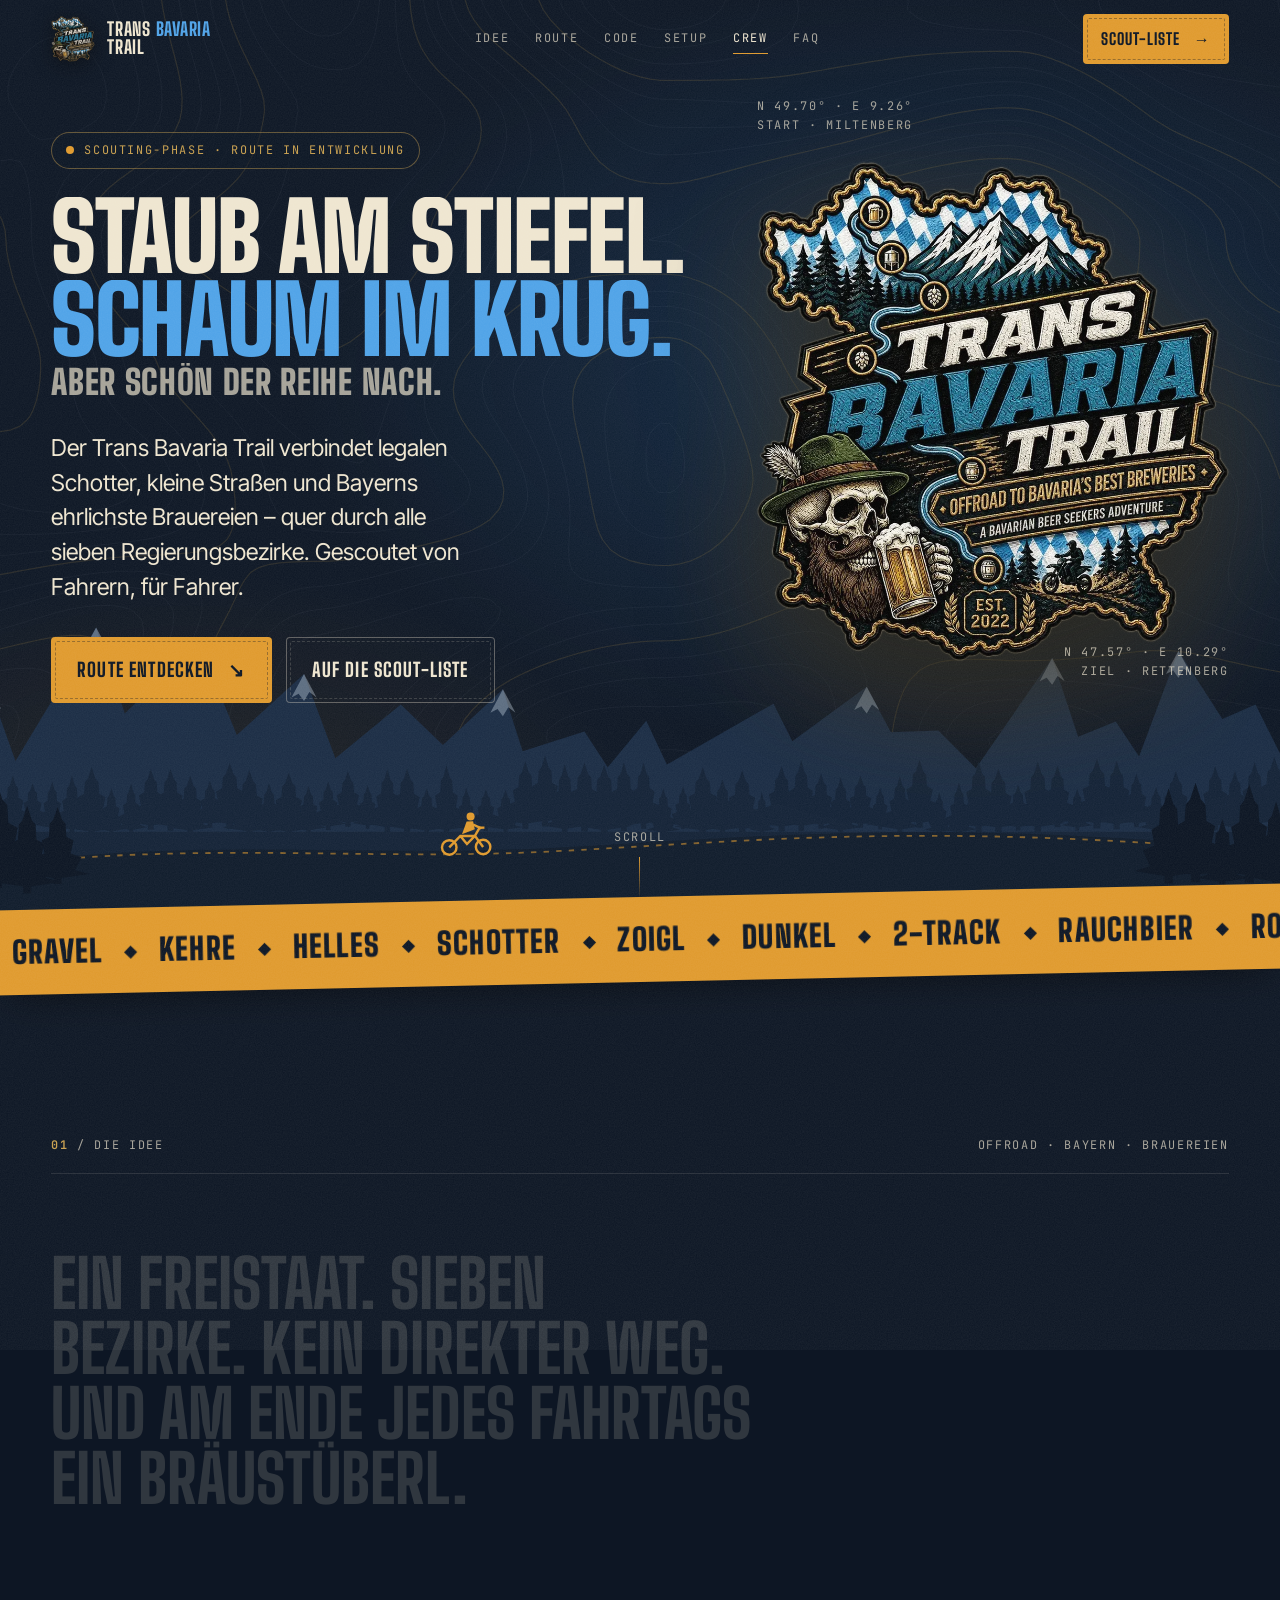
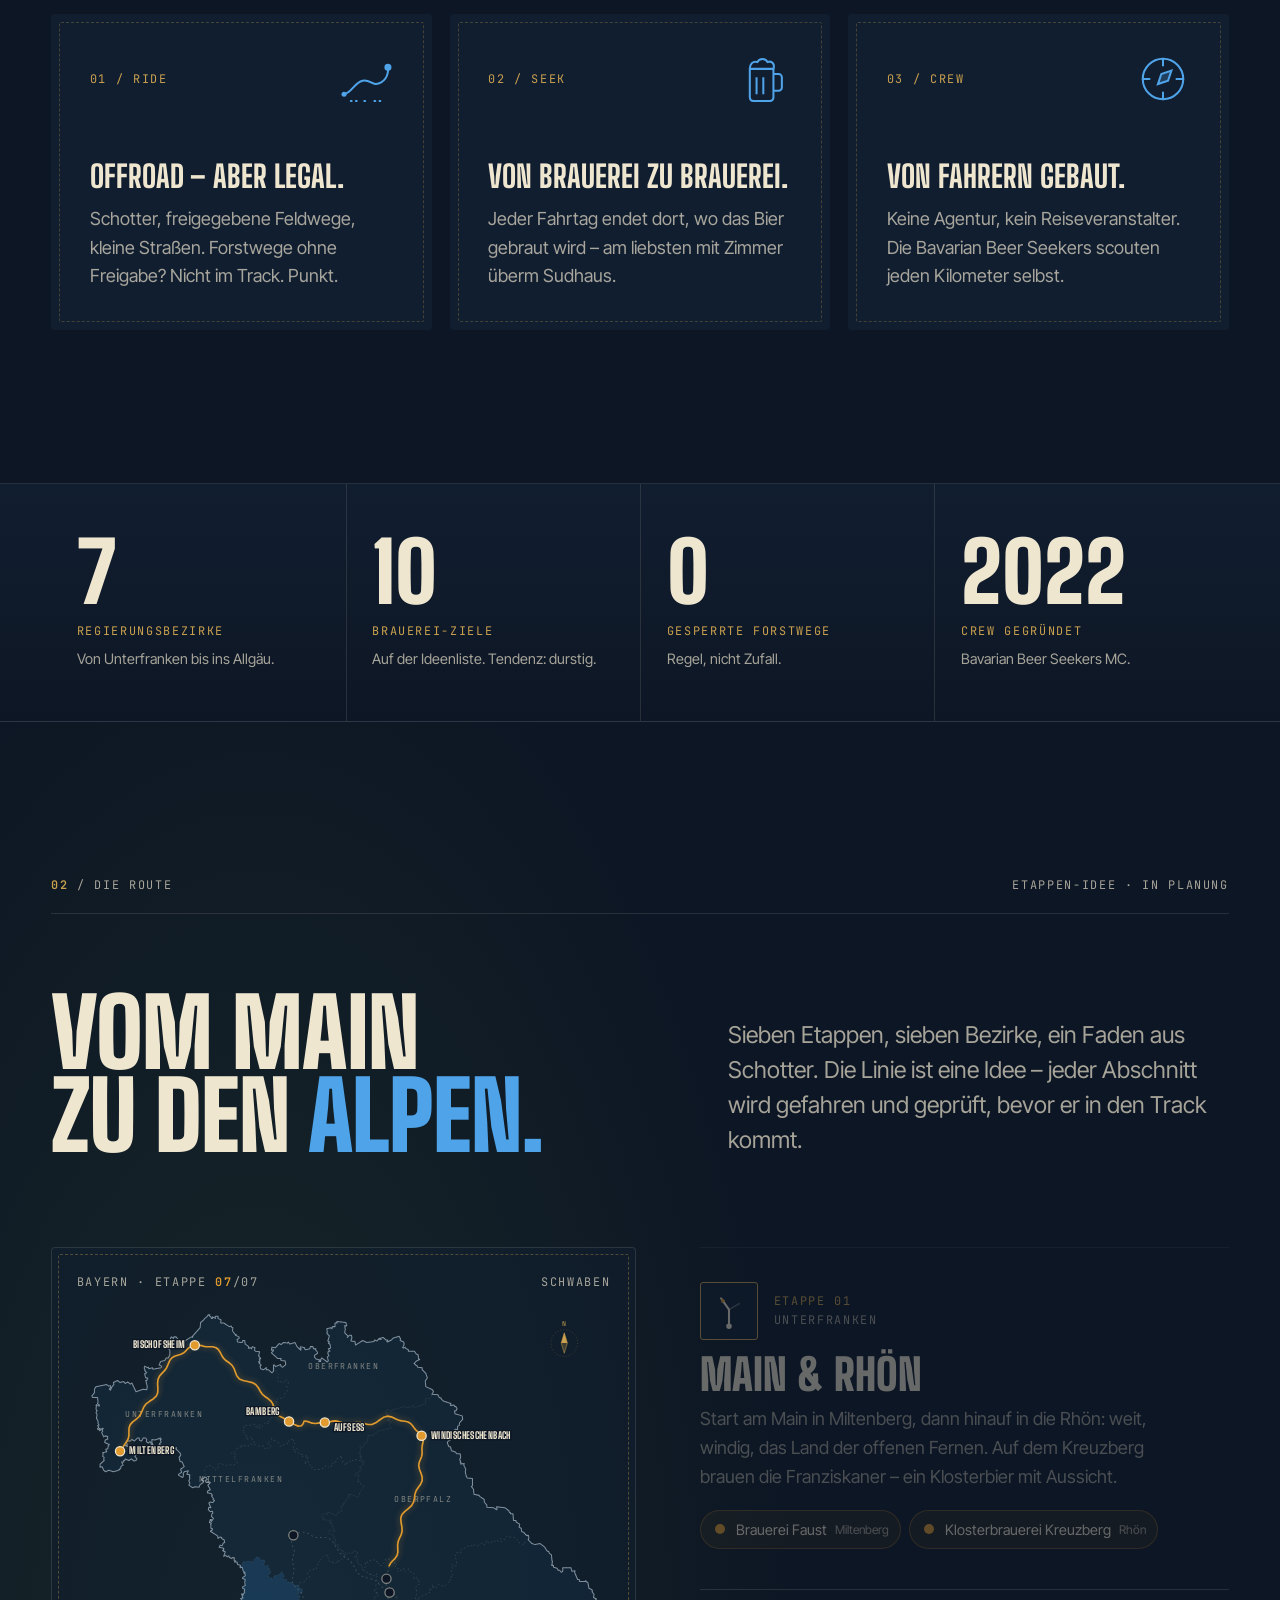
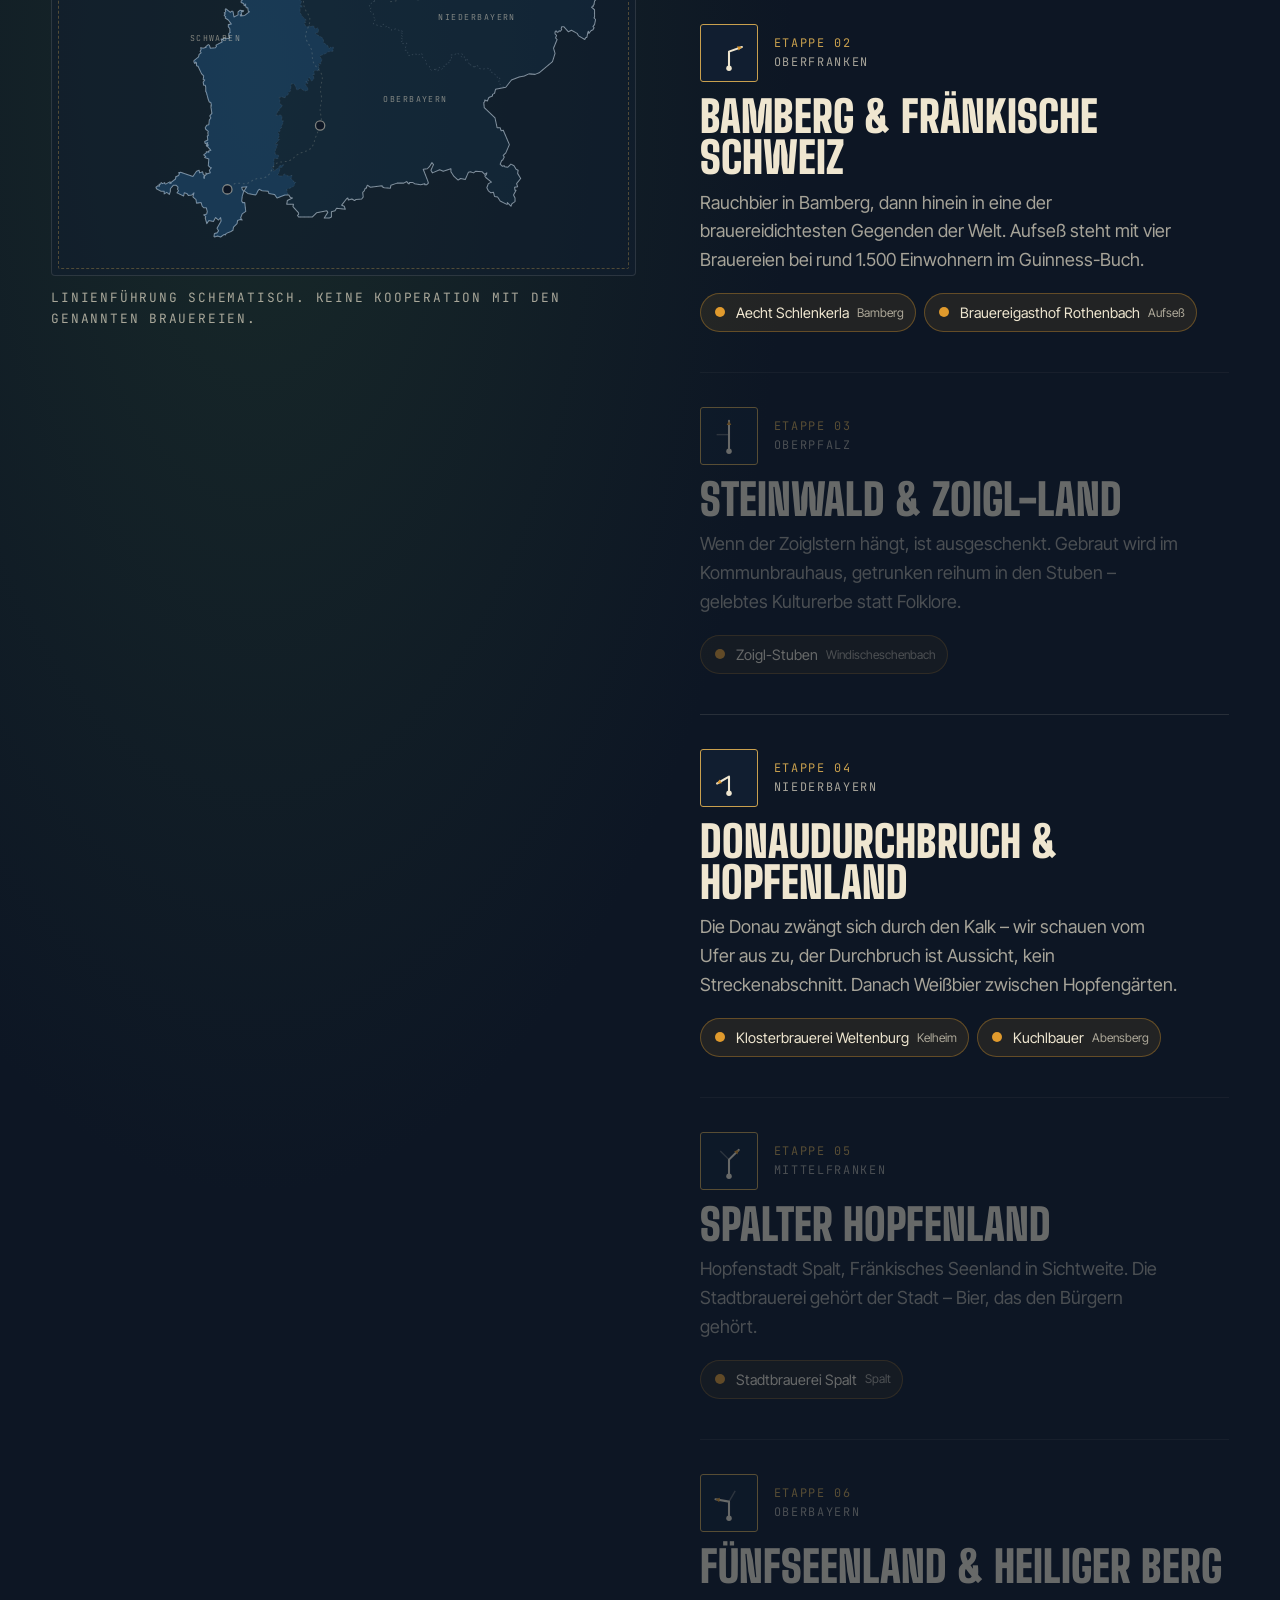
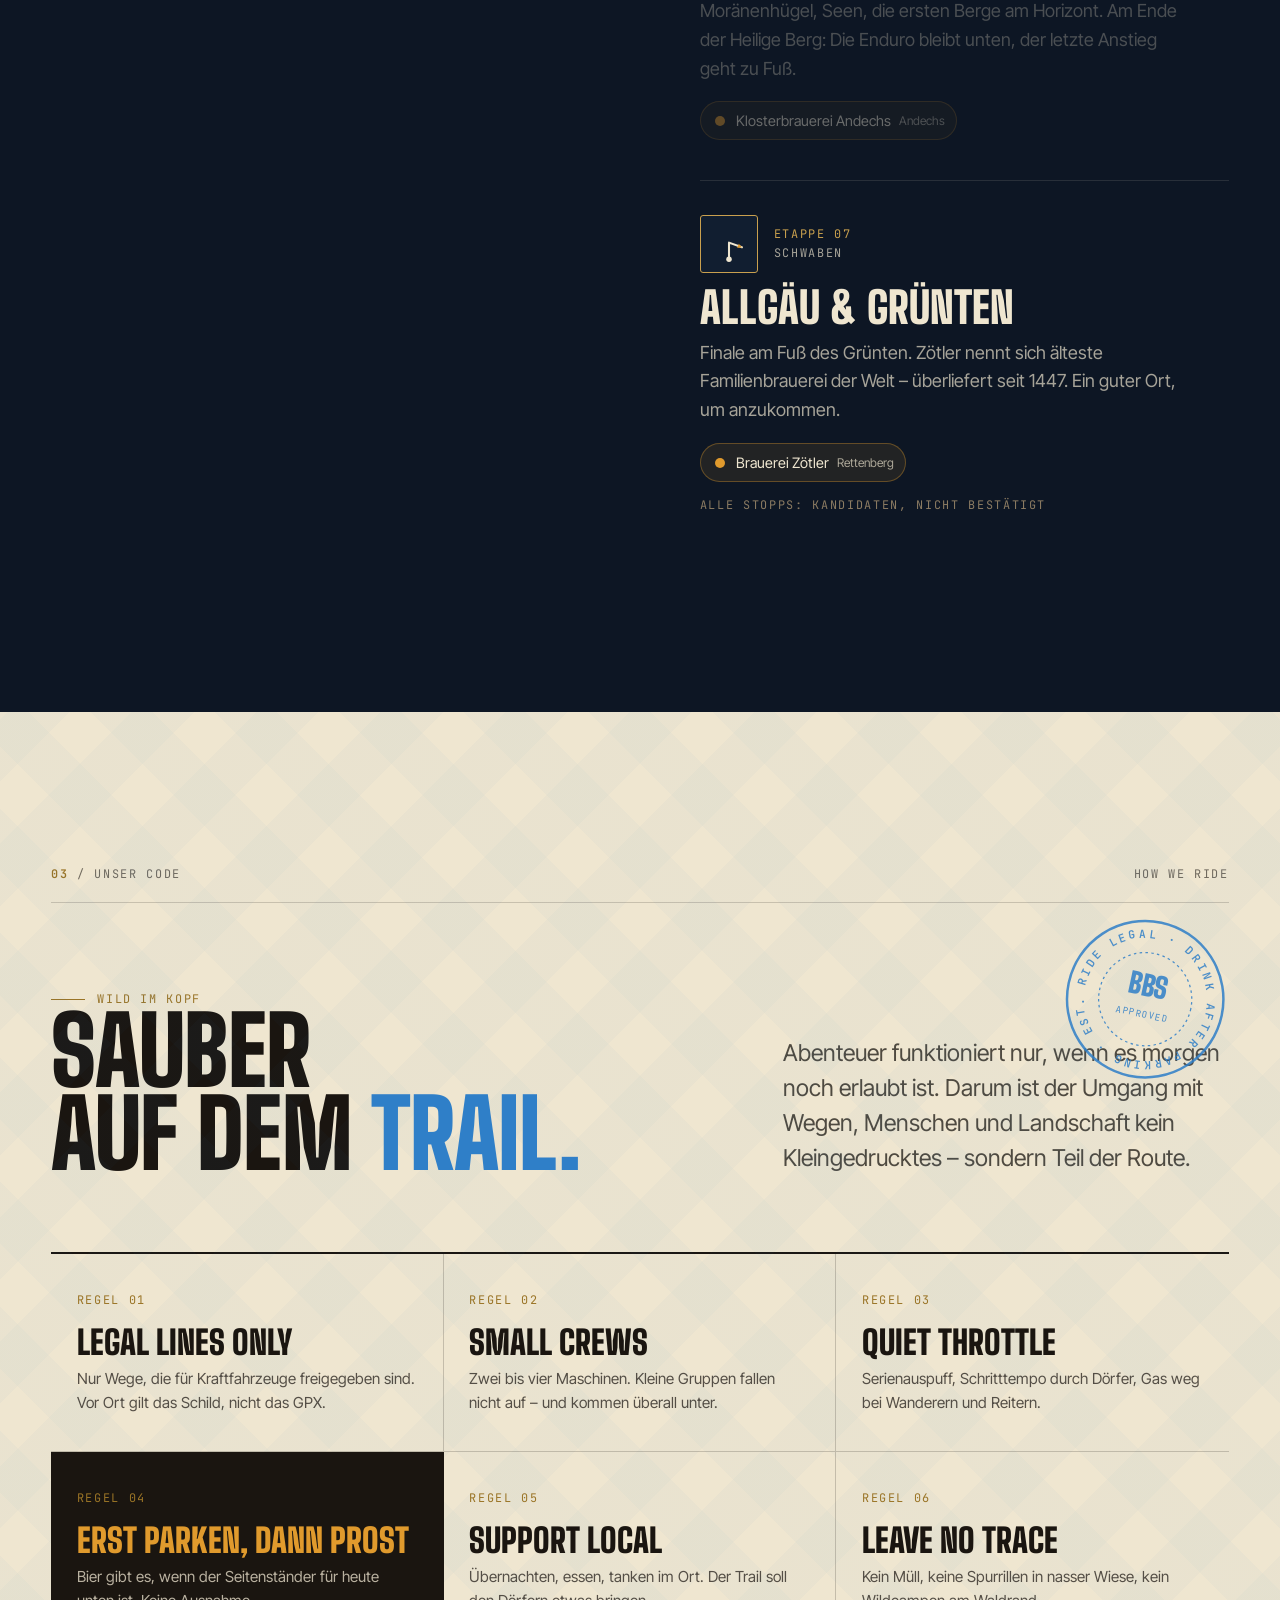
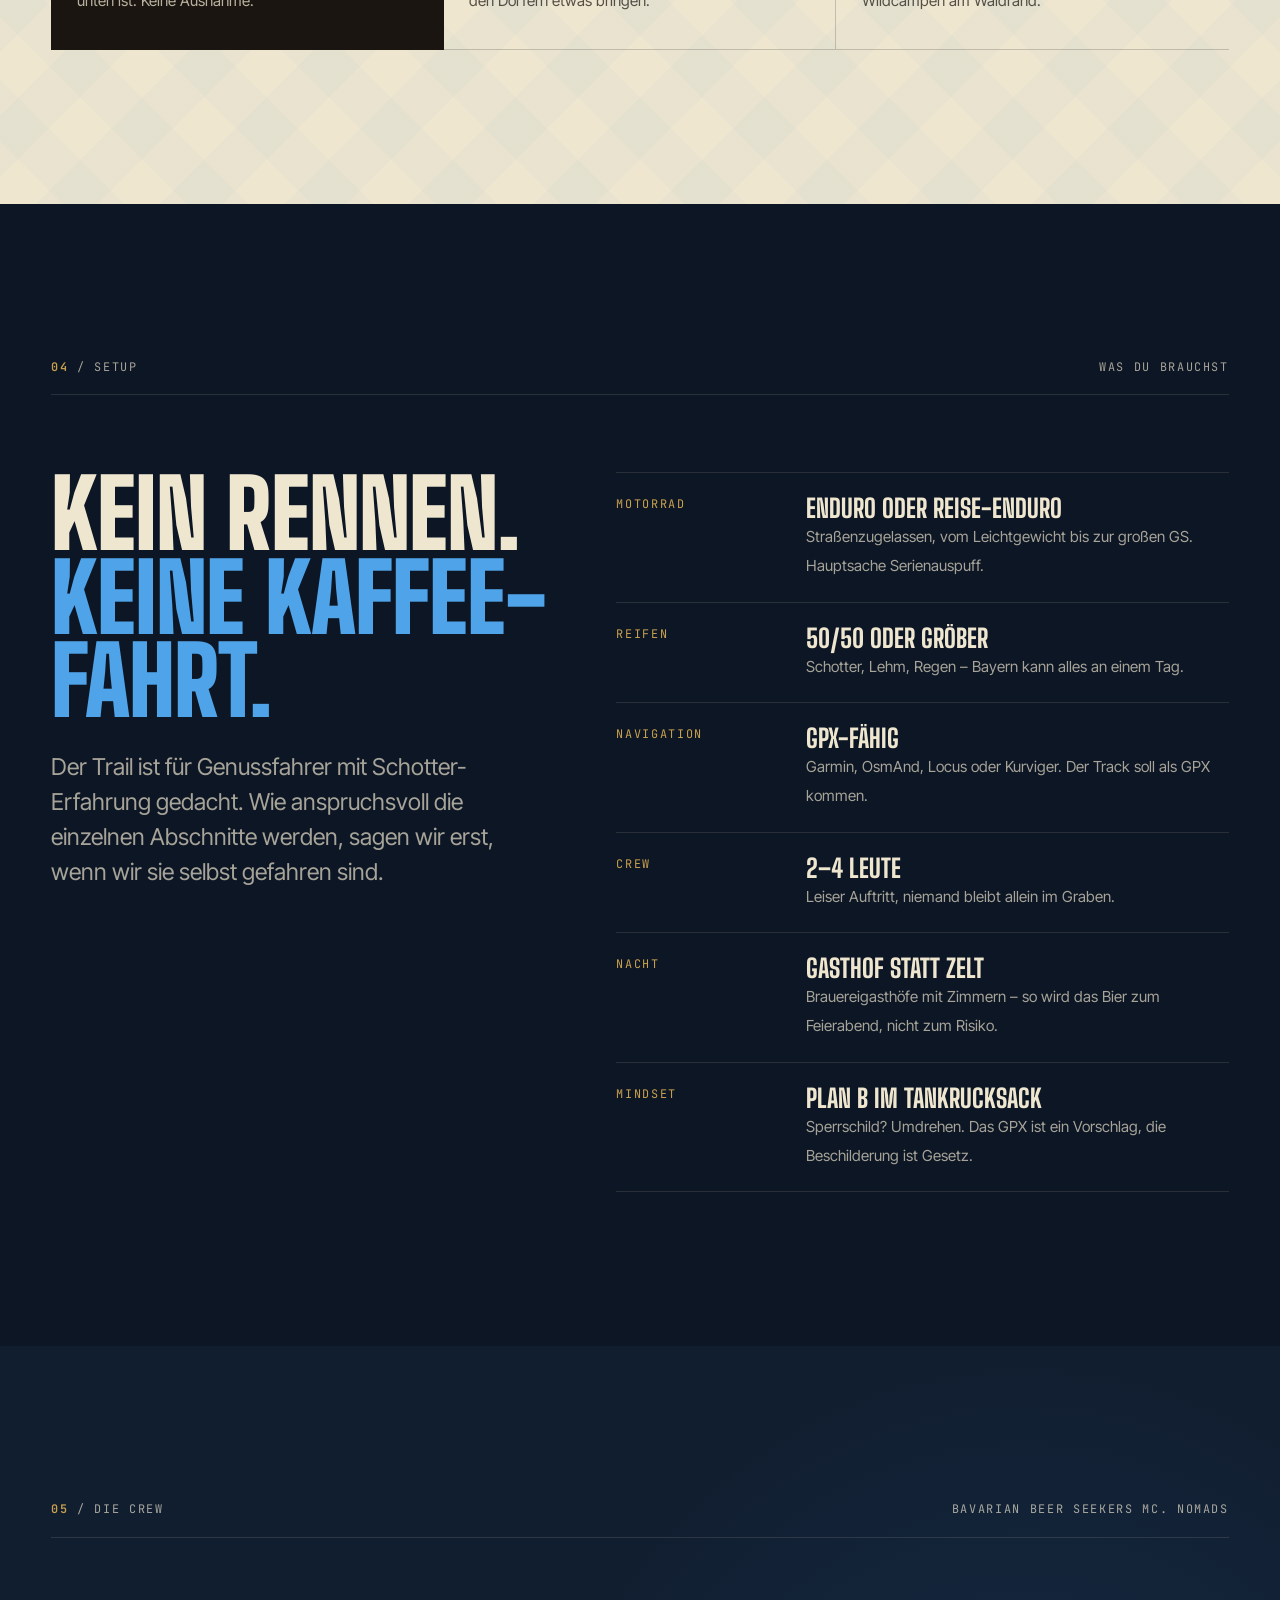
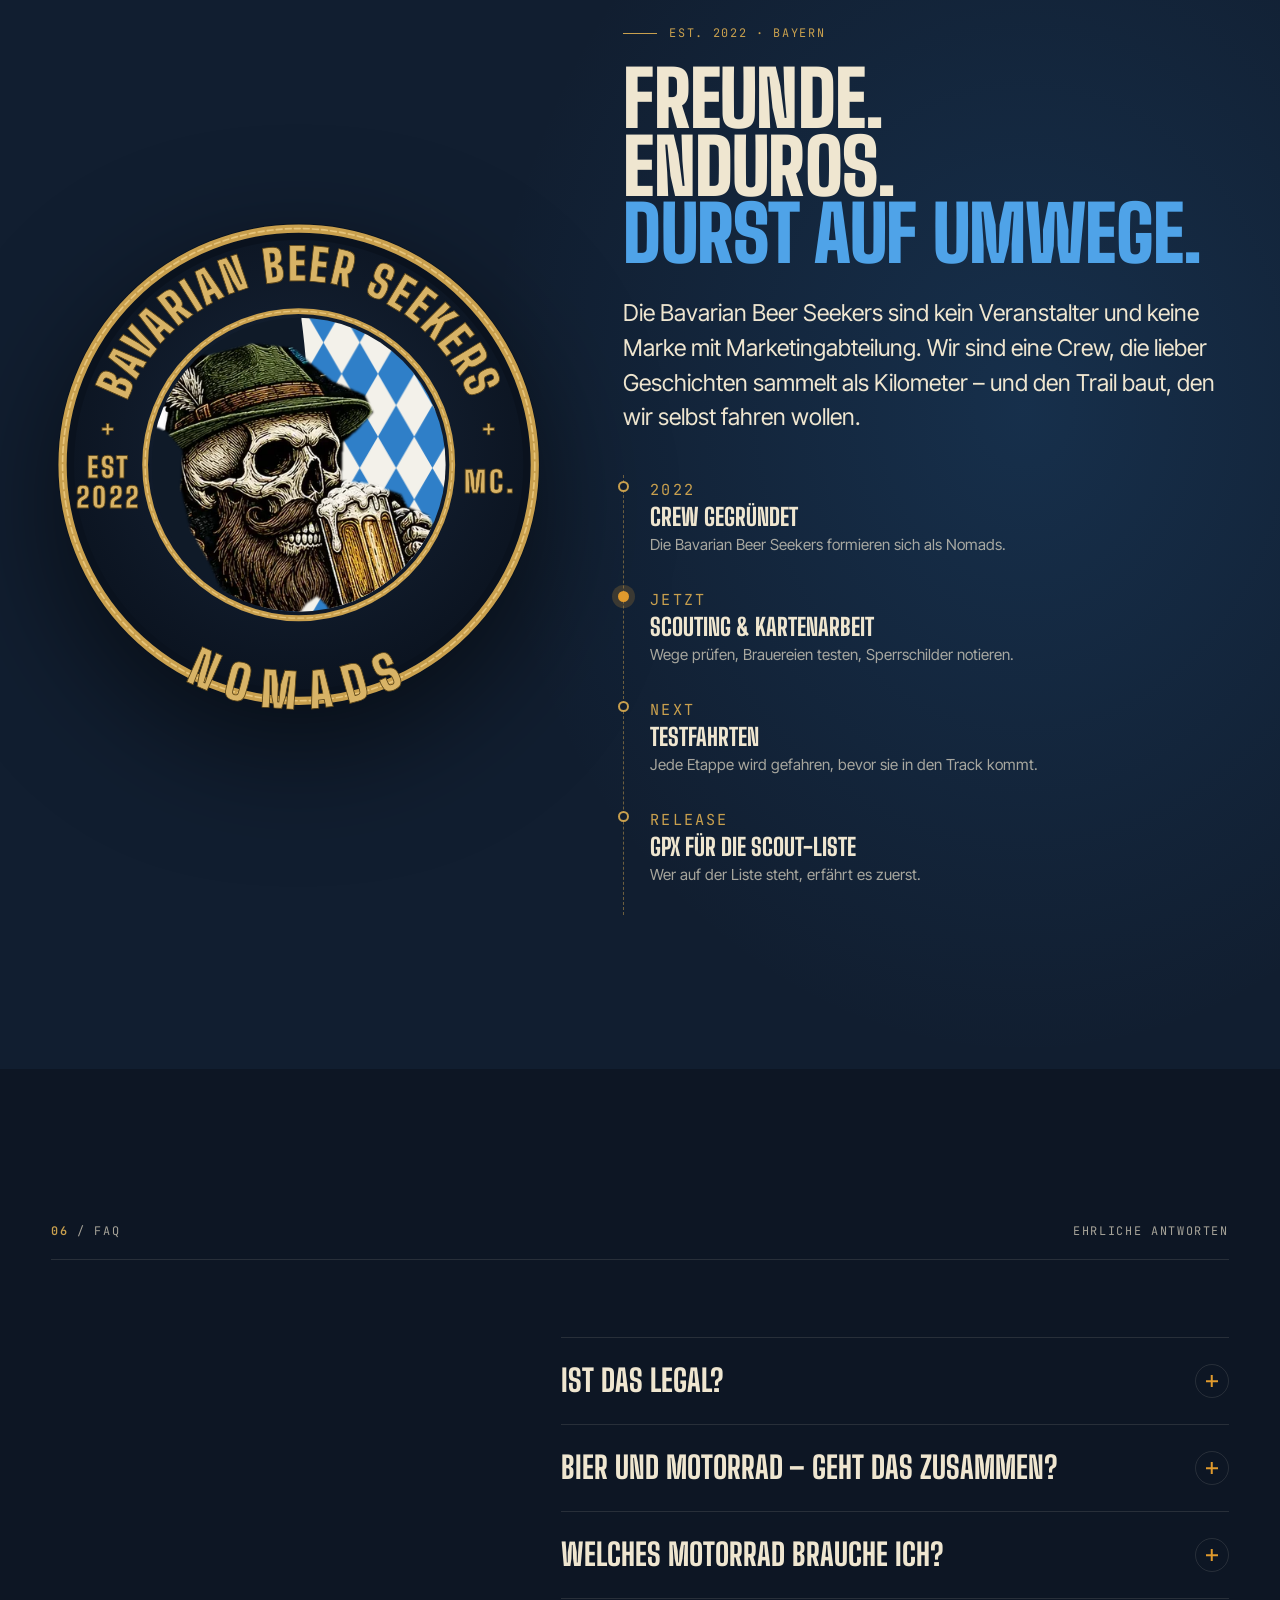
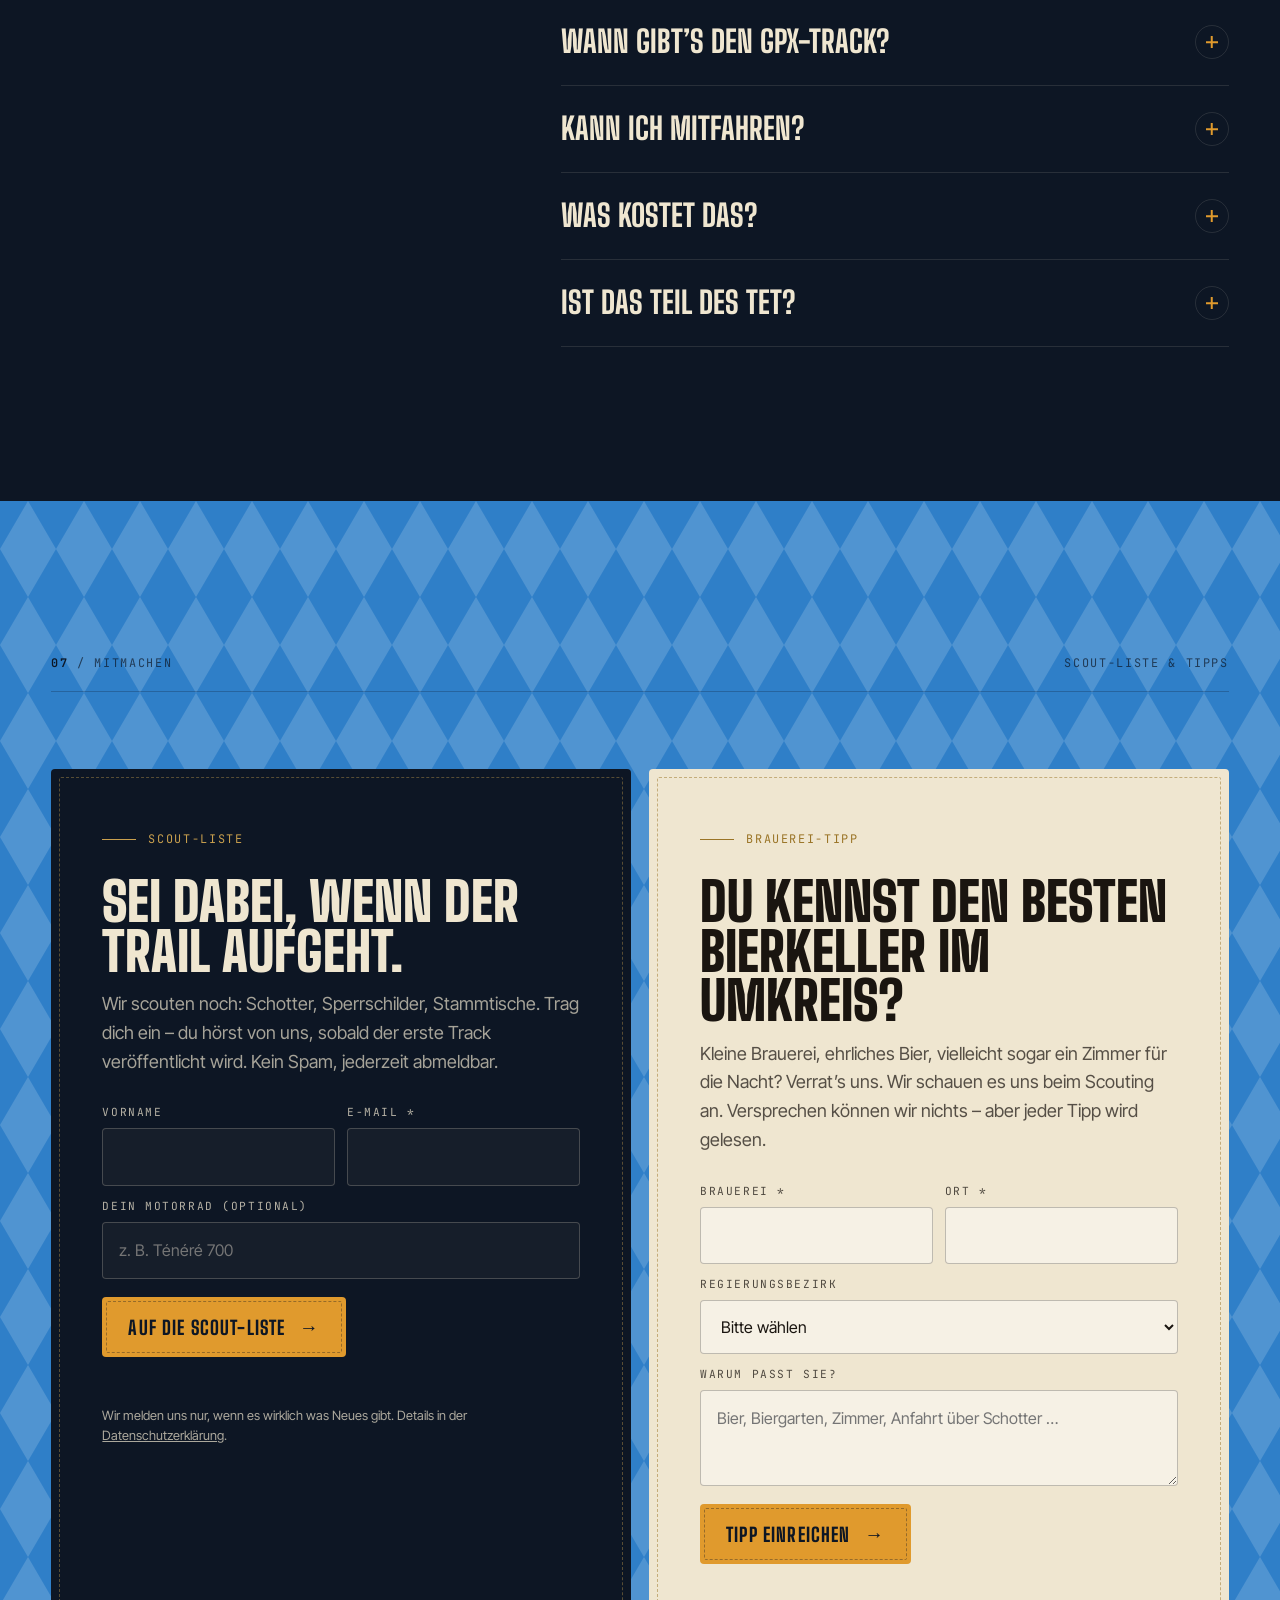
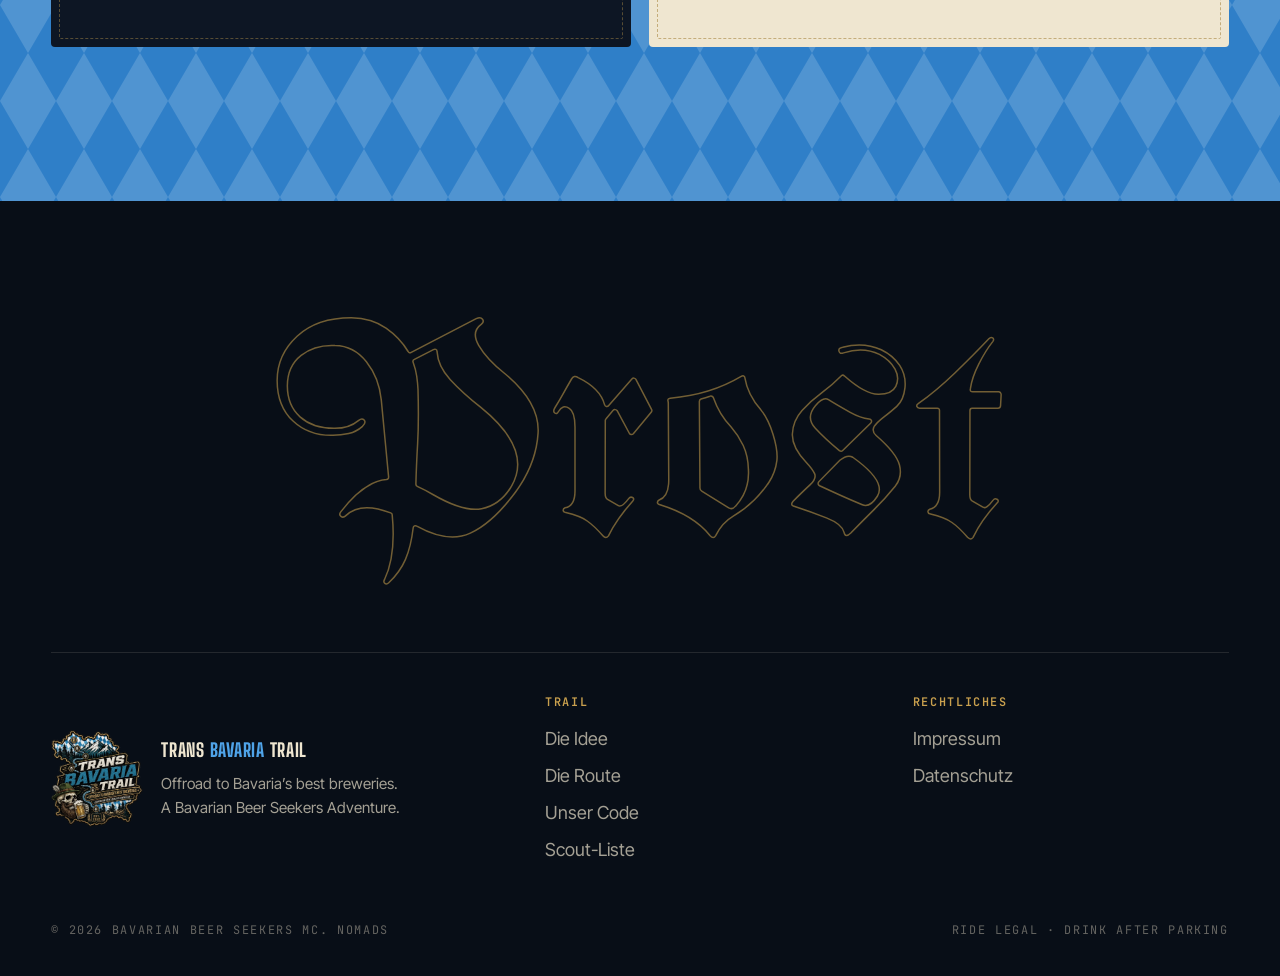
==== index.html @ 90c498fc "Rebuild Trans Bavaria Trail as a high-end one-pager - New design system taken from the patch (navy, " ====
<!doctype html>
<html lang="de" class="no-js">
  <head>
    <meta charset="UTF-8" />
    <meta name="viewport" content="width=device-width, initial-scale=1.0, viewport-fit=cover" />
    <title>Trans Bavaria Trail – Offroad von Brauerei zu Brauerei</title>
    <meta
      name="description"
      content="Legaler Schotter, kleine Straßen und Bayerns ehrlichste Brauereien: Der Trans Bavaria Trail führt quer durch alle sieben Regierungsbezirke. Ein Enduro-Routenprojekt der Bavarian Beer Seekers – aktuell im Scouting."
    />
    <meta name="theme-color" content="#0d1624" />
    <meta property="og:type" content="website" />
    <meta property="og:locale" content="de_DE" />
    <meta property="og:title" content="Trans Bavaria Trail – Offroad to Bavaria's best breweries" />
    <meta
      property="og:description"
      content="Staub am Stiefel. Schaum im Krug. Eine Enduro-Route durch alle sieben Bezirke Bayerns – von Brauerei zu Brauerei. Aktuell im Scouting."
    />
    <meta property="og:image" content="https://phailipp.github.io/trans-bavaria-trail/assets/og-image.jpg" />
    <meta name="twitter:card" content="summary_large_image" />
    <link rel="icon" type="image/png" href="assets/favicon.png" />
    <link rel="apple-touch-icon" href="assets/apple-touch-icon.png" />
    <link rel="preload" href="assets/fonts/BigShouldersDisplay-900-latin.woff2" as="font" type="font/woff2" crossorigin />
    <link rel="preload" href="assets/fonts/InterTight-400-latin.woff2" as="font" type="font/woff2" crossorigin />
    <link rel="preload" href="assets/tbt-logo.webp" as="image" />
    <link rel="stylesheet" href="assets/fonts.css" />
    <link rel="stylesheet" href="styles.css" />
    <script>document.documentElement.classList.replace("no-js", "js");</script>
  </head>
  <body>
    <a class="skip-link" href="#main">Zum Inhalt springen</a>
    <div class="grain" aria-hidden="true"></div>

    <header class="site-header" id="header">
      <a class="brand" href="#top" aria-label="Trans Bavaria Trail – zur Startseite">
        <img src="assets/tbt-logo-512.webp" alt="" width="44" height="47" />
        <span class="brand-text">Trans <span>Bavaria</span><br />Trail</span>
      </a>
      <nav class="nav mono" id="nav" aria-label="Hauptnavigation">
        <a href="#idee">Idee</a>
        <a href="#route">Route</a>
        <a href="#code">Code</a>
        <a href="#setup">Setup</a>
        <a href="#crew">Crew</a>
        <a href="#faq">FAQ</a>
      </nav>
      <a class="btn header-cta" href="#mitmachen">Scout-Liste <span class="arrow" aria-hidden="true">→</span></a>
      <button class="menu-toggle" id="menu-toggle" aria-label="Menü öffnen" aria-expanded="false" aria-controls="nav">
        <span></span><span></span><span></span>
      </button>
    </header>

    <main id="main">
      <!-- HERO ------------------------------------------------------ -->
      <section class="hero" id="top">
        <canvas id="topo" aria-hidden="true"></canvas>
        <div class="wrap hero-grid">
          <div class="hero-copy">
            <p class="status-pill mono"><i></i> Scouting-Phase · Route in Entwicklung</p>
            <h1>
              <span class="line"><span>Staub am Stiefel.</span></span>
              <span class="line"><span>Schaum im Krug.</span></span>
              <span class="line"><span class="small">Aber schön der Reihe nach.</span></span>
            </h1>
            <p class="lead hero-lead">
              Der Trans Bavaria Trail verbindet legalen Schotter, kleine Straßen und Bayerns ehrlichste
              Brauereien – quer durch alle sieben Regierungsbezirke. Gescoutet von Fahrern, für Fahrer.
            </p>
            <div class="hero-actions">
              <a class="btn" href="#route">Route entdecken <span class="arrow" aria-hidden="true">↘</span></a>
              <a class="btn btn-ghost" href="#mitmachen">Auf die Scout-Liste</a>
            </div>
          </div>
          <div class="hero-patch">
            <div class="patch-glow" aria-hidden="true"></div>
            <span class="coord coord-a mono" aria-hidden="true">N 49.70° · E 9.26°<br />Start · Miltenberg</span>
            <div class="tilt" id="tilt">
              <img
                src="assets/tbt-logo.webp"
                width="900"
                height="953"
                alt="Trans Bavaria Trail Patch – Offroad to Bavaria's best breweries. A Bavarian Beer Seekers Adventure, Est. 2022"
              />
            </div>
            <span class="coord coord-b mono" aria-hidden="true">N 47.57° · E 10.29°<br />Ziel · Rettenberg</span>
          </div>
        </div>
        <div class="landscape" id="landscape"><svg viewBox="0 0 1600 400" preserveAspectRatio="xMidYMax slice" aria-hidden="true"><g class="layer" data-depth="0.08"><path d="M0,260 73,137 103,221 193,72 225,168 307,87 350,192 425,124 460,218 533,158 580,203 647,141 669,210 738,188 764,228 807,176 830,225 949,157 970,199 1053,138 1080,189 1133,187 1175,229 1260,106 1289,194 1331,177 1357,216 1401,98 1450,174 1487,158 1520,224 1573,174 1596,231 1616,125 1663,194 1600,260 1600,400 0,400Z" fill="#1a2c44"/><path d="M73,137 l-14,26 l8,-4 l6,8 l6,-10 l8,6ZM193,72 l-14,26 l8,-4 l6,8 l6,-10 l8,6ZM307,87 l-14,26 l8,-4 l6,8 l6,-10 l8,6ZM425,124 l-14,26 l8,-4 l6,8 l6,-10 l8,6ZM647,141 l-14,26 l8,-4 l6,8 l6,-10 l8,6ZM1053,138 l-14,26 l8,-4 l6,8 l6,-10 l8,6ZM1260,106 l-14,26 l8,-4 l6,8 l6,-10 l8,6ZM1401,98 l-14,26 l8,-4 l6,8 l6,-10 l8,6ZM1616,125 l-14,26 l8,-4 l6,8 l6,-10 l8,6Z" fill="rgba(216,230,243,.35)"/></g><g class="layer" data-depth="0.16" fill="#132236"><path d="M-10.0,225.6 -6.6,237.9 -3.9,241.6 -3.3,253.9 2.3,257.6 0.1,269.9 8.4,273.6 3.5,285.9 14.5,289.6 -7.1,293.3 -7.1,299.2 -12.9,299.2 -12.9,293.3 -34.5,289.6 -23.5,285.9 -28.4,273.6 -20.1,269.9 -22.3,257.6 -16.7,253.9 -16.1,241.6 -13.4,237.9Z"/><path d="M12.0,234.7 15.2,246.1 17.8,249.5 18.4,260.9 23.6,264.4 21.6,275.8 29.4,279.2 24.8,290.6 35.2,294.0 14.8,297.5 14.8,302.9 9.2,302.9 9.2,297.5 -11.2,294.0 -0.8,290.6 -5.4,279.2 2.4,275.8 0.4,264.4 5.6,260.9 6.2,249.5 8.8,246.1Z"/><path d="M34.0,225.4 37.7,238.0 40.6,241.7 41.3,254.3 47.3,258.1 45.0,270.6 53.9,274.4 48.6,287.0 60.6,290.8 37.2,294.5 37.2,300.6 30.8,300.6 30.8,294.5 7.4,290.8 19.4,287.0 14.1,274.4 23.0,270.6 20.7,258.1 26.7,254.3 27.4,241.7 30.3,238.0Z"/><path d="M56.0,234.8 58.9,245.3 61.2,248.5 61.7,259.0 66.4,262.2 64.6,272.7 71.6,275.9 67.4,286.4 76.8,289.6 58.5,292.7 58.5,297.8 53.5,297.8 53.5,292.7 35.2,289.6 44.6,286.4 40.4,275.9 47.4,272.7 45.6,262.2 50.3,259.0 50.8,248.5 53.1,245.3Z"/><path d="M78.0,240.4 81.3,250.4 84.0,253.3 84.6,263.3 90.1,266.3 88.0,276.3 96.1,279.2 91.3,289.2 102.2,292.2 80.9,295.2 80.9,300.0 75.1,300.0 75.1,295.2 53.8,292.2 64.7,289.2 59.9,279.2 68.0,276.3 65.9,266.3 71.4,263.3 72.0,253.3 74.7,250.4Z"/><path d="M100.0,237.2 103.2,248.0 105.9,251.2 106.4,262.0 111.7,265.2 109.7,276.0 117.6,279.2 112.9,290.0 123.4,293.2 102.8,296.4 102.8,301.6 97.2,301.6 97.2,296.4 76.6,293.2 87.1,290.0 82.4,279.2 90.3,276.0 88.3,265.2 93.6,262.0 94.1,251.2 96.8,248.0Z"/><path d="M122.0,245.7 124.7,254.2 126.9,256.8 127.4,265.3 131.9,267.9 130.2,276.4 136.8,278.9 132.9,287.4 141.8,290.0 124.4,292.6 124.4,296.6 119.6,296.6 119.6,292.6 102.2,290.0 111.1,287.4 107.2,278.9 113.8,276.4 112.1,267.9 116.6,265.3 117.1,256.8 119.3,254.2Z"/><path d="M144.0,243.9 146.6,253.2 148.8,256.0 149.3,265.3 153.6,268.1 151.9,277.4 158.4,280.2 154.5,289.5 163.2,292.3 146.3,295.1 146.3,299.5 141.7,299.5 141.7,295.1 124.8,292.3 133.5,289.5 129.6,280.2 136.1,277.4 134.4,268.1 138.7,265.3 139.2,256.0 141.4,253.2Z"/><path d="M166.0,237.2 169.0,248.1 171.5,251.4 172.1,262.3 177.0,265.6 175.1,276.5 182.6,279.8 178.1,290.7 188.1,293.9 168.6,297.2 168.6,302.4 163.4,302.4 163.4,297.2 143.9,293.9 153.9,290.7 149.4,279.8 156.9,276.5 155.0,265.6 159.9,262.3 160.5,251.4 163.0,248.1Z"/><path d="M188.0,227.7 192.2,240.7 195.6,244.6 196.4,257.6 203.3,261.5 200.6,274.6 210.9,278.5 204.8,291.5 218.6,295.4 191.7,299.3 191.7,305.5 184.3,305.5 184.3,299.3 157.4,295.4 171.2,291.5 165.1,278.5 175.4,274.6 172.7,261.5 179.6,257.6 180.4,244.6 183.8,240.7Z"/><path d="M210.0,251.1 212.5,259.8 214.5,262.4 214.9,271.2 218.9,273.8 217.4,282.5 223.4,285.1 219.8,293.9 227.8,296.5 212.1,299.1 212.1,303.3 207.9,303.3 207.9,299.1 192.2,296.5 200.2,293.9 196.6,285.1 202.6,282.5 201.1,273.8 205.1,271.2 205.5,262.4 207.5,259.8Z"/><path d="M232.0,246.1 234.5,255.5 236.5,258.3 236.9,267.6 241.0,270.4 239.4,279.8 245.5,282.6 241.9,292.0 249.9,294.8 234.2,297.6 234.2,302.1 229.8,302.1 229.8,297.6 214.1,294.8 222.1,292.0 218.5,282.6 224.6,279.8 223.0,270.4 227.1,267.6 227.5,258.3 229.5,255.5Z"/><path d="M254.0,229.9 257.6,241.3 260.6,244.7 261.3,256.0 267.2,259.4 264.9,270.8 273.8,274.2 268.5,285.5 280.4,288.9 257.2,292.4 257.2,297.8 250.8,297.8 250.8,292.4 227.6,288.9 239.5,285.5 234.2,274.2 243.1,270.8 240.8,259.4 246.7,256.0 247.4,244.7 250.4,241.3Z"/><path d="M276.0,229.6 279.7,241.2 282.7,244.6 283.4,256.2 289.4,259.7 287.1,271.3 296.1,274.7 290.7,286.3 302.8,289.8 279.2,293.3 279.2,298.8 272.8,298.8 272.8,293.3 249.2,289.8 261.3,286.3 255.9,274.7 264.9,271.3 262.6,259.7 268.6,256.2 269.3,244.6 272.3,241.2Z"/><path d="M298.0,237.4 301.6,248.5 304.6,251.8 305.2,262.9 311.1,266.2 308.8,277.3 317.7,280.6 312.4,291.6 324.2,294.9 301.1,298.3 301.1,303.6 294.9,303.6 294.9,298.3 271.8,294.9 283.6,291.6 278.3,280.6 287.2,277.3 284.9,266.2 290.8,262.9 291.4,251.8 294.4,248.5Z"/><path d="M320.0,243.0 322.9,251.6 325.2,254.2 325.7,262.9 330.4,265.4 328.6,274.1 335.7,276.7 331.5,285.3 340.9,287.9 322.5,290.5 322.5,294.7 317.5,294.7 317.5,290.5 299.1,287.9 308.5,285.3 304.3,276.7 311.4,274.1 309.6,265.4 314.3,262.9 314.8,254.2 317.1,251.6Z"/><path d="M342.0,223.2 346.2,235.5 349.6,239.1 350.4,251.4 357.2,255.1 354.5,267.4 364.8,271.0 358.7,283.3 372.4,287.0 345.6,290.7 345.6,296.6 338.4,296.6 338.4,290.7 311.6,287.0 325.3,283.3 319.2,271.0 329.5,267.4 326.8,255.1 333.6,251.4 334.4,239.1 337.8,235.5Z"/><path d="M364.0,231.0 368.1,243.4 371.5,247.1 372.2,259.5 378.9,263.2 376.3,275.5 386.4,279.2 380.4,291.6 393.9,295.3 367.6,299.0 367.6,304.9 360.4,304.9 360.4,299.0 334.1,295.3 347.6,291.6 341.6,279.2 351.7,275.5 349.1,263.2 355.8,259.5 356.5,247.1 359.9,243.4Z"/><path d="M386.0,245.8 388.9,255.6 391.3,258.5 391.9,268.3 396.7,271.2 394.8,281.0 402.0,283.9 397.8,293.7 407.4,296.6 388.6,299.5 388.6,304.2 383.4,304.2 383.4,299.5 364.6,296.6 374.2,293.7 370.0,283.9 377.2,281.0 375.3,271.2 380.1,268.3 380.7,258.5 383.1,255.6Z"/><path d="M408.0,233.8 412.0,245.7 415.3,249.3 416.1,261.2 422.7,264.8 420.1,276.7 430.0,280.3 424.1,292.2 437.3,295.8 411.5,299.4 411.5,305.1 404.5,305.1 404.5,299.4 378.7,295.8 391.9,292.2 386.0,280.3 395.9,276.7 393.3,264.8 399.9,261.2 400.7,249.3 404.0,245.7Z"/><path d="M430.0,248.8 432.7,257.7 434.9,260.4 435.4,269.3 439.9,272.0 438.1,280.9 444.8,283.6 440.9,292.5 449.7,295.2 432.4,297.9 432.4,302.1 427.6,302.1 427.6,297.9 410.3,295.2 419.1,292.5 415.2,283.6 421.9,280.9 420.1,272.0 424.6,269.3 425.1,260.4 427.3,257.7Z"/><path d="M452.0,243.7 454.8,252.8 457.0,255.5 457.5,264.6 462.1,267.3 460.3,276.4 467.1,279.2 463.1,288.3 472.1,291.0 454.4,293.7 454.4,298.1 449.6,298.1 449.6,293.7 431.9,291.0 440.9,288.3 436.9,279.2 443.7,276.4 441.9,267.3 446.5,264.6 447.0,255.5 449.2,252.8Z"/><path d="M474.0,232.1 477.4,242.5 480.1,245.6 480.8,256.0 486.3,259.1 484.1,269.6 492.4,272.7 487.5,283.1 498.5,286.2 476.9,289.4 476.9,294.3 471.1,294.3 471.1,289.4 449.5,286.2 460.5,283.1 455.6,272.7 463.9,269.6 461.7,259.1 467.2,256.0 467.9,245.6 470.6,242.5Z"/><path d="M496.0,247.7 498.3,255.9 500.3,258.3 500.7,266.5 504.5,268.9 503.0,277.1 508.8,279.5 505.4,287.7 513.0,290.1 498.0,292.6 498.0,296.5 494.0,296.5 494.0,292.6 479.0,290.1 486.6,287.7 483.2,279.5 489.0,277.1 487.5,268.9 491.3,266.5 491.7,258.3 493.7,255.9Z"/><path d="M518.0,230.1 521.4,241.8 524.2,245.3 524.8,257.1 530.3,260.6 528.2,272.3 536.5,275.8 531.5,287.5 542.6,291.0 521.0,294.5 521.0,300.1 515.0,300.1 515.0,294.5 493.4,291.0 504.5,287.5 499.5,275.8 507.8,272.3 505.7,260.6 511.2,257.1 511.8,245.3 514.6,241.8Z"/><path d="M540.0,229.4 543.8,241.6 547.0,245.3 547.7,257.5 554.0,261.2 551.5,273.4 561.0,277.1 555.4,289.3 568.0,293.0 543.4,296.6 543.4,302.5 536.6,302.5 536.6,296.6 512.0,293.0 524.6,289.3 519.0,277.1 528.5,273.4 526.0,261.2 532.3,257.5 533.0,245.3 536.2,241.6Z"/><path d="M562.0,251.6 564.9,260.1 567.3,262.7 567.8,271.1 572.6,273.7 570.7,282.2 577.9,284.7 573.7,293.2 583.2,295.7 564.5,298.3 564.5,302.3 559.5,302.3 559.5,298.3 540.8,295.7 550.3,293.2 546.1,284.7 553.3,282.2 551.4,273.7 556.2,271.1 556.7,262.7 559.1,260.1Z"/><path d="M584.0,225.7 587.5,238.8 590.3,242.7 591.0,255.8 596.7,259.7 594.5,272.8 603.0,276.7 598.0,289.7 609.4,293.7 587.0,297.6 587.0,303.9 581.0,303.9 581.0,297.6 558.6,293.7 570.0,289.7 565.0,276.7 573.5,272.8 571.3,259.7 577.0,255.8 577.7,242.7 580.5,238.8Z"/><path d="M606.0,250.5 608.2,258.9 610.0,261.3 610.4,269.7 614.1,272.1 612.7,280.5 618.1,282.9 614.9,291.3 622.2,293.7 607.9,296.2 607.9,300.2 604.1,300.2 604.1,296.2 589.8,293.7 597.1,291.3 593.9,282.9 599.3,280.5 597.9,272.1 601.6,269.7 602.0,261.3 603.8,258.9Z"/><path d="M628.0,252.6 630.5,260.4 632.6,262.7 633.1,270.5 637.2,272.8 635.6,280.6 641.8,282.9 638.1,290.7 646.4,293.0 630.2,295.3 630.2,299.1 625.8,299.1 625.8,295.3 609.6,293.0 617.9,290.7 614.2,282.9 620.4,280.6 618.8,272.8 622.9,270.5 623.4,262.7 625.5,260.4Z"/><path d="M650.0,253.1 652.6,261.2 654.6,263.6 655.1,271.6 659.3,274.0 657.7,282.1 663.9,284.5 660.2,292.5 668.6,294.9 652.2,297.3 652.2,301.2 647.8,301.2 647.8,297.3 631.4,294.9 639.8,292.5 636.1,284.5 642.3,282.1 640.7,274.0 644.9,271.6 645.4,263.6 647.4,261.2Z"/><path d="M672.0,221.0 675.8,233.7 678.9,237.5 679.6,250.1 685.9,253.9 683.5,266.6 692.8,270.4 687.3,283.0 699.8,286.8 675.3,290.6 675.3,296.7 668.7,296.7 668.7,290.6 644.2,286.8 656.7,283.0 651.2,270.4 660.5,266.6 658.1,253.9 664.4,250.1 665.1,237.5 668.2,233.7Z"/><path d="M694.0,214.8 697.9,228.1 701.1,232.0 701.8,245.3 708.2,249.3 705.7,262.5 715.3,266.5 709.6,279.8 722.4,283.8 697.4,287.8 697.4,294.1 690.6,294.1 690.6,287.8 665.6,283.8 678.4,279.8 672.7,266.5 682.3,262.5 679.8,249.3 686.2,245.3 686.9,232.0 690.1,228.1Z"/><path d="M716.0,224.5 719.5,237.6 722.3,241.5 723.0,254.7 728.6,258.6 726.4,271.7 735.0,275.6 729.9,288.7 741.3,292.6 719.0,296.6 719.0,302.9 713.0,302.9 713.0,296.6 690.7,292.6 702.1,288.7 697.0,275.6 705.6,271.7 703.4,258.6 709.0,254.7 709.7,241.5 712.5,237.6Z"/><path d="M738.0,222.6 742.1,235.5 745.5,239.3 746.2,252.2 752.9,256.0 750.3,268.9 760.4,272.8 754.4,285.7 767.8,289.5 741.6,293.4 741.6,299.6 734.4,299.6 734.4,293.4 708.2,289.5 721.6,285.7 715.6,272.8 725.7,268.9 723.1,256.0 729.8,252.2 730.5,239.3 733.9,235.5Z"/><path d="M760.0,225.1 764.3,238.3 767.8,242.3 768.5,255.5 775.5,259.4 772.8,272.6 783.3,276.5 777.1,289.7 791.1,293.6 763.7,297.6 763.7,303.9 756.3,303.9 756.3,297.6 728.9,293.6 742.9,289.7 736.7,276.5 747.2,272.6 744.5,259.4 751.5,255.5 752.2,242.3 755.7,238.3Z"/><path d="M782.0,222.7 785.8,235.5 788.9,239.3 789.5,252.1 795.7,255.9 793.3,268.7 802.6,272.5 797.1,285.3 809.4,289.1 785.3,293.0 785.3,299.1 778.7,299.1 778.7,293.0 754.6,289.1 766.9,285.3 761.4,272.5 770.7,268.7 768.3,255.9 774.5,252.1 775.1,239.3 778.2,235.5Z"/><path d="M804.0,222.8 807.4,235.2 810.1,238.8 810.8,251.2 816.3,254.9 814.1,267.3 822.4,271.0 817.5,283.3 828.6,287.0 806.9,290.8 806.9,296.7 801.1,296.7 801.1,290.8 779.4,287.0 790.5,283.3 785.6,271.0 793.9,267.3 791.7,254.9 797.2,251.2 797.9,238.8 800.6,235.2Z"/><path d="M826.0,251.3 828.6,260.2 830.6,262.9 831.1,271.8 835.3,274.4 833.7,283.4 839.9,286.0 836.2,294.9 844.6,297.6 828.2,300.3 828.2,304.5 823.8,304.5 823.8,300.3 807.4,297.6 815.8,294.9 812.1,286.0 818.3,283.4 816.7,274.4 820.9,271.8 821.4,262.9 823.4,260.2Z"/><path d="M848.0,249.1 850.3,257.1 852.1,259.5 852.5,267.5 856.3,269.9 854.8,277.9 860.4,280.3 857.1,288.3 864.5,290.6 850.0,293.1 850.0,296.9 846.0,296.9 846.0,293.1 831.5,290.6 838.9,288.3 835.6,280.3 841.2,277.9 839.7,269.9 843.5,267.5 843.9,259.5 845.7,257.1Z"/><path d="M870.0,227.7 874.3,240.5 877.9,244.3 878.7,257.1 885.8,261.0 883.0,273.8 893.6,277.6 887.3,290.4 901.5,294.2 873.8,298.1 873.8,304.2 866.2,304.2 866.2,298.1 838.5,294.2 852.7,290.4 846.4,277.6 857.0,273.8 854.2,261.0 861.3,257.1 862.1,244.3 865.7,240.5Z"/><path d="M892.0,241.4 895.2,251.7 897.8,254.7 898.3,265.0 903.5,268.1 901.5,278.4 909.3,281.5 904.7,291.8 915.1,294.9 894.8,298.0 894.8,302.9 889.2,302.9 889.2,298.0 868.9,294.9 879.3,291.8 874.7,281.5 882.5,278.4 880.5,268.1 885.7,265.0 886.2,254.7 888.8,251.7Z"/><path d="M914.0,231.4 918.0,243.2 921.3,246.8 922.1,258.6 928.7,262.1 926.1,273.9 936.0,277.4 930.1,289.3 943.3,292.8 917.5,296.3 917.5,302.0 910.5,302.0 910.5,296.3 884.7,292.8 897.9,289.3 892.0,277.4 901.9,273.9 899.3,262.1 905.9,258.6 906.7,246.8 910.0,243.2Z"/><path d="M936.0,256.1 938.1,263.9 939.9,266.3 940.3,274.2 943.7,276.5 942.4,284.4 947.6,286.7 944.5,294.6 951.5,297.0 937.9,299.3 937.9,303.1 934.1,303.1 934.1,299.3 920.5,297.0 927.5,294.6 924.4,286.7 929.6,284.4 928.3,276.5 931.7,274.2 932.1,266.3 933.9,263.9Z"/><path d="M958.0,226.6 961.9,238.8 965.1,242.5 965.8,254.7 972.1,258.3 969.6,270.5 979.2,274.2 973.5,286.4 986.2,290.1 961.4,293.7 961.4,299.6 954.6,299.6 954.6,293.7 929.8,290.1 942.5,286.4 936.8,274.2 946.4,270.5 943.9,258.3 950.2,254.7 950.9,242.5 954.1,238.8Z"/><path d="M980.0,220.0 983.5,233.3 986.4,237.3 987.1,250.6 992.9,254.5 990.6,267.8 999.3,271.8 994.2,285.0 1005.8,289.0 983.1,293.0 983.1,299.4 976.9,299.4 976.9,293.0 954.2,289.0 965.8,285.0 960.7,271.8 969.4,267.8 967.1,254.5 972.9,250.6 973.6,237.3 976.5,233.3Z"/><path d="M1002.0,235.0 1005.3,245.3 1008.0,248.4 1008.6,258.6 1014.1,261.7 1012.0,272.0 1020.1,275.1 1015.3,285.4 1026.1,288.5 1004.9,291.6 1004.9,296.5 999.1,296.5 999.1,291.6 977.9,288.5 988.7,285.4 983.9,275.1 992.0,272.0 989.9,261.7 995.4,258.6 996.0,248.4 998.7,245.3Z"/><path d="M1024.0,239.2 1027.1,249.9 1029.6,253.1 1030.2,263.9 1035.2,267.1 1033.2,277.8 1040.8,281.0 1036.3,291.7 1046.4,294.9 1026.7,298.1 1026.7,303.2 1021.3,303.2 1021.3,298.1 1001.6,294.9 1011.7,291.7 1007.2,281.0 1014.8,277.8 1012.8,267.1 1017.8,263.9 1018.4,253.1 1020.9,249.9Z"/><path d="M1046.0,237.4 1049.3,247.1 1052.0,250.0 1052.6,259.8 1058.0,262.7 1055.9,272.4 1064.0,275.3 1059.2,285.1 1070.0,288.0 1048.9,290.9 1048.9,295.6 1043.1,295.6 1043.1,290.9 1022.0,288.0 1032.8,285.1 1028.0,275.3 1036.1,272.4 1034.0,262.7 1039.4,259.8 1040.0,250.0 1042.7,247.1Z"/><path d="M1068.0,250.4 1070.3,258.2 1072.1,260.6 1072.5,268.5 1076.2,270.8 1074.8,278.7 1080.4,281.1 1077.1,289.0 1084.5,291.3 1070.0,293.7 1070.0,297.4 1066.0,297.4 1066.0,293.7 1051.5,291.3 1058.9,289.0 1055.6,281.1 1061.2,278.7 1059.8,270.8 1063.5,268.5 1063.9,260.6 1065.7,258.2Z"/><path d="M1090.0,238.1 1093.1,248.8 1095.7,252.0 1096.3,262.8 1101.4,266.0 1099.4,276.7 1107.1,279.9 1102.6,290.7 1112.9,293.9 1092.7,297.1 1092.7,302.2 1087.3,302.2 1087.3,297.1 1067.1,293.9 1077.4,290.7 1072.9,279.9 1080.6,276.7 1078.6,266.0 1083.7,262.8 1084.3,252.0 1086.9,248.8Z"/><path d="M1112.0,219.8 1116.0,232.5 1119.4,236.3 1120.1,249.0 1126.7,252.7 1124.1,265.4 1134.1,269.2 1128.2,281.9 1141.4,285.7 1115.5,289.5 1115.5,295.6 1108.5,295.6 1108.5,289.5 1082.6,285.7 1095.8,281.9 1089.9,269.2 1099.9,265.4 1097.3,252.7 1103.9,249.0 1104.6,236.3 1108.0,232.5Z"/><path d="M1134.0,256.0 1136.2,264.0 1138.1,266.4 1138.5,274.5 1142.2,276.9 1140.7,284.9 1146.3,287.3 1143.0,295.4 1150.3,297.8 1136.0,300.2 1136.0,304.0 1132.0,304.0 1132.0,300.2 1117.7,297.8 1125.0,295.4 1121.7,287.3 1127.3,284.9 1125.8,276.9 1129.5,274.5 1129.9,266.4 1131.8,264.0Z"/><path d="M1156.0,245.1 1158.7,255.1 1160.9,258.1 1161.4,268.2 1165.8,271.2 1164.1,281.3 1170.7,284.3 1166.8,294.3 1175.6,297.3 1158.4,300.3 1158.4,305.1 1153.6,305.1 1153.6,300.3 1136.4,297.3 1145.2,294.3 1141.3,284.3 1147.9,281.3 1146.2,271.2 1150.6,268.2 1151.1,258.1 1153.3,255.1Z"/><path d="M1178.0,221.6 1181.8,234.8 1184.9,238.7 1185.6,251.9 1191.8,255.8 1189.4,269.0 1198.7,272.9 1193.2,286.1 1205.6,290.0 1181.3,294.0 1181.3,300.3 1174.7,300.3 1174.7,294.0 1150.4,290.0 1162.8,286.1 1157.3,272.9 1166.6,269.0 1164.2,255.8 1170.4,251.9 1171.1,238.7 1174.2,234.8Z"/><path d="M1200.0,229.5 1204.0,241.3 1207.4,244.9 1208.1,256.8 1214.7,260.3 1212.1,272.2 1222.1,275.7 1216.2,287.6 1229.4,291.2 1203.5,294.7 1203.5,300.4 1196.5,300.4 1196.5,294.7 1170.6,291.2 1183.8,287.6 1177.9,275.7 1187.9,272.2 1185.3,260.3 1191.9,256.8 1192.6,244.9 1196.0,241.3Z"/><path d="M1222.0,247.6 1224.9,256.2 1227.3,258.7 1227.8,267.2 1232.5,269.8 1230.7,278.3 1237.8,280.8 1233.6,289.4 1243.1,291.9 1224.5,294.5 1224.5,298.5 1219.5,298.5 1219.5,294.5 1200.9,291.9 1210.4,289.4 1206.2,280.8 1213.3,278.3 1211.5,269.8 1216.2,267.2 1216.7,258.7 1219.1,256.2Z"/><path d="M1244.0,221.9 1248.1,235.1 1251.5,239.0 1252.2,252.1 1258.9,256.0 1256.3,269.1 1266.4,273.0 1260.4,286.1 1273.8,290.1 1247.6,294.0 1247.6,300.3 1240.4,300.3 1240.4,294.0 1214.2,290.1 1227.6,286.1 1221.6,273.0 1231.7,269.1 1229.1,256.0 1235.8,252.1 1236.5,239.0 1239.9,235.1Z"/><path d="M1266.0,226.4 1269.6,237.8 1272.5,241.3 1273.2,252.7 1279.0,256.1 1276.7,267.6 1285.5,271.0 1280.3,282.5 1292.0,285.9 1269.1,289.4 1269.1,294.9 1262.9,294.9 1262.9,289.4 1240.0,285.9 1251.7,282.5 1246.5,271.0 1255.3,267.6 1253.0,256.1 1258.8,252.7 1259.5,241.3 1262.4,237.8Z"/><path d="M1288.0,251.8 1290.4,259.7 1292.4,262.0 1292.8,269.9 1296.7,272.2 1295.2,280.1 1301.1,282.4 1297.6,290.3 1305.4,292.7 1290.1,295.0 1290.1,298.8 1285.9,298.8 1285.9,295.0 1270.6,292.7 1278.4,290.3 1274.9,282.4 1280.8,280.1 1279.3,272.2 1283.2,269.9 1283.6,262.0 1285.6,259.7Z"/><path d="M1310.0,218.6 1314.4,231.6 1318.1,235.5 1318.9,248.5 1326.1,252.3 1323.3,265.3 1334.2,269.2 1327.7,282.2 1342.3,286.1 1313.9,290.0 1313.9,296.2 1306.1,296.2 1306.1,290.0 1277.7,286.1 1292.3,282.2 1285.8,269.2 1296.7,265.3 1293.9,252.3 1301.1,248.5 1301.9,235.5 1305.6,231.6Z"/><path d="M1332.0,220.6 1335.8,233.4 1339.0,237.3 1339.7,250.1 1346.0,253.9 1343.5,266.7 1353.0,270.6 1347.4,283.4 1360.0,287.2 1335.4,291.1 1335.4,297.2 1328.6,297.2 1328.6,291.1 1304.0,287.2 1316.6,283.4 1311.0,270.6 1320.5,266.7 1318.0,253.9 1324.3,250.1 1325.0,237.3 1328.2,233.4Z"/><path d="M1354.0,234.7 1357.0,244.8 1359.4,247.8 1360.0,257.9 1364.9,260.9 1363.0,271.0 1370.3,274.0 1366.0,284.1 1375.7,287.1 1356.6,290.2 1356.6,295.0 1351.4,295.0 1351.4,290.2 1332.3,287.1 1342.0,284.1 1337.7,274.0 1345.0,271.0 1343.1,260.9 1348.0,257.9 1348.6,247.8 1351.0,244.8Z"/><path d="M1376.0,249.9 1378.6,258.5 1380.8,261.1 1381.3,269.8 1385.6,272.3 1383.9,281.0 1390.4,283.6 1386.5,292.2 1395.2,294.8 1378.3,297.4 1378.3,301.5 1373.7,301.5 1373.7,297.4 1356.8,294.8 1365.5,292.2 1361.6,283.6 1368.1,281.0 1366.4,272.3 1370.7,269.8 1371.2,261.1 1373.4,258.5Z"/><path d="M1398.0,232.1 1401.6,243.3 1404.6,246.7 1405.2,257.9 1411.1,261.3 1408.8,272.5 1417.7,275.9 1412.4,287.1 1424.2,290.5 1401.1,293.9 1401.1,299.2 1394.9,299.2 1394.9,293.9 1371.8,290.5 1383.6,287.1 1378.3,275.9 1387.2,272.5 1384.9,261.3 1390.8,257.9 1391.4,246.7 1394.4,243.3Z"/><path d="M1420.0,246.8 1422.3,255.6 1424.3,258.2 1424.7,267.0 1428.5,269.6 1427.0,278.4 1432.8,281.1 1429.4,289.9 1437.1,292.5 1422.0,295.2 1422.0,299.4 1418.0,299.4 1418.0,295.2 1402.9,292.5 1410.6,289.9 1407.2,281.1 1413.0,278.4 1411.5,269.6 1415.3,267.0 1415.7,258.2 1417.7,255.6Z"/><path d="M1442.0,226.6 1445.6,238.6 1448.6,242.1 1449.2,254.1 1455.2,257.7 1452.9,269.7 1461.7,273.3 1456.5,285.2 1468.3,288.8 1445.2,292.4 1445.2,298.2 1438.8,298.2 1438.8,292.4 1415.7,288.8 1427.5,285.2 1422.3,273.3 1431.1,269.7 1428.8,257.7 1434.8,254.1 1435.4,242.1 1438.4,238.6Z"/><path d="M1464.0,231.5 1467.2,243.1 1469.9,246.5 1470.5,258.0 1475.8,261.5 1473.7,273.0 1481.7,276.4 1477.0,288.0 1487.6,291.4 1466.8,294.9 1466.8,300.4 1461.2,300.4 1461.2,294.9 1440.4,291.4 1451.0,288.0 1446.3,276.4 1454.3,273.0 1452.2,261.5 1457.5,258.0 1458.1,246.5 1460.8,243.1Z"/><path d="M1486.0,222.2 1489.7,234.6 1492.7,238.4 1493.4,250.9 1499.4,254.6 1497.0,267.1 1506.1,270.8 1500.7,283.3 1512.7,287.0 1489.2,290.8 1489.2,296.8 1482.8,296.8 1482.8,290.8 1459.3,287.0 1471.3,283.3 1465.9,270.8 1475.0,267.1 1472.6,254.6 1478.6,250.9 1479.3,238.4 1482.3,234.6Z"/><path d="M1508.0,216.3 1512.3,229.5 1515.9,233.4 1516.7,246.7 1523.8,250.6 1521.0,263.8 1531.7,267.8 1525.4,281.0 1539.6,284.9 1511.8,288.9 1511.8,295.2 1504.2,295.2 1504.2,288.9 1476.4,284.9 1490.6,281.0 1484.3,267.8 1495.0,263.8 1492.2,250.6 1499.3,246.7 1500.1,233.4 1503.7,229.5Z"/><path d="M1530.0,226.7 1534.0,239.3 1537.2,243.1 1538.0,255.7 1544.5,259.4 1542.0,272.1 1551.7,275.8 1545.9,288.4 1559.0,292.2 1533.5,296.0 1533.5,302.1 1526.5,302.1 1526.5,296.0 1501.0,292.2 1514.1,288.4 1508.3,275.8 1518.0,272.1 1515.5,259.4 1522.0,255.7 1522.8,243.1 1526.0,239.3Z"/><path d="M1552.0,245.2 1554.7,253.7 1557.0,256.2 1557.5,264.8 1561.9,267.3 1560.2,275.8 1566.9,278.4 1562.9,286.9 1571.8,289.4 1554.4,292.0 1554.4,296.1 1549.6,296.1 1549.6,292.0 1532.2,289.4 1541.1,286.9 1537.1,278.4 1543.8,275.8 1542.1,267.3 1546.5,264.8 1547.0,256.2 1549.3,253.7Z"/><path d="M1574.0,230.1 1578.0,242.0 1581.2,245.5 1581.9,257.4 1588.4,261.0 1585.9,272.8 1595.7,276.4 1589.9,288.3 1602.9,291.8 1577.5,295.4 1577.5,301.1 1570.5,301.1 1570.5,295.4 1545.1,291.8 1558.1,288.3 1552.3,276.4 1562.1,272.8 1559.6,261.0 1566.1,257.4 1566.8,245.5 1570.0,242.0Z"/><path d="M1596.0,248.1 1598.5,256.6 1600.5,259.2 1601.0,267.7 1605.0,270.3 1603.5,278.8 1609.6,281.4 1605.9,289.9 1614.1,292.5 1598.2,295.0 1598.2,299.1 1593.8,299.1 1593.8,295.0 1577.9,292.5 1586.1,289.9 1582.4,281.4 1588.5,278.8 1587.0,270.3 1591.0,267.7 1591.5,259.2 1593.5,256.6Z"/><path d="M1618.0,240.8 1621.2,251.0 1623.8,254.1 1624.3,264.4 1629.5,267.4 1627.5,277.7 1635.3,280.8 1630.7,291.1 1641.0,294.1 1620.8,297.2 1620.8,302.1 1615.2,302.1 1615.2,297.2 1595.0,294.1 1605.3,291.1 1600.7,280.8 1608.5,277.7 1606.5,267.4 1611.7,264.4 1612.2,254.1 1614.8,251.0Z"/><rect y="300" width="1600" height="120"/></g><g class="layer" data-depth="0.26"><path d="M0,350 C260,300 460,330 700,318 S1150,280 1600,330 L1600,400 L0,400Z" fill="#0f1b2b"/><path id="hero-track" d="M-20,352 C260,304 460,334 700,322 S1150,284 1620,334" fill="none" stroke="rgba(224,154,45,.55)" stroke-width="2" stroke-dasharray="6 8"/><g fill="#0b1422"><path d="M-20.0,271.8 -15.2,287.2 -11.3,291.8 -10.5,307.2 -2.7,311.8 -5.7,327.1 6.0,331.7 -0.9,347.1 14.7,351.7 -15.8,356.3 -15.8,363.7 -24.2,363.7 -24.2,356.3 -54.7,351.7 -39.1,347.1 -46.0,331.7 -34.3,327.1 -37.3,311.8 -29.5,307.2 -28.7,291.8 -24.8,287.2Z"/><path d="M14.0,287.1 18.3,299.9 21.8,303.8 22.6,316.6 29.7,320.4 26.9,333.3 37.5,337.1 31.2,349.9 45.3,353.7 17.8,357.6 17.8,363.7 10.2,363.7 10.2,357.6 -17.3,353.7 -3.2,349.9 -9.5,337.1 1.1,333.3 -1.7,320.4 5.4,316.6 6.2,303.8 9.7,299.9Z"/><path d="M48.0,279.2 52.6,294.2 56.4,298.7 57.3,313.7 64.9,318.2 61.9,333.2 73.3,337.7 66.6,352.7 81.7,357.2 52.0,361.7 52.0,368.9 44.0,368.9 44.0,361.7 14.3,357.2 29.4,352.7 22.7,337.7 34.1,333.2 31.1,318.2 38.7,313.7 39.6,298.7 43.4,294.2Z"/><path d="M82.0,244.5 88.5,264.3 93.8,270.2 95.0,289.9 105.6,295.8 101.4,315.6 117.3,321.5 107.9,341.3 129.1,347.2 87.7,353.2 87.7,362.6 76.3,362.6 76.3,353.2 34.9,347.2 56.1,341.3 46.7,321.5 62.6,315.6 58.4,295.8 69.0,289.9 70.2,270.2 75.5,264.3Z"/><path d="M116.0,270.6 121.2,287.1 125.4,292.0 126.3,308.5 134.8,313.4 131.5,329.8 144.1,334.7 136.6,351.2 153.5,356.1 120.5,361.1 120.5,368.9 111.5,368.9 111.5,361.1 78.5,356.1 95.4,351.2 87.9,334.7 100.5,329.8 97.2,313.4 105.7,308.5 106.6,292.0 110.8,287.1Z"/><path d="M150.0,272.2 154.9,286.6 158.9,290.9 159.7,305.4 167.7,309.7 164.6,324.1 176.6,328.4 169.5,342.8 185.4,347.1 154.3,351.5 154.3,358.4 145.7,358.4 145.7,351.5 114.6,347.1 130.5,342.8 123.4,328.4 135.4,324.1 132.3,309.7 140.3,305.4 141.1,290.9 145.1,286.6Z"/><path d="M1390.0,251.3 1395.2,269.1 1399.5,274.5 1400.5,292.3 1409.1,297.6 1405.7,315.4 1418.6,320.7 1411.0,338.5 1428.1,343.8 1394.6,349.2 1394.6,357.7 1385.4,357.7 1385.4,349.2 1351.9,343.8 1369.0,338.5 1361.4,320.7 1374.3,315.4 1370.9,297.6 1379.5,292.3 1380.5,274.5 1384.8,269.1Z"/><path d="M1420.0,245.3 1426.0,263.9 1431.0,269.4 1432.1,288.0 1441.9,293.6 1438.1,312.1 1452.9,317.7 1444.1,336.2 1463.8,341.8 1425.3,347.4 1425.3,356.2 1414.7,356.2 1414.7,347.4 1376.2,341.8 1395.9,336.2 1387.1,317.7 1401.9,312.1 1398.1,293.6 1407.9,288.0 1409.0,269.4 1414.0,263.9Z"/><path d="M1450.0,285.8 1454.0,298.5 1457.4,302.3 1458.1,314.9 1464.7,318.7 1462.1,331.4 1472.1,335.2 1466.2,347.8 1479.4,351.6 1453.5,355.4 1453.5,361.5 1446.5,361.5 1446.5,355.4 1420.6,351.6 1433.8,347.8 1427.9,335.2 1437.9,331.4 1435.3,318.7 1441.9,314.9 1442.6,302.3 1446.0,298.5Z"/><path d="M1480.0,246.8 1485.6,265.2 1490.1,270.7 1491.1,289.1 1500.2,294.6 1496.7,313.0 1510.3,318.5 1502.2,336.9 1520.4,342.4 1484.8,347.9 1484.8,356.7 1475.2,356.7 1475.2,347.9 1439.6,342.4 1457.8,336.9 1449.7,318.5 1463.3,313.0 1459.8,294.6 1468.9,289.1 1469.9,270.7 1474.4,265.2Z"/><path d="M1510.0,266.3 1514.9,282.5 1518.9,287.3 1519.8,303.5 1527.9,308.3 1524.8,324.4 1536.8,329.3 1529.7,345.4 1545.8,350.3 1514.3,355.1 1514.3,362.9 1505.7,362.9 1505.7,355.1 1474.2,350.3 1490.3,345.4 1483.2,329.3 1495.2,324.4 1492.1,308.3 1500.2,303.5 1501.1,287.3 1505.1,282.5Z"/><path d="M1540.0,291.0 1544.2,303.4 1547.6,307.1 1548.4,319.5 1555.3,323.2 1552.6,335.6 1562.9,339.3 1556.8,351.7 1570.6,355.4 1543.7,359.2 1543.7,365.1 1536.3,365.1 1536.3,359.2 1509.4,355.4 1523.2,351.7 1517.1,339.3 1527.4,335.6 1524.7,323.2 1531.6,319.5 1532.4,307.1 1535.8,303.4Z"/><path d="M1570.0,254.6 1575.8,273.6 1580.5,279.3 1581.5,298.4 1590.9,304.1 1587.3,323.1 1601.4,328.8 1593.0,347.8 1611.9,353.5 1575.0,359.3 1575.0,368.4 1565.0,368.4 1565.0,359.3 1528.1,353.5 1547.0,347.8 1538.6,328.8 1552.7,323.1 1549.1,304.1 1558.5,298.4 1559.5,279.3 1564.2,273.6Z"/><path d="M1600.0,294.0 1603.8,305.8 1607.0,309.3 1607.7,321.1 1613.9,324.6 1611.5,336.4 1620.9,339.9 1615.3,351.7 1627.9,355.3 1603.3,358.8 1603.3,364.5 1596.7,364.5 1596.7,358.8 1572.1,355.3 1584.7,351.7 1579.1,339.9 1588.5,336.4 1586.1,324.6 1592.3,321.1 1593.0,309.3 1596.2,305.8Z"/><path d="M1630.0,251.6 1635.9,271.3 1640.8,277.1 1641.8,296.7 1651.5,302.6 1647.7,322.2 1662.3,328.0 1653.7,347.7 1673.0,353.5 1635.2,359.4 1635.2,368.8 1624.8,368.8 1624.8,359.4 1587.0,353.5 1606.3,347.7 1597.7,328.0 1612.3,322.2 1608.5,302.6 1618.2,296.7 1619.2,277.1 1624.1,271.3Z"/></g><g id="rider" transform="translate(-100 0)"><g transform="translate(-30 -40) scale(0.9)" fill="#0b1422" stroke="#e09a2d" stroke-width="1.2"><circle cx="12" cy="36" r="9" fill="none" stroke-width="3"/><circle cx="54" cy="36" r="9" fill="none" stroke-width="3"/><path d="M12 36 L26 22 L44 22 L54 36 M26 22 L34 32 L44 22 M44 22 L50 12 L56 12" fill="none" stroke-width="3"/><path d="M28 20 L34 4 L42 4 L44 14 Z" fill="#e09a2d" stroke="none"/><circle cx="39" cy="-2" r="5" fill="#e09a2d" stroke="none"/><path d="M42 8 L52 13" stroke-width="3" fill="none"/></g></g></g></svg></div>
        <a class="scroll-cue mono" href="#idee"><span>Scroll</span><i></i></a>
      </section>

      <div class="marquee" aria-hidden="true">
        <div class="marquee-track">
          <span>Gravel</span><span class="dot">◆</span><span>Kehre</span><span class="dot">◆</span><span>Helles</span><span class="dot">◆</span><span>Schotter</span><span class="dot">◆</span><span>Zoigl</span><span class="dot">◆</span><span>Dunkel</span><span class="dot">◆</span><span>2-Track</span><span class="dot">◆</span><span>Rauchbier</span><span class="dot">◆</span><span>Roadbook</span><span class="dot">◆</span><span>Weissbier</span><span class="dot">◆</span><span>Prost</span><span class="dot">◆</span>
          <span>Gravel</span><span class="dot">◆</span><span>Kehre</span><span class="dot">◆</span><span>Helles</span><span class="dot">◆</span><span>Schotter</span><span class="dot">◆</span><span>Zoigl</span><span class="dot">◆</span><span>Dunkel</span><span class="dot">◆</span><span>2-Track</span><span class="dot">◆</span><span>Rauchbier</span><span class="dot">◆</span><span>Roadbook</span><span class="dot">◆</span><span>Weissbier</span><span class="dot">◆</span><span>Prost</span><span class="dot">◆</span>
        </div>
      </div>

      <!-- IDEE ------------------------------------------------------ -->
      <section class="section" id="idee">
        <div class="wrap">
          <div class="section-tag mono"><span><b>01</b> / Die Idee</span><span class="hide-sm">Offroad · Bayern · Brauereien</span></div>
          <p class="manifest" id="manifest" aria-label="Ein Freistaat. Sieben Bezirke. Kein direkter Weg. Und am Ende jedes Fahrtags ein Bräustüberl.">
            Ein Freistaat. <span data-hl>Sieben Bezirke.</span> Kein direkter Weg. Und am Ende jedes Fahrtags
            <span data-am>ein Bräustüberl.</span>
          </p>
          <div class="cards-3">
            <article class="card reveal">
              <div class="num mono"><span>01 / Ride</span>
                <svg class="icon" viewBox="0 0 64 64" fill="none" stroke="currentColor" stroke-width="2.4" stroke-linecap="round" aria-hidden="true"><path d="M6 50c10-2 12-14 22-16s12 8 22 2 8-18 8-18"/><circle cx="58" cy="18" r="3" fill="currentColor"/><path d="M6 50l0 0" stroke-width="6"/><path d="M14 58h8M30 58h4M42 58h10" stroke-dasharray="1 5"/></svg>
              </div>
              <h3>Offroad – aber legal.</h3>
              <p>Schotter, freigegebene Feldwege, kleine Straßen. Forstwege ohne Freigabe? Nicht im Track. Punkt.</p>
            </article>
            <article class="card reveal" data-delay="1">
              <div class="num mono"><span>02 / Seek</span>
                <svg class="icon" viewBox="0 0 64 64" fill="none" stroke="currentColor" stroke-width="2.4" stroke-linejoin="round" aria-hidden="true"><path d="M14 20h28v34a4 4 0 0 1-4 4H18a4 4 0 0 1-4-4z"/><path d="M42 26h6a4 4 0 0 1 4 4v12a4 4 0 0 1-4 4h-6"/><path d="M14 20c0-6 4-10 9-8 2-5 10-5 12 0 5-2 9 2 7 8"/><path d="M22 30v20M30 30v20"/></svg>
              </div>
              <h3>Von Brauerei zu Brauerei.</h3>
              <p>Jeder Fahrtag endet dort, wo das Bier gebraut wird – am liebsten mit Zimmer überm Sudhaus.</p>
            </article>
            <article class="card reveal" data-delay="2">
              <div class="num mono"><span>03 / Crew</span>
                <svg class="icon" viewBox="0 0 64 64" fill="none" stroke="currentColor" stroke-width="2.4" stroke-linecap="round" aria-hidden="true"><circle cx="32" cy="32" r="24"/><path d="M32 8v8M32 48v8M8 32h8M48 32h8"/><path d="M26 38l4-12 12-4-4 12z" fill="currentColor" fill-opacity=".25"/></svg>
              </div>
              <h3>Von Fahrern gebaut.</h3>
              <p>Keine Agentur, kein Reiseveranstalter. Die Bavarian Beer Seekers scouten jeden Kilometer selbst.</p>
            </article>
          </div>
        </div>
      </section>

      <!-- STATS ----------------------------------------------------- -->
      <section class="stats" aria-label="Das Projekt in Zahlen">
        <div class="wrap stats-grid">
          <div class="stat reveal">
            <strong data-count="7">7</strong>
            <span class="mono">Regierungsbezirke</span>
            <p>Von Unterfranken bis ins Allgäu.</p>
          </div>
          <div class="stat reveal" data-delay="1">
            <strong data-count="10">10</strong>
            <span class="mono">Brauerei-Ziele</span>
            <p>Auf der Ideenliste. Tendenz: durstig.</p>
          </div>
          <div class="stat reveal" data-delay="2">
            <strong>0</strong>
            <span class="mono">Gesperrte Forstwege</span>
            <p>Regel, nicht Zufall.</p>
          </div>
          <div class="stat reveal" data-delay="3">
            <strong data-count="2022">2022</strong>
            <span class="mono">Crew gegründet</span>
            <p>Bavarian Beer Seekers MC.</p>
          </div>
        </div>
      </section>

      <!-- ROUTE ----------------------------------------------------- -->
      <section class="section route" id="route">
        <div class="wrap">
          <div class="section-tag mono"><span><b>02</b> / Die Route</span><span class="hide-sm">Etappen-Idee · in Planung</span></div>
          <div class="route-head">
            <h2 class="h-display reveal">Vom Main<br />zu den <em>Alpen.</em></h2>
            <p class="lead muted reveal" data-delay="1">
              Sieben Etappen, sieben Bezirke, ein Faden aus Schotter. Die Linie ist eine Idee – jeder Abschnitt wird
              gefahren und geprüft, bevor er in den Track kommt.
            </p>
          </div>

          <div class="route-body">
            <div class="map-sticky">
              <div class="map-frame">
                <div class="map-meta mono">
                  <span>Bayern · Etappe <b id="map-stage">01</b>/07</span>
                  <span id="map-district">Unterfranken</span>
                </div>
                <svg id="bayern-map" viewBox="-20 -20 1040 1070" role="img" aria-labelledby="map-title map-desc"><title id="map-title">Karte Bayern mit Etappen-Idee des Trans Bavaria Trail</title><desc id="map-desc">Schematische Linie vom Main bei Miltenberg durch alle sieben Regierungsbezirke bis ins Allgäu nach Rettenberg, mit zehn Brauerei-Zielen.</desc><path class="land" d="M241,9 242,12 244,12 244,9 250,12 249,9 250,8 255,8 255,12 261,15 260,20 261,21 266,21 277,28 281,27 281,29 284,30 283,36 289,44 291,44 289,45 296,48 296,51 292,53 293,58 301,59 303,58 303,55 307,55 308,62 315,67 314,70 319,69 320,71 322,67 327,69 326,74 328,76 336,77 334,85 338,90 335,91 337,93 334,97 337,97 335,99 339,103 337,105 338,110 344,112 349,108 349,112 353,112 360,118 363,115 363,103 365,103 367,106 377,102 378,106 381,107 387,102 386,95 378,94 377,92 378,90 371,90 359,79 363,75 363,73 359,74 360,68 367,69 374,61 378,63 382,59 391,60 392,58 395,62 405,59 409,67 416,74 417,71 415,70 416,67 424,69 423,71 426,73 434,71 435,67 440,67 441,71 446,71 444,72 449,78 449,80 443,84 443,87 446,91 454,93 451,96 455,96 455,93 457,89 468,97 470,95 468,87 471,85 469,80 470,76 473,76 470,71 474,70 474,66 473,62 470,61 472,58 469,56 472,46 467,41 468,39 467,32 475,30 477,32 478,28 483,28 483,21 487,21 486,19 487,18 504,20 506,25 505,27 502,26 503,33 502,40 509,47 507,49 511,45 515,45 516,50 514,56 522,57 523,64 537,55 545,59 559,57 560,54 565,56 568,52 573,53 569,51 577,49 582,54 586,54 584,57 585,58 593,54 597,50 608,47 611,52 610,55 617,58 618,62 615,69 616,70 620,68 620,70 626,73 626,76 638,76 641,81 645,83 646,91 648,92 642,95 637,100 640,102 641,104 643,104 644,107 653,108 653,112 660,119 663,128 659,134 660,145 673,151 675,155 672,160 684,161 686,166 690,167 690,169 694,173 709,178 708,182 715,181 717,184 719,184 721,188 719,192 716,192 717,198 731,202 732,209 726,215 725,221 722,222 722,229 718,228 716,230 717,231 717,236 715,237 716,244 703,252 702,255 705,262 708,262 710,270 717,272 721,276 727,276 728,282 726,288 728,290 727,293 729,294 728,296 735,295 734,298 738,306 737,311 739,320 741,323 751,324 751,338 749,340 753,345 754,355 764,357 765,359 774,365 774,370 779,376 779,380 792,381 798,385 799,384 798,379 814,381 822,387 823,390 825,391 825,393 830,393 831,406 836,406 836,409 843,413 842,419 846,421 847,428 851,429 856,435 860,435 861,440 860,444 867,451 873,453 883,451 892,458 896,465 900,467 901,470 905,473 906,485 907,485 906,492 909,494 905,493 909,494 909,497 916,499 918,503 921,503 924,507 927,505 927,498 943,498 945,505 951,504 950,507 956,521 959,521 960,525 970,525 972,523 972,525 976,527 978,538 984,541 985,544 984,545 988,550 987,556 993,559 989,563 988,570 986,572 987,573 983,575 989,580 989,594 988,596 991,599 989,609 986,613 988,615 986,619 982,621 978,626 977,622 976,624 974,634 972,634 970,638 958,631 955,626 944,620 938,623 929,613 925,613 924,617 925,619 922,622 920,621 919,623 916,624 914,621 912,623 912,627 915,630 913,635 916,638 909,655 912,665 907,681 881,703 873,706 861,705 852,709 842,711 827,717 816,731 796,735 794,743 790,745 790,748 783,751 780,758 775,756 775,759 773,761 774,771 795,791 799,810 805,810 807,816 811,815 823,843 816,859 811,864 813,867 810,873 808,874 805,881 809,885 813,884 814,886 820,887 826,881 832,884 836,891 840,893 839,899 845,909 837,919 839,925 833,926 834,932 836,932 831,941 834,947 834,954 828,958 826,963 819,956 819,959 817,959 805,953 800,945 794,944 792,936 787,937 782,933 779,927 782,919 788,916 777,907 775,904 778,902 779,898 775,901 770,896 757,895 753,898 747,896 743,897 737,911 728,909 723,912 715,905 709,896 709,890 694,895 687,892 673,898 670,893 675,882 672,878 667,886 663,890 655,891 664,914 665,918 662,921 658,921 658,919 650,921 638,919 635,917 628,917 628,919 626,919 623,915 617,918 604,918 592,922 591,928 579,927 575,925 575,923 552,926 546,922 544,928 542,928 540,933 537,936 538,945 535,949 524,950 521,952 516,949 509,951 508,947 506,948 496,961 501,963 503,969 486,967 483,972 476,974 476,984 472,986 462,986 469,975 467,972 447,976 439,984 412,984 410,981 412,979 412,976 401,964 402,959 389,959 390,952 400,947 396,946 393,941 385,941 370,947 365,940 354,938 353,934 341,933 335,930 332,934 330,939 328,941 313,938 306,933 311,925 301,926 302,930 305,934 302,944 301,953 303,956 307,956 309,973 302,978 299,986 302,990 298,989 293,991 292,997 285,1004 284,1010 279,1013 271,1016 269,1019 267,1018 260,1023 254,1021 248,1023 247,1022 248,1016 253,1015 256,1011 253,1006 261,992 260,985 256,990 250,985 246,993 237,991 233,997 230,986 231,983 227,980 233,978 234,973 232,966 227,966 224,963 222,956 213,957 212,950 206,945 208,937 204,941 197,942 194,938 189,937 188,943 175,937 178,933 176,930 177,926 173,922 168,922 162,929 162,934 160,940 155,936 150,939 150,934 144,934 135,929 134,926 138,923 141,924 140,920 143,920 144,917 147,919 151,917 151,919 153,920 160,916 162,916 161,919 164,918 163,917 172,910 173,906 172,906 178,903 180,899 178,898 182,897 206,905 213,895 218,893 219,898 225,896 226,901 228,902 227,907 228,909 229,904 232,901 231,898 233,900 240,898 238,893 242,888 240,888 236,884 237,871 229,868 231,866 227,863 232,859 232,857 237,858 236,856 241,854 234,846 236,844 235,842 233,846 232,844 235,839 230,841 229,837 235,834 234,826 236,825 235,820 236,817 231,813 230,810 233,805 237,804 238,795 241,791 239,787 243,782 241,769 242,768 241,767 242,766 241,761 238,760 236,755 232,740 231,740 231,731 230,727 227,727 226,721 229,717 226,716 227,709 223,705 216,690 213,689 213,683 211,682 210,685 208,682 208,679 217,672 218,667 222,664 220,661 222,658 221,654 226,655 232,653 231,652 236,648 238,649 240,655 250,654 252,651 251,649 263,643 261,637 264,638 266,635 275,636 278,634 276,632 276,626 279,624 278,624 278,617 275,613 275,610 276,610 275,609 281,608 275,600 269,596 270,594 267,591 269,588 267,586 270,584 269,580 270,578 279,585 281,583 284,583 286,594 294,590 294,584 298,581 305,582 303,584 301,583 300,585 301,590 298,590 299,592 307,591 316,584 314,583 313,576 310,576 308,570 309,569 306,572 305,568 300,566 300,563 302,562 299,558 304,557 302,555 304,551 301,551 301,549 304,550 307,546 306,545 307,540 303,538 303,535 308,533 307,526 308,521 303,519 303,517 308,514 308,511 305,508 308,508 304,504 302,497 298,498 298,495 299,495 298,493 293,492 292,487 287,487 289,485 286,483 287,479 284,478 282,480 277,478 276,475 273,477 270,474 266,476 269,467 264,465 265,463 266,464 266,460 257,458 259,454 263,455 265,450 268,449 267,444 262,441 262,439 259,438 255,441 254,436 240,427 244,424 244,422 241,421 241,413 240,413 242,411 238,410 240,404 242,404 240,405 242,408 246,402 242,398 243,393 245,391 244,388 240,389 236,385 237,380 241,381 237,372 239,370 245,371 248,367 245,365 246,363 242,358 244,357 242,354 234,352 235,348 240,346 235,337 240,332 232,332 230,328 234,326 232,322 228,321 228,323 222,327 227,329 226,332 220,336 218,341 210,340 205,342 198,337 200,333 198,329 200,324 199,321 200,319 199,319 200,317 194,316 197,309 189,311 187,315 188,318 186,322 178,318 178,316 184,312 182,306 189,301 185,292 181,291 179,283 182,279 182,276 175,268 173,268 174,264 164,270 164,275 161,277 157,271 156,265 153,268 149,268 149,275 144,277 139,273 140,268 142,267 138,264 141,264 140,261 143,262 142,260 143,259 140,257 144,253 142,248 144,248 143,245 132,249 126,248 126,254 128,258 127,259 125,259 124,254 122,252 119,255 115,252 116,248 114,245 109,245 106,251 102,250 101,245 98,245 92,251 87,248 84,251 76,251 78,259 73,260 89,264 82,266 87,272 90,271 91,263 94,264 94,266 97,268 98,274 93,281 97,286 95,289 91,290 86,286 81,289 74,286 73,289 71,289 71,292 67,292 70,298 66,300 65,305 62,306 63,307 58,309 51,311 42,308 36,311 32,308 29,301 25,302 25,296 33,289 32,287 33,283 30,281 31,276 30,274 38,272 36,267 40,266 41,260 43,258 34,254 35,249 40,247 39,243 40,242 35,241 32,243 28,234 30,232 29,229 31,227 30,226 24,231 25,226 21,229 20,227 22,225 22,223 20,221 23,220 21,217 21,212 18,207 19,199 17,196 19,192 18,192 17,187 18,183 17,182 18,180 23,183 24,181 20,178 21,175 20,166 10,166 9,163 14,157 14,150 17,145 38,141 42,144 45,143 46,146 43,150 45,152 49,144 52,141 51,137 59,133 64,137 71,135 74,139 79,136 84,140 87,138 95,155 109,150 116,151 117,145 114,133 116,133 118,128 114,128 113,125 112,120 116,118 112,114 113,114 111,109 112,105 117,108 119,107 120,110 127,108 128,111 144,108 145,105 140,103 143,96 151,94 154,89 158,89 161,83 161,73 159,72 159,69 161,67 163,55 164,55 162,51 164,48 168,51 169,48 173,48 178,54 185,56 187,53 190,56 203,48 205,49 206,48 205,47 220,30 221,20 227,15 229,12 233,9 236,5 239,5 238,7 241,9Z"/><path class="district" data-district="Mittelfranken" d="M364,250 372,253 377,261 382,261 385,256 393,256 393,250 403,247 401,249 404,251 402,253 404,255 402,263 410,267 402,268 402,271 413,275 413,278 421,277 421,279 419,281 423,282 429,278 428,284 432,284 428,287 428,291 422,293 426,295 430,291 435,295 434,299 436,303 439,302 442,307 456,306 461,304 464,299 469,303 472,300 476,301 476,298 480,296 478,293 486,291 488,284 495,281 493,284 496,283 499,295 504,297 506,297 505,294 511,294 514,288 518,290 518,288 520,287 532,289 532,277 535,283 533,284 535,288 534,291 540,290 536,294 540,295 538,298 536,297 532,301 531,304 534,303 534,309 530,310 529,314 524,313 522,316 524,319 530,319 528,324 529,328 526,330 532,331 533,335 538,337 539,340 531,352 530,358 527,360 518,357 517,355 511,356 510,354 510,358 508,359 511,360 504,366 505,367 503,369 503,372 498,373 500,376 494,378 497,383 495,387 496,388 488,391 485,397 477,392 475,393 473,390 467,390 469,394 467,396 463,392 456,397 458,400 462,400 459,405 465,404 468,407 474,405 477,407 472,410 474,410 474,412 477,411 476,412 479,416 477,418 483,427 471,425 471,430 474,433 482,435 480,441 484,442 483,452 484,455 490,453 489,462 494,462 500,471 502,470 504,472 499,474 502,479 496,481 493,485 489,485 489,483 484,491 478,485 478,489 471,485 471,481 469,479 470,474 462,474 454,482 456,484 451,487 450,490 451,491 447,493 447,501 436,501 429,510 434,516 424,522 424,525 413,527 411,530 411,533 404,532 399,526 391,528 393,526 389,525 389,521 381,520 380,518 385,514 380,508 381,505 372,512 373,515 365,512 363,520 353,516 354,515 352,512 354,512 356,507 358,508 358,506 356,506 356,501 354,500 353,494 346,494 344,491 346,490 346,484 344,482 340,484 334,477 329,478 325,482 325,487 316,485 303,487 302,492 304,494 300,495 297,492 293,492 292,487 287,487 287,479 284,478 282,480 277,478 276,475 273,477 270,474 266,476 269,467 264,465 265,463 266,464 266,460 257,458 259,454 263,455 265,450 268,449 267,444 262,441 262,439 259,438 255,441 254,436 240,427 244,424 244,422 241,421 240,413 242,411 238,410 240,404 242,404 240,405 242,408 246,402 242,398 243,393 245,391 244,388 240,389 236,385 237,380 241,381 237,372 239,370 245,371 248,367 245,365 246,363 242,358 242,354 234,352 235,348 240,346 235,337 240,332 232,332 230,330 230,328 234,326 231,322 231,316 229,314 229,307 235,298 244,300 250,308 251,305 255,304 255,297 259,294 271,299 274,297 285,298 293,294 287,285 290,284 287,282 290,277 281,275 283,273 286,274 291,269 291,267 300,260 300,264 302,259 314,261 315,258 325,256 334,261 344,260 347,267 350,267 350,265 357,264 358,259 350,256 359,249 359,246 364,250Z"/><path class="district" data-district="Niederbayern" d="M860,444 867,451 873,453 883,451 892,458 896,465 900,467 901,470 905,473 907,485 906,492 909,494 905,493 909,494 909,497 916,499 918,503 921,503 924,507 927,505 927,498 943,498 945,505 951,504 950,507 956,521 959,521 960,525 970,525 972,523 972,525 976,527 978,538 984,541 984,545 988,550 987,556 993,558 989,563 987,573 983,576 989,580 988,596 991,602 986,613 988,615 986,619 982,621 978,626 977,622 976,624 976,627 974,628 975,632 970,638 958,631 955,626 944,620 938,623 929,613 925,613 925,619 922,622 920,621 918,624 916,624 914,621 912,623 912,627 915,630 913,635 916,638 909,655 912,665 907,681 881,703 873,706 861,705 852,709 842,711 827,717 816,731 810,730 806,727 802,722 802,719 805,719 804,713 800,714 800,711 797,711 794,704 788,702 789,700 787,697 785,698 786,696 780,694 770,696 763,694 761,689 759,689 759,691 756,690 755,694 755,691 751,691 749,688 746,687 746,689 741,677 738,677 738,680 737,674 735,673 736,672 733,671 731,673 729,671 729,668 732,667 730,666 726,667 719,664 717,668 708,668 710,672 710,678 707,678 707,682 705,681 705,686 699,686 697,691 694,690 693,694 691,696 689,693 686,692 688,696 683,699 680,695 679,698 676,698 678,696 671,698 667,695 667,690 661,686 661,680 654,674 654,667 651,666 650,668 648,666 646,669 644,667 635,666 634,668 630,667 629,669 625,669 625,663 622,662 622,659 619,659 623,645 615,646 611,643 616,640 612,634 615,632 612,630 615,628 611,623 614,623 613,620 609,621 602,617 593,620 593,617 584,613 582,614 583,612 577,608 575,613 558,608 558,602 563,599 557,593 558,587 550,582 554,575 550,573 550,569 555,567 555,564 563,564 560,562 559,555 564,556 568,550 564,548 568,546 561,547 560,541 560,538 562,540 564,538 562,534 563,531 568,529 567,523 563,522 566,510 564,510 563,514 560,515 557,510 553,512 552,509 550,509 551,511 549,511 546,510 546,507 538,503 543,495 542,486 548,488 551,484 559,482 559,485 565,486 566,491 568,489 568,492 574,494 582,484 581,482 592,481 595,486 599,486 598,491 600,489 603,492 604,494 600,495 603,499 606,499 606,502 604,502 604,504 606,506 613,502 613,500 617,500 617,503 620,505 626,500 627,505 637,508 637,520 642,517 642,521 645,520 644,525 647,524 647,531 645,530 640,537 642,539 642,551 640,553 640,559 642,559 642,561 648,561 646,557 668,546 666,546 668,542 667,538 670,541 673,538 673,531 675,534 674,537 680,537 684,530 696,535 705,526 708,526 707,519 709,519 710,513 713,513 709,507 711,502 713,499 709,496 712,492 715,495 720,494 720,482 718,480 717,474 719,474 720,468 727,470 730,465 728,464 733,459 735,460 742,456 747,457 748,455 752,456 753,453 760,456 770,450 771,453 774,453 776,452 775,449 780,445 782,450 788,449 790,445 796,447 799,444 802,448 807,447 809,446 806,441 813,444 818,436 821,438 834,439 838,443 838,447 851,454 854,446 859,443 858,439 860,435 860,444Z"/><path class="district" data-district="Oberbayern" d="M383,901 381,904 375,904 371,901 374,898 376,887 380,887 383,882 375,884 371,890 367,891 367,893 362,895 364,891 359,888 364,885 364,870 372,870 373,866 373,864 366,861 367,852 370,849 368,847 371,845 371,842 366,842 375,833 371,832 374,828 374,822 372,821 372,818 376,817 376,812 379,810 379,806 382,800 382,796 380,797 379,794 380,788 377,785 368,786 372,777 374,778 374,773 376,773 381,766 377,765 375,760 376,758 374,751 380,750 387,752 385,750 392,745 392,741 396,739 398,724 404,725 409,737 415,733 425,739 426,737 430,738 430,732 425,726 427,723 430,724 430,721 426,720 432,719 430,715 433,712 437,719 440,717 442,714 440,706 443,706 442,700 444,698 450,699 453,695 451,694 451,690 453,688 451,688 451,684 456,686 455,683 458,677 456,675 453,670 466,665 469,662 479,661 480,653 474,653 472,656 468,649 460,644 461,641 459,635 445,627 445,625 450,625 451,618 449,615 447,617 442,615 442,611 434,613 434,611 429,613 425,611 423,605 426,605 424,601 427,600 420,594 415,586 415,576 416,574 419,575 419,572 415,572 418,563 411,559 415,555 414,551 411,552 407,548 414,549 420,545 418,538 412,539 413,533 411,533 411,530 424,525 424,522 434,516 429,510 436,501 447,501 447,493 451,491 451,487 456,484 454,482 462,474 470,474 469,479 471,481 471,485 478,489 478,485 484,491 489,483 489,485 493,485 496,481 502,479 499,474 504,472 499,470 496,465 509,470 517,470 519,465 527,468 528,470 526,470 525,475 526,477 521,476 523,479 527,481 526,487 529,488 529,492 535,493 536,501 541,506 546,507 546,510 549,511 551,511 550,509 552,509 553,512 557,510 561,515 563,514 564,510 566,510 563,522 567,523 568,529 563,531 562,534 564,538 562,540 560,538 560,541 561,547 568,546 564,548 568,550 564,556 559,555 560,562 563,564 555,564 555,567 550,569 550,573 554,575 550,582 558,587 557,593 563,599 558,602 558,608 575,613 577,608 583,612 582,614 584,613 593,617 593,620 602,617 609,621 613,620 614,623 611,623 615,628 612,630 615,632 612,634 616,640 611,643 615,646 623,645 619,659 622,659 622,662 625,663 625,669 629,669 630,667 634,668 635,666 644,667 646,669 648,666 650,668 651,666 654,667 654,674 661,680 661,686 667,690 667,695 671,698 678,696 676,698 679,698 680,695 683,699 688,696 686,692 689,693 691,696 693,694 694,690 697,691 699,686 705,686 705,681 707,682 707,678 710,678 710,672 708,668 717,668 719,664 726,667 730,666 732,667 729,668 729,671 731,673 733,671 736,672 735,673 737,674 738,680 738,677 741,677 746,689 746,687 749,688 751,691 755,691 755,694 756,690 759,691 759,689 761,689 763,694 770,696 780,694 786,696 785,698 787,697 789,700 788,702 794,704 797,711 800,711 800,714 804,713 805,719 802,719 802,722 806,727 812,731 796,735 794,743 790,745 790,748 783,751 780,758 775,756 775,759 773,761 774,771 795,791 799,810 805,810 807,816 811,815 823,843 816,859 811,864 813,867 805,881 809,885 813,884 814,886 820,887 826,881 832,884 836,891 840,893 839,899 845,909 837,919 839,925 833,926 834,932 836,932 831,941 834,947 834,954 828,958 826,963 819,956 819,959 817,959 805,953 800,945 794,944 792,936 787,937 782,933 779,927 782,919 788,916 777,907 775,904 778,902 779,898 775,901 770,896 757,895 753,898 747,896 743,897 737,911 728,909 723,912 715,905 709,896 709,890 694,895 687,892 673,898 670,893 675,882 672,878 667,886 663,890 655,891 664,914 665,918 662,921 658,921 658,919 650,921 638,919 635,917 628,917 628,919 626,919 623,915 617,918 604,918 592,922 591,928 579,927 575,925 575,923 552,926 546,922 544,928 542,928 540,933 537,936 538,945 535,949 524,950 521,952 516,949 509,951 508,947 506,948 496,961 501,963 503,969 486,967 483,972 476,974 476,984 472,986 462,986 469,975 467,972 447,976 439,984 412,984 410,981 412,979 412,976 401,964 402,959 389,959 390,952 400,947 396,947 393,941 391,940 389,930 400,926 405,921 404,919 407,916 403,916 401,912 397,909 400,904 399,903 391,904 385,900 383,901Z"/><path class="district" data-district="Oberfranken" d="M441,71 446,71 444,72 449,78 449,80 443,84 443,87 446,91 454,93 451,96 455,96 457,89 468,97 470,95 468,87 471,85 469,80 470,76 473,76 470,71 474,70 474,66 473,62 470,61 472,58 469,56 472,46 467,41 467,32 475,30 477,32 478,28 483,28 483,21 487,21 487,18 504,20 506,25 505,27 502,26 502,40 509,47 507,49 511,45 515,45 514,56 522,57 523,64 537,55 545,59 559,57 560,54 565,56 568,52 573,53 569,51 577,49 582,54 586,54 584,57 585,58 593,54 597,50 608,47 611,52 610,55 617,58 616,70 620,68 620,70 626,73 626,76 638,76 641,81 645,83 648,92 642,95 637,100 640,102 641,104 643,104 644,107 653,108 653,112 658,115 663,126 659,134 660,145 663,147 665,146 667,149 670,148 675,155 668,168 660,168 659,179 651,181 650,183 644,183 639,187 636,184 636,181 631,186 628,183 626,186 615,184 603,189 601,187 601,189 594,190 594,193 588,190 582,191 582,197 585,197 582,201 585,202 586,199 588,206 588,210 585,210 588,211 588,213 592,213 592,216 588,218 593,226 588,226 588,228 581,227 579,230 574,229 573,231 568,229 565,236 560,236 559,240 555,240 555,238 552,241 548,239 546,254 539,256 540,260 538,264 531,261 531,263 533,265 532,272 529,274 533,276 531,278 533,283 532,289 520,287 518,288 518,290 514,288 511,294 505,294 506,297 499,295 496,283 493,284 495,281 488,284 486,291 478,293 480,296 476,298 476,301 472,300 469,303 464,299 461,304 456,306 442,307 439,302 436,303 434,299 435,295 430,291 426,295 422,293 428,291 428,287 432,284 428,284 429,278 423,282 419,281 421,279 421,277 413,278 413,275 402,271 402,268 410,267 402,263 404,255 402,253 404,251 401,249 403,247 393,250 393,256 389,255 383,257 382,261 377,261 372,253 359,246 359,249 350,256 358,259 357,264 347,267 344,260 340,262 326,258 326,253 323,251 323,248 321,248 323,245 318,243 314,247 309,247 309,245 312,243 311,239 308,240 304,236 308,232 303,230 305,228 306,220 316,221 327,218 328,223 332,221 331,224 333,225 335,220 337,219 335,225 337,226 342,224 342,220 349,214 352,216 352,218 355,214 353,213 358,211 355,207 358,204 359,205 365,197 362,194 369,191 365,183 370,181 370,176 366,174 371,174 371,169 373,166 380,169 385,164 385,158 389,157 390,155 389,145 393,136 387,131 385,136 377,135 378,137 376,137 372,135 371,128 373,125 373,121 367,115 369,112 363,109 363,103 365,103 367,106 377,102 378,106 381,107 386,105 387,99 386,95 378,94 378,90 371,90 359,79 363,75 363,73 359,74 360,68 367,69 374,61 378,63 382,59 391,60 392,58 395,62 405,59 409,67 416,74 416,67 424,69 423,71 426,73 434,71 435,67 440,67 441,71Z"/><path class="district" data-district="Oberpfalz" d="M674,160 684,161 686,166 690,167 694,173 709,178 708,182 715,181 717,184 719,184 721,188 719,192 716,192 717,198 731,202 732,209 726,215 725,221 722,222 722,229 718,228 716,230 716,244 703,252 702,255 705,262 708,262 710,270 717,272 721,276 727,276 728,282 726,288 728,290 727,293 729,294 728,296 735,295 734,298 738,306 737,311 739,320 741,323 751,324 751,338 749,340 753,345 754,355 764,357 765,359 774,365 774,370 779,376 779,380 792,381 798,385 799,384 798,379 814,381 822,387 823,390 825,391 825,393 830,393 831,406 836,406 836,409 843,413 842,419 846,421 847,428 850,428 856,435 859,435 858,439 859,443 854,446 852,454 838,447 838,443 834,439 821,438 818,436 813,444 806,441 809,446 807,447 802,448 799,444 796,447 790,445 788,449 782,450 780,445 775,449 776,452 774,453 771,453 770,450 760,456 753,453 752,456 748,455 747,457 742,456 735,460 733,459 728,464 730,465 727,470 720,468 719,474 717,474 718,480 720,482 720,494 715,495 712,492 709,496 713,499 711,502 709,507 713,513 710,513 709,519 707,519 708,526 705,526 696,535 684,530 680,537 674,537 675,534 673,531 673,538 670,541 667,538 668,542 666,546 668,546 646,557 648,561 642,561 642,559 640,559 640,553 642,551 642,539 640,537 645,530 647,531 647,524 644,525 645,520 642,521 642,517 637,520 637,508 627,505 626,500 623,503 619,505 619,500 613,500 613,502 606,506 604,504 604,502 606,502 606,499 603,499 600,495 604,494 603,492 600,489 598,491 599,486 595,486 592,481 581,482 582,484 574,494 568,492 568,489 566,491 565,486 559,485 559,482 551,484 548,488 542,486 543,495 538,502 536,501 535,493 529,492 529,488 526,487 527,481 523,479 521,476 526,477 525,475 526,470 528,470 527,468 519,465 517,470 504,469 499,464 495,466 492,461 489,462 490,453 484,455 483,452 484,442 480,441 482,435 474,433 471,430 471,425 483,427 477,418 479,416 476,412 477,411 474,412 474,410 472,410 477,407 474,405 468,407 465,404 459,405 462,400 458,400 456,397 463,392 467,396 469,394 467,390 473,390 475,393 477,392 485,397 488,391 496,388 495,387 497,383 494,378 500,376 498,373 503,372 503,369 505,367 504,366 511,360 508,359 510,358 510,354 511,356 517,355 518,357 527,360 530,358 531,352 539,340 538,337 533,335 532,331 526,330 529,328 528,324 530,319 524,319 522,316 524,313 529,314 530,310 534,309 534,303 531,304 532,301 536,297 538,298 540,295 536,294 540,290 534,291 535,288 533,284 535,283 532,278 533,276 529,275 532,272 533,267 531,261 538,264 540,260 539,256 546,254 548,239 552,241 555,238 555,240 559,240 560,236 565,236 568,229 573,231 574,229 579,230 581,227 588,228 588,226 593,226 588,218 592,216 592,213 588,213 588,211 585,210 588,210 588,206 586,199 585,202 582,201 585,197 582,197 582,191 588,190 594,193 594,190 601,189 601,187 603,189 615,184 626,186 628,183 631,186 636,181 636,184 639,187 644,183 650,183 651,181 659,179 660,168 668,168 674,160Z"/><path class="district" data-district="Schwaben" d="M334,477 340,484 344,482 346,484 346,490 344,491 346,494 353,494 354,500 356,501 356,506 358,506 358,508 356,507 354,512 352,512 354,515 353,516 363,520 365,512 373,515 372,512 381,505 380,508 385,514 380,518 381,520 389,521 389,525 393,526 391,528 399,526 404,532 415,533 413,533 412,539 418,538 420,545 414,549 407,548 411,552 414,551 415,555 411,559 418,563 415,572 419,572 419,575 416,574 415,576 415,586 420,594 427,600 424,601 426,605 423,605 425,611 429,613 434,611 434,613 442,611 442,615 447,617 449,615 451,618 450,625 445,625 445,627 459,635 461,641 460,644 468,649 472,656 474,653 480,653 479,661 469,662 466,665 453,670 456,675 458,677 455,683 456,686 451,684 451,688 453,688 451,690 451,694 453,695 450,699 444,698 442,700 443,706 440,706 442,714 440,717 437,719 433,712 430,715 432,719 426,720 430,721 430,724 427,723 425,726 430,732 430,738 426,737 425,739 415,733 409,737 404,725 398,724 396,739 392,741 392,745 385,750 387,752 380,750 374,751 376,758 375,760 377,765 381,766 376,773 374,773 374,778 372,777 368,786 377,785 380,788 379,794 380,797 382,796 382,800 379,806 379,810 376,812 376,817 372,818 372,821 374,822 374,828 371,832 375,833 366,842 371,842 371,845 368,847 370,849 367,852 366,861 373,864 373,866 372,870 364,870 364,885 359,888 364,891 362,895 367,893 367,891 371,890 375,884 383,882 380,887 376,887 374,898 371,901 375,904 381,904 385,900 391,904 399,903 400,904 397,909 401,912 403,916 407,916 404,919 405,921 400,926 389,930 391,940 370,947 365,940 354,938 353,934 341,933 335,930 329,941 313,938 306,933 311,925 301,926 302,930 305,934 301,953 303,956 307,956 309,973 302,978 299,986 302,990 298,989 293,991 292,997 285,1004 284,1010 279,1013 271,1016 269,1019 267,1018 260,1023 254,1021 248,1023 248,1016 253,1015 256,1011 253,1006 261,992 260,985 256,990 250,985 246,993 237,991 233,997 231,983 227,980 233,978 234,973 232,966 227,966 224,963 222,956 213,957 212,950 206,945 208,937 204,941 197,942 194,938 189,937 188,943 175,937 178,933 176,925 173,922 168,922 162,929 160,940 155,936 151,939 150,935 136,930 134,926 138,923 141,924 140,920 143,920 144,917 147,919 151,917 151,919 153,920 160,916 162,916 161,919 164,918 163,917 172,910 172,906 178,903 178,898 182,897 206,905 213,895 218,893 219,898 225,896 226,901 228,902 228,909 232,901 231,898 233,900 240,898 238,893 242,888 240,888 236,884 237,871 229,868 231,866 227,863 232,859 232,857 237,858 236,856 241,854 234,846 236,844 235,842 233,846 232,844 235,839 230,841 229,837 235,834 234,826 236,825 236,817 231,813 230,810 233,805 237,804 238,795 241,791 239,787 243,782 242,766 241,761 238,760 236,755 231,740 231,731 230,727 227,727 226,721 229,717 226,716 227,709 223,705 216,690 213,689 213,683 211,682 210,685 208,682 208,679 217,672 218,667 222,664 220,661 222,658 221,654 226,655 232,653 231,652 236,648 238,649 240,655 250,654 252,651 251,649 263,643 261,637 264,638 266,635 275,636 278,634 276,632 276,626 279,624 278,617 275,613 275,609 281,608 275,600 269,596 270,594 267,591 269,588 267,586 270,584 270,578 279,585 281,583 284,583 286,594 294,590 294,584 298,581 305,582 303,584 301,583 301,590 298,590 299,592 307,591 316,584 314,583 313,576 310,576 308,570 309,569 306,572 305,568 300,566 300,563 302,562 299,558 304,557 304,551 301,551 301,549 304,550 307,546 307,540 303,538 303,535 308,533 308,521 303,519 303,517 308,514 308,511 305,508 308,508 304,504 302,497 298,498 298,495 304,494 302,492 303,487 316,485 325,487 325,482 329,478 334,477Z"/><path class="district" data-district="Unterfranken" d="M241,9 242,12 244,12 244,9 250,12 250,8 255,8 255,12 261,15 261,21 266,21 277,28 281,27 281,29 284,30 283,36 289,44 291,44 289,45 296,48 296,51 292,53 293,58 301,59 303,58 303,55 307,55 308,62 315,67 314,70 319,69 320,71 322,67 327,69 326,74 328,76 336,77 334,85 338,90 335,91 337,93 334,97 337,97 335,99 339,103 337,106 339,111 344,112 349,108 349,112 353,112 356,115 362,118 363,109 369,112 367,115 373,121 373,125 371,128 372,135 376,137 378,137 377,135 385,136 387,131 393,136 389,145 390,155 384,160 385,164 380,169 373,166 371,169 371,174 366,174 370,176 370,181 365,183 369,191 362,194 365,197 359,205 358,204 355,207 358,211 353,213 355,214 352,218 352,216 349,214 342,220 342,224 337,226 335,225 337,219 335,220 333,225 331,224 332,221 328,223 327,218 316,221 306,220 305,228 303,230 308,232 304,236 308,240 311,239 312,243 309,245 309,247 314,247 318,243 323,245 321,248 323,248 323,251 326,253 326,256 315,258 314,261 302,259 300,264 300,260 291,267 291,269 286,274 283,273 281,275 290,277 287,282 290,284 287,285 293,294 285,298 274,297 271,299 259,294 255,297 255,304 251,305 250,308 244,300 235,298 229,307 229,314 232,321 228,321 228,323 222,327 227,329 226,332 220,336 218,341 210,340 205,342 198,337 200,333 198,329 200,324 200,317 194,316 197,309 189,311 186,322 178,318 178,316 184,312 182,306 189,301 185,292 181,291 179,283 182,276 175,268 173,268 174,264 164,270 164,275 161,277 157,271 156,265 153,268 149,268 149,275 147,277 140,275 139,273 142,266 138,264 141,264 140,261 143,262 143,259 140,257 144,253 143,245 132,249 126,248 127,259 125,259 124,254 122,252 119,255 115,252 116,248 114,245 109,245 106,251 102,250 101,245 98,245 92,251 89,248 84,251 76,251 78,259 73,260 89,264 82,266 84,267 84,271 90,271 91,263 97,268 98,274 93,281 97,286 95,289 91,290 86,286 81,289 74,286 73,289 71,289 71,292 67,292 70,298 66,300 65,305 62,306 63,307 51,311 42,308 36,311 32,308 29,301 25,302 25,296 33,289 33,283 30,281 30,274 38,272 36,267 40,266 41,260 43,258 34,254 35,249 40,247 40,242 35,241 32,243 28,234 30,232 29,229 31,227 30,226 24,231 25,226 21,229 20,227 22,225 22,223 20,221 23,220 21,217 21,212 18,207 19,199 17,196 19,192 17,182 18,180 23,183 24,181 20,178 20,166 9,165 11,158 14,157 14,150 17,145 38,141 42,144 45,143 43,150 45,152 49,144 52,141 51,137 59,133 64,137 71,135 74,139 79,136 84,140 87,138 95,155 109,150 116,151 117,145 114,133 116,133 118,128 114,128 113,125 112,120 116,118 112,114 112,105 117,108 119,107 120,110 127,108 128,111 144,108 145,105 140,103 143,96 151,94 154,89 158,89 161,83 161,73 159,72 159,69 161,67 164,55 162,51 164,48 168,51 169,48 173,48 178,54 185,56 187,53 190,56 203,48 205,49 205,47 220,30 221,20 227,15 229,12 233,9 236,5 239,5 238,7 241,9Z"/><text class="district-label" x="150" y="205" text-anchor="middle">Unterfranken</text><text class="district-label" x="500" y="110" text-anchor="middle">Oberfranken</text><text class="district-label" x="655" y="370" text-anchor="middle">Oberpfalz</text><text class="district-label" x="300" y="330" text-anchor="middle">Mittelfranken</text><text class="district-label" x="760" y="600" text-anchor="middle">Niederbayern</text><text class="district-label" x="640" y="760" text-anchor="middle">Oberbayern</text><text class="district-label" x="250" y="640" text-anchor="middle">Schwaben</text><path class="route-ghost" d="M63.9,270.9 66.2,268.5 68.3,265.5 70.2,261.9 72.5,258.1 75.3,254.2 78.3,249.9 80.4,244.9 81.3,238.8 81.2,232.0 81.5,225.1 83.8,219.0 88.5,213.8 94.5,209.2 100.3,204.2 104.4,198.3 107.3,191.5 110.2,184.6 114.8,178.6 121.4,173.6 128.6,169.0 134.5,163.7 137.4,156.7 137.7,148.2 137.1,139.1 137.9,130.8 141.1,124.0 146.0,118.6 151.1,113.4 155.0,107.6 157.8,101.1 160.5,94.7 164.4,89.4 170.0,85.9 176.4,83.7 182.5,81.9 187.4,79.5 191.2,76.2 194.5,72.6 198.0,69.4 201.8,67.2 205.7,65.6 209.6,64.4 213.9,64.0 218.2,64.2 222.7,65.1 227.2,66.4 232.1,67.2 237.8,67.3 244.0,67.3 250.1,68.7 255.2,72.2 259.0,77.9 262.2,84.3 265.9,90.1 270.9,94.6 276.7,98.5 282.0,103.0 286.0,109.3 288.8,116.8 291.7,124.2 296.5,129.9 303.8,133.1 312.8,135.0 321.6,137.1 328.4,140.9 333.2,146.7 336.9,153.4 341.0,159.4 346.3,164.2 352.3,168.2 357.6,172.6 361.4,178.1 363.8,184.7 365.8,191.4 368.7,197.0 372.7,201.1 377.5,203.9 382.2,206.2 386.3,208.6 390.0,210.9 393.4,212.9 403.5,218.7 411.4,222.0 417.7,221.2 421.2,216.7 422.3,212.7 425.2,211.9 431.5,213.7 438.5,216.2 445.0,216.9 452.7,215.6 463.1,215.0 467.5,214.9 472.4,213.8 477.7,212.3 483.4,211.7 489.5,212.8 496.1,215.2 503.0,217.3 510.0,217.7 517.1,216.4 524.4,215.0 531.9,215.0 539.6,216.8 547.3,218.8 554.9,218.9 562.4,215.6 569.9,210.0 577.5,204.8 585.2,202.6 592.6,203.9 599.6,207.2 606.2,210.2 612.7,211.8 619.3,212.5 625.5,213.9 630.7,217.2 634.7,221.8 637.9,226.4 641.2,230.1 645.0,233.1 648.8,236.4 651.8,240.6 653.6,243.9 654.8,247.6 654.8,251.8 653.9,256.2 652.9,260.8 652.5,265.6 652.7,270.7 652.8,276.1 651.7,281.7 649.5,287.2 647.1,293.0 646.2,299.1 647.6,306.0 650.5,313.5 652.9,321.2 652.8,328.6 649.9,335.3 645.2,341.6 641.1,348.1 638.7,355.2 637.7,362.8 636.1,370.3 632.3,377.1 625.9,383.0 618.7,388.7 613.2,394.9 611.1,402.2 611.9,410.4 613.5,418.9 613.8,426.8 611.9,433.9 608.7,440.4 606.1,447.0 605.1,454.0 605.4,461.3 605.5,468.2 603.9,474.4 600.2,479.7 595.5,484.4 591.4,489.0 588.7,493.9 587.3,498.9 586.6,503.7 585.7,508.2 584.6,512.2 583.7,516.0 583.3,519.5 582.2,540.2 584.1,554.6 591.8,564.2 603.7,562.3 601.7,550.5 589.4,546.3 587.0,544.2 584.1,541.9 580.3,539.5 576.2,536.8 572.0,533.0 567.8,528.6 563.0,524.1 556.8,520.8 549.0,518.6 540.6,516.7 532.9,513.5 526.9,507.9 522.4,500.3 518.3,492.1 513.0,484.9 506.4,479.4 499.0,474.8 492.4,469.4 487.2,462.3 482.9,454.0 478.2,446.3 472.0,441.1 463.9,439.0 455.2,438.9 447.1,438.9 440.5,437.4 435.3,434.4 430.5,431.3 425.8,429.3 421.1,428.9 417.1,429.4 413.7,429.8 410.5,429.6 407.1,429.8 403.9,431.5 401.8,434.7 400.7,436.9 399.9,439.5 399.1,442.3 398.3,445.4 398.0,448.9 398.7,452.6 400.4,456.5 402.4,460.5 403.6,464.8 403.3,469.4 401.8,474.4 400.3,479.8 399.9,485.3 400.9,490.8 402.5,496.4 403.3,502.3 402.5,508.8 400.7,515.6 399.6,522.5 401.1,529.0 405.5,535.0 411.6,540.8 417.2,546.7 420.5,553.2 421.5,560.4 421.7,567.9 423.1,575.2 426.4,582.1 430.7,588.9 433.9,595.9 434.1,603.7 431.5,612.3 427.8,621.1 425.5,629.5 426.4,637.2 429.9,644.3 434.3,651.1 437.4,658.2 438.5,665.8 438.8,673.4 440.1,680.8 443.5,687.6 448.9,694.0 454.2,700.4 457.7,707.1 458.3,714.2 456.9,721.5 455.2,728.7 454.5,735.5 455.2,741.9 456.4,748.2 457.0,754.4 456.4,760.4 455.0,766.3 454.0,771.9 453.9,777.3 454.8,782.5 455.8,787.5 456.4,792.4 456.1,797.1 455.2,801.4 454.0,805.5 452.0,812.2 449.3,818.6 446.6,824.9 444.2,831.5 442.2,838.6 439.4,845.4 435.0,851.1 428.7,854.9 421.3,857.4 414.3,859.8 408.3,863.4 403.0,868.1 397.5,872.6 390.9,875.4 383.4,876.4 375.7,877.0 369.1,879.3 363.9,884.7 359.6,892.4 355.3,900.1 349.9,905.6 343.4,908.1 336.4,908.7 329.6,909.6 323.6,911.9 318.2,915.3 312.8,918.3 307.1,919.5 301.0,919.0 294.9,918.1 289.6,918.3 285.2,920.2 281.7,923.1 278.6,926.0 275.7,928.3 273.1,930.2"/><path class="route-line" id="route-line" d="M63.9,270.9 66.2,268.5 68.3,265.5 70.2,261.9 72.5,258.1 75.3,254.2 78.3,249.9 80.4,244.9 81.3,238.8 81.2,232.0 81.5,225.1 83.8,219.0 88.5,213.8 94.5,209.2 100.3,204.2 104.4,198.3 107.3,191.5 110.2,184.6 114.8,178.6 121.4,173.6 128.6,169.0 134.5,163.7 137.4,156.7 137.7,148.2 137.1,139.1 137.9,130.8 141.1,124.0 146.0,118.6 151.1,113.4 155.0,107.6 157.8,101.1 160.5,94.7 164.4,89.4 170.0,85.9 176.4,83.7 182.5,81.9 187.4,79.5 191.2,76.2 194.5,72.6 198.0,69.4 201.8,67.2 205.7,65.6 209.6,64.4 213.9,64.0 218.2,64.2 222.7,65.1 227.2,66.4 232.1,67.2 237.8,67.3 244.0,67.3 250.1,68.7 255.2,72.2 259.0,77.9 262.2,84.3 265.9,90.1 270.9,94.6 276.7,98.5 282.0,103.0 286.0,109.3 288.8,116.8 291.7,124.2 296.5,129.9 303.8,133.1 312.8,135.0 321.6,137.1 328.4,140.9 333.2,146.7 336.9,153.4 341.0,159.4 346.3,164.2 352.3,168.2 357.6,172.6 361.4,178.1 363.8,184.7 365.8,191.4 368.7,197.0 372.7,201.1 377.5,203.9 382.2,206.2 386.3,208.6 390.0,210.9 393.4,212.9 403.5,218.7 411.4,222.0 417.7,221.2 421.2,216.7 422.3,212.7 425.2,211.9 431.5,213.7 438.5,216.2 445.0,216.9 452.7,215.6 463.1,215.0 467.5,214.9 472.4,213.8 477.7,212.3 483.4,211.7 489.5,212.8 496.1,215.2 503.0,217.3 510.0,217.7 517.1,216.4 524.4,215.0 531.9,215.0 539.6,216.8 547.3,218.8 554.9,218.9 562.4,215.6 569.9,210.0 577.5,204.8 585.2,202.6 592.6,203.9 599.6,207.2 606.2,210.2 612.7,211.8 619.3,212.5 625.5,213.9 630.7,217.2 634.7,221.8 637.9,226.4 641.2,230.1 645.0,233.1 648.8,236.4 651.8,240.6 653.6,243.9 654.8,247.6 654.8,251.8 653.9,256.2 652.9,260.8 652.5,265.6 652.7,270.7 652.8,276.1 651.7,281.7 649.5,287.2 647.1,293.0 646.2,299.1 647.6,306.0 650.5,313.5 652.9,321.2 652.8,328.6 649.9,335.3 645.2,341.6 641.1,348.1 638.7,355.2 637.7,362.8 636.1,370.3 632.3,377.1 625.9,383.0 618.7,388.7 613.2,394.9 611.1,402.2 611.9,410.4 613.5,418.9 613.8,426.8 611.9,433.9 608.7,440.4 606.1,447.0 605.1,454.0 605.4,461.3 605.5,468.2 603.9,474.4 600.2,479.7 595.5,484.4 591.4,489.0 588.7,493.9 587.3,498.9 586.6,503.7 585.7,508.2 584.6,512.2 583.7,516.0 583.3,519.5 582.2,540.2 584.1,554.6 591.8,564.2 603.7,562.3 601.7,550.5 589.4,546.3 587.0,544.2 584.1,541.9 580.3,539.5 576.2,536.8 572.0,533.0 567.8,528.6 563.0,524.1 556.8,520.8 549.0,518.6 540.6,516.7 532.9,513.5 526.9,507.9 522.4,500.3 518.3,492.1 513.0,484.9 506.4,479.4 499.0,474.8 492.4,469.4 487.2,462.3 482.9,454.0 478.2,446.3 472.0,441.1 463.9,439.0 455.2,438.9 447.1,438.9 440.5,437.4 435.3,434.4 430.5,431.3 425.8,429.3 421.1,428.9 417.1,429.4 413.7,429.8 410.5,429.6 407.1,429.8 403.9,431.5 401.8,434.7 400.7,436.9 399.9,439.5 399.1,442.3 398.3,445.4 398.0,448.9 398.7,452.6 400.4,456.5 402.4,460.5 403.6,464.8 403.3,469.4 401.8,474.4 400.3,479.8 399.9,485.3 400.9,490.8 402.5,496.4 403.3,502.3 402.5,508.8 400.7,515.6 399.6,522.5 401.1,529.0 405.5,535.0 411.6,540.8 417.2,546.7 420.5,553.2 421.5,560.4 421.7,567.9 423.1,575.2 426.4,582.1 430.7,588.9 433.9,595.9 434.1,603.7 431.5,612.3 427.8,621.1 425.5,629.5 426.4,637.2 429.9,644.3 434.3,651.1 437.4,658.2 438.5,665.8 438.8,673.4 440.1,680.8 443.5,687.6 448.9,694.0 454.2,700.4 457.7,707.1 458.3,714.2 456.9,721.5 455.2,728.7 454.5,735.5 455.2,741.9 456.4,748.2 457.0,754.4 456.4,760.4 455.0,766.3 454.0,771.9 453.9,777.3 454.8,782.5 455.8,787.5 456.4,792.4 456.1,797.1 455.2,801.4 454.0,805.5 452.0,812.2 449.3,818.6 446.6,824.9 444.2,831.5 442.2,838.6 439.4,845.4 435.0,851.1 428.7,854.9 421.3,857.4 414.3,859.8 408.3,863.4 403.0,868.1 397.5,872.6 390.9,875.4 383.4,876.4 375.7,877.0 369.1,879.3 363.9,884.7 359.6,892.4 355.3,900.1 349.9,905.6 343.4,908.1 336.4,908.7 329.6,909.6 323.6,911.9 318.2,915.3 312.8,918.3 307.1,919.5 301.0,919.0 294.9,918.1 289.6,918.3 285.2,920.2 281.7,923.1 278.6,926.0 275.7,928.3 273.1,930.2"/><g class="pin" data-stop="faust" data-at="0.0"><circle class="halo" cx="63.9" cy="270.9" r="9"/><circle class="dot" cx="63.9" cy="270.9" r="9"/><text x="81.9" y="276.9" text-anchor="start">Miltenberg</text></g><g class="pin" data-stop="kreuzberg" data-at="0.1302"><circle class="halo" cx="209.6" cy="64.4" r="9"/><circle class="dot" cx="209.6" cy="64.4" r="9"/><text x="191.6" y="70.4" text-anchor="end">Bischofsheim</text></g><g class="pin" data-stop="schlenkerla" data-at="0.2528"><circle class="halo" cx="393.4" cy="212.9" r="9"/><circle class="dot" cx="393.4" cy="212.9" r="9"/><text x="375.4" y="200.9" text-anchor="end">Bamberg</text></g><g class="pin" data-stop="rothenbach" data-at="0.2906"><circle class="halo" cx="463.1" cy="215.0" r="9"/><circle class="dot" cx="463.1" cy="215.0" r="9"/><text x="481.1" y="231.0" text-anchor="start">Aufseß</text></g><g class="pin" data-stop="zoigl" data-at="0.3913"><circle class="halo" cx="651.8" cy="240.6" r="9"/><circle class="dot" cx="651.8" cy="240.6" r="9"/><text x="669.8" y="246.6" text-anchor="start">Windischeschenbach</text></g><g class="pin" data-stop="weltenburg" data-at="0.5378"><circle class="halo" cx="583.3" cy="519.5" r="9"/><circle class="dot" cx="583.3" cy="519.5" r="9"/><text x="601.3" y="505.5" text-anchor="start">Kelheim</text></g><g class="pin" data-stop="kuchlbauer" data-at="0.5786"><circle class="halo" cx="589.4" cy="546.3" r="9"/><circle class="dot" cx="589.4" cy="546.3" r="9"/><text x="607.4" y="562.3" text-anchor="start">Abensberg</text></g><g class="pin" data-stop="spalt" data-at="0.6935"><circle class="halo" cx="401.8" cy="434.7" r="9"/><circle class="dot" cx="401.8" cy="434.7" r="9"/><text x="383.8" y="440.7" text-anchor="end">Spalt</text></g><g class="pin" data-stop="andechs" data-at="0.8843"><circle class="halo" cx="454.0" cy="805.5" r="9"/><circle class="dot" cx="454.0" cy="805.5" r="9"/><text x="472.0" y="811.5" text-anchor="start">Andechs</text></g><g class="pin" data-stop="zoetler" data-at="1.0"><circle class="halo" cx="273.1" cy="930.2" r="9"/><circle class="dot" cx="273.1" cy="930.2" r="9"/><text x="291.1" y="936.2" text-anchor="start">Rettenberg</text></g><g class="compass" transform="translate(930 60)"><circle r="26" fill="none" stroke="rgba(201,160,78,.5)" stroke-dasharray="2 4"/><path d="M0 -20 L6 0 L0 20 L-6 0Z" fill="rgba(201,160,78,.25)" stroke="#c9a04e"/><path d="M0 -20 L6 0 L-6 0Z" fill="#c9a04e"/><text y="-34" text-anchor="middle">N</text></g></svg>
              </div>
              <p class="map-note mono">Linienführung schematisch. Keine Kooperation mit den genannten Brauereien.</p>
            </div>

            <ol class="stages" id="stages">
              <li class="stage" data-district="Unterfranken" data-until="kreuzberg">
                <div class="stage-top"><svg class="tulip" viewBox="0 0 64 64" aria-hidden="true"><path d="M32 30 L47.6 21.0" stroke="currentColor" stroke-width="2" opacity=".35"/><circle cx="32" cy="54" r="4" fill="currentColor"/><path d="M32 54 L32 30 L20.5 13.6" fill="none" stroke="currentColor" stroke-width="3" stroke-linecap="round" stroke-linejoin="round"/><path d="M20.5 13.6 L26.8 16.7 L21.3 20.6Z" fill="#e09a2d"/></svg><span class="mono">Etappe 01<span>Unterfranken</span></span></div>
                <h3>Main &amp; Rhön</h3>
                <p>
                  Start am Main in Miltenberg, dann hinauf in die Rhön: weit, windig, das Land der offenen Fernen.
                  Auf dem Kreuzberg brauen die Franziskaner – ein Klosterbier mit Aussicht.
                </p>
                <div class="brewery-chips">
                  <span class="chip"><svg viewBox="0 0 16 16" aria-hidden="true"><circle cx="8" cy="8" r="5" fill="currentColor"/></svg>Brauerei Faust <small>Miltenberg</small></span>
                  <span class="chip"><svg viewBox="0 0 16 16" aria-hidden="true"><circle cx="8" cy="8" r="5" fill="currentColor"/></svg>Klosterbrauerei Kreuzberg <small>Rhön</small></span>
                </div>
              </li>
              <li class="stage" data-district="Oberfranken" data-until="rothenbach">
                <div class="stage-top"><svg class="tulip" viewBox="0 0 64 64" aria-hidden="true"><circle cx="32" cy="54" r="4" fill="currentColor"/><path d="M32 54 L32 30 L50.8 23.2" fill="none" stroke="currentColor" stroke-width="3" stroke-linecap="round" stroke-linejoin="round"/><path d="M50.8 23.2 L46.2 28.4 L43.9 22.1Z" fill="#e09a2d"/></svg><span class="mono">Etappe 02<span>Oberfranken</span></span></div>
                <h3>Bamberg &amp; Fränkische Schweiz</h3>
                <p>
                  Rauchbier in Bamberg, dann hinein in eine der brauereidichtesten Gegenden der Welt. Aufseß steht mit
                  vier Brauereien bei rund 1.500 Einwohnern im Guinness-Buch.
                </p>
                <div class="brewery-chips">
                  <span class="chip"><svg viewBox="0 0 16 16" aria-hidden="true"><circle cx="8" cy="8" r="5" fill="currentColor"/></svg>Aecht Schlenkerla <small>Bamberg</small></span>
                  <span class="chip"><svg viewBox="0 0 16 16" aria-hidden="true"><circle cx="8" cy="8" r="5" fill="currentColor"/></svg>Brauereigasthof Rothenbach <small>Aufseß</small></span>
                </div>
              </li>
              <li class="stage" data-district="Oberpfalz" data-until="zoigl">
                <div class="stage-top"><svg class="tulip" viewBox="0 0 64 64" aria-hidden="true"><path d="M32 30 L14.0 30.0" stroke="currentColor" stroke-width="2" opacity=".35"/><circle cx="32" cy="54" r="4" fill="currentColor"/><path d="M32 54 L32 30 L32.0 10.0" fill="none" stroke="currentColor" stroke-width="3" stroke-linecap="round" stroke-linejoin="round"/><path d="M32.0 10.0 L35.4 16.1 L28.6 16.1Z" fill="#e09a2d"/></svg><span class="mono">Etappe 03<span>Oberpfalz</span></span></div>
                <h3>Steinwald &amp; Zoigl-Land</h3>
                <p>
                  Wenn der Zoiglstern hängt, ist ausgeschenkt. Gebraut wird im Kommunbrauhaus, getrunken reihum in den
                  Stuben – gelebtes Kulturerbe statt Folklore.
                </p>
                <div class="brewery-chips">
                  <span class="chip"><svg viewBox="0 0 16 16" aria-hidden="true"><circle cx="8" cy="8" r="5" fill="currentColor"/></svg>Zoigl-Stuben <small>Windischeschenbach</small></span>
                </div>
              </li>
              <li class="stage" data-district="Niederbayern" data-until="kuchlbauer">
                <div class="stage-top"><svg class="tulip" viewBox="0 0 64 64" aria-hidden="true"><circle cx="32" cy="54" r="4" fill="currentColor"/><path d="M32 54 L32 30 L14.7 40.0" fill="none" stroke="currentColor" stroke-width="3" stroke-linecap="round" stroke-linejoin="round"/><path d="M14.7 40.0 L18.3 34.0 L21.7 39.8Z" fill="#e09a2d"/></svg><span class="mono">Etappe 04<span>Niederbayern</span></span></div>
                <h3>Donaudurchbruch &amp; Hopfenland</h3>
                <p>
                  Die Donau zwängt sich durch den Kalk – wir schauen vom Ufer aus zu, der Durchbruch ist Aussicht, kein
                  Streckenabschnitt. Danach Weißbier zwischen Hopfengärten.
                </p>
                <div class="brewery-chips">
                  <span class="chip"><svg viewBox="0 0 16 16" aria-hidden="true"><circle cx="8" cy="8" r="5" fill="currentColor"/></svg>Klosterbrauerei Weltenburg <small>Kelheim</small></span>
                  <span class="chip"><svg viewBox="0 0 16 16" aria-hidden="true"><circle cx="8" cy="8" r="5" fill="currentColor"/></svg>Kuchlbauer <small>Abensberg</small></span>
                </div>
              </li>
              <li class="stage" data-district="Mittelfranken" data-until="spalt">
                <div class="stage-top"><svg class="tulip" viewBox="0 0 64 64" aria-hidden="true"><path d="M32 30 L19.3 17.3" stroke="currentColor" stroke-width="2" opacity=".35"/><circle cx="32" cy="54" r="4" fill="currentColor"/><path d="M32 54 L32 30 L46.1 15.9" fill="none" stroke="currentColor" stroke-width="3" stroke-linecap="round" stroke-linejoin="round"/><path d="M46.1 15.9 L44.2 22.6 L39.4 17.8Z" fill="#e09a2d"/></svg><span class="mono">Etappe 05<span>Mittelfranken</span></span></div>
                <h3>Spalter Hopfenland</h3>
                <p>
                  Hopfenstadt Spalt, Fränkisches Seenland in Sichtweite. Die Stadtbrauerei gehört der Stadt – Bier, das
                  den Bürgern gehört.
                </p>
                <div class="brewery-chips">
                  <span class="chip"><svg viewBox="0 0 16 16" aria-hidden="true"><circle cx="8" cy="8" r="5" fill="currentColor"/></svg>Stadtbrauerei Spalt <small>Spalt</small></span>
                </div>
              </li>
              <li class="stage" data-district="Oberbayern" data-until="andechs">
                <div class="stage-top"><svg class="tulip" viewBox="0 0 64 64" aria-hidden="true"><path d="M32 30 L41.0 14.4" stroke="currentColor" stroke-width="2" opacity=".35"/><circle cx="32" cy="54" r="4" fill="currentColor"/><path d="M32 54 L32 30 L12.3 26.5" fill="none" stroke="currentColor" stroke-width="3" stroke-linecap="round" stroke-linejoin="round"/><path d="M12.3 26.5 L18.9 24.3 L17.8 30.9Z" fill="#e09a2d"/></svg><span class="mono">Etappe 06<span>Oberbayern</span></span></div>
                <h3>Fünfseenland &amp; Heiliger Berg</h3>
                <p>
                  Moränenhügel, Seen, die ersten Berge am Horizont. Am Ende der Heilige Berg: Die Enduro bleibt unten,
                  der letzte Anstieg geht zu Fuß.
                </p>
                <div class="brewery-chips">
                  <span class="chip"><svg viewBox="0 0 16 16" aria-hidden="true"><circle cx="8" cy="8" r="5" fill="currentColor"/></svg>Klosterbrauerei Andechs <small>Andechs</small></span>
                </div>
              </li>
              <li class="stage" data-district="Schwaben" data-until="zoetler">
                <div class="stage-top"><svg class="tulip" viewBox="0 0 64 64" aria-hidden="true"><circle cx="32" cy="54" r="4" fill="currentColor"/><path d="M32 54 L32 30 L50.8 36.8" fill="none" stroke="currentColor" stroke-width="3" stroke-linecap="round" stroke-linejoin="round"/><path d="M50.8 36.8 L43.9 37.9 L46.2 31.6Z" fill="#e09a2d"/></svg><span class="mono">Etappe 07<span>Schwaben</span></span></div>
                <h3>Allgäu &amp; Grünten</h3>
                <p>
                  Finale am Fuß des Grünten. Zötler nennt sich älteste Familienbrauerei der Welt – überliefert seit 1447.
                  Ein guter Ort, um anzukommen.
                </p>
                <div class="brewery-chips">
                  <span class="chip"><svg viewBox="0 0 16 16" aria-hidden="true"><circle cx="8" cy="8" r="5" fill="currentColor"/></svg>Brauerei Zötler <small>Rettenberg</small></span>
                </div>
                <span class="candidate mono">Alle Stopps: Kandidaten, nicht bestätigt</span>
              </li>
            </ol>
          </div>
        </div>
      </section>

      <!-- CODE ------------------------------------------------------ -->
      <section class="section code" id="code">
        <svg class="stamp" viewBox="0 0 200 200" aria-hidden="true">
<defs><path id="stamp-ring" d="M100,100 m-74,0 a74,74 0 1,1 148,0 a74,74 0 1,1 -148,0"/></defs>
<circle cx="100" cy="100" r="94" fill="none" stroke="currentColor" stroke-width="3"/>
<circle cx="100" cy="100" r="56" fill="none" stroke="currentColor" stroke-width="1.5" stroke-dasharray="3 4"/>
<text font-family="JetBrains Mono, monospace" font-size="13.5" font-weight="600" fill="currentColor" letter-spacing="3.2">
<textPath href="#stamp-ring">RIDE LEGAL · DRINK AFTER PARKING · EST. 2022 ·</textPath></text>
<text x="100" y="96" text-anchor="middle" font-family="Big Shoulders Display, Impact, sans-serif" font-weight="900" font-size="34" fill="currentColor">BBS</text>
<text x="100" y="122" text-anchor="middle" font-family="JetBrains Mono, monospace" font-size="11" fill="currentColor" letter-spacing="2">APPROVED</text>
</svg>
        <div class="wrap">
          <div class="section-tag mono"><span><b>03</b> / Unser Code</span><span class="hide-sm">How we ride</span></div>
          <div class="code-head">
            <div>
              <p class="eyebrow mono">Wild im Kopf</p>
              <h2 class="h-display reveal">Sauber<br />auf dem <em>Trail.</em></h2>
            </div>
            <p class="lead reveal" data-delay="1">
              Abenteuer funktioniert nur, wenn es morgen noch erlaubt ist. Darum ist der Umgang mit Wegen, Menschen und
              Landschaft kein Kleingedrucktes – sondern Teil der Route.
            </p>
          </div>
          <div class="rules">
            <div class="rule reveal"><span class="mono">Regel 01</span><h3>Legal lines only</h3><p>Nur Wege, die für Kraftfahrzeuge freigegeben sind. Vor Ort gilt das Schild, nicht das GPX.</p></div>
            <div class="rule reveal" data-delay="1"><span class="mono">Regel 02</span><h3>Small crews</h3><p>Zwei bis vier Maschinen. Kleine Gruppen fallen nicht auf – und kommen überall unter.</p></div>
            <div class="rule reveal" data-delay="2"><span class="mono">Regel 03</span><h3>Quiet throttle</h3><p>Serienauspuff, Schritttempo durch Dörfer, Gas weg bei Wanderern und Reitern.</p></div>
            <div class="rule key reveal"><span class="mono">Regel 04</span><h3>Erst parken, dann Prost</h3><p>Bier gibt es, wenn der Seitenständer für heute unten ist. Keine Ausnahme.</p></div>
            <div class="rule reveal" data-delay="1"><span class="mono">Regel 05</span><h3>Support local</h3><p>Übernachten, essen, tanken im Ort. Der Trail soll den Dörfern etwas bringen.</p></div>
            <div class="rule reveal" data-delay="2"><span class="mono">Regel 06</span><h3>Leave no trace</h3><p>Kein Müll, keine Spurrillen in nasser Wiese, kein Wildcampen am Waldrand.</p></div>
          </div>
        </div>
      </section>

      <!-- SETUP ----------------------------------------------------- -->
      <section class="section" id="setup">
        <div class="wrap">
          <div class="section-tag mono"><span><b>04</b> / Setup</span><span class="hide-sm">Was du brauchst</span></div>
          <div class="setup-grid">
            <div>
              <h2 class="h-display reveal">Kein Rennen.<br /><em>Keine Kaffee&shy;fahrt.</em></h2>
              <p class="lead muted reveal" data-delay="1" style="margin-top: 28px">
                Der Trail ist für Genussfahrer mit Schotter-Erfahrung gedacht. Wie anspruchsvoll die einzelnen
                Abschnitte werden, sagen wir erst, wenn wir sie selbst gefahren sind.
              </p>
            </div>
            <dl class="spec">
              <div class="reveal"><dt class="mono">Motorrad</dt><dd><strong>Enduro oder Reise-Enduro</strong><span>Straßenzugelassen, vom Leichtgewicht bis zur großen GS. Hauptsache Serienauspuff.</span></dd></div>
              <div class="reveal"><dt class="mono">Reifen</dt><dd><strong>50/50 oder gröber</strong><span>Schotter, Lehm, Regen – Bayern kann alles an einem Tag.</span></dd></div>
              <div class="reveal"><dt class="mono">Navigation</dt><dd><strong>GPX-fähig</strong><span>Garmin, OsmAnd, Locus oder Kurviger. Der Track soll als GPX kommen.</span></dd></div>
              <div class="reveal"><dt class="mono">Crew</dt><dd><strong>2–4 Leute</strong><span>Leiser Auftritt, niemand bleibt allein im Graben.</span></dd></div>
              <div class="reveal"><dt class="mono">Nacht</dt><dd><strong>Gasthof statt Zelt</strong><span>Brauereigasthöfe mit Zimmern – so wird das Bier zum Feierabend, nicht zum Risiko.</span></dd></div>
              <div class="reveal"><dt class="mono">Mindset</dt><dd><strong>Plan B im Tankrucksack</strong><span>Sperrschild? Umdrehen. Das GPX ist ein Vorschlag, die Beschilderung ist Gesetz.</span></dd></div>
            </dl>
          </div>
        </div>
      </section>

      <!-- CREW ------------------------------------------------------ -->
      <section class="section crew" id="crew">
        <div class="wrap">
          <div class="section-tag mono"><span><b>05</b> / Die Crew</span><span class="hide-sm">Bavarian Beer Seekers MC. Nomads</span></div>
          <div class="crew-grid">
            <div class="bbs-seal reveal" id="seal"><svg viewBox="0 0 600 600" role="img" aria-labelledby="seal-title">
<title id="seal-title">Bavarian Beer Seekers MC. Nomads – Est. 2022</title>
<defs><pattern id="rauten" width="44" height="76" patternUnits="userSpaceOnUse" patternTransform="rotate(0)"><rect width="44" height="76" fill="#f3f1ea"/><path d="M22 0 L44 38 L22 76 L0 38Z" fill="#2f7fc8"/></pattern>
<radialGradient id="felt" cx="50%" cy="45%" r="60%"><stop offset="0" stop-color="#18263a"/><stop offset="1" stop-color="#0a121e"/></radialGradient>
<clipPath id="inner"><circle cx="300" cy="300" r="178"/></clipPath>
<path id="ring-top" d="M78,300 a222,222 0 1,1 444,0"/>
<path id="ring-bottom" d="M50,300 a250,250 0 0,0 500,0"/>
</defs>
<circle cx="300" cy="300" r="292" fill="#0a121e"/>
<circle cx="300" cy="300" r="286" fill="none" stroke="#c9a04e" stroke-width="10"/>
<circle cx="300" cy="300" r="286" fill="none" stroke="#e7c47a" stroke-width="2" stroke-dasharray="7 4" stroke-linecap="round"/>
<circle cx="300" cy="300" r="272" fill="url(#felt)"/>
<circle cx="300" cy="300" r="186" fill="none" stroke="#c9a04e" stroke-width="7"/>
<circle cx="300" cy="300" r="186" fill="none" stroke="#e7c47a" stroke-width="1.5" stroke-dasharray="7 4" stroke-linecap="round"/>
<g clip-path="url(#inner)">
  <rect x="100" y="100" width="400" height="400" fill="#0f1a28"/>
  <path d="M300 100 L500 100 L500 500 L240 500 C300 420 330 300 300 100Z" fill="url(#rauten)"/>
  <image href="assets/bbs-skull.webp" x="102" y="150" width="372" height="360"/>
</g>
<g font-family="Big Shoulders Display, Impact, sans-serif" font-weight="900" fill="#d8b366" stroke="#5a4418" stroke-width="1" letter-spacing="3">
  <text font-size="54"><textPath href="#ring-top" startOffset="50%" text-anchor="middle">BAVARIAN BEER SEEKERS</textPath></text>
  <text font-size="58" letter-spacing="10"><textPath href="#ring-bottom" startOffset="50%" text-anchor="middle" dominant-baseline="hanging">NOMADS</textPath></text>
  <text x="70" y="316" font-size="34" text-anchor="middle">EST</text>
  <text x="70" y="352" font-size="34" text-anchor="middle">2022</text>
  <text x="532" y="334" font-size="36" text-anchor="middle">MC.</text>
  <text x="70" y="268" font-size="30" text-anchor="middle">+</text>
  <text x="532" y="268" font-size="30" text-anchor="middle">+</text>
</g>
</svg></div>
            <div class="crew-copy">
              <p class="eyebrow mono">Est. 2022 · Bayern</p>
              <h2 class="h-display reveal">Freunde.<br />Enduros.<br /><em>Durst auf Umwege.</em></h2>
              <p class="lead reveal" data-delay="1">
                Die Bavarian Beer Seekers sind kein Veranstalter und keine Marke mit Marketingabteilung. Wir sind eine
                Crew, die lieber Geschichten sammelt als Kilometer – und den Trail baut, den wir selbst fahren wollen.
              </p>
              <ol class="timeline">
                <li class="reveal"><span class="mono">2022</span><strong>Crew gegründet</strong><span>Die Bavarian Beer Seekers formieren sich als Nomads.</span></li>
                <li class="reveal now"><span class="mono">Jetzt</span><strong>Scouting &amp; Kartenarbeit</strong><span>Wege prüfen, Brauereien testen, Sperrschilder notieren.</span></li>
                <li class="reveal"><span class="mono">Next</span><strong>Testfahrten</strong><span>Jede Etappe wird gefahren, bevor sie in den Track kommt.</span></li>
                <li class="reveal"><span class="mono">Release</span><strong>GPX für die Scout-Liste</strong><span>Wer auf der Liste steht, erfährt es zuerst.</span></li>
              </ol>
            </div>
          </div>
        </div>
      </section>

      <!-- FAQ ------------------------------------------------------- -->
      <section class="section" id="faq">
        <div class="wrap">
          <div class="section-tag mono"><span><b>06</b> / FAQ</span><span class="hide-sm">Ehrliche Antworten</span></div>
          <div class="faq-grid">
            <h2 class="h-display reveal">Fragen<br />am <em>Stammtisch.</em></h2>
            <div class="faq-list">
              <details>
                <summary>Ist das legal?<i aria-hidden="true"></i></summary>
                <div class="answer"><p>Ja – das ist die Grundregel. Wir planen ausschließlich auf öffentlichen Straßen und Wegen, die für Kraftfahrzeuge freigegeben sind. Wald- und Forstwege sind in Bayern für private Fahrten grundsätzlich tabu und gehören nicht in den Track. Lieber ein Stück Asphalt mehr als ein ignoriertes Verbotsschild. Vor Ort gilt immer die Beschilderung.</p></div>
              </details>
              <details>
                <summary>Bier und Motorrad – geht das zusammen?<i aria-hidden="true"></i></summary>
                <div class="answer"><p>Nein. Deshalb gilt: Bier erst, wenn das Motorrad für den Tag geparkt ist. Die Etappen sollen so geplant sein, dass man an oder nahe der Brauerei übernachten kann – und am nächsten Morgen ausgeschlafen weiterfährt.</p></div>
              </details>
              <details>
                <summary>Welches Motorrad brauche ich?<i aria-hidden="true"></i></summary>
                <div class="answer"><p>Eine straßenzugelassene Enduro oder Reise-Enduro mit passenden Reifen. Bitte mit Serienauspuff – „quiet throttle“ ist Teil der Idee. Wie schwierig einzelne Abschnitte sind, kommunizieren wir erst, wenn wir sie selbst gefahren sind.</p></div>
              </details>
              <details>
                <summary>Wann gibt’s den GPX-Track?<i aria-hidden="true"></i></summary>
                <div class="answer"><p>Wenn er fertig ist. Die Route ist im Scouting und wir nennen kein Datum, das wir nicht halten können. Wer auf der Scout-Liste steht, erfährt es zuerst.</p></div>
              </details>
              <details>
                <summary>Kann ich mitfahren?<i aria-hidden="true"></i></summary>
                <div class="answer"><p>Buchbare Touren gibt es nicht – wir sind eine Freundes-Crew, kein Reiseveranstalter. Helfen kannst du trotzdem: mit Brauerei-Tipps, Wegehinweisen oder Infos zu Sperrungen.</p></div>
              </details>
              <details>
                <summary>Was kostet das?<i aria-hidden="true"></i></summary>
                <div class="answer"><p>Aktuell nichts, weil es noch nichts gibt. Wie der Track später verfügbar sein wird, ist noch nicht entschieden – das sagen wir transparent, sobald es feststeht.</p></div>
              </details>
              <details>
                <summary>Ist das Teil des TET?<i aria-hidden="true"></i></summary>
                <div class="answer"><p>Nein. Der Trans Euro Trail ist eine großartige Inspiration, aber der Trans Bavaria Trail ist ein eigenständiges Projekt ohne Verbindung zum TET.</p></div>
              </details>
            </div>
          </div>
        </div>
      </section>

      <!-- MITMACHEN ------------------------------------------------- -->
      <section class="section join" id="mitmachen">
        <div class="wrap">
          <div class="section-tag mono"><span><b>07</b> / Mitmachen</span><span class="hide-sm">Scout-Liste &amp; Tipps</span></div>
          <div class="join-grid">
            <div class="join-card reveal">
              <p class="eyebrow mono">Scout-Liste</p>
              <h2>Sei dabei, wenn der Trail aufgeht.</h2>
              <p>
                Wir scouten noch: Schotter, Sperrschilder, Stammtische. Trag dich ein – du hörst von uns, sobald der
                erste Track veröffentlicht wird. Kein Spam, jederzeit abmeldbar.
              </p>
              <form class="form" data-form="scout" novalidate>
                <div class="row">
                  <div class="field"><label for="s-name">Vorname</label><input id="s-name" name="name" autocomplete="given-name" /></div>
                  <div class="field"><label for="s-mail">E-Mail *</label><input id="s-mail" name="email" type="email" autocomplete="email" required /></div>
                </div>
                <div class="field">
                  <label for="s-bike">Dein Motorrad (optional)</label>
                  <input id="s-bike" name="bike" placeholder="z. B. Ténéré 700" />
                </div>
                <input class="hp" name="_gotcha" tabindex="-1" autocomplete="off" aria-hidden="true" />
                <button class="btn" type="submit">Auf die Scout-Liste <span class="arrow" aria-hidden="true">→</span></button>
                <p class="form-status" role="status" aria-live="polite"></p>
                <p class="form-note">Wir melden uns nur, wenn es wirklich was Neues gibt. Details in der <a href="datenschutz.html">Datenschutzerklärung</a>.</p>
              </form>
            </div>
            <div class="join-card light reveal" data-delay="1">
              <p class="eyebrow mono">Brauerei-Tipp</p>
              <h2>Du kennst den besten Bierkeller im Umkreis?</h2>
              <p>
                Kleine Brauerei, ehrliches Bier, vielleicht sogar ein Zimmer für die Nacht? Verrat’s uns. Wir schauen es
                uns beim Scouting an. Versprechen können wir nichts – aber jeder Tipp wird gelesen.
              </p>
              <form class="form" data-form="tipp" novalidate>
                <div class="row">
                  <div class="field"><label for="t-brew">Brauerei *</label><input id="t-brew" name="brauerei" required /></div>
                  <div class="field"><label for="t-town">Ort *</label><input id="t-town" name="ort" required /></div>
                </div>
                <div class="field">
                  <label for="t-bez">Regierungsbezirk</label>
                  <select id="t-bez" name="bezirk">
                    <option value="">Bitte wählen</option>
                    <option>Oberbayern</option><option>Niederbayern</option><option>Oberpfalz</option>
                    <option>Oberfranken</option><option>Mittelfranken</option><option>Unterfranken</option><option>Schwaben</option>
                  </select>
                </div>
                <div class="field"><label for="t-why">Warum passt sie?</label><textarea id="t-why" name="warum" placeholder="Bier, Biergarten, Zimmer, Anfahrt über Schotter …"></textarea></div>
                <input class="hp" name="_gotcha" tabindex="-1" autocomplete="off" aria-hidden="true" />
                <button class="btn" type="submit">Tipp einreichen <span class="arrow" aria-hidden="true">→</span></button>
                <p class="form-status" role="status" aria-live="polite"></p>
              </form>
            </div>
          </div>
        </div>
      </section>
    </main>

    <footer class="footer">
      <div class="wrap">
        <p class="prost" aria-hidden="true">Prost</p>
        <div class="footer-row">
          <div class="footer-brand">
            <img src="assets/tbt-logo-512.webp" alt="" width="92" height="97" loading="lazy" />
            <div>
              <span class="brand-text">Trans <span>Bavaria</span> Trail</span>
              <p>Offroad to Bavaria’s best breweries.<br />A Bavarian Beer Seekers Adventure.</p>
            </div>
          </div>
          <div>
            <h4 class="mono">Trail</h4>
            <ul>
              <li><a href="#idee">Die Idee</a></li>
              <li><a href="#route">Die Route</a></li>
              <li><a href="#code">Unser Code</a></li>
              <li><a href="#mitmachen">Scout-Liste</a></li>
            </ul>
          </div>
          <div>
            <h4 class="mono">Rechtliches</h4>
            <ul>
              <li><a href="impressum.html">Impressum</a></li>
              <li><a href="datenschutz.html">Datenschutz</a></li>
            </ul>
          </div>
        </div>
        <div class="footer-bottom mono">
          <span>© 2026 Bavarian Beer Seekers MC. Nomads</span>
          <span>Ride legal · Drink after parking</span>
        </div>
      </div>
    </footer>

    <script src="main.js" defer></script>
  </body>
</html>
---- assets/fonts.css ----
/* latin-ext */
@font-face {
  font-family: 'Big Shoulders Display';
  font-style: normal;
  font-weight: 700;
  font-display: swap;
  src: url(fonts/BigShouldersDisplay-700-latin-ext.woff2) format('woff2');
  unicode-range: U+0100-02BA, U+02BD-02C5, U+02C7-02CC, U+02CE-02D7, U+02DD-02FF, U+0304, U+0308, U+0329, U+1D00-1DBF, U+1E00-1E9F, U+1EF2-1EFF, U+2020, U+20A0-20AB, U+20AD-20C0, U+2113, U+2C60-2C7F, U+A720-A7FF;
}
/* latin */
@font-face {
  font-family: 'Big Shoulders Display';
  font-style: normal;
  font-weight: 700;
  font-display: swap;
  src: url(fonts/BigShouldersDisplay-700-latin.woff2) format('woff2');
  unicode-range: U+0000-00FF, U+0131, U+0152-0153, U+02BB-02BC, U+02C6, U+02DA, U+02DC, U+0304, U+0308, U+0329, U+2000-206F, U+20AC, U+2122, U+2191, U+2193, U+2212, U+2215, U+FEFF, U+FFFD;
}
/* latin-ext */
@font-face {
  font-family: 'Big Shoulders Display';
  font-style: normal;
  font-weight: 800;
  font-display: swap;
  src: url(fonts/BigShouldersDisplay-800-latin-ext.woff2) format('woff2');
  unicode-range: U+0100-02BA, U+02BD-02C5, U+02C7-02CC, U+02CE-02D7, U+02DD-02FF, U+0304, U+0308, U+0329, U+1D00-1DBF, U+1E00-1E9F, U+1EF2-1EFF, U+2020, U+20A0-20AB, U+20AD-20C0, U+2113, U+2C60-2C7F, U+A720-A7FF;
}
/* latin */
@font-face {
  font-family: 'Big Shoulders Display';
  font-style: normal;
  font-weight: 800;
  font-display: swap;
  src: url(fonts/BigShouldersDisplay-800-latin.woff2) format('woff2');
  unicode-range: U+0000-00FF, U+0131, U+0152-0153, U+02BB-02BC, U+02C6, U+02DA, U+02DC, U+0304, U+0308, U+0329, U+2000-206F, U+20AC, U+2122, U+2191, U+2193, U+2212, U+2215, U+FEFF, U+FFFD;
}
/* latin-ext */
@font-face {
  font-family: 'Big Shoulders Display';
  font-style: normal;
  font-weight: 900;
  font-display: swap;
  src: url(fonts/BigShouldersDisplay-900-latin-ext.woff2) format('woff2');
  unicode-range: U+0100-02BA, U+02BD-02C5, U+02C7-02CC, U+02CE-02D7, U+02DD-02FF, U+0304, U+0308, U+0329, U+1D00-1DBF, U+1E00-1E9F, U+1EF2-1EFF, U+2020, U+20A0-20AB, U+20AD-20C0, U+2113, U+2C60-2C7F, U+A720-A7FF;
}
/* latin */
@font-face {
  font-family: 'Big Shoulders Display';
  font-style: normal;
  font-weight: 900;
  font-display: swap;
  src: url(fonts/BigShouldersDisplay-900-latin.woff2) format('woff2');
  unicode-range: U+0000-00FF, U+0131, U+0152-0153, U+02BB-02BC, U+02C6, U+02DA, U+02DC, U+0304, U+0308, U+0329, U+2000-206F, U+20AC, U+2122, U+2191, U+2193, U+2212, U+2215, U+FEFF, U+FFFD;
}
/* latin-ext */
@font-face {
  font-family: 'Inter Tight';
  font-style: italic;
  font-weight: 400;
  font-display: swap;
  src: url(fonts/InterTight-400i-latin-ext.woff2) format('woff2');
  unicode-range: U+0100-02BA, U+02BD-02C5, U+02C7-02CC, U+02CE-02D7, U+02DD-02FF, U+0304, U+0308, U+0329, U+1D00-1DBF, U+1E00-1E9F, U+1EF2-1EFF, U+2020, U+20A0-20AB, U+20AD-20C0, U+2113, U+2C60-2C7F, U+A720-A7FF;
}
/* latin */
@font-face {
  font-family: 'Inter Tight';
  font-style: italic;
  font-weight: 400;
  font-display: swap;
  src: url(fonts/InterTight-400i-latin.woff2) format('woff2');
  unicode-range: U+0000-00FF, U+0131, U+0152-0153, U+02BB-02BC, U+02C6, U+02DA, U+02DC, U+0304, U+0308, U+0329, U+2000-206F, U+20AC, U+2122, U+2191, U+2193, U+2212, U+2215, U+FEFF, U+FFFD;
}
/* latin-ext */
@font-face {
  font-family: 'Inter Tight';
  font-style: normal;
  font-weight: 400;
  font-display: swap;
  src: url(fonts/InterTight-400-latin-ext.woff2) format('woff2');
  unicode-range: U+0100-02BA, U+02BD-02C5, U+02C7-02CC, U+02CE-02D7, U+02DD-02FF, U+0304, U+0308, U+0329, U+1D00-1DBF, U+1E00-1E9F, U+1EF2-1EFF, U+2020, U+20A0-20AB, U+20AD-20C0, U+2113, U+2C60-2C7F, U+A720-A7FF;
}
/* latin */
@font-face {
  font-family: 'Inter Tight';
  font-style: normal;
  font-weight: 400;
  font-display: swap;
  src: url(fonts/InterTight-400-latin.woff2) format('woff2');
  unicode-range: U+0000-00FF, U+0131, U+0152-0153, U+02BB-02BC, U+02C6, U+02DA, U+02DC, U+0304, U+0308, U+0329, U+2000-206F, U+20AC, U+2122, U+2191, U+2193, U+2212, U+2215, U+FEFF, U+FFFD;
}
/* latin-ext */
@font-face {
  font-family: 'Inter Tight';
  font-style: normal;
  font-weight: 500;
  font-display: swap;
  src: url(fonts/InterTight-500-latin-ext.woff2) format('woff2');
  unicode-range: U+0100-02BA, U+02BD-02C5, U+02C7-02CC, U+02CE-02D7, U+02DD-02FF, U+0304, U+0308, U+0329, U+1D00-1DBF, U+1E00-1E9F, U+1EF2-1EFF, U+2020, U+20A0-20AB, U+20AD-20C0, U+2113, U+2C60-2C7F, U+A720-A7FF;
}
/* latin */
@font-face {
  font-family: 'Inter Tight';
  font-style: normal;
  font-weight: 500;
  font-display: swap;
  src: url(fonts/InterTight-500-latin.woff2) format('woff2');
  unicode-range: U+0000-00FF, U+0131, U+0152-0153, U+02BB-02BC, U+02C6, U+02DA, U+02DC, U+0304, U+0308, U+0329, U+2000-206F, U+20AC, U+2122, U+2191, U+2193, U+2212, U+2215, U+FEFF, U+FFFD;
}
/* latin-ext */
@font-face {
  font-family: 'Inter Tight';
  font-style: normal;
  font-weight: 600;
  font-display: swap;
  src: url(fonts/InterTight-600-latin-ext.woff2) format('woff2');
  unicode-range: U+0100-02BA, U+02BD-02C5, U+02C7-02CC, U+02CE-02D7, U+02DD-02FF, U+0304, U+0308, U+0329, U+1D00-1DBF, U+1E00-1E9F, U+1EF2-1EFF, U+2020, U+20A0-20AB, U+20AD-20C0, U+2113, U+2C60-2C7F, U+A720-A7FF;
}
/* latin */
@font-face {
  font-family: 'Inter Tight';
  font-style: normal;
  font-weight: 600;
  font-display: swap;
  src: url(fonts/InterTight-600-latin.woff2) format('woff2');
  unicode-range: U+0000-00FF, U+0131, U+0152-0153, U+02BB-02BC, U+02C6, U+02DA, U+02DC, U+0304, U+0308, U+0329, U+2000-206F, U+20AC, U+2122, U+2191, U+2193, U+2212, U+2215, U+FEFF, U+FFFD;
}
/* latin-ext */
@font-face {
  font-family: 'JetBrains Mono';
  font-style: normal;
  font-weight: 400;
  font-display: swap;
  src: url(fonts/JetBrainsMono-400-latin-ext.woff2) format('woff2');
  unicode-range: U+0100-02BA, U+02BD-02C5, U+02C7-02CC, U+02CE-02D7, U+02DD-02FF, U+0304, U+0308, U+0329, U+1D00-1DBF, U+1E00-1E9F, U+1EF2-1EFF, U+2020, U+20A0-20AB, U+20AD-20C0, U+2113, U+2C60-2C7F, U+A720-A7FF;
}
/* latin */
@font-face {
  font-family: 'JetBrains Mono';
  font-style: normal;
  font-weight: 400;
  font-display: swap;
  src: url(fonts/JetBrainsMono-400-latin.woff2) format('woff2');
  unicode-range: U+0000-00FF, U+0131, U+0152-0153, U+02BB-02BC, U+02C6, U+02DA, U+02DC, U+0304, U+0308, U+0329, U+2000-206F, U+20AC, U+2122, U+2191, U+2193, U+2212, U+2215, U+FEFF, U+FFFD;
}
/* latin-ext */
@font-face {
  font-family: 'JetBrains Mono';
  font-style: normal;
  font-weight: 600;
  font-display: swap;
  src: url(fonts/JetBrainsMono-600-latin-ext.woff2) format('woff2');
  unicode-range: U+0100-02BA, U+02BD-02C5, U+02C7-02CC, U+02CE-02D7, U+02DD-02FF, U+0304, U+0308, U+0329, U+1D00-1DBF, U+1E00-1E9F, U+1EF2-1EFF, U+2020, U+20A0-20AB, U+20AD-20C0, U+2113, U+2C60-2C7F, U+A720-A7FF;
}
/* latin */
@font-face {
  font-family: 'JetBrains Mono';
  font-style: normal;
  font-weight: 600;
  font-display: swap;
  src: url(fonts/JetBrainsMono-600-latin.woff2) format('woff2');
  unicode-range: U+0000-00FF, U+0131, U+0152-0153, U+02BB-02BC, U+02C6, U+02DA, U+02DC, U+0304, U+0308, U+0329, U+2000-206F, U+20AC, U+2122, U+2191, U+2193, U+2212, U+2215, U+FEFF, U+FFFD;
}
/* latin */
@font-face {
  font-family: 'UnifrakturMaguntia';
  font-style: normal;
  font-weight: 400;
  font-display: swap;
  src: url(fonts/UnifrakturMaguntia-400-latin.woff2) format('woff2');
  unicode-range: U+0000-00FF, U+0131, U+0152-0153, U+02BB-02BC, U+02C6, U+02DA, U+02DC, U+0304, U+0308, U+0329, U+2000-206F, U+20AC, U+2122, U+2191, U+2193, U+2212, U+2215, U+FEFF, U+FFFD;
}
---- styles.css ----
/* ------------------------------------------------------------------
   Trans Bavaria Trail — design tokens (taken from the patch)
------------------------------------------------------------------- */
:root {
  --navy: #0d1624;
  --ink: #111e30;
  --ink-2: #16263b;
  --line: rgba(239, 230, 208, 0.12);
  --blue: #2f7fc8;
  --blue-hi: #4fa3e8;
  --rauten: #d8e6f3;
  --gold: #c9a04e;
  --cream: #efe6d0;
  --cream-dim: rgba(239, 230, 208, 0.68);
  --amber: #e09a2d;
  --pine: #25402f;
  --gravel: #8b7b62;
  --paper: #efe6d0;
  --paper-ink: #1a1510;

  --f-display: "Big Shoulders Display", "Arial Narrow", Impact, sans-serif;
  --f-body: "Inter Tight", system-ui, -apple-system, "Segoe UI", sans-serif;
  --f-mono: "JetBrains Mono", ui-monospace, "SFMono-Regular", Menlo, monospace;
  --f-frak: "UnifrakturMaguntia", "Old English Text MT", serif;

  --gutter: clamp(16px, 4vw, 56px);
  --max: 1320px;
  --ease: cubic-bezier(0.2, 0.7, 0.1, 1);
  --radius: 4px;
}

*,
*::before,
*::after {
  box-sizing: border-box;
}

html {
  scroll-behavior: smooth;
  -webkit-text-size-adjust: 100%;
}

body {
  margin: 0;
  background: var(--navy);
  color: var(--cream);
  font-family: var(--f-body);
  font-size: clamp(16px, 1.05vw + 10px, 18px);
  line-height: 1.6;
  overflow-x: hidden;
  -webkit-font-smoothing: antialiased;
}

img,
svg {
  display: block;
  max-width: 100%;
}

a {
  color: inherit;
}

::selection {
  background: var(--amber);
  color: var(--navy);
}

:focus-visible {
  outline: 2px solid var(--amber);
  outline-offset: 3px;
}

.skip-link {
  position: absolute;
  left: 16px;
  top: -60px;
  z-index: 100;
  padding: 10px 16px;
  background: var(--amber);
  color: var(--navy);
  font-weight: 600;
  text-decoration: none;
}
.skip-link:focus {
  top: 12px;
}

/* film grain over everything */
.grain {
  position: fixed;
  inset: -50%;
  z-index: 90;
  pointer-events: none;
  opacity: 0.07;
  background-image: url("data:image/svg+xml;utf8,<svg xmlns='http://www.w3.org/2000/svg' width='220' height='220'><filter id='n'><feTurbulence type='fractalNoise' baseFrequency='.85' numOctaves='3' stitchTiles='stitch'/><feColorMatrix values='0 0 0 0 1  0 0 0 0 1  0 0 0 0 1  0 0 0 .9 0'/></filter><rect width='100%' height='100%' filter='url(%23n)'/></svg>");
  animation: grain 1.2s steps(6) infinite;
}
@keyframes grain {
  0% { transform: translate(0, 0); }
  20% { transform: translate(-3%, 2%); }
  40% { transform: translate(2%, -4%); }
  60% { transform: translate(-4%, -1%); }
  80% { transform: translate(3%, 3%); }
  100% { transform: translate(0, 0); }
}

/* ------------------------------------------------------------------
   Typography helpers
------------------------------------------------------------------- */
.mono {
  font-family: var(--f-mono);
  font-size: 0.74rem;
  letter-spacing: 0.14em;
  text-transform: uppercase;
}

.eyebrow {
  display: inline-flex;
  align-items: center;
  gap: 12px;
  margin: 0 0 22px;
  color: var(--gold);
}
.eyebrow::before {
  content: "";
  width: 34px;
  height: 1px;
  background: currentColor;
}

.h-display {
  margin: 0;
  font-family: var(--f-display);
  font-weight: 900;
  line-height: 0.88;
  letter-spacing: -0.01em;
  text-transform: uppercase;
  font-size: clamp(3rem, 7.4vw, 7.4rem);
}
.h-display em {
  font-style: normal;
  color: var(--blue-hi);
}
.h-display .amber {
  color: var(--amber);
}

.frak {
  font-family: var(--f-frak);
  font-weight: 400;
  text-transform: none;
  letter-spacing: 0;
}

.lead {
  font-size: clamp(1.1rem, 1.2vw + 0.7rem, 1.45rem);
  line-height: 1.5;
  color: var(--cream);
}

.muted {
  color: var(--cream-dim);
}

/* ------------------------------------------------------------------
   Layout
------------------------------------------------------------------- */
.wrap {
  width: 100%;
  max-width: var(--max);
  margin: 0 auto;
  padding: 0 var(--gutter);
}

.section {
  position: relative;
  padding: clamp(88px, 12vw, 180px) 0;
}

.section-tag {
  display: flex;
  align-items: center;
  justify-content: space-between;
  gap: 16px;
  padding-bottom: 18px;
  margin-bottom: clamp(40px, 6vw, 80px);
  border-bottom: 1px solid var(--line);
  color: var(--cream-dim);
}
.section-tag b {
  color: var(--gold);
  font-weight: 600;
}

/* ------------------------------------------------------------------
   Buttons
------------------------------------------------------------------- */
.btn {
  --bg: var(--amber);
  --fg: var(--navy);
  position: relative;
  display: inline-flex;
  align-items: center;
  gap: 14px;
  padding: 18px 26px;
  border: 0;
  border-radius: var(--radius);
  background: var(--bg);
  color: var(--fg);
  font-family: var(--f-display);
  font-size: 1.2rem;
  font-weight: 800;
  letter-spacing: 0.06em;
  text-transform: uppercase;
  text-decoration: none;
  cursor: pointer;
  overflow: hidden;
  transition: transform 0.4s var(--ease), box-shadow 0.4s var(--ease);
}
.btn::after {
  content: "";
  position: absolute;
  inset: 4px;
  border: 1px dashed rgba(13, 22, 36, 0.35);
  border-radius: 2px;
  pointer-events: none;
}
.btn:hover {
  transform: translateY(-2px);
  box-shadow: 0 14px 40px -12px rgba(224, 154, 45, 0.6);
}
.btn .arrow {
  transition: transform 0.4s var(--ease);
}
.btn:hover .arrow {
  transform: translateX(4px);
}
.btn-ghost {
  --bg: transparent;
  --fg: var(--cream);
  box-shadow: inset 0 0 0 1px rgba(239, 230, 208, 0.35);
}
.btn-ghost::after {
  border-color: rgba(239, 230, 208, 0.18);
}
.btn-ghost:hover {
  box-shadow: inset 0 0 0 1px var(--cream);
}

/* ------------------------------------------------------------------
   Header
------------------------------------------------------------------- */
.site-header {
  position: fixed;
  inset: 0 0 auto;
  z-index: 50;
  display: flex;
  align-items: center;
  justify-content: space-between;
  gap: 24px;
  padding: 14px var(--gutter);
  transition: background 0.4s var(--ease), padding 0.4s var(--ease), border-color 0.4s;
  border-bottom: 1px solid transparent;
}
.site-header.is-scrolled {
  padding-top: 10px;
  padding-bottom: 10px;
  background: rgba(13, 22, 36, 0.82);
  -webkit-backdrop-filter: blur(14px) saturate(1.2);
  backdrop-filter: blur(14px) saturate(1.2);
  border-color: var(--line);
}

.brand {
  display: flex;
  align-items: center;
  gap: 12px;
  text-decoration: none;
}
.brand img {
  width: 44px;
  height: auto;
  filter: drop-shadow(0 4px 10px rgba(0, 0, 0, 0.45));
  transition: transform 0.5s var(--ease);
}
.brand:hover img {
  transform: rotate(-8deg) scale(1.06);
}
.brand-text {
  font-family: var(--f-display);
  font-weight: 800;
  font-size: 1.15rem;
  line-height: 0.95;
  letter-spacing: 0.04em;
  text-transform: uppercase;
}
.brand-text span {
  color: var(--blue-hi);
}

.nav {
  display: flex;
  gap: clamp(14px, 2vw, 30px);
}
.nav a {
  position: relative;
  text-decoration: none;
  color: var(--cream-dim);
  transition: color 0.3s;
}
.nav a::after {
  content: "";
  position: absolute;
  left: 0;
  right: 0;
  bottom: -6px;
  height: 1px;
  background: var(--amber);
  transform: scaleX(0);
  transform-origin: left;
  transition: transform 0.4s var(--ease);
}
.nav a:hover,
.nav a.is-active {
  color: var(--cream);
}
.nav a:hover::after,
.nav a.is-active::after {
  transform: scaleX(1);
}

.header-cta {
  padding: 12px 18px;
  font-size: 1rem;
}

.menu-toggle {
  display: none;
  width: 46px;
  height: 46px;
  border: 1px solid var(--line);
  border-radius: var(--radius);
  background: transparent;
  color: var(--cream);
  cursor: pointer;
}
.menu-toggle span {
  display: block;
  width: 20px;
  height: 2px;
  margin: 5px auto;
  background: currentColor;
  transition: transform 0.3s var(--ease), opacity 0.3s;
}
.menu-open .menu-toggle span:nth-child(1) { transform: translateY(7px) rotate(45deg); }
.menu-open .menu-toggle span:nth-child(2) { opacity: 0; }
.menu-open .menu-toggle span:nth-child(3) { transform: translateY(-7px) rotate(-45deg); }

/* ------------------------------------------------------------------
   Hero
------------------------------------------------------------------- */
.hero {
  position: relative;
  min-height: 100svh;
  display: grid;
  align-items: center;
  padding: 120px 0 0;
  overflow: hidden;
  isolation: isolate;
  background:
    radial-gradient(ellipse 70% 60% at 72% 40%, rgba(47, 127, 200, 0.22), transparent 70%),
    radial-gradient(ellipse 50% 40% at 15% 90%, rgba(224, 154, 45, 0.1), transparent 70%),
    var(--navy);
}

#topo {
  position: absolute;
  inset: 0;
  z-index: -2;
  width: 100%;
  height: 100%;
  opacity: 0.55;
}

.hero-grid {
  display: grid;
  grid-template-columns: minmax(0, 1.25fr) minmax(0, 0.9fr);
  align-items: center;
  gap: clamp(24px, 4vw, 64px);
  padding-bottom: clamp(150px, 17vw, 230px);
}

.status-pill {
  display: inline-flex;
  align-items: center;
  gap: 10px;
  padding: 8px 14px;
  margin-bottom: 28px;
  border: 1px solid rgba(201, 160, 78, 0.45);
  border-radius: 100px;
  color: var(--gold);
  background: rgba(13, 22, 36, 0.5);
}
.status-pill i {
  width: 8px;
  height: 8px;
  border-radius: 50%;
  background: var(--amber);
  box-shadow: 0 0 0 0 rgba(224, 154, 45, 0.7);
  animation: ping 2s infinite;
}
@keyframes ping {
  0% { box-shadow: 0 0 0 0 rgba(224, 154, 45, 0.7); }
  70% { box-shadow: 0 0 0 10px rgba(224, 154, 45, 0); }
  100% { box-shadow: 0 0 0 0 rgba(224, 154, 45, 0); }
}

.hero h1 {
  margin: 0;
  font-family: var(--f-display);
  font-weight: 900;
  text-transform: uppercase;
  line-height: 0.84;
  font-size: clamp(3.2rem, min(7.4vw, 11.5vh), 8.6rem);
  letter-spacing: -0.015em;
}
.hero h1 .line {
  display: block;
  overflow: hidden;
  padding-bottom: 0.04em;
}
.hero h1 .line > span {
  display: block;
  transform: translateY(105%);
  animation: rise 1.1s var(--ease) forwards;
}
.hero h1 .line:nth-child(2) > span {
  animation-delay: 0.12s;
  color: var(--blue-hi);
}
.hero h1 .line:nth-child(3) > span {
  animation-delay: 0.24s;
}
@keyframes rise {
  to { transform: translateY(0); }
}
.hero h1 .small {
  font-size: 0.36em;
  line-height: 1.1;
  letter-spacing: 0.02em;
  color: var(--cream-dim);
}

.hero-lead {
  max-width: 34ch;
  margin: 26px 0 32px;
  opacity: 0;
  animation: fade 1s 0.6s var(--ease) forwards;
}
.hero-actions {
  display: flex;
  flex-wrap: wrap;
  gap: 14px;
  opacity: 0;
  animation: fade 1s 0.8s var(--ease) forwards;
}
@keyframes fade {
  from { opacity: 0; transform: translateY(16px); }
  to { opacity: 1; transform: none; }
}

.hero-patch {
  position: relative;
  justify-self: center;
  width: min(100%, 480px, 62vh);
  perspective: 1000px;
  opacity: 0;
  animation: patchIn 1.4s 0.3s var(--ease) forwards;
}
@keyframes patchIn {
  from { opacity: 0; transform: scale(0.86) rotate(-6deg); }
  to { opacity: 1; transform: none; }
}
.hero-patch .tilt {
  transform-style: preserve-3d;
  transition: transform 0.6s var(--ease);
  will-change: transform;
}
.hero-patch img {
  width: 100%;
  height: auto;
  filter: drop-shadow(0 40px 60px rgba(0, 0, 0, 0.55)) drop-shadow(0 0 1px rgba(201, 160, 78, 0.6));
  animation: float 7s ease-in-out infinite;
}
@keyframes float {
  0%, 100% { transform: translateY(0) rotate(-1.2deg); }
  50% { transform: translateY(-12px) rotate(1deg); }
}
.patch-glow {
  position: absolute;
  inset: 12%;
  z-index: -1;
  border-radius: 50%;
  background: radial-gradient(circle, rgba(47, 127, 200, 0.45), transparent 65%);
  filter: blur(30px);
}
.coord {
  position: absolute;
  color: var(--cream-dim);
  white-space: nowrap;
}
.coord-a { top: -13%; left: 0; }
.coord-b { bottom: -4%; right: 0; text-align: right; }

/* layered landscape (parallax) */
.landscape {
  position: absolute;
  inset: auto 0 0 0;
  z-index: -1;
  height: clamp(200px, 28vw, 380px);
  pointer-events: none;
}
.landscape svg {
  position: absolute;
  bottom: 0;
  left: 0;
  width: 100%;
  height: 100%;
}
.layer-rider {
  position: absolute;
  bottom: 23%;
  left: 0;
  width: clamp(38px, 4vw, 60px);
  offset-rotate: auto;
}

.scroll-cue {
  position: absolute;
  left: 50%;
  bottom: 22px;
  z-index: 3;
  display: flex;
  flex-direction: column;
  align-items: center;
  gap: 10px;
  transform: translateX(-50%);
  color: var(--cream-dim);
  text-decoration: none;
}
.scroll-cue i {
  width: 1px;
  height: 42px;
  background: linear-gradient(var(--amber), transparent);
  animation: cue 2s var(--ease) infinite;
  transform-origin: top;
}
@keyframes cue {
  0% { transform: scaleY(0); }
  50% { transform: scaleY(1); }
  100% { transform: scaleY(1); opacity: 0; }
}

/* ------------------------------------------------------------------
   Marquee
------------------------------------------------------------------- */
.marquee {
  position: relative;
  z-index: 2;
  overflow: hidden;
  padding: 18px 0;
  background: var(--amber);
  color: var(--navy);
  transform: rotate(-1.2deg);
  margin: -24px -10px 0;
  box-shadow: 0 20px 40px -20px rgba(0, 0, 0, 0.6);
}
.marquee-track {
  display: flex;
  width: max-content;
  animation: marquee 38s linear infinite;
}
.marquee span {
  padding: 0 22px;
  font-family: var(--f-display);
  font-size: clamp(1.4rem, 2.4vw, 2.2rem);
  font-weight: 900;
  letter-spacing: 0.04em;
  text-transform: uppercase;
  white-space: nowrap;
}
.marquee span.dot {
  padding: 0;
  font-size: 1rem;
  align-self: center;
}
@keyframes marquee {
  to { transform: translateX(-50%); }
}

/* ------------------------------------------------------------------
   Idee
------------------------------------------------------------------- */
.manifest {
  max-width: 22ch;
  margin: 0 0 clamp(56px, 8vw, 110px);
  font-family: var(--f-display);
  font-weight: 800;
  font-size: clamp(2.2rem, 5.2vw, 5.4rem);
  line-height: 0.98;
  text-transform: uppercase;
}
.manifest .w {
  color: rgba(239, 230, 208, 0.16);
  transition: color 0.5s var(--ease);
}
.manifest .w.on {
  color: var(--cream);
}
.manifest .w.hl.on {
  color: var(--blue-hi);
}
.manifest .w.am.on {
  color: var(--amber);
}

.cards-3 {
  display: grid;
  grid-template-columns: repeat(3, minmax(0, 1fr));
  gap: 18px;
}
.card {
  position: relative;
  padding: clamp(26px, 3vw, 40px);
  background: var(--ink);
  border-radius: var(--radius);
  overflow: hidden;
  transition: transform 0.5s var(--ease), background 0.5s;
}
.card::before {
  content: "";
  position: absolute;
  inset: 8px;
  border: 1.5px dashed rgba(201, 160, 78, 0.28);
  border-radius: 2px;
  pointer-events: none;
  transition: border-color 0.5s;
}
.card:hover {
  transform: translateY(-6px);
  background: var(--ink-2);
}
.card:hover::before {
  border-color: rgba(201, 160, 78, 0.8);
}
.card .num {
  display: flex;
  justify-content: space-between;
  align-items: center;
  color: var(--gold);
  margin-bottom: 56px;
}
.card .icon {
  width: 54px;
  height: 54px;
  color: var(--blue-hi);
}
.card h3 {
  margin: 0 0 12px;
  font-family: var(--f-display);
  font-weight: 800;
  font-size: clamp(1.8rem, 2.4vw, 2.4rem);
  line-height: 1;
  text-transform: uppercase;
}
.card p {
  margin: 0;
  color: var(--cream-dim);
}

/* ------------------------------------------------------------------
   Stats band
------------------------------------------------------------------- */
.stats {
  border-top: 1px solid var(--line);
  border-bottom: 1px solid var(--line);
  background: linear-gradient(180deg, var(--ink), var(--navy));
}
.stats-grid {
  display: grid;
  grid-template-columns: repeat(4, minmax(0, 1fr));
}
.stat {
  padding: clamp(30px, 4vw, 54px) clamp(10px, 2vw, 28px);
  border-left: 1px solid var(--line);
}
.stat:first-child {
  border-left: 0;
}
.stat strong {
  display: block;
  font-family: var(--f-display);
  font-weight: 900;
  font-size: clamp(3.2rem, 6.5vw, 6.2rem);
  line-height: 0.9;
  color: var(--cream);
}
.stat strong sup {
  font-size: 0.4em;
  color: var(--amber);
  vertical-align: top;
  margin-left: 2px;
}
.stat .mono {
  display: block;
  margin-top: 12px;
  color: var(--gold);
}
.stat p {
  margin: 6px 0 0;
  font-size: 0.9rem;
  color: var(--cream-dim);
}

/* ------------------------------------------------------------------
   Route (sticky map + stages)
------------------------------------------------------------------- */
.route {
  background:
    radial-gradient(ellipse 60% 50% at 20% 30%, rgba(37, 64, 47, 0.45), transparent 70%),
    var(--navy);
}
.route-head {
  display: grid;
  grid-template-columns: minmax(0, 1.1fr) minmax(0, 0.9fr);
  gap: clamp(24px, 5vw, 80px);
  align-items: end;
  margin-bottom: clamp(48px, 7vw, 100px);
}
.route-head p {
  margin: 0;
}

.route-body {
  display: grid;
  grid-template-columns: minmax(0, 1.05fr) minmax(0, 0.95fr);
  gap: clamp(24px, 5vw, 80px);
  align-items: start;
}

.map-sticky {
  position: sticky;
  top: 92px;
}
.map-frame {
  position: relative;
  padding: clamp(14px, 2vw, 26px);
  border-radius: var(--radius);
  background: rgba(17, 30, 48, 0.6);
  box-shadow: inset 0 0 0 1px var(--line);
}
.map-frame::before {
  content: "";
  position: absolute;
  inset: 7px;
  border: 1.5px dashed rgba(201, 160, 78, 0.35);
  border-radius: 2px;
  pointer-events: none;
}
.map-meta {
  display: flex;
  justify-content: space-between;
  gap: 12px;
  margin-bottom: 10px;
  color: var(--cream-dim);
}
.map-meta b {
  color: var(--amber);
  font-weight: 600;
}

#bayern-map {
  width: 100%;
  height: auto;
  max-height: calc(100vh - 220px);
  overflow: visible;
}
#bayern-map .land {
  fill: rgba(47, 127, 200, 0.07);
  stroke: rgba(216, 230, 243, 0.55);
  stroke-width: 2;
  stroke-linejoin: round;
}
#bayern-map .district {
  fill: transparent;
  stroke: rgba(216, 230, 243, 0.16);
  stroke-width: 1;
  stroke-dasharray: 3 5;
  transition: fill 0.6s var(--ease);
}
#bayern-map .district.is-active {
  fill: rgba(47, 127, 200, 0.2);
}
#bayern-map .route-ghost {
  fill: none;
  stroke: rgba(239, 230, 208, 0.18);
  stroke-width: 2;
  stroke-dasharray: 2 7;
  stroke-linecap: round;
}
#bayern-map .route-line {
  fill: none;
  stroke: var(--amber);
  stroke-width: 3.2;
  stroke-linecap: round;
  stroke-linejoin: round;
  filter: drop-shadow(0 0 6px rgba(224, 154, 45, 0.55));
}
#bayern-map .district-label {
  fill: rgba(239, 230, 208, 0.5);
  font-family: var(--f-mono);
  font-size: 16px;
  letter-spacing: 0.18em;
  text-transform: uppercase;
}
#bayern-map .pin circle.halo {
  fill: var(--amber);
  opacity: 0;
  transform-box: fill-box;
  transform-origin: center;
}
#bayern-map .pin circle.dot {
  fill: var(--navy);
  stroke: rgba(239, 230, 208, 0.5);
  stroke-width: 2.5;
  transition: fill 0.4s, stroke 0.4s;
}
#bayern-map .pin.reached circle.dot {
  fill: var(--amber);
  stroke: var(--cream);
}
#bayern-map .pin.reached circle.halo {
  animation: halo 2.4s ease-out infinite;
}
#bayern-map .pin text {
  fill: var(--cream);
  font-family: var(--f-display);
  font-weight: 800;
  font-size: 19px;
  letter-spacing: 0.04em;
  text-transform: uppercase;
  paint-order: stroke;
  stroke: var(--navy);
  stroke-width: 5px;
  opacity: 0;
  transition: opacity 0.5s;
}
#bayern-map .pin.reached text {
  opacity: 1;
}
@keyframes halo {
  0% { opacity: 0.5; transform: scale(1); }
  100% { opacity: 0; transform: scale(3.2); }
}
#bayern-map .compass text {
  fill: var(--gold);
  font-family: var(--f-mono);
  font-size: 13px;
}
.map-note {
  margin: 12px 0 0;
  color: var(--cream-dim);
  font-size: 0.8rem;
}

.stages {
  list-style: none;
  margin: 0;
  padding: 0;
  counter-reset: stage;
}
.stage {
  position: relative;
  padding: 34px 0 40px 0;
  border-top: 1px solid var(--line);
  opacity: 0.4;
  transition: opacity 0.6s var(--ease);
}
.stage.is-active {
  opacity: 1;
}
.stage-top {
  display: flex;
  align-items: center;
  gap: 16px;
  margin-bottom: 14px;
}
.tulip {
  flex: none;
  width: 58px;
  height: 58px;
  padding: 6px;
  border: 1.5px solid var(--gold);
  border-radius: 3px;
  color: var(--cream);
  background: var(--ink);
}
.stage-top .mono {
  color: var(--gold);
}
.stage-top .mono span {
  display: block;
  color: var(--cream-dim);
}
.stage h3 {
  margin: 0 0 10px;
  font-family: var(--f-display);
  font-weight: 900;
  font-size: clamp(2rem, 3.4vw, 3.2rem);
  line-height: 0.95;
  text-transform: uppercase;
}
.stage p {
  margin: 0 0 18px;
  color: var(--cream-dim);
  max-width: 48ch;
}
.brewery-chips {
  display: flex;
  flex-wrap: wrap;
  gap: 8px;
}
.chip {
  display: inline-flex;
  align-items: center;
  gap: 8px;
  padding: 8px 12px;
  border-radius: 100px;
  background: rgba(224, 154, 45, 0.1);
  box-shadow: inset 0 0 0 1px rgba(224, 154, 45, 0.35);
  font-size: 0.9rem;
}
.chip svg {
  width: 16px;
  height: 16px;
  color: var(--amber);
}
.chip small {
  color: var(--cream-dim);
}
.candidate {
  display: inline-block;
  margin-top: 14px;
  color: var(--gravel);
}

/* ------------------------------------------------------------------
   Code (paper section)
------------------------------------------------------------------- */
.code {
  background: var(--paper);
  color: var(--paper-ink);
  overflow: hidden;
}
.code::before {
  content: "";
  position: absolute;
  inset: 0;
  opacity: 0.5;
  background-image: repeating-linear-gradient(
    -45deg,
    transparent 0 44px,
    rgba(47, 127, 200, 0.05) 44px 88px
  ),
  repeating-linear-gradient(
    45deg,
    transparent 0 44px,
    rgba(47, 127, 200, 0.05) 44px 88px
  );
  pointer-events: none;
}
.code .section-tag {
  border-color: rgba(26, 21, 16, 0.18);
  color: rgba(26, 21, 16, 0.6);
}
.code .section-tag b {
  color: #9a7426;
}
.code .h-display em {
  color: var(--blue);
}
.code .eyebrow {
  color: #9a7426;
}
.code-head {
  display: grid;
  grid-template-columns: minmax(0, 1.2fr) minmax(0, 0.8fr);
  gap: clamp(24px, 5vw, 80px);
  align-items: end;
  margin-bottom: clamp(48px, 6vw, 90px);
}
.code-head p {
  margin: 0;
  color: rgba(26, 21, 16, 0.75);
}
.rules {
  display: grid;
  grid-template-columns: repeat(3, minmax(0, 1fr));
  border-top: 2px solid var(--paper-ink);
  counter-reset: rule;
}
.rule {
  position: relative;
  padding: 30px clamp(14px, 2vw, 28px) 36px;
  border-bottom: 1px solid rgba(26, 21, 16, 0.2);
  border-right: 1px solid rgba(26, 21, 16, 0.2);
}
.rule:nth-child(3n) {
  border-right: 0;
}
.rule .mono {
  color: #9a7426;
}
.rule h3 {
  margin: 14px 0 8px;
  font-family: var(--f-display);
  font-weight: 900;
  font-size: clamp(1.7rem, 2.6vw, 2.5rem);
  line-height: 0.95;
  text-transform: uppercase;
}
.rule p {
  margin: 0;
  font-size: 0.95rem;
  color: rgba(26, 21, 16, 0.72);
}
.rule.key {
  background: var(--paper-ink);
  color: var(--paper);
}
.rule.key p {
  color: rgba(239, 230, 208, 0.75);
}
.rule.key h3 {
  color: var(--amber);
}
.stamp {
  position: absolute;
  right: clamp(8px, 4vw, 60px);
  top: clamp(180px, 16vw, 260px);
  width: clamp(120px, 13vw, 180px);
  transform: rotate(12deg);
  color: var(--blue);
  opacity: 0.85;
}

/* ------------------------------------------------------------------
   Setup (what you need)
------------------------------------------------------------------- */
.setup-grid {
  display: grid;
  grid-template-columns: minmax(0, 0.9fr) minmax(0, 1.1fr);
  gap: clamp(28px, 5vw, 80px);
  align-items: start;
}
.spec {
  margin: 0;
  border-top: 1px solid var(--line);
}
.spec div {
  display: grid;
  grid-template-columns: 170px minmax(0, 1fr);
  gap: 20px;
  padding: 22px 0;
  border-bottom: 1px solid var(--line);
}
.spec dt {
  color: var(--gold);
}
.spec dd {
  margin: 0;
}
.spec dd strong {
  display: block;
  font-family: var(--f-display);
  font-size: 1.6rem;
  font-weight: 800;
  line-height: 1.05;
  text-transform: uppercase;
}
.spec dd span {
  color: var(--cream-dim);
  font-size: 0.95rem;
}

/* ------------------------------------------------------------------
   Crew
------------------------------------------------------------------- */
.crew {
  background:
    radial-gradient(ellipse 60% 70% at 80% 50%, rgba(47, 127, 200, 0.18), transparent 70%),
    var(--ink);
  overflow: hidden;
}
.crew-grid {
  display: grid;
  grid-template-columns: minmax(0, 0.9fr) minmax(0, 1.1fr);
  gap: clamp(32px, 6vw, 100px);
  align-items: center;
}
.bbs-seal {
  position: relative;
  transition: transform 0.6s var(--ease);
  width: min(100%, 520px);
  justify-self: center;
}
.bbs-seal svg {
  width: 100%;
  height: auto;
  overflow: visible;
  filter: drop-shadow(0 40px 60px rgba(0, 0, 0, 0.55));
}
.bbs-seal .ring-text {
  animation: spin 60s linear infinite;
  transform-origin: 300px 300px;
}
@keyframes spin {
  to { transform: rotate(360deg); }
}
.crew-copy .h-display {
  font-size: clamp(2.8rem, 6vw, 6rem);
}
.crew-copy .lead {
  margin: 28px 0 18px;
}
.timeline {
  list-style: none;
  margin: 40px 0 0;
  padding: 0;
  border-left: 1px dashed rgba(201, 160, 78, 0.5);
}
.timeline li {
  position: relative;
  padding: 0 0 26px 26px;
}
.timeline li::before {
  content: "";
  position: absolute;
  left: -6px;
  top: 6px;
  width: 11px;
  height: 11px;
  border-radius: 50%;
  background: var(--ink);
  border: 2px solid var(--gold);
}
.timeline li.now::before {
  background: var(--amber);
  border-color: var(--amber);
  box-shadow: 0 0 0 6px rgba(224, 154, 45, 0.2);
}
.timeline .mono {
  color: var(--gold);
}
.timeline strong {
  display: block;
  font-family: var(--f-display);
  font-weight: 800;
  font-size: 1.5rem;
  text-transform: uppercase;
  line-height: 1.1;
}
.timeline span {
  color: var(--cream-dim);
  font-size: 0.95rem;
}

/* ------------------------------------------------------------------
   FAQ
------------------------------------------------------------------- */
.faq-grid {
  display: grid;
  grid-template-columns: minmax(0, 0.8fr) minmax(0, 1.2fr);
  gap: clamp(28px, 5vw, 80px);
}
.faq-list details {
  border-bottom: 1px solid var(--line);
}
.faq-list details:first-child {
  border-top: 1px solid var(--line);
}
.faq-list summary {
  display: flex;
  justify-content: space-between;
  align-items: center;
  gap: 20px;
  padding: 26px 0;
  cursor: pointer;
  list-style: none;
  font-family: var(--f-display);
  font-weight: 800;
  font-size: clamp(1.5rem, 2.4vw, 2.1rem);
  line-height: 1.05;
  text-transform: uppercase;
  transition: color 0.3s;
}
.faq-list summary::-webkit-details-marker {
  display: none;
}
.faq-list summary:hover {
  color: var(--amber);
}
.faq-list summary i {
  position: relative;
  flex: none;
  width: 34px;
  height: 34px;
  border: 1px solid var(--line);
  border-radius: 50%;
}
.faq-list summary i::before,
.faq-list summary i::after {
  content: "";
  position: absolute;
  left: 50%;
  top: 50%;
  width: 12px;
  height: 1.5px;
  background: var(--amber);
  transform: translate(-50%, -50%);
  transition: transform 0.4s var(--ease);
}
.faq-list summary i::after {
  transform: translate(-50%, -50%) rotate(90deg);
}
.faq-list details[open] summary i::after {
  transform: translate(-50%, -50%) rotate(0deg);
}
.faq-list .answer {
  padding: 0 0 28px;
  max-width: 62ch;
  color: var(--cream-dim);
}
.faq-list .answer p {
  margin: 0;
}

/* ------------------------------------------------------------------
   Join / CTA
------------------------------------------------------------------- */
.join {
  position: relative;
  overflow: hidden;
  background: var(--blue);
  color: var(--navy);
}
.join::before {
  content: "";
  position: absolute;
  inset: 0;
  background-image: url("data:image/svg+xml;utf8,<svg xmlns='http://www.w3.org/2000/svg' width='56' height='96'><path d='M28 0 56 48 28 96 0 48Z' fill='%23ffffff' fill-opacity='.16'/></svg>");
  background-size: 56px 96px;
  pointer-events: none;
}
.join .wrap {
  position: relative;
}
.join .section-tag {
  border-color: rgba(13, 22, 36, 0.25);
  color: rgba(13, 22, 36, 0.7);
}
.join .section-tag b {
  color: var(--navy);
}
.join-grid {
  display: grid;
  grid-template-columns: repeat(2, minmax(0, 1fr));
  gap: 18px;
}
.join-card {
  position: relative;
  padding: clamp(28px, 4vw, 56px);
  border-radius: var(--radius);
  background: var(--navy);
  color: var(--cream);
}
.join-card::before {
  content: "";
  position: absolute;
  inset: 8px;
  border: 1.5px dashed rgba(201, 160, 78, 0.4);
  border-radius: 2px;
  pointer-events: none;
}
.join-card.light {
  background: var(--paper);
  color: var(--paper-ink);
}
.join-card.light::before {
  border-color: rgba(154, 116, 38, 0.5);
}
.join-card h2 {
  margin: 0 0 14px;
  font-family: var(--f-display);
  font-weight: 900;
  font-size: clamp(2.3rem, 4.2vw, 4rem);
  line-height: 0.92;
  text-transform: uppercase;
}
.join-card > p {
  margin: 0 0 28px;
  color: var(--cream-dim);
}
.join-card.light > p {
  color: rgba(26, 21, 16, 0.72);
}
.join-card .eyebrow {
  color: var(--gold);
}
.join-card.light .eyebrow {
  color: #9a7426;
}

.form {
  position: relative;
  display: grid;
  gap: 12px;
}
.form .row {
  display: grid;
  grid-template-columns: 1fr 1fr;
  gap: 12px;
}
.field {
  display: grid;
  gap: 6px;
}
.field label {
  font-family: var(--f-mono);
  font-size: 0.7rem;
  letter-spacing: 0.14em;
  text-transform: uppercase;
  opacity: 0.75;
}
.field input,
.field select,
.field textarea {
  width: 100%;
  padding: 15px 16px;
  border: 1px solid rgba(239, 230, 208, 0.22);
  border-radius: var(--radius);
  background: rgba(239, 230, 208, 0.04);
  color: inherit;
  font: inherit;
  font-size: 1rem;
  transition: border-color 0.3s, background 0.3s;
}
.join-card.light .field input,
.join-card.light .field select,
.join-card.light .field textarea {
  border-color: rgba(26, 21, 16, 0.25);
  background: rgba(255, 255, 255, 0.45);
}
.field input:focus,
.field select:focus,
.field textarea:focus {
  outline: none;
  border-color: var(--amber);
  background: rgba(224, 154, 45, 0.06);
}
.field textarea {
  min-height: 96px;
  resize: vertical;
}
.form .btn {
  justify-self: start;
  margin-top: 6px;
}
.form-note {
  margin: 4px 0 0;
  font-size: 0.8rem;
  opacity: 0.7;
}
.form-status {
  min-height: 1.4em;
  margin: 0;
  font-size: 0.9rem;
  color: var(--amber);
}
.join-card.light .form-status {
  color: #7a5a14;
}
.hp {
  position: absolute !important;
  left: -9999px !important;
}

/* ------------------------------------------------------------------
   Footer
------------------------------------------------------------------- */
.footer {
  position: relative;
  padding: clamp(80px, 10vw, 140px) 0 36px;
  background: #080e17;
  overflow: hidden;
}
.prost {
  margin: 0;
  font-family: var(--f-frak);
  font-size: clamp(6rem, 24vw, 22rem);
  line-height: 0.8;
  text-align: center;
  color: transparent;
  -webkit-text-stroke: 1.5px rgba(201, 160, 78, 0.55);
  user-select: none;
}
.footer-row {
  display: grid;
  grid-template-columns: minmax(0, 1.4fr) repeat(2, minmax(0, 1fr));
  gap: clamp(24px, 4vw, 60px);
  margin-top: clamp(40px, 6vw, 80px);
  padding-top: 40px;
  border-top: 1px solid var(--line);
}
.footer-brand {
  display: flex;
  gap: 18px;
  align-items: center;
}
.footer-brand img {
  width: 92px;
  height: auto;
}
.footer-brand p {
  margin: 6px 0 0;
  color: var(--cream-dim);
  font-size: 0.95rem;
}
.footer h4 {
  margin: 0 0 14px;
  color: var(--gold);
  font-weight: 600;
}
.footer ul {
  list-style: none;
  margin: 0;
  padding: 0;
  display: grid;
  gap: 8px;
}
.footer ul a {
  color: var(--cream-dim);
  text-decoration: none;
  transition: color 0.3s;
}
.footer ul a:hover {
  color: var(--amber);
}
.footer-bottom {
  display: flex;
  flex-wrap: wrap;
  justify-content: space-between;
  gap: 12px;
  margin-top: 56px;
  color: rgba(239, 230, 208, 0.4);
}

/* ------------------------------------------------------------------
   Reveal on scroll
------------------------------------------------------------------- */
.reveal {
  opacity: 0;
  transform: translateY(34px);
  transition: opacity 1s var(--ease), transform 1s var(--ease);
}
.reveal.in {
  opacity: 1;
  transform: none;
}
.reveal[data-delay="1"] { transition-delay: 0.1s; }
.reveal[data-delay="2"] { transition-delay: 0.2s; }
.reveal[data-delay="3"] { transition-delay: 0.3s; }

.no-js .reveal {
  opacity: 1;
  transform: none;
}

/* ------------------------------------------------------------------
   Responsive
------------------------------------------------------------------- */
@media (max-width: 1080px) {
  .nav,
  .header-cta {
    display: none;
  }
  .menu-toggle {
    display: block;
  }
  .menu-open .nav {
    position: fixed;
    inset: 0;
    z-index: -1;
    display: flex;
    flex-direction: column;
    justify-content: center;
    gap: 6px;
    padding: 100px var(--gutter) 40px;
    background: var(--navy);
  }
  .menu-open .nav a {
    font-family: var(--f-display);
    font-size: clamp(2.4rem, 10vw, 4rem);
    font-weight: 900;
    text-transform: uppercase;
    letter-spacing: 0;
    color: var(--cream);
    line-height: 1.1;
  }
  .menu-open .nav a::after {
    display: none;
  }

  .route-body {
    grid-template-columns: 1fr;
  }
  .map-sticky {
    top: 64px;
    z-index: 2;
    margin: 0 calc(var(--gutter) * -1);
    padding: 0 var(--gutter) 10px;
    background: linear-gradient(var(--navy) 85%, transparent);
  }
  #bayern-map {
    max-height: 42vh;
  }
  .map-frame {
    padding: 10px;
  }
  .map-note {
    display: none;
  }
}

@media (max-width: 900px) {
  .hero-grid,
  .route-head,
  .code-head,
  .setup-grid,
  .crew-grid,
  .faq-grid,
  .join-grid {
    grid-template-columns: 1fr;
  }
  .hero-grid {
    padding-bottom: 180px;
  }
  .hero-patch {
    order: -1;
    width: min(72%, 360px);
  }
  .coord {
    display: none;
  }
  .cards-3 {
    grid-template-columns: 1fr;
  }
  .stats-grid {
    grid-template-columns: repeat(2, minmax(0, 1fr));
  }
  .stat:nth-child(3) {
    border-left: 0;
  }
  .stat:nth-child(n + 3) {
    border-top: 1px solid var(--line);
  }
  .rules {
    grid-template-columns: 1fr 1fr;
  }
  .rule:nth-child(3n) {
    border-right: 1px solid rgba(26, 21, 16, 0.2);
  }
  .rule:nth-child(2n) {
    border-right: 0;
  }
  .stamp {
    display: none;
  }
  .footer-row {
    grid-template-columns: 1fr 1fr;
  }
  .footer-brand {
    grid-column: 1 / -1;
  }
}

@media (max-width: 560px) {
  .hero {
    padding-top: 96px;
  }
  .hero-actions .btn {
    width: 100%;
    justify-content: space-between;
  }
  .rules {
    grid-template-columns: 1fr;
  }
  .rule {
    border-right: 0 !important;
  }
  .spec div {
    grid-template-columns: 1fr;
    gap: 6px;
  }
  .form .row {
    grid-template-columns: 1fr;
  }
  .section-tag .hide-sm {
    display: none;
  }
  .brand-text {
    font-size: 1rem;
  }
}

@media (prefers-reduced-motion: reduce) {
  *,
  *::before,
  *::after {
    animation-duration: 0.01ms !important;
    animation-iteration-count: 1 !important;
    transition-duration: 0.01ms !important;
    scroll-behavior: auto !important;
  }
  .grain {
    animation: none;
  }
  .reveal {
    opacity: 1;
    transform: none;
  }
}

/* ------------------------------------------------------------------
   Legal pages
------------------------------------------------------------------- */
.legal {
  padding: 150px 0 110px;
}
.legal .wrap {
  max-width: 820px;
}
.legal h1 {
  margin: 0 0 40px;
  font-family: var(--f-display);
  font-weight: 900;
  font-size: clamp(3rem, 8vw, 5.5rem);
  line-height: 0.9;
  text-transform: uppercase;
}
.legal h2 {
  margin: 44px 0 10px;
  font-family: var(--f-display);
  font-weight: 800;
  font-size: 1.7rem;
  text-transform: uppercase;
  color: var(--gold);
}
.legal p,
.legal li {
  color: var(--cream-dim);
}
.legal a {
  color: var(--blue-hi);
}
.todo {
  padding: 2px 6px;
  border-radius: 3px;
  background: rgba(224, 154, 45, 0.18);
  color: var(--amber);
  font-family: var(--f-mono);
  font-size: 0.85em;
}
.legal-back {
  display: inline-flex;
  margin-top: 50px;
}
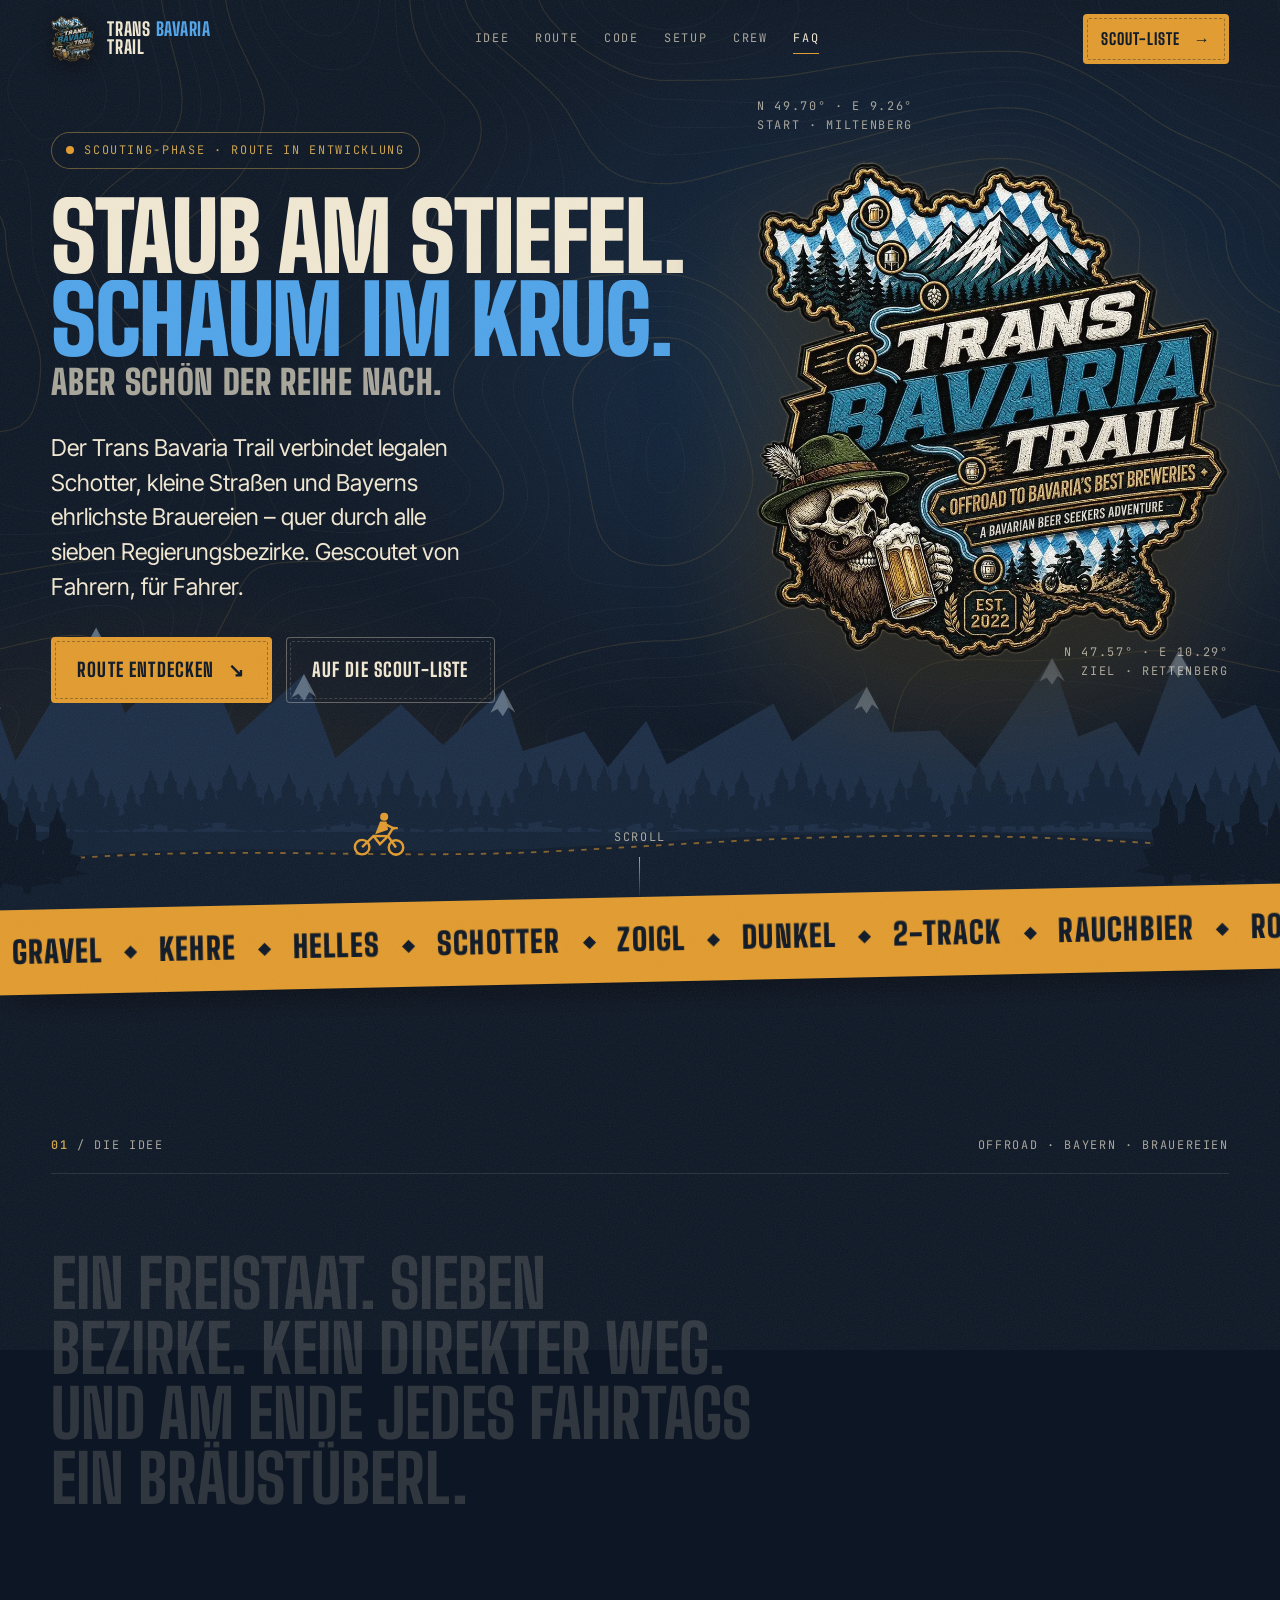
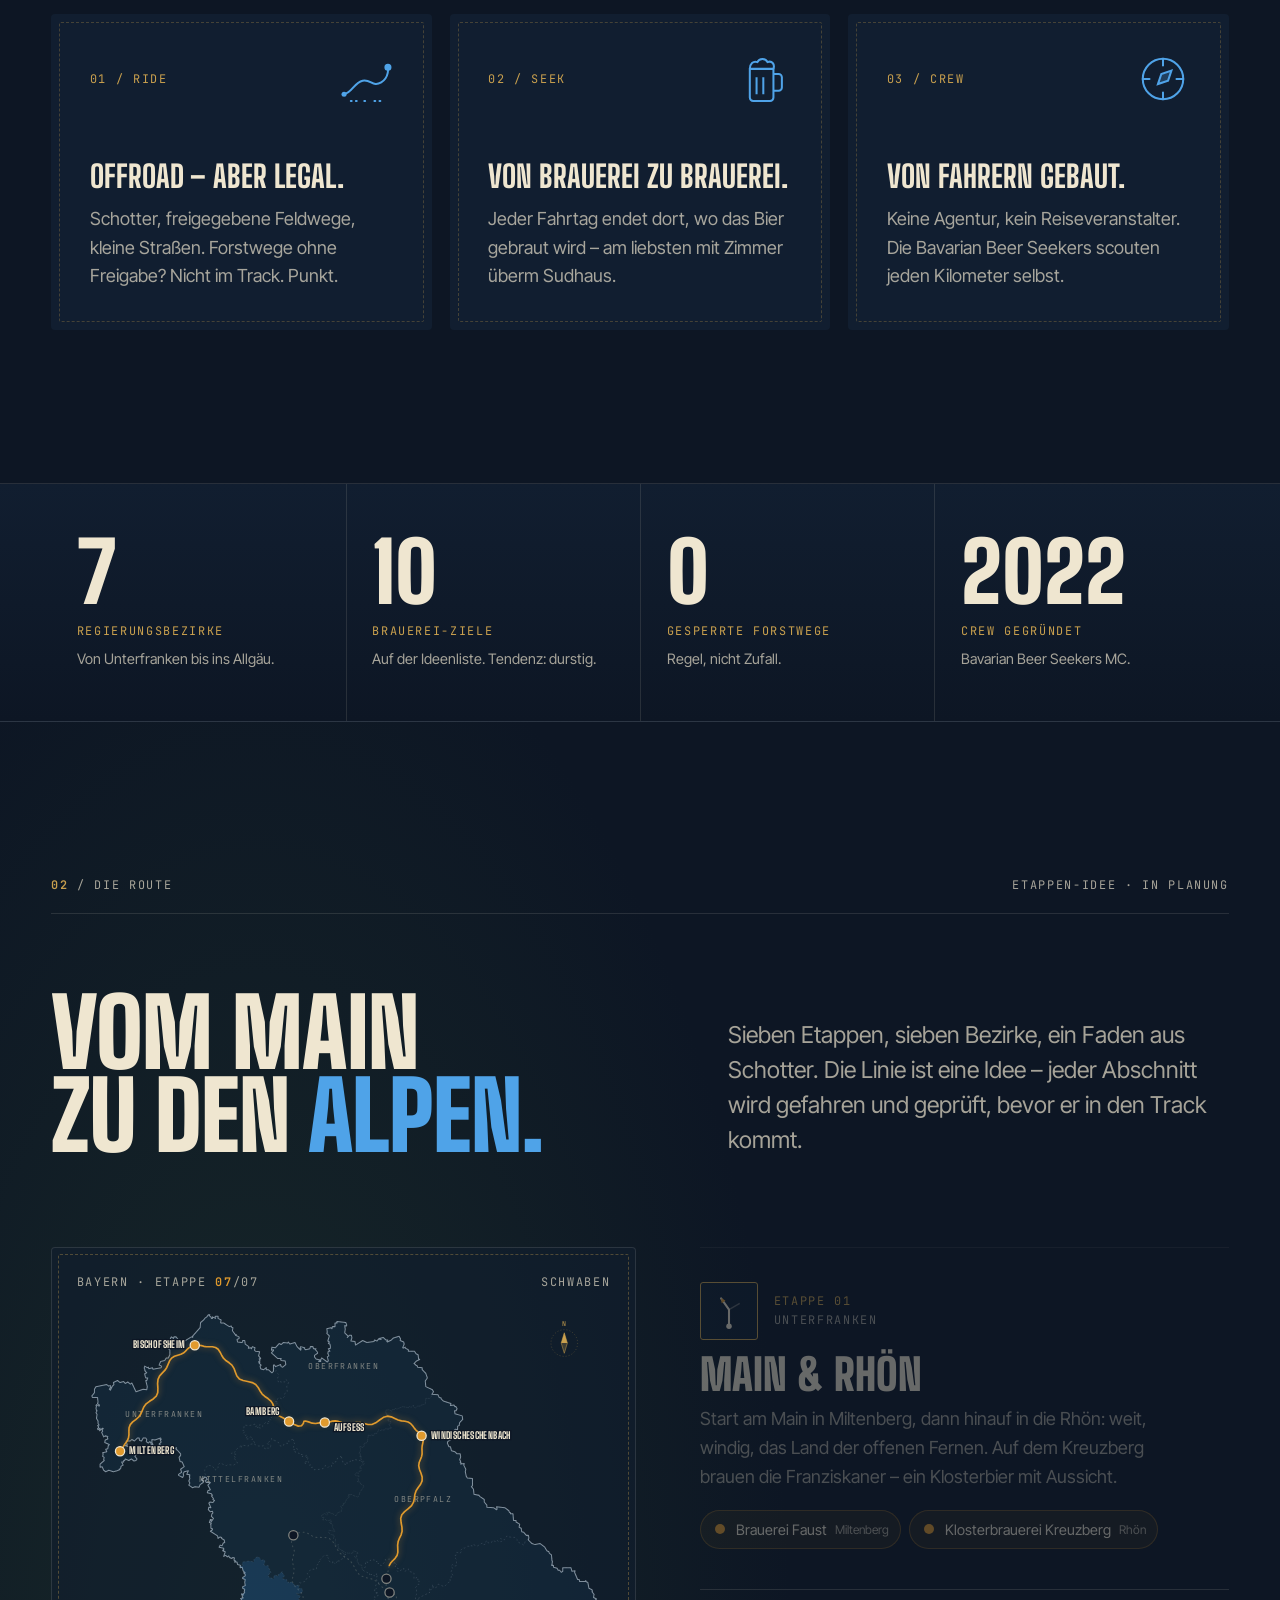
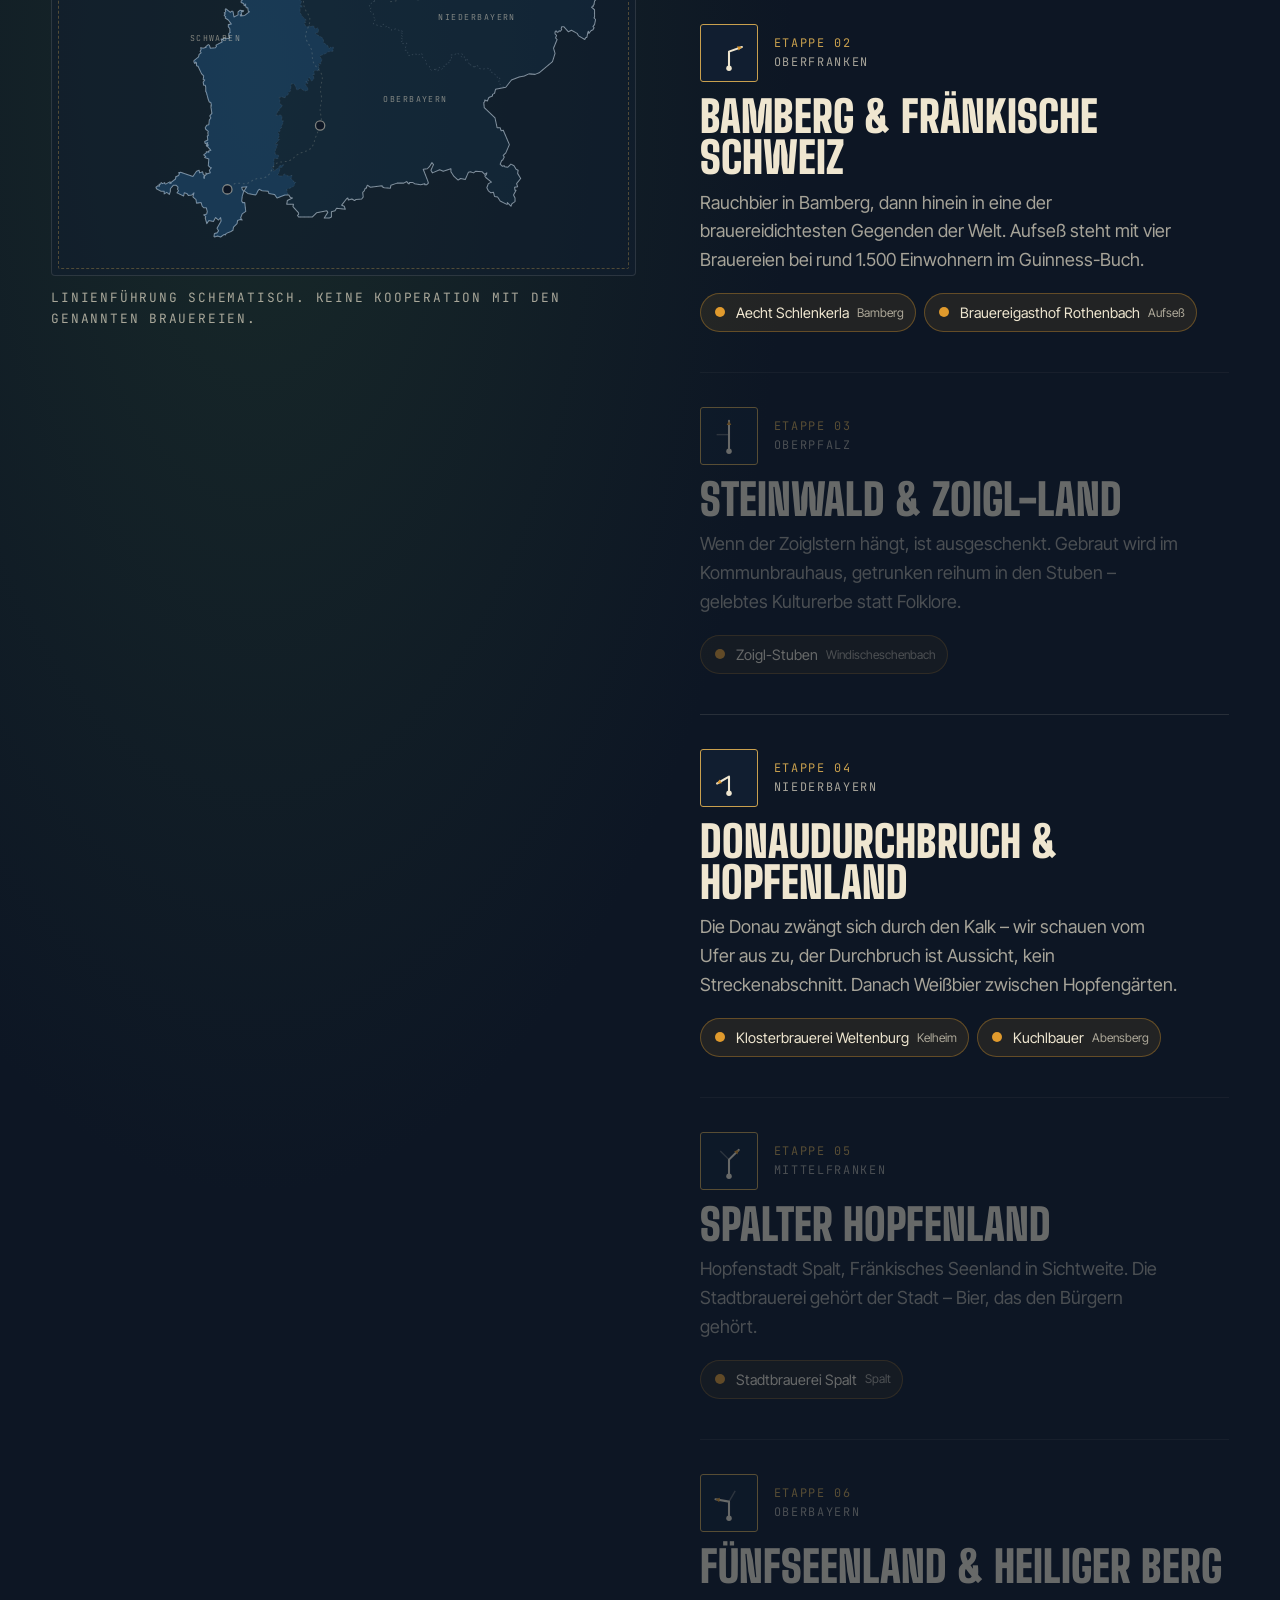
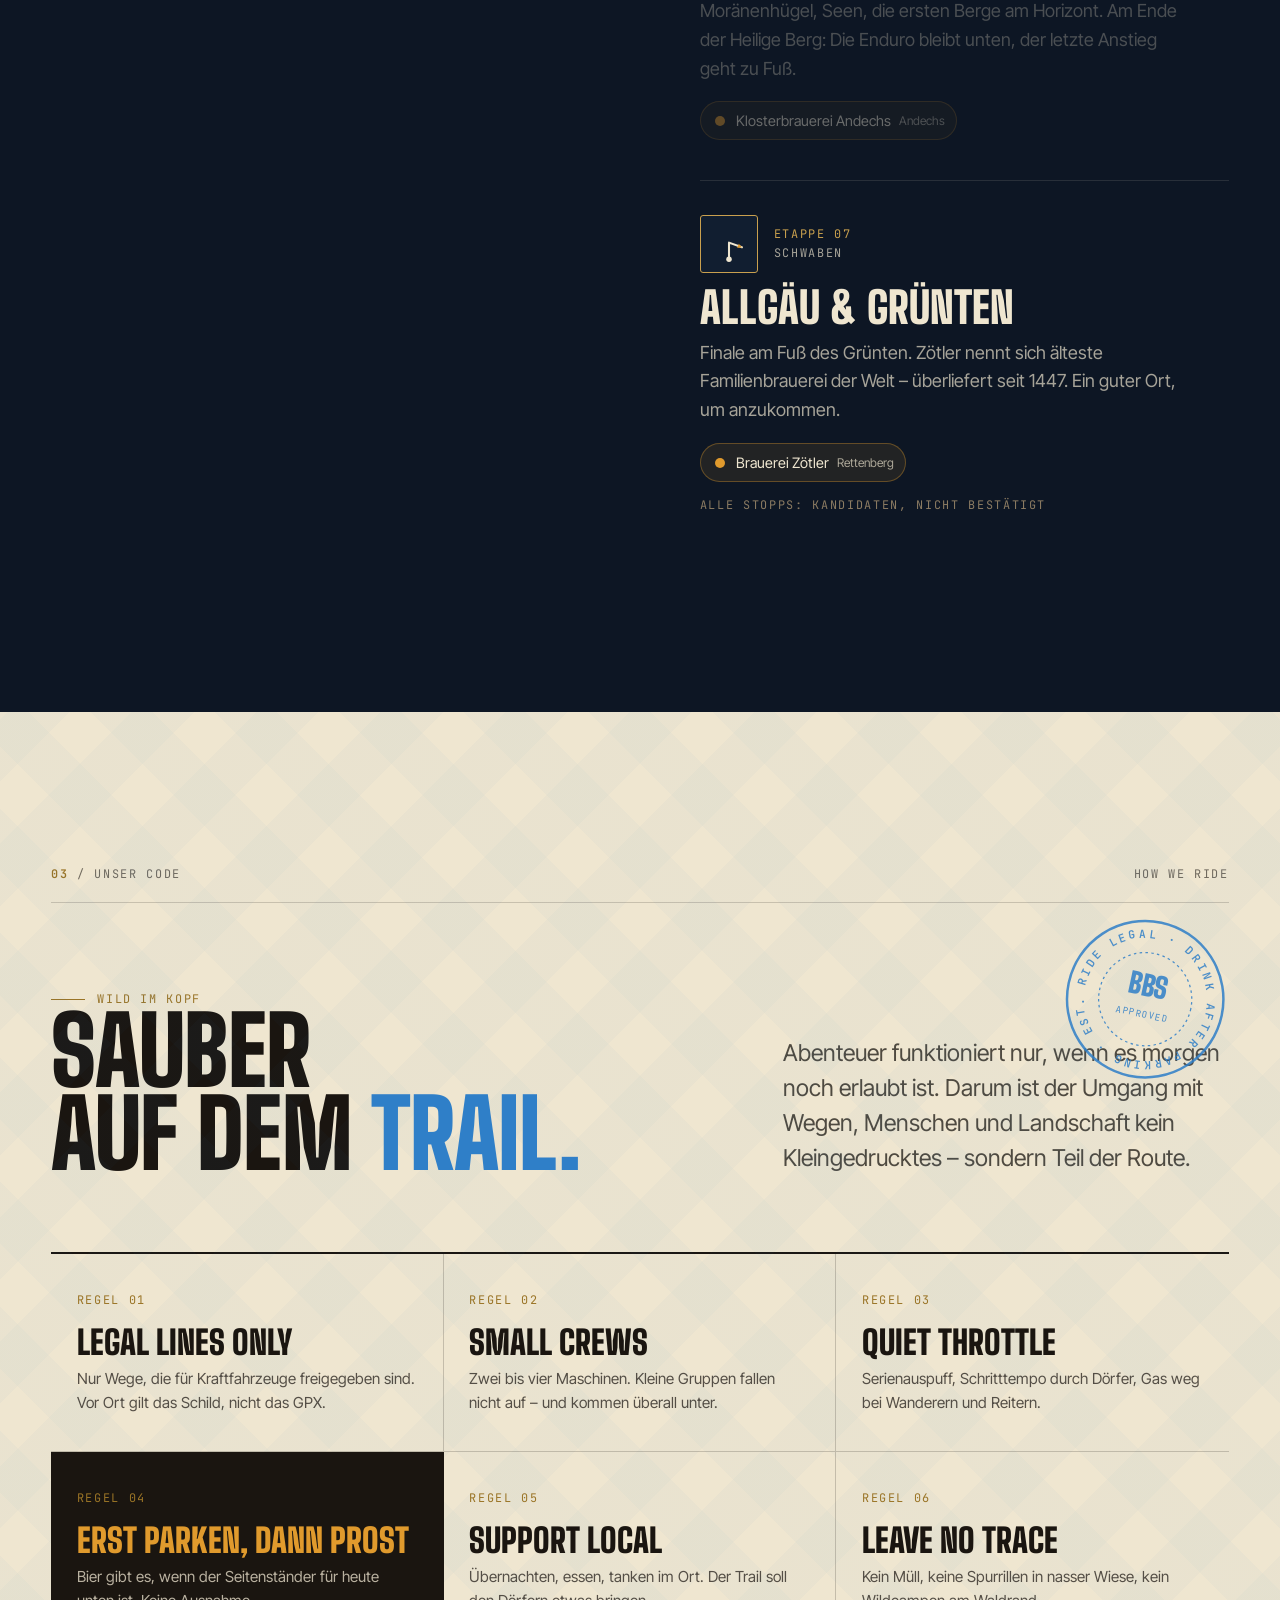
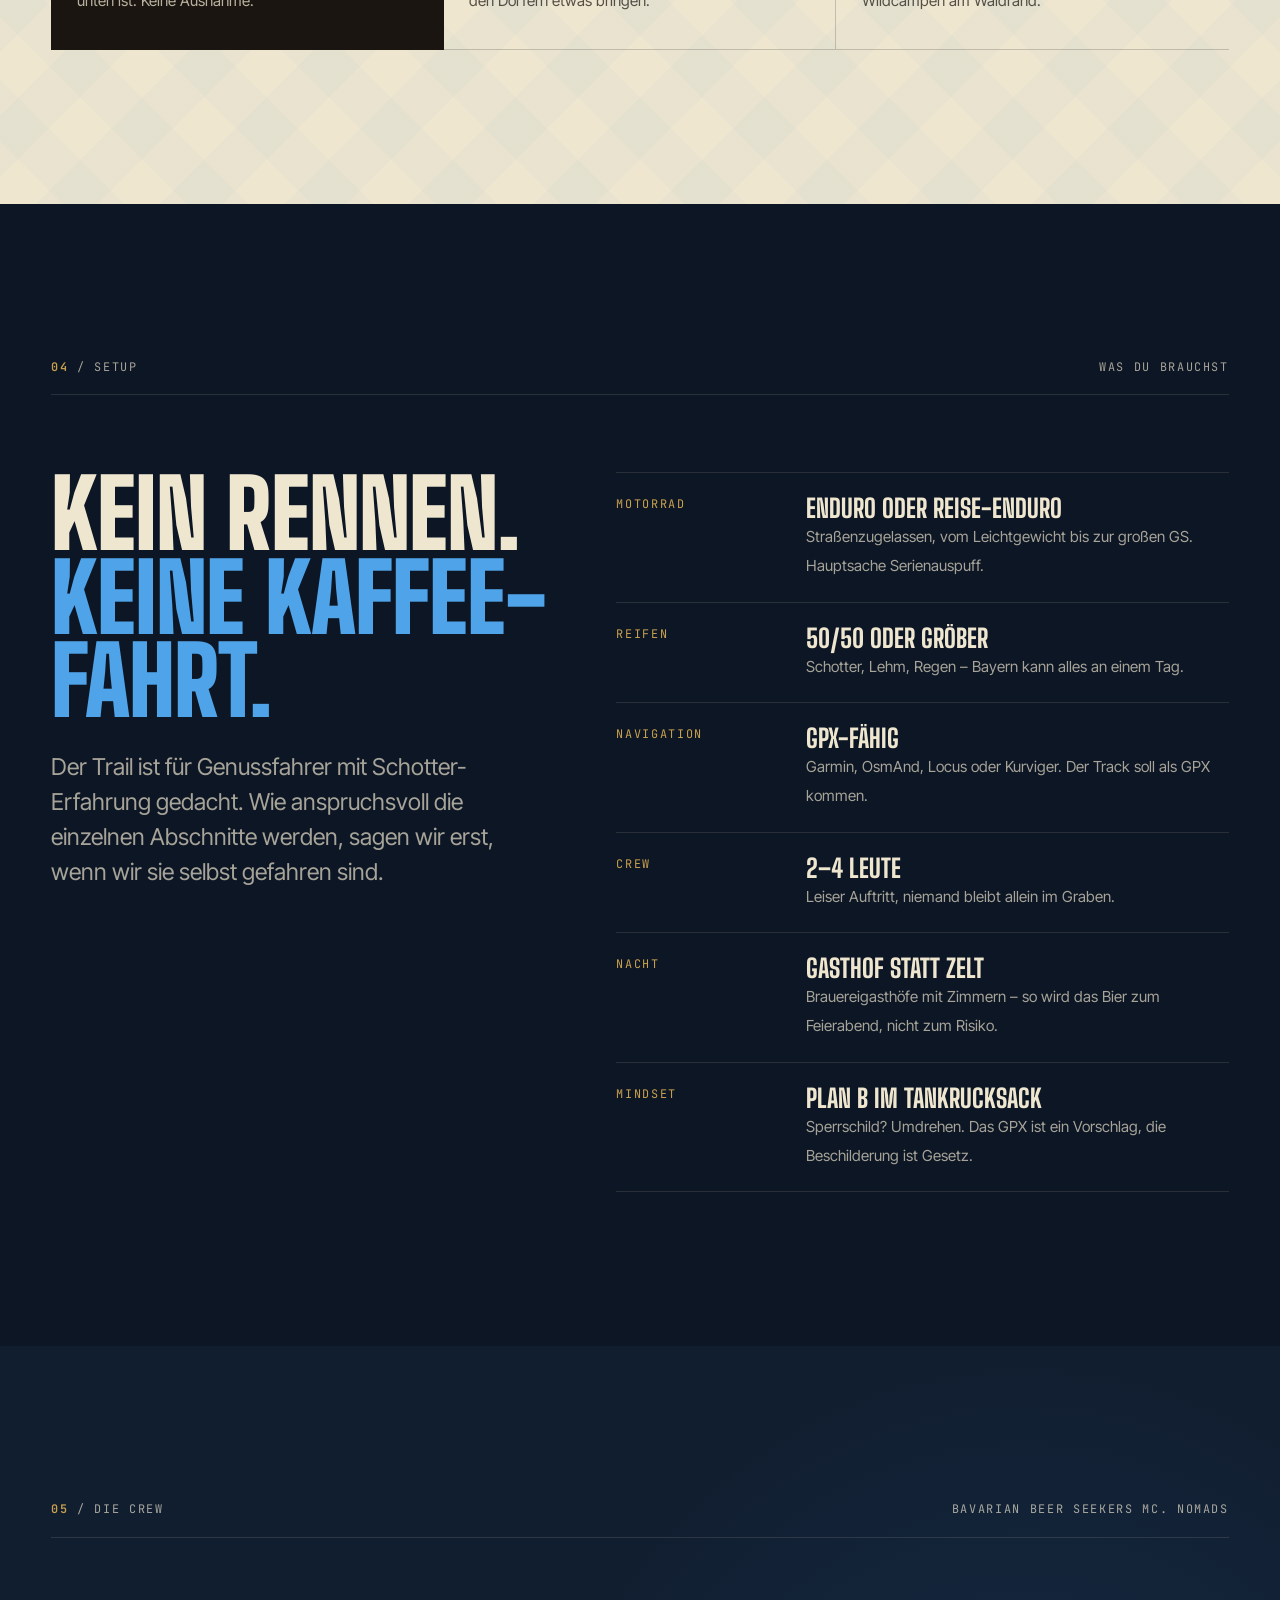
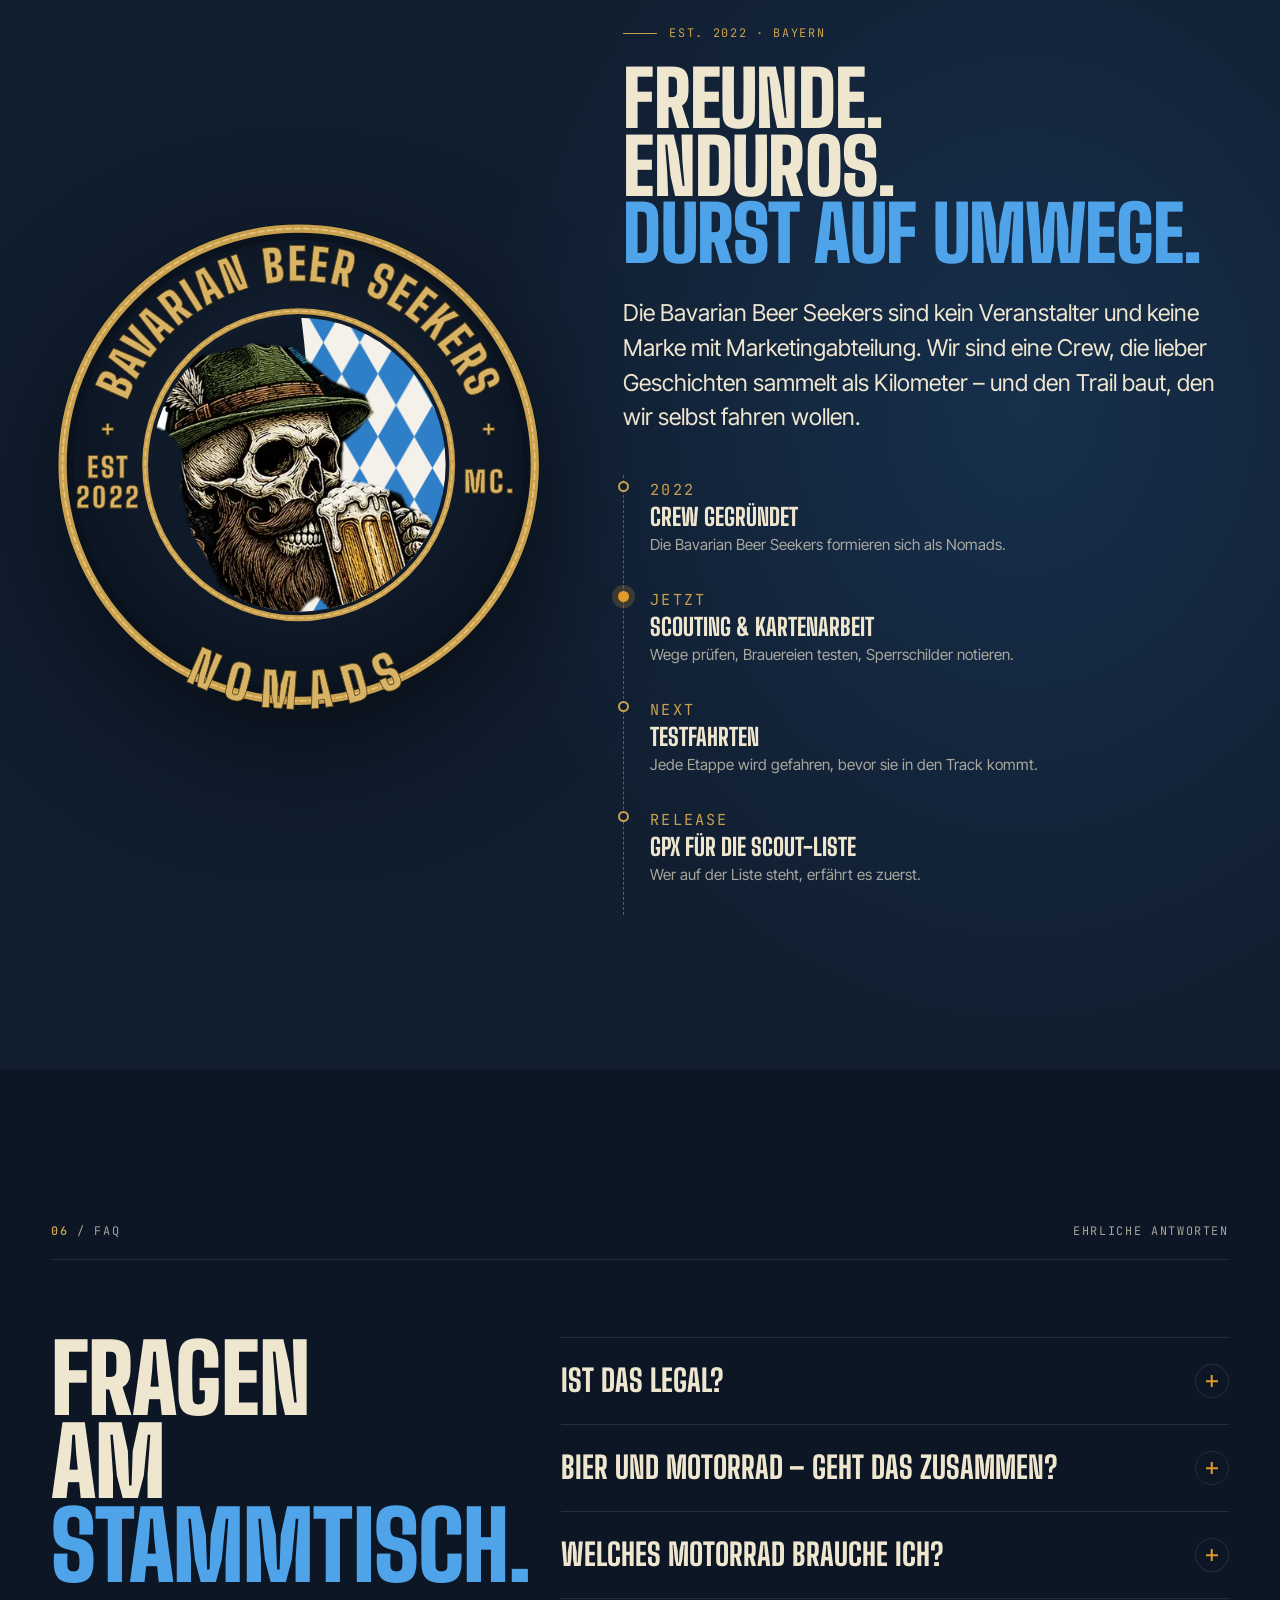
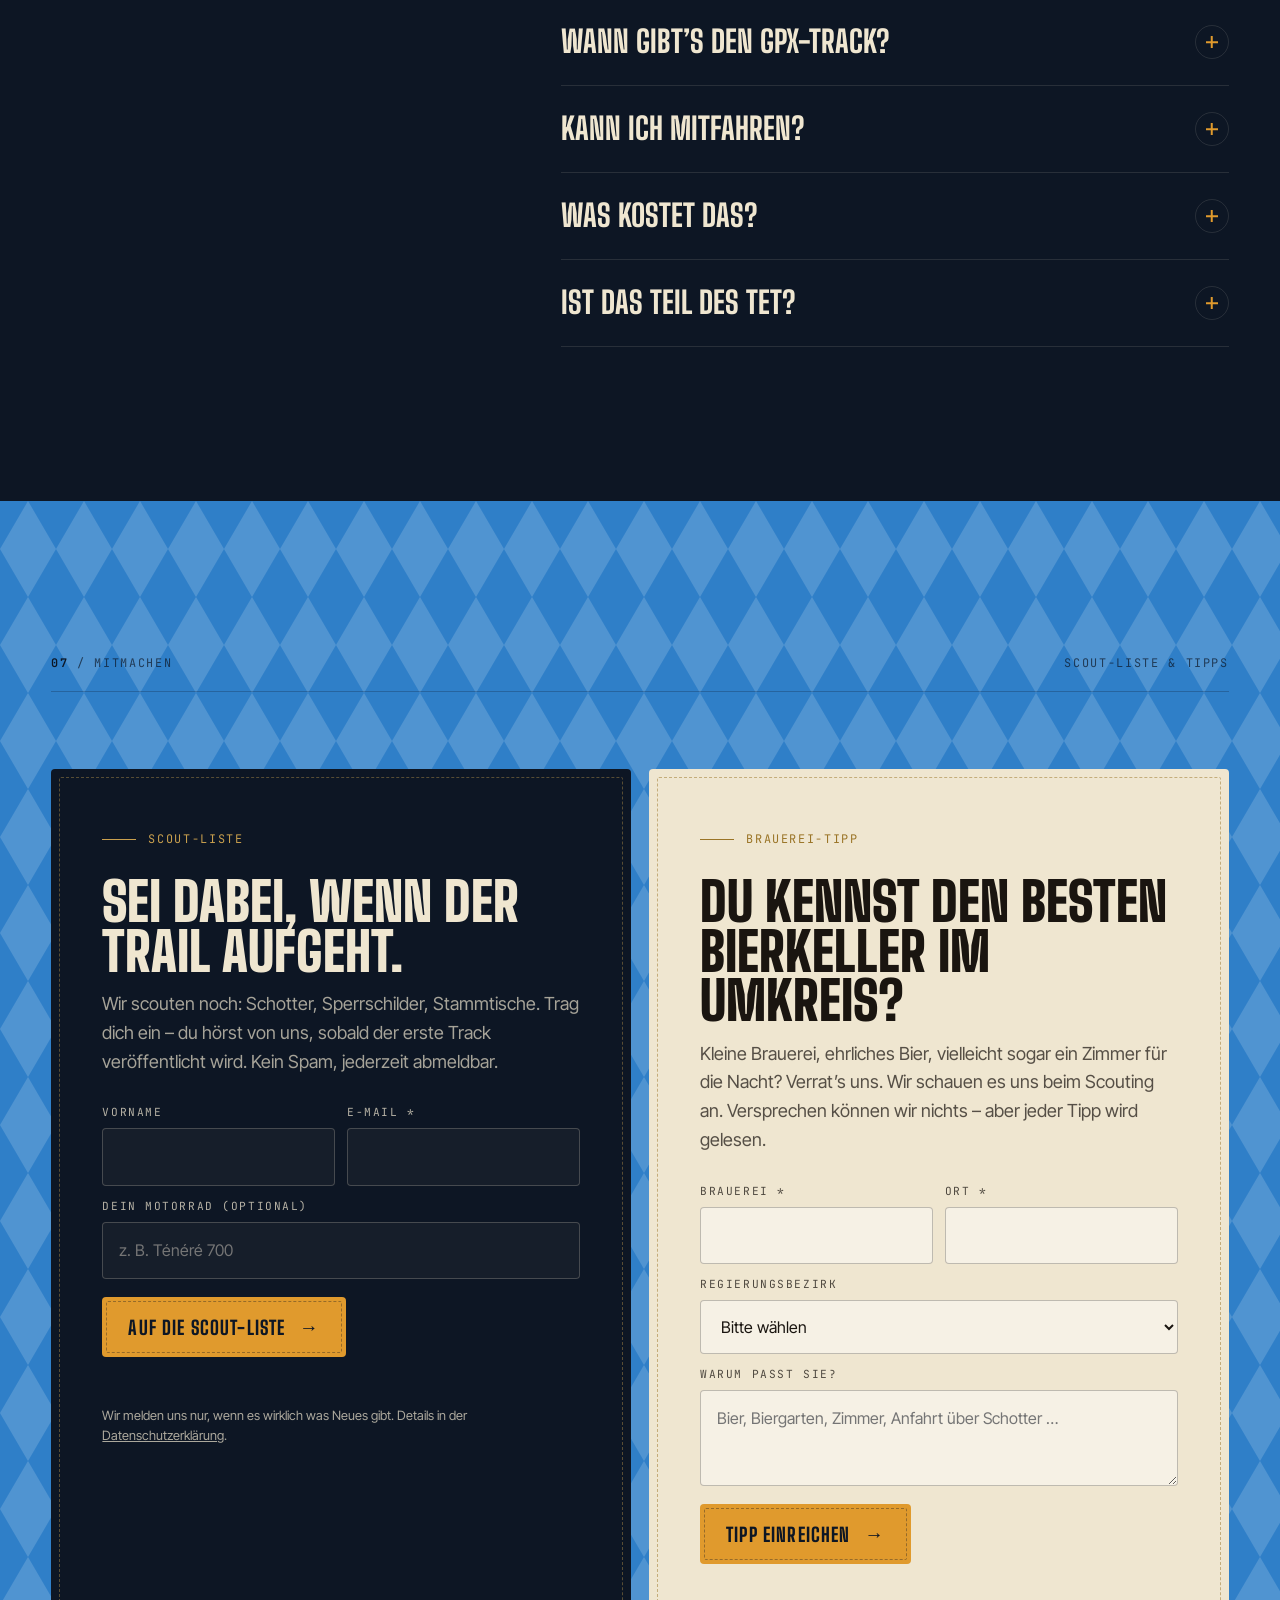
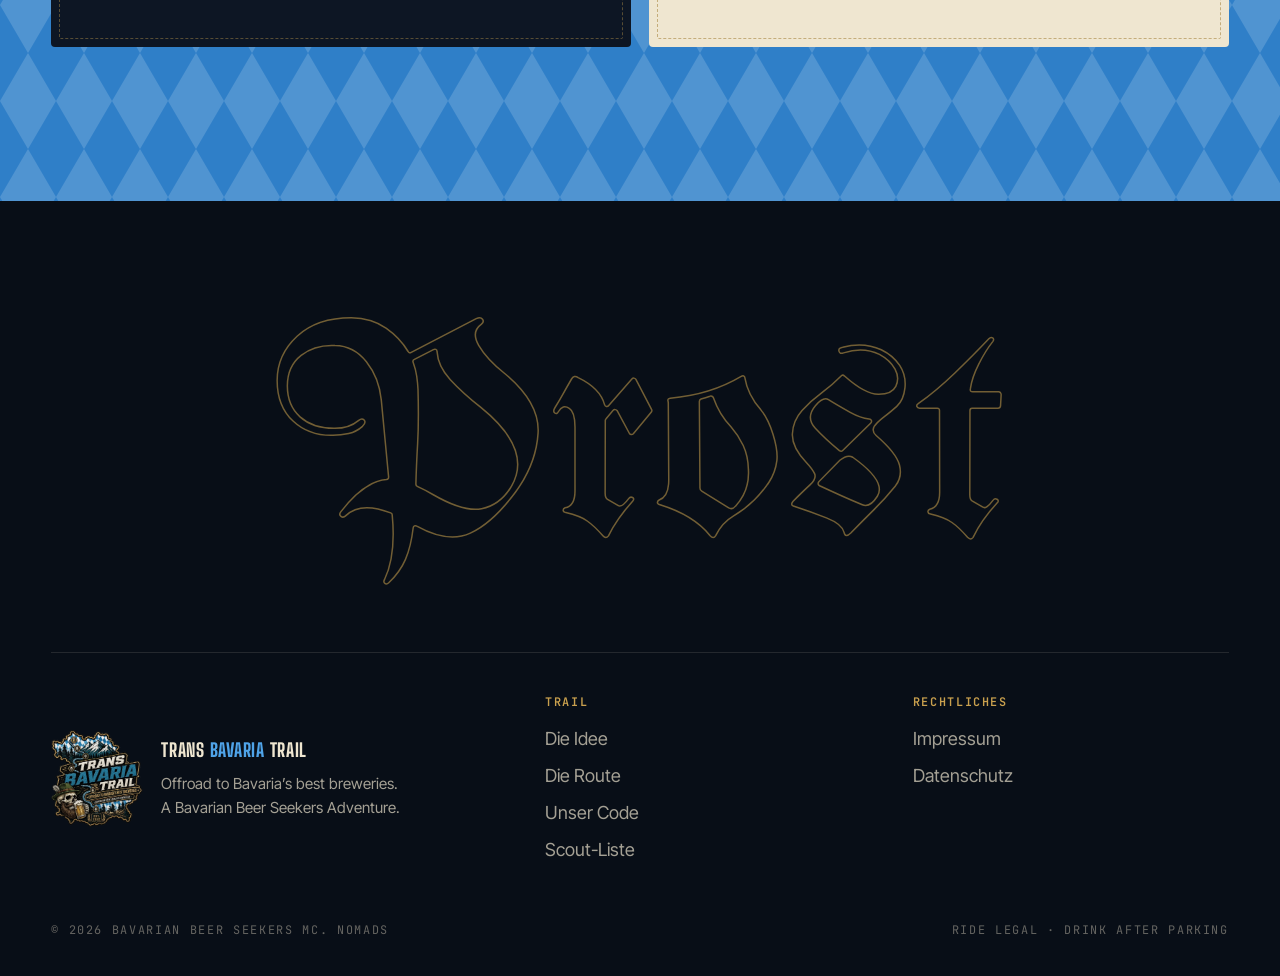
==== commit 3ba01d25: "Keep site out of search indexes until Impressum is complete Co-Authored-By: Claude Opus 5.5 <noreply" ====
--- a/index.html
+++ b/index.html
@@ -9,6 +9,8 @@
       content="Legaler Schotter, kleine Straßen und Bayerns ehrlichste Brauereien: Der Trans Bavaria Trail führt quer durch alle sieben Regierungsbezirke. Ein Enduro-Routenprojekt der Bavarian Beer Seekers – aktuell im Scouting."
     />
     <meta name="theme-color" content="#0d1624" />
+    <!-- Entfernen, sobald das Impressum vollständig ist -->
+    <meta name="robots" content="noindex" />
     <meta property="og:type" content="website" />
     <meta property="og:locale" content="de_DE" />
     <meta property="og:title" content="Trans Bavaria Trail – Offroad to Bavaria's best breweries" />
--- a/styles.css
+++ b/styles.css
@@ -2,6 +2,7 @@
    Trans Bavaria Trail — design tokens (taken from the patch)
 ------------------------------------------------------------------- */
 :root {
+  color-scheme: dark;
   --navy: #0d1624;
   --ink: #111e30;
   --ink-2: #16263b;
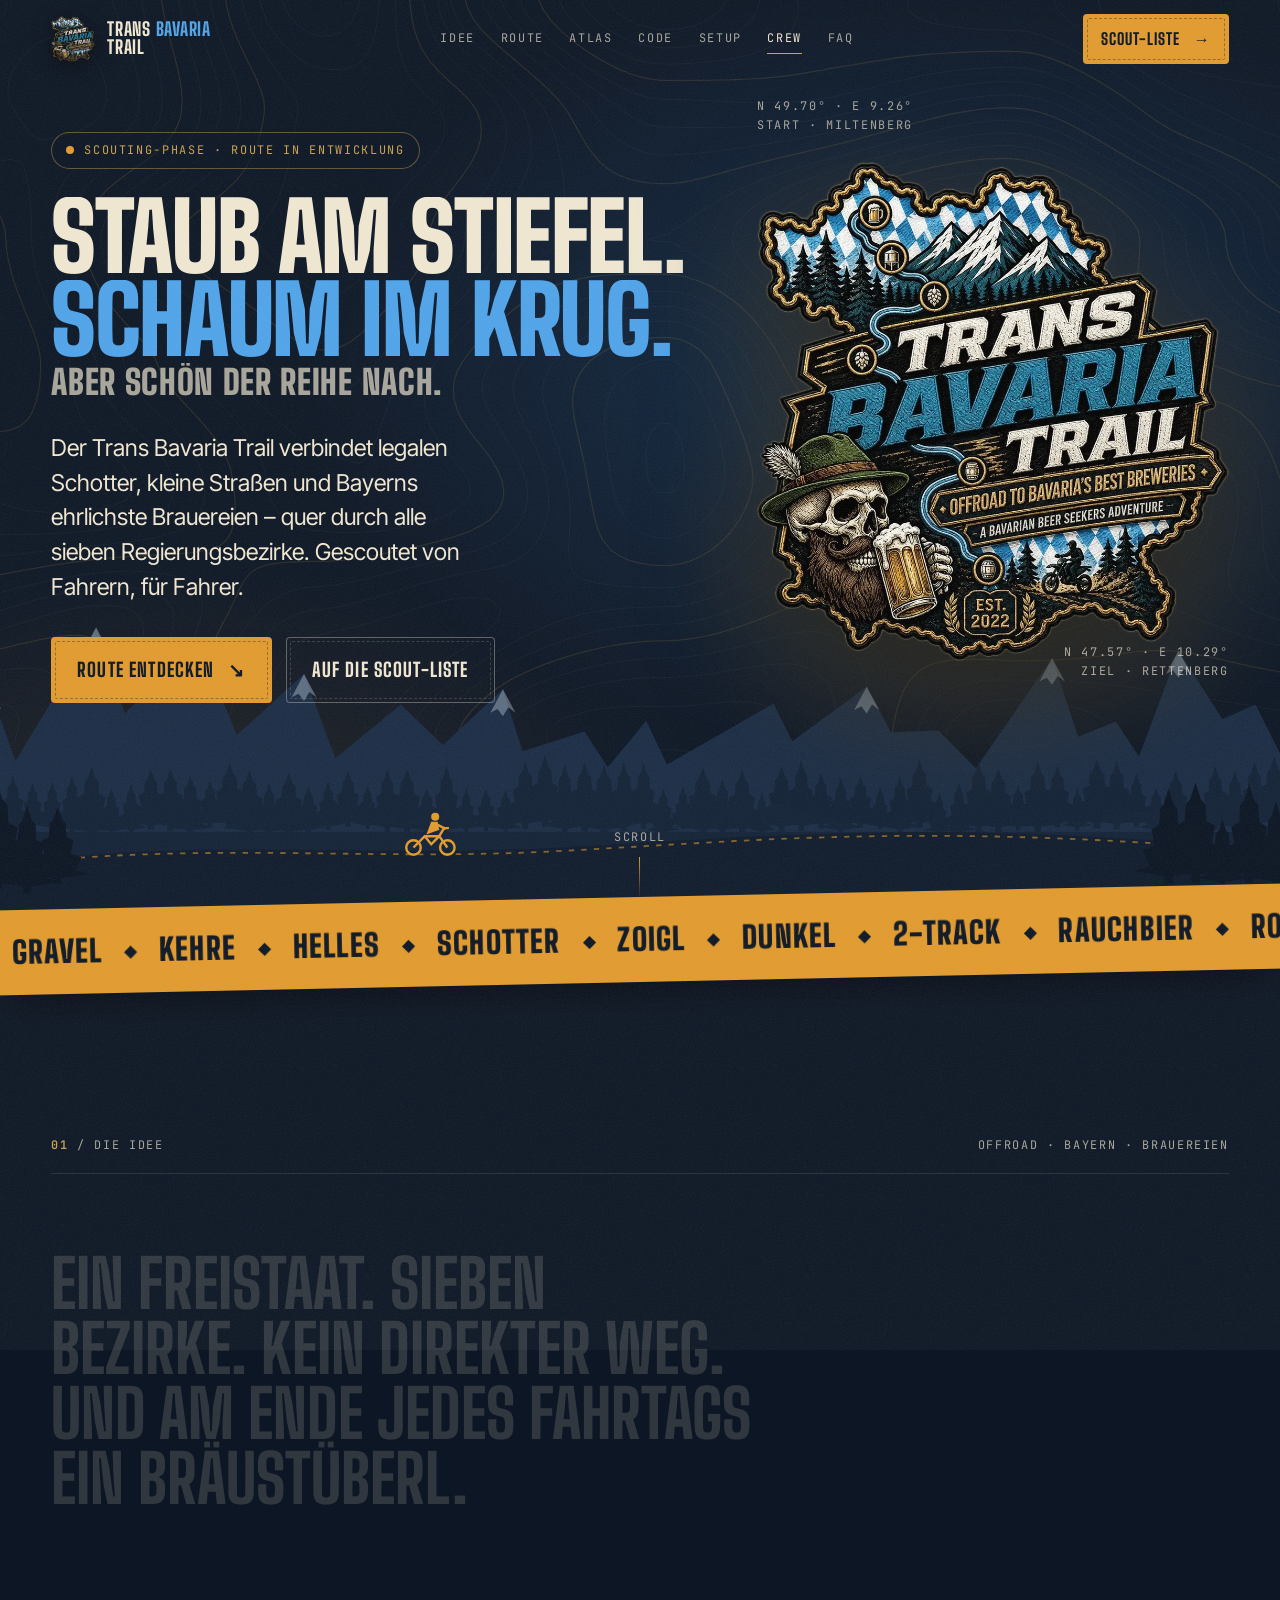
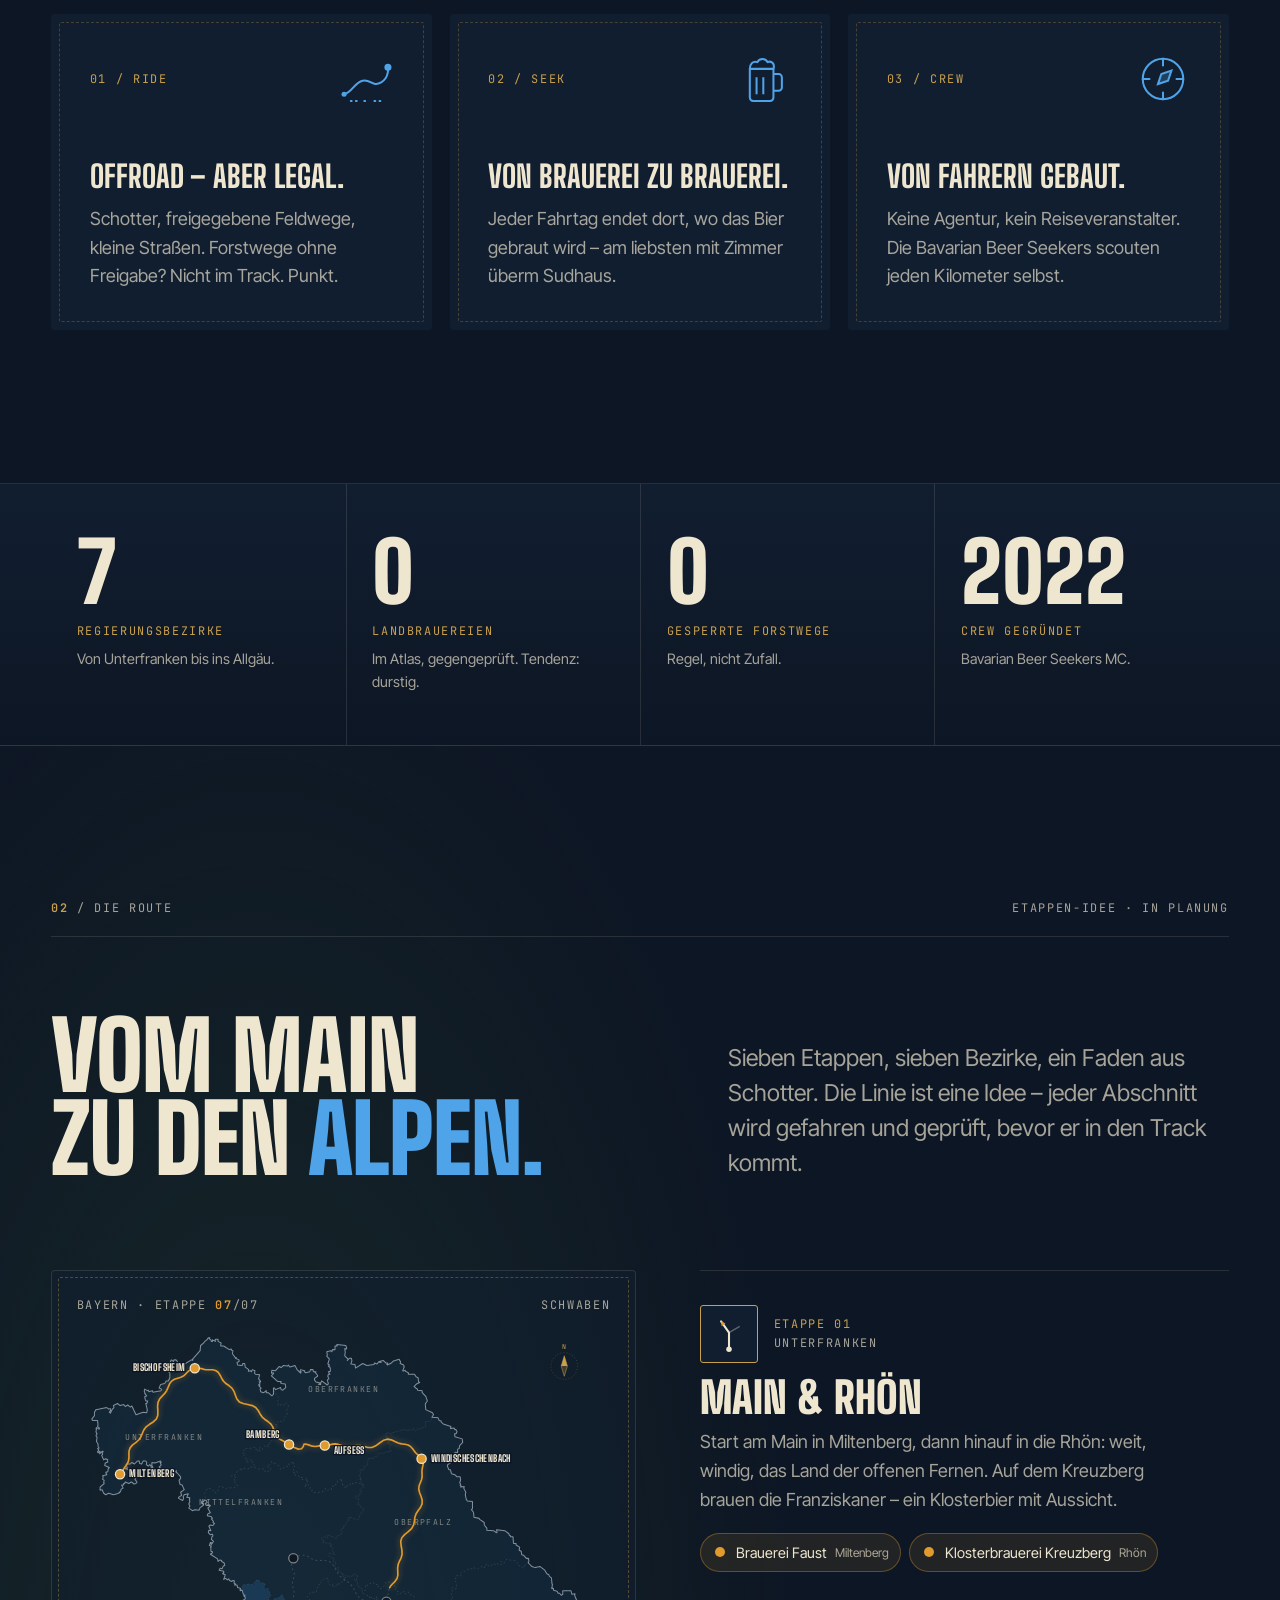
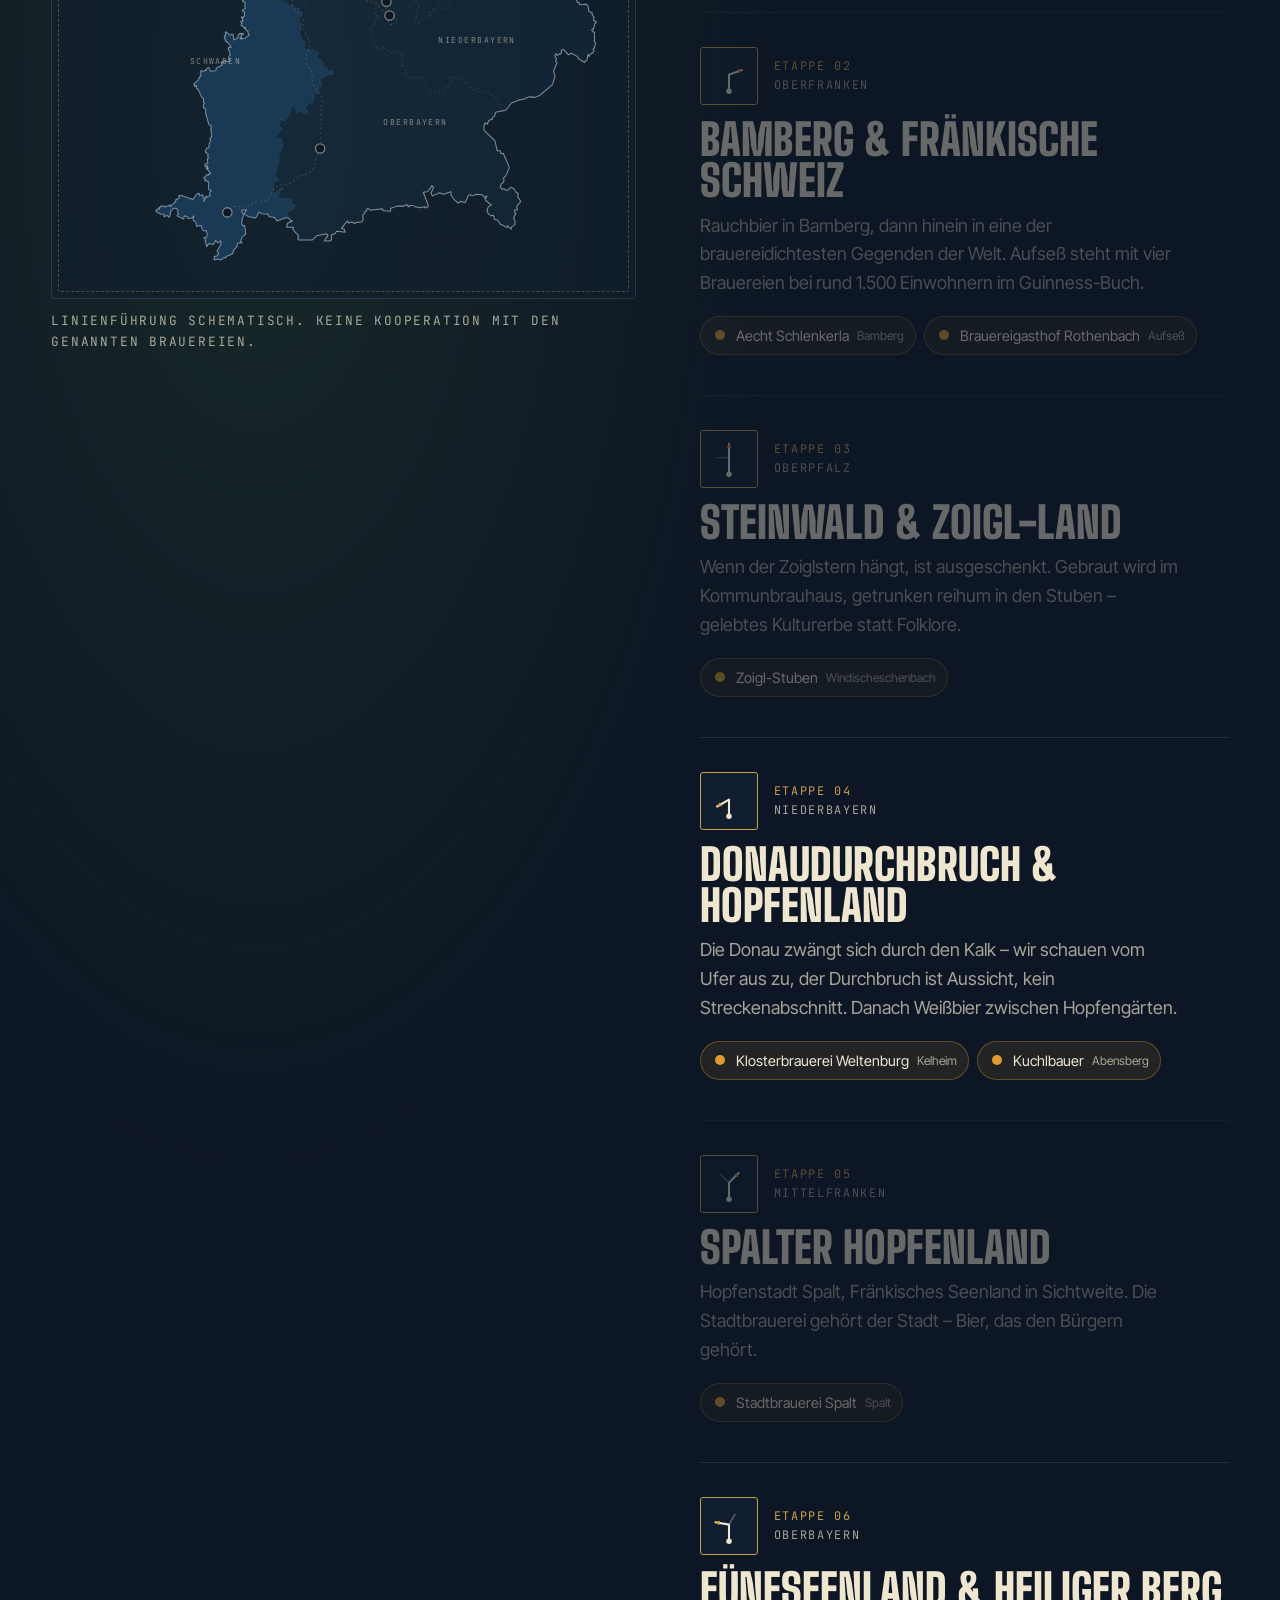
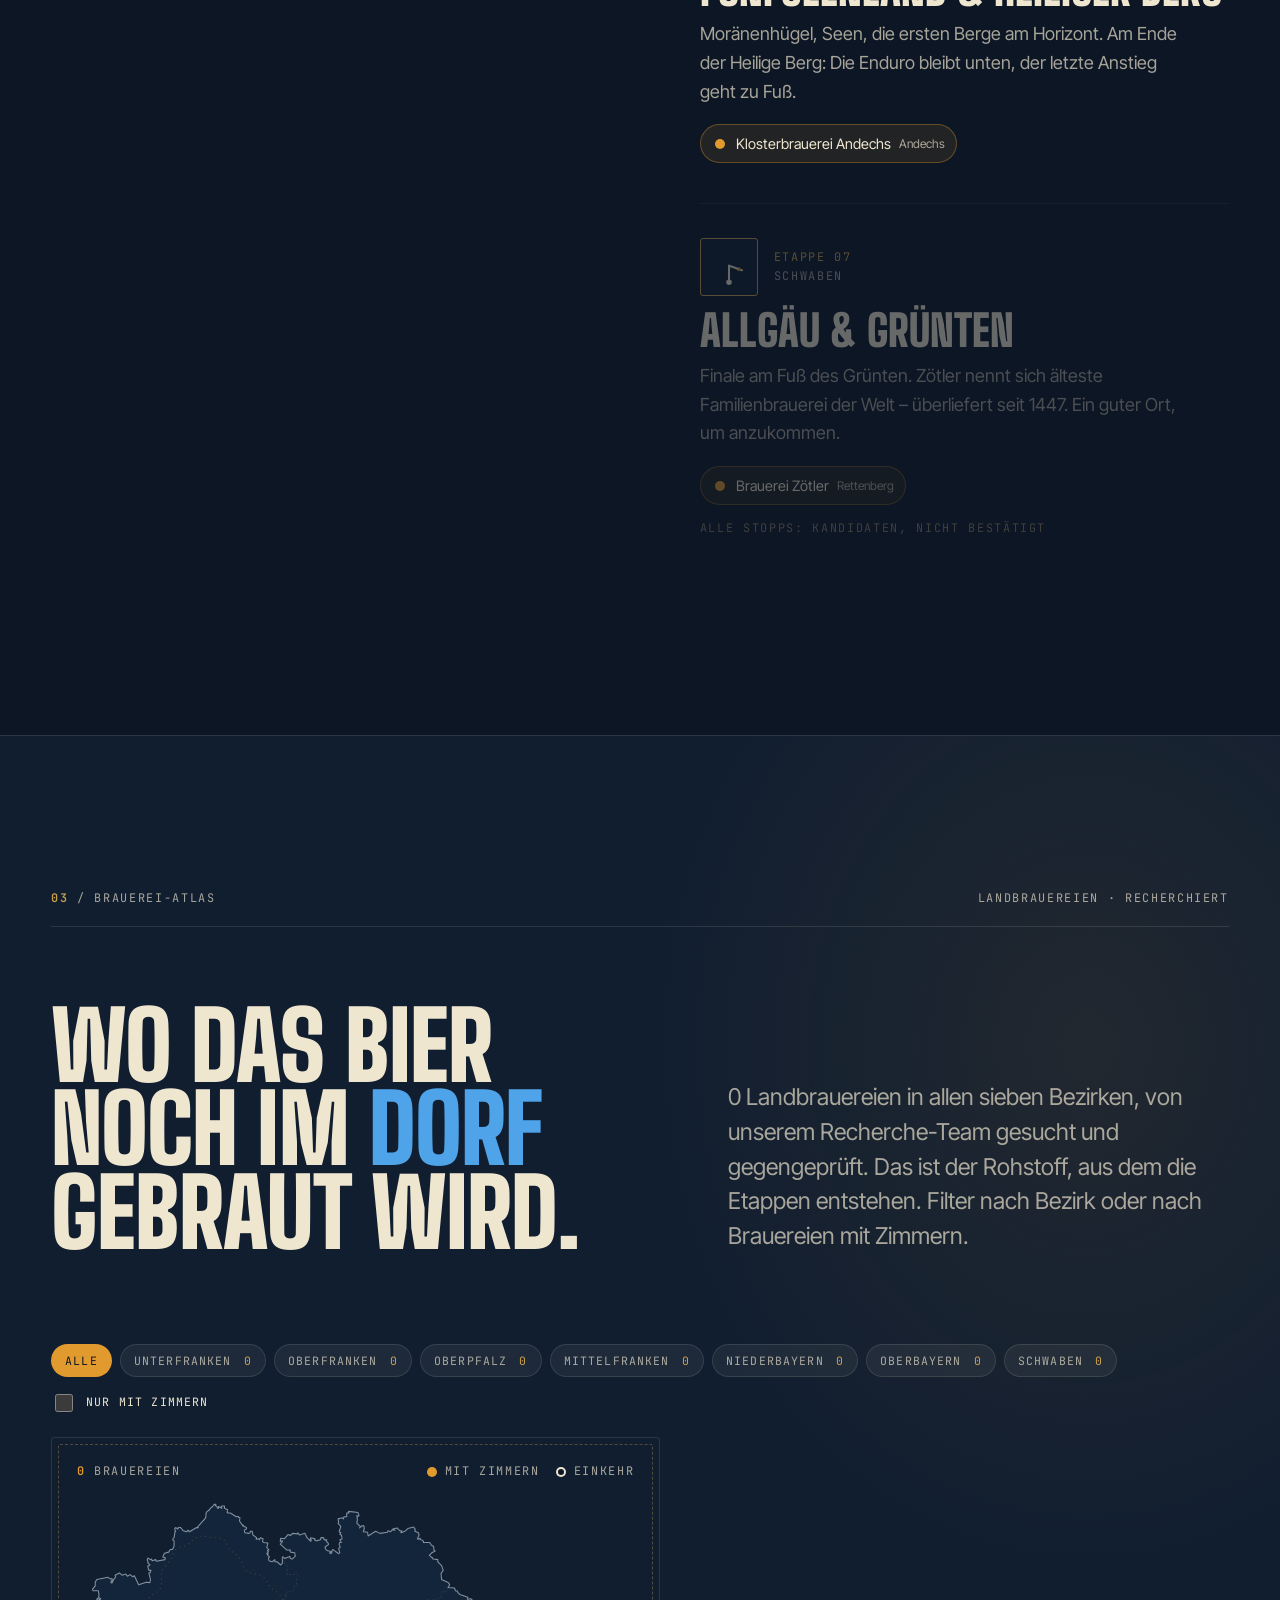
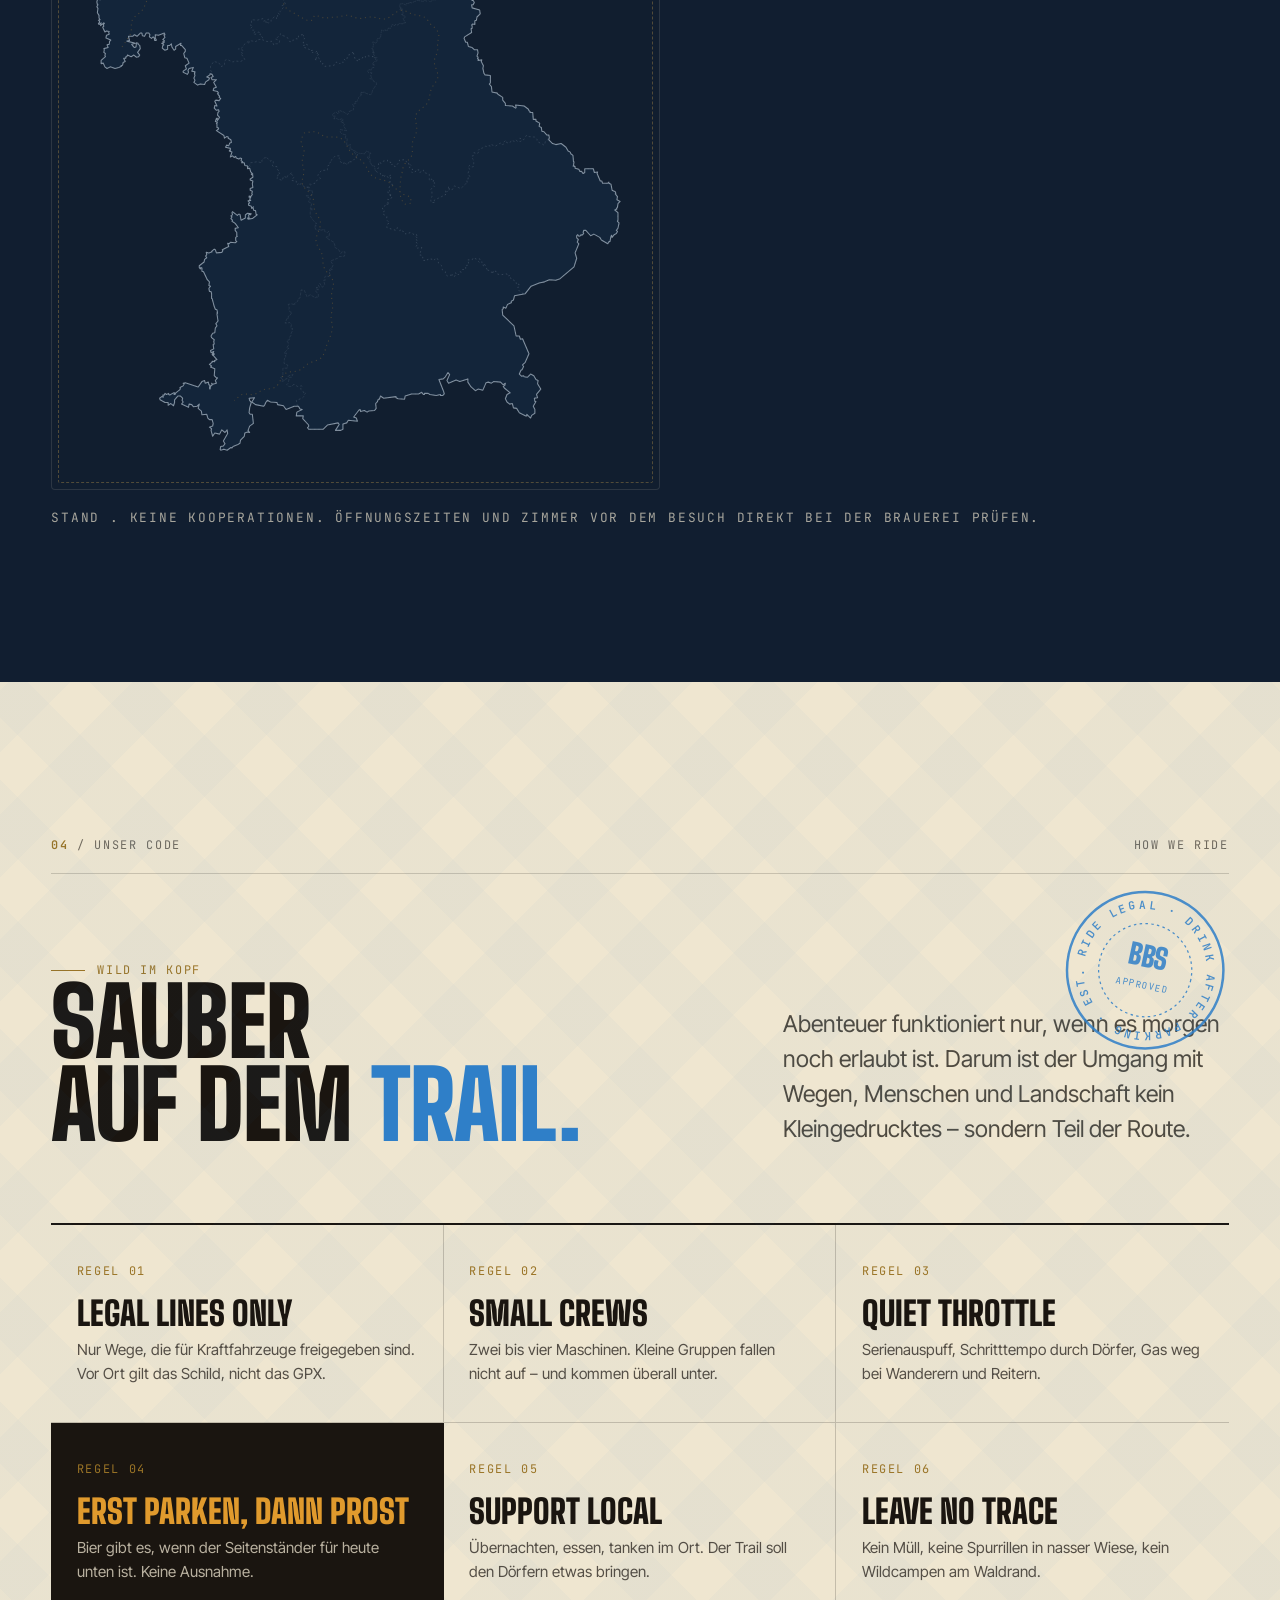
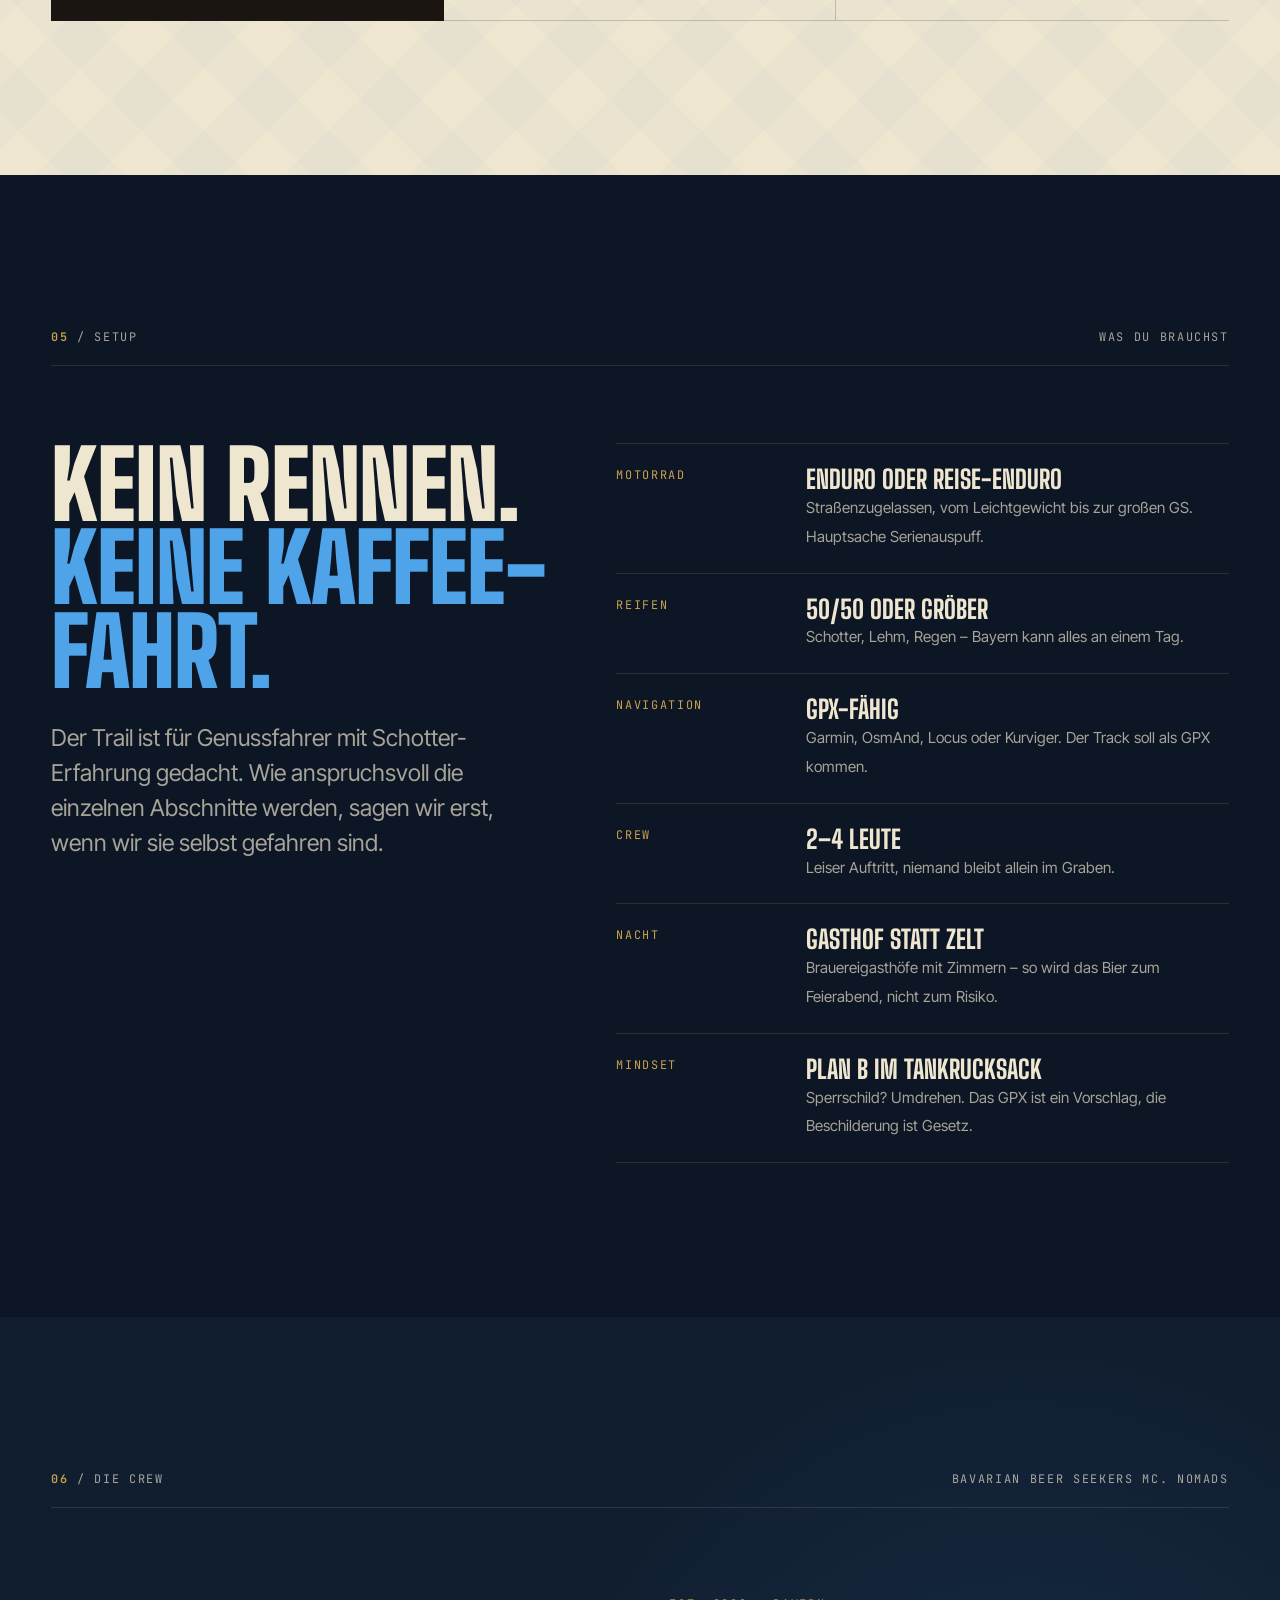
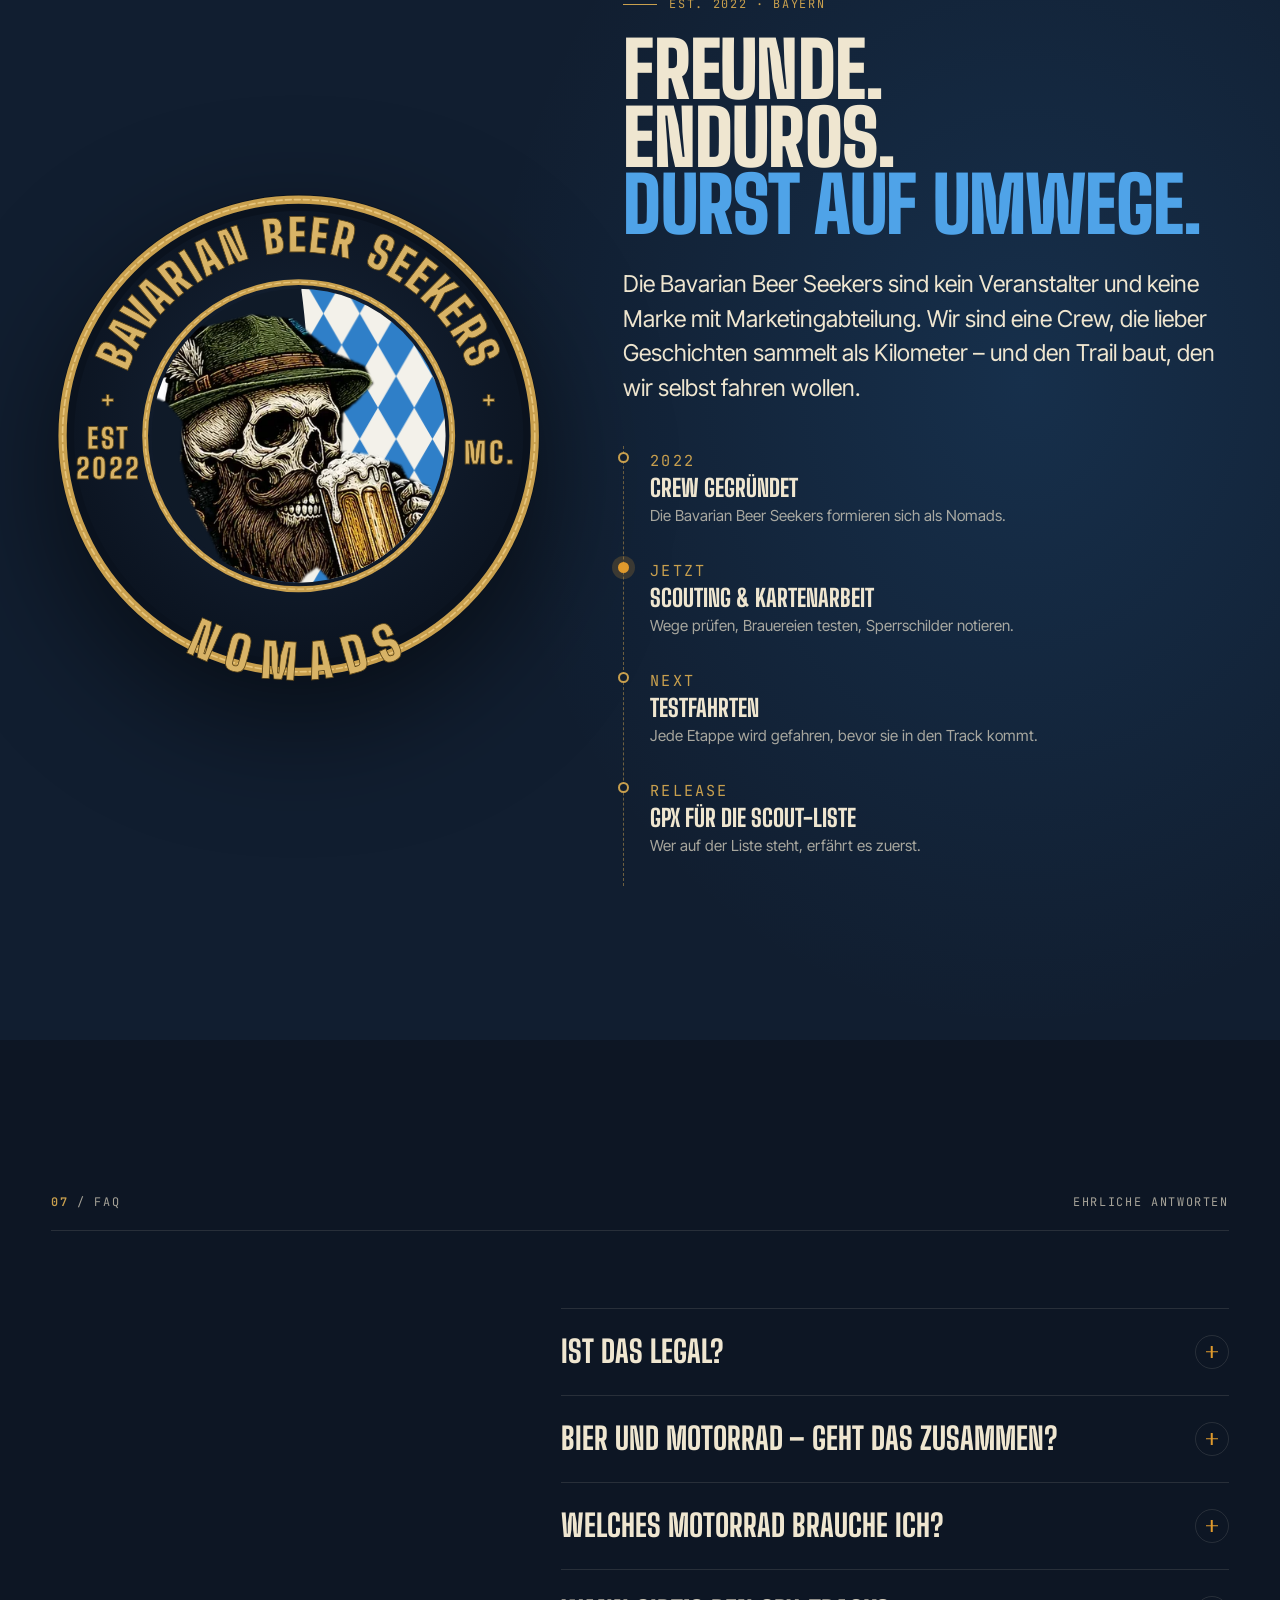
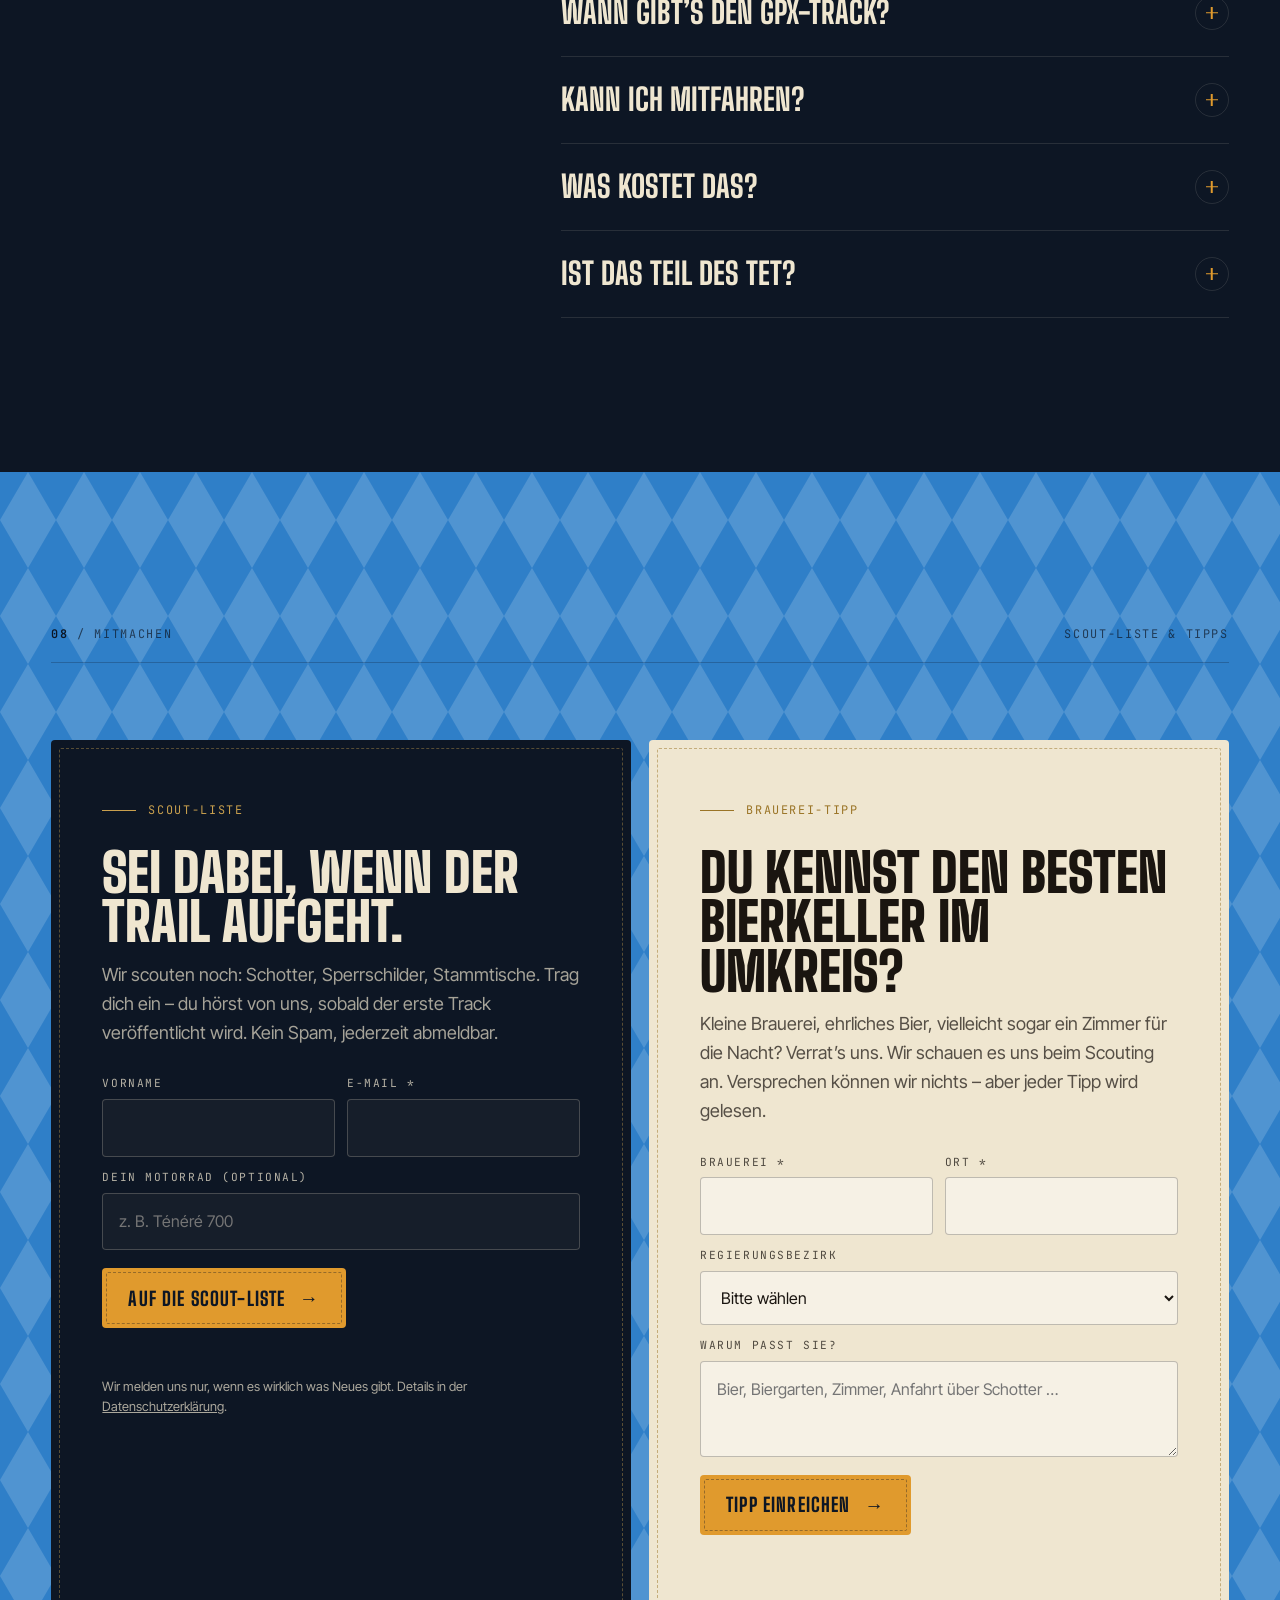
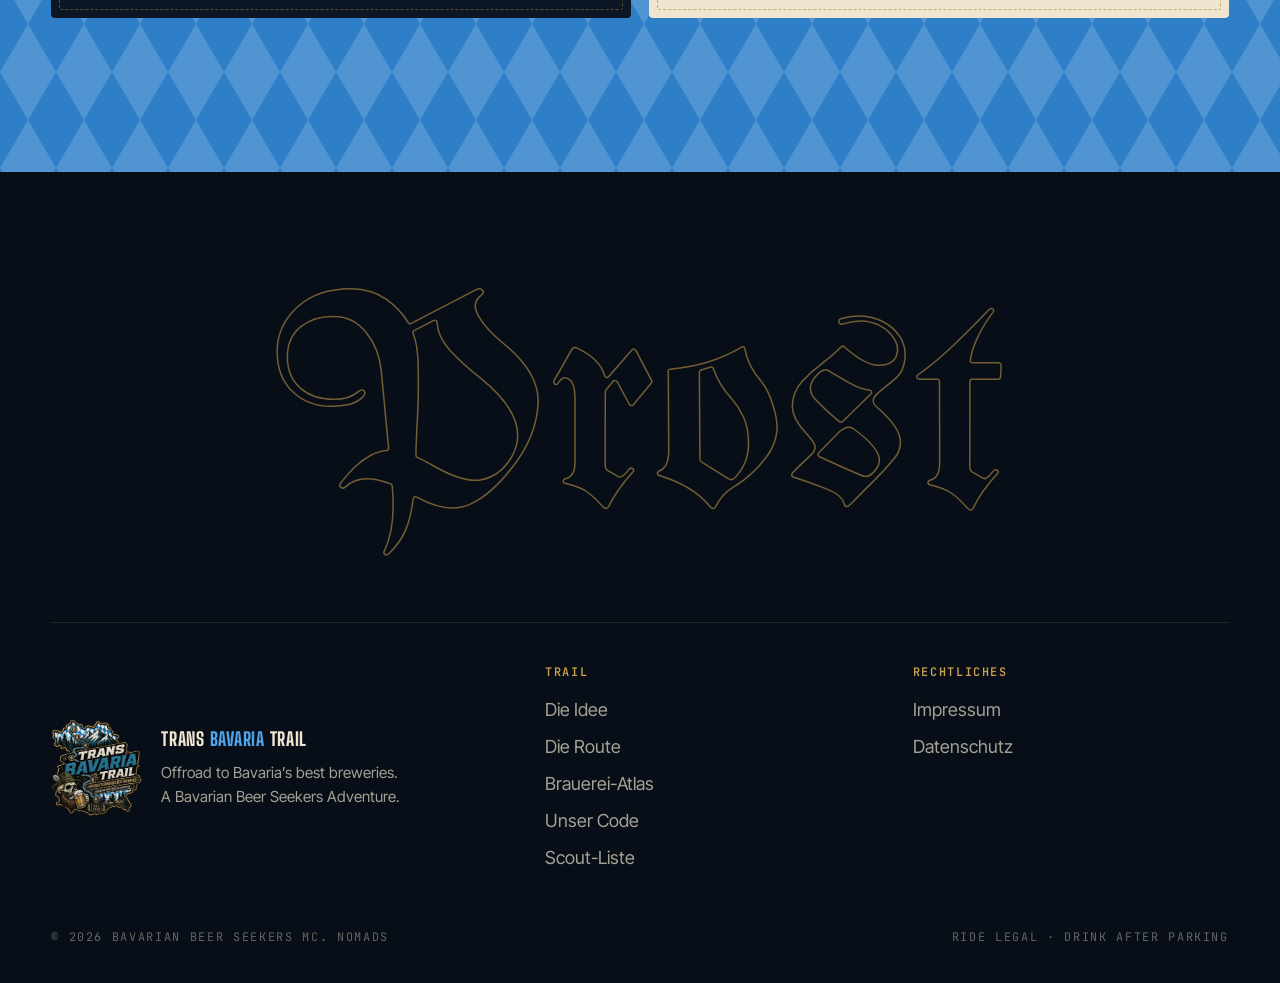
==== commit 0162f086: "Add Brauerei-Atlas section (map, filters, cards); data pending Co-Authored-By: Claude Opus 5.5 <nore" ====
--- a/index.html
+++ b/index.html
@@ -41,6 +41,7 @@
       <nav class="nav mono" id="nav" aria-label="Hauptnavigation">
         <a href="#idee">Idee</a>
         <a href="#route">Route</a>
+        <a href="#atlas">Atlas</a>
         <a href="#code">Code</a>
         <a href="#setup">Setup</a>
         <a href="#crew">Crew</a>
@@ -141,9 +142,9 @@
             <p>Von Unterfranken bis ins Allgäu.</p>
           </div>
           <div class="stat reveal" data-delay="1">
-            <strong data-count="10">10</strong>
-            <span class="mono">Brauerei-Ziele</span>
-            <p>Auf der Ideenliste. Tendenz: durstig.</p>
+            <strong data-count="0">0</strong>
+            <span class="mono">Landbrauereien</span>
+            <p>Im Atlas, gegengeprüft. Tendenz: durstig.</p>
           </div>
           <div class="stat reveal" data-delay="2">
             <strong>0</strong>
@@ -266,6 +267,40 @@
               </li>
             </ol>
           </div>
+        </div>
+      </section>
+
+      <!-- ATLAS ----------------------------------------------------- -->
+      <section class="section atlas" id="atlas">
+        <div class="wrap">
+          <div class="section-tag mono"><span><b>03</b> / Brauerei-Atlas</span><span class="hide-sm">Landbrauereien · recherchiert </span></div>
+          <div class="route-head">
+            <h2 class="h-display reveal">Wo das Bier<br />noch im <em>Dorf</em> gebraut wird.</h2>
+            <p class="lead muted reveal" data-delay="1">
+              0 Landbrauereien in allen sieben Bezirken, von unserem Recherche-Team gesucht und gegengeprüft.
+              Das ist der Rohstoff, aus dem die Etappen entstehen. Filter nach Bezirk oder nach Brauereien mit Zimmern.
+            </p>
+          </div>
+
+          <div class="atlas-controls" role="group" aria-label="Brauereien filtern">
+            <div class="atlas-chips" id="atlas-chips">
+              <button type="button" class="fchip is-on" data-bezirk="">Alle</button>
+              <button type="button" class="fchip" data-bezirk="Unterfranken">Unterfranken <small>0</small></button><button type="button" class="fchip" data-bezirk="Oberfranken">Oberfranken <small>0</small></button><button type="button" class="fchip" data-bezirk="Oberpfalz">Oberpfalz <small>0</small></button><button type="button" class="fchip" data-bezirk="Mittelfranken">Mittelfranken <small>0</small></button><button type="button" class="fchip" data-bezirk="Niederbayern">Niederbayern <small>0</small></button><button type="button" class="fchip" data-bezirk="Oberbayern">Oberbayern <small>0</small></button><button type="button" class="fchip" data-bezirk="Schwaben">Schwaben <small>0</small></button>
+            </div>
+            <label class="atlas-toggle"><input type="checkbox" id="atlas-rooms" /> <span>Nur mit Zimmern</span></label>
+          </div>
+
+          <div class="atlas-body">
+            <div class="map-frame atlas-map-frame">
+              <div class="map-meta mono">
+                <span><b id="atlas-count">0</b> Brauereien</span>
+                <span class="legend"><i class="lg-room"></i> mit Zimmern <i class="lg-other"></i> Einkehr</span>
+              </div>
+              <svg id="atlas-map" viewBox="-20 -20 1040 1070" role="img" aria-label="Karte Bayern mit allen Brauereien des Atlas"><path class="land" d="M241,9 242,12 244,12 244,9 250,12 249,9 250,8 255,8 255,12 261,15 260,20 261,21 266,21 277,28 281,27 281,29 284,30 283,36 289,44 291,44 289,45 296,48 296,51 292,53 293,58 301,59 303,58 303,55 307,55 308,62 315,67 314,70 319,69 320,71 322,67 327,69 326,74 328,76 336,77 334,85 338,90 335,91 337,93 334,97 337,97 335,99 339,103 337,105 338,110 344,112 349,108 349,112 353,112 360,118 363,115 363,103 365,103 367,106 377,102 378,106 381,107 387,102 386,95 378,94 377,92 378,90 371,90 359,79 363,75 363,73 359,74 360,68 367,69 374,61 378,63 382,59 391,60 392,58 395,62 405,59 409,67 416,74 417,71 415,70 416,67 424,69 423,71 426,73 434,71 435,67 440,67 441,71 446,71 444,72 449,78 449,80 443,84 443,87 446,91 454,93 451,96 455,96 455,93 457,89 468,97 470,95 468,87 471,85 469,80 470,76 473,76 470,71 474,70 474,66 473,62 470,61 472,58 469,56 472,46 467,41 468,39 467,32 475,30 477,32 478,28 483,28 483,21 487,21 486,19 487,18 504,20 506,25 505,27 502,26 503,33 502,40 509,47 507,49 511,45 515,45 516,50 514,56 522,57 523,64 537,55 545,59 559,57 560,54 565,56 568,52 573,53 569,51 577,49 582,54 586,54 584,57 585,58 593,54 597,50 608,47 611,52 610,55 617,58 618,62 615,69 616,70 620,68 620,70 626,73 626,76 638,76 641,81 645,83 646,91 648,92 642,95 637,100 640,102 641,104 643,104 644,107 653,108 653,112 660,119 663,128 659,134 660,145 673,151 675,155 672,160 684,161 686,166 690,167 690,169 694,173 709,178 708,182 715,181 717,184 719,184 721,188 719,192 716,192 717,198 731,202 732,209 726,215 725,221 722,222 722,229 718,228 716,230 717,231 717,236 715,237 716,244 703,252 702,255 705,262 708,262 710,270 717,272 721,276 727,276 728,282 726,288 728,290 727,293 729,294 728,296 735,295 734,298 738,306 737,311 739,320 741,323 751,324 751,338 749,340 753,345 754,355 764,357 765,359 774,365 774,370 779,376 779,380 792,381 798,385 799,384 798,379 814,381 822,387 823,390 825,391 825,393 830,393 831,406 836,406 836,409 843,413 842,419 846,421 847,428 851,429 856,435 860,435 861,440 860,444 867,451 873,453 883,451 892,458 896,465 900,467 901,470 905,473 906,485 907,485 906,492 909,494 905,493 909,494 909,497 916,499 918,503 921,503 924,507 927,505 927,498 943,498 945,505 951,504 950,507 956,521 959,521 960,525 970,525 972,523 972,525 976,527 978,538 984,541 985,544 984,545 988,550 987,556 993,559 989,563 988,570 986,572 987,573 983,575 989,580 989,594 988,596 991,599 989,609 986,613 988,615 986,619 982,621 978,626 977,622 976,624 974,634 972,634 970,638 958,631 955,626 944,620 938,623 929,613 925,613 924,617 925,619 922,622 920,621 919,623 916,624 914,621 912,623 912,627 915,630 913,635 916,638 909,655 912,665 907,681 881,703 873,706 861,705 852,709 842,711 827,717 816,731 796,735 794,743 790,745 790,748 783,751 780,758 775,756 775,759 773,761 774,771 795,791 799,810 805,810 807,816 811,815 823,843 816,859 811,864 813,867 810,873 808,874 805,881 809,885 813,884 814,886 820,887 826,881 832,884 836,891 840,893 839,899 845,909 837,919 839,925 833,926 834,932 836,932 831,941 834,947 834,954 828,958 826,963 819,956 819,959 817,959 805,953 800,945 794,944 792,936 787,937 782,933 779,927 782,919 788,916 777,907 775,904 778,902 779,898 775,901 770,896 757,895 753,898 747,896 743,897 737,911 728,909 723,912 715,905 709,896 709,890 694,895 687,892 673,898 670,893 675,882 672,878 667,886 663,890 655,891 664,914 665,918 662,921 658,921 658,919 650,921 638,919 635,917 628,917 628,919 626,919 623,915 617,918 604,918 592,922 591,928 579,927 575,925 575,923 552,926 546,922 544,928 542,928 540,933 537,936 538,945 535,949 524,950 521,952 516,949 509,951 508,947 506,948 496,961 501,963 503,969 486,967 483,972 476,974 476,984 472,986 462,986 469,975 467,972 447,976 439,984 412,984 410,981 412,979 412,976 401,964 402,959 389,959 390,952 400,947 396,946 393,941 385,941 370,947 365,940 354,938 353,934 341,933 335,930 332,934 330,939 328,941 313,938 306,933 311,925 301,926 302,930 305,934 302,944 301,953 303,956 307,956 309,973 302,978 299,986 302,990 298,989 293,991 292,997 285,1004 284,1010 279,1013 271,1016 269,1019 267,1018 260,1023 254,1021 248,1023 247,1022 248,1016 253,1015 256,1011 253,1006 261,992 260,985 256,990 250,985 246,993 237,991 233,997 230,986 231,983 227,980 233,978 234,973 232,966 227,966 224,963 222,956 213,957 212,950 206,945 208,937 204,941 197,942 194,938 189,937 188,943 175,937 178,933 176,930 177,926 173,922 168,922 162,929 162,934 160,940 155,936 150,939 150,934 144,934 135,929 134,926 138,923 141,924 140,920 143,920 144,917 147,919 151,917 151,919 153,920 160,916 162,916 161,919 164,918 163,917 172,910 173,906 172,906 178,903 180,899 178,898 182,897 206,905 213,895 218,893 219,898 225,896 226,901 228,902 227,907 228,909 229,904 232,901 231,898 233,900 240,898 238,893 242,888 240,888 236,884 237,871 229,868 231,866 227,863 232,859 232,857 237,858 236,856 241,854 234,846 236,844 235,842 233,846 232,844 235,839 230,841 229,837 235,834 234,826 236,825 235,820 236,817 231,813 230,810 233,805 237,804 238,795 241,791 239,787 243,782 241,769 242,768 241,767 242,766 241,761 238,760 236,755 232,740 231,740 231,731 230,727 227,727 226,721 229,717 226,716 227,709 223,705 216,690 213,689 213,683 211,682 210,685 208,682 208,679 217,672 218,667 222,664 220,661 222,658 221,654 226,655 232,653 231,652 236,648 238,649 240,655 250,654 252,651 251,649 263,643 261,637 264,638 266,635 275,636 278,634 276,632 276,626 279,624 278,624 278,617 275,613 275,610 276,610 275,609 281,608 275,600 269,596 270,594 267,591 269,588 267,586 270,584 269,580 270,578 279,585 281,583 284,583 286,594 294,590 294,584 298,581 305,582 303,584 301,583 300,585 301,590 298,590 299,592 307,591 316,584 314,583 313,576 310,576 308,570 309,569 306,572 305,568 300,566 300,563 302,562 299,558 304,557 302,555 304,551 301,551 301,549 304,550 307,546 306,545 307,540 303,538 303,535 308,533 307,526 308,521 303,519 303,517 308,514 308,511 305,508 308,508 304,504 302,497 298,498 298,495 299,495 298,493 293,492 292,487 287,487 289,485 286,483 287,479 284,478 282,480 277,478 276,475 273,477 270,474 266,476 269,467 264,465 265,463 266,464 266,460 257,458 259,454 263,455 265,450 268,449 267,444 262,441 262,439 259,438 255,441 254,436 240,427 244,424 244,422 241,421 241,413 240,413 242,411 238,410 240,404 242,404 240,405 242,408 246,402 242,398 243,393 245,391 244,388 240,389 236,385 237,380 241,381 237,372 239,370 245,371 248,367 245,365 246,363 242,358 244,357 242,354 234,352 235,348 240,346 235,337 240,332 232,332 230,328 234,326 232,322 228,321 228,323 222,327 227,329 226,332 220,336 218,341 210,340 205,342 198,337 200,333 198,329 200,324 199,321 200,319 199,319 200,317 194,316 197,309 189,311 187,315 188,318 186,322 178,318 178,316 184,312 182,306 189,301 185,292 181,291 179,283 182,279 182,276 175,268 173,268 174,264 164,270 164,275 161,277 157,271 156,265 153,268 149,268 149,275 144,277 139,273 140,268 142,267 138,264 141,264 140,261 143,262 142,260 143,259 140,257 144,253 142,248 144,248 143,245 132,249 126,248 126,254 128,258 127,259 125,259 124,254 122,252 119,255 115,252 116,248 114,245 109,245 106,251 102,250 101,245 98,245 92,251 87,248 84,251 76,251 78,259 73,260 89,264 82,266 87,272 90,271 91,263 94,264 94,266 97,268 98,274 93,281 97,286 95,289 91,290 86,286 81,289 74,286 73,289 71,289 71,292 67,292 70,298 66,300 65,305 62,306 63,307 58,309 51,311 42,308 36,311 32,308 29,301 25,302 25,296 33,289 32,287 33,283 30,281 31,276 30,274 38,272 36,267 40,266 41,260 43,258 34,254 35,249 40,247 39,243 40,242 35,241 32,243 28,234 30,232 29,229 31,227 30,226 24,231 25,226 21,229 20,227 22,225 22,223 20,221 23,220 21,217 21,212 18,207 19,199 17,196 19,192 18,192 17,187 18,183 17,182 18,180 23,183 24,181 20,178 21,175 20,166 10,166 9,163 14,157 14,150 17,145 38,141 42,144 45,143 46,146 43,150 45,152 49,144 52,141 51,137 59,133 64,137 71,135 74,139 79,136 84,140 87,138 95,155 109,150 116,151 117,145 114,133 116,133 118,128 114,128 113,125 112,120 116,118 112,114 113,114 111,109 112,105 117,108 119,107 120,110 127,108 128,111 144,108 145,105 140,103 143,96 151,94 154,89 158,89 161,83 161,73 159,72 159,69 161,67 163,55 164,55 162,51 164,48 168,51 169,48 173,48 178,54 185,56 187,53 190,56 203,48 205,49 206,48 205,47 220,30 221,20 227,15 229,12 233,9 236,5 239,5 238,7 241,9Z"/><path class="district" data-district="Mittelfranken" d="M364,250 372,253 377,261 382,261 385,256 393,256 393,250 403,247 401,249 404,251 402,253 404,255 402,263 410,267 402,268 402,271 413,275 413,278 421,277 421,279 419,281 423,282 429,278 428,284 432,284 428,287 428,291 422,293 426,295 430,291 435,295 434,299 436,303 439,302 442,307 456,306 461,304 464,299 469,303 472,300 476,301 476,298 480,296 478,293 486,291 488,284 495,281 493,284 496,283 499,295 504,297 506,297 505,294 511,294 514,288 518,290 518,288 520,287 532,289 532,277 535,283 533,284 535,288 534,291 540,290 536,294 540,295 538,298 536,297 532,301 531,304 534,303 534,309 530,310 529,314 524,313 522,316 524,319 530,319 528,324 529,328 526,330 532,331 533,335 538,337 539,340 531,352 530,358 527,360 518,357 517,355 511,356 510,354 510,358 508,359 511,360 504,366 505,367 503,369 503,372 498,373 500,376 494,378 497,383 495,387 496,388 488,391 485,397 477,392 475,393 473,390 467,390 469,394 467,396 463,392 456,397 458,400 462,400 459,405 465,404 468,407 474,405 477,407 472,410 474,410 474,412 477,411 476,412 479,416 477,418 483,427 471,425 471,430 474,433 482,435 480,441 484,442 483,452 484,455 490,453 489,462 494,462 500,471 502,470 504,472 499,474 502,479 496,481 493,485 489,485 489,483 484,491 478,485 478,489 471,485 471,481 469,479 470,474 462,474 454,482 456,484 451,487 450,490 451,491 447,493 447,501 436,501 429,510 434,516 424,522 424,525 413,527 411,530 411,533 404,532 399,526 391,528 393,526 389,525 389,521 381,520 380,518 385,514 380,508 381,505 372,512 373,515 365,512 363,520 353,516 354,515 352,512 354,512 356,507 358,508 358,506 356,506 356,501 354,500 353,494 346,494 344,491 346,490 346,484 344,482 340,484 334,477 329,478 325,482 325,487 316,485 303,487 302,492 304,494 300,495 297,492 293,492 292,487 287,487 287,479 284,478 282,480 277,478 276,475 273,477 270,474 266,476 269,467 264,465 265,463 266,464 266,460 257,458 259,454 263,455 265,450 268,449 267,444 262,441 262,439 259,438 255,441 254,436 240,427 244,424 244,422 241,421 240,413 242,411 238,410 240,404 242,404 240,405 242,408 246,402 242,398 243,393 245,391 244,388 240,389 236,385 237,380 241,381 237,372 239,370 245,371 248,367 245,365 246,363 242,358 242,354 234,352 235,348 240,346 235,337 240,332 232,332 230,330 230,328 234,326 231,322 231,316 229,314 229,307 235,298 244,300 250,308 251,305 255,304 255,297 259,294 271,299 274,297 285,298 293,294 287,285 290,284 287,282 290,277 281,275 283,273 286,274 291,269 291,267 300,260 300,264 302,259 314,261 315,258 325,256 334,261 344,260 347,267 350,267 350,265 357,264 358,259 350,256 359,249 359,246 364,250Z"/><path class="district" data-district="Niederbayern" d="M860,444 867,451 873,453 883,451 892,458 896,465 900,467 901,470 905,473 907,485 906,492 909,494 905,493 909,494 909,497 916,499 918,503 921,503 924,507 927,505 927,498 943,498 945,505 951,504 950,507 956,521 959,521 960,525 970,525 972,523 972,525 976,527 978,538 984,541 984,545 988,550 987,556 993,558 989,563 987,573 983,576 989,580 988,596 991,602 986,613 988,615 986,619 982,621 978,626 977,622 976,624 976,627 974,628 975,632 970,638 958,631 955,626 944,620 938,623 929,613 925,613 925,619 922,622 920,621 918,624 916,624 914,621 912,623 912,627 915,630 913,635 916,638 909,655 912,665 907,681 881,703 873,706 861,705 852,709 842,711 827,717 816,731 810,730 806,727 802,722 802,719 805,719 804,713 800,714 800,711 797,711 794,704 788,702 789,700 787,697 785,698 786,696 780,694 770,696 763,694 761,689 759,689 759,691 756,690 755,694 755,691 751,691 749,688 746,687 746,689 741,677 738,677 738,680 737,674 735,673 736,672 733,671 731,673 729,671 729,668 732,667 730,666 726,667 719,664 717,668 708,668 710,672 710,678 707,678 707,682 705,681 705,686 699,686 697,691 694,690 693,694 691,696 689,693 686,692 688,696 683,699 680,695 679,698 676,698 678,696 671,698 667,695 667,690 661,686 661,680 654,674 654,667 651,666 650,668 648,666 646,669 644,667 635,666 634,668 630,667 629,669 625,669 625,663 622,662 622,659 619,659 623,645 615,646 611,643 616,640 612,634 615,632 612,630 615,628 611,623 614,623 613,620 609,621 602,617 593,620 593,617 584,613 582,614 583,612 577,608 575,613 558,608 558,602 563,599 557,593 558,587 550,582 554,575 550,573 550,569 555,567 555,564 563,564 560,562 559,555 564,556 568,550 564,548 568,546 561,547 560,541 560,538 562,540 564,538 562,534 563,531 568,529 567,523 563,522 566,510 564,510 563,514 560,515 557,510 553,512 552,509 550,509 551,511 549,511 546,510 546,507 538,503 543,495 542,486 548,488 551,484 559,482 559,485 565,486 566,491 568,489 568,492 574,494 582,484 581,482 592,481 595,486 599,486 598,491 600,489 603,492 604,494 600,495 603,499 606,499 606,502 604,502 604,504 606,506 613,502 613,500 617,500 617,503 620,505 626,500 627,505 637,508 637,520 642,517 642,521 645,520 644,525 647,524 647,531 645,530 640,537 642,539 642,551 640,553 640,559 642,559 642,561 648,561 646,557 668,546 666,546 668,542 667,538 670,541 673,538 673,531 675,534 674,537 680,537 684,530 696,535 705,526 708,526 707,519 709,519 710,513 713,513 709,507 711,502 713,499 709,496 712,492 715,495 720,494 720,482 718,480 717,474 719,474 720,468 727,470 730,465 728,464 733,459 735,460 742,456 747,457 748,455 752,456 753,453 760,456 770,450 771,453 774,453 776,452 775,449 780,445 782,450 788,449 790,445 796,447 799,444 802,448 807,447 809,446 806,441 813,444 818,436 821,438 834,439 838,443 838,447 851,454 854,446 859,443 858,439 860,435 860,444Z"/><path class="district" data-district="Oberbayern" d="M383,901 381,904 375,904 371,901 374,898 376,887 380,887 383,882 375,884 371,890 367,891 367,893 362,895 364,891 359,888 364,885 364,870 372,870 373,866 373,864 366,861 367,852 370,849 368,847 371,845 371,842 366,842 375,833 371,832 374,828 374,822 372,821 372,818 376,817 376,812 379,810 379,806 382,800 382,796 380,797 379,794 380,788 377,785 368,786 372,777 374,778 374,773 376,773 381,766 377,765 375,760 376,758 374,751 380,750 387,752 385,750 392,745 392,741 396,739 398,724 404,725 409,737 415,733 425,739 426,737 430,738 430,732 425,726 427,723 430,724 430,721 426,720 432,719 430,715 433,712 437,719 440,717 442,714 440,706 443,706 442,700 444,698 450,699 453,695 451,694 451,690 453,688 451,688 451,684 456,686 455,683 458,677 456,675 453,670 466,665 469,662 479,661 480,653 474,653 472,656 468,649 460,644 461,641 459,635 445,627 445,625 450,625 451,618 449,615 447,617 442,615 442,611 434,613 434,611 429,613 425,611 423,605 426,605 424,601 427,600 420,594 415,586 415,576 416,574 419,575 419,572 415,572 418,563 411,559 415,555 414,551 411,552 407,548 414,549 420,545 418,538 412,539 413,533 411,533 411,530 424,525 424,522 434,516 429,510 436,501 447,501 447,493 451,491 451,487 456,484 454,482 462,474 470,474 469,479 471,481 471,485 478,489 478,485 484,491 489,483 489,485 493,485 496,481 502,479 499,474 504,472 499,470 496,465 509,470 517,470 519,465 527,468 528,470 526,470 525,475 526,477 521,476 523,479 527,481 526,487 529,488 529,492 535,493 536,501 541,506 546,507 546,510 549,511 551,511 550,509 552,509 553,512 557,510 561,515 563,514 564,510 566,510 563,522 567,523 568,529 563,531 562,534 564,538 562,540 560,538 560,541 561,547 568,546 564,548 568,550 564,556 559,555 560,562 563,564 555,564 555,567 550,569 550,573 554,575 550,582 558,587 557,593 563,599 558,602 558,608 575,613 577,608 583,612 582,614 584,613 593,617 593,620 602,617 609,621 613,620 614,623 611,623 615,628 612,630 615,632 612,634 616,640 611,643 615,646 623,645 619,659 622,659 622,662 625,663 625,669 629,669 630,667 634,668 635,666 644,667 646,669 648,666 650,668 651,666 654,667 654,674 661,680 661,686 667,690 667,695 671,698 678,696 676,698 679,698 680,695 683,699 688,696 686,692 689,693 691,696 693,694 694,690 697,691 699,686 705,686 705,681 707,682 707,678 710,678 710,672 708,668 717,668 719,664 726,667 730,666 732,667 729,668 729,671 731,673 733,671 736,672 735,673 737,674 738,680 738,677 741,677 746,689 746,687 749,688 751,691 755,691 755,694 756,690 759,691 759,689 761,689 763,694 770,696 780,694 786,696 785,698 787,697 789,700 788,702 794,704 797,711 800,711 800,714 804,713 805,719 802,719 802,722 806,727 812,731 796,735 794,743 790,745 790,748 783,751 780,758 775,756 775,759 773,761 774,771 795,791 799,810 805,810 807,816 811,815 823,843 816,859 811,864 813,867 805,881 809,885 813,884 814,886 820,887 826,881 832,884 836,891 840,893 839,899 845,909 837,919 839,925 833,926 834,932 836,932 831,941 834,947 834,954 828,958 826,963 819,956 819,959 817,959 805,953 800,945 794,944 792,936 787,937 782,933 779,927 782,919 788,916 777,907 775,904 778,902 779,898 775,901 770,896 757,895 753,898 747,896 743,897 737,911 728,909 723,912 715,905 709,896 709,890 694,895 687,892 673,898 670,893 675,882 672,878 667,886 663,890 655,891 664,914 665,918 662,921 658,921 658,919 650,921 638,919 635,917 628,917 628,919 626,919 623,915 617,918 604,918 592,922 591,928 579,927 575,925 575,923 552,926 546,922 544,928 542,928 540,933 537,936 538,945 535,949 524,950 521,952 516,949 509,951 508,947 506,948 496,961 501,963 503,969 486,967 483,972 476,974 476,984 472,986 462,986 469,975 467,972 447,976 439,984 412,984 410,981 412,979 412,976 401,964 402,959 389,959 390,952 400,947 396,947 393,941 391,940 389,930 400,926 405,921 404,919 407,916 403,916 401,912 397,909 400,904 399,903 391,904 385,900 383,901Z"/><path class="district" data-district="Oberfranken" d="M441,71 446,71 444,72 449,78 449,80 443,84 443,87 446,91 454,93 451,96 455,96 457,89 468,97 470,95 468,87 471,85 469,80 470,76 473,76 470,71 474,70 474,66 473,62 470,61 472,58 469,56 472,46 467,41 467,32 475,30 477,32 478,28 483,28 483,21 487,21 487,18 504,20 506,25 505,27 502,26 502,40 509,47 507,49 511,45 515,45 514,56 522,57 523,64 537,55 545,59 559,57 560,54 565,56 568,52 573,53 569,51 577,49 582,54 586,54 584,57 585,58 593,54 597,50 608,47 611,52 610,55 617,58 616,70 620,68 620,70 626,73 626,76 638,76 641,81 645,83 648,92 642,95 637,100 640,102 641,104 643,104 644,107 653,108 653,112 658,115 663,126 659,134 660,145 663,147 665,146 667,149 670,148 675,155 668,168 660,168 659,179 651,181 650,183 644,183 639,187 636,184 636,181 631,186 628,183 626,186 615,184 603,189 601,187 601,189 594,190 594,193 588,190 582,191 582,197 585,197 582,201 585,202 586,199 588,206 588,210 585,210 588,211 588,213 592,213 592,216 588,218 593,226 588,226 588,228 581,227 579,230 574,229 573,231 568,229 565,236 560,236 559,240 555,240 555,238 552,241 548,239 546,254 539,256 540,260 538,264 531,261 531,263 533,265 532,272 529,274 533,276 531,278 533,283 532,289 520,287 518,288 518,290 514,288 511,294 505,294 506,297 499,295 496,283 493,284 495,281 488,284 486,291 478,293 480,296 476,298 476,301 472,300 469,303 464,299 461,304 456,306 442,307 439,302 436,303 434,299 435,295 430,291 426,295 422,293 428,291 428,287 432,284 428,284 429,278 423,282 419,281 421,279 421,277 413,278 413,275 402,271 402,268 410,267 402,263 404,255 402,253 404,251 401,249 403,247 393,250 393,256 389,255 383,257 382,261 377,261 372,253 359,246 359,249 350,256 358,259 357,264 347,267 344,260 340,262 326,258 326,253 323,251 323,248 321,248 323,245 318,243 314,247 309,247 309,245 312,243 311,239 308,240 304,236 308,232 303,230 305,228 306,220 316,221 327,218 328,223 332,221 331,224 333,225 335,220 337,219 335,225 337,226 342,224 342,220 349,214 352,216 352,218 355,214 353,213 358,211 355,207 358,204 359,205 365,197 362,194 369,191 365,183 370,181 370,176 366,174 371,174 371,169 373,166 380,169 385,164 385,158 389,157 390,155 389,145 393,136 387,131 385,136 377,135 378,137 376,137 372,135 371,128 373,125 373,121 367,115 369,112 363,109 363,103 365,103 367,106 377,102 378,106 381,107 386,105 387,99 386,95 378,94 378,90 371,90 359,79 363,75 363,73 359,74 360,68 367,69 374,61 378,63 382,59 391,60 392,58 395,62 405,59 409,67 416,74 416,67 424,69 423,71 426,73 434,71 435,67 440,67 441,71Z"/><path class="district" data-district="Oberpfalz" d="M674,160 684,161 686,166 690,167 694,173 709,178 708,182 715,181 717,184 719,184 721,188 719,192 716,192 717,198 731,202 732,209 726,215 725,221 722,222 722,229 718,228 716,230 716,244 703,252 702,255 705,262 708,262 710,270 717,272 721,276 727,276 728,282 726,288 728,290 727,293 729,294 728,296 735,295 734,298 738,306 737,311 739,320 741,323 751,324 751,338 749,340 753,345 754,355 764,357 765,359 774,365 774,370 779,376 779,380 792,381 798,385 799,384 798,379 814,381 822,387 823,390 825,391 825,393 830,393 831,406 836,406 836,409 843,413 842,419 846,421 847,428 850,428 856,435 859,435 858,439 859,443 854,446 852,454 838,447 838,443 834,439 821,438 818,436 813,444 806,441 809,446 807,447 802,448 799,444 796,447 790,445 788,449 782,450 780,445 775,449 776,452 774,453 771,453 770,450 760,456 753,453 752,456 748,455 747,457 742,456 735,460 733,459 728,464 730,465 727,470 720,468 719,474 717,474 718,480 720,482 720,494 715,495 712,492 709,496 713,499 711,502 709,507 713,513 710,513 709,519 707,519 708,526 705,526 696,535 684,530 680,537 674,537 675,534 673,531 673,538 670,541 667,538 668,542 666,546 668,546 646,557 648,561 642,561 642,559 640,559 640,553 642,551 642,539 640,537 645,530 647,531 647,524 644,525 645,520 642,521 642,517 637,520 637,508 627,505 626,500 623,503 619,505 619,500 613,500 613,502 606,506 604,504 604,502 606,502 606,499 603,499 600,495 604,494 603,492 600,489 598,491 599,486 595,486 592,481 581,482 582,484 574,494 568,492 568,489 566,491 565,486 559,485 559,482 551,484 548,488 542,486 543,495 538,502 536,501 535,493 529,492 529,488 526,487 527,481 523,479 521,476 526,477 525,475 526,470 528,470 527,468 519,465 517,470 504,469 499,464 495,466 492,461 489,462 490,453 484,455 483,452 484,442 480,441 482,435 474,433 471,430 471,425 483,427 477,418 479,416 476,412 477,411 474,412 474,410 472,410 477,407 474,405 468,407 465,404 459,405 462,400 458,400 456,397 463,392 467,396 469,394 467,390 473,390 475,393 477,392 485,397 488,391 496,388 495,387 497,383 494,378 500,376 498,373 503,372 503,369 505,367 504,366 511,360 508,359 510,358 510,354 511,356 517,355 518,357 527,360 530,358 531,352 539,340 538,337 533,335 532,331 526,330 529,328 528,324 530,319 524,319 522,316 524,313 529,314 530,310 534,309 534,303 531,304 532,301 536,297 538,298 540,295 536,294 540,290 534,291 535,288 533,284 535,283 532,278 533,276 529,275 532,272 533,267 531,261 538,264 540,260 539,256 546,254 548,239 552,241 555,238 555,240 559,240 560,236 565,236 568,229 573,231 574,229 579,230 581,227 588,228 588,226 593,226 588,218 592,216 592,213 588,213 588,211 585,210 588,210 588,206 586,199 585,202 582,201 585,197 582,197 582,191 588,190 594,193 594,190 601,189 601,187 603,189 615,184 626,186 628,183 631,186 636,181 636,184 639,187 644,183 650,183 651,181 659,179 660,168 668,168 674,160Z"/><path class="district" data-district="Schwaben" d="M334,477 340,484 344,482 346,484 346,490 344,491 346,494 353,494 354,500 356,501 356,506 358,506 358,508 356,507 354,512 352,512 354,515 353,516 363,520 365,512 373,515 372,512 381,505 380,508 385,514 380,518 381,520 389,521 389,525 393,526 391,528 399,526 404,532 415,533 413,533 412,539 418,538 420,545 414,549 407,548 411,552 414,551 415,555 411,559 418,563 415,572 419,572 419,575 416,574 415,576 415,586 420,594 427,600 424,601 426,605 423,605 425,611 429,613 434,611 434,613 442,611 442,615 447,617 449,615 451,618 450,625 445,625 445,627 459,635 461,641 460,644 468,649 472,656 474,653 480,653 479,661 469,662 466,665 453,670 456,675 458,677 455,683 456,686 451,684 451,688 453,688 451,690 451,694 453,695 450,699 444,698 442,700 443,706 440,706 442,714 440,717 437,719 433,712 430,715 432,719 426,720 430,721 430,724 427,723 425,726 430,732 430,738 426,737 425,739 415,733 409,737 404,725 398,724 396,739 392,741 392,745 385,750 387,752 380,750 374,751 376,758 375,760 377,765 381,766 376,773 374,773 374,778 372,777 368,786 377,785 380,788 379,794 380,797 382,796 382,800 379,806 379,810 376,812 376,817 372,818 372,821 374,822 374,828 371,832 375,833 366,842 371,842 371,845 368,847 370,849 367,852 366,861 373,864 373,866 372,870 364,870 364,885 359,888 364,891 362,895 367,893 367,891 371,890 375,884 383,882 380,887 376,887 374,898 371,901 375,904 381,904 385,900 391,904 399,903 400,904 397,909 401,912 403,916 407,916 404,919 405,921 400,926 389,930 391,940 370,947 365,940 354,938 353,934 341,933 335,930 329,941 313,938 306,933 311,925 301,926 302,930 305,934 301,953 303,956 307,956 309,973 302,978 299,986 302,990 298,989 293,991 292,997 285,1004 284,1010 279,1013 271,1016 269,1019 267,1018 260,1023 254,1021 248,1023 248,1016 253,1015 256,1011 253,1006 261,992 260,985 256,990 250,985 246,993 237,991 233,997 231,983 227,980 233,978 234,973 232,966 227,966 224,963 222,956 213,957 212,950 206,945 208,937 204,941 197,942 194,938 189,937 188,943 175,937 178,933 176,925 173,922 168,922 162,929 160,940 155,936 151,939 150,935 136,930 134,926 138,923 141,924 140,920 143,920 144,917 147,919 151,917 151,919 153,920 160,916 162,916 161,919 164,918 163,917 172,910 172,906 178,903 178,898 182,897 206,905 213,895 218,893 219,898 225,896 226,901 228,902 228,909 232,901 231,898 233,900 240,898 238,893 242,888 240,888 236,884 237,871 229,868 231,866 227,863 232,859 232,857 237,858 236,856 241,854 234,846 236,844 235,842 233,846 232,844 235,839 230,841 229,837 235,834 234,826 236,825 236,817 231,813 230,810 233,805 237,804 238,795 241,791 239,787 243,782 242,766 241,761 238,760 236,755 231,740 231,731 230,727 227,727 226,721 229,717 226,716 227,709 223,705 216,690 213,689 213,683 211,682 210,685 208,682 208,679 217,672 218,667 222,664 220,661 222,658 221,654 226,655 232,653 231,652 236,648 238,649 240,655 250,654 252,651 251,649 263,643 261,637 264,638 266,635 275,636 278,634 276,632 276,626 279,624 278,617 275,613 275,609 281,608 275,600 269,596 270,594 267,591 269,588 267,586 270,584 270,578 279,585 281,583 284,583 286,594 294,590 294,584 298,581 305,582 303,584 301,583 301,590 298,590 299,592 307,591 316,584 314,583 313,576 310,576 308,570 309,569 306,572 305,568 300,566 300,563 302,562 299,558 304,557 304,551 301,551 301,549 304,550 307,546 307,540 303,538 303,535 308,533 308,521 303,519 303,517 308,514 308,511 305,508 308,508 304,504 302,497 298,498 298,495 304,494 302,492 303,487 316,485 325,487 325,482 329,478 334,477Z"/><path class="district" data-district="Unterfranken" d="M241,9 242,12 244,12 244,9 250,12 250,8 255,8 255,12 261,15 261,21 266,21 277,28 281,27 281,29 284,30 283,36 289,44 291,44 289,45 296,48 296,51 292,53 293,58 301,59 303,58 303,55 307,55 308,62 315,67 314,70 319,69 320,71 322,67 327,69 326,74 328,76 336,77 334,85 338,90 335,91 337,93 334,97 337,97 335,99 339,103 337,106 339,111 344,112 349,108 349,112 353,112 356,115 362,118 363,109 369,112 367,115 373,121 373,125 371,128 372,135 376,137 378,137 377,135 385,136 387,131 393,136 389,145 390,155 384,160 385,164 380,169 373,166 371,169 371,174 366,174 370,176 370,181 365,183 369,191 362,194 365,197 359,205 358,204 355,207 358,211 353,213 355,214 352,218 352,216 349,214 342,220 342,224 337,226 335,225 337,219 335,220 333,225 331,224 332,221 328,223 327,218 316,221 306,220 305,228 303,230 308,232 304,236 308,240 311,239 312,243 309,245 309,247 314,247 318,243 323,245 321,248 323,248 323,251 326,253 326,256 315,258 314,261 302,259 300,264 300,260 291,267 291,269 286,274 283,273 281,275 290,277 287,282 290,284 287,285 293,294 285,298 274,297 271,299 259,294 255,297 255,304 251,305 250,308 244,300 235,298 229,307 229,314 232,321 228,321 228,323 222,327 227,329 226,332 220,336 218,341 210,340 205,342 198,337 200,333 198,329 200,324 200,317 194,316 197,309 189,311 186,322 178,318 178,316 184,312 182,306 189,301 185,292 181,291 179,283 182,276 175,268 173,268 174,264 164,270 164,275 161,277 157,271 156,265 153,268 149,268 149,275 147,277 140,275 139,273 142,266 138,264 141,264 140,261 143,262 143,259 140,257 144,253 143,245 132,249 126,248 127,259 125,259 124,254 122,252 119,255 115,252 116,248 114,245 109,245 106,251 102,250 101,245 98,245 92,251 89,248 84,251 76,251 78,259 73,260 89,264 82,266 84,267 84,271 90,271 91,263 97,268 98,274 93,281 97,286 95,289 91,290 86,286 81,289 74,286 73,289 71,289 71,292 67,292 70,298 66,300 65,305 62,306 63,307 51,311 42,308 36,311 32,308 29,301 25,302 25,296 33,289 33,283 30,281 30,274 38,272 36,267 40,266 41,260 43,258 34,254 35,249 40,247 40,242 35,241 32,243 28,234 30,232 29,229 31,227 30,226 24,231 25,226 21,229 20,227 22,225 22,223 20,221 23,220 21,217 21,212 18,207 19,199 17,196 19,192 17,182 18,180 23,183 24,181 20,178 20,166 9,165 11,158 14,157 14,150 17,145 38,141 42,144 45,143 43,150 45,152 49,144 52,141 51,137 59,133 64,137 71,135 74,139 79,136 84,140 87,138 95,155 109,150 116,151 117,145 114,133 116,133 118,128 114,128 113,125 112,120 116,118 112,114 112,105 117,108 119,107 120,110 127,108 128,111 144,108 145,105 140,103 143,96 151,94 154,89 158,89 161,83 161,73 159,72 159,69 161,67 164,55 162,51 164,48 168,51 169,48 173,48 178,54 185,56 187,53 190,56 203,48 205,49 205,47 220,30 221,20 227,15 229,12 233,9 236,5 239,5 238,7 241,9Z"/><path class="route-ghost" d="M63.9,270.9 66.2,268.5 68.3,265.5 70.2,261.9 72.5,258.1 75.3,254.2 78.3,249.9 80.4,244.9 81.3,238.8 81.2,232.0 81.5,225.1 83.8,219.0 88.5,213.8 94.5,209.2 100.3,204.2 104.4,198.3 107.3,191.5 110.2,184.6 114.8,178.6 121.4,173.6 128.6,169.0 134.5,163.7 137.4,156.7 137.7,148.2 137.1,139.1 137.9,130.8 141.1,124.0 146.0,118.6 151.1,113.4 155.0,107.6 157.8,101.1 160.5,94.7 164.4,89.4 170.0,85.9 176.4,83.7 182.5,81.9 187.4,79.5 191.2,76.2 194.5,72.6 198.0,69.4 201.8,67.2 205.7,65.6 209.6,64.4 213.9,64.0 218.2,64.2 222.7,65.1 227.2,66.4 232.1,67.2 237.8,67.3 244.0,67.3 250.1,68.7 255.2,72.2 259.0,77.9 262.2,84.3 265.9,90.1 270.9,94.6 276.7,98.5 282.0,103.0 286.0,109.3 288.8,116.8 291.7,124.2 296.5,129.9 303.8,133.1 312.8,135.0 321.6,137.1 328.4,140.9 333.2,146.7 336.9,153.4 341.0,159.4 346.3,164.2 352.3,168.2 357.6,172.6 361.4,178.1 363.8,184.7 365.8,191.4 368.7,197.0 372.7,201.1 377.5,203.9 382.2,206.2 386.3,208.6 390.0,210.9 393.4,212.9 403.5,218.7 411.4,222.0 417.7,221.2 421.2,216.7 422.3,212.7 425.2,211.9 431.5,213.7 438.5,216.2 445.0,216.9 452.7,215.6 463.1,215.0 467.5,214.9 472.4,213.8 477.7,212.3 483.4,211.7 489.5,212.8 496.1,215.2 503.0,217.3 510.0,217.7 517.1,216.4 524.4,215.0 531.9,215.0 539.6,216.8 547.3,218.8 554.9,218.9 562.4,215.6 569.9,210.0 577.5,204.8 585.2,202.6 592.6,203.9 599.6,207.2 606.2,210.2 612.7,211.8 619.3,212.5 625.5,213.9 630.7,217.2 634.7,221.8 637.9,226.4 641.2,230.1 645.0,233.1 648.8,236.4 651.8,240.6 653.6,243.9 654.8,247.6 654.8,251.8 653.9,256.2 652.9,260.8 652.5,265.6 652.7,270.7 652.8,276.1 651.7,281.7 649.5,287.2 647.1,293.0 646.2,299.1 647.6,306.0 650.5,313.5 652.9,321.2 652.8,328.6 649.9,335.3 645.2,341.6 641.1,348.1 638.7,355.2 637.7,362.8 636.1,370.3 632.3,377.1 625.9,383.0 618.7,388.7 613.2,394.9 611.1,402.2 611.9,410.4 613.5,418.9 613.8,426.8 611.9,433.9 608.7,440.4 606.1,447.0 605.1,454.0 605.4,461.3 605.5,468.2 603.9,474.4 600.2,479.7 595.5,484.4 591.4,489.0 588.7,493.9 587.3,498.9 586.6,503.7 585.7,508.2 584.6,512.2 583.7,516.0 583.3,519.5 582.2,540.2 584.1,554.6 591.8,564.2 603.7,562.3 601.7,550.5 589.4,546.3 587.0,544.2 584.1,541.9 580.3,539.5 576.2,536.8 572.0,533.0 567.8,528.6 563.0,524.1 556.8,520.8 549.0,518.6 540.6,516.7 532.9,513.5 526.9,507.9 522.4,500.3 518.3,492.1 513.0,484.9 506.4,479.4 499.0,474.8 492.4,469.4 487.2,462.3 482.9,454.0 478.2,446.3 472.0,441.1 463.9,439.0 455.2,438.9 447.1,438.9 440.5,437.4 435.3,434.4 430.5,431.3 425.8,429.3 421.1,428.9 417.1,429.4 413.7,429.8 410.5,429.6 407.1,429.8 403.9,431.5 401.8,434.7 400.7,436.9 399.9,439.5 399.1,442.3 398.3,445.4 398.0,448.9 398.7,452.6 400.4,456.5 402.4,460.5 403.6,464.8 403.3,469.4 401.8,474.4 400.3,479.8 399.9,485.3 400.9,490.8 402.5,496.4 403.3,502.3 402.5,508.8 400.7,515.6 399.6,522.5 401.1,529.0 405.5,535.0 411.6,540.8 417.2,546.7 420.5,553.2 421.5,560.4 421.7,567.9 423.1,575.2 426.4,582.1 430.7,588.9 433.9,595.9 434.1,603.7 431.5,612.3 427.8,621.1 425.5,629.5 426.4,637.2 429.9,644.3 434.3,651.1 437.4,658.2 438.5,665.8 438.8,673.4 440.1,680.8 443.5,687.6 448.9,694.0 454.2,700.4 457.7,707.1 458.3,714.2 456.9,721.5 455.2,728.7 454.5,735.5 455.2,741.9 456.4,748.2 457.0,754.4 456.4,760.4 455.0,766.3 454.0,771.9 453.9,777.3 454.8,782.5 455.8,787.5 456.4,792.4 456.1,797.1 455.2,801.4 454.0,805.5 452.0,812.2 449.3,818.6 446.6,824.9 444.2,831.5 442.2,838.6 439.4,845.4 435.0,851.1 428.7,854.9 421.3,857.4 414.3,859.8 408.3,863.4 403.0,868.1 397.5,872.6 390.9,875.4 383.4,876.4 375.7,877.0 369.1,879.3 363.9,884.7 359.6,892.4 355.3,900.1 349.9,905.6 343.4,908.1 336.4,908.7 329.6,909.6 323.6,911.9 318.2,915.3 312.8,918.3 307.1,919.5 301.0,919.0 294.9,918.1 289.6,918.3 285.2,920.2 281.7,923.1 278.6,926.0 275.7,928.3 273.1,930.2"/></svg>
+            </div>
+            <ul class="atlas-list" id="atlas-list" aria-live="polite"></ul>
+          </div>
+          <p class="map-note mono atlas-note">Stand . Keine Kooperationen. Öffnungszeiten und Zimmer vor dem Besuch direkt bei der Brauerei prüfen.</p>
         </div>
       </section>
 
@@ -281,7 +316,7 @@
 <text x="100" y="122" text-anchor="middle" font-family="JetBrains Mono, monospace" font-size="11" fill="currentColor" letter-spacing="2">APPROVED</text>
 </svg>
         <div class="wrap">
-          <div class="section-tag mono"><span><b>03</b> / Unser Code</span><span class="hide-sm">How we ride</span></div>
+          <div class="section-tag mono"><span><b>04</b> / Unser Code</span><span class="hide-sm">How we ride</span></div>
           <div class="code-head">
             <div>
               <p class="eyebrow mono">Wild im Kopf</p>
@@ -306,7 +341,7 @@
       <!-- SETUP ----------------------------------------------------- -->
       <section class="section" id="setup">
         <div class="wrap">
-          <div class="section-tag mono"><span><b>04</b> / Setup</span><span class="hide-sm">Was du brauchst</span></div>
+          <div class="section-tag mono"><span><b>05</b> / Setup</span><span class="hide-sm">Was du brauchst</span></div>
           <div class="setup-grid">
             <div>
               <h2 class="h-display reveal">Kein Rennen.<br /><em>Keine Kaffee&shy;fahrt.</em></h2>
@@ -330,7 +365,7 @@
       <!-- CREW ------------------------------------------------------ -->
       <section class="section crew" id="crew">
         <div class="wrap">
-          <div class="section-tag mono"><span><b>05</b> / Die Crew</span><span class="hide-sm">Bavarian Beer Seekers MC. Nomads</span></div>
+          <div class="section-tag mono"><span><b>06</b> / Die Crew</span><span class="hide-sm">Bavarian Beer Seekers MC. Nomads</span></div>
           <div class="crew-grid">
             <div class="bbs-seal reveal" id="seal"><svg viewBox="0 0 600 600" role="img" aria-labelledby="seal-title">
 <title id="seal-title">Bavarian Beer Seekers MC. Nomads – Est. 2022</title>
@@ -382,7 +417,7 @@
       <!-- FAQ ------------------------------------------------------- -->
       <section class="section" id="faq">
         <div class="wrap">
-          <div class="section-tag mono"><span><b>06</b> / FAQ</span><span class="hide-sm">Ehrliche Antworten</span></div>
+          <div class="section-tag mono"><span><b>07</b> / FAQ</span><span class="hide-sm">Ehrliche Antworten</span></div>
           <div class="faq-grid">
             <h2 class="h-display reveal">Fragen<br />am <em>Stammtisch.</em></h2>
             <div class="faq-list">
@@ -422,7 +457,7 @@
       <!-- MITMACHEN ------------------------------------------------- -->
       <section class="section join" id="mitmachen">
         <div class="wrap">
-          <div class="section-tag mono"><span><b>07</b> / Mitmachen</span><span class="hide-sm">Scout-Liste &amp; Tipps</span></div>
+          <div class="section-tag mono"><span><b>08</b> / Mitmachen</span><span class="hide-sm">Scout-Liste &amp; Tipps</span></div>
           <div class="join-grid">
             <div class="join-card reveal">
               <p class="eyebrow mono">Scout-Liste</p>
@@ -493,6 +528,7 @@
             <ul>
               <li><a href="#idee">Die Idee</a></li>
               <li><a href="#route">Die Route</a></li>
+              <li><a href="#atlas">Brauerei-Atlas</a></li>
               <li><a href="#code">Unser Code</a></li>
               <li><a href="#mitmachen">Scout-Liste</a></li>
             </ul>
--- a/styles.css
+++ b/styles.css
@@ -1468,6 +1468,284 @@
 }
 
 /* ------------------------------------------------------------------
+   Brauerei-Atlas
+------------------------------------------------------------------- */
+.atlas {
+  background:
+    radial-gradient(ellipse 50% 50% at 85% 20%, rgba(224, 154, 45, 0.08), transparent 70%),
+    var(--ink);
+  border-top: 1px solid var(--line);
+}
+.atlas-controls {
+  display: flex;
+  flex-wrap: wrap;
+  align-items: center;
+  justify-content: space-between;
+  gap: 14px 24px;
+  margin-bottom: 22px;
+}
+.atlas-chips {
+  display: flex;
+  flex-wrap: wrap;
+  gap: 8px;
+}
+.fchip {
+  padding: 9px 14px;
+  border: 0;
+  border-radius: 100px;
+  background: rgba(239, 230, 208, 0.06);
+  box-shadow: inset 0 0 0 1px var(--line);
+  color: var(--cream-dim);
+  font-family: var(--f-mono);
+  font-size: 0.72rem;
+  letter-spacing: 0.1em;
+  text-transform: uppercase;
+  cursor: pointer;
+  transition: background 0.3s, color 0.3s, box-shadow 0.3s;
+}
+.fchip small {
+  margin-left: 4px;
+  color: var(--gold);
+  font-size: 1em;
+}
+.fchip:hover {
+  color: var(--cream);
+  box-shadow: inset 0 0 0 1px rgba(239, 230, 208, 0.4);
+}
+.fchip.is-on {
+  background: var(--amber);
+  color: var(--navy);
+  box-shadow: none;
+}
+.fchip.is-on small {
+  color: var(--navy);
+}
+.atlas-toggle {
+  display: inline-flex;
+  align-items: center;
+  gap: 10px;
+  color: var(--cream);
+  font-family: var(--f-mono);
+  font-size: 0.72rem;
+  letter-spacing: 0.1em;
+  text-transform: uppercase;
+  cursor: pointer;
+}
+.atlas-toggle input {
+  width: 18px;
+  height: 18px;
+  accent-color: var(--amber);
+}
+
+.atlas-body {
+  display: grid;
+  grid-template-columns: minmax(0, 1.05fr) minmax(0, 0.95fr);
+  gap: 18px;
+  align-items: stretch;
+}
+.atlas-map-frame {
+  align-self: start;
+}
+.legend {
+  display: inline-flex;
+  align-items: center;
+  gap: 8px;
+}
+.legend i {
+  display: inline-block;
+  width: 10px;
+  height: 10px;
+  border-radius: 50%;
+}
+.lg-room {
+  background: var(--amber);
+}
+.lg-other {
+  margin-left: 8px;
+  background: var(--navy);
+  box-shadow: inset 0 0 0 2px var(--cream);
+}
+#atlas-map {
+  width: 100%;
+  height: auto;
+  overflow: visible;
+}
+#atlas-map .land {
+  fill: rgba(47, 127, 200, 0.07);
+  stroke: rgba(216, 230, 243, 0.55);
+  stroke-width: 2;
+  stroke-linejoin: round;
+}
+#atlas-map .district {
+  fill: transparent;
+  stroke: rgba(216, 230, 243, 0.16);
+  stroke-width: 1;
+  stroke-dasharray: 3 5;
+  transition: fill 0.5s var(--ease);
+}
+#atlas-map .district.is-active {
+  fill: rgba(47, 127, 200, 0.18);
+}
+#atlas-map .route-ghost {
+  fill: none;
+  stroke: rgba(224, 154, 45, 0.25);
+  stroke-width: 2;
+  stroke-dasharray: 2 7;
+}
+.bdot {
+  cursor: pointer;
+  outline: none;
+}
+.bdot circle {
+  fill: var(--navy);
+  stroke: var(--cream);
+  stroke-width: 2.5;
+  transform-box: fill-box;
+  transform-origin: center;
+  transition: transform 0.3s var(--ease), opacity 0.3s, fill 0.3s;
+}
+.bdot.room circle {
+  fill: var(--amber);
+  stroke: var(--navy);
+}
+.bdot:hover circle,
+.bdot:focus-visible circle,
+.bdot.is-hot circle {
+  transform: scale(1.8);
+  stroke: var(--cream);
+}
+.bdot.is-hot circle {
+  fill: var(--blue-hi);
+}
+.bdot.is-off {
+  pointer-events: none;
+}
+.bdot.is-off circle {
+  opacity: 0.1;
+}
+
+.atlas-list {
+  list-style: none;
+  margin: 0;
+  padding: 0 6px 0 0;
+  display: grid;
+  gap: 10px;
+  align-content: start;
+  max-height: min(78vh, 860px);
+  overflow-y: auto;
+  scrollbar-color: rgba(201, 160, 78, 0.5) transparent;
+  scrollbar-width: thin;
+}
+.bcard {
+  position: relative;
+  padding: 20px 22px;
+  border-radius: var(--radius);
+  background: var(--navy);
+  box-shadow: inset 0 0 0 1px var(--line);
+  transition: box-shadow 0.3s, background 0.3s;
+}
+.bcard[hidden] {
+  display: none;
+}
+.bcard.is-hot {
+  background: var(--ink-2);
+  box-shadow: inset 0 0 0 1.5px var(--amber);
+}
+.bcard-top {
+  display: flex;
+  justify-content: space-between;
+  gap: 12px;
+  color: var(--gold);
+  font-size: 0.66rem;
+}
+.bcard-top span:last-child {
+  color: var(--cream-dim);
+  text-align: right;
+}
+.bcard h3 {
+  margin: 10px 0 2px;
+  font-family: var(--f-display);
+  font-weight: 800;
+  font-size: 1.65rem;
+  line-height: 1;
+  text-transform: uppercase;
+  text-wrap: balance;
+}
+.bplace {
+  margin: 0 0 10px;
+  color: var(--blue-hi);
+  font-size: 0.9rem;
+}
+.bdesc {
+  margin: 0 0 10px;
+  color: var(--cream-dim);
+  font-size: 0.95rem;
+  line-height: 1.5;
+}
+.bspec {
+  margin: 0 0 14px;
+  font-size: 0.92rem;
+}
+.bspec b {
+  margin-right: 6px;
+  color: var(--gold);
+  font-weight: 600;
+  font-size: 0.66rem;
+}
+.bfoot {
+  display: flex;
+  flex-wrap: wrap;
+  align-items: center;
+  justify-content: space-between;
+  gap: 10px;
+}
+.badges {
+  display: flex;
+  flex-wrap: wrap;
+  gap: 6px;
+}
+.badge {
+  padding: 4px 9px;
+  border-radius: 100px;
+  box-shadow: inset 0 0 0 1px var(--line);
+  color: var(--cream-dim);
+  font-family: var(--f-mono);
+  font-size: 0.64rem;
+  letter-spacing: 0.08em;
+  text-transform: uppercase;
+}
+.badge.room {
+  background: rgba(224, 154, 45, 0.16);
+  box-shadow: inset 0 0 0 1px rgba(224, 154, 45, 0.5);
+  color: var(--amber);
+}
+.blink {
+  color: var(--blue-hi);
+  font-size: 0.68rem;
+  text-decoration: none;
+}
+.blink:hover {
+  color: var(--amber);
+}
+.atlas-empty {
+  padding: 30px;
+  color: var(--cream-dim);
+}
+.atlas-note {
+  display: block !important;
+  margin-top: 18px;
+}
+
+@media (max-width: 900px) {
+  .atlas-body {
+    grid-template-columns: 1fr;
+  }
+  .atlas-list {
+    max-height: 72vh;
+  }
+}
+
+/* ------------------------------------------------------------------
    Reveal on scroll
 ------------------------------------------------------------------- */
 .reveal {
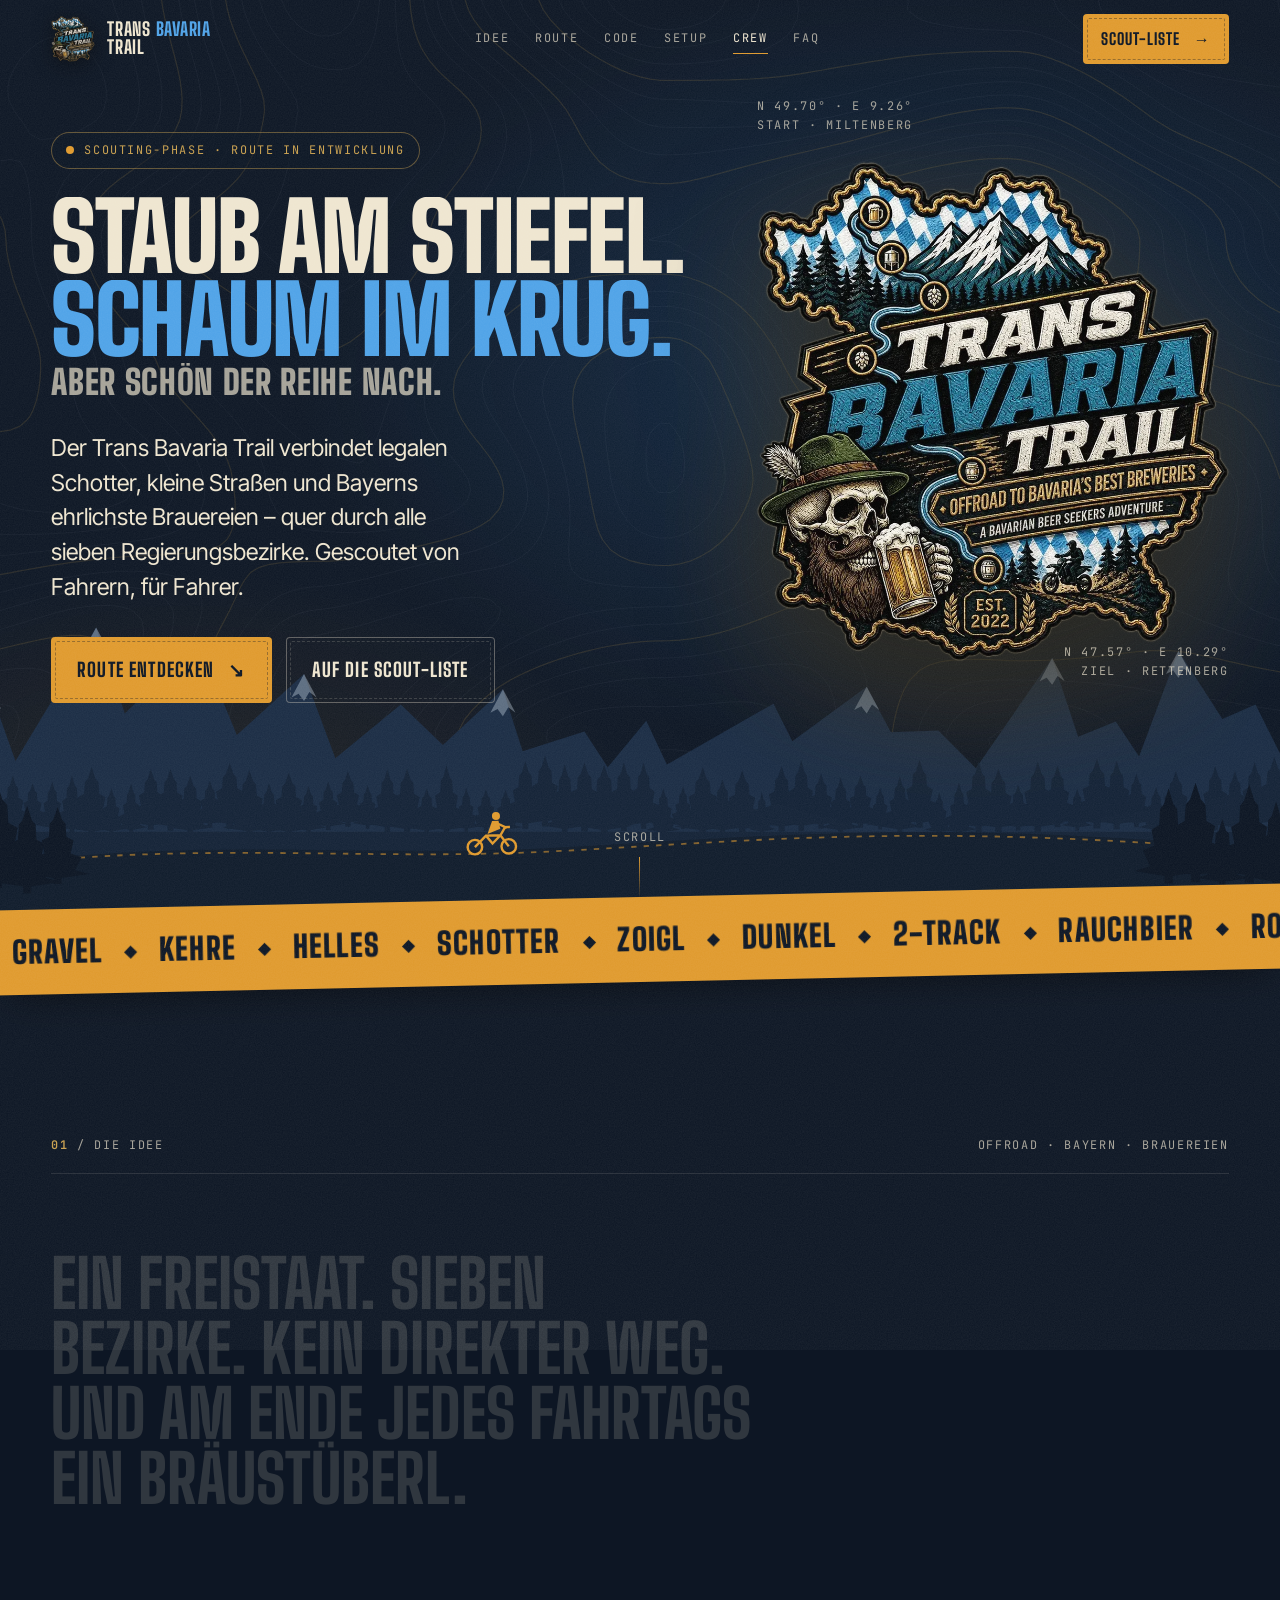
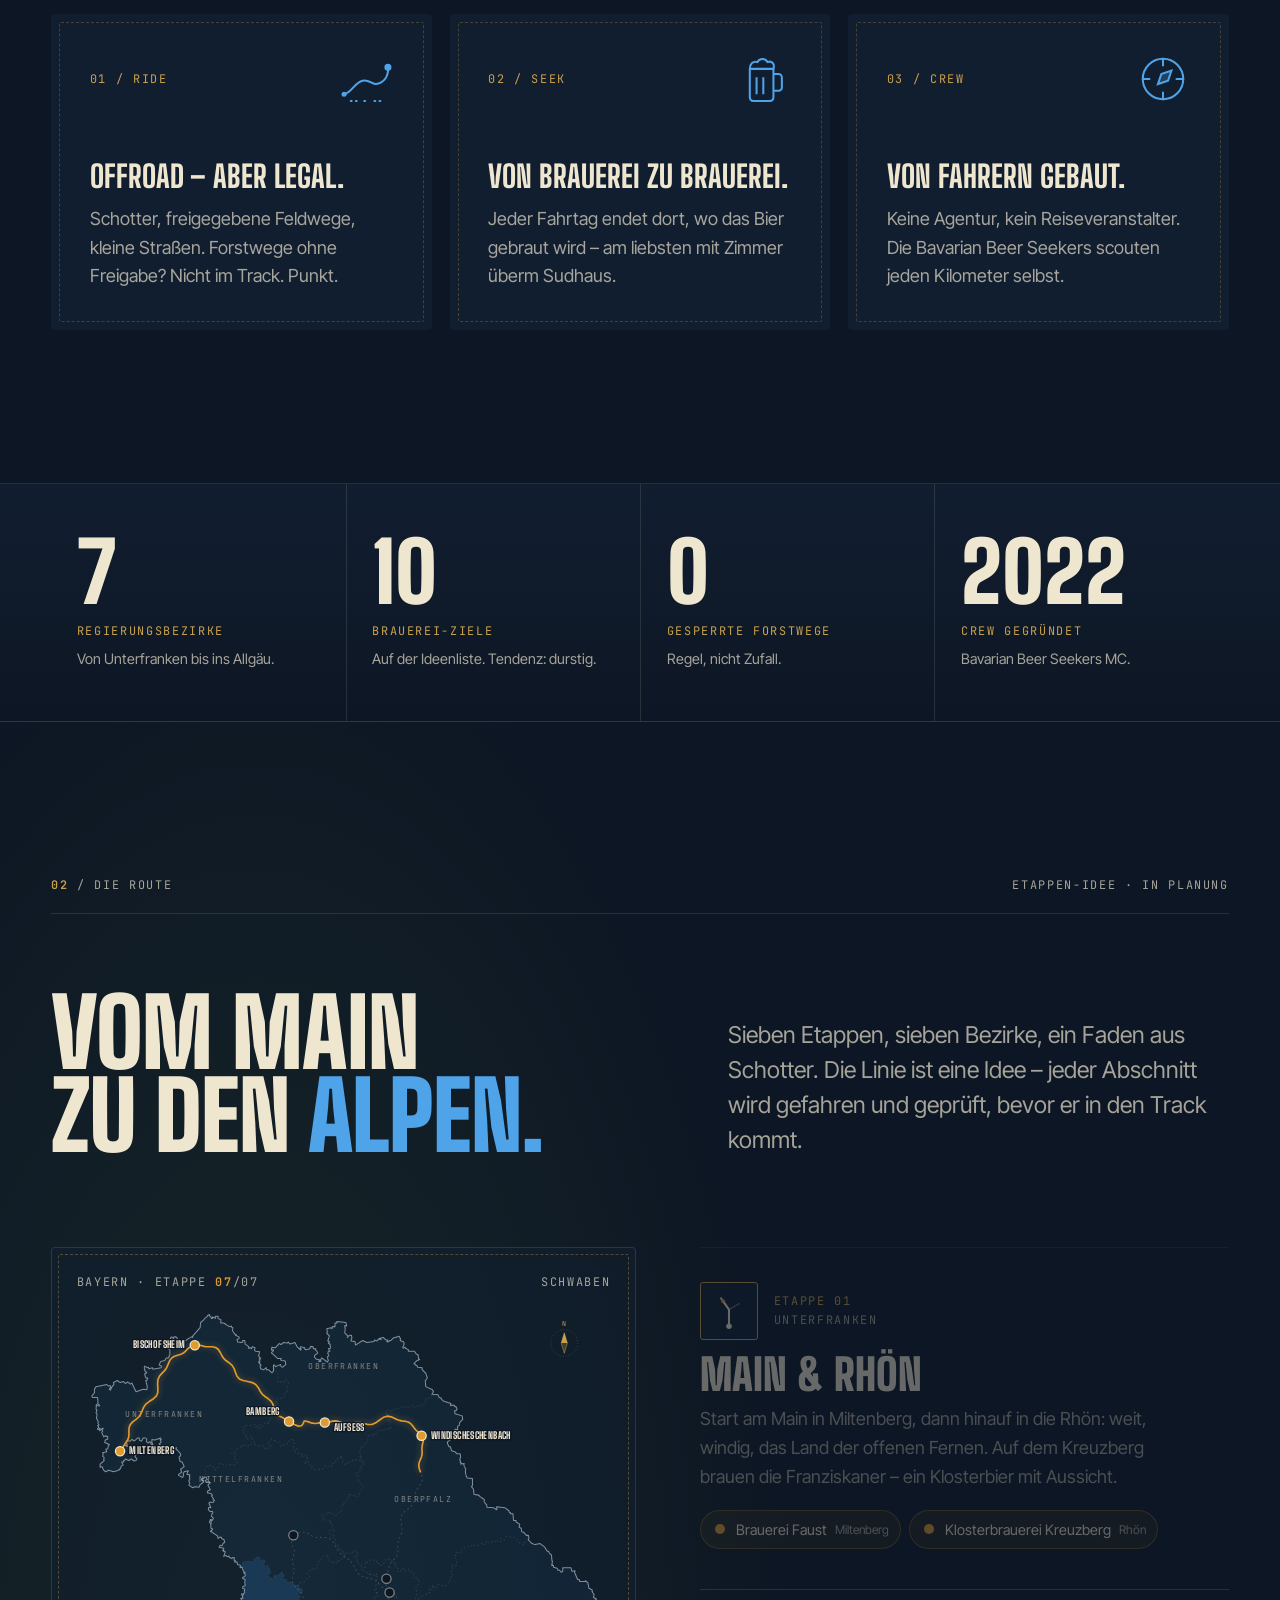
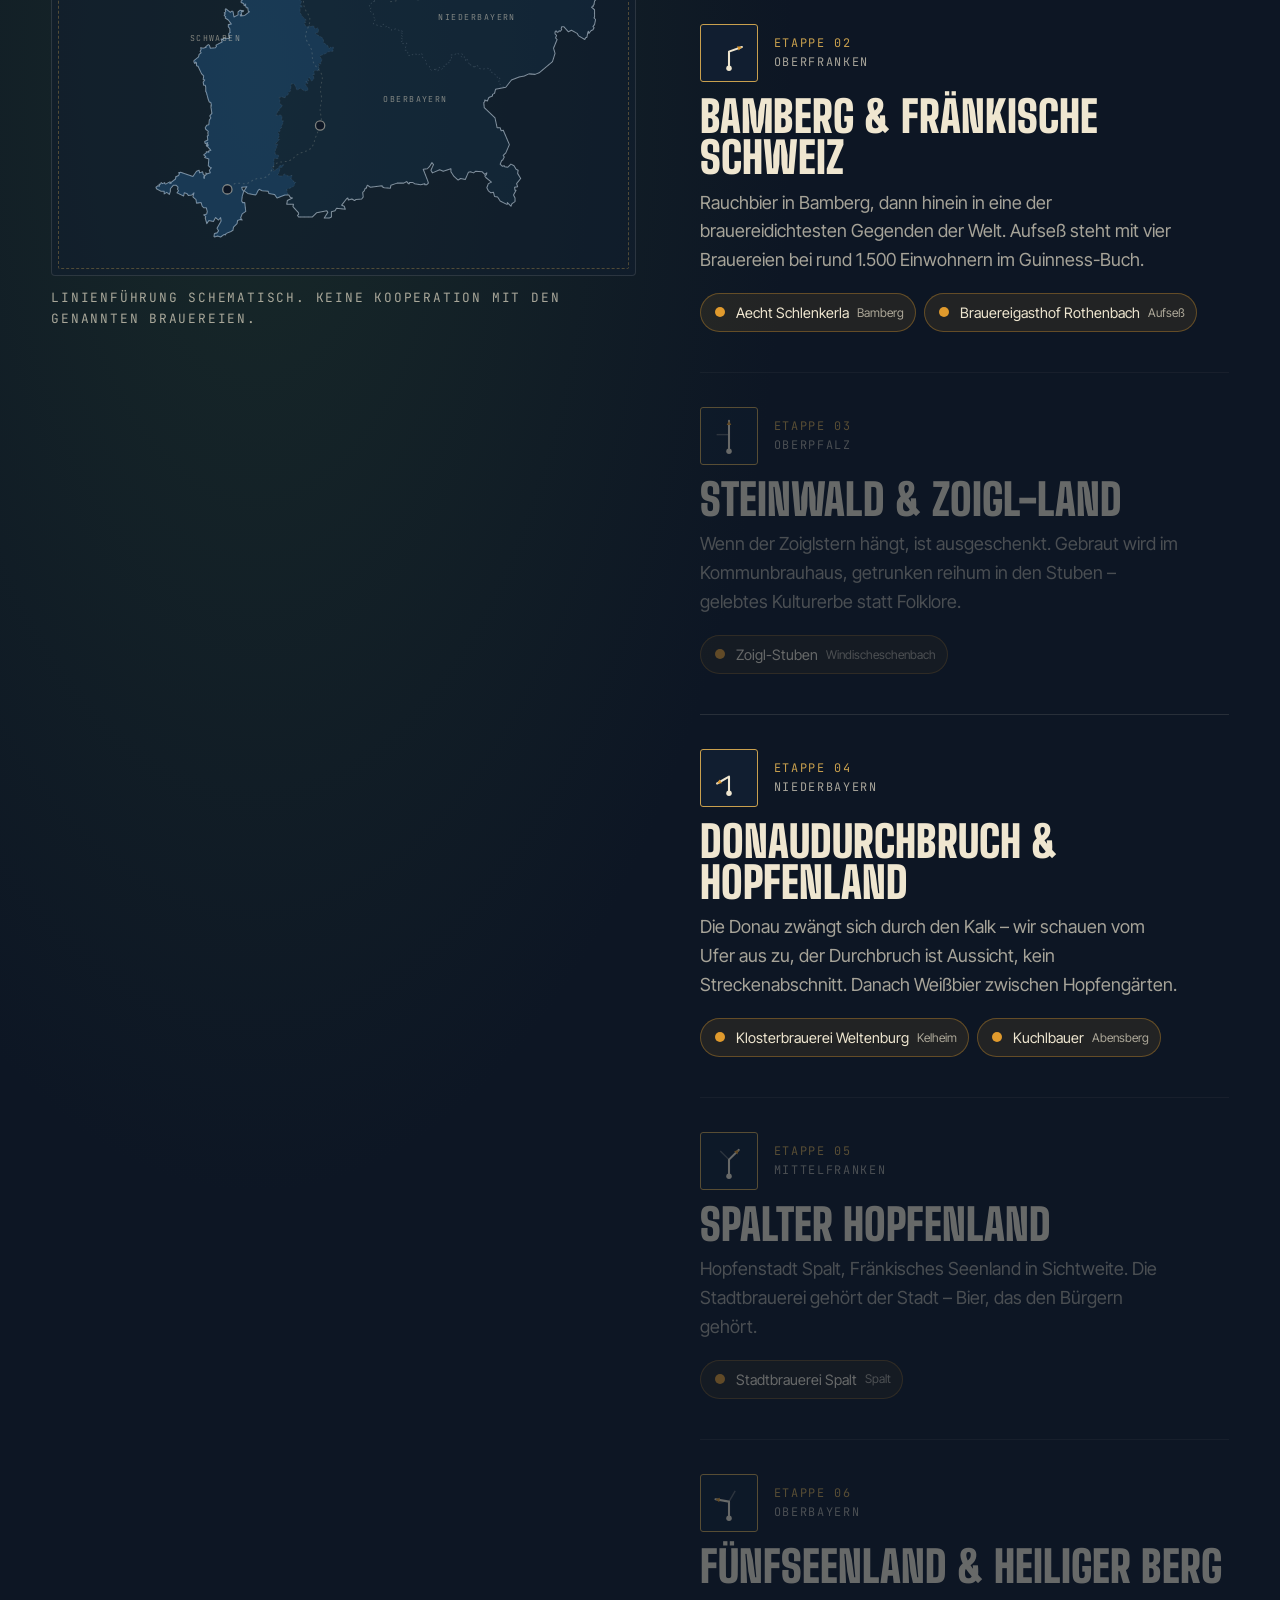
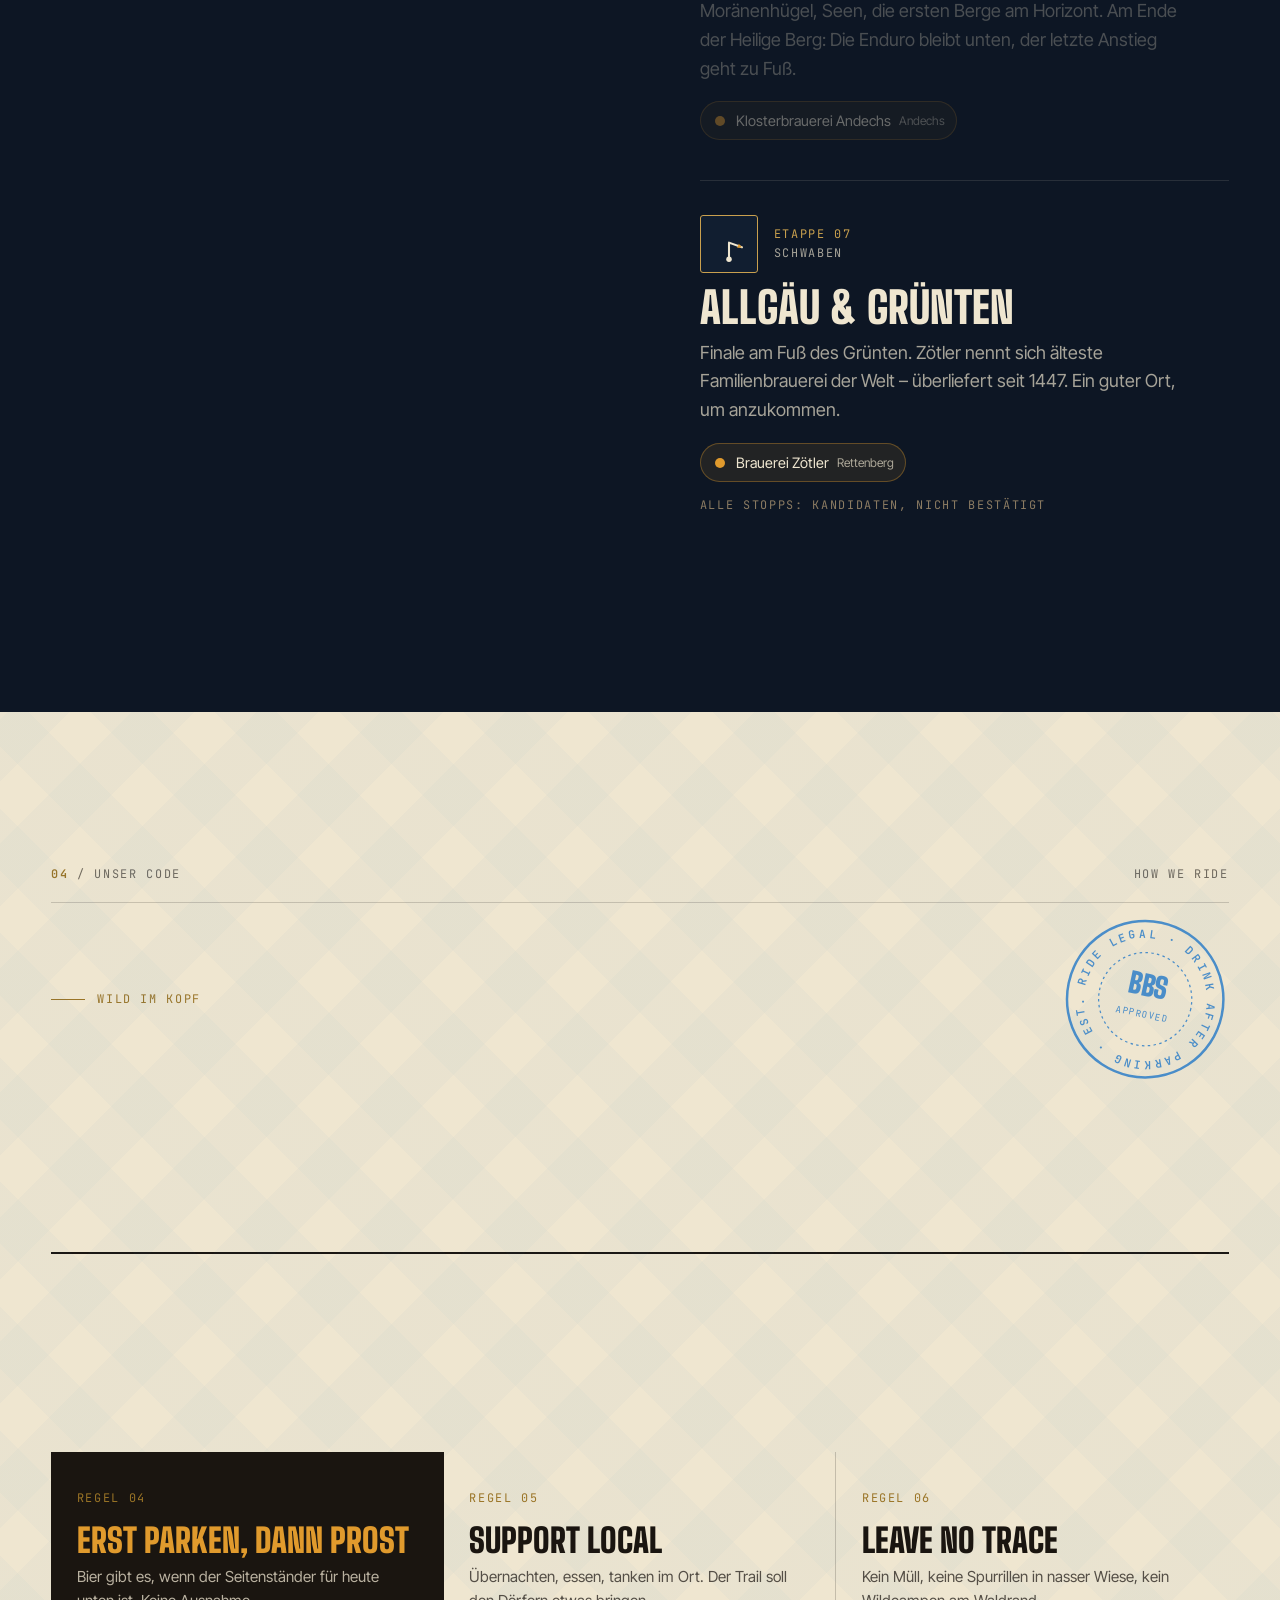
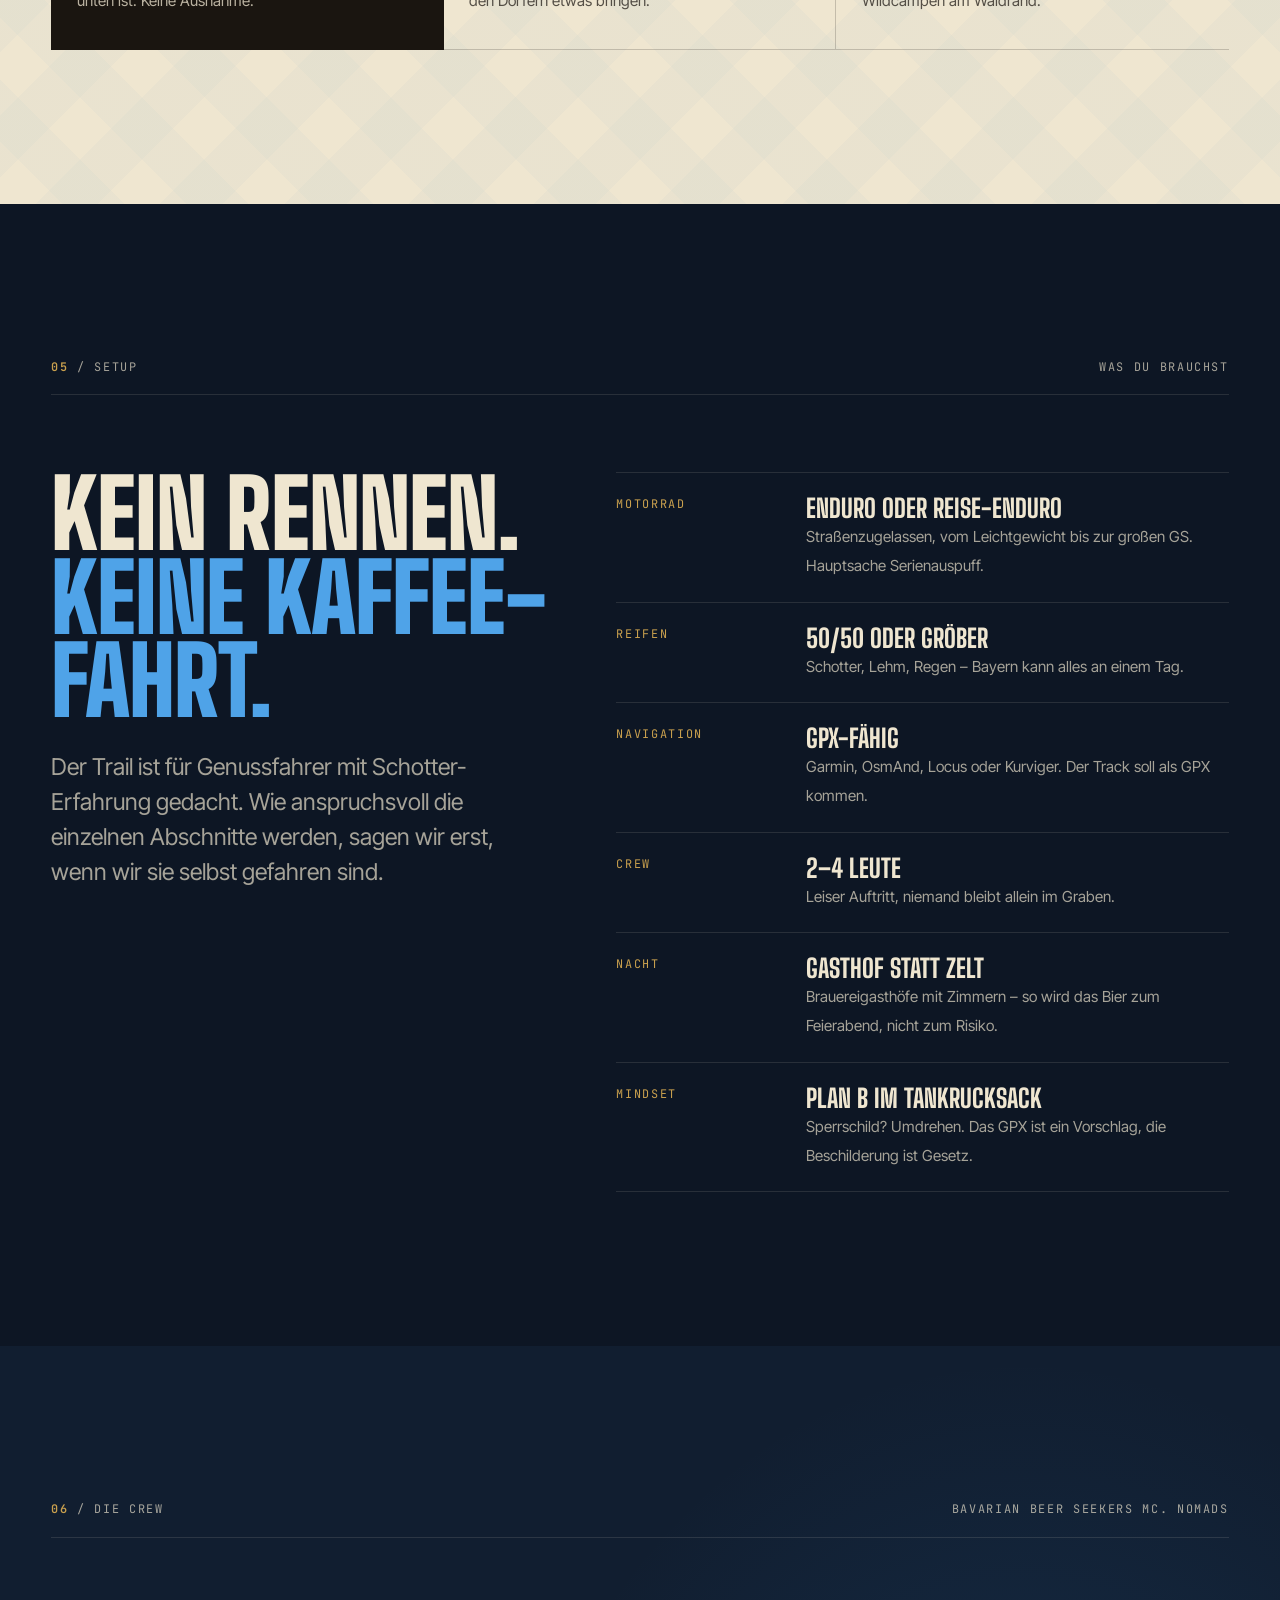
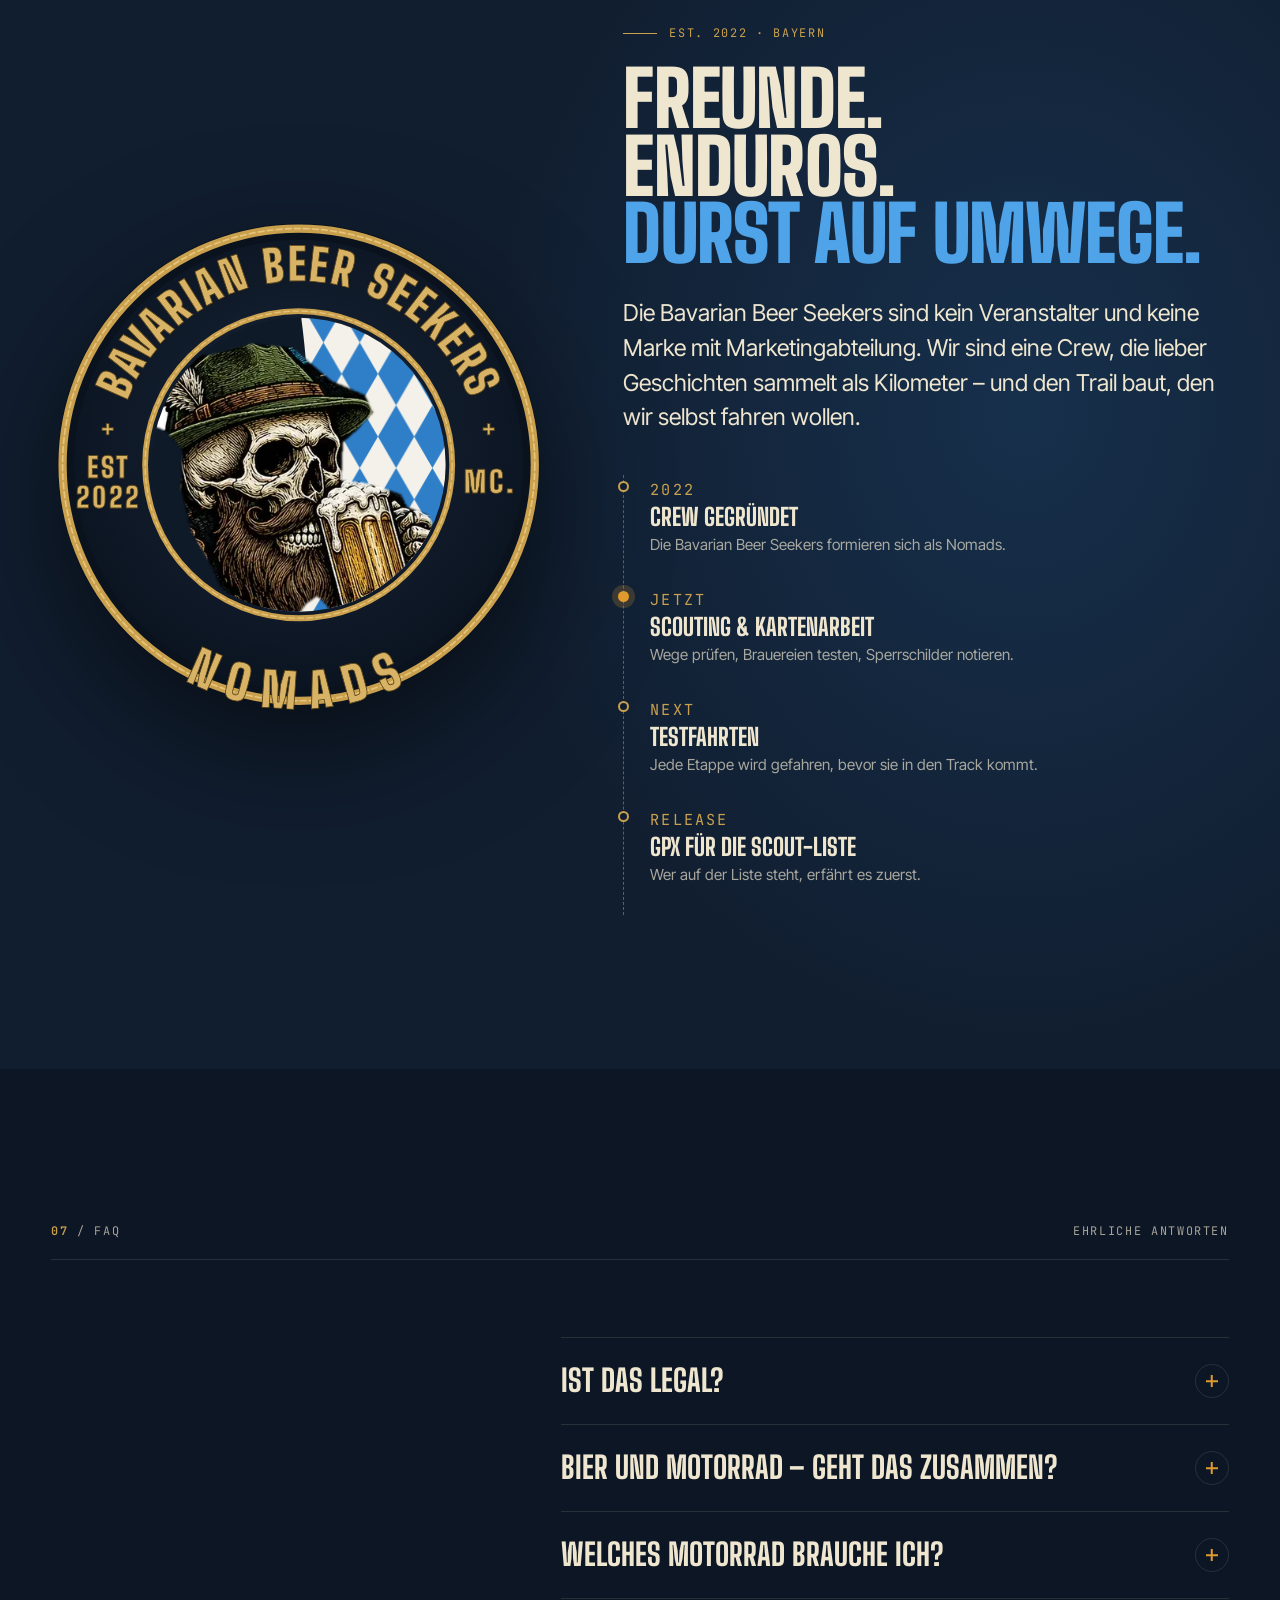
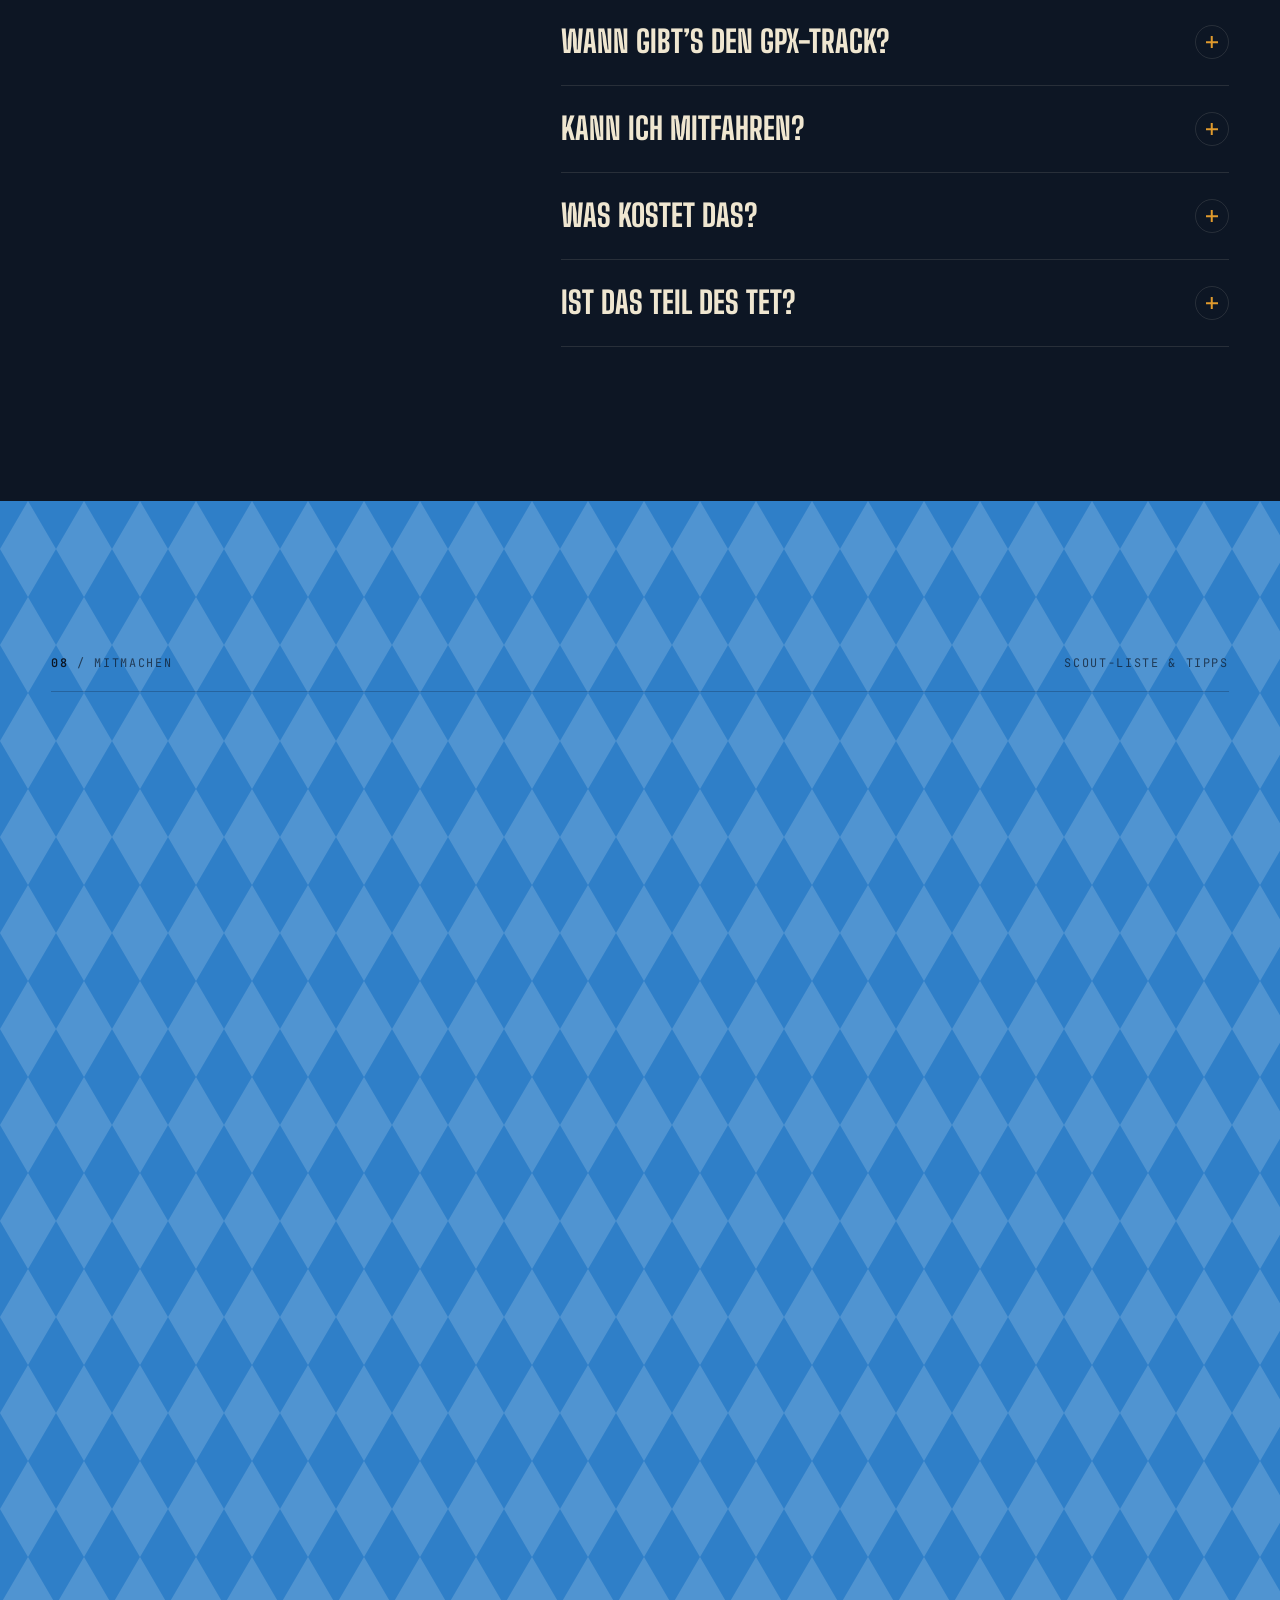
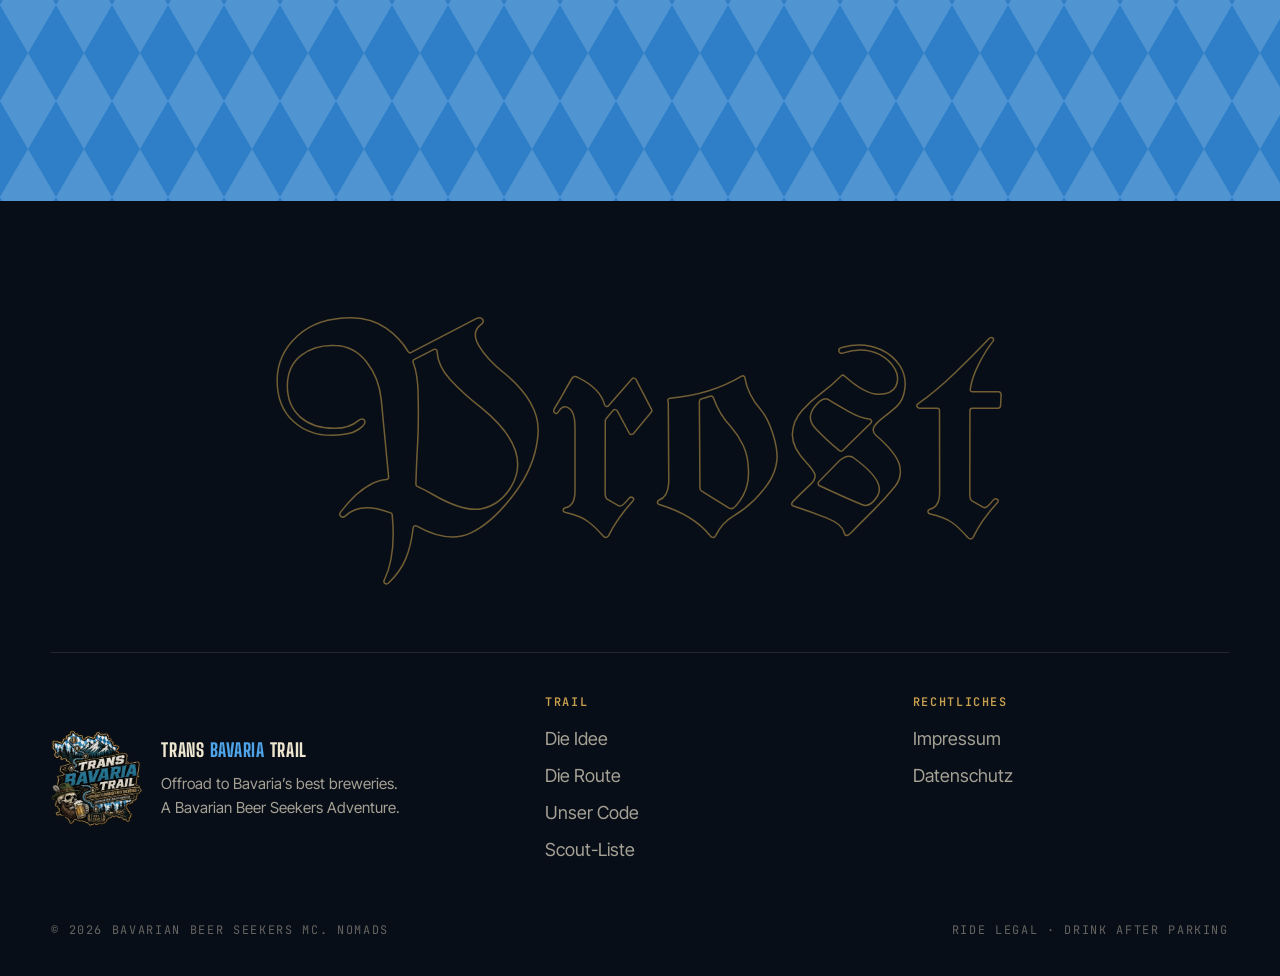
==== commit 915e9ed4: "Hide atlas until data exists; add CLAUDE.md (main-only workflow) Co-Authored-By: Claude Opus 5.5 <no" ====
--- a/index.html
+++ b/index.html
@@ -41,7 +41,6 @@
       <nav class="nav mono" id="nav" aria-label="Hauptnavigation">
         <a href="#idee">Idee</a>
         <a href="#route">Route</a>
-        <a href="#atlas">Atlas</a>
         <a href="#code">Code</a>
         <a href="#setup">Setup</a>
         <a href="#crew">Crew</a>
@@ -142,9 +141,9 @@
             <p>Von Unterfranken bis ins Allgäu.</p>
           </div>
           <div class="stat reveal" data-delay="1">
-            <strong data-count="0">0</strong>
-            <span class="mono">Landbrauereien</span>
-            <p>Im Atlas, gegengeprüft. Tendenz: durstig.</p>
+            <strong data-count="10">10</strong>
+            <span class="mono">Brauerei-Ziele</span>
+            <p>Auf der Ideenliste. Tendenz: durstig.</p>
           </div>
           <div class="stat reveal" data-delay="2">
             <strong>0</strong>
@@ -270,39 +269,7 @@
         </div>
       </section>
 
-      <!-- ATLAS ----------------------------------------------------- -->
-      <section class="section atlas" id="atlas">
-        <div class="wrap">
-          <div class="section-tag mono"><span><b>03</b> / Brauerei-Atlas</span><span class="hide-sm">Landbrauereien · recherchiert </span></div>
-          <div class="route-head">
-            <h2 class="h-display reveal">Wo das Bier<br />noch im <em>Dorf</em> gebraut wird.</h2>
-            <p class="lead muted reveal" data-delay="1">
-              0 Landbrauereien in allen sieben Bezirken, von unserem Recherche-Team gesucht und gegengeprüft.
-              Das ist der Rohstoff, aus dem die Etappen entstehen. Filter nach Bezirk oder nach Brauereien mit Zimmern.
-            </p>
-          </div>
-
-          <div class="atlas-controls" role="group" aria-label="Brauereien filtern">
-            <div class="atlas-chips" id="atlas-chips">
-              <button type="button" class="fchip is-on" data-bezirk="">Alle</button>
-              <button type="button" class="fchip" data-bezirk="Unterfranken">Unterfranken <small>0</small></button><button type="button" class="fchip" data-bezirk="Oberfranken">Oberfranken <small>0</small></button><button type="button" class="fchip" data-bezirk="Oberpfalz">Oberpfalz <small>0</small></button><button type="button" class="fchip" data-bezirk="Mittelfranken">Mittelfranken <small>0</small></button><button type="button" class="fchip" data-bezirk="Niederbayern">Niederbayern <small>0</small></button><button type="button" class="fchip" data-bezirk="Oberbayern">Oberbayern <small>0</small></button><button type="button" class="fchip" data-bezirk="Schwaben">Schwaben <small>0</small></button>
-            </div>
-            <label class="atlas-toggle"><input type="checkbox" id="atlas-rooms" /> <span>Nur mit Zimmern</span></label>
-          </div>
-
-          <div class="atlas-body">
-            <div class="map-frame atlas-map-frame">
-              <div class="map-meta mono">
-                <span><b id="atlas-count">0</b> Brauereien</span>
-                <span class="legend"><i class="lg-room"></i> mit Zimmern <i class="lg-other"></i> Einkehr</span>
-              </div>
-              <svg id="atlas-map" viewBox="-20 -20 1040 1070" role="img" aria-label="Karte Bayern mit allen Brauereien des Atlas"><path class="land" d="M241,9 242,12 244,12 244,9 250,12 249,9 250,8 255,8 255,12 261,15 260,20 261,21 266,21 277,28 281,27 281,29 284,30 283,36 289,44 291,44 289,45 296,48 296,51 292,53 293,58 301,59 303,58 303,55 307,55 308,62 315,67 314,70 319,69 320,71 322,67 327,69 326,74 328,76 336,77 334,85 338,90 335,91 337,93 334,97 337,97 335,99 339,103 337,105 338,110 344,112 349,108 349,112 353,112 360,118 363,115 363,103 365,103 367,106 377,102 378,106 381,107 387,102 386,95 378,94 377,92 378,90 371,90 359,79 363,75 363,73 359,74 360,68 367,69 374,61 378,63 382,59 391,60 392,58 395,62 405,59 409,67 416,74 417,71 415,70 416,67 424,69 423,71 426,73 434,71 435,67 440,67 441,71 446,71 444,72 449,78 449,80 443,84 443,87 446,91 454,93 451,96 455,96 455,93 457,89 468,97 470,95 468,87 471,85 469,80 470,76 473,76 470,71 474,70 474,66 473,62 470,61 472,58 469,56 472,46 467,41 468,39 467,32 475,30 477,32 478,28 483,28 483,21 487,21 486,19 487,18 504,20 506,25 505,27 502,26 503,33 502,40 509,47 507,49 511,45 515,45 516,50 514,56 522,57 523,64 537,55 545,59 559,57 560,54 565,56 568,52 573,53 569,51 577,49 582,54 586,54 584,57 585,58 593,54 597,50 608,47 611,52 610,55 617,58 618,62 615,69 616,70 620,68 620,70 626,73 626,76 638,76 641,81 645,83 646,91 648,92 642,95 637,100 640,102 641,104 643,104 644,107 653,108 653,112 660,119 663,128 659,134 660,145 673,151 675,155 672,160 684,161 686,166 690,167 690,169 694,173 709,178 708,182 715,181 717,184 719,184 721,188 719,192 716,192 717,198 731,202 732,209 726,215 725,221 722,222 722,229 718,228 716,230 717,231 717,236 715,237 716,244 703,252 702,255 705,262 708,262 710,270 717,272 721,276 727,276 728,282 726,288 728,290 727,293 729,294 728,296 735,295 734,298 738,306 737,311 739,320 741,323 751,324 751,338 749,340 753,345 754,355 764,357 765,359 774,365 774,370 779,376 779,380 792,381 798,385 799,384 798,379 814,381 822,387 823,390 825,391 825,393 830,393 831,406 836,406 836,409 843,413 842,419 846,421 847,428 851,429 856,435 860,435 861,440 860,444 867,451 873,453 883,451 892,458 896,465 900,467 901,470 905,473 906,485 907,485 906,492 909,494 905,493 909,494 909,497 916,499 918,503 921,503 924,507 927,505 927,498 943,498 945,505 951,504 950,507 956,521 959,521 960,525 970,525 972,523 972,525 976,527 978,538 984,541 985,544 984,545 988,550 987,556 993,559 989,563 988,570 986,572 987,573 983,575 989,580 989,594 988,596 991,599 989,609 986,613 988,615 986,619 982,621 978,626 977,622 976,624 974,634 972,634 970,638 958,631 955,626 944,620 938,623 929,613 925,613 924,617 925,619 922,622 920,621 919,623 916,624 914,621 912,623 912,627 915,630 913,635 916,638 909,655 912,665 907,681 881,703 873,706 861,705 852,709 842,711 827,717 816,731 796,735 794,743 790,745 790,748 783,751 780,758 775,756 775,759 773,761 774,771 795,791 799,810 805,810 807,816 811,815 823,843 816,859 811,864 813,867 810,873 808,874 805,881 809,885 813,884 814,886 820,887 826,881 832,884 836,891 840,893 839,899 845,909 837,919 839,925 833,926 834,932 836,932 831,941 834,947 834,954 828,958 826,963 819,956 819,959 817,959 805,953 800,945 794,944 792,936 787,937 782,933 779,927 782,919 788,916 777,907 775,904 778,902 779,898 775,901 770,896 757,895 753,898 747,896 743,897 737,911 728,909 723,912 715,905 709,896 709,890 694,895 687,892 673,898 670,893 675,882 672,878 667,886 663,890 655,891 664,914 665,918 662,921 658,921 658,919 650,921 638,919 635,917 628,917 628,919 626,919 623,915 617,918 604,918 592,922 591,928 579,927 575,925 575,923 552,926 546,922 544,928 542,928 540,933 537,936 538,945 535,949 524,950 521,952 516,949 509,951 508,947 506,948 496,961 501,963 503,969 486,967 483,972 476,974 476,984 472,986 462,986 469,975 467,972 447,976 439,984 412,984 410,981 412,979 412,976 401,964 402,959 389,959 390,952 400,947 396,946 393,941 385,941 370,947 365,940 354,938 353,934 341,933 335,930 332,934 330,939 328,941 313,938 306,933 311,925 301,926 302,930 305,934 302,944 301,953 303,956 307,956 309,973 302,978 299,986 302,990 298,989 293,991 292,997 285,1004 284,1010 279,1013 271,1016 269,1019 267,1018 260,1023 254,1021 248,1023 247,1022 248,1016 253,1015 256,1011 253,1006 261,992 260,985 256,990 250,985 246,993 237,991 233,997 230,986 231,983 227,980 233,978 234,973 232,966 227,966 224,963 222,956 213,957 212,950 206,945 208,937 204,941 197,942 194,938 189,937 188,943 175,937 178,933 176,930 177,926 173,922 168,922 162,929 162,934 160,940 155,936 150,939 150,934 144,934 135,929 134,926 138,923 141,924 140,920 143,920 144,917 147,919 151,917 151,919 153,920 160,916 162,916 161,919 164,918 163,917 172,910 173,906 172,906 178,903 180,899 178,898 182,897 206,905 213,895 218,893 219,898 225,896 226,901 228,902 227,907 228,909 229,904 232,901 231,898 233,900 240,898 238,893 242,888 240,888 236,884 237,871 229,868 231,866 227,863 232,859 232,857 237,858 236,856 241,854 234,846 236,844 235,842 233,846 232,844 235,839 230,841 229,837 235,834 234,826 236,825 235,820 236,817 231,813 230,810 233,805 237,804 238,795 241,791 239,787 243,782 241,769 242,768 241,767 242,766 241,761 238,760 236,755 232,740 231,740 231,731 230,727 227,727 226,721 229,717 226,716 227,709 223,705 216,690 213,689 213,683 211,682 210,685 208,682 208,679 217,672 218,667 222,664 220,661 222,658 221,654 226,655 232,653 231,652 236,648 238,649 240,655 250,654 252,651 251,649 263,643 261,637 264,638 266,635 275,636 278,634 276,632 276,626 279,624 278,624 278,617 275,613 275,610 276,610 275,609 281,608 275,600 269,596 270,594 267,591 269,588 267,586 270,584 269,580 270,578 279,585 281,583 284,583 286,594 294,590 294,584 298,581 305,582 303,584 301,583 300,585 301,590 298,590 299,592 307,591 316,584 314,583 313,576 310,576 308,570 309,569 306,572 305,568 300,566 300,563 302,562 299,558 304,557 302,555 304,551 301,551 301,549 304,550 307,546 306,545 307,540 303,538 303,535 308,533 307,526 308,521 303,519 303,517 308,514 308,511 305,508 308,508 304,504 302,497 298,498 298,495 299,495 298,493 293,492 292,487 287,487 289,485 286,483 287,479 284,478 282,480 277,478 276,475 273,477 270,474 266,476 269,467 264,465 265,463 266,464 266,460 257,458 259,454 263,455 265,450 268,449 267,444 262,441 262,439 259,438 255,441 254,436 240,427 244,424 244,422 241,421 241,413 240,413 242,411 238,410 240,404 242,404 240,405 242,408 246,402 242,398 243,393 245,391 244,388 240,389 236,385 237,380 241,381 237,372 239,370 245,371 248,367 245,365 246,363 242,358 244,357 242,354 234,352 235,348 240,346 235,337 240,332 232,332 230,328 234,326 232,322 228,321 228,323 222,327 227,329 226,332 220,336 218,341 210,340 205,342 198,337 200,333 198,329 200,324 199,321 200,319 199,319 200,317 194,316 197,309 189,311 187,315 188,318 186,322 178,318 178,316 184,312 182,306 189,301 185,292 181,291 179,283 182,279 182,276 175,268 173,268 174,264 164,270 164,275 161,277 157,271 156,265 153,268 149,268 149,275 144,277 139,273 140,268 142,267 138,264 141,264 140,261 143,262 142,260 143,259 140,257 144,253 142,248 144,248 143,245 132,249 126,248 126,254 128,258 127,259 125,259 124,254 122,252 119,255 115,252 116,248 114,245 109,245 106,251 102,250 101,245 98,245 92,251 87,248 84,251 76,251 78,259 73,260 89,264 82,266 87,272 90,271 91,263 94,264 94,266 97,268 98,274 93,281 97,286 95,289 91,290 86,286 81,289 74,286 73,289 71,289 71,292 67,292 70,298 66,300 65,305 62,306 63,307 58,309 51,311 42,308 36,311 32,308 29,301 25,302 25,296 33,289 32,287 33,283 30,281 31,276 30,274 38,272 36,267 40,266 41,260 43,258 34,254 35,249 40,247 39,243 40,242 35,241 32,243 28,234 30,232 29,229 31,227 30,226 24,231 25,226 21,229 20,227 22,225 22,223 20,221 23,220 21,217 21,212 18,207 19,199 17,196 19,192 18,192 17,187 18,183 17,182 18,180 23,183 24,181 20,178 21,175 20,166 10,166 9,163 14,157 14,150 17,145 38,141 42,144 45,143 46,146 43,150 45,152 49,144 52,141 51,137 59,133 64,137 71,135 74,139 79,136 84,140 87,138 95,155 109,150 116,151 117,145 114,133 116,133 118,128 114,128 113,125 112,120 116,118 112,114 113,114 111,109 112,105 117,108 119,107 120,110 127,108 128,111 144,108 145,105 140,103 143,96 151,94 154,89 158,89 161,83 161,73 159,72 159,69 161,67 163,55 164,55 162,51 164,48 168,51 169,48 173,48 178,54 185,56 187,53 190,56 203,48 205,49 206,48 205,47 220,30 221,20 227,15 229,12 233,9 236,5 239,5 238,7 241,9Z"/><path class="district" data-district="Mittelfranken" d="M364,250 372,253 377,261 382,261 385,256 393,256 393,250 403,247 401,249 404,251 402,253 404,255 402,263 410,267 402,268 402,271 413,275 413,278 421,277 421,279 419,281 423,282 429,278 428,284 432,284 428,287 428,291 422,293 426,295 430,291 435,295 434,299 436,303 439,302 442,307 456,306 461,304 464,299 469,303 472,300 476,301 476,298 480,296 478,293 486,291 488,284 495,281 493,284 496,283 499,295 504,297 506,297 505,294 511,294 514,288 518,290 518,288 520,287 532,289 532,277 535,283 533,284 535,288 534,291 540,290 536,294 540,295 538,298 536,297 532,301 531,304 534,303 534,309 530,310 529,314 524,313 522,316 524,319 530,319 528,324 529,328 526,330 532,331 533,335 538,337 539,340 531,352 530,358 527,360 518,357 517,355 511,356 510,354 510,358 508,359 511,360 504,366 505,367 503,369 503,372 498,373 500,376 494,378 497,383 495,387 496,388 488,391 485,397 477,392 475,393 473,390 467,390 469,394 467,396 463,392 456,397 458,400 462,400 459,405 465,404 468,407 474,405 477,407 472,410 474,410 474,412 477,411 476,412 479,416 477,418 483,427 471,425 471,430 474,433 482,435 480,441 484,442 483,452 484,455 490,453 489,462 494,462 500,471 502,470 504,472 499,474 502,479 496,481 493,485 489,485 489,483 484,491 478,485 478,489 471,485 471,481 469,479 470,474 462,474 454,482 456,484 451,487 450,490 451,491 447,493 447,501 436,501 429,510 434,516 424,522 424,525 413,527 411,530 411,533 404,532 399,526 391,528 393,526 389,525 389,521 381,520 380,518 385,514 380,508 381,505 372,512 373,515 365,512 363,520 353,516 354,515 352,512 354,512 356,507 358,508 358,506 356,506 356,501 354,500 353,494 346,494 344,491 346,490 346,484 344,482 340,484 334,477 329,478 325,482 325,487 316,485 303,487 302,492 304,494 300,495 297,492 293,492 292,487 287,487 287,479 284,478 282,480 277,478 276,475 273,477 270,474 266,476 269,467 264,465 265,463 266,464 266,460 257,458 259,454 263,455 265,450 268,449 267,444 262,441 262,439 259,438 255,441 254,436 240,427 244,424 244,422 241,421 240,413 242,411 238,410 240,404 242,404 240,405 242,408 246,402 242,398 243,393 245,391 244,388 240,389 236,385 237,380 241,381 237,372 239,370 245,371 248,367 245,365 246,363 242,358 242,354 234,352 235,348 240,346 235,337 240,332 232,332 230,330 230,328 234,326 231,322 231,316 229,314 229,307 235,298 244,300 250,308 251,305 255,304 255,297 259,294 271,299 274,297 285,298 293,294 287,285 290,284 287,282 290,277 281,275 283,273 286,274 291,269 291,267 300,260 300,264 302,259 314,261 315,258 325,256 334,261 344,260 347,267 350,267 350,265 357,264 358,259 350,256 359,249 359,246 364,250Z"/><path class="district" data-district="Niederbayern" d="M860,444 867,451 873,453 883,451 892,458 896,465 900,467 901,470 905,473 907,485 906,492 909,494 905,493 909,494 909,497 916,499 918,503 921,503 924,507 927,505 927,498 943,498 945,505 951,504 950,507 956,521 959,521 960,525 970,525 972,523 972,525 976,527 978,538 984,541 984,545 988,550 987,556 993,558 989,563 987,573 983,576 989,580 988,596 991,602 986,613 988,615 986,619 982,621 978,626 977,622 976,624 976,627 974,628 975,632 970,638 958,631 955,626 944,620 938,623 929,613 925,613 925,619 922,622 920,621 918,624 916,624 914,621 912,623 912,627 915,630 913,635 916,638 909,655 912,665 907,681 881,703 873,706 861,705 852,709 842,711 827,717 816,731 810,730 806,727 802,722 802,719 805,719 804,713 800,714 800,711 797,711 794,704 788,702 789,700 787,697 785,698 786,696 780,694 770,696 763,694 761,689 759,689 759,691 756,690 755,694 755,691 751,691 749,688 746,687 746,689 741,677 738,677 738,680 737,674 735,673 736,672 733,671 731,673 729,671 729,668 732,667 730,666 726,667 719,664 717,668 708,668 710,672 710,678 707,678 707,682 705,681 705,686 699,686 697,691 694,690 693,694 691,696 689,693 686,692 688,696 683,699 680,695 679,698 676,698 678,696 671,698 667,695 667,690 661,686 661,680 654,674 654,667 651,666 650,668 648,666 646,669 644,667 635,666 634,668 630,667 629,669 625,669 625,663 622,662 622,659 619,659 623,645 615,646 611,643 616,640 612,634 615,632 612,630 615,628 611,623 614,623 613,620 609,621 602,617 593,620 593,617 584,613 582,614 583,612 577,608 575,613 558,608 558,602 563,599 557,593 558,587 550,582 554,575 550,573 550,569 555,567 555,564 563,564 560,562 559,555 564,556 568,550 564,548 568,546 561,547 560,541 560,538 562,540 564,538 562,534 563,531 568,529 567,523 563,522 566,510 564,510 563,514 560,515 557,510 553,512 552,509 550,509 551,511 549,511 546,510 546,507 538,503 543,495 542,486 548,488 551,484 559,482 559,485 565,486 566,491 568,489 568,492 574,494 582,484 581,482 592,481 595,486 599,486 598,491 600,489 603,492 604,494 600,495 603,499 606,499 606,502 604,502 604,504 606,506 613,502 613,500 617,500 617,503 620,505 626,500 627,505 637,508 637,520 642,517 642,521 645,520 644,525 647,524 647,531 645,530 640,537 642,539 642,551 640,553 640,559 642,559 642,561 648,561 646,557 668,546 666,546 668,542 667,538 670,541 673,538 673,531 675,534 674,537 680,537 684,530 696,535 705,526 708,526 707,519 709,519 710,513 713,513 709,507 711,502 713,499 709,496 712,492 715,495 720,494 720,482 718,480 717,474 719,474 720,468 727,470 730,465 728,464 733,459 735,460 742,456 747,457 748,455 752,456 753,453 760,456 770,450 771,453 774,453 776,452 775,449 780,445 782,450 788,449 790,445 796,447 799,444 802,448 807,447 809,446 806,441 813,444 818,436 821,438 834,439 838,443 838,447 851,454 854,446 859,443 858,439 860,435 860,444Z"/><path class="district" data-district="Oberbayern" d="M383,901 381,904 375,904 371,901 374,898 376,887 380,887 383,882 375,884 371,890 367,891 367,893 362,895 364,891 359,888 364,885 364,870 372,870 373,866 373,864 366,861 367,852 370,849 368,847 371,845 371,842 366,842 375,833 371,832 374,828 374,822 372,821 372,818 376,817 376,812 379,810 379,806 382,800 382,796 380,797 379,794 380,788 377,785 368,786 372,777 374,778 374,773 376,773 381,766 377,765 375,760 376,758 374,751 380,750 387,752 385,750 392,745 392,741 396,739 398,724 404,725 409,737 415,733 425,739 426,737 430,738 430,732 425,726 427,723 430,724 430,721 426,720 432,719 430,715 433,712 437,719 440,717 442,714 440,706 443,706 442,700 444,698 450,699 453,695 451,694 451,690 453,688 451,688 451,684 456,686 455,683 458,677 456,675 453,670 466,665 469,662 479,661 480,653 474,653 472,656 468,649 460,644 461,641 459,635 445,627 445,625 450,625 451,618 449,615 447,617 442,615 442,611 434,613 434,611 429,613 425,611 423,605 426,605 424,601 427,600 420,594 415,586 415,576 416,574 419,575 419,572 415,572 418,563 411,559 415,555 414,551 411,552 407,548 414,549 420,545 418,538 412,539 413,533 411,533 411,530 424,525 424,522 434,516 429,510 436,501 447,501 447,493 451,491 451,487 456,484 454,482 462,474 470,474 469,479 471,481 471,485 478,489 478,485 484,491 489,483 489,485 493,485 496,481 502,479 499,474 504,472 499,470 496,465 509,470 517,470 519,465 527,468 528,470 526,470 525,475 526,477 521,476 523,479 527,481 526,487 529,488 529,492 535,493 536,501 541,506 546,507 546,510 549,511 551,511 550,509 552,509 553,512 557,510 561,515 563,514 564,510 566,510 563,522 567,523 568,529 563,531 562,534 564,538 562,540 560,538 560,541 561,547 568,546 564,548 568,550 564,556 559,555 560,562 563,564 555,564 555,567 550,569 550,573 554,575 550,582 558,587 557,593 563,599 558,602 558,608 575,613 577,608 583,612 582,614 584,613 593,617 593,620 602,617 609,621 613,620 614,623 611,623 615,628 612,630 615,632 612,634 616,640 611,643 615,646 623,645 619,659 622,659 622,662 625,663 625,669 629,669 630,667 634,668 635,666 644,667 646,669 648,666 650,668 651,666 654,667 654,674 661,680 661,686 667,690 667,695 671,698 678,696 676,698 679,698 680,695 683,699 688,696 686,692 689,693 691,696 693,694 694,690 697,691 699,686 705,686 705,681 707,682 707,678 710,678 710,672 708,668 717,668 719,664 726,667 730,666 732,667 729,668 729,671 731,673 733,671 736,672 735,673 737,674 738,680 738,677 741,677 746,689 746,687 749,688 751,691 755,691 755,694 756,690 759,691 759,689 761,689 763,694 770,696 780,694 786,696 785,698 787,697 789,700 788,702 794,704 797,711 800,711 800,714 804,713 805,719 802,719 802,722 806,727 812,731 796,735 794,743 790,745 790,748 783,751 780,758 775,756 775,759 773,761 774,771 795,791 799,810 805,810 807,816 811,815 823,843 816,859 811,864 813,867 805,881 809,885 813,884 814,886 820,887 826,881 832,884 836,891 840,893 839,899 845,909 837,919 839,925 833,926 834,932 836,932 831,941 834,947 834,954 828,958 826,963 819,956 819,959 817,959 805,953 800,945 794,944 792,936 787,937 782,933 779,927 782,919 788,916 777,907 775,904 778,902 779,898 775,901 770,896 757,895 753,898 747,896 743,897 737,911 728,909 723,912 715,905 709,896 709,890 694,895 687,892 673,898 670,893 675,882 672,878 667,886 663,890 655,891 664,914 665,918 662,921 658,921 658,919 650,921 638,919 635,917 628,917 628,919 626,919 623,915 617,918 604,918 592,922 591,928 579,927 575,925 575,923 552,926 546,922 544,928 542,928 540,933 537,936 538,945 535,949 524,950 521,952 516,949 509,951 508,947 506,948 496,961 501,963 503,969 486,967 483,972 476,974 476,984 472,986 462,986 469,975 467,972 447,976 439,984 412,984 410,981 412,979 412,976 401,964 402,959 389,959 390,952 400,947 396,947 393,941 391,940 389,930 400,926 405,921 404,919 407,916 403,916 401,912 397,909 400,904 399,903 391,904 385,900 383,901Z"/><path class="district" data-district="Oberfranken" d="M441,71 446,71 444,72 449,78 449,80 443,84 443,87 446,91 454,93 451,96 455,96 457,89 468,97 470,95 468,87 471,85 469,80 470,76 473,76 470,71 474,70 474,66 473,62 470,61 472,58 469,56 472,46 467,41 467,32 475,30 477,32 478,28 483,28 483,21 487,21 487,18 504,20 506,25 505,27 502,26 502,40 509,47 507,49 511,45 515,45 514,56 522,57 523,64 537,55 545,59 559,57 560,54 565,56 568,52 573,53 569,51 577,49 582,54 586,54 584,57 585,58 593,54 597,50 608,47 611,52 610,55 617,58 616,70 620,68 620,70 626,73 626,76 638,76 641,81 645,83 648,92 642,95 637,100 640,102 641,104 643,104 644,107 653,108 653,112 658,115 663,126 659,134 660,145 663,147 665,146 667,149 670,148 675,155 668,168 660,168 659,179 651,181 650,183 644,183 639,187 636,184 636,181 631,186 628,183 626,186 615,184 603,189 601,187 601,189 594,190 594,193 588,190 582,191 582,197 585,197 582,201 585,202 586,199 588,206 588,210 585,210 588,211 588,213 592,213 592,216 588,218 593,226 588,226 588,228 581,227 579,230 574,229 573,231 568,229 565,236 560,236 559,240 555,240 555,238 552,241 548,239 546,254 539,256 540,260 538,264 531,261 531,263 533,265 532,272 529,274 533,276 531,278 533,283 532,289 520,287 518,288 518,290 514,288 511,294 505,294 506,297 499,295 496,283 493,284 495,281 488,284 486,291 478,293 480,296 476,298 476,301 472,300 469,303 464,299 461,304 456,306 442,307 439,302 436,303 434,299 435,295 430,291 426,295 422,293 428,291 428,287 432,284 428,284 429,278 423,282 419,281 421,279 421,277 413,278 413,275 402,271 402,268 410,267 402,263 404,255 402,253 404,251 401,249 403,247 393,250 393,256 389,255 383,257 382,261 377,261 372,253 359,246 359,249 350,256 358,259 357,264 347,267 344,260 340,262 326,258 326,253 323,251 323,248 321,248 323,245 318,243 314,247 309,247 309,245 312,243 311,239 308,240 304,236 308,232 303,230 305,228 306,220 316,221 327,218 328,223 332,221 331,224 333,225 335,220 337,219 335,225 337,226 342,224 342,220 349,214 352,216 352,218 355,214 353,213 358,211 355,207 358,204 359,205 365,197 362,194 369,191 365,183 370,181 370,176 366,174 371,174 371,169 373,166 380,169 385,164 385,158 389,157 390,155 389,145 393,136 387,131 385,136 377,135 378,137 376,137 372,135 371,128 373,125 373,121 367,115 369,112 363,109 363,103 365,103 367,106 377,102 378,106 381,107 386,105 387,99 386,95 378,94 378,90 371,90 359,79 363,75 363,73 359,74 360,68 367,69 374,61 378,63 382,59 391,60 392,58 395,62 405,59 409,67 416,74 416,67 424,69 423,71 426,73 434,71 435,67 440,67 441,71Z"/><path class="district" data-district="Oberpfalz" d="M674,160 684,161 686,166 690,167 694,173 709,178 708,182 715,181 717,184 719,184 721,188 719,192 716,192 717,198 731,202 732,209 726,215 725,221 722,222 722,229 718,228 716,230 716,244 703,252 702,255 705,262 708,262 710,270 717,272 721,276 727,276 728,282 726,288 728,290 727,293 729,294 728,296 735,295 734,298 738,306 737,311 739,320 741,323 751,324 751,338 749,340 753,345 754,355 764,357 765,359 774,365 774,370 779,376 779,380 792,381 798,385 799,384 798,379 814,381 822,387 823,390 825,391 825,393 830,393 831,406 836,406 836,409 843,413 842,419 846,421 847,428 850,428 856,435 859,435 858,439 859,443 854,446 852,454 838,447 838,443 834,439 821,438 818,436 813,444 806,441 809,446 807,447 802,448 799,444 796,447 790,445 788,449 782,450 780,445 775,449 776,452 774,453 771,453 770,450 760,456 753,453 752,456 748,455 747,457 742,456 735,460 733,459 728,464 730,465 727,470 720,468 719,474 717,474 718,480 720,482 720,494 715,495 712,492 709,496 713,499 711,502 709,507 713,513 710,513 709,519 707,519 708,526 705,526 696,535 684,530 680,537 674,537 675,534 673,531 673,538 670,541 667,538 668,542 666,546 668,546 646,557 648,561 642,561 642,559 640,559 640,553 642,551 642,539 640,537 645,530 647,531 647,524 644,525 645,520 642,521 642,517 637,520 637,508 627,505 626,500 623,503 619,505 619,500 613,500 613,502 606,506 604,504 604,502 606,502 606,499 603,499 600,495 604,494 603,492 600,489 598,491 599,486 595,486 592,481 581,482 582,484 574,494 568,492 568,489 566,491 565,486 559,485 559,482 551,484 548,488 542,486 543,495 538,502 536,501 535,493 529,492 529,488 526,487 527,481 523,479 521,476 526,477 525,475 526,470 528,470 527,468 519,465 517,470 504,469 499,464 495,466 492,461 489,462 490,453 484,455 483,452 484,442 480,441 482,435 474,433 471,430 471,425 483,427 477,418 479,416 476,412 477,411 474,412 474,410 472,410 477,407 474,405 468,407 465,404 459,405 462,400 458,400 456,397 463,392 467,396 469,394 467,390 473,390 475,393 477,392 485,397 488,391 496,388 495,387 497,383 494,378 500,376 498,373 503,372 503,369 505,367 504,366 511,360 508,359 510,358 510,354 511,356 517,355 518,357 527,360 530,358 531,352 539,340 538,337 533,335 532,331 526,330 529,328 528,324 530,319 524,319 522,316 524,313 529,314 530,310 534,309 534,303 531,304 532,301 536,297 538,298 540,295 536,294 540,290 534,291 535,288 533,284 535,283 532,278 533,276 529,275 532,272 533,267 531,261 538,264 540,260 539,256 546,254 548,239 552,241 555,238 555,240 559,240 560,236 565,236 568,229 573,231 574,229 579,230 581,227 588,228 588,226 593,226 588,218 592,216 592,213 588,213 588,211 585,210 588,210 588,206 586,199 585,202 582,201 585,197 582,197 582,191 588,190 594,193 594,190 601,189 601,187 603,189 615,184 626,186 628,183 631,186 636,181 636,184 639,187 644,183 650,183 651,181 659,179 660,168 668,168 674,160Z"/><path class="district" data-district="Schwaben" d="M334,477 340,484 344,482 346,484 346,490 344,491 346,494 353,494 354,500 356,501 356,506 358,506 358,508 356,507 354,512 352,512 354,515 353,516 363,520 365,512 373,515 372,512 381,505 380,508 385,514 380,518 381,520 389,521 389,525 393,526 391,528 399,526 404,532 415,533 413,533 412,539 418,538 420,545 414,549 407,548 411,552 414,551 415,555 411,559 418,563 415,572 419,572 419,575 416,574 415,576 415,586 420,594 427,600 424,601 426,605 423,605 425,611 429,613 434,611 434,613 442,611 442,615 447,617 449,615 451,618 450,625 445,625 445,627 459,635 461,641 460,644 468,649 472,656 474,653 480,653 479,661 469,662 466,665 453,670 456,675 458,677 455,683 456,686 451,684 451,688 453,688 451,690 451,694 453,695 450,699 444,698 442,700 443,706 440,706 442,714 440,717 437,719 433,712 430,715 432,719 426,720 430,721 430,724 427,723 425,726 430,732 430,738 426,737 425,739 415,733 409,737 404,725 398,724 396,739 392,741 392,745 385,750 387,752 380,750 374,751 376,758 375,760 377,765 381,766 376,773 374,773 374,778 372,777 368,786 377,785 380,788 379,794 380,797 382,796 382,800 379,806 379,810 376,812 376,817 372,818 372,821 374,822 374,828 371,832 375,833 366,842 371,842 371,845 368,847 370,849 367,852 366,861 373,864 373,866 372,870 364,870 364,885 359,888 364,891 362,895 367,893 367,891 371,890 375,884 383,882 380,887 376,887 374,898 371,901 375,904 381,904 385,900 391,904 399,903 400,904 397,909 401,912 403,916 407,916 404,919 405,921 400,926 389,930 391,940 370,947 365,940 354,938 353,934 341,933 335,930 329,941 313,938 306,933 311,925 301,926 302,930 305,934 301,953 303,956 307,956 309,973 302,978 299,986 302,990 298,989 293,991 292,997 285,1004 284,1010 279,1013 271,1016 269,1019 267,1018 260,1023 254,1021 248,1023 248,1016 253,1015 256,1011 253,1006 261,992 260,985 256,990 250,985 246,993 237,991 233,997 231,983 227,980 233,978 234,973 232,966 227,966 224,963 222,956 213,957 212,950 206,945 208,937 204,941 197,942 194,938 189,937 188,943 175,937 178,933 176,925 173,922 168,922 162,929 160,940 155,936 151,939 150,935 136,930 134,926 138,923 141,924 140,920 143,920 144,917 147,919 151,917 151,919 153,920 160,916 162,916 161,919 164,918 163,917 172,910 172,906 178,903 178,898 182,897 206,905 213,895 218,893 219,898 225,896 226,901 228,902 228,909 232,901 231,898 233,900 240,898 238,893 242,888 240,888 236,884 237,871 229,868 231,866 227,863 232,859 232,857 237,858 236,856 241,854 234,846 236,844 235,842 233,846 232,844 235,839 230,841 229,837 235,834 234,826 236,825 236,817 231,813 230,810 233,805 237,804 238,795 241,791 239,787 243,782 242,766 241,761 238,760 236,755 231,740 231,731 230,727 227,727 226,721 229,717 226,716 227,709 223,705 216,690 213,689 213,683 211,682 210,685 208,682 208,679 217,672 218,667 222,664 220,661 222,658 221,654 226,655 232,653 231,652 236,648 238,649 240,655 250,654 252,651 251,649 263,643 261,637 264,638 266,635 275,636 278,634 276,632 276,626 279,624 278,617 275,613 275,609 281,608 275,600 269,596 270,594 267,591 269,588 267,586 270,584 270,578 279,585 281,583 284,583 286,594 294,590 294,584 298,581 305,582 303,584 301,583 301,590 298,590 299,592 307,591 316,584 314,583 313,576 310,576 308,570 309,569 306,572 305,568 300,566 300,563 302,562 299,558 304,557 304,551 301,551 301,549 304,550 307,546 307,540 303,538 303,535 308,533 308,521 303,519 303,517 308,514 308,511 305,508 308,508 304,504 302,497 298,498 298,495 304,494 302,492 303,487 316,485 325,487 325,482 329,478 334,477Z"/><path class="district" data-district="Unterfranken" d="M241,9 242,12 244,12 244,9 250,12 250,8 255,8 255,12 261,15 261,21 266,21 277,28 281,27 281,29 284,30 283,36 289,44 291,44 289,45 296,48 296,51 292,53 293,58 301,59 303,58 303,55 307,55 308,62 315,67 314,70 319,69 320,71 322,67 327,69 326,74 328,76 336,77 334,85 338,90 335,91 337,93 334,97 337,97 335,99 339,103 337,106 339,111 344,112 349,108 349,112 353,112 356,115 362,118 363,109 369,112 367,115 373,121 373,125 371,128 372,135 376,137 378,137 377,135 385,136 387,131 393,136 389,145 390,155 384,160 385,164 380,169 373,166 371,169 371,174 366,174 370,176 370,181 365,183 369,191 362,194 365,197 359,205 358,204 355,207 358,211 353,213 355,214 352,218 352,216 349,214 342,220 342,224 337,226 335,225 337,219 335,220 333,225 331,224 332,221 328,223 327,218 316,221 306,220 305,228 303,230 308,232 304,236 308,240 311,239 312,243 309,245 309,247 314,247 318,243 323,245 321,248 323,248 323,251 326,253 326,256 315,258 314,261 302,259 300,264 300,260 291,267 291,269 286,274 283,273 281,275 290,277 287,282 290,284 287,285 293,294 285,298 274,297 271,299 259,294 255,297 255,304 251,305 250,308 244,300 235,298 229,307 229,314 232,321 228,321 228,323 222,327 227,329 226,332 220,336 218,341 210,340 205,342 198,337 200,333 198,329 200,324 200,317 194,316 197,309 189,311 186,322 178,318 178,316 184,312 182,306 189,301 185,292 181,291 179,283 182,276 175,268 173,268 174,264 164,270 164,275 161,277 157,271 156,265 153,268 149,268 149,275 147,277 140,275 139,273 142,266 138,264 141,264 140,261 143,262 143,259 140,257 144,253 143,245 132,249 126,248 127,259 125,259 124,254 122,252 119,255 115,252 116,248 114,245 109,245 106,251 102,250 101,245 98,245 92,251 89,248 84,251 76,251 78,259 73,260 89,264 82,266 84,267 84,271 90,271 91,263 97,268 98,274 93,281 97,286 95,289 91,290 86,286 81,289 74,286 73,289 71,289 71,292 67,292 70,298 66,300 65,305 62,306 63,307 51,311 42,308 36,311 32,308 29,301 25,302 25,296 33,289 33,283 30,281 30,274 38,272 36,267 40,266 41,260 43,258 34,254 35,249 40,247 40,242 35,241 32,243 28,234 30,232 29,229 31,227 30,226 24,231 25,226 21,229 20,227 22,225 22,223 20,221 23,220 21,217 21,212 18,207 19,199 17,196 19,192 17,182 18,180 23,183 24,181 20,178 20,166 9,165 11,158 14,157 14,150 17,145 38,141 42,144 45,143 43,150 45,152 49,144 52,141 51,137 59,133 64,137 71,135 74,139 79,136 84,140 87,138 95,155 109,150 116,151 117,145 114,133 116,133 118,128 114,128 113,125 112,120 116,118 112,114 112,105 117,108 119,107 120,110 127,108 128,111 144,108 145,105 140,103 143,96 151,94 154,89 158,89 161,83 161,73 159,72 159,69 161,67 164,55 162,51 164,48 168,51 169,48 173,48 178,54 185,56 187,53 190,56 203,48 205,49 205,47 220,30 221,20 227,15 229,12 233,9 236,5 239,5 238,7 241,9Z"/><path class="route-ghost" d="M63.9,270.9 66.2,268.5 68.3,265.5 70.2,261.9 72.5,258.1 75.3,254.2 78.3,249.9 80.4,244.9 81.3,238.8 81.2,232.0 81.5,225.1 83.8,219.0 88.5,213.8 94.5,209.2 100.3,204.2 104.4,198.3 107.3,191.5 110.2,184.6 114.8,178.6 121.4,173.6 128.6,169.0 134.5,163.7 137.4,156.7 137.7,148.2 137.1,139.1 137.9,130.8 141.1,124.0 146.0,118.6 151.1,113.4 155.0,107.6 157.8,101.1 160.5,94.7 164.4,89.4 170.0,85.9 176.4,83.7 182.5,81.9 187.4,79.5 191.2,76.2 194.5,72.6 198.0,69.4 201.8,67.2 205.7,65.6 209.6,64.4 213.9,64.0 218.2,64.2 222.7,65.1 227.2,66.4 232.1,67.2 237.8,67.3 244.0,67.3 250.1,68.7 255.2,72.2 259.0,77.9 262.2,84.3 265.9,90.1 270.9,94.6 276.7,98.5 282.0,103.0 286.0,109.3 288.8,116.8 291.7,124.2 296.5,129.9 303.8,133.1 312.8,135.0 321.6,137.1 328.4,140.9 333.2,146.7 336.9,153.4 341.0,159.4 346.3,164.2 352.3,168.2 357.6,172.6 361.4,178.1 363.8,184.7 365.8,191.4 368.7,197.0 372.7,201.1 377.5,203.9 382.2,206.2 386.3,208.6 390.0,210.9 393.4,212.9 403.5,218.7 411.4,222.0 417.7,221.2 421.2,216.7 422.3,212.7 425.2,211.9 431.5,213.7 438.5,216.2 445.0,216.9 452.7,215.6 463.1,215.0 467.5,214.9 472.4,213.8 477.7,212.3 483.4,211.7 489.5,212.8 496.1,215.2 503.0,217.3 510.0,217.7 517.1,216.4 524.4,215.0 531.9,215.0 539.6,216.8 547.3,218.8 554.9,218.9 562.4,215.6 569.9,210.0 577.5,204.8 585.2,202.6 592.6,203.9 599.6,207.2 606.2,210.2 612.7,211.8 619.3,212.5 625.5,213.9 630.7,217.2 634.7,221.8 637.9,226.4 641.2,230.1 645.0,233.1 648.8,236.4 651.8,240.6 653.6,243.9 654.8,247.6 654.8,251.8 653.9,256.2 652.9,260.8 652.5,265.6 652.7,270.7 652.8,276.1 651.7,281.7 649.5,287.2 647.1,293.0 646.2,299.1 647.6,306.0 650.5,313.5 652.9,321.2 652.8,328.6 649.9,335.3 645.2,341.6 641.1,348.1 638.7,355.2 637.7,362.8 636.1,370.3 632.3,377.1 625.9,383.0 618.7,388.7 613.2,394.9 611.1,402.2 611.9,410.4 613.5,418.9 613.8,426.8 611.9,433.9 608.7,440.4 606.1,447.0 605.1,454.0 605.4,461.3 605.5,468.2 603.9,474.4 600.2,479.7 595.5,484.4 591.4,489.0 588.7,493.9 587.3,498.9 586.6,503.7 585.7,508.2 584.6,512.2 583.7,516.0 583.3,519.5 582.2,540.2 584.1,554.6 591.8,564.2 603.7,562.3 601.7,550.5 589.4,546.3 587.0,544.2 584.1,541.9 580.3,539.5 576.2,536.8 572.0,533.0 567.8,528.6 563.0,524.1 556.8,520.8 549.0,518.6 540.6,516.7 532.9,513.5 526.9,507.9 522.4,500.3 518.3,492.1 513.0,484.9 506.4,479.4 499.0,474.8 492.4,469.4 487.2,462.3 482.9,454.0 478.2,446.3 472.0,441.1 463.9,439.0 455.2,438.9 447.1,438.9 440.5,437.4 435.3,434.4 430.5,431.3 425.8,429.3 421.1,428.9 417.1,429.4 413.7,429.8 410.5,429.6 407.1,429.8 403.9,431.5 401.8,434.7 400.7,436.9 399.9,439.5 399.1,442.3 398.3,445.4 398.0,448.9 398.7,452.6 400.4,456.5 402.4,460.5 403.6,464.8 403.3,469.4 401.8,474.4 400.3,479.8 399.9,485.3 400.9,490.8 402.5,496.4 403.3,502.3 402.5,508.8 400.7,515.6 399.6,522.5 401.1,529.0 405.5,535.0 411.6,540.8 417.2,546.7 420.5,553.2 421.5,560.4 421.7,567.9 423.1,575.2 426.4,582.1 430.7,588.9 433.9,595.9 434.1,603.7 431.5,612.3 427.8,621.1 425.5,629.5 426.4,637.2 429.9,644.3 434.3,651.1 437.4,658.2 438.5,665.8 438.8,673.4 440.1,680.8 443.5,687.6 448.9,694.0 454.2,700.4 457.7,707.1 458.3,714.2 456.9,721.5 455.2,728.7 454.5,735.5 455.2,741.9 456.4,748.2 457.0,754.4 456.4,760.4 455.0,766.3 454.0,771.9 453.9,777.3 454.8,782.5 455.8,787.5 456.4,792.4 456.1,797.1 455.2,801.4 454.0,805.5 452.0,812.2 449.3,818.6 446.6,824.9 444.2,831.5 442.2,838.6 439.4,845.4 435.0,851.1 428.7,854.9 421.3,857.4 414.3,859.8 408.3,863.4 403.0,868.1 397.5,872.6 390.9,875.4 383.4,876.4 375.7,877.0 369.1,879.3 363.9,884.7 359.6,892.4 355.3,900.1 349.9,905.6 343.4,908.1 336.4,908.7 329.6,909.6 323.6,911.9 318.2,915.3 312.8,918.3 307.1,919.5 301.0,919.0 294.9,918.1 289.6,918.3 285.2,920.2 281.7,923.1 278.6,926.0 275.7,928.3 273.1,930.2"/></svg>
-            </div>
-            <ul class="atlas-list" id="atlas-list" aria-live="polite"></ul>
-          </div>
-          <p class="map-note mono atlas-note">Stand . Keine Kooperationen. Öffnungszeiten und Zimmer vor dem Besuch direkt bei der Brauerei prüfen.</p>
-        </div>
-      </section>
+      
 
       <!-- CODE ------------------------------------------------------ -->
       <section class="section code" id="code">
@@ -528,7 +495,6 @@
             <ul>
               <li><a href="#idee">Die Idee</a></li>
               <li><a href="#route">Die Route</a></li>
-              <li><a href="#atlas">Brauerei-Atlas</a></li>
               <li><a href="#code">Unser Code</a></li>
               <li><a href="#mitmachen">Scout-Liste</a></li>
             </ul>
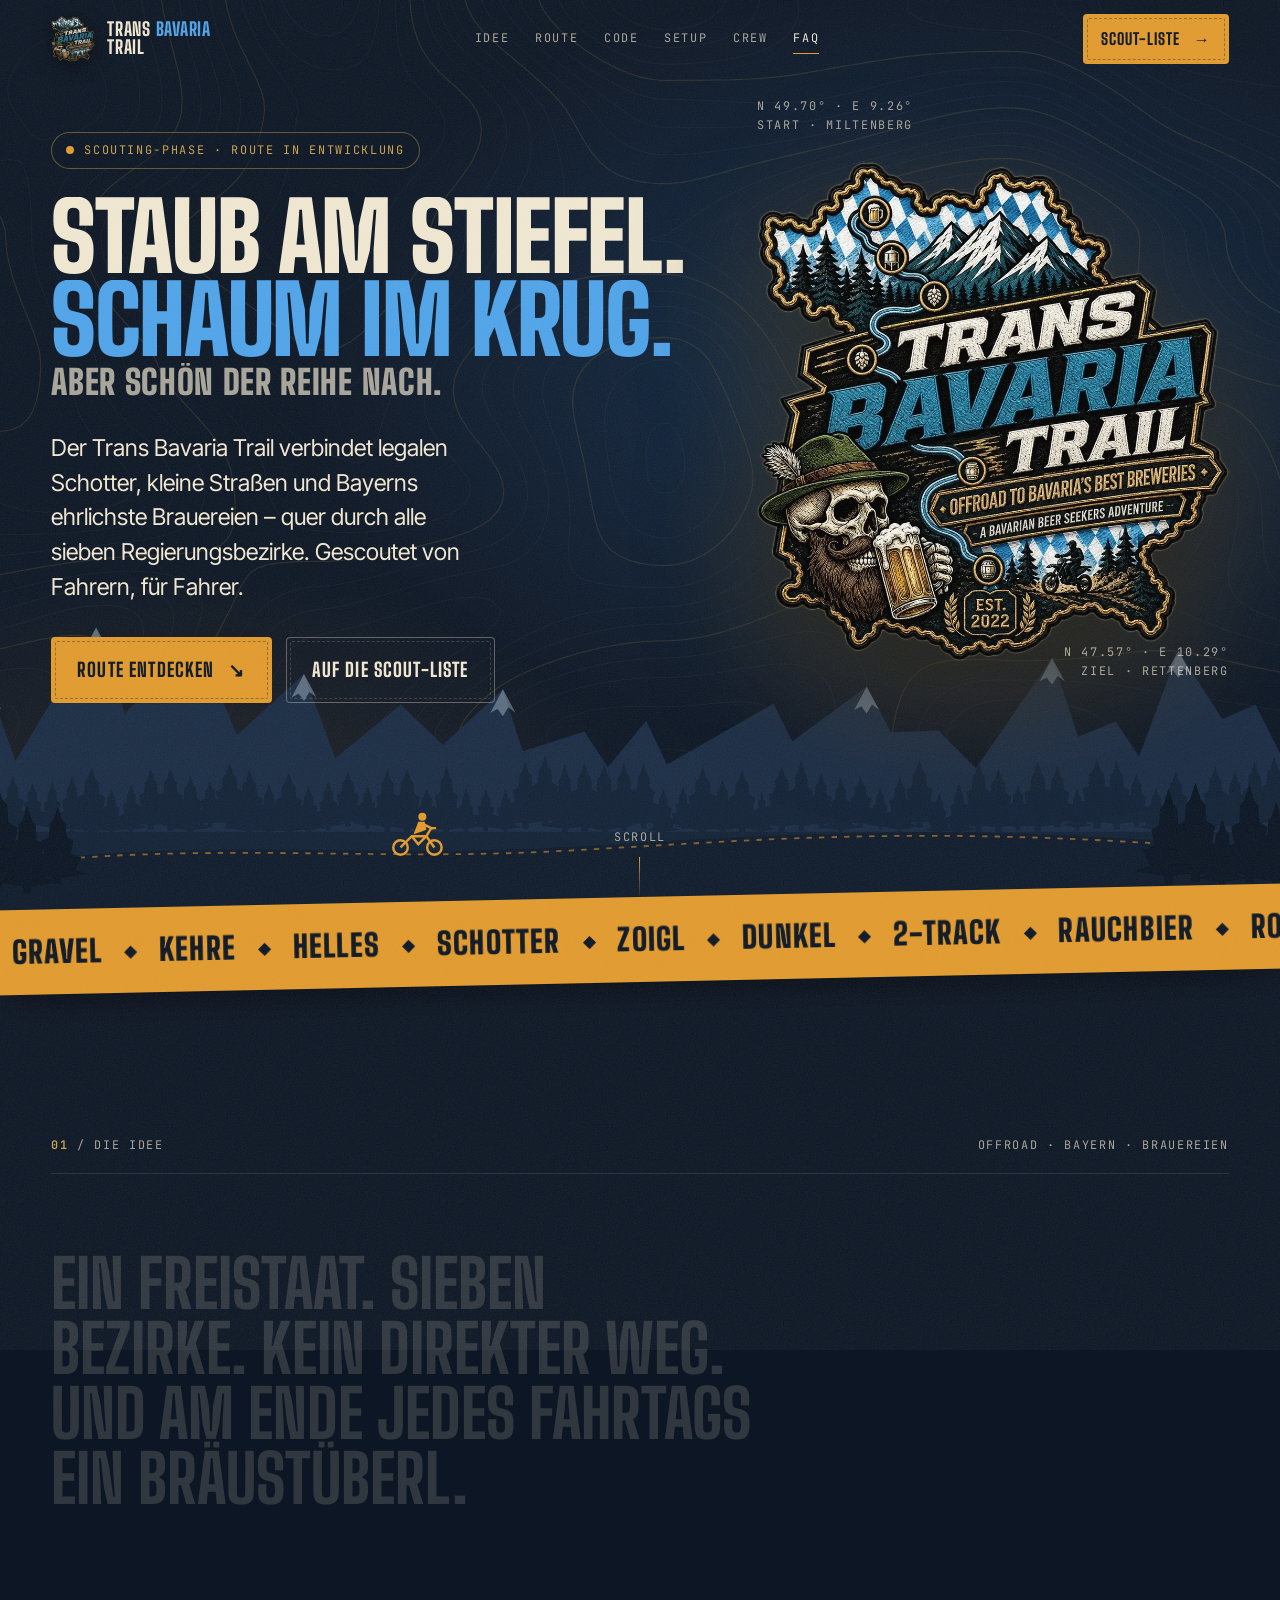
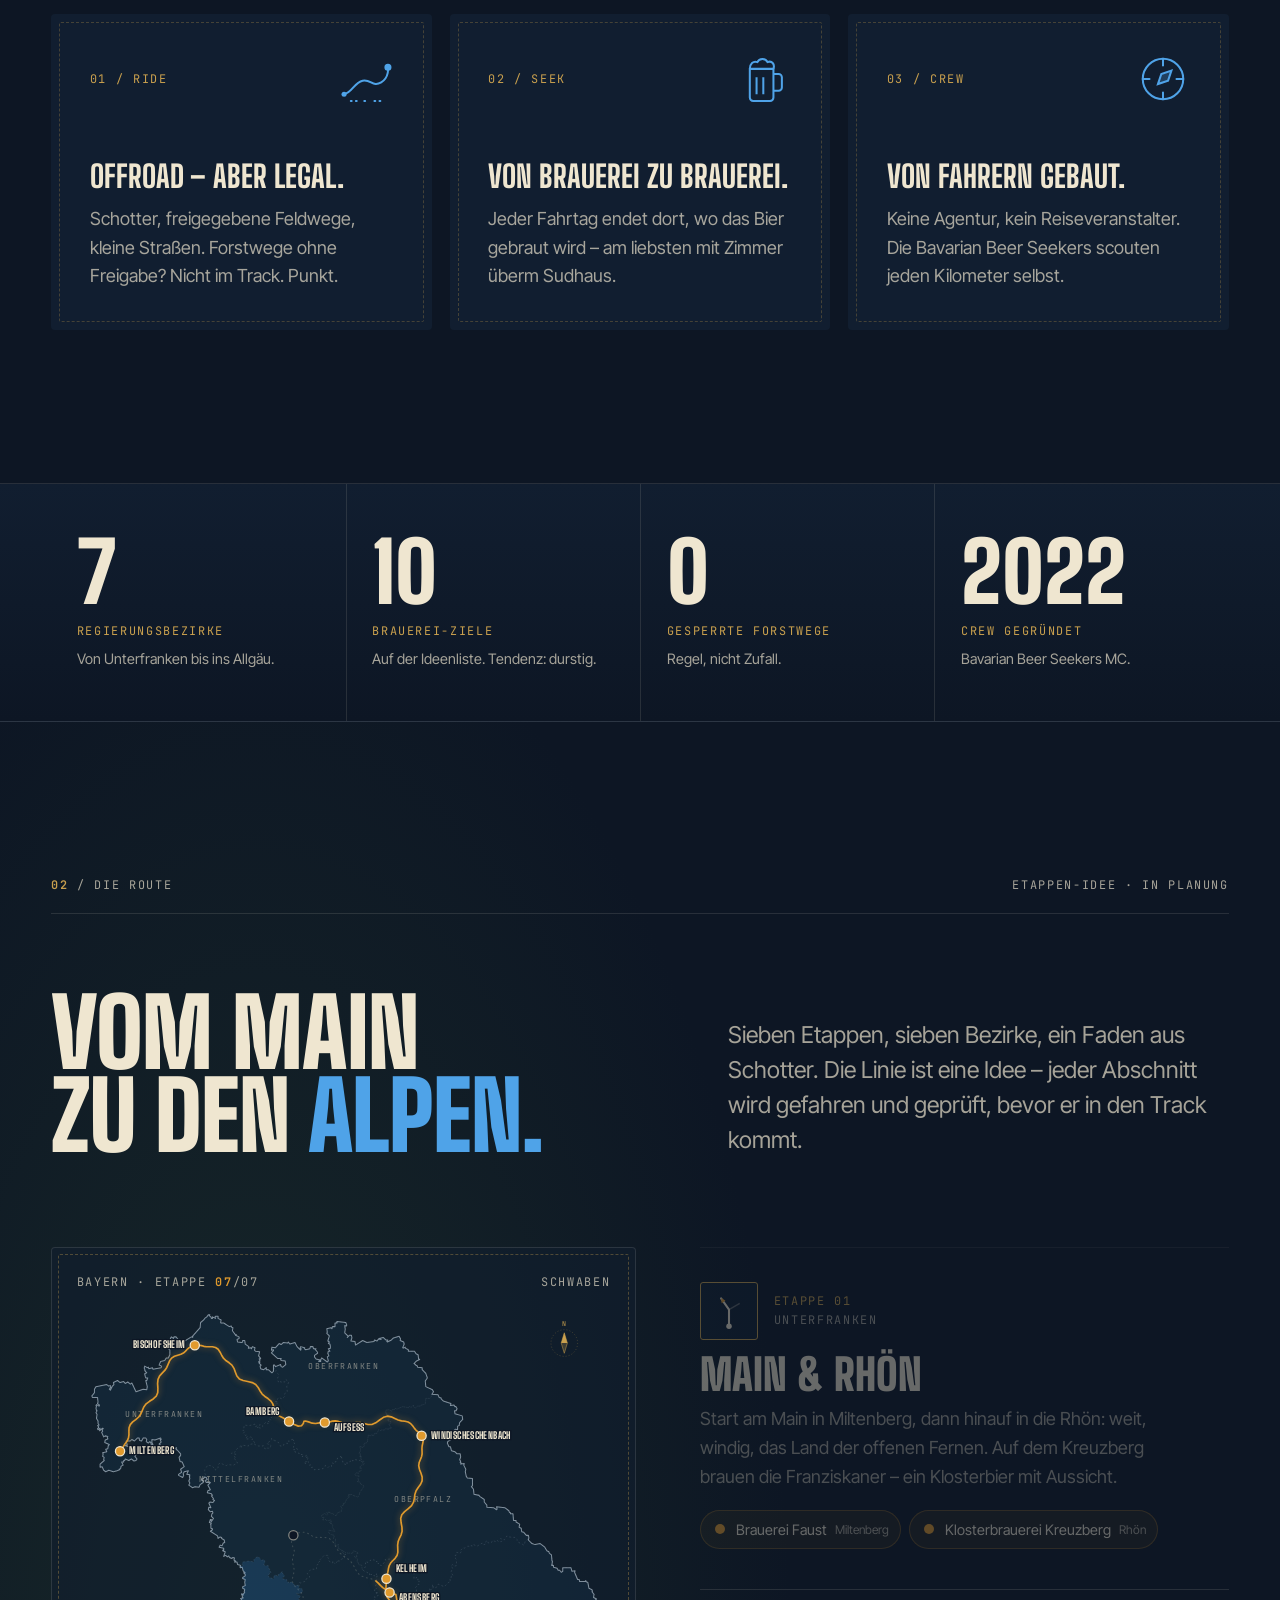
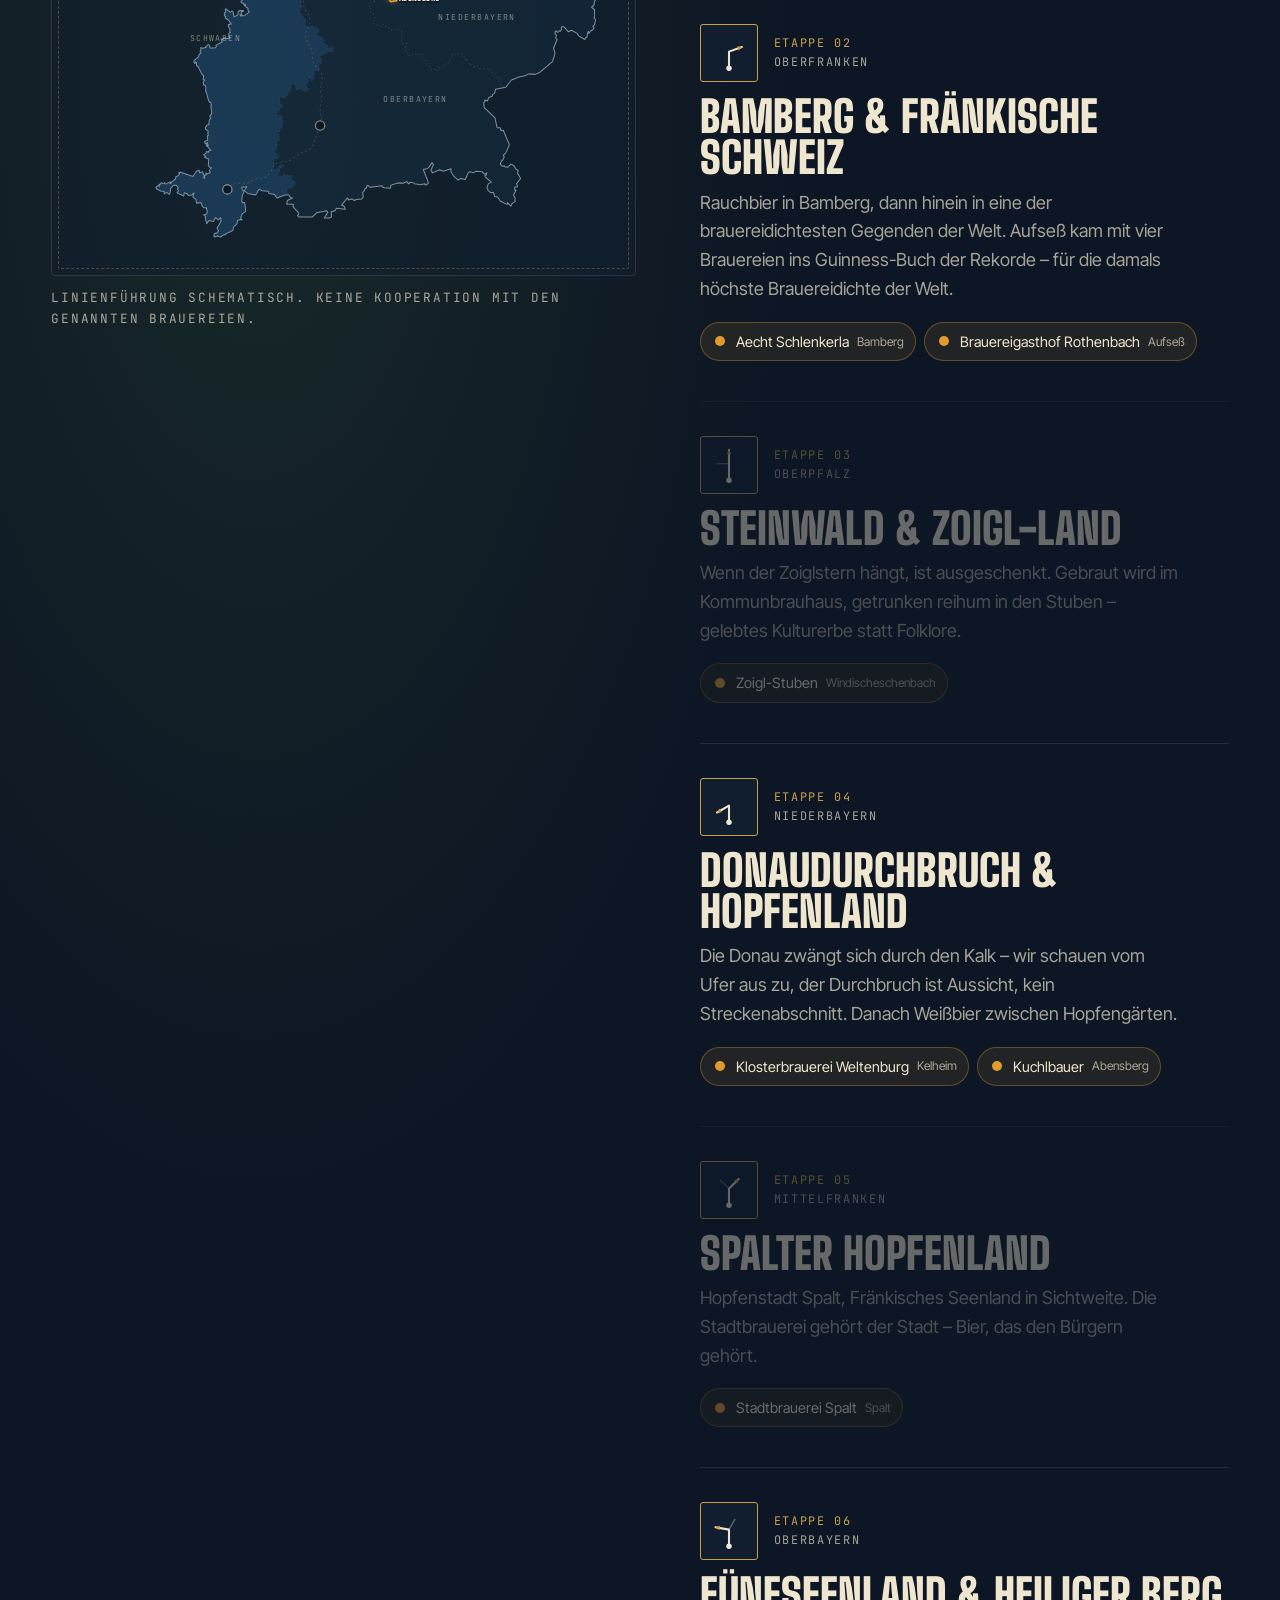
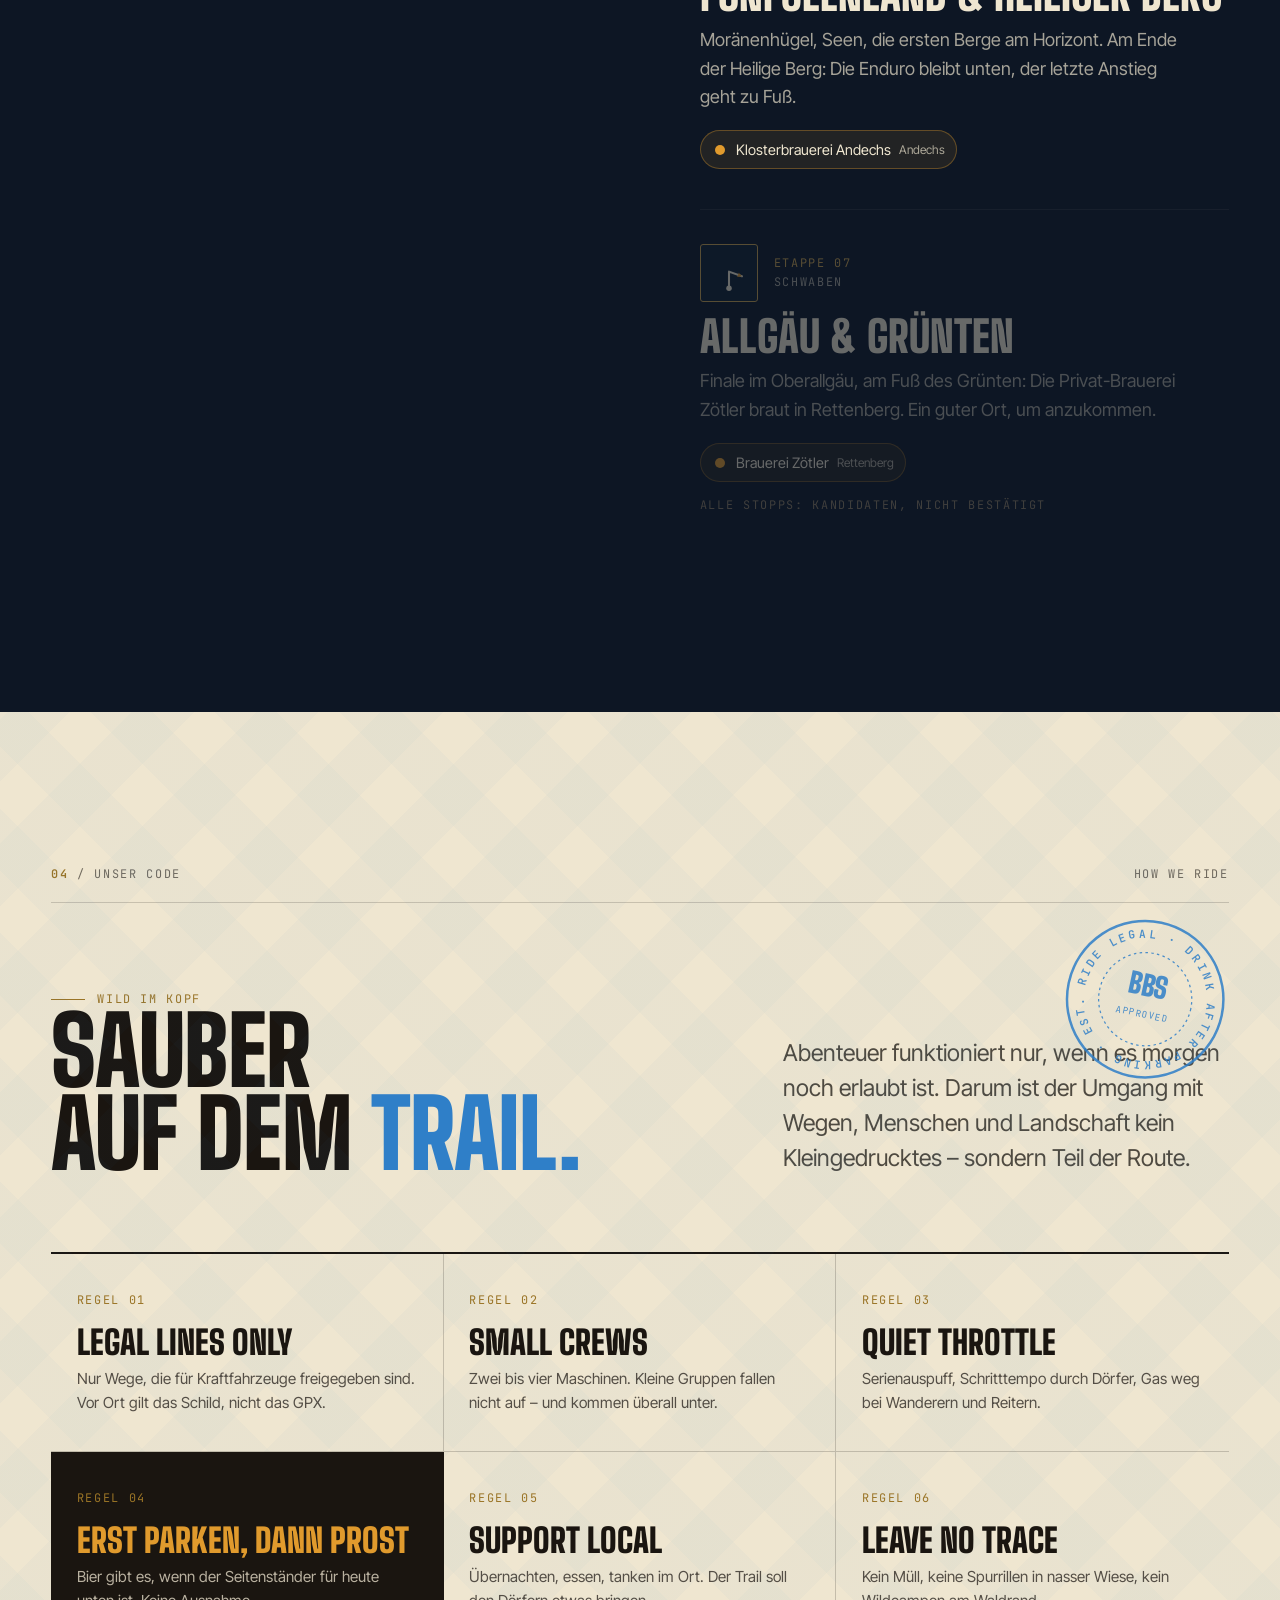
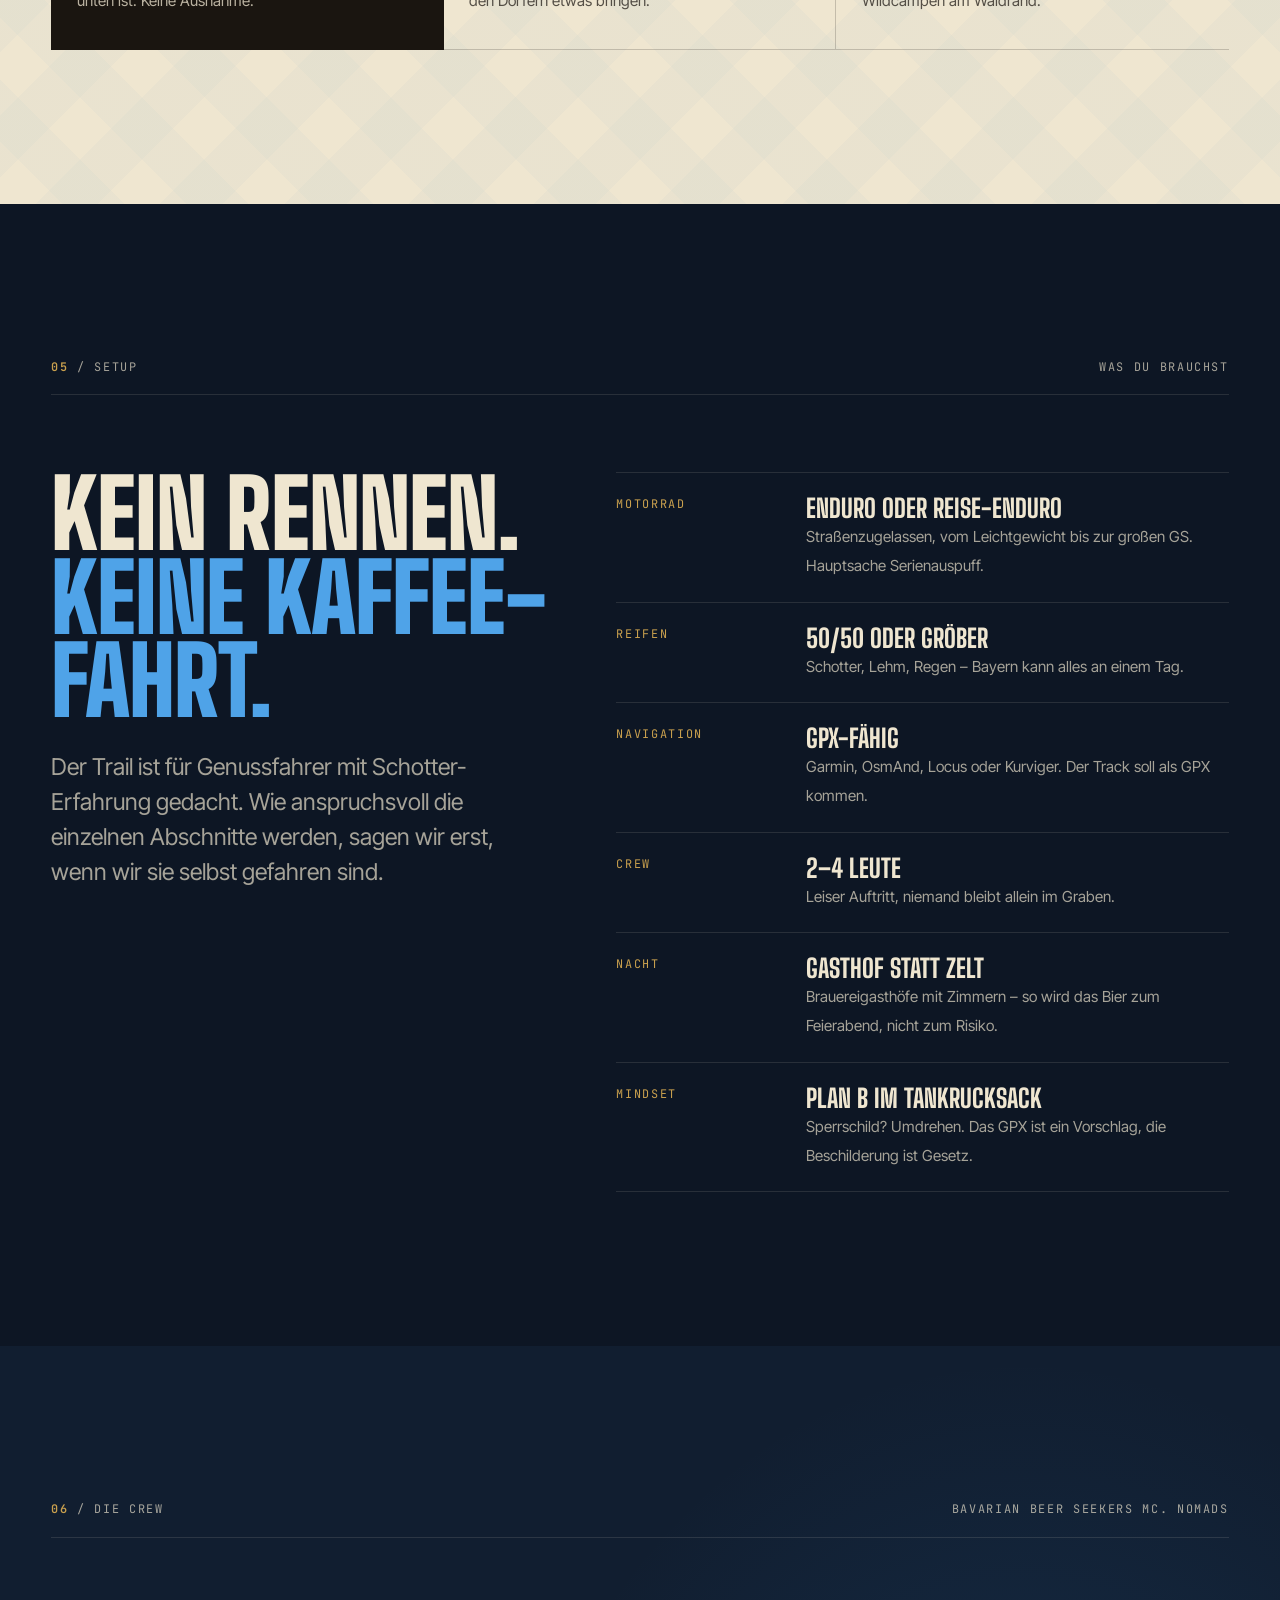
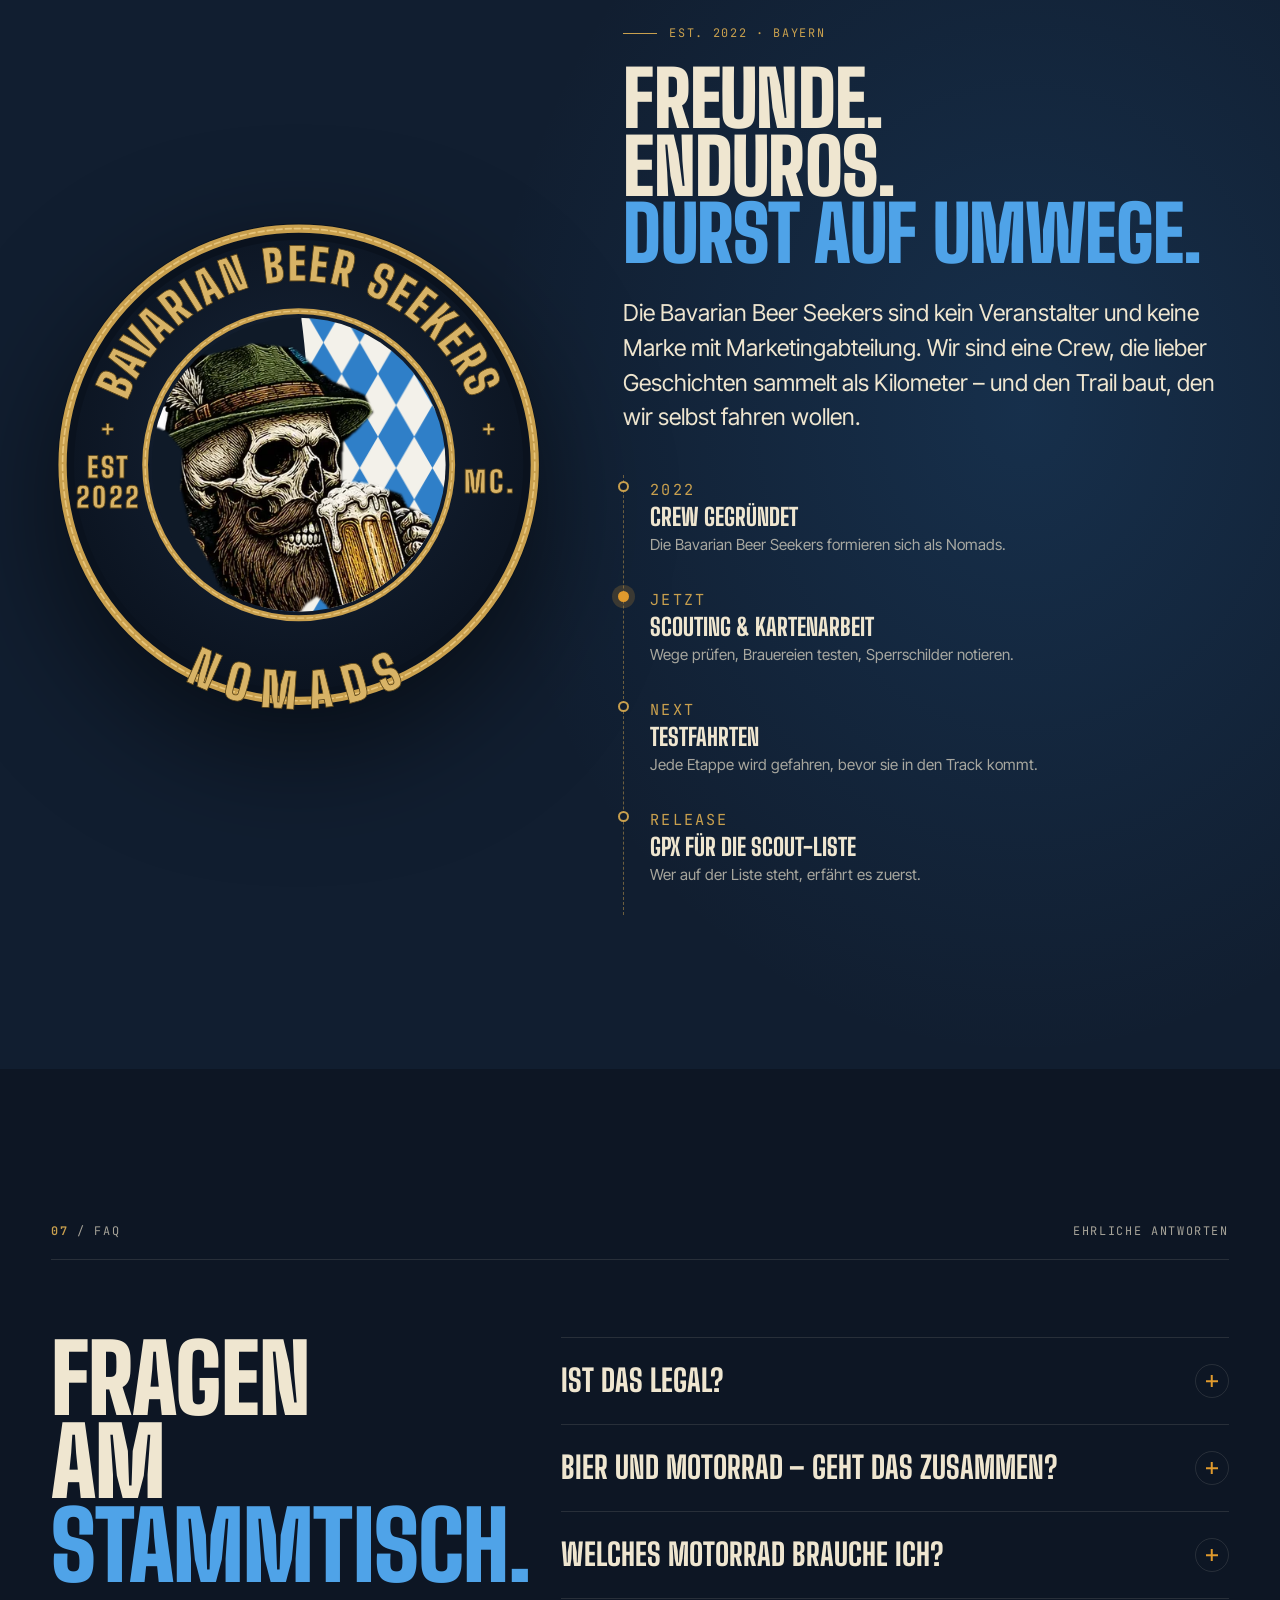
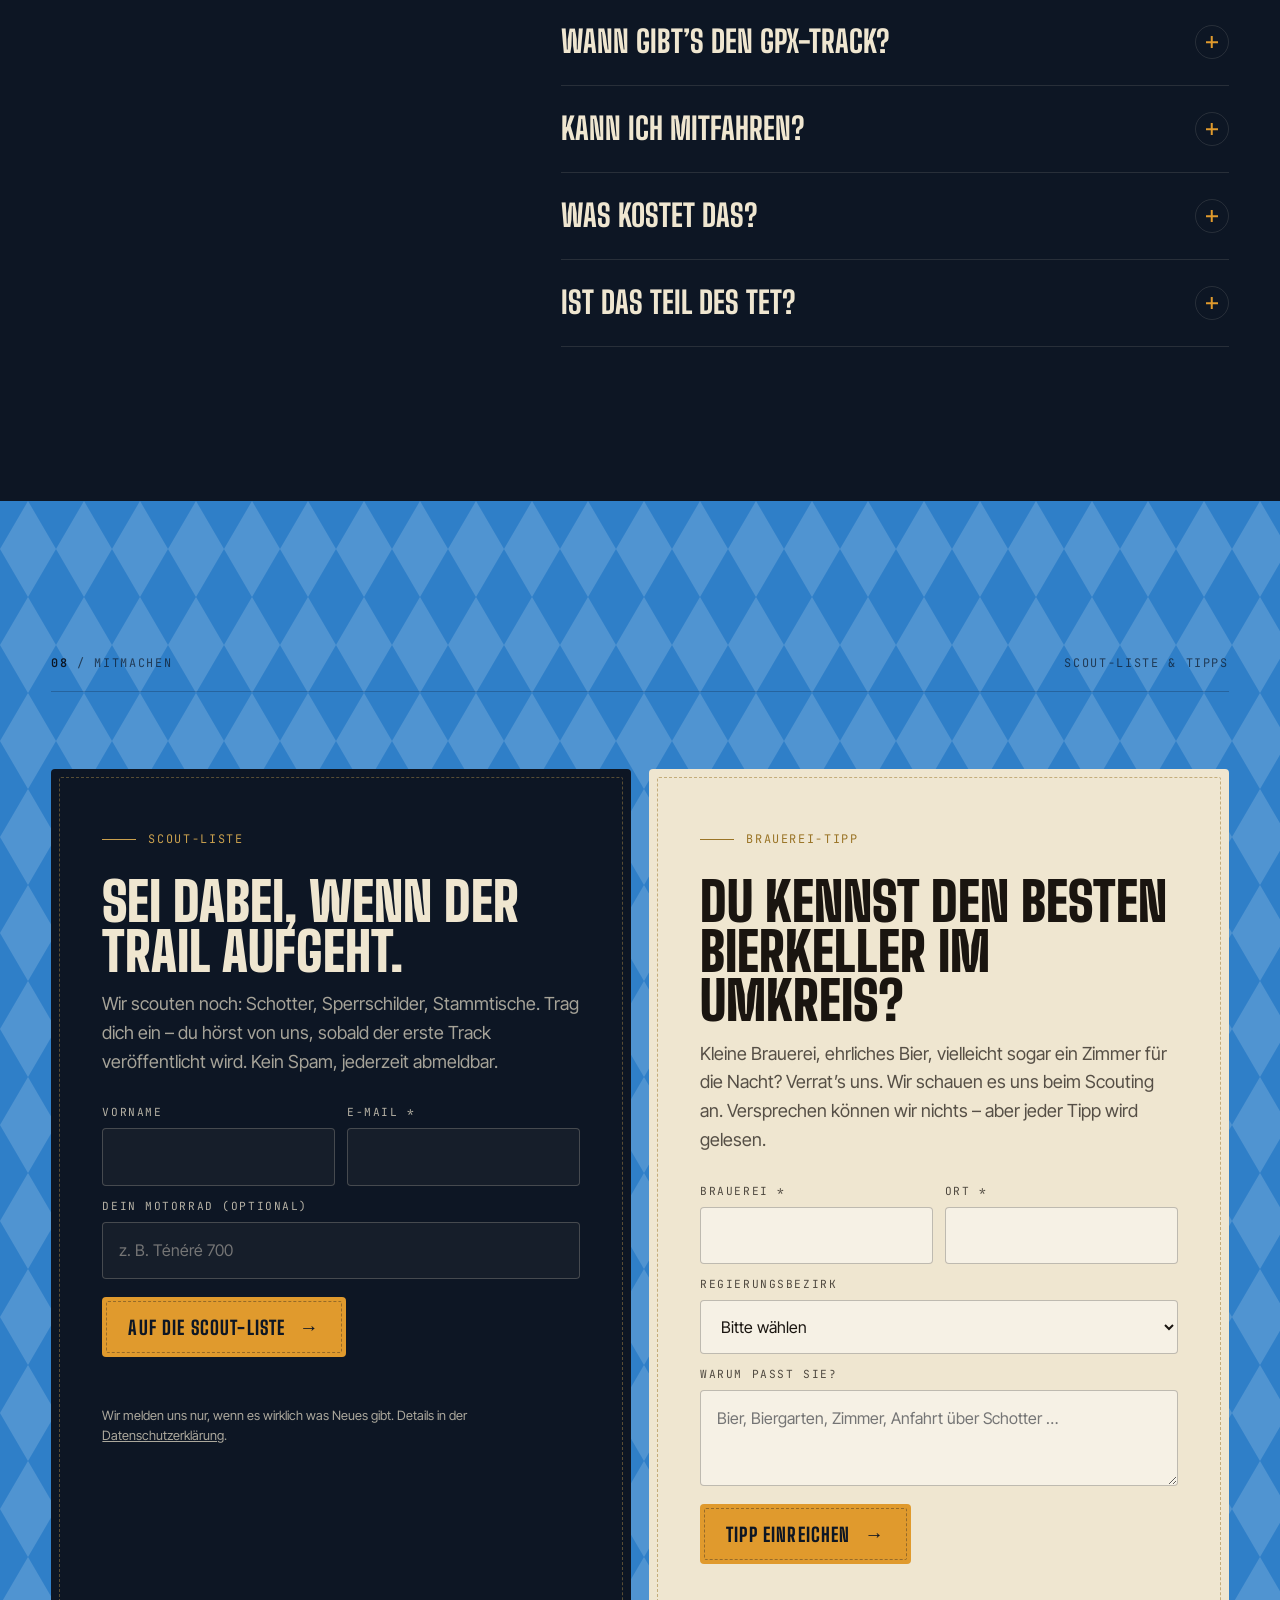
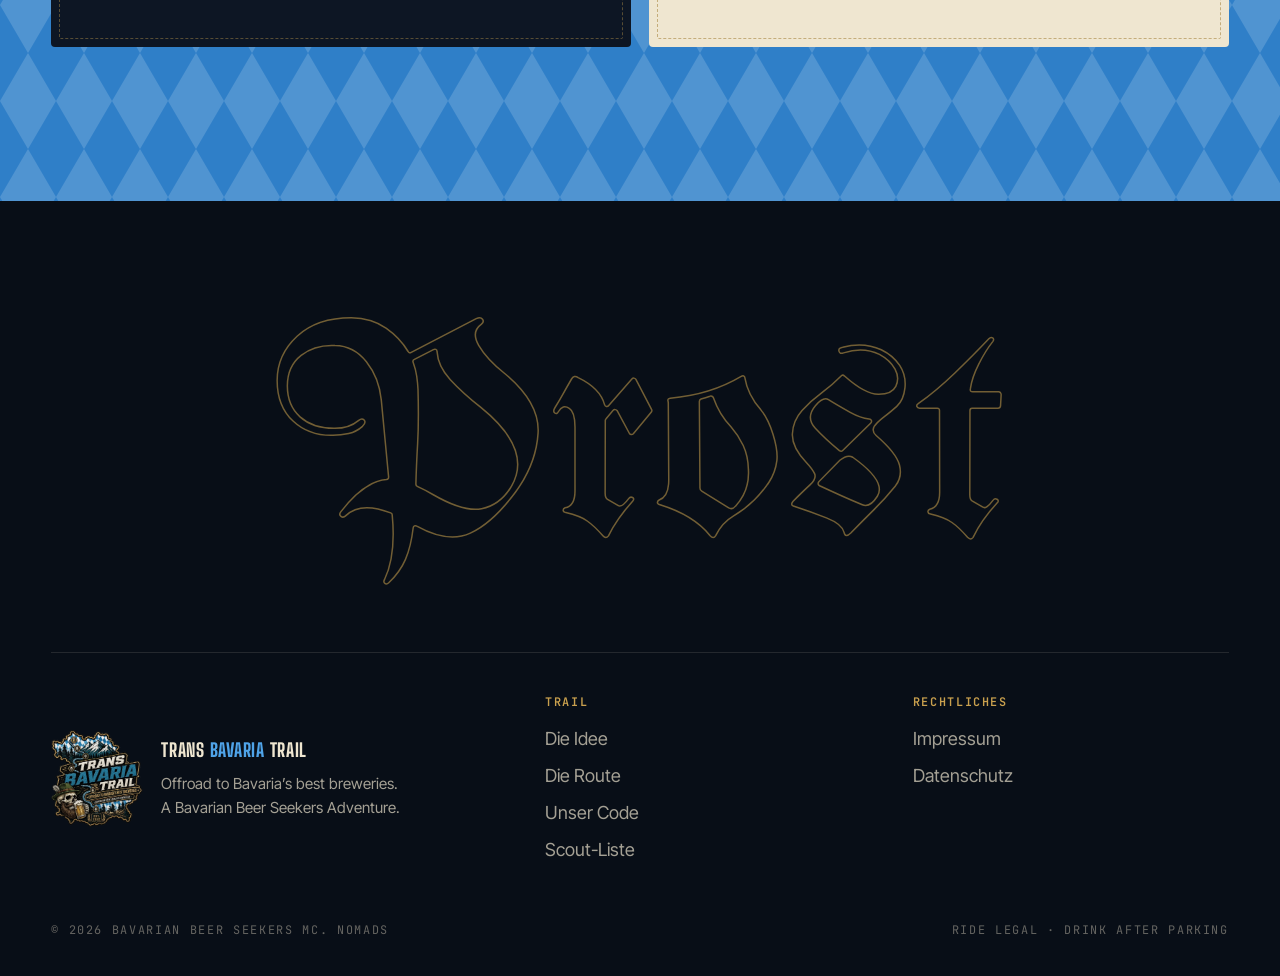
==== commit d2b555d1: "Fix two unverified claims (Zötler 1447, Aufseß population) Co-Authored-By: Claude Opus 5.5 <noreply@" ====
--- a/index.html
+++ b/index.html
@@ -199,8 +199,8 @@
                 <div class="stage-top"><svg class="tulip" viewBox="0 0 64 64" aria-hidden="true"><circle cx="32" cy="54" r="4" fill="currentColor"/><path d="M32 54 L32 30 L50.8 23.2" fill="none" stroke="currentColor" stroke-width="3" stroke-linecap="round" stroke-linejoin="round"/><path d="M50.8 23.2 L46.2 28.4 L43.9 22.1Z" fill="#e09a2d"/></svg><span class="mono">Etappe 02<span>Oberfranken</span></span></div>
                 <h3>Bamberg &amp; Fränkische Schweiz</h3>
                 <p>
-                  Rauchbier in Bamberg, dann hinein in eine der brauereidichtesten Gegenden der Welt. Aufseß steht mit
-                  vier Brauereien bei rund 1.500 Einwohnern im Guinness-Buch.
+                  Rauchbier in Bamberg, dann hinein in eine der brauereidichtesten Gegenden der Welt. Aufseß kam mit
+                  vier Brauereien ins Guinness-Buch der Rekorde – für die damals höchste Brauereidichte der Welt.
                 </p>
                 <div class="brewery-chips">
                   <span class="chip"><svg viewBox="0 0 16 16" aria-hidden="true"><circle cx="8" cy="8" r="5" fill="currentColor"/></svg>Aecht Schlenkerla <small>Bamberg</small></span>
@@ -256,8 +256,8 @@
                 <div class="stage-top"><svg class="tulip" viewBox="0 0 64 64" aria-hidden="true"><circle cx="32" cy="54" r="4" fill="currentColor"/><path d="M32 54 L32 30 L50.8 36.8" fill="none" stroke="currentColor" stroke-width="3" stroke-linecap="round" stroke-linejoin="round"/><path d="M50.8 36.8 L43.9 37.9 L46.2 31.6Z" fill="#e09a2d"/></svg><span class="mono">Etappe 07<span>Schwaben</span></span></div>
                 <h3>Allgäu &amp; Grünten</h3>
                 <p>
-                  Finale am Fuß des Grünten. Zötler nennt sich älteste Familienbrauerei der Welt – überliefert seit 1447.
-                  Ein guter Ort, um anzukommen.
+                  Finale im Oberallgäu, am Fuß des Grünten: Die Privat-Brauerei Zötler braut in Rettenberg. Ein guter
+                  Ort, um anzukommen.
                 </p>
                 <div class="brewery-chips">
                   <span class="chip"><svg viewBox="0 0 16 16" aria-hidden="true"><circle cx="8" cy="8" r="5" fill="currentColor"/></svg>Brauerei Zötler <small>Rettenberg</small></span>
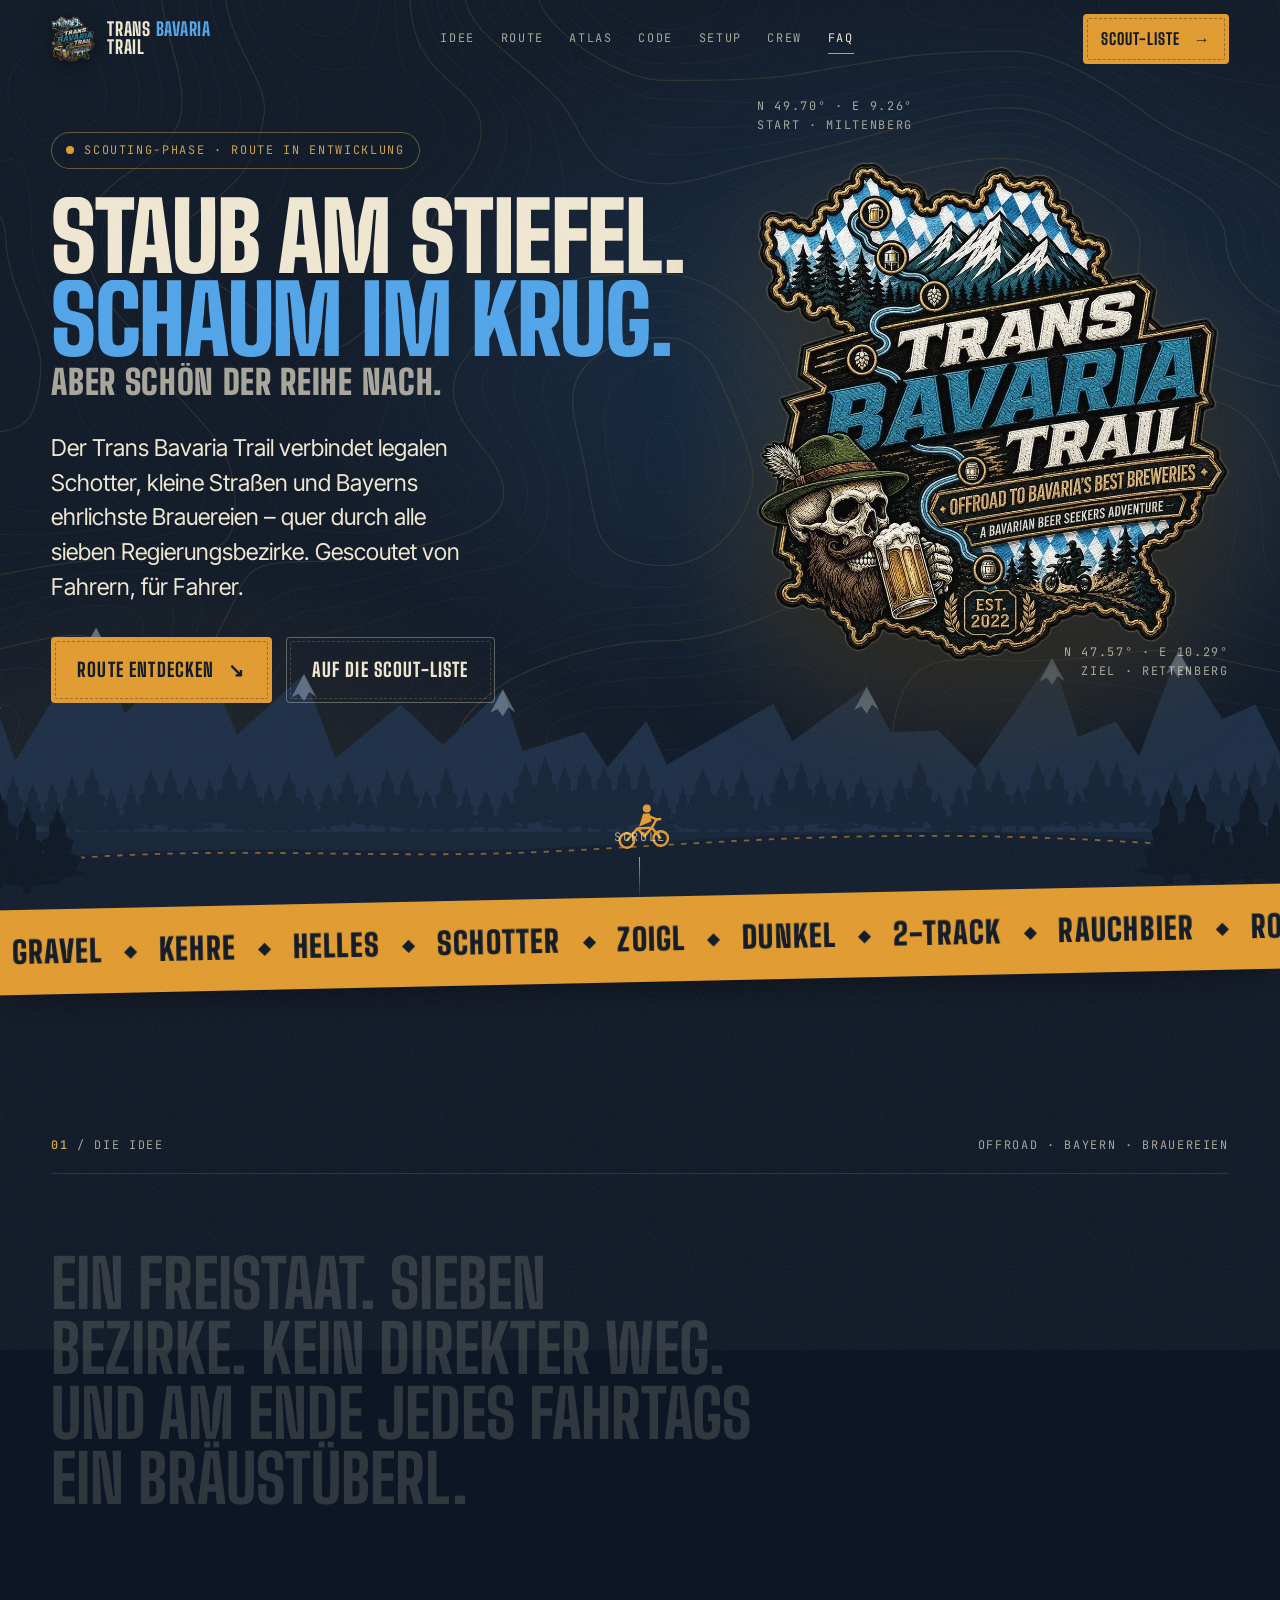
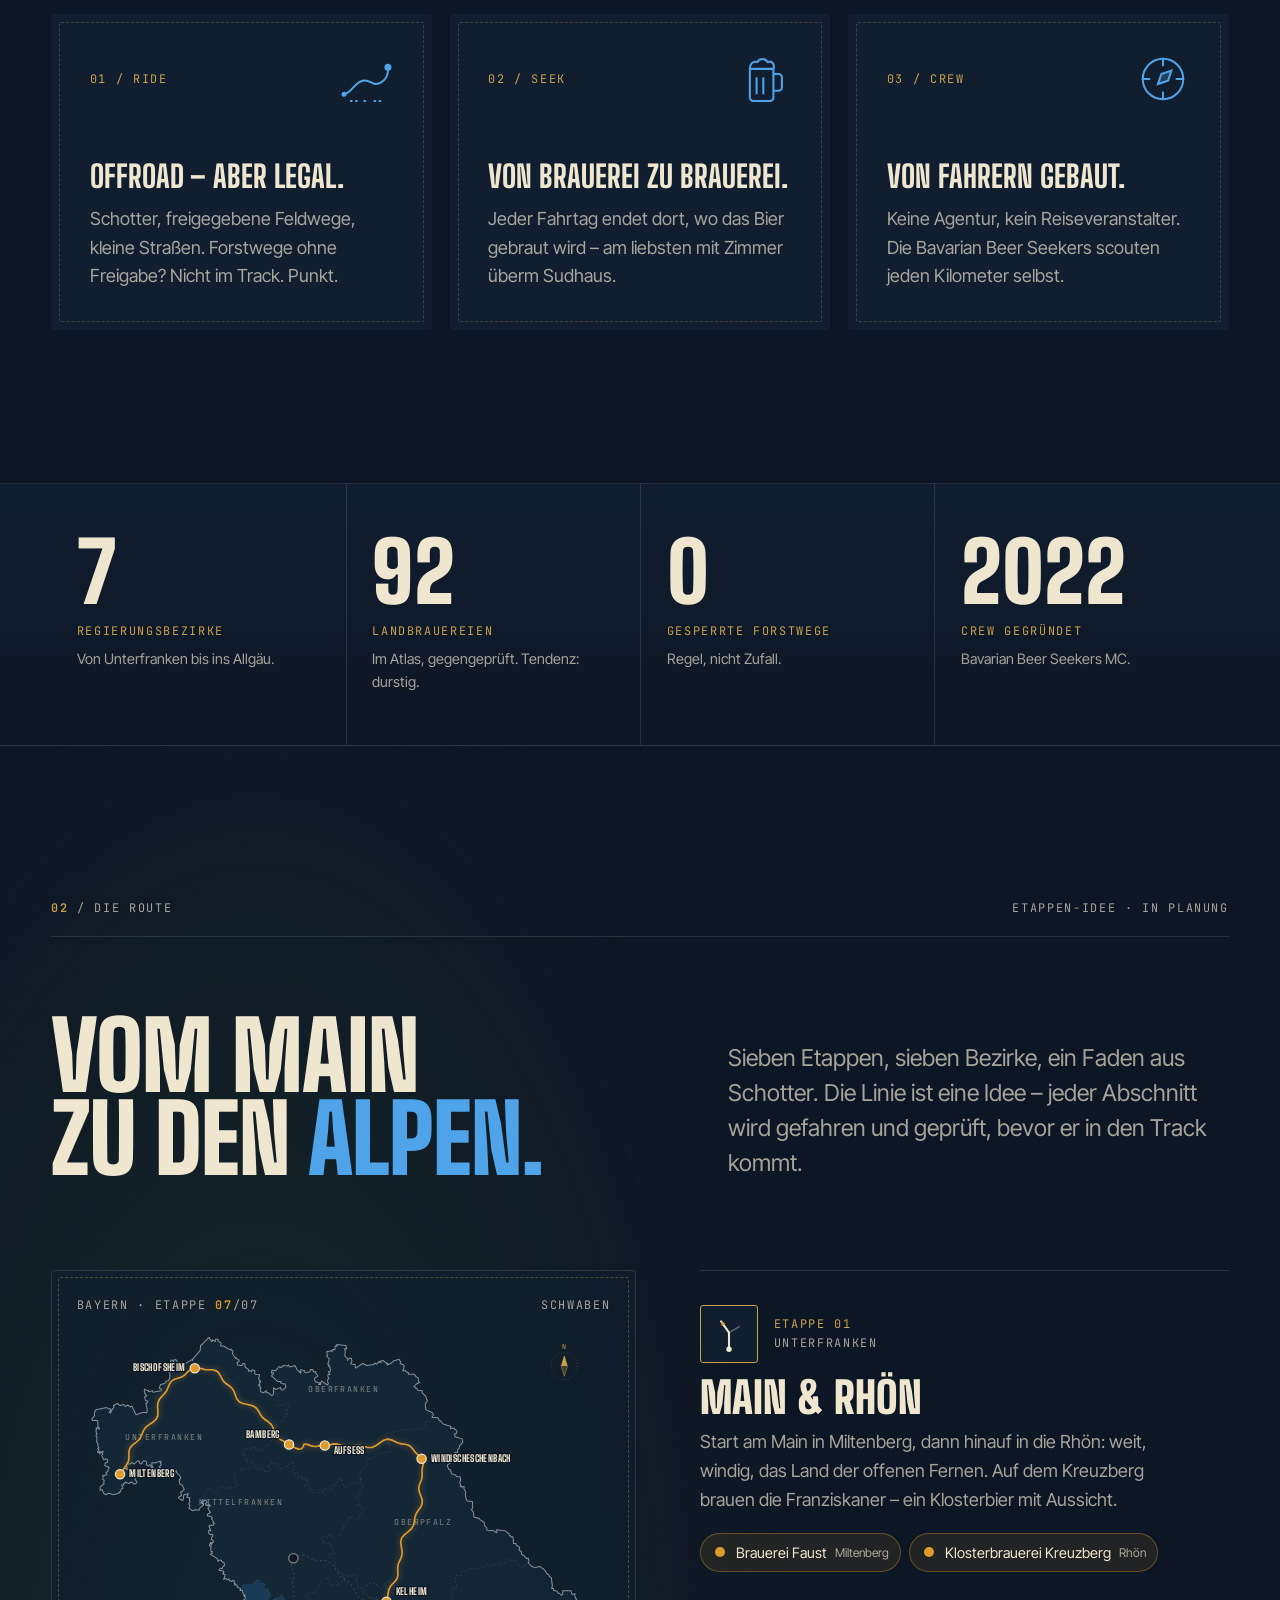
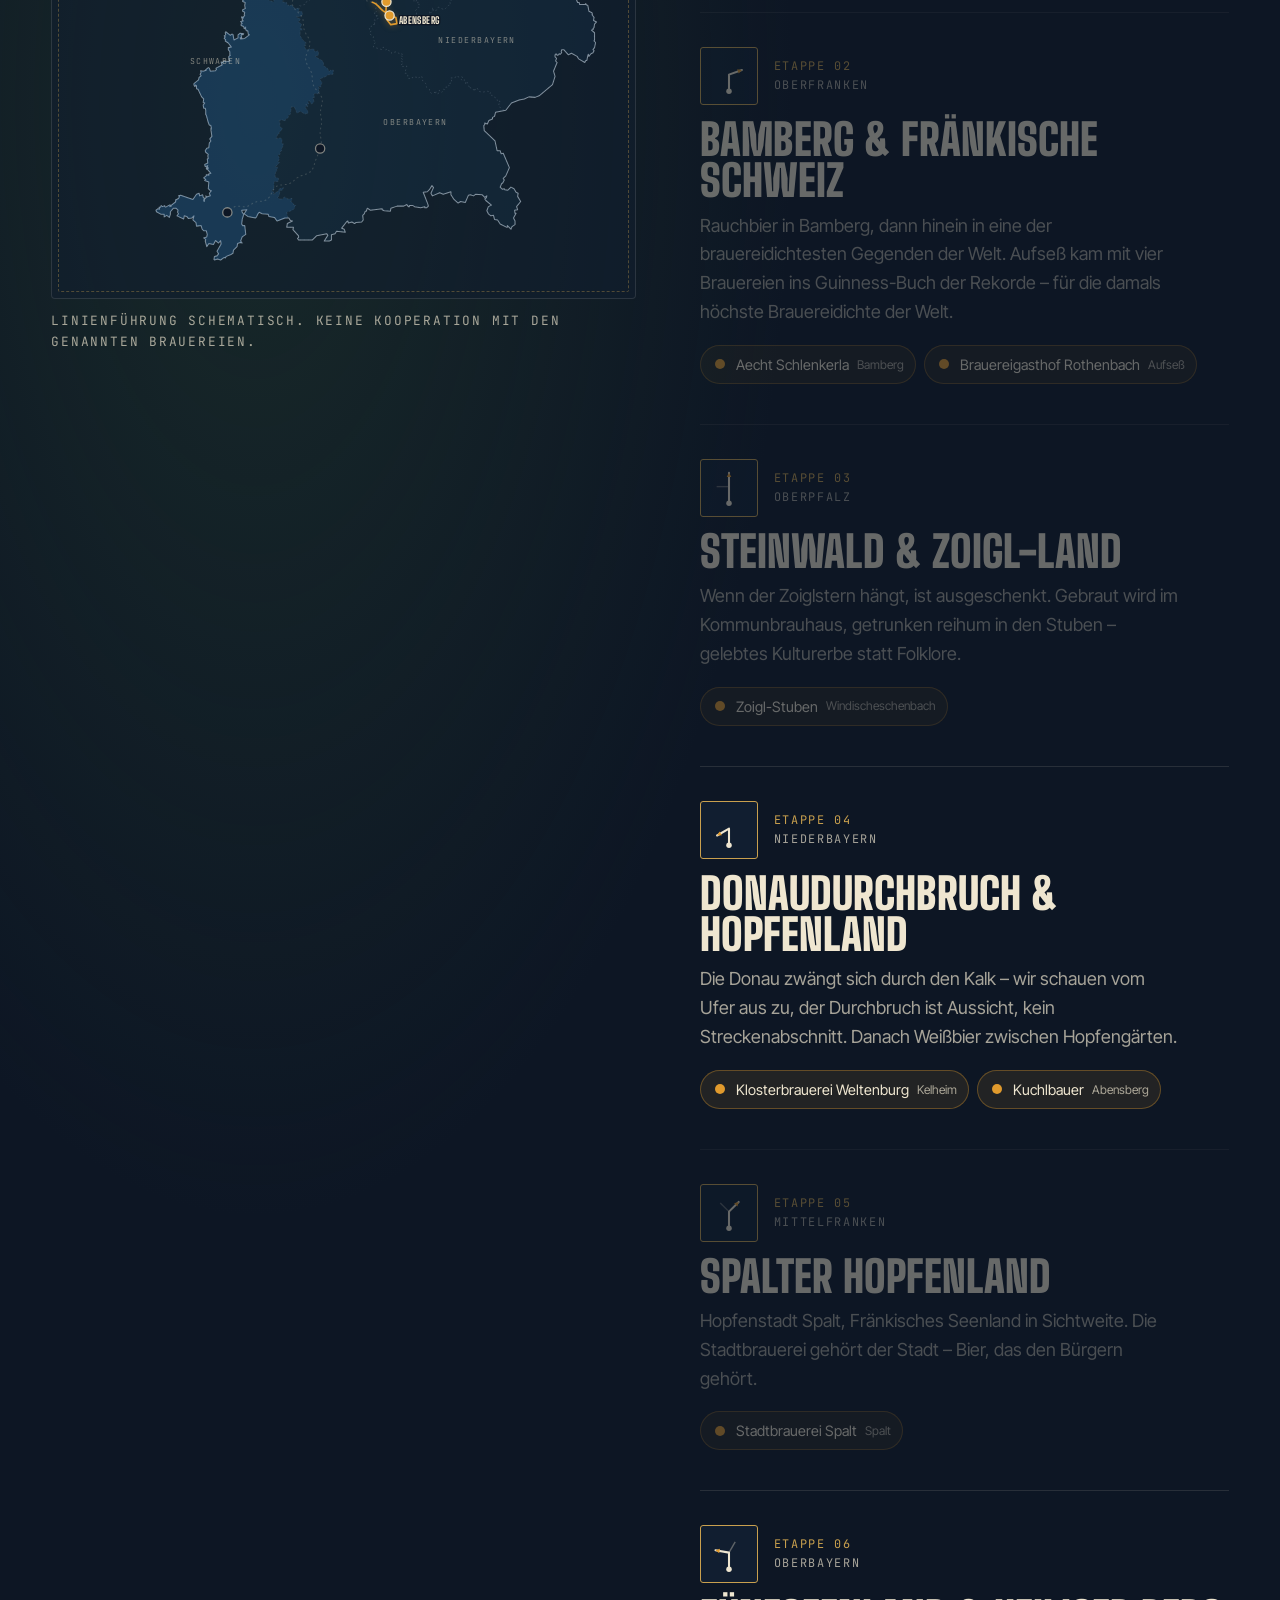
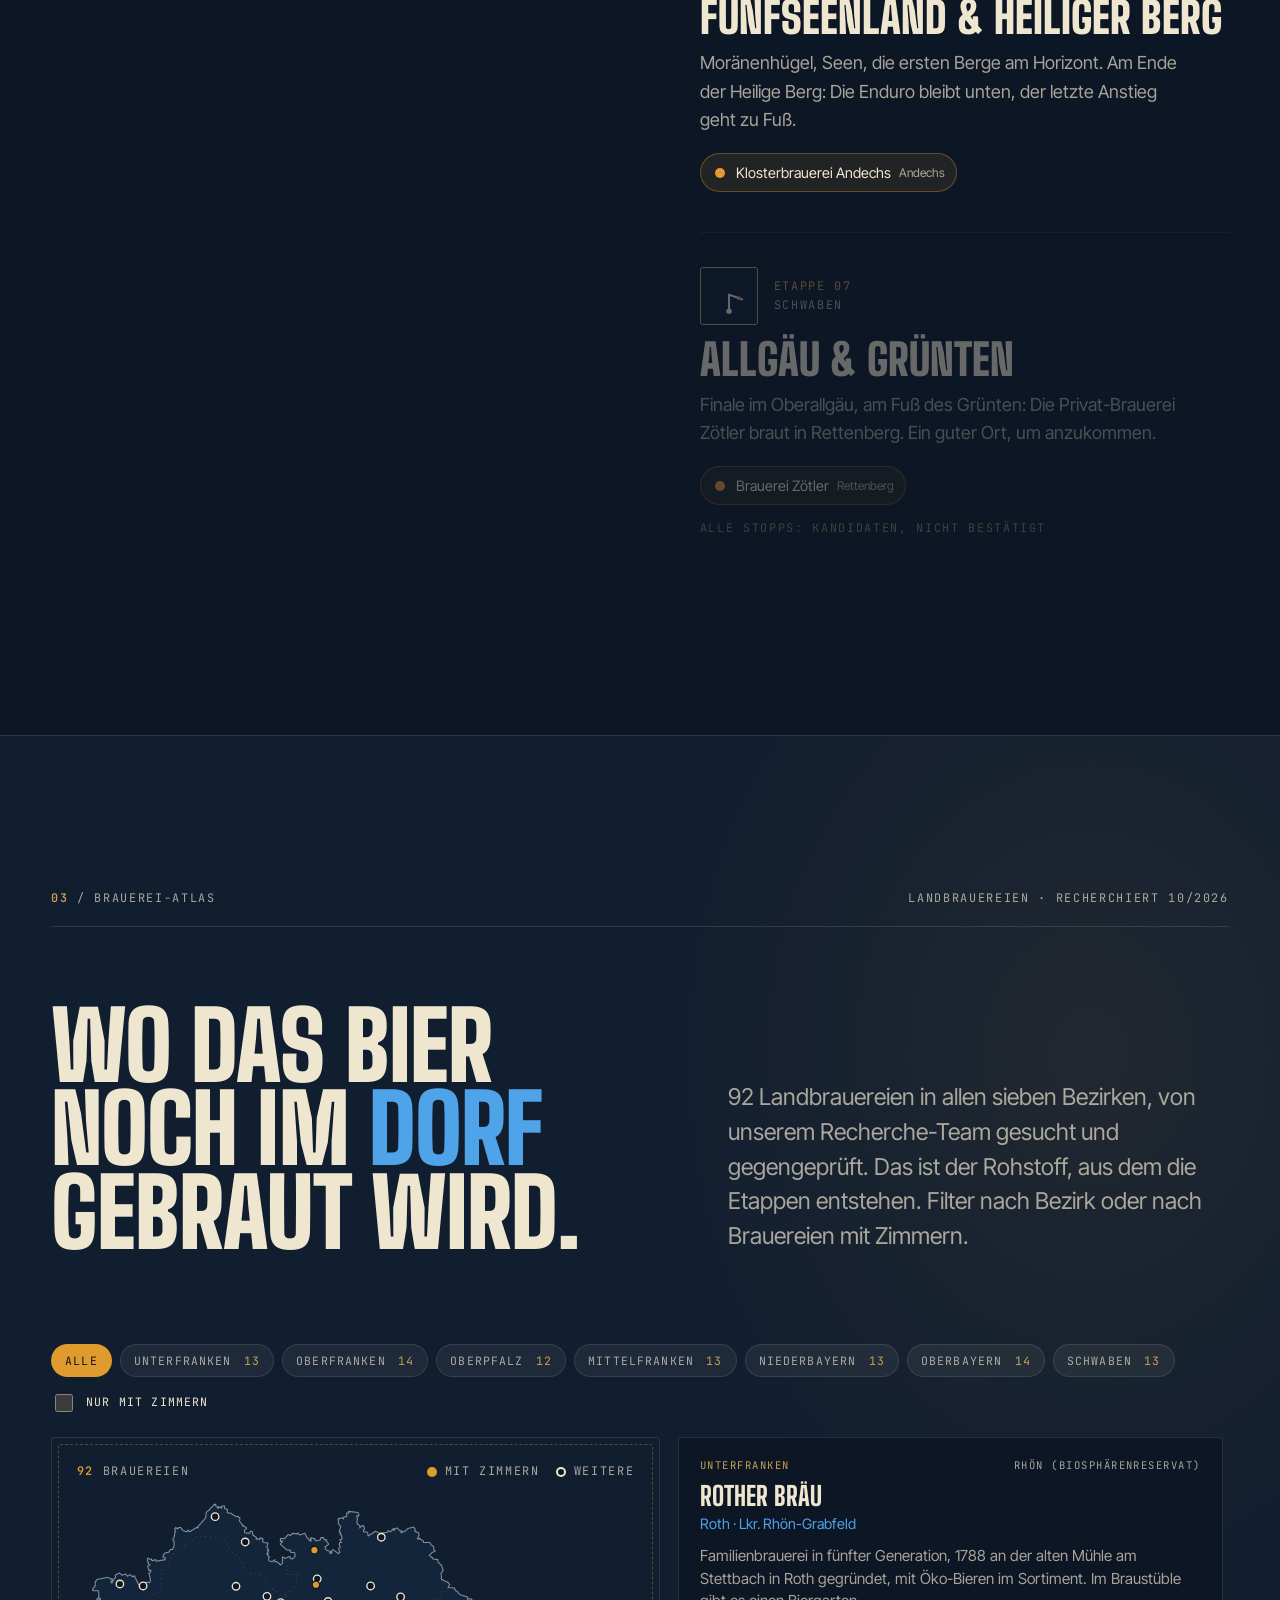
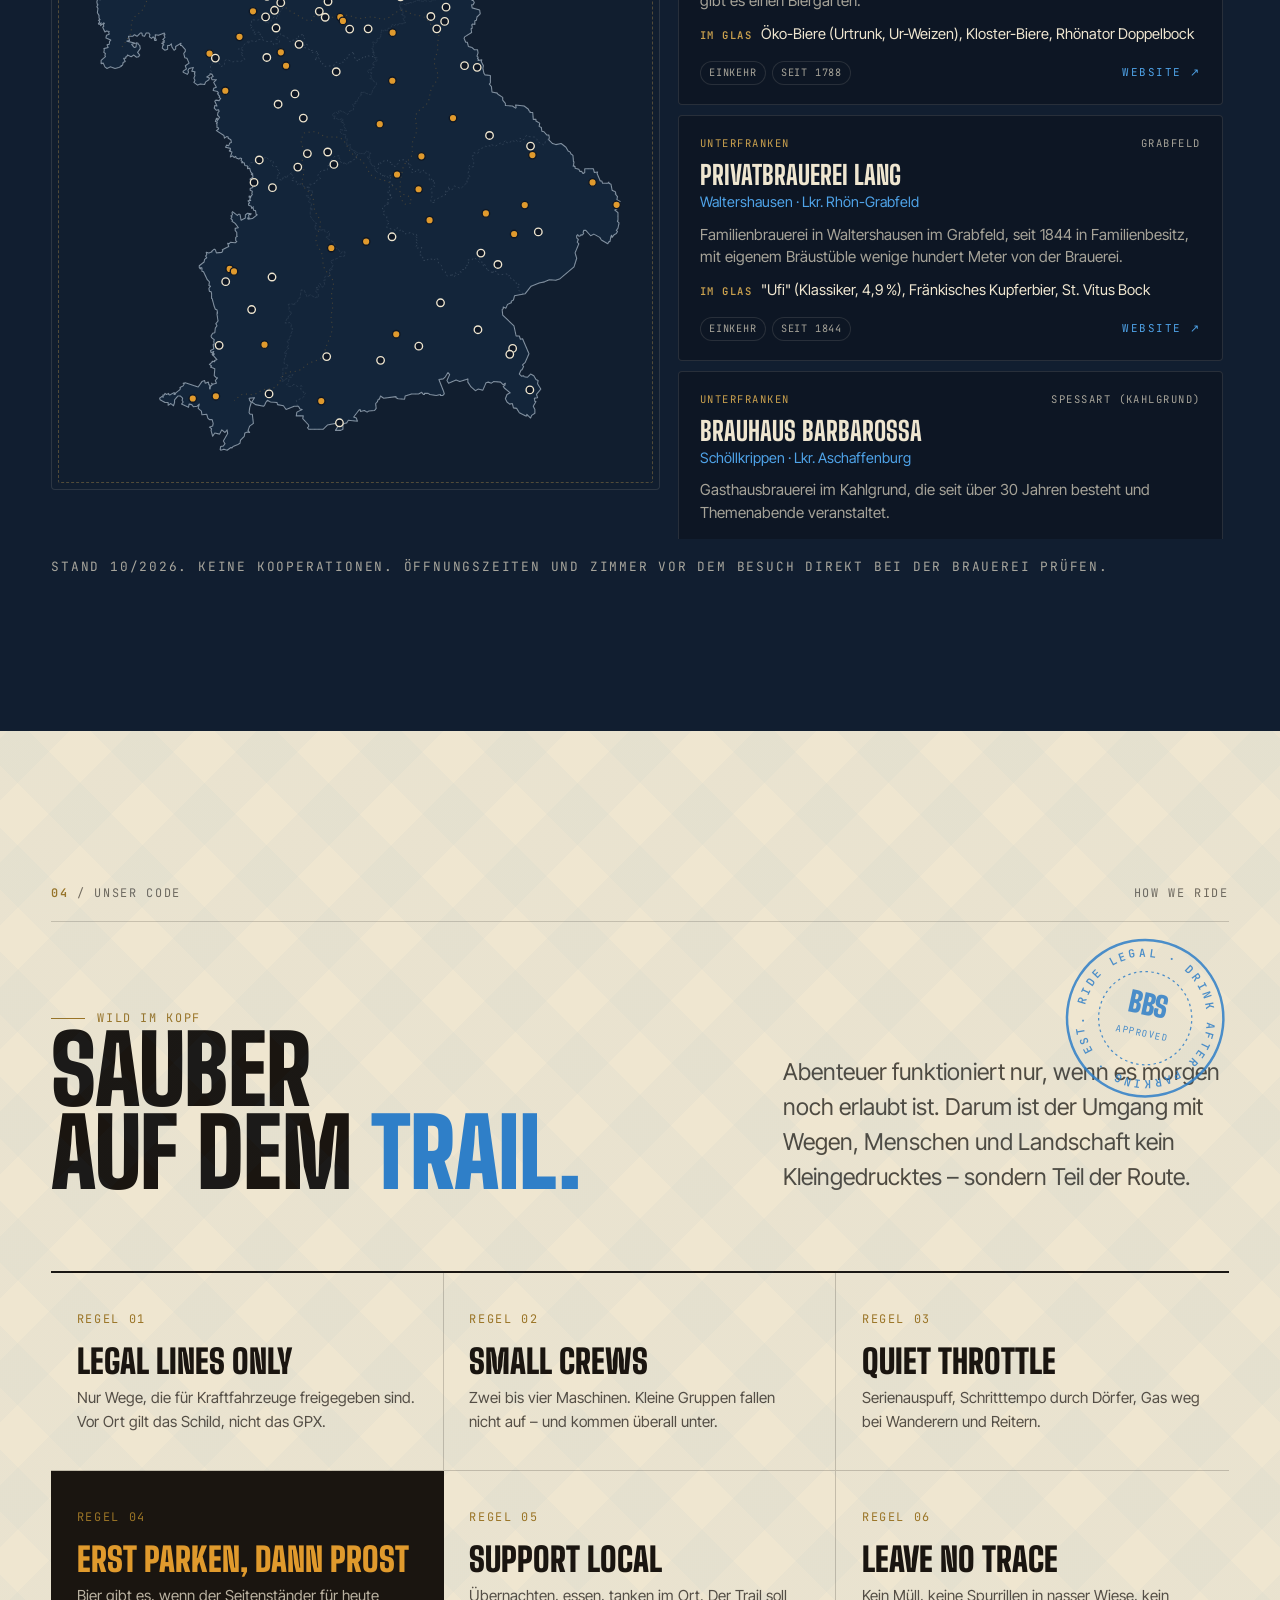
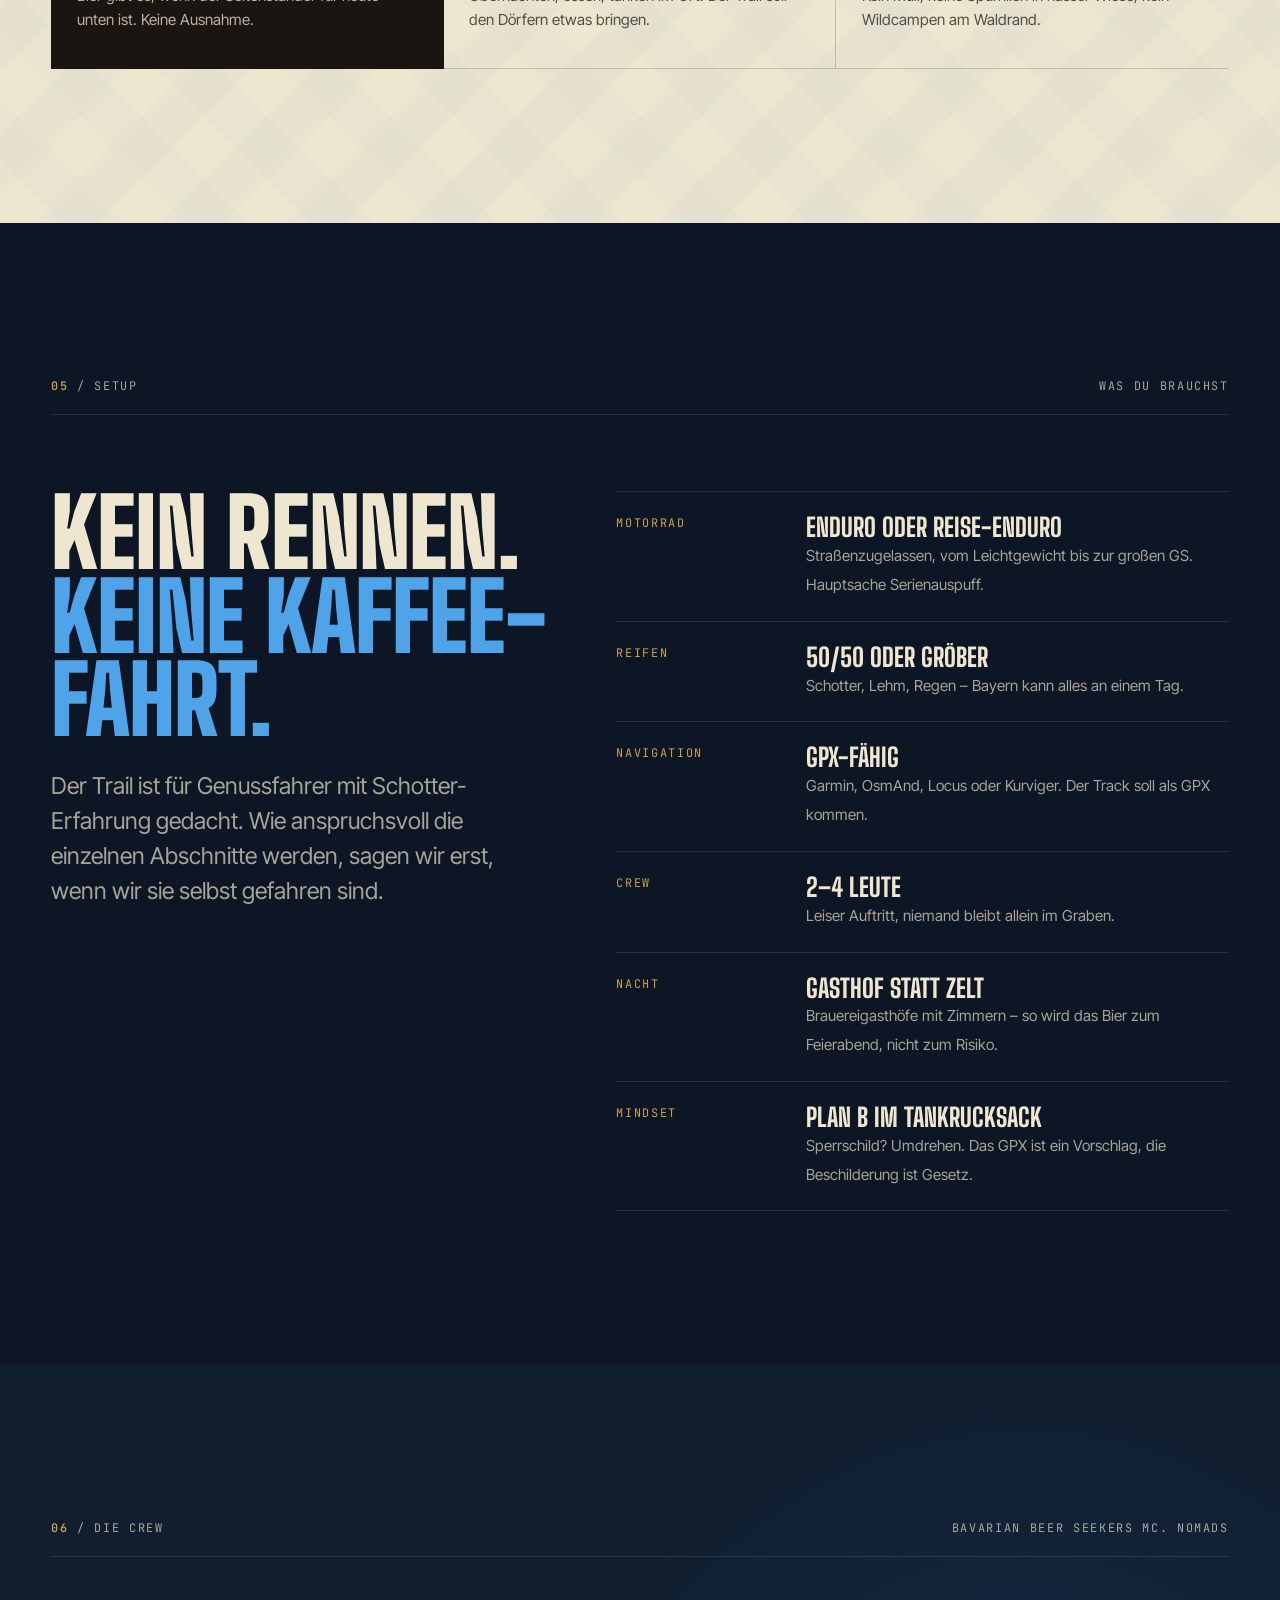
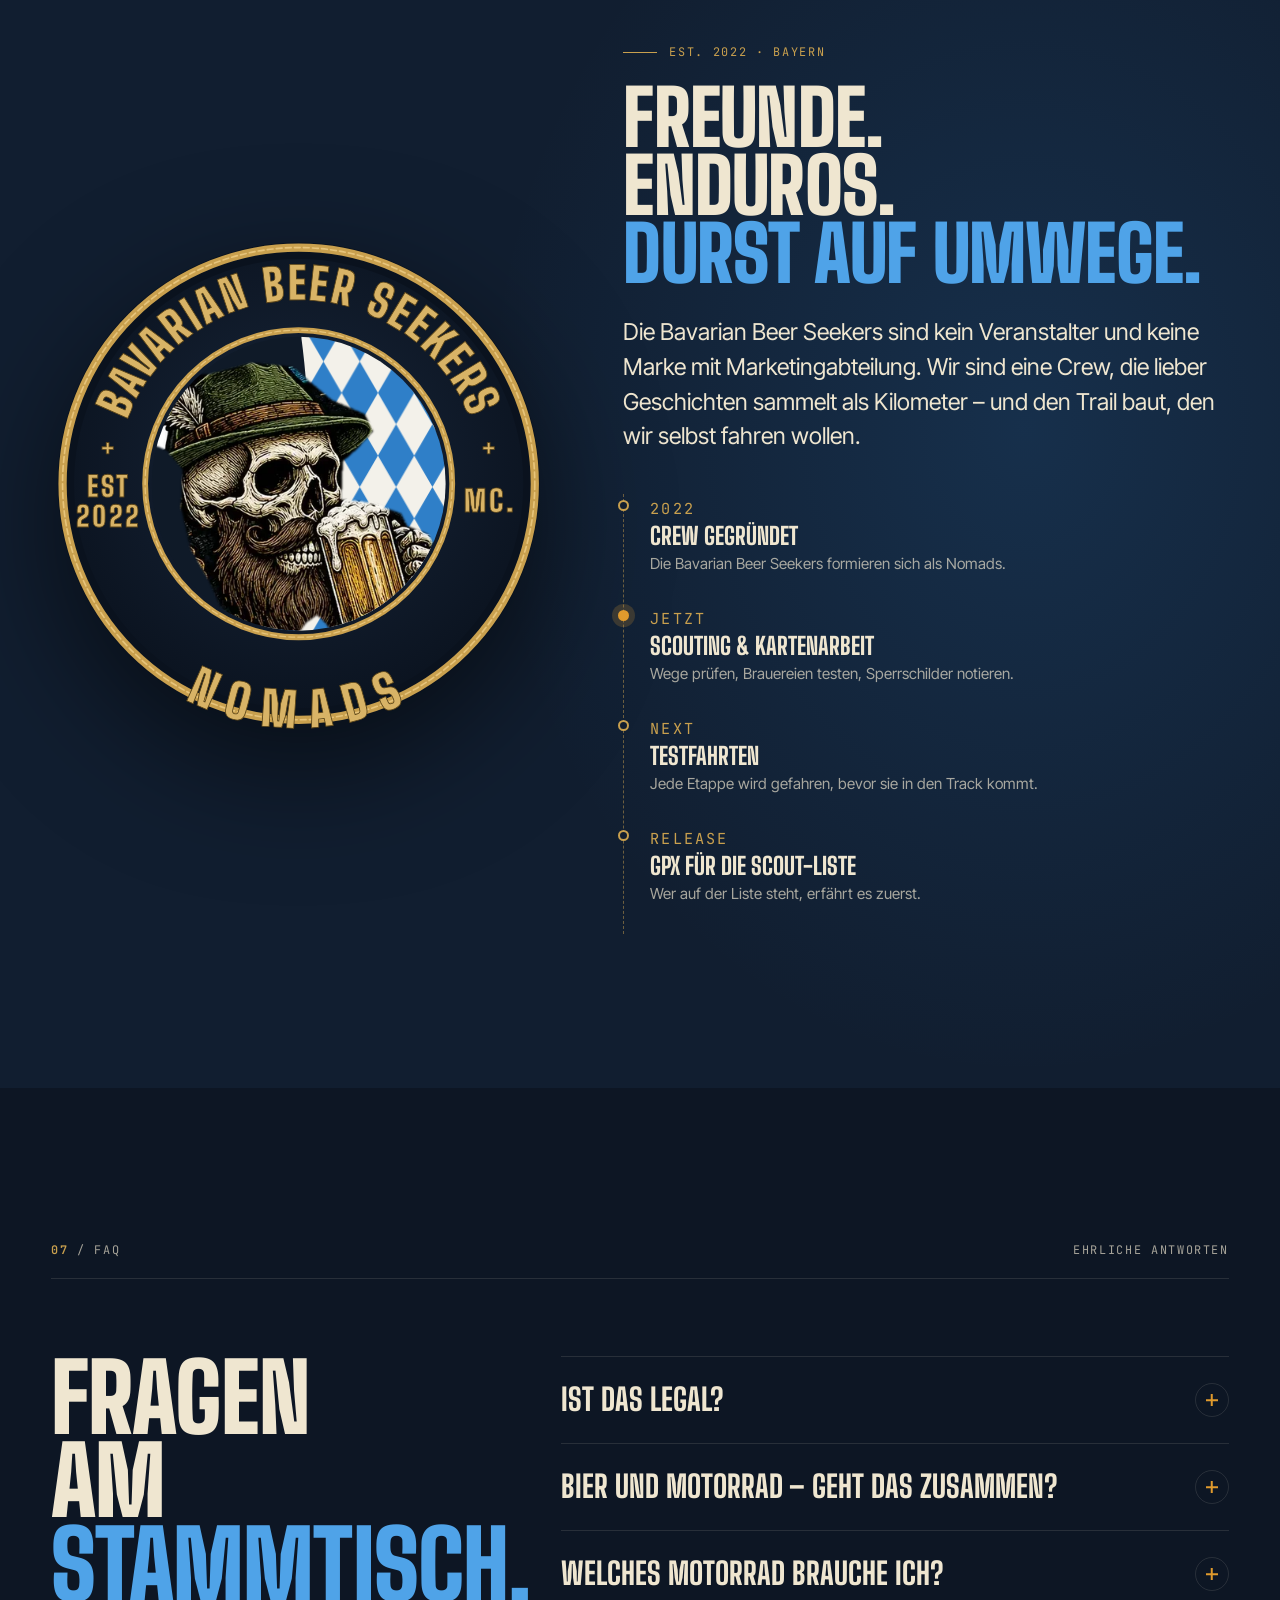
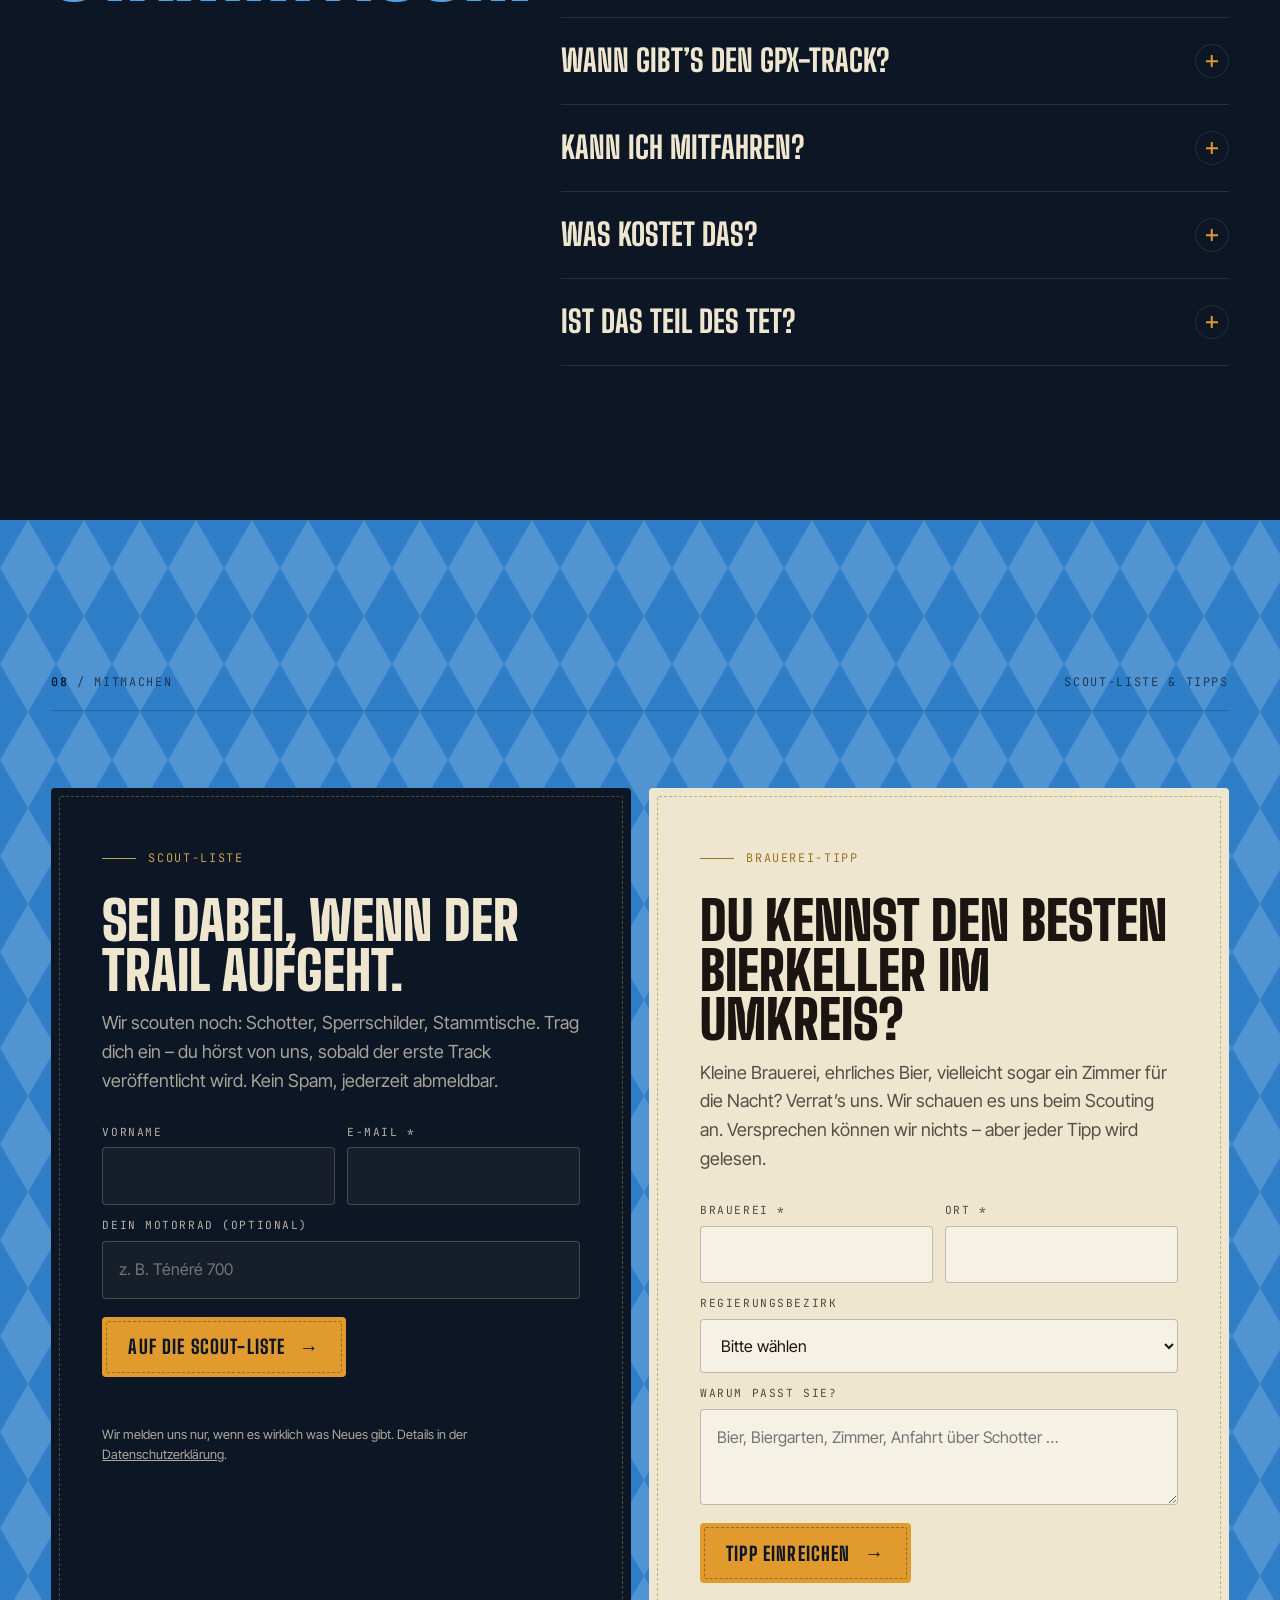
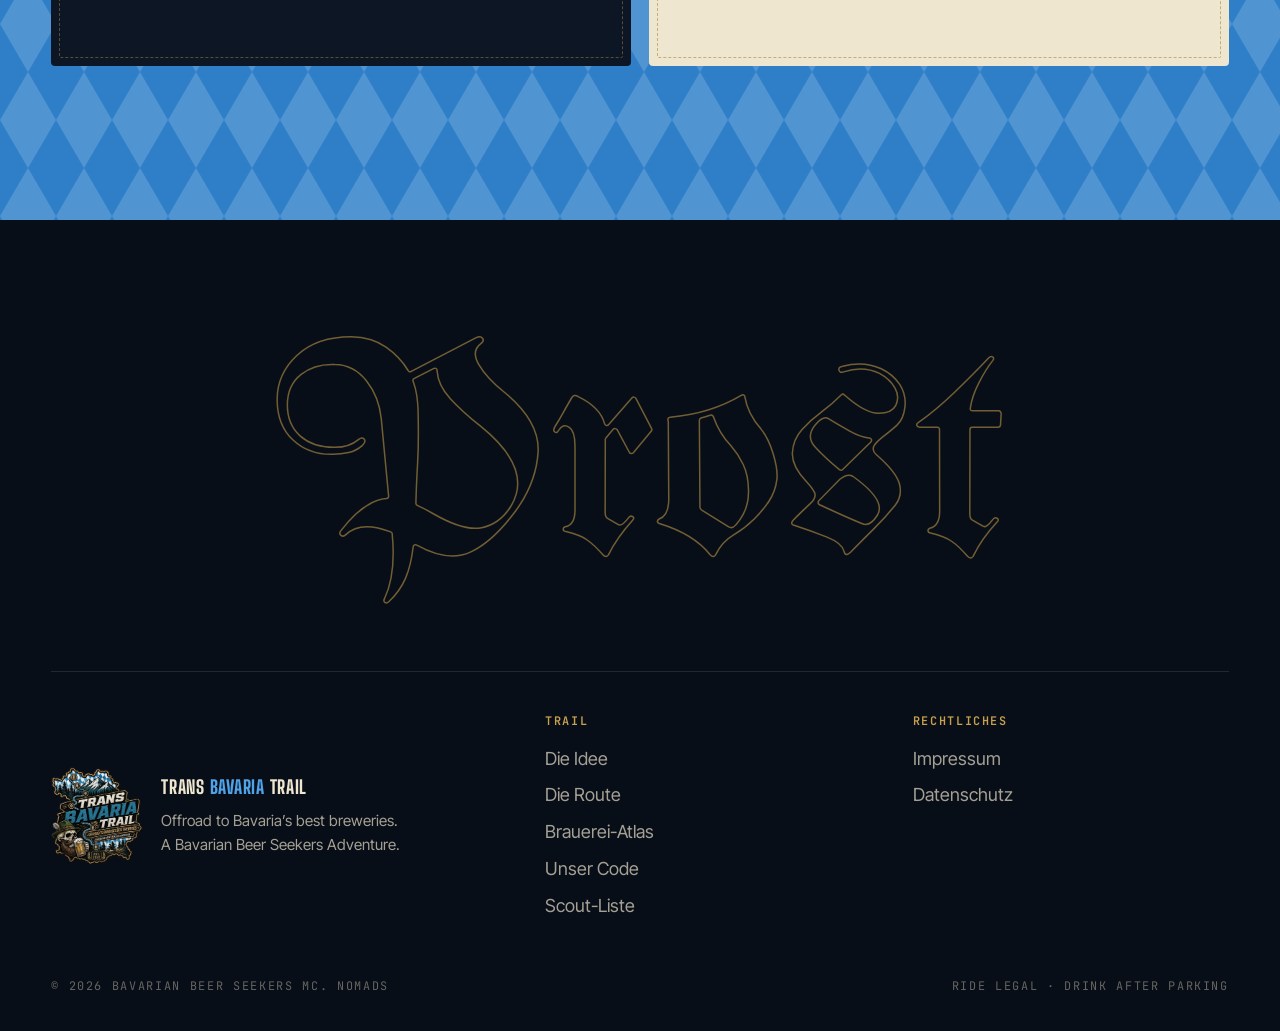
==== commit 6702e626: "Brauerei-Atlas live: 92 rural breweries, double-verified - Round 1: 7 district researchers + 7 fact-" ====
--- a/index.html
+++ b/index.html
@@ -41,6 +41,7 @@
       <nav class="nav mono" id="nav" aria-label="Hauptnavigation">
         <a href="#idee">Idee</a>
         <a href="#route">Route</a>
+        <a href="#atlas">Atlas</a>
         <a href="#code">Code</a>
         <a href="#setup">Setup</a>
         <a href="#crew">Crew</a>
@@ -141,9 +142,9 @@
             <p>Von Unterfranken bis ins Allgäu.</p>
           </div>
           <div class="stat reveal" data-delay="1">
-            <strong data-count="10">10</strong>
-            <span class="mono">Brauerei-Ziele</span>
-            <p>Auf der Ideenliste. Tendenz: durstig.</p>
+            <strong data-count="92">92</strong>
+            <span class="mono">Landbrauereien</span>
+            <p>Im Atlas, gegengeprüft. Tendenz: durstig.</p>
           </div>
           <div class="stat reveal" data-delay="2">
             <strong>0</strong>
@@ -269,6 +270,39 @@
         </div>
       </section>
 
+      
+      <section class="section atlas" id="atlas">
+        <div class="wrap">
+          <div class="section-tag mono"><span><b>03</b> / Brauerei-Atlas</span><span class="hide-sm">Landbrauereien · recherchiert 10/2026</span></div>
+          <div class="route-head">
+            <h2 class="h-display reveal">Wo das Bier<br />noch im <em>Dorf</em> gebraut wird.</h2>
+            <p class="lead muted reveal" data-delay="1">
+              92 Landbrauereien in allen sieben Bezirken, von unserem Recherche-Team gesucht und gegengeprüft.
+              Das ist der Rohstoff, aus dem die Etappen entstehen. Filter nach Bezirk oder nach Brauereien mit Zimmern.
+            </p>
+          </div>
+
+          <div class="atlas-controls" role="group" aria-label="Brauereien filtern">
+            <div class="atlas-chips" id="atlas-chips">
+              <button type="button" class="fchip is-on" data-bezirk="">Alle</button>
+              <button type="button" class="fchip" data-bezirk="Unterfranken">Unterfranken <small>13</small></button><button type="button" class="fchip" data-bezirk="Oberfranken">Oberfranken <small>14</small></button><button type="button" class="fchip" data-bezirk="Oberpfalz">Oberpfalz <small>12</small></button><button type="button" class="fchip" data-bezirk="Mittelfranken">Mittelfranken <small>13</small></button><button type="button" class="fchip" data-bezirk="Niederbayern">Niederbayern <small>13</small></button><button type="button" class="fchip" data-bezirk="Oberbayern">Oberbayern <small>14</small></button><button type="button" class="fchip" data-bezirk="Schwaben">Schwaben <small>13</small></button>
+            </div>
+            <label class="atlas-toggle"><input type="checkbox" id="atlas-rooms" /> <span>Nur mit Zimmern</span></label>
+          </div>
+
+          <div class="atlas-body">
+            <div class="map-frame atlas-map-frame">
+              <div class="map-meta mono">
+                <span><b id="atlas-count">92</b> Brauereien</span>
+                <span class="legend"><i class="lg-room"></i> mit Zimmern <i class="lg-other"></i> weitere</span>
+              </div>
+              <svg id="atlas-map" viewBox="-20 -20 1040 1070" role="img" aria-label="Karte Bayern mit allen Brauereien des Atlas"><path class="land" d="M241,9 242,12 244,12 244,9 250,12 249,9 250,8 255,8 255,12 261,15 260,20 261,21 266,21 277,28 281,27 281,29 284,30 283,36 289,44 291,44 289,45 296,48 296,51 292,53 293,58 301,59 303,58 303,55 307,55 308,62 315,67 314,70 319,69 320,71 322,67 327,69 326,74 328,76 336,77 334,85 338,90 335,91 337,93 334,97 337,97 335,99 339,103 337,105 338,110 344,112 349,108 349,112 353,112 360,118 363,115 363,103 365,103 367,106 377,102 378,106 381,107 387,102 386,95 378,94 377,92 378,90 371,90 359,79 363,75 363,73 359,74 360,68 367,69 374,61 378,63 382,59 391,60 392,58 395,62 405,59 409,67 416,74 417,71 415,70 416,67 424,69 423,71 426,73 434,71 435,67 440,67 441,71 446,71 444,72 449,78 449,80 443,84 443,87 446,91 454,93 451,96 455,96 455,93 457,89 468,97 470,95 468,87 471,85 469,80 470,76 473,76 470,71 474,70 474,66 473,62 470,61 472,58 469,56 472,46 467,41 468,39 467,32 475,30 477,32 478,28 483,28 483,21 487,21 486,19 487,18 504,20 506,25 505,27 502,26 503,33 502,40 509,47 507,49 511,45 515,45 516,50 514,56 522,57 523,64 537,55 545,59 559,57 560,54 565,56 568,52 573,53 569,51 577,49 582,54 586,54 584,57 585,58 593,54 597,50 608,47 611,52 610,55 617,58 618,62 615,69 616,70 620,68 620,70 626,73 626,76 638,76 641,81 645,83 646,91 648,92 642,95 637,100 640,102 641,104 643,104 644,107 653,108 653,112 660,119 663,128 659,134 660,145 673,151 675,155 672,160 684,161 686,166 690,167 690,169 694,173 709,178 708,182 715,181 717,184 719,184 721,188 719,192 716,192 717,198 731,202 732,209 726,215 725,221 722,222 722,229 718,228 716,230 717,231 717,236 715,237 716,244 703,252 702,255 705,262 708,262 710,270 717,272 721,276 727,276 728,282 726,288 728,290 727,293 729,294 728,296 735,295 734,298 738,306 737,311 739,320 741,323 751,324 751,338 749,340 753,345 754,355 764,357 765,359 774,365 774,370 779,376 779,380 792,381 798,385 799,384 798,379 814,381 822,387 823,390 825,391 825,393 830,393 831,406 836,406 836,409 843,413 842,419 846,421 847,428 851,429 856,435 860,435 861,440 860,444 867,451 873,453 883,451 892,458 896,465 900,467 901,470 905,473 906,485 907,485 906,492 909,494 905,493 909,494 909,497 916,499 918,503 921,503 924,507 927,505 927,498 943,498 945,505 951,504 950,507 956,521 959,521 960,525 970,525 972,523 972,525 976,527 978,538 984,541 985,544 984,545 988,550 987,556 993,559 989,563 988,570 986,572 987,573 983,575 989,580 989,594 988,596 991,599 989,609 986,613 988,615 986,619 982,621 978,626 977,622 976,624 974,634 972,634 970,638 958,631 955,626 944,620 938,623 929,613 925,613 924,617 925,619 922,622 920,621 919,623 916,624 914,621 912,623 912,627 915,630 913,635 916,638 909,655 912,665 907,681 881,703 873,706 861,705 852,709 842,711 827,717 816,731 796,735 794,743 790,745 790,748 783,751 780,758 775,756 775,759 773,761 774,771 795,791 799,810 805,810 807,816 811,815 823,843 816,859 811,864 813,867 810,873 808,874 805,881 809,885 813,884 814,886 820,887 826,881 832,884 836,891 840,893 839,899 845,909 837,919 839,925 833,926 834,932 836,932 831,941 834,947 834,954 828,958 826,963 819,956 819,959 817,959 805,953 800,945 794,944 792,936 787,937 782,933 779,927 782,919 788,916 777,907 775,904 778,902 779,898 775,901 770,896 757,895 753,898 747,896 743,897 737,911 728,909 723,912 715,905 709,896 709,890 694,895 687,892 673,898 670,893 675,882 672,878 667,886 663,890 655,891 664,914 665,918 662,921 658,921 658,919 650,921 638,919 635,917 628,917 628,919 626,919 623,915 617,918 604,918 592,922 591,928 579,927 575,925 575,923 552,926 546,922 544,928 542,928 540,933 537,936 538,945 535,949 524,950 521,952 516,949 509,951 508,947 506,948 496,961 501,963 503,969 486,967 483,972 476,974 476,984 472,986 462,986 469,975 467,972 447,976 439,984 412,984 410,981 412,979 412,976 401,964 402,959 389,959 390,952 400,947 396,946 393,941 385,941 370,947 365,940 354,938 353,934 341,933 335,930 332,934 330,939 328,941 313,938 306,933 311,925 301,926 302,930 305,934 302,944 301,953 303,956 307,956 309,973 302,978 299,986 302,990 298,989 293,991 292,997 285,1004 284,1010 279,1013 271,1016 269,1019 267,1018 260,1023 254,1021 248,1023 247,1022 248,1016 253,1015 256,1011 253,1006 261,992 260,985 256,990 250,985 246,993 237,991 233,997 230,986 231,983 227,980 233,978 234,973 232,966 227,966 224,963 222,956 213,957 212,950 206,945 208,937 204,941 197,942 194,938 189,937 188,943 175,937 178,933 176,930 177,926 173,922 168,922 162,929 162,934 160,940 155,936 150,939 150,934 144,934 135,929 134,926 138,923 141,924 140,920 143,920 144,917 147,919 151,917 151,919 153,920 160,916 162,916 161,919 164,918 163,917 172,910 173,906 172,906 178,903 180,899 178,898 182,897 206,905 213,895 218,893 219,898 225,896 226,901 228,902 227,907 228,909 229,904 232,901 231,898 233,900 240,898 238,893 242,888 240,888 236,884 237,871 229,868 231,866 227,863 232,859 232,857 237,858 236,856 241,854 234,846 236,844 235,842 233,846 232,844 235,839 230,841 229,837 235,834 234,826 236,825 235,820 236,817 231,813 230,810 233,805 237,804 238,795 241,791 239,787 243,782 241,769 242,768 241,767 242,766 241,761 238,760 236,755 232,740 231,740 231,731 230,727 227,727 226,721 229,717 226,716 227,709 223,705 216,690 213,689 213,683 211,682 210,685 208,682 208,679 217,672 218,667 222,664 220,661 222,658 221,654 226,655 232,653 231,652 236,648 238,649 240,655 250,654 252,651 251,649 263,643 261,637 264,638 266,635 275,636 278,634 276,632 276,626 279,624 278,624 278,617 275,613 275,610 276,610 275,609 281,608 275,600 269,596 270,594 267,591 269,588 267,586 270,584 269,580 270,578 279,585 281,583 284,583 286,594 294,590 294,584 298,581 305,582 303,584 301,583 300,585 301,590 298,590 299,592 307,591 316,584 314,583 313,576 310,576 308,570 309,569 306,572 305,568 300,566 300,563 302,562 299,558 304,557 302,555 304,551 301,551 301,549 304,550 307,546 306,545 307,540 303,538 303,535 308,533 307,526 308,521 303,519 303,517 308,514 308,511 305,508 308,508 304,504 302,497 298,498 298,495 299,495 298,493 293,492 292,487 287,487 289,485 286,483 287,479 284,478 282,480 277,478 276,475 273,477 270,474 266,476 269,467 264,465 265,463 266,464 266,460 257,458 259,454 263,455 265,450 268,449 267,444 262,441 262,439 259,438 255,441 254,436 240,427 244,424 244,422 241,421 241,413 240,413 242,411 238,410 240,404 242,404 240,405 242,408 246,402 242,398 243,393 245,391 244,388 240,389 236,385 237,380 241,381 237,372 239,370 245,371 248,367 245,365 246,363 242,358 244,357 242,354 234,352 235,348 240,346 235,337 240,332 232,332 230,328 234,326 232,322 228,321 228,323 222,327 227,329 226,332 220,336 218,341 210,340 205,342 198,337 200,333 198,329 200,324 199,321 200,319 199,319 200,317 194,316 197,309 189,311 187,315 188,318 186,322 178,318 178,316 184,312 182,306 189,301 185,292 181,291 179,283 182,279 182,276 175,268 173,268 174,264 164,270 164,275 161,277 157,271 156,265 153,268 149,268 149,275 144,277 139,273 140,268 142,267 138,264 141,264 140,261 143,262 142,260 143,259 140,257 144,253 142,248 144,248 143,245 132,249 126,248 126,254 128,258 127,259 125,259 124,254 122,252 119,255 115,252 116,248 114,245 109,245 106,251 102,250 101,245 98,245 92,251 87,248 84,251 76,251 78,259 73,260 89,264 82,266 87,272 90,271 91,263 94,264 94,266 97,268 98,274 93,281 97,286 95,289 91,290 86,286 81,289 74,286 73,289 71,289 71,292 67,292 70,298 66,300 65,305 62,306 63,307 58,309 51,311 42,308 36,311 32,308 29,301 25,302 25,296 33,289 32,287 33,283 30,281 31,276 30,274 38,272 36,267 40,266 41,260 43,258 34,254 35,249 40,247 39,243 40,242 35,241 32,243 28,234 30,232 29,229 31,227 30,226 24,231 25,226 21,229 20,227 22,225 22,223 20,221 23,220 21,217 21,212 18,207 19,199 17,196 19,192 18,192 17,187 18,183 17,182 18,180 23,183 24,181 20,178 21,175 20,166 10,166 9,163 14,157 14,150 17,145 38,141 42,144 45,143 46,146 43,150 45,152 49,144 52,141 51,137 59,133 64,137 71,135 74,139 79,136 84,140 87,138 95,155 109,150 116,151 117,145 114,133 116,133 118,128 114,128 113,125 112,120 116,118 112,114 113,114 111,109 112,105 117,108 119,107 120,110 127,108 128,111 144,108 145,105 140,103 143,96 151,94 154,89 158,89 161,83 161,73 159,72 159,69 161,67 163,55 164,55 162,51 164,48 168,51 169,48 173,48 178,54 185,56 187,53 190,56 203,48 205,49 206,48 205,47 220,30 221,20 227,15 229,12 233,9 236,5 239,5 238,7 241,9Z"/><path class="district" data-district="Mittelfranken" d="M364,250 372,253 377,261 382,261 385,256 393,256 393,250 403,247 401,249 404,251 402,253 404,255 402,263 410,267 402,268 402,271 413,275 413,278 421,277 421,279 419,281 423,282 429,278 428,284 432,284 428,287 428,291 422,293 426,295 430,291 435,295 434,299 436,303 439,302 442,307 456,306 461,304 464,299 469,303 472,300 476,301 476,298 480,296 478,293 486,291 488,284 495,281 493,284 496,283 499,295 504,297 506,297 505,294 511,294 514,288 518,290 518,288 520,287 532,289 532,277 535,283 533,284 535,288 534,291 540,290 536,294 540,295 538,298 536,297 532,301 531,304 534,303 534,309 530,310 529,314 524,313 522,316 524,319 530,319 528,324 529,328 526,330 532,331 533,335 538,337 539,340 531,352 530,358 527,360 518,357 517,355 511,356 510,354 510,358 508,359 511,360 504,366 505,367 503,369 503,372 498,373 500,376 494,378 497,383 495,387 496,388 488,391 485,397 477,392 475,393 473,390 467,390 469,394 467,396 463,392 456,397 458,400 462,400 459,405 465,404 468,407 474,405 477,407 472,410 474,410 474,412 477,411 476,412 479,416 477,418 483,427 471,425 471,430 474,433 482,435 480,441 484,442 483,452 484,455 490,453 489,462 494,462 500,471 502,470 504,472 499,474 502,479 496,481 493,485 489,485 489,483 484,491 478,485 478,489 471,485 471,481 469,479 470,474 462,474 454,482 456,484 451,487 450,490 451,491 447,493 447,501 436,501 429,510 434,516 424,522 424,525 413,527 411,530 411,533 404,532 399,526 391,528 393,526 389,525 389,521 381,520 380,518 385,514 380,508 381,505 372,512 373,515 365,512 363,520 353,516 354,515 352,512 354,512 356,507 358,508 358,506 356,506 356,501 354,500 353,494 346,494 344,491 346,490 346,484 344,482 340,484 334,477 329,478 325,482 325,487 316,485 303,487 302,492 304,494 300,495 297,492 293,492 292,487 287,487 287,479 284,478 282,480 277,478 276,475 273,477 270,474 266,476 269,467 264,465 265,463 266,464 266,460 257,458 259,454 263,455 265,450 268,449 267,444 262,441 262,439 259,438 255,441 254,436 240,427 244,424 244,422 241,421 240,413 242,411 238,410 240,404 242,404 240,405 242,408 246,402 242,398 243,393 245,391 244,388 240,389 236,385 237,380 241,381 237,372 239,370 245,371 248,367 245,365 246,363 242,358 242,354 234,352 235,348 240,346 235,337 240,332 232,332 230,330 230,328 234,326 231,322 231,316 229,314 229,307 235,298 244,300 250,308 251,305 255,304 255,297 259,294 271,299 274,297 285,298 293,294 287,285 290,284 287,282 290,277 281,275 283,273 286,274 291,269 291,267 300,260 300,264 302,259 314,261 315,258 325,256 334,261 344,260 347,267 350,267 350,265 357,264 358,259 350,256 359,249 359,246 364,250Z"/><path class="district" data-district="Niederbayern" d="M860,444 867,451 873,453 883,451 892,458 896,465 900,467 901,470 905,473 907,485 906,492 909,494 905,493 909,494 909,497 916,499 918,503 921,503 924,507 927,505 927,498 943,498 945,505 951,504 950,507 956,521 959,521 960,525 970,525 972,523 972,525 976,527 978,538 984,541 984,545 988,550 987,556 993,558 989,563 987,573 983,576 989,580 988,596 991,602 986,613 988,615 986,619 982,621 978,626 977,622 976,624 976,627 974,628 975,632 970,638 958,631 955,626 944,620 938,623 929,613 925,613 925,619 922,622 920,621 918,624 916,624 914,621 912,623 912,627 915,630 913,635 916,638 909,655 912,665 907,681 881,703 873,706 861,705 852,709 842,711 827,717 816,731 810,730 806,727 802,722 802,719 805,719 804,713 800,714 800,711 797,711 794,704 788,702 789,700 787,697 785,698 786,696 780,694 770,696 763,694 761,689 759,689 759,691 756,690 755,694 755,691 751,691 749,688 746,687 746,689 741,677 738,677 738,680 737,674 735,673 736,672 733,671 731,673 729,671 729,668 732,667 730,666 726,667 719,664 717,668 708,668 710,672 710,678 707,678 707,682 705,681 705,686 699,686 697,691 694,690 693,694 691,696 689,693 686,692 688,696 683,699 680,695 679,698 676,698 678,696 671,698 667,695 667,690 661,686 661,680 654,674 654,667 651,666 650,668 648,666 646,669 644,667 635,666 634,668 630,667 629,669 625,669 625,663 622,662 622,659 619,659 623,645 615,646 611,643 616,640 612,634 615,632 612,630 615,628 611,623 614,623 613,620 609,621 602,617 593,620 593,617 584,613 582,614 583,612 577,608 575,613 558,608 558,602 563,599 557,593 558,587 550,582 554,575 550,573 550,569 555,567 555,564 563,564 560,562 559,555 564,556 568,550 564,548 568,546 561,547 560,541 560,538 562,540 564,538 562,534 563,531 568,529 567,523 563,522 566,510 564,510 563,514 560,515 557,510 553,512 552,509 550,509 551,511 549,511 546,510 546,507 538,503 543,495 542,486 548,488 551,484 559,482 559,485 565,486 566,491 568,489 568,492 574,494 582,484 581,482 592,481 595,486 599,486 598,491 600,489 603,492 604,494 600,495 603,499 606,499 606,502 604,502 604,504 606,506 613,502 613,500 617,500 617,503 620,505 626,500 627,505 637,508 637,520 642,517 642,521 645,520 644,525 647,524 647,531 645,530 640,537 642,539 642,551 640,553 640,559 642,559 642,561 648,561 646,557 668,546 666,546 668,542 667,538 670,541 673,538 673,531 675,534 674,537 680,537 684,530 696,535 705,526 708,526 707,519 709,519 710,513 713,513 709,507 711,502 713,499 709,496 712,492 715,495 720,494 720,482 718,480 717,474 719,474 720,468 727,470 730,465 728,464 733,459 735,460 742,456 747,457 748,455 752,456 753,453 760,456 770,450 771,453 774,453 776,452 775,449 780,445 782,450 788,449 790,445 796,447 799,444 802,448 807,447 809,446 806,441 813,444 818,436 821,438 834,439 838,443 838,447 851,454 854,446 859,443 858,439 860,435 860,444Z"/><path class="district" data-district="Oberbayern" d="M383,901 381,904 375,904 371,901 374,898 376,887 380,887 383,882 375,884 371,890 367,891 367,893 362,895 364,891 359,888 364,885 364,870 372,870 373,866 373,864 366,861 367,852 370,849 368,847 371,845 371,842 366,842 375,833 371,832 374,828 374,822 372,821 372,818 376,817 376,812 379,810 379,806 382,800 382,796 380,797 379,794 380,788 377,785 368,786 372,777 374,778 374,773 376,773 381,766 377,765 375,760 376,758 374,751 380,750 387,752 385,750 392,745 392,741 396,739 398,724 404,725 409,737 415,733 425,739 426,737 430,738 430,732 425,726 427,723 430,724 430,721 426,720 432,719 430,715 433,712 437,719 440,717 442,714 440,706 443,706 442,700 444,698 450,699 453,695 451,694 451,690 453,688 451,688 451,684 456,686 455,683 458,677 456,675 453,670 466,665 469,662 479,661 480,653 474,653 472,656 468,649 460,644 461,641 459,635 445,627 445,625 450,625 451,618 449,615 447,617 442,615 442,611 434,613 434,611 429,613 425,611 423,605 426,605 424,601 427,600 420,594 415,586 415,576 416,574 419,575 419,572 415,572 418,563 411,559 415,555 414,551 411,552 407,548 414,549 420,545 418,538 412,539 413,533 411,533 411,530 424,525 424,522 434,516 429,510 436,501 447,501 447,493 451,491 451,487 456,484 454,482 462,474 470,474 469,479 471,481 471,485 478,489 478,485 484,491 489,483 489,485 493,485 496,481 502,479 499,474 504,472 499,470 496,465 509,470 517,470 519,465 527,468 528,470 526,470 525,475 526,477 521,476 523,479 527,481 526,487 529,488 529,492 535,493 536,501 541,506 546,507 546,510 549,511 551,511 550,509 552,509 553,512 557,510 561,515 563,514 564,510 566,510 563,522 567,523 568,529 563,531 562,534 564,538 562,540 560,538 560,541 561,547 568,546 564,548 568,550 564,556 559,555 560,562 563,564 555,564 555,567 550,569 550,573 554,575 550,582 558,587 557,593 563,599 558,602 558,608 575,613 577,608 583,612 582,614 584,613 593,617 593,620 602,617 609,621 613,620 614,623 611,623 615,628 612,630 615,632 612,634 616,640 611,643 615,646 623,645 619,659 622,659 622,662 625,663 625,669 629,669 630,667 634,668 635,666 644,667 646,669 648,666 650,668 651,666 654,667 654,674 661,680 661,686 667,690 667,695 671,698 678,696 676,698 679,698 680,695 683,699 688,696 686,692 689,693 691,696 693,694 694,690 697,691 699,686 705,686 705,681 707,682 707,678 710,678 710,672 708,668 717,668 719,664 726,667 730,666 732,667 729,668 729,671 731,673 733,671 736,672 735,673 737,674 738,680 738,677 741,677 746,689 746,687 749,688 751,691 755,691 755,694 756,690 759,691 759,689 761,689 763,694 770,696 780,694 786,696 785,698 787,697 789,700 788,702 794,704 797,711 800,711 800,714 804,713 805,719 802,719 802,722 806,727 812,731 796,735 794,743 790,745 790,748 783,751 780,758 775,756 775,759 773,761 774,771 795,791 799,810 805,810 807,816 811,815 823,843 816,859 811,864 813,867 805,881 809,885 813,884 814,886 820,887 826,881 832,884 836,891 840,893 839,899 845,909 837,919 839,925 833,926 834,932 836,932 831,941 834,947 834,954 828,958 826,963 819,956 819,959 817,959 805,953 800,945 794,944 792,936 787,937 782,933 779,927 782,919 788,916 777,907 775,904 778,902 779,898 775,901 770,896 757,895 753,898 747,896 743,897 737,911 728,909 723,912 715,905 709,896 709,890 694,895 687,892 673,898 670,893 675,882 672,878 667,886 663,890 655,891 664,914 665,918 662,921 658,921 658,919 650,921 638,919 635,917 628,917 628,919 626,919 623,915 617,918 604,918 592,922 591,928 579,927 575,925 575,923 552,926 546,922 544,928 542,928 540,933 537,936 538,945 535,949 524,950 521,952 516,949 509,951 508,947 506,948 496,961 501,963 503,969 486,967 483,972 476,974 476,984 472,986 462,986 469,975 467,972 447,976 439,984 412,984 410,981 412,979 412,976 401,964 402,959 389,959 390,952 400,947 396,947 393,941 391,940 389,930 400,926 405,921 404,919 407,916 403,916 401,912 397,909 400,904 399,903 391,904 385,900 383,901Z"/><path class="district" data-district="Oberfranken" d="M441,71 446,71 444,72 449,78 449,80 443,84 443,87 446,91 454,93 451,96 455,96 457,89 468,97 470,95 468,87 471,85 469,80 470,76 473,76 470,71 474,70 474,66 473,62 470,61 472,58 469,56 472,46 467,41 467,32 475,30 477,32 478,28 483,28 483,21 487,21 487,18 504,20 506,25 505,27 502,26 502,40 509,47 507,49 511,45 515,45 514,56 522,57 523,64 537,55 545,59 559,57 560,54 565,56 568,52 573,53 569,51 577,49 582,54 586,54 584,57 585,58 593,54 597,50 608,47 611,52 610,55 617,58 616,70 620,68 620,70 626,73 626,76 638,76 641,81 645,83 648,92 642,95 637,100 640,102 641,104 643,104 644,107 653,108 653,112 658,115 663,126 659,134 660,145 663,147 665,146 667,149 670,148 675,155 668,168 660,168 659,179 651,181 650,183 644,183 639,187 636,184 636,181 631,186 628,183 626,186 615,184 603,189 601,187 601,189 594,190 594,193 588,190 582,191 582,197 585,197 582,201 585,202 586,199 588,206 588,210 585,210 588,211 588,213 592,213 592,216 588,218 593,226 588,226 588,228 581,227 579,230 574,229 573,231 568,229 565,236 560,236 559,240 555,240 555,238 552,241 548,239 546,254 539,256 540,260 538,264 531,261 531,263 533,265 532,272 529,274 533,276 531,278 533,283 532,289 520,287 518,288 518,290 514,288 511,294 505,294 506,297 499,295 496,283 493,284 495,281 488,284 486,291 478,293 480,296 476,298 476,301 472,300 469,303 464,299 461,304 456,306 442,307 439,302 436,303 434,299 435,295 430,291 426,295 422,293 428,291 428,287 432,284 428,284 429,278 423,282 419,281 421,279 421,277 413,278 413,275 402,271 402,268 410,267 402,263 404,255 402,253 404,251 401,249 403,247 393,250 393,256 389,255 383,257 382,261 377,261 372,253 359,246 359,249 350,256 358,259 357,264 347,267 344,260 340,262 326,258 326,253 323,251 323,248 321,248 323,245 318,243 314,247 309,247 309,245 312,243 311,239 308,240 304,236 308,232 303,230 305,228 306,220 316,221 327,218 328,223 332,221 331,224 333,225 335,220 337,219 335,225 337,226 342,224 342,220 349,214 352,216 352,218 355,214 353,213 358,211 355,207 358,204 359,205 365,197 362,194 369,191 365,183 370,181 370,176 366,174 371,174 371,169 373,166 380,169 385,164 385,158 389,157 390,155 389,145 393,136 387,131 385,136 377,135 378,137 376,137 372,135 371,128 373,125 373,121 367,115 369,112 363,109 363,103 365,103 367,106 377,102 378,106 381,107 386,105 387,99 386,95 378,94 378,90 371,90 359,79 363,75 363,73 359,74 360,68 367,69 374,61 378,63 382,59 391,60 392,58 395,62 405,59 409,67 416,74 416,67 424,69 423,71 426,73 434,71 435,67 440,67 441,71Z"/><path class="district" data-district="Oberpfalz" d="M674,160 684,161 686,166 690,167 694,173 709,178 708,182 715,181 717,184 719,184 721,188 719,192 716,192 717,198 731,202 732,209 726,215 725,221 722,222 722,229 718,228 716,230 716,244 703,252 702,255 705,262 708,262 710,270 717,272 721,276 727,276 728,282 726,288 728,290 727,293 729,294 728,296 735,295 734,298 738,306 737,311 739,320 741,323 751,324 751,338 749,340 753,345 754,355 764,357 765,359 774,365 774,370 779,376 779,380 792,381 798,385 799,384 798,379 814,381 822,387 823,390 825,391 825,393 830,393 831,406 836,406 836,409 843,413 842,419 846,421 847,428 850,428 856,435 859,435 858,439 859,443 854,446 852,454 838,447 838,443 834,439 821,438 818,436 813,444 806,441 809,446 807,447 802,448 799,444 796,447 790,445 788,449 782,450 780,445 775,449 776,452 774,453 771,453 770,450 760,456 753,453 752,456 748,455 747,457 742,456 735,460 733,459 728,464 730,465 727,470 720,468 719,474 717,474 718,480 720,482 720,494 715,495 712,492 709,496 713,499 711,502 709,507 713,513 710,513 709,519 707,519 708,526 705,526 696,535 684,530 680,537 674,537 675,534 673,531 673,538 670,541 667,538 668,542 666,546 668,546 646,557 648,561 642,561 642,559 640,559 640,553 642,551 642,539 640,537 645,530 647,531 647,524 644,525 645,520 642,521 642,517 637,520 637,508 627,505 626,500 623,503 619,505 619,500 613,500 613,502 606,506 604,504 604,502 606,502 606,499 603,499 600,495 604,494 603,492 600,489 598,491 599,486 595,486 592,481 581,482 582,484 574,494 568,492 568,489 566,491 565,486 559,485 559,482 551,484 548,488 542,486 543,495 538,502 536,501 535,493 529,492 529,488 526,487 527,481 523,479 521,476 526,477 525,475 526,470 528,470 527,468 519,465 517,470 504,469 499,464 495,466 492,461 489,462 490,453 484,455 483,452 484,442 480,441 482,435 474,433 471,430 471,425 483,427 477,418 479,416 476,412 477,411 474,412 474,410 472,410 477,407 474,405 468,407 465,404 459,405 462,400 458,400 456,397 463,392 467,396 469,394 467,390 473,390 475,393 477,392 485,397 488,391 496,388 495,387 497,383 494,378 500,376 498,373 503,372 503,369 505,367 504,366 511,360 508,359 510,358 510,354 511,356 517,355 518,357 527,360 530,358 531,352 539,340 538,337 533,335 532,331 526,330 529,328 528,324 530,319 524,319 522,316 524,313 529,314 530,310 534,309 534,303 531,304 532,301 536,297 538,298 540,295 536,294 540,290 534,291 535,288 533,284 535,283 532,278 533,276 529,275 532,272 533,267 531,261 538,264 540,260 539,256 546,254 548,239 552,241 555,238 555,240 559,240 560,236 565,236 568,229 573,231 574,229 579,230 581,227 588,228 588,226 593,226 588,218 592,216 592,213 588,213 588,211 585,210 588,210 588,206 586,199 585,202 582,201 585,197 582,197 582,191 588,190 594,193 594,190 601,189 601,187 603,189 615,184 626,186 628,183 631,186 636,181 636,184 639,187 644,183 650,183 651,181 659,179 660,168 668,168 674,160Z"/><path class="district" data-district="Schwaben" d="M334,477 340,484 344,482 346,484 346,490 344,491 346,494 353,494 354,500 356,501 356,506 358,506 358,508 356,507 354,512 352,512 354,515 353,516 363,520 365,512 373,515 372,512 381,505 380,508 385,514 380,518 381,520 389,521 389,525 393,526 391,528 399,526 404,532 415,533 413,533 412,539 418,538 420,545 414,549 407,548 411,552 414,551 415,555 411,559 418,563 415,572 419,572 419,575 416,574 415,576 415,586 420,594 427,600 424,601 426,605 423,605 425,611 429,613 434,611 434,613 442,611 442,615 447,617 449,615 451,618 450,625 445,625 445,627 459,635 461,641 460,644 468,649 472,656 474,653 480,653 479,661 469,662 466,665 453,670 456,675 458,677 455,683 456,686 451,684 451,688 453,688 451,690 451,694 453,695 450,699 444,698 442,700 443,706 440,706 442,714 440,717 437,719 433,712 430,715 432,719 426,720 430,721 430,724 427,723 425,726 430,732 430,738 426,737 425,739 415,733 409,737 404,725 398,724 396,739 392,741 392,745 385,750 387,752 380,750 374,751 376,758 375,760 377,765 381,766 376,773 374,773 374,778 372,777 368,786 377,785 380,788 379,794 380,797 382,796 382,800 379,806 379,810 376,812 376,817 372,818 372,821 374,822 374,828 371,832 375,833 366,842 371,842 371,845 368,847 370,849 367,852 366,861 373,864 373,866 372,870 364,870 364,885 359,888 364,891 362,895 367,893 367,891 371,890 375,884 383,882 380,887 376,887 374,898 371,901 375,904 381,904 385,900 391,904 399,903 400,904 397,909 401,912 403,916 407,916 404,919 405,921 400,926 389,930 391,940 370,947 365,940 354,938 353,934 341,933 335,930 329,941 313,938 306,933 311,925 301,926 302,930 305,934 301,953 303,956 307,956 309,973 302,978 299,986 302,990 298,989 293,991 292,997 285,1004 284,1010 279,1013 271,1016 269,1019 267,1018 260,1023 254,1021 248,1023 248,1016 253,1015 256,1011 253,1006 261,992 260,985 256,990 250,985 246,993 237,991 233,997 231,983 227,980 233,978 234,973 232,966 227,966 224,963 222,956 213,957 212,950 206,945 208,937 204,941 197,942 194,938 189,937 188,943 175,937 178,933 176,925 173,922 168,922 162,929 160,940 155,936 151,939 150,935 136,930 134,926 138,923 141,924 140,920 143,920 144,917 147,919 151,917 151,919 153,920 160,916 162,916 161,919 164,918 163,917 172,910 172,906 178,903 178,898 182,897 206,905 213,895 218,893 219,898 225,896 226,901 228,902 228,909 232,901 231,898 233,900 240,898 238,893 242,888 240,888 236,884 237,871 229,868 231,866 227,863 232,859 232,857 237,858 236,856 241,854 234,846 236,844 235,842 233,846 232,844 235,839 230,841 229,837 235,834 234,826 236,825 236,817 231,813 230,810 233,805 237,804 238,795 241,791 239,787 243,782 242,766 241,761 238,760 236,755 231,740 231,731 230,727 227,727 226,721 229,717 226,716 227,709 223,705 216,690 213,689 213,683 211,682 210,685 208,682 208,679 217,672 218,667 222,664 220,661 222,658 221,654 226,655 232,653 231,652 236,648 238,649 240,655 250,654 252,651 251,649 263,643 261,637 264,638 266,635 275,636 278,634 276,632 276,626 279,624 278,617 275,613 275,609 281,608 275,600 269,596 270,594 267,591 269,588 267,586 270,584 270,578 279,585 281,583 284,583 286,594 294,590 294,584 298,581 305,582 303,584 301,583 301,590 298,590 299,592 307,591 316,584 314,583 313,576 310,576 308,570 309,569 306,572 305,568 300,566 300,563 302,562 299,558 304,557 304,551 301,551 301,549 304,550 307,546 307,540 303,538 303,535 308,533 308,521 303,519 303,517 308,514 308,511 305,508 308,508 304,504 302,497 298,498 298,495 304,494 302,492 303,487 316,485 325,487 325,482 329,478 334,477Z"/><path class="district" data-district="Unterfranken" d="M241,9 242,12 244,12 244,9 250,12 250,8 255,8 255,12 261,15 261,21 266,21 277,28 281,27 281,29 284,30 283,36 289,44 291,44 289,45 296,48 296,51 292,53 293,58 301,59 303,58 303,55 307,55 308,62 315,67 314,70 319,69 320,71 322,67 327,69 326,74 328,76 336,77 334,85 338,90 335,91 337,93 334,97 337,97 335,99 339,103 337,106 339,111 344,112 349,108 349,112 353,112 356,115 362,118 363,109 369,112 367,115 373,121 373,125 371,128 372,135 376,137 378,137 377,135 385,136 387,131 393,136 389,145 390,155 384,160 385,164 380,169 373,166 371,169 371,174 366,174 370,176 370,181 365,183 369,191 362,194 365,197 359,205 358,204 355,207 358,211 353,213 355,214 352,218 352,216 349,214 342,220 342,224 337,226 335,225 337,219 335,220 333,225 331,224 332,221 328,223 327,218 316,221 306,220 305,228 303,230 308,232 304,236 308,240 311,239 312,243 309,245 309,247 314,247 318,243 323,245 321,248 323,248 323,251 326,253 326,256 315,258 314,261 302,259 300,264 300,260 291,267 291,269 286,274 283,273 281,275 290,277 287,282 290,284 287,285 293,294 285,298 274,297 271,299 259,294 255,297 255,304 251,305 250,308 244,300 235,298 229,307 229,314 232,321 228,321 228,323 222,327 227,329 226,332 220,336 218,341 210,340 205,342 198,337 200,333 198,329 200,324 200,317 194,316 197,309 189,311 186,322 178,318 178,316 184,312 182,306 189,301 185,292 181,291 179,283 182,276 175,268 173,268 174,264 164,270 164,275 161,277 157,271 156,265 153,268 149,268 149,275 147,277 140,275 139,273 142,266 138,264 141,264 140,261 143,262 143,259 140,257 144,253 143,245 132,249 126,248 127,259 125,259 124,254 122,252 119,255 115,252 116,248 114,245 109,245 106,251 102,250 101,245 98,245 92,251 89,248 84,251 76,251 78,259 73,260 89,264 82,266 84,267 84,271 90,271 91,263 97,268 98,274 93,281 97,286 95,289 91,290 86,286 81,289 74,286 73,289 71,289 71,292 67,292 70,298 66,300 65,305 62,306 63,307 51,311 42,308 36,311 32,308 29,301 25,302 25,296 33,289 33,283 30,281 30,274 38,272 36,267 40,266 41,260 43,258 34,254 35,249 40,247 40,242 35,241 32,243 28,234 30,232 29,229 31,227 30,226 24,231 25,226 21,229 20,227 22,225 22,223 20,221 23,220 21,217 21,212 18,207 19,199 17,196 19,192 17,182 18,180 23,183 24,181 20,178 20,166 9,165 11,158 14,157 14,150 17,145 38,141 42,144 45,143 43,150 45,152 49,144 52,141 51,137 59,133 64,137 71,135 74,139 79,136 84,140 87,138 95,155 109,150 116,151 117,145 114,133 116,133 118,128 114,128 113,125 112,120 116,118 112,114 112,105 117,108 119,107 120,110 127,108 128,111 144,108 145,105 140,103 143,96 151,94 154,89 158,89 161,83 161,73 159,72 159,69 161,67 164,55 162,51 164,48 168,51 169,48 173,48 178,54 185,56 187,53 190,56 203,48 205,49 205,47 220,30 221,20 227,15 229,12 233,9 236,5 239,5 238,7 241,9Z"/><path class="route-ghost" d="M63.9,270.9 66.2,268.5 68.3,265.5 70.2,261.9 72.5,258.1 75.3,254.2 78.3,249.9 80.4,244.9 81.3,238.8 81.2,232.0 81.5,225.1 83.8,219.0 88.5,213.8 94.5,209.2 100.3,204.2 104.4,198.3 107.3,191.5 110.2,184.6 114.8,178.6 121.4,173.6 128.6,169.0 134.5,163.7 137.4,156.7 137.7,148.2 137.1,139.1 137.9,130.8 141.1,124.0 146.0,118.6 151.1,113.4 155.0,107.6 157.8,101.1 160.5,94.7 164.4,89.4 170.0,85.9 176.4,83.7 182.5,81.9 187.4,79.5 191.2,76.2 194.5,72.6 198.0,69.4 201.8,67.2 205.7,65.6 209.6,64.4 213.9,64.0 218.2,64.2 222.7,65.1 227.2,66.4 232.1,67.2 237.8,67.3 244.0,67.3 250.1,68.7 255.2,72.2 259.0,77.9 262.2,84.3 265.9,90.1 270.9,94.6 276.7,98.5 282.0,103.0 286.0,109.3 288.8,116.8 291.7,124.2 296.5,129.9 303.8,133.1 312.8,135.0 321.6,137.1 328.4,140.9 333.2,146.7 336.9,153.4 341.0,159.4 346.3,164.2 352.3,168.2 357.6,172.6 361.4,178.1 363.8,184.7 365.8,191.4 368.7,197.0 372.7,201.1 377.5,203.9 382.2,206.2 386.3,208.6 390.0,210.9 393.4,212.9 403.5,218.7 411.4,222.0 417.7,221.2 421.2,216.7 422.3,212.7 425.2,211.9 431.5,213.7 438.5,216.2 445.0,216.9 452.7,215.6 463.1,215.0 467.5,214.9 472.4,213.8 477.7,212.3 483.4,211.7 489.5,212.8 496.1,215.2 503.0,217.3 510.0,217.7 517.1,216.4 524.4,215.0 531.9,215.0 539.6,216.8 547.3,218.8 554.9,218.9 562.4,215.6 569.9,210.0 577.5,204.8 585.2,202.6 592.6,203.9 599.6,207.2 606.2,210.2 612.7,211.8 619.3,212.5 625.5,213.9 630.7,217.2 634.7,221.8 637.9,226.4 641.2,230.1 645.0,233.1 648.8,236.4 651.8,240.6 653.6,243.9 654.8,247.6 654.8,251.8 653.9,256.2 652.9,260.8 652.5,265.6 652.7,270.7 652.8,276.1 651.7,281.7 649.5,287.2 647.1,293.0 646.2,299.1 647.6,306.0 650.5,313.5 652.9,321.2 652.8,328.6 649.9,335.3 645.2,341.6 641.1,348.1 638.7,355.2 637.7,362.8 636.1,370.3 632.3,377.1 625.9,383.0 618.7,388.7 613.2,394.9 611.1,402.2 611.9,410.4 613.5,418.9 613.8,426.8 611.9,433.9 608.7,440.4 606.1,447.0 605.1,454.0 605.4,461.3 605.5,468.2 603.9,474.4 600.2,479.7 595.5,484.4 591.4,489.0 588.7,493.9 587.3,498.9 586.6,503.7 585.7,508.2 584.6,512.2 583.7,516.0 583.3,519.5 582.2,540.2 584.1,554.6 591.8,564.2 603.7,562.3 601.7,550.5 589.4,546.3 587.0,544.2 584.1,541.9 580.3,539.5 576.2,536.8 572.0,533.0 567.8,528.6 563.0,524.1 556.8,520.8 549.0,518.6 540.6,516.7 532.9,513.5 526.9,507.9 522.4,500.3 518.3,492.1 513.0,484.9 506.4,479.4 499.0,474.8 492.4,469.4 487.2,462.3 482.9,454.0 478.2,446.3 472.0,441.1 463.9,439.0 455.2,438.9 447.1,438.9 440.5,437.4 435.3,434.4 430.5,431.3 425.8,429.3 421.1,428.9 417.1,429.4 413.7,429.8 410.5,429.6 407.1,429.8 403.9,431.5 401.8,434.7 400.7,436.9 399.9,439.5 399.1,442.3 398.3,445.4 398.0,448.9 398.7,452.6 400.4,456.5 402.4,460.5 403.6,464.8 403.3,469.4 401.8,474.4 400.3,479.8 399.9,485.3 400.9,490.8 402.5,496.4 403.3,502.3 402.5,508.8 400.7,515.6 399.6,522.5 401.1,529.0 405.5,535.0 411.6,540.8 417.2,546.7 420.5,553.2 421.5,560.4 421.7,567.9 423.1,575.2 426.4,582.1 430.7,588.9 433.9,595.9 434.1,603.7 431.5,612.3 427.8,621.1 425.5,629.5 426.4,637.2 429.9,644.3 434.3,651.1 437.4,658.2 438.5,665.8 438.8,673.4 440.1,680.8 443.5,687.6 448.9,694.0 454.2,700.4 457.7,707.1 458.3,714.2 456.9,721.5 455.2,728.7 454.5,735.5 455.2,741.9 456.4,748.2 457.0,754.4 456.4,760.4 455.0,766.3 454.0,771.9 453.9,777.3 454.8,782.5 455.8,787.5 456.4,792.4 456.1,797.1 455.2,801.4 454.0,805.5 452.0,812.2 449.3,818.6 446.6,824.9 444.2,831.5 442.2,838.6 439.4,845.4 435.0,851.1 428.7,854.9 421.3,857.4 414.3,859.8 408.3,863.4 403.0,868.1 397.5,872.6 390.9,875.4 383.4,876.4 375.7,877.0 369.1,879.3 363.9,884.7 359.6,892.4 355.3,900.1 349.9,905.6 343.4,908.1 336.4,908.7 329.6,909.6 323.6,911.9 318.2,915.3 312.8,918.3 307.1,919.5 301.0,919.0 294.9,918.1 289.6,918.3 285.2,920.2 281.7,923.1 278.6,926.0 275.7,928.3 273.1,930.2"/><g class="bdot" data-id="rother-braeu-roth" data-bezirk="Unterfranken" tabindex="0" role="button" aria-label="Rother Bräu, Roth"><circle cx="237.6" cy="27.8" r="7"/><title>Rother Bräu · Roth</title></g><g class="bdot" data-id="privatbrauerei-lang-waltershausen" data-bezirk="Unterfranken" tabindex="0" role="button" aria-label="Privatbrauerei Lang, Waltershausen"><circle cx="293.7" cy="75.1" r="7"/><title>Privatbrauerei Lang · Waltershausen</title></g><g class="bdot" data-id="brauhaus-barbarossa-schoellkrippen" data-bezirk="Unterfranken" tabindex="0" role="button" aria-label="Brauhaus Barbarossa, Schöllkrippen"><circle cx="60.0" cy="153.4" r="7"/><title>Brauhaus Barbarossa · Schöllkrippen</title></g><g class="bdot" data-id="waldschloss-brauerei-frammersbach-frammersbach" data-bezirk="Unterfranken" tabindex="0" role="button" aria-label="Waldschloss-Brauerei Frammersbach, Frammersbach"><circle cx="103.3" cy="157.1" r="7"/><title>Waldschloss-Brauerei Frammersbach · Frammersbach</title></g><g class="bdot" data-id="privatbrauerei-ulrich-martin-hausen" data-bezirk="Unterfranken" tabindex="0" role="button" aria-label="Privatbrauerei Ulrich Martin, Hausen"><circle cx="276.6" cy="157.7" r="7"/><title>Privatbrauerei Ulrich Martin · Hausen</title></g><g class="bdot" data-id="brauerei-goeller-zeil-am-main" data-bezirk="Unterfranken" tabindex="0" role="button" aria-label="Brauerei Göller, Zeil am Main"><circle cx="334.3" cy="176.5" r="7"/><title>Brauerei Göller · Zeil am Main</title></g><g class="bdot" data-id="adler-braeu-stettfeld-schwarzer-adler-braeu-stettfeld" data-bezirk="Unterfranken" tabindex="0" role="button" aria-label="Adler-Bräu Stettfeld (Schwarzer Adler Bräu), Stettfeld"><circle cx="360.0" cy="188.3" r="7"/><title>Adler-Bräu Stettfeld (Schwarzer Adler Bräu) · Stettfeld</title></g><g class="bdot" data-id="brauerei-roppelt-trossenfurt" data-bezirk="Unterfranken" tabindex="0" role="button" aria-label="Brauerei Roppelt, Trossenfurt"><circle cx="348.4" cy="202.5" r="7"/><title>Brauerei Roppelt · Trossenfurt</title></g><g class="bdot room" data-id="hexenbraeu-brauerei-gasthof-hexenhaeusle-neuhausen" data-bezirk="Unterfranken" tabindex="0" role="button" aria-label="Hexenbräu (Brauerei-Gasthof Hexenhäusle), Neuhausen"><circle cx="308.3" cy="204.4" r="7"/><title>Hexenbräu (Brauerei-Gasthof Hexenhäusle) · Neuhausen</title></g><g class="bdot" data-id="brauerei-gasthof-bayer-zum-gruenen-baum-theinheim" data-bezirk="Unterfranken" tabindex="0" role="button" aria-label="Brauerei-Gasthof Bayer &quot;Zum grünen Baum&quot;, Theinheim"><circle cx="331.7" cy="214.9" r="7"/><title>Brauerei-Gasthof Bayer &quot;Zum grünen Baum&quot; · Theinheim</title></g><g class="bdot room" data-id="brauerei-gasthof-wolf-ruedenhausen" data-bezirk="Unterfranken" tabindex="0" role="button" aria-label="Brauerei-Gasthof Wolf, Rüdenhausen"><circle cx="283.1" cy="252.0" r="7"/><title>Brauerei-Gasthof Wolf · Rüdenhausen</title></g><g class="bdot room" data-id="kauzen-braeu-gasthof-kauzen-ochsenfurt" data-bezirk="Unterfranken" tabindex="0" role="button" aria-label="Kauzen-Bräu (Gasthof Kauzen), Ochsenfurt"><circle cx="227.2" cy="283.2" r="7"/><title>Kauzen-Bräu (Gasthof Kauzen) · Ochsenfurt</title></g><g class="bdot" data-id="hausbrauerei-und-brauerei-gasthof-duell-gnodstadt" data-bezirk="Unterfranken" tabindex="0" role="button" aria-label="Hausbrauerei und Brauerei-Gasthof Düll, Gnodstadt"><circle cx="238.0" cy="291.6" r="7"/><title>Hausbrauerei und Brauerei-Gasthof Düll · Gnodstadt</title></g><g class="bdot" data-id="brauhaus-budenschuster-bad-steben" data-bezirk="Oberfranken" tabindex="0" role="button" aria-label="Brauhaus Budenschuster, Bad Steben"><circle cx="547.6" cy="66.2" r="7"/><title>Brauhaus Budenschuster · Bad Steben</title></g><g class="bdot room" data-id="braugasthof-brauhotel-grosch-oeslau" data-bezirk="Oberfranken" tabindex="0" role="button" aria-label="Braugasthof &amp; Brauhotel Grosch, Oeslau"><circle cx="422.8" cy="90.3" r="7"/><title>Braugasthof &amp; Brauhotel Grosch · Oeslau</title></g><g class="bdot" data-id="brauerei-trunk-alte-klosterbrauerei-vierzehnheiligen-vierzeh" data-bezirk="Oberfranken" tabindex="0" role="button" aria-label="Brauerei Trunk – Alte Klosterbrauerei Vierzehnheiligen, Vierzehnheiligen"><circle cx="428.0" cy="143.8" r="7"/><title>Brauerei Trunk – Alte Klosterbrauerei Vierzehnheiligen · Vierzehnheiligen</title></g><g class="bdot room" data-id="gasthof-brauerei-hennemann-stublang" data-bezirk="Oberfranken" tabindex="0" role="button" aria-label="Gasthof-Brauerei Hennemann, Stublang"><circle cx="425.6" cy="154.9" r="7"/><title>Gasthof-Brauerei Hennemann · Stublang</title></g><g class="bdot" data-id="brauerei-haberstumpf-trebgast" data-bezirk="Oberfranken" tabindex="0" role="button" aria-label="Brauerei Haberstumpf, Trebgast"><circle cx="527.6" cy="157.1" r="7"/><title>Brauerei Haberstumpf · Trebgast</title></g><g class="bdot" data-id="brauerei-huetten-huetten" data-bezirk="Oberfranken" tabindex="0" role="button" aria-label="Brauerei Hütten, Hütten"><circle cx="583.5" cy="177.5" r="7"/><title>Brauerei Hütten · Hütten</title></g><g class="bdot" data-id="huebner-braeu-steinfeld" data-bezirk="Oberfranken" tabindex="0" role="button" aria-label="Hübner-Bräu, Steinfeld"><circle cx="448.2" cy="186.1" r="7"/><title>Hübner-Bräu · Steinfeld</title></g><g class="bdot" data-id="brauerei-hoenig-gasthof-zur-post-tiefenellern" data-bezirk="Oberfranken" tabindex="0" role="button" aria-label="Brauerei Hönig – Gasthof zur Post, Tiefenellern"><circle cx="431.9" cy="204.4" r="7"/><title>Brauerei Hönig – Gasthof zur Post · Tiefenellern</title></g><g class="bdot room" data-id="brauerei-reichold-hochstahl" data-bezirk="Oberfranken" tabindex="0" role="button" aria-label="Brauerei Reichold, Hochstahl"><circle cx="471.1" cy="215.2" r="7"/><title>Brauerei Reichold · Hochstahl</title></g><g class="bdot" data-id="brauerei-gasthof-ott-oberleinleiter" data-bezirk="Oberfranken" tabindex="0" role="button" aria-label="Brauerei-Gasthof Ott, Oberleinleiter"><circle cx="442.9" cy="215.5" r="7"/><title>Brauerei-Gasthof Ott · Oberleinleiter</title></g><g class="bdot room" data-id="brauerei-gasthof-krug-krug-braeu-breitenlesau" data-bezirk="Oberfranken" tabindex="0" role="button" aria-label="Brauerei &amp; Gasthof Krug (Krug-Bräu), Breitenlesau"><circle cx="476.0" cy="222.3" r="7"/><title>Brauerei &amp; Gasthof Krug (Krug-Bräu) · Breitenlesau</title></g><g class="bdot" data-id="brauerei-zehendner-moenchsambacher-moenchsambach" data-bezirk="Oberfranken" tabindex="0" role="button" aria-label="Brauerei Zehendner (Mönchsambacher), Mönchsambach"><circle cx="351.2" cy="235.6" r="7"/><title>Brauerei Zehendner (Mönchsambacher) · Mönchsambach</title></g><g class="bdot" data-id="brauerei-gradl-leupser-bier-leups" data-bezirk="Oberfranken" tabindex="0" role="button" aria-label="Brauerei Gradl (Leupser Bier), Leups"><circle cx="523.0" cy="237.1" r="7"/><title>Brauerei Gradl (Leupser Bier) · Leups</title></g><g class="bdot" data-id="held-braeu-oberailsfeld" data-bezirk="Oberfranken" tabindex="0" role="button" aria-label="Held-Bräu, Oberailsfeld"><circle cx="488.6" cy="237.5" r="7"/><title>Held-Bräu · Oberailsfeld</title></g><g class="bdot" data-id="hoesl-braeu-mitterteich" data-bezirk="Oberpfalz" tabindex="0" role="button" aria-label="Hösl-Bräu, Mitterteich"><circle cx="668.3" cy="196.6" r="7"/><title>Hösl-Bräu · Mitterteich</title></g><g class="bdot" data-id="schlossbrauerei-friedenfels-friedenfels" data-bezirk="Oberpfalz" tabindex="0" role="button" aria-label="Schlossbrauerei Friedenfels, Friedenfels"><circle cx="640.0" cy="214.0" r="7"/><title>Schlossbrauerei Friedenfels · Friedenfels</title></g><g class="bdot" data-id="kommunbrauhaus-falkenberg-falkenberg" data-bezirk="Oberpfalz" tabindex="0" role="button" aria-label="Kommunbrauhaus Falkenberg, Falkenberg"><circle cx="665.7" cy="223.2" r="7"/><title>Kommunbrauhaus Falkenberg · Falkenberg</title></g><g class="bdot" data-id="kommunbrauhaus-windischeschenbach-windischeschenbach" data-bezirk="Oberpfalz" tabindex="0" role="button" aria-label="Kommunbrauhaus Windischeschenbach, Windischeschenbach"><circle cx="651.0" cy="237.1" r="7"/><title>Kommunbrauhaus Windischeschenbach · Windischeschenbach</title></g><g class="bdot room" data-id="puettner-braeu-schlammersdorf" data-bezirk="Oberpfalz" tabindex="0" role="button" aria-label="Püttner Bräu, Schlammersdorf"><circle cx="568.7" cy="244.3" r="7"/><title>Püttner Bräu · Schlammersdorf</title></g><g class="bdot" data-id="private-landbrauerei-scheuerer-moosbach" data-bezirk="Oberpfalz" tabindex="0" role="button" aria-label="Private Landbrauerei Scheuerer, Moosbach"><circle cx="702.8" cy="305.8" r="7"/><title>Private Landbrauerei Scheuerer · Moosbach</title></g><g class="bdot" data-id="kommunbrauhaus-eslarn-eslarn" data-bezirk="Oberpfalz" tabindex="0" role="button" aria-label="Kommunbrauhaus Eslarn, Eslarn"><circle cx="726.4" cy="308.9" r="7"/><title>Kommunbrauhaus Eslarn · Eslarn</title></g><g class="bdot room" data-id="sperber-braeu-sulzbach-rosenberg" data-bezirk="Oberpfalz" tabindex="0" role="button" aria-label="Sperber-Bräu, Sulzbach-Rosenberg"><circle cx="568.1" cy="333.9" r="7"/><title>Sperber-Bräu · Sulzbach-Rosenberg</title></g><g class="bdot room" data-id="brauerei-jacob-bodenwoehr-ludwigsheide" data-bezirk="Oberpfalz" tabindex="0" role="button" aria-label="Brauerei Jacob, Bodenwöhr (Ludwigsheide)"><circle cx="681.3" cy="403.5" r="7"/><title>Brauerei Jacob · Bodenwöhr (Ludwigsheide)</title></g><g class="bdot room" data-id="winkler-braeu-lengenfeld" data-bezirk="Oberpfalz" tabindex="0" role="button" aria-label="Winkler Bräu, Lengenfeld"><circle cx="544.7" cy="414.9" r="7"/><title>Winkler Bräu · Lengenfeld</title></g><g class="bdot" data-id="hofmark-brauerei-loifling" data-bezirk="Oberpfalz" tabindex="0" role="button" aria-label="Hofmark Brauerei, Loifling"><circle cx="749.4" cy="436.0" r="7"/><title>Hofmark Brauerei · Loifling</title></g><g class="bdot room" data-id="proesslbraeu-adlersberg-adlersberg" data-bezirk="Oberpfalz" tabindex="0" role="button" aria-label="Prösslbräu Adlersberg, Adlersberg"><circle cx="622.4" cy="474.9" r="7"/><title>Prösslbräu Adlersberg · Adlersberg</title></g><g class="bdot" data-id="brauerei-gasthaus-rittmayer-aisch" data-bezirk="Mittelfranken" tabindex="0" role="button" aria-label="Brauerei &amp; Gasthaus Rittmayer, Aisch"><circle cx="394.1" cy="266.0" r="7"/><title>Brauerei &amp; Gasthaus Rittmayer · Aisch</title></g><g class="bdot room" data-id="brauerei-gasthof-zwanzger-uehlfeld" data-bezirk="Mittelfranken" tabindex="0" role="button" aria-label="Brauerei Gasthof Zwanzger, Uehlfeld"><circle cx="360.2" cy="280.9" r="7"/><title>Brauerei Gasthof Zwanzger · Uehlfeld</title></g><g class="bdot" data-id="brauerei-loscher-muenchsteinach" data-bezirk="Mittelfranken" tabindex="0" role="button" aria-label="Brauerei Loscher, Münchsteinach"><circle cx="334.0" cy="290.5" r="7"/><title>Brauerei Loscher · Münchsteinach</title></g><g class="bdot room" data-id="brauereigasthof-geyer-oberreichenbach" data-bezirk="Mittelfranken" tabindex="0" role="button" aria-label="Brauereigasthof Geyer, Oberreichenbach"><circle cx="369.9" cy="306.0" r="7"/><title>Brauereigasthof Geyer · Oberreichenbach</title></g><g class="bdot" data-id="brauerei-gasthof-wiethaler-neunhof" data-bezirk="Mittelfranken" tabindex="0" role="button" aria-label="Brauerei Gasthof Wiethaler, Neunhof"><circle cx="463.5" cy="317.1" r="7"/><title>Brauerei Gasthof Wiethaler · Neunhof</title></g><g class="bdot room" data-id="landwehr-braeu-reichelshofen" data-bezirk="Mittelfranken" tabindex="0" role="button" aria-label="Landwehr-Bräu, Reichelshofen"><circle cx="256.6" cy="352.5" r="7"/><title>Landwehr-Bräu · Reichelshofen</title></g><g class="bdot" data-id="ammerndorfer-bier-dorn-braeu-h-murmann-ammerndorf" data-bezirk="Mittelfranken" tabindex="0" role="button" aria-label="Ammerndorfer Bier Dorn-Bräu H. Murmann, Ammerndorf"><circle cx="386.5" cy="358.5" r="7"/><title>Ammerndorfer Bier Dorn-Bräu H. Murmann · Ammerndorf</title></g><g class="bdot" data-id="dorn-braeu-bruckberg-bruckberg" data-bezirk="Mittelfranken" tabindex="0" role="button" aria-label="Dorn-Bräu Bruckberg, Bruckberg"><circle cx="355.1" cy="377.7" r="7"/><title>Dorn-Bräu Bruckberg · Bruckberg</title></g><g class="bdot" data-id="brauerei-gundel-barthelmesaurach" data-bezirk="Mittelfranken" tabindex="0" role="button" aria-label="Brauerei Gundel, Barthelmesaurach"><circle cx="402.1" cy="403.6" r="7"/><title>Brauerei Gundel · Barthelmesaurach</title></g><g class="bdot" data-id="felsenbraeu-thalmannsfeld-w-glossner-thalmannsfeld" data-bezirk="Mittelfranken" tabindex="0" role="button" aria-label="Felsenbräu Thalmannsfeld W. Gloßner, Thalmannsfeld"><circle cx="447.6" cy="466.8" r="7"/><title>Felsenbräu Thalmannsfeld W. Gloßner · Thalmannsfeld</title></g><g class="bdot" data-id="fuerst-carl-schlossbrauerei-ellingen-ellingen" data-bezirk="Mittelfranken" tabindex="0" role="button" aria-label="Fürst Carl Schlossbrauerei Ellingen, Ellingen"><circle cx="409.7" cy="469.8" r="7"/><title>Fürst Carl Schlossbrauerei Ellingen · Ellingen</title></g><g class="bdot" data-id="forstquell-brauerei-hoehenberger-fuernheim" data-bezirk="Mittelfranken" tabindex="0" role="button" aria-label="Forstquell-Brauerei Höhenberger, Fürnheim"><circle cx="319.9" cy="481.7" r="7"/><title>Forstquell-Brauerei Höhenberger · Fürnheim</title></g><g class="bdot" data-id="brauerei-strauss-wettelsheimer-wettelsheim" data-bezirk="Mittelfranken" tabindex="0" role="button" aria-label="Brauerei Strauß (Wettelsheimer), Wettelsheim"><circle cx="391.8" cy="494.9" r="7"/><title>Brauerei Strauß (Wettelsheimer) · Wettelsheim</title></g><g class="bdot" data-id="drachselsrieder-schlossbraeu-drachselsried" data-bezirk="Niederbayern" tabindex="0" role="button" aria-label="Drachselsrieder Schlossbräu, Drachselsried"><circle cx="825.9" cy="455.7" r="7"/><title>Drachselsrieder Schlossbräu · Drachselsried</title></g><g class="bdot room" data-id="brauerei-gasthof-eck-eck" data-bezirk="Niederbayern" tabindex="0" role="button" aria-label="Brauerei Gasthof Eck, Eck"><circle cx="829.4" cy="472.6" r="7"/><title>Brauerei Gasthof Eck · Eck</title></g><g class="bdot room" data-id="brauerei-schneider-hotel-brauereigasthof-schneider-essing" data-bezirk="Niederbayern" tabindex="0" role="button" aria-label="Brauerei Schneider (Hotel &amp; Brauereigasthof Schneider), Essing"><circle cx="576.9" cy="508.8" r="7"/><title>Brauerei Schneider (Hotel &amp; Brauereigasthof Schneider) · Essing</title></g><g class="bdot room" data-id="kanzel-braeu-gasthaus-hotel-fuchs-mauth" data-bezirk="Niederbayern" tabindex="0" role="button" aria-label="Kanzel Bräu (Gasthaus-Hotel Fuchs), Mauth"><circle cx="941.6" cy="523.5" r="7"/><title>Kanzel Bräu (Gasthaus-Hotel Fuchs) · Mauth</title></g><g class="bdot room" data-id="stanglbraeu-hotel-brauereigasthof-stanglbraeu-herrnwahlthann" data-bezirk="Niederbayern" tabindex="0" role="button" aria-label="Stanglbräu (Hotel &amp; Brauereigasthof Stanglbräu), Herrnwahlthann"><circle cx="617.1" cy="536.3" r="7"/><title>Stanglbräu (Hotel &amp; Brauereigasthof Stanglbräu) · Herrnwahlthann</title></g><g class="bdot room" data-id="sitterbraeu-1-bier-und-wohlfuehlhotel-gut-riedelsbach-riedel" data-bezirk="Niederbayern" tabindex="0" role="button" aria-label="Sitterbräu – 1. Bier- und Wohlfühlhotel Gut Riedelsbach, Riedelsbach"><circle cx="986.4" cy="565.3" r="7"/><title>Sitterbräu – 1. Bier- und Wohlfühlhotel Gut Riedelsbach · Riedelsbach</title></g><g class="bdot room" data-id="arcobraeu-graefliches-brauhaus-schlosswirtschaft-moos-moos" data-bezirk="Niederbayern" tabindex="0" role="button" aria-label="Arcobräu Gräfliches Brauhaus (Schlosswirtschaft Moos), Moos"><circle cx="815.1" cy="565.8" r="7"/><title>Arcobräu Gräfliches Brauhaus (Schlosswirtschaft Moos) · Moos</title></g><g class="bdot room" data-id="privatbrauerei-h-egerer-brauereigasthof-egerer-grosskoellnba" data-bezirk="Niederbayern" tabindex="0" role="button" aria-label="Privatbrauerei H. Egerer (Brauereigasthof Egerer), Großköllnbach"><circle cx="742.6" cy="581.4" r="7"/><title>Privatbrauerei H. Egerer (Brauereigasthof Egerer) · Großköllnbach</title></g><g class="bdot room" data-id="hohenthanner-schlossbrauerei-hohenthann" data-bezirk="Niederbayern" tabindex="0" role="button" aria-label="Hohenthanner Schlossbrauerei, Hohenthann"><circle cx="637.6" cy="594.0" r="7"/><title>Hohenthanner Schlossbrauerei · Hohenthann</title></g><g class="bdot" data-id="brauerei-aldersbach-freiherr-von-aretin-aldersbach" data-bezirk="Niederbayern" tabindex="0" role="button" aria-label="Brauerei Aldersbach Freiherr von Aretin, Aldersbach"><circle cx="840.4" cy="615.8" r="7"/><title>Brauerei Aldersbach Freiherr von Aretin · Aldersbach</title></g><g class="bdot room" data-id="schlossbraeu-mariakirchen-mariakirchen" data-bezirk="Niederbayern" tabindex="0" role="button" aria-label="Schlossbräu Mariakirchen, Mariakirchen"><circle cx="795.3" cy="619.8" r="7"/><title>Schlossbräu Mariakirchen · Mariakirchen</title></g><g class="bdot" data-id="klosterbraeu-seemannshausen-seemannshausen" data-bezirk="Niederbayern" tabindex="0" role="button" aria-label="Klosterbräu Seemannshausen, Seemannshausen"><circle cx="733.3" cy="655.3" r="7"/><title>Klosterbräu Seemannshausen · Seemannshausen</title></g><g class="bdot" data-id="brunner-braeu-spanberg-spanberg" data-bezirk="Niederbayern" tabindex="0" role="button" aria-label="Brunner-Bräu Spanberg, Spanberg"><circle cx="765.0" cy="676.6" r="7"/><title>Brunner-Bräu Spanberg · Spanberg</title></g><g class="bdot" data-id="brauerei-gutmann-titting" data-bezirk="Oberbayern" tabindex="0" role="button" aria-label="Brauerei Gutmann, Titting"><circle cx="459.1" cy="489.9" r="7"/><title>Brauerei Gutmann · Titting</title></g><g class="bdot" data-id="schlossbrauerei-au-hallertau-au-in-der-hallertau" data-bezirk="Oberbayern" tabindex="0" role="button" aria-label="Schlossbrauerei Au-Hallertau, Au in der Hallertau"><circle cx="567.5" cy="624.9" r="7"/><title>Schlossbrauerei Au-Hallertau · Au in der Hallertau</title></g><g class="bdot room" data-id="muellerbraeu-pfaffenhofen-pfaffenhofen-an-der-ilm" data-bezirk="Oberbayern" tabindex="0" role="button" aria-label="Müllerbräu Pfaffenhofen, Pfaffenhofen an der Ilm"><circle cx="519.3" cy="633.8" r="7"/><title>Müllerbräu Pfaffenhofen · Pfaffenhofen an der Ilm</title></g><g class="bdot" data-id="unertl-weissbier-haag-in-oberbayern" data-bezirk="Oberbayern" tabindex="0" role="button" aria-label="Unertl Weißbier, Haag in Oberbayern"><circle cx="658.0" cy="748.0" r="7"/><title>Unertl Weißbier · Haag in Oberbayern</title></g><g class="bdot" data-id="klosterbrauerei-baumburg-baumburg" data-bezirk="Oberbayern" tabindex="0" role="button" aria-label="Klosterbrauerei Baumburg, Baumburg"><circle cx="727.8" cy="798.3" r="7"/><title>Klosterbrauerei Baumburg · Baumburg</title></g><g class="bdot room" data-id="ayinger-privatbrauerei-aying" data-bezirk="Oberbayern" tabindex="0" role="button" aria-label="Ayinger Privatbrauerei, Aying"><circle cx="575.4" cy="806.7" r="7"/><title>Ayinger Privatbrauerei · Aying</title></g><g class="bdot" data-id="schlossbrauerei-maxlrain-maxlrain" data-bezirk="Oberbayern" tabindex="0" role="button" aria-label="Schlossbrauerei Maxlrain, Maxlrain"><circle cx="617.5" cy="828.9" r="7"/><title>Schlossbrauerei Maxlrain · Maxlrain</title></g><g class="bdot" data-id="private-landbrauerei-schoenram-schoenram" data-bezirk="Oberbayern" tabindex="0" role="button" aria-label="Private Landbrauerei Schönram, Schönram"><circle cx="792.5" cy="833.1" r="7"/><title>Private Landbrauerei Schönram · Schönram</title></g><g class="bdot" data-id="brauerei-m-c-wieninger-teisendorf" data-bezirk="Oberbayern" tabindex="0" role="button" aria-label="Brauerei M. C. Wieninger, Teisendorf"><circle cx="787.2" cy="844.1" r="7"/><title>Brauerei M. C. Wieninger · Teisendorf</title></g><g class="bdot" data-id="dachsbraeu-weilheim-weilheim-in-oberbayern" data-bezirk="Oberbayern" tabindex="0" role="button" aria-label="Dachsbräu Weilheim, Weilheim in Oberbayern"><circle cx="445.7" cy="848.4" r="7"/><title>Dachsbräu Weilheim · Weilheim in Oberbayern</title></g><g class="bdot" data-id="klosterbrauerei-reutberg-reutberg" data-bezirk="Oberbayern" tabindex="0" role="button" aria-label="Klosterbrauerei Reutberg, Reutberg"><circle cx="546.2" cy="855.4" r="7"/><title>Klosterbrauerei Reutberg · Reutberg</title></g><g class="bdot" data-id="hofbrauhaus-berchtesgaden-berchtesgaden" data-bezirk="Oberbayern" tabindex="0" role="button" aria-label="Hofbrauhaus Berchtesgaden, Berchtesgaden"><circle cx="824.6" cy="910.6" r="7"/><title>Hofbrauhaus Berchtesgaden · Berchtesgaden</title></g><g class="bdot room" data-id="klosterbrauerei-ettal-ettal" data-bezirk="Oberbayern" tabindex="0" role="button" aria-label="Klosterbrauerei Ettal, Ettal"><circle cx="435.6" cy="931.3" r="7"/><title>Klosterbrauerei Ettal · Ettal</title></g><g class="bdot" data-id="brauerei-mittenwald-mittenwald" data-bezirk="Oberbayern" tabindex="0" role="button" aria-label="Brauerei Mittenwald, Mittenwald"><circle cx="469.5" cy="971.8" r="7"/><title>Brauerei Mittenwald · Mittenwald</title></g><g class="bdot" data-id="fuerst-wallerstein-brauhaus-wallerstein" data-bezirk="Schwaben" tabindex="0" role="button" aria-label="Fürst Wallerstein Brauhaus, Wallerstein"><circle cx="310.2" cy="523.5" r="7"/><title>Fürst Wallerstein Brauhaus · Wallerstein</title></g><g class="bdot" data-id="gasthaus-rieser-hof-hausbrauerei-rudelstetten" data-bezirk="Schwaben" tabindex="0" role="button" aria-label="Gasthaus Rieser Hof (Hausbrauerei), Rudelstetten"><circle cx="344.5" cy="533.3" r="7"/><title>Gasthaus Rieser Hof (Hausbrauerei) · Rudelstetten</title></g><g class="bdot room" data-id="brauerei-kuehbach-kuehbach" data-bezirk="Schwaben" tabindex="0" role="button" aria-label="Brauerei Kühbach, Kühbach"><circle cx="454.3" cy="645.9" r="7"/><title>Brauerei Kühbach · Kühbach</title></g><g class="bdot room" data-id="schlossbrauerei-autenried-autenried" data-bezirk="Schwaben" tabindex="0" role="button" aria-label="Schlossbrauerei Autenried, Autenried"><circle cx="264.8" cy="684.8" r="7"/><title>Schlossbrauerei Autenried · Autenried</title></g><g class="bdot room" data-id="brauerei-und-gasthof-zum-goldenen-engel-waldstetten" data-bezirk="Schwaben" tabindex="0" role="button" aria-label="Brauerei und Gasthof zum Goldenen Engel, Waldstetten"><circle cx="272.8" cy="689.5" r="7"/><title>Brauerei und Gasthof zum Goldenen Engel · Waldstetten</title></g><g class="bdot" data-id="brauerei-ustersbach-ustersbach" data-bezirk="Schwaben" tabindex="0" role="button" aria-label="Brauerei Ustersbach, Ustersbach"><circle cx="343.7" cy="700.0" r="7"/><title>Brauerei Ustersbach · Ustersbach</title></g><g class="bdot" data-id="brauerei-biberach-biberach" data-bezirk="Schwaben" tabindex="0" role="button" aria-label="Brauerei Biberach, Biberach"><circle cx="257.3" cy="708.7" r="7"/><title>Brauerei Biberach · Biberach</title></g><g class="bdot" data-id="storchenbraeu-pfaffenhausen" data-bezirk="Schwaben" tabindex="0" role="button" aria-label="Storchenbräu, Pfaffenhausen"><circle cx="305.7" cy="760.6" r="7"/><title>Storchenbräu · Pfaffenhausen</title></g><g class="bdot room" data-id="irseer-klosterbraeu-irsee" data-bezirk="Schwaben" tabindex="0" role="button" aria-label="Irseer Klosterbräu, Irsee"><circle cx="329.7" cy="826.1" r="7"/><title>Irseer Klosterbräu · Irsee</title></g><g class="bdot" data-id="brauerei-kronburg-schweighart-kronburg" data-bezirk="Schwaben" tabindex="0" role="button" aria-label="Brauerei Kronburg (Schweighart), Kronburg"><circle cx="245.1" cy="827.4" r="7"/><title>Brauerei Kronburg (Schweighart) · Kronburg</title></g><g class="bdot" data-id="koessel-braeu-speiden" data-bezirk="Schwaben" tabindex="0" role="button" aria-label="Kössel-Bräu, Speiden"><circle cx="338.2" cy="918.0" r="7"/><title>Kössel-Bräu · Speiden</title></g><g class="bdot room" data-id="brauereigasthof-schaeffler-schaeffler-braeu-missen" data-bezirk="Schwaben" tabindex="0" role="button" aria-label="Brauereigasthof Schäffler (Schäffler Bräu), Missen"><circle cx="239.0" cy="922.3" r="7"/><title>Brauereigasthof Schäffler (Schäffler Bräu) · Missen</title></g><g class="bdot room" data-id="post-brauerei-weiler-weiler-im-allgaeu" data-bezirk="Schwaben" tabindex="0" role="button" aria-label="Post Brauerei Weiler, Weiler im Allgäu"><circle cx="195.9" cy="926.6" r="7"/><title>Post Brauerei Weiler · Weiler im Allgäu</title></g></svg>
+            </div>
+            <ul class="atlas-list" id="atlas-list" aria-live="polite"><li class="bcard" id="b-rother-braeu-roth" data-id="rother-braeu-roth" data-bezirk="Unterfranken" data-zimmer="unklar"><div class="bcard-top mono"><span>Unterfranken</span><span>Rhön (Biosphärenreservat)</span></div><h3>Rother Bräu</h3><p class="bplace">Roth · Lkr. Rhön-Grabfeld</p><p class="bdesc">Familienbrauerei in fünfter Generation, 1788 an der alten Mühle am Stettbach in Roth gegründet, mit Öko-Bieren im Sortiment. Im Braustüble gibt es einen Biergarten.</p><p class="bspec"><b class="mono">Im Glas</b> Öko-Biere (Urtrunk, Ur-Weizen), Kloster-Biere, Rhönator Doppelbock</p><div class="bfoot"><div class="badges"><span class="badge">Einkehr</span><span class="badge">seit 1788</span></div><a class="blink mono" href="http://www.rotherbraeu.de/" target="_blank" rel="noopener">Website ↗</a></div></li><li class="bcard" id="b-privatbrauerei-lang-waltershausen" data-id="privatbrauerei-lang-waltershausen" data-bezirk="Unterfranken" data-zimmer="unklar"><div class="bcard-top mono"><span>Unterfranken</span><span>Grabfeld</span></div><h3>Privatbrauerei Lang</h3><p class="bplace">Waltershausen · Lkr. Rhön-Grabfeld</p><p class="bdesc">Familienbrauerei in Waltershausen im Grabfeld, seit 1844 in Familienbesitz, mit eigenem Bräustüble wenige hundert Meter von der Brauerei.</p><p class="bspec"><b class="mono">Im Glas</b> &quot;Ufi&quot; (Klassiker, 4,9 %), Fränkisches Kupferbier, St. Vitus Bock</p><div class="bfoot"><div class="badges"><span class="badge">Einkehr</span><span class="badge">seit 1844</span></div><a class="blink mono" href="https://brauerei-lang.de/" target="_blank" rel="noopener">Website ↗</a></div></li><li class="bcard" id="b-brauhaus-barbarossa-schoellkrippen" data-id="brauhaus-barbarossa-schoellkrippen" data-bezirk="Unterfranken" data-zimmer="unklar"><div class="bcard-top mono"><span>Unterfranken</span><span>Spessart (Kahlgrund)</span></div><h3>Brauhaus Barbarossa</h3><p class="bplace">Schöllkrippen · Lkr. Aschaffenburg</p><p class="bdesc">Gasthausbrauerei im Kahlgrund, die seit über 30 Jahren besteht und Themenabende veranstaltet.</p><p class="bspec"><b class="mono">Im Glas</b> Barbarossabräu aus eigener Gasthausbrauerei</p><div class="bfoot"><div class="badges"><span class="badge">Einkehr</span></div><a class="blink mono" href="https://www.brauhaus-barbarossa.de/" target="_blank" rel="noopener">Website ↗</a></div></li><li class="bcard" id="b-waldschloss-brauerei-frammersbach-frammersbach" data-id="waldschloss-brauerei-frammersbach-frammersbach" data-bezirk="Unterfranken" data-zimmer="unklar"><div class="bcard-top mono"><span>Unterfranken</span><span>Spessart</span></div><h3>Waldschloss-Brauerei Frammersbach</h3><p class="bplace">Frammersbach · Lkr. Main-Spessart</p><p class="bdesc">Familienbrauerei im Spessart, gegründet 1886, mit Bräustübl und Biergarten. Das Bräustübl hat von Donnerstag bis Sonntag geöffnet, Brauereiführungen gibt es freitags und samstags.</p><p class="bspec"><b class="mono">Im Glas</b> Biere nach Reinheitsgebot mit Wasser aus eigenem Brunnen</p><div class="bfoot"><div class="badges"><span class="badge">Einkehr</span><span class="badge">seit 1886</span></div><a class="blink mono" href="https://www.waldschloss-brauerei.de/" target="_blank" rel="noopener">Website ↗</a></div></li><li class="bcard" id="b-privatbrauerei-ulrich-martin-hausen" data-id="privatbrauerei-ulrich-martin-hausen" data-bezirk="Unterfranken" data-zimmer="unklar"><div class="bcard-top mono"><span>Unterfranken</span><span></span></div><h3>Privatbrauerei Ulrich Martin</h3><p class="bplace">Hausen · Lkr. Schweinfurt</p><p class="bdesc">Die 1850 gegründete, später stillgelegte Brauerei wurde 2008 wiedereröffnet. Sie hat eine Gaststätte mit fränkischer Küche aus regionalen Zutaten; Dienstag ist Ruhetag.</p><p class="bspec"><b class="mono">Im Glas</b> Spezial, Feinherb, Weizen, Pils; Josephi- und Martinibock</p><div class="bfoot"><div class="badges"><span class="badge">Einkehr</span><span class="badge">seit 1850 (Braustätte), 2008 wiedereröffnet</span></div><a class="blink mono" href="https://brauerei-martin.de/" target="_blank" rel="noopener">Website ↗</a></div></li><li class="bcard" id="b-brauerei-goeller-zeil-am-main" data-id="brauerei-goeller-zeil-am-main" data-bezirk="Unterfranken" data-zimmer="unklar"><div class="bcard-top mono"><span>Unterfranken</span><span>Maintal / Haßberge</span></div><h3>Brauerei Göller</h3><p class="bplace">Zeil am Main · Lkr. Haßberge</p><p class="bdesc">Familienbrauerei in Zeil am Main, seit 1908 im Besitz der Familie Göller, mit der Brauereigaststätte &#x27;Zur Alten Freyung&#x27; in der Speiersgasse 21 und einem schattigen Biergarten mit Kinderspielplatz. Das Braurecht der &#x27;Alten Freyung&#x27; geht auf das Jahr 1514 zurück.</p><p class="bspec"><b class="mono">Im Glas</b> Göller Dunkel, Rauchbier, Baptist Helles</p><div class="bfoot"><div class="badges"><span class="badge">Einkehr</span><span class="badge">seit 1514</span></div><a class="blink mono" href="https://www.brauerei-goeller.de/" target="_blank" rel="noopener">Website ↗</a></div></li><li class="bcard" id="b-adler-braeu-stettfeld-schwarzer-adler-braeu-stettfeld" data-id="adler-braeu-stettfeld-schwarzer-adler-braeu-stettfeld" data-bezirk="Unterfranken" data-zimmer="unklar"><div class="bcard-top mono"><span>Unterfranken</span><span>Maintal / Haßberge</span></div><h3>Adler-Bräu Stettfeld (Schwarzer Adler Bräu)</h3><p class="bplace">Stettfeld · Lkr. Haßberge</p><p class="bdesc">Dorfbrauerei in Stettfeld im Maintal zwischen Bamberg und Haßfurt, mit Bräustübla, fränkischer Küche und einem Biergarten mit rund 80 Plätzen.</p><p class="bspec"><b class="mono">Im Glas</b> Biere aus eigener Herstellung mit heimischen Rohstoffen</p><div class="bfoot"><div class="badges"><span class="badge">Einkehr</span></div><a class="blink mono" href="https://adlerbraeustettfeld.de/" target="_blank" rel="noopener">Website ↗</a></div></li><li class="bcard" id="b-brauerei-roppelt-trossenfurt" data-id="brauerei-roppelt-trossenfurt" data-bezirk="Unterfranken" data-zimmer="unklar"><div class="bcard-top mono"><span>Unterfranken</span><span>Steigerwald</span></div><h3>Brauerei Roppelt</h3><p class="bplace">Trossenfurt · Lkr. Haßberge</p><p class="bdesc">Familienbrauerei mit Gasthaus in Trossenfurt im Steigerwald, in der seit 1889 gebraut wird. Zur Brauerei gehört der Roppelt-Keller, der in den Sommermonaten bei schönem Wetter geöffnet hat.</p><div class="bfoot"><div class="badges"><span class="badge">Einkehr</span><span class="badge">seit 1889</span></div><a class="blink mono" href="http://www.brauereiroppelt.de/" target="_blank" rel="noopener">Website ↗</a></div></li><li class="bcard" id="b-hexenbraeu-brauerei-gasthof-hexenhaeusle-neuhausen" data-id="hexenbraeu-brauerei-gasthof-hexenhaeusle-neuhausen" data-bezirk="Unterfranken" data-zimmer="ja"><div class="bcard-top mono"><span>Unterfranken</span><span>Steigerwald</span></div><h3>Hexenbräu (Brauerei-Gasthof Hexenhäusle)</h3><p class="bplace">Neuhausen · Lkr. Schweinfurt</p><p class="bdesc">Kleiner Brauerei-Gasthof in einem Fachwerkhaus im Steigerwalddorf Neuhausen, mit Übernachtung mit Frühstück (unter anderem Matratzenlager) und einem Selbstbedienungsbereich für Wanderer.</p><p class="bspec"><b class="mono">Im Glas</b> Selbst gebrautes Bier, Braukurse</p><div class="bfoot"><div class="badges"><span class="badge room">Zimmer</span><span class="badge">Einkehr</span></div><a class="blink mono" href="http://hexenbraeu-neuhausen.de/startseite.html" target="_blank" rel="noopener">Website ↗</a></div></li><li class="bcard" id="b-brauerei-gasthof-bayer-zum-gruenen-baum-theinheim" data-id="brauerei-gasthof-bayer-zum-gruenen-baum-theinheim" data-bezirk="Unterfranken" data-zimmer="unklar"><div class="bcard-top mono"><span>Unterfranken</span><span>Steigerwald</span></div><h3>Brauerei-Gasthof Bayer &quot;Zum grünen Baum&quot;</h3><p class="bplace">Theinheim · Lkr. Haßberge</p><p class="bdesc">Familienbrauerei mit Gasthof im Steigerwalddorf Theinheim, in der seit 1718 gebraut wird. Der Betrieb unterstützt Slow Food und bietet eigene Wurst sowie eigene Brände.</p><div class="bfoot"><div class="badges"><span class="badge">Einkehr</span><span class="badge">seit 1718</span></div><a class="blink mono" href="https://bayer-theinheim.de/" target="_blank" rel="noopener">Website ↗</a></div></li><li class="bcard" id="b-brauerei-gasthof-wolf-ruedenhausen" data-id="brauerei-gasthof-wolf-ruedenhausen" data-bezirk="Unterfranken" data-zimmer="ja"><div class="bcard-top mono"><span>Unterfranken</span><span>Steigerwaldvorland</span></div><h3>Brauerei-Gasthof Wolf</h3><p class="bplace">Rüdenhausen · Lkr. Kitzingen</p><p class="bdesc">Familiengeführter Brauerei-Gasthof mit fränkischer Hausmannskost aus eigener Viehzucht und mit Gästezimmern. Im August findet am Wolfenkeller am Ortsrand ein jährliches Kellerfest statt.</p><p class="bspec"><b class="mono">Im Glas</b> Urtyp Dunkel, Pils, saisonal Bock</p><div class="bfoot"><div class="badges"><span class="badge room">Zimmer</span><span class="badge">Einkehr</span><span class="badge">seit 1864</span></div><a class="blink mono" href="https://wolfruedenhausen.wixsite.com/gasthofbrauereiwolf" target="_blank" rel="noopener">Website ↗</a></div></li><li class="bcard" id="b-kauzen-braeu-gasthof-kauzen-ochsenfurt" data-id="kauzen-braeu-gasthof-kauzen-ochsenfurt" data-bezirk="Unterfranken" data-zimmer="ja"><div class="bcard-top mono"><span>Unterfranken</span><span>Maindreieck</span></div><h3>Kauzen-Bräu (Gasthof Kauzen)</h3><p class="bplace">Ochsenfurt · Lkr. Würzburg</p><p class="bdesc">Private Brauerei in der Kleinstadt Ochsenfurt am Main. Der Gasthof Kauzen in der Hauptstraße schenkt ihre Biere aus, hat täglich ab 11 Uhr geöffnet und bietet Übernachtung.</p><p class="bspec"><b class="mono">Im Glas</b> Fränkische Biere der Kauzen-Brauerei</p><div class="bfoot"><div class="badges"><span class="badge room">Zimmer</span><span class="badge">Einkehr</span><span class="badge">seit 1809</span></div><a class="blink mono" href="https://www.kauzen.de/" target="_blank" rel="noopener">Website ↗</a></div></li><li class="bcard" id="b-hausbrauerei-und-brauerei-gasthof-duell-gnodstadt" data-id="hausbrauerei-und-brauerei-gasthof-duell-gnodstadt" data-bezirk="Unterfranken" data-zimmer="unklar"><div class="bcard-top mono"><span>Unterfranken</span><span></span></div><h3>Hausbrauerei und Brauerei-Gasthof Düll</h3><p class="bplace">Gnodstadt · Lkr. Kitzingen</p><p class="bdesc">Hausbrauerei mit Gasthof im alten &#x27;Schwarzen Adler&#x27; in Gnodstadt, in dem seit 1840 gebraut wird; Braumeister und Koch ist Martin Rank. Alle 14 Tage gibt es eine Schlachtschüssel.</p><p class="bspec"><b class="mono">Im Glas</b> Pils vom Fass, Winterbock ab November</p><div class="bfoot"><div class="badges"><span class="badge">Einkehr</span><span class="badge">seit 1840</span></div><a class="blink mono" href="https://www.duell-gnodstadt.de/" target="_blank" rel="noopener">Website ↗</a></div></li><li class="bcard" id="b-brauhaus-budenschuster-bad-steben" data-id="brauhaus-budenschuster-bad-steben" data-bezirk="Oberfranken" data-zimmer="unklar"><div class="bcard-top mono"><span>Oberfranken</span><span>Frankenwald</span></div><h3>Brauhaus Budenschuster</h3><p class="bplace">Bad Steben · Lkr. Hof</p><p class="bdesc">Kleines Brauhaus in zwei umgebauten alten Gebäuden im Kurort Bad Steben, mit Ausschank in einer eigenen Wirtsstube.</p><div class="bfoot"><div class="badges"><span class="badge">Einkehr</span></div><a class="blink mono" href="https://www.brauhaus-budenschuster.de" target="_blank" rel="noopener">Website ↗</a></div></li><li class="bcard" id="b-braugasthof-brauhotel-grosch-oeslau" data-id="braugasthof-brauhotel-grosch-oeslau" data-bezirk="Oberfranken" data-zimmer="ja"><div class="bcard-top mono"><span>Oberfranken</span><span>Coburger Land</span></div><h3>Braugasthof &amp; Brauhotel Grosch</h3><p class="bplace">Oeslau · Lkr. Coburg</p><p class="bdesc">Braugasthof mit Brauhotel (44 Zimmer) und Biergarten, an dessen Standort seit 1492 gebraut wird. Rödental liegt im Coburger Land.</p><p class="bspec"><b class="mono">Im Glas</b> Prinz Albert Pils, Victoria Helles, Fuhrmannstrunk, Luthertrunk Bio</p><div class="bfoot"><div class="badges"><span class="badge room">Zimmer</span><span class="badge">Einkehr</span><span class="badge">seit 1492</span></div></div></li><li class="bcard" id="b-brauerei-trunk-alte-klosterbrauerei-vierzehnheiligen-vierzeh" data-id="brauerei-trunk-alte-klosterbrauerei-vierzehnheiligen-vierzeh" data-bezirk="Oberfranken" data-zimmer="unklar"><div class="bcard-top mono"><span>Oberfranken</span><span>Obermain (Gottesgarten)</span></div><h3>Brauerei Trunk – Alte Klosterbrauerei Vierzehnheiligen</h3><p class="bplace">Vierzehnheiligen · Lkr. Lichtenfels</p><p class="bdesc">Brauerei bei der Basilika Vierzehnheiligen, in der laut Brauerei seit 1803 gebraut wird und die seit 1989 von Familie Trunk geführt wird. Mit Bräustüberl und Biergarten.</p><p class="bspec"><b class="mono">Im Glas</b> &quot;Nothelfer&quot;-Biere (Export Dunkel, Pils, Lager, Bio-Weiße, Hausbrauer Hell)</p><div class="bfoot"><div class="badges"><span class="badge">Einkehr</span><span class="badge">seit 1803</span></div></div></li><li class="bcard" id="b-gasthof-brauerei-hennemann-stublang" data-id="gasthof-brauerei-hennemann-stublang" data-bezirk="Oberfranken" data-zimmer="ja"><div class="bcard-top mono"><span>Oberfranken</span><span></span></div><h3>Gasthof-Brauerei Hennemann</h3><p class="bplace">Stublang · Lkr. Lichtenfels</p><p class="bdesc">Gasthof-Brauerei in Stublang, Landbrauerei seit 1856 mit einem seit 1940 fast unveränderten Brauhaus. Es gibt Gästezimmer mit Balkon oder Terrasse und Frühstücksbuffet sowie ein Gästehaus.</p><p class="bspec"><b class="mono">Im Glas</b> Fränkisches Lagerbier und Land Pils; saisonal Kellerbier und Räucherla</p><div class="bfoot"><div class="badges"><span class="badge room">Zimmer</span><span class="badge">Einkehr</span><span class="badge">seit 1856</span></div><a class="blink mono" href="https://brauerei-hennemann.de/" target="_blank" rel="noopener">Website ↗</a></div></li><li class="bcard" id="b-brauerei-haberstumpf-trebgast" data-id="brauerei-haberstumpf-trebgast" data-bezirk="Oberfranken" data-zimmer="unklar"><div class="bcard-top mono"><span>Oberfranken</span><span>Kulmbacher Land</span></div><h3>Brauerei Haberstumpf</h3><p class="bplace">Trebgast · Lkr. Kulmbach</p><p class="bdesc">Kleinbrauerei in Trebgast, deren Wirtshaus bis 1531 zurückreicht, mit Bräuschänke und Panorama-Biergarten. Im Oktober 2025 fand der erste Bockbieranstich der Brauerei statt (Doppelbock „Strohberta“).</p><div class="bfoot"><div class="badges"><span class="badge">Einkehr</span><span class="badge">seit 1531</span></div><a class="blink mono" href="https://www.brauereihaberstumpf.de/" target="_blank" rel="noopener">Website ↗</a></div></li><li class="bcard" id="b-brauerei-huetten-huetten" data-id="brauerei-huetten-huetten" data-bezirk="Oberfranken" data-zimmer="unklar"><div class="bcard-top mono"><span>Oberfranken</span><span>Fichtelgebirge (Ochsenkopf)</span></div><h3>Brauerei Hütten</h3><p class="bplace">Hütten · Lkr. Bayreuth</p><p class="bdesc">Kleine Familienbrauerei (Michael Trassl OHG) am Ochsenkopf, die mit Quellwasser von hinter dem Haus braut und Brauseminare anbietet. Ob eine eigene Gaststätte geöffnet hat, vorab klären.</p><p class="bspec"><b class="mono">Im Glas</b> Pils, Weizen, Dunkel, Zoigl, Zwickl</p><div class="bfoot"><div class="badges"></div><a class="blink mono" href="https://www.brauerei-huetten.de/" target="_blank" rel="noopener">Website ↗</a></div></li><li class="bcard" id="b-huebner-braeu-steinfeld" data-id="huebner-braeu-steinfeld" data-bezirk="Oberfranken" data-zimmer="unklar"><div class="bcard-top mono"><span>Oberfranken</span><span>Fränkische Schweiz / Frankenjura (nördlicher Rand)</span></div><h3>Hübner-Bräu</h3><p class="bplace">Steinfeld · Lkr. Bamberg</p><p class="bdesc">Kleine Privatbrauerei mit Brennerei und Brauereigaststätte, seit 1820 in Familienbesitz.</p><p class="bspec"><b class="mono">Im Glas</b> Vollbier (&quot;Otto-Bier&quot;), Fest- und Saisonbiere; auch Brennerei</p><div class="bfoot"><div class="badges"><span class="badge">Einkehr</span></div><a class="blink mono" href="https://huebner-braeu.de/" target="_blank" rel="noopener">Website ↗</a></div></li><li class="bcard" id="b-brauerei-hoenig-gasthof-zur-post-tiefenellern" data-id="brauerei-hoenig-gasthof-zur-post-tiefenellern" data-bezirk="Oberfranken" data-zimmer="unklar"><div class="bcard-top mono"><span>Oberfranken</span><span>Bamberger Land / Fränkische Schweiz (Ellertal)</span></div><h3>Brauerei Hönig – Gasthof zur Post</h3><p class="bplace">Tiefenellern · Lkr. Bamberg</p><p class="bdesc">Brauerei seit 1478 mit Gasthof &quot;Zur Post&quot; in einer ehemaligen Poststation und Biergarten. Liegt im Ellertal östlich von Bamberg, Ruhetag Donnerstag.</p><p class="bspec"><b class="mono">Im Glas</b> Posthörnla (leicht rauchig), Lagerbier, Pils, Weißbier</p><div class="bfoot"><div class="badges"><span class="badge">Einkehr</span><span class="badge">seit 1478</span></div><a class="blink mono" href="https://brauerei-hoenig.de/" target="_blank" rel="noopener">Website ↗</a></div></li><li class="bcard" id="b-brauerei-reichold-hochstahl" data-id="brauerei-reichold-hochstahl" data-bezirk="Oberfranken" data-zimmer="ja"><div class="bcard-top mono"><span>Oberfranken</span><span>Fränkische Schweiz</span></div><h3>Brauerei Reichold</h3><p class="bplace">Hochstahl · Lkr. Bayreuth</p><p class="bdesc">Brauereigasthof mit Pension (28 Zimmer) und Wohnmobilstellplatz am Aufseßer Brauereienweg. Die Gemeinde Aufseß ist für ihre hohe Brauereidichte bekannt.</p><p class="bspec"><b class="mono">Im Glas</b> Lager, Zwickl, Dunkel, Hefeweizen</p><div class="bfoot"><div class="badges"><span class="badge room">Zimmer</span><span class="badge">Einkehr</span></div><a class="blink mono" href="https://www.brauerei-reichold.de/" target="_blank" rel="noopener">Website ↗</a></div></li><li class="bcard" id="b-brauerei-gasthof-ott-oberleinleiter" data-id="brauerei-gasthof-ott-oberleinleiter" data-bezirk="Oberfranken" data-zimmer="unklar"><div class="bcard-top mono"><span>Oberfranken</span><span>Fränkische Schweiz (Leinleitertal)</span></div><h3>Brauerei-Gasthof Ott</h3><p class="bplace">Oberleinleiter · Lkr. Bamberg</p><p class="bdesc">Brauerei-Gasthof der Familie Ott unterhalb des Kreuzsteins im Leinleitertal, in dem seit 1678 selbst gebraut wird. Fränkische Küche und Biergarten.</p><p class="bspec"><b class="mono">Im Glas</b> Obaladara, Export, Edel-Pils, Bockbier</p><div class="bfoot"><div class="badges"><span class="badge">Einkehr</span><span class="badge">seit 1678</span></div></div></li><li class="bcard" id="b-brauerei-gasthof-krug-krug-braeu-breitenlesau" data-id="brauerei-gasthof-krug-krug-braeu-breitenlesau" data-bezirk="Oberfranken" data-zimmer="ja"><div class="bcard-top mono"><span>Oberfranken</span><span>Fränkische Schweiz</span></div><h3>Brauerei &amp; Gasthof Krug (Krug-Bräu)</h3><p class="bplace">Breitenlesau · Lkr. Bayreuth</p><p class="bdesc">Familienbrauerei der Familie Krug (seit 1834) mit Gasthof, Biergarten mit rund 300 Plätzen und Gästezimmern mit Frühstück (31 Betten). Sie liegt in der Fränkischen Schweiz zwischen den Tälern von Aufseß und Wiesent.</p><div class="bfoot"><div class="badges"><span class="badge room">Zimmer</span><span class="badge">Einkehr</span><span class="badge">seit 1834</span></div><a class="blink mono" href="https://krug-braeu.de/" target="_blank" rel="noopener">Website ↗</a></div></li><li class="bcard" id="b-brauerei-zehendner-moenchsambacher-moenchsambach" data-id="brauerei-zehendner-moenchsambacher-moenchsambach" data-bezirk="Oberfranken" data-zimmer="unklar"><div class="bcard-top mono"><span>Oberfranken</span><span>Steigerwald</span></div><h3>Brauerei Zehendner (Mönchsambacher)</h3><p class="bplace">Mönchsambach · Lkr. Bamberg</p><p class="bdesc">Dorfbrauerei der Familie Zehendner mit Brauereiwirtschaft und Biergarten. Gaststätte Di–Sa ab 15 Uhr, Ruhetage Sonntag und Montag.</p><p class="bspec"><b class="mono">Im Glas</b> Ungespundetes Lagerbier, Export; Maibock und Weihnachtsbock</p><div class="bfoot"><div class="badges"><span class="badge">Einkehr</span><span class="badge">seit 1808</span></div><a class="blink mono" href="https://moenchsambacher.de/" target="_blank" rel="noopener">Website ↗</a></div></li><li class="bcard" id="b-brauerei-gradl-leupser-bier-leups" data-id="brauerei-gradl-leupser-bier-leups" data-bezirk="Oberfranken" data-zimmer="unklar"><div class="bcard-top mono"><span>Oberfranken</span><span>Fränkische Schweiz / Veldensteiner Forst</span></div><h3>Brauerei Gradl (Leupser Bier)</h3><p class="bplace">Leups · Lkr. Bayreuth</p><p class="bdesc">Familienbrauerei mit Kachelofen-Gaststube und überdachtem Biergarten im Brauereihof. Sie liegt zwischen Pegnitz und Bayreuth am Veldensteiner Forst.</p><p class="bspec"><b class="mono">Im Glas</b> Leupser Dunkel, Leupser Pils</p><div class="bfoot"><div class="badges"><span class="badge">Einkehr</span><span class="badge">seit 1683</span></div><a class="blink mono" href="http://www.leupser.de/" target="_blank" rel="noopener">Website ↗</a></div></li><li class="bcard" id="b-held-braeu-oberailsfeld" data-id="held-braeu-oberailsfeld" data-bezirk="Oberfranken" data-zimmer="unklar"><div class="bcard-top mono"><span>Oberfranken</span><span>Fränkische Schweiz (Ailsbachtal)</span></div><h3>Held-Bräu</h3><p class="bplace">Oberailsfeld · Lkr. Bayreuth</p><p class="bdesc">Seit über 300 Jahren in Familienbesitz, mit Gaststube, Nebenzimmer und Biergarten; Ruhetage Mittwoch und Donnerstag. Übernachtung nicht eindeutig belegt, vorab anfragen.</p><p class="bspec"><b class="mono">Im Glas</b> Hell, Dunkel, Pils, Hefeweizen; Bock in der Fastenzeit</p><div class="bfoot"><div class="badges"><span class="badge">Einkehr</span><span class="badge">seit 1680</span></div><a class="blink mono" href="http://www.held-braeu.de/" target="_blank" rel="noopener">Website ↗</a></div></li><li class="bcard" id="b-hoesl-braeu-mitterteich" data-id="hoesl-braeu-mitterteich" data-bezirk="Oberpfalz" data-zimmer="unklar"><div class="bcard-top mono"><span>Oberpfalz</span><span>Stiftland</span></div><h3>Hösl-Bräu</h3><p class="bplace">Mitterteich · Lkr. Tirschenreuth</p><p class="bdesc">Private Familienbrauerei in Mitterteich.</p><div class="bfoot"><div class="badges"><span class="badge">seit 1906</span></div><a class="blink mono" href="https://www.hoeslbraeu.de" target="_blank" rel="noopener">Website ↗</a></div></li><li class="bcard" id="b-schlossbrauerei-friedenfels-friedenfels" data-id="schlossbrauerei-friedenfels-friedenfels" data-bezirk="Oberpfalz" data-zimmer="unklar"><div class="bcard-top mono"><span>Oberpfalz</span><span>Steinwald</span></div><h3>Schlossbrauerei Friedenfels</h3><p class="bplace">Friedenfels · Lkr. Tirschenreuth</p><p class="bdesc">Schlossbrauerei am Südrand des Naturparks Steinwald (Gemmingen-Straße 33), die Brauereiführungen anbietet. Einkehren kann man in der Schloßschänke.</p><p class="bspec"><b class="mono">Im Glas</b> Lagerbiere, Hefeweizen und Zoigl (u. a. Zoigl &quot;Schwarzer Ritter&quot;), gebraut mit Quellwasser aus dem Naturpark Steinwald</p><div class="bfoot"><div class="badges"><span class="badge">Einkehr</span><span class="badge">seit 1886</span></div><a class="blink mono" href="https://www.friedenfelser.de" target="_blank" rel="noopener">Website ↗</a></div></li><li class="bcard" id="b-kommunbrauhaus-falkenberg-falkenberg" data-id="kommunbrauhaus-falkenberg-falkenberg" data-bezirk="Oberpfalz" data-zimmer="unklar"><div class="bcard-top mono"><span>Oberpfalz</span><span>Stiftland / Oberpfälzer Wald (Waldnaabtal)</span></div><h3>Kommunbrauhaus Falkenberg</h3><p class="bplace">Falkenberg · Lkr. Tirschenreuth</p><p class="bdesc">Denkmalgeschütztes Kommunbrauhaus in Falkenberg, in dem Zoigl für die örtlichen Zoiglstuben gebraut wird. Ausgeschenkt wird nur an den Terminen laut Zoiglkalender.</p><p class="bspec"><b class="mono">Im Glas</b> Zoigl aus dem Kommunbrauhaus, ausgeschenkt in Zoiglstuben</p><div class="bfoot"><div class="badges"><span class="badge">Einkehr</span></div></div></li><li class="bcard" id="b-kommunbrauhaus-windischeschenbach-windischeschenbach" data-id="kommunbrauhaus-windischeschenbach-windischeschenbach" data-bezirk="Oberpfalz" data-zimmer="unklar"><div class="bcard-top mono"><span>Oberpfalz</span><span>Oberpfälzer Wald / Waldnaabtal</span></div><h3>Kommunbrauhaus Windischeschenbach</h3><p class="bplace">Windischeschenbach · Lkr. Neustadt an der Waldnaab</p><p class="bdesc">Eines von zwei Kommunbrauhäusern in Windischeschenbach (das andere steht in Neuhaus), in denen die Zoiglwirte über Holzfeuer brauen. Die 14 Zoiglstuben öffnen im Wechsel von Freitag bis Montag laut Zoiglkalender.</p><p class="bspec"><b class="mono">Im Glas</b> Zoigl, über Holzfeuer gebraut, ausgeschenkt in 14 Zoiglstuben</p><div class="bfoot"><div class="badges"><span class="badge">Einkehr</span></div><a class="blink mono" href="https://windischeschenbach.de/freizeit-tourismus/zoiglbier/" target="_blank" rel="noopener">Website ↗</a></div></li><li class="bcard" id="b-puettner-braeu-schlammersdorf" data-id="puettner-braeu-schlammersdorf" data-bezirk="Oberpfalz" data-zimmer="ja"><div class="bcard-top mono"><span>Oberpfalz</span><span></span></div><h3>Püttner Bräu</h3><p class="bplace">Schlammersdorf · Lkr. Neustadt an der Waldnaab</p><p class="bdesc">Private Familienbrauerei seit 1819 mit Gasthof, Hotel und Biergarten (Mai–September) an der Hauptstraße 11 in Schlammersdorf. Von Oktober bis April ist Mo/Di Ruhetag, Betriebsferien sind u. a. vom 24.10. bis 6.11.2026.</p><p class="bspec"><b class="mono">Im Glas</b> Biere mit Braugerste aus eigener Landwirtschaft</p><div class="bfoot"><div class="badges"><span class="badge room">Zimmer</span><span class="badge">Einkehr</span><span class="badge">seit 1819</span></div><a class="blink mono" href="https://brauerei-puettner.de" target="_blank" rel="noopener">Website ↗</a></div></li><li class="bcard" id="b-private-landbrauerei-scheuerer-moosbach" data-id="private-landbrauerei-scheuerer-moosbach" data-bezirk="Oberpfalz" data-zimmer="unklar"><div class="bcard-top mono"><span>Oberpfalz</span><span>Oberpfälzer Wald</span></div><h3>Private Landbrauerei Scheuerer</h3><p class="bplace">Moosbach · Lkr. Neustadt an der Waldnaab</p><p class="bdesc">Familienbrauerei in der Bräugasse 7 in Moosbach, 1887 von Lorenz Scheuerer gegründet, mit eigenem Bräustüberl. Die Öffnungszeiten des Bräustüberls sind begrenzt, sie sollten vor dem Besuch geprüft werden.</p><div class="bfoot"><div class="badges"><span class="badge">Einkehr</span><span class="badge">seit 1887</span></div><a class="blink mono" href="https://www.moosbacher.com" target="_blank" rel="noopener">Website ↗</a></div></li><li class="bcard" id="b-kommunbrauhaus-eslarn-eslarn" data-id="kommunbrauhaus-eslarn-eslarn" data-bezirk="Oberpfalz" data-zimmer="unklar"><div class="bcard-top mono"><span>Oberpfalz</span><span>Oberpfälzer Wald (Grenzland zu Tschechien)</span></div><h3>Kommunbrauhaus Eslarn</h3><p class="bplace">Eslarn · Lkr. Neustadt an der Waldnaab</p><p class="bdesc">Das Kommunbrauhaus von 1900 in der Brennerstraße 28 wird von rund 60 Haus- und Hobbybrauern genutzt. Zum &quot;Biererlebnis&quot; gehören ein Biermuseum, eine Zoiglstube, ein Holzbackofen und ein Radler-Rastplatz mit E-Bike-Ladestation.</p><div class="bfoot"><div class="badges"><span class="badge">seit 1900</span></div><a class="blink mono" href="https://eslarn.de/kommunbrauhaus/" target="_blank" rel="noopener">Website ↗</a></div></li><li class="bcard" id="b-sperber-braeu-sulzbach-rosenberg" data-id="sperber-braeu-sulzbach-rosenberg" data-bezirk="Oberpfalz" data-zimmer="ja"><div class="bcard-top mono"><span>Oberpfalz</span><span>Oberpfälzer Jura</span></div><h3>Sperber-Bräu</h3><p class="bplace">Sulzbach-Rosenberg · Lkr. Amberg-Sulzbach</p><p class="bdesc">Brauereigasthof mit Hotel und eigener Brauerei in Sulzbach-Rosenberg, seit 1894 in Familienhand.</p><p class="bspec"><b class="mono">Im Glas</b> Hausbiere aus direkt befeuerten Kupferkesseln, Familienbetrieb in 5. Generation</p><div class="bfoot"><div class="badges"><span class="badge room">Zimmer</span><span class="badge">Einkehr</span><span class="badge">seit 1894</span></div><a class="blink mono" href="https://www.sperber-braeu.de" target="_blank" rel="noopener">Website ↗</a></div></li><li class="bcard" id="b-brauerei-jacob-bodenwoehr-ludwigsheide" data-id="brauerei-jacob-bodenwoehr-ludwigsheide" data-bezirk="Oberpfalz" data-zimmer="ja"><div class="bcard-top mono"><span>Oberpfalz</span><span>Oberpfälzer Seenland / Bodenwöhrer Senke</span></div><h3>Brauerei Jacob</h3><p class="bplace">Bodenwöhr (Ludwigsheide) · Lkr. Schwandorf</p><p class="bdesc">Familienbrauerei mit Brauereigasthof und Hotel in Ludwigsheide 2 am Hammersee in Bodenwöhr, mit Einzel- und Doppelzimmern sowie Suiten. Das Restaurant hat Di–So von 7 bis 22 Uhr und Mo ab 17 Uhr geöffnet, der SB-Biergarten ist derzeit geschlossen.</p><p class="bspec"><b class="mono">Im Glas</b> Jacob Weißbier</p><div class="bfoot"><div class="badges"><span class="badge room">Zimmer</span><span class="badge">Einkehr</span></div><a class="blink mono" href="https://gasthof.brauerei-jacob.de" target="_blank" rel="noopener">Website ↗</a></div></li><li class="bcard" id="b-winkler-braeu-lengenfeld" data-id="winkler-braeu-lengenfeld" data-bezirk="Oberpfalz" data-zimmer="ja"><div class="bcard-top mono"><span>Oberpfalz</span><span>Oberpfälzer Jura</span></div><h3>Winkler Bräu</h3><p class="bplace">Lengenfeld · Lkr. Neumarkt in der Oberpfalz</p><p class="bdesc">Unabhängige Privatbrauerei mit Gutshofhotel und historischem Bräustüberl in der St.-Martin-Straße 6 in Lengenfeld bei Velburg. Sie liegt im Oberpfälzer Jura etwa auf halbem Weg zwischen Nürnberg und Regensburg.</p><p class="bspec"><b class="mono">Im Glas</b> Eigene Biere aus offener Gärung mit regionalen Zutaten</p><div class="bfoot"><div class="badges"><span class="badge room">Zimmer</span><span class="badge">Einkehr</span><span class="badge">seit 1628 (Gasthaus seit 1428)</span></div><a class="blink mono" href="https://www.winkler-braeu.de" target="_blank" rel="noopener">Website ↗</a></div></li><li class="bcard" id="b-hofmark-brauerei-loifling" data-id="hofmark-brauerei-loifling" data-bezirk="Oberpfalz" data-zimmer="unklar"><div class="bcard-top mono"><span>Oberpfalz</span><span></span></div><h3>Hofmark Brauerei</h3><p class="bplace">Loifling · Lkr. Cham</p><p class="bdesc">Familienbrauerei in Loifling bei Cham mit rund 10.000 hl Jahresausstoß. Seit 2008 gehört das Wirtshaus „Zum Hofmark-Bräu“ mit Biergarten im Hof des Loiflinger Wasserschlosses dazu.</p><p class="bspec"><b class="mono">Im Glas</b> Bio-Pils und Bio-Weisse in Bügelflaschen, dazu Hell und Export</p><div class="bfoot"><div class="badges"><span class="badge">Einkehr</span></div><a class="blink mono" href="https://hofmark.de/" target="_blank" rel="noopener">Website ↗</a></div></li><li class="bcard" id="b-proesslbraeu-adlersberg-adlersberg" data-id="proesslbraeu-adlersberg-adlersberg" data-bezirk="Oberpfalz" data-zimmer="ja"><div class="bcard-top mono"><span>Oberpfalz</span><span></span></div><h3>Prösslbräu Adlersberg</h3><p class="bplace">Adlersberg · Lkr. Regensburg</p><p class="bdesc">Brauereigasthof mit Biergarten und Hotel im ehemaligen Dominikanerinnenkloster Adlersberg, seit 1838 in fünfter Generation von der Familie Prößl betrieben.</p><p class="bspec"><b class="mono">Im Glas</b> Acht Hausbiere, u. a. Freier Adler, Palmator, Kloster Pils, Zwickl</p><div class="bfoot"><div class="badges"><span class="badge room">Zimmer</span><span class="badge">Einkehr</span></div><a class="blink mono" href="https://www.adlersberg.com" target="_blank" rel="noopener">Website ↗</a></div></li><li class="bcard" id="b-brauerei-gasthaus-rittmayer-aisch" data-id="brauerei-gasthaus-rittmayer-aisch" data-bezirk="Mittelfranken" data-zimmer="unklar"><div class="bcard-top mono"><span>Mittelfranken</span><span>Aischgrund (unteres Aischtal)</span></div><h3>Brauerei &amp; Gasthaus Rittmayer</h3><p class="bplace">Aisch · Lkr. Erlangen-Höchstadt</p><p class="bdesc">Dorfbrauerei mit Gasthaus und Biergarten, in der laut Bierland Franken noch mit Kühlschiff gebraut wird. Montag ist Ruhetag.</p><p class="bspec"><b class="mono">Im Glas</b> Hausbier, traditionell mit Kühlschiff gebraut</p><div class="bfoot"><div class="badges"><span class="badge">Einkehr</span></div><a class="blink mono" href="http://www.rittmayer-aisch.de" target="_blank" rel="noopener">Website ↗</a></div></li><li class="bcard" id="b-brauerei-gasthof-zwanzger-uehlfeld" data-id="brauerei-gasthof-zwanzger-uehlfeld" data-bezirk="Mittelfranken" data-zimmer="ja"><div class="bcard-top mono"><span>Mittelfranken</span><span>Aischgrund</span></div><h3>Brauerei Gasthof Zwanzger</h3><p class="bplace">Uehlfeld · Lkr. Neustadt an der Aisch-Bad Windsheim</p><p class="bdesc">Brauereigasthof im Aischgrund, der seit 1639 braut und Gästezimmer mit Dusche/WC und Frühstück anbietet. Neben den Standardsorten entstehen regelmäßig kreative Spezialbiere.</p><p class="bspec"><b class="mono">Im Glas</b> Fränkische Hausbiere plus wechselnde Spezialsude aus der Kleinsudanlage</p><div class="bfoot"><div class="badges"><span class="badge room">Zimmer</span><span class="badge">Einkehr</span><span class="badge">seit 1639</span></div><a class="blink mono" href="https://www.brauerei-gasthof-zwanzger.de/" target="_blank" rel="noopener">Website ↗</a></div></li><li class="bcard" id="b-brauerei-loscher-muenchsteinach" data-id="brauerei-loscher-muenchsteinach" data-bezirk="Mittelfranken" data-zimmer="unklar"><div class="bcard-top mono"><span>Mittelfranken</span><span>Steigerwald-Südrand / Aischgrund</span></div><h3>Brauerei Loscher</h3><p class="bplace">Münchsteinach · Lkr. Neustadt an der Aisch-Bad Windsheim</p><p class="bdesc">Familienbrauerei in fünfter Generation, die seit 1881 in Münchsteinach braut. Im zugehörigen Brauereigasthof Krone blickt man durch große Fenster ins Sudhaus (Do–Mo 10–22 Uhr).</p><p class="bspec"><b class="mono">Im Glas</b> Loscher Pils, Weißbierpils, Münchsteinacher Zwickel-Pils</p><div class="bfoot"><div class="badges"><span class="badge">Einkehr</span><span class="badge">seit 1881</span></div></div></li><li class="bcard" id="b-brauereigasthof-geyer-oberreichenbach" data-id="brauereigasthof-geyer-oberreichenbach" data-bezirk="Mittelfranken" data-zimmer="ja"><div class="bcard-top mono"><span>Mittelfranken</span><span>Aurachtal / Aischgrund-Südrand</span></div><h3>Brauereigasthof Geyer</h3><p class="bplace">Oberreichenbach · Lkr. Erlangen-Höchstadt</p><p class="bdesc">Brauerei, Brennerei und Gasthof mit Gästezimmern sowie einem Bierkeller. Im Sommer ist der Bierkeller geöffnet, die Gaststube laut Bierland Franken von Mitte April bis Ende Oktober geschlossen.</p><p class="bspec"><b class="mono">Im Glas</b> Kellerbier (Hausbräu), Rotbier; eigene Brennerei</p><div class="bfoot"><div class="badges"><span class="badge room">Zimmer</span><span class="badge">Einkehr</span></div><a class="blink mono" href="https://brauereigasthof-geyer.de/" target="_blank" rel="noopener">Website ↗</a></div></li><li class="bcard" id="b-brauerei-gasthof-wiethaler-neunhof" data-id="brauerei-gasthof-wiethaler-neunhof" data-bezirk="Mittelfranken" data-zimmer="unklar"><div class="bcard-top mono"><span>Mittelfranken</span><span></span></div><h3>Brauerei Gasthof Wiethaler</h3><p class="bplace">Neunhof · Lkr. Nürnberger Land</p><p class="bdesc">Dorfbrauerei am Welserplatz in Neunhof, gegründet 1498 und seit 1963 im Besitz der Familie Wiethaler. Der Gasthof mit großem Biergarten öffnet ab 11:30 Uhr, Montag und Dienstag sind Ruhetage.</p><p class="bspec"><b class="mono">Im Glas</b> Handwerklich gebraute Biere mit Hopfen und Malz aus der Umgebung</p><div class="bfoot"><div class="badges"><span class="badge">Einkehr</span><span class="badge">seit 1498</span></div><a class="blink mono" href="https://www.brauerei-wiethaler.de" target="_blank" rel="noopener">Website ↗</a></div></li><li class="bcard" id="b-landwehr-braeu-reichelshofen" data-id="landwehr-braeu-reichelshofen" data-bezirk="Mittelfranken" data-zimmer="ja"><div class="bcard-top mono"><span>Mittelfranken</span><span></span></div><h3>Landwehr-Bräu</h3><p class="bplace">Reichelshofen · Lkr. Ansbach</p><p class="bdesc">Brauerei mit Brauereigasthof und Hotel in Reichelshofen nahe Rothenburg ob der Tauber.</p><div class="bfoot"><div class="badges"><span class="badge room">Zimmer</span><span class="badge">Einkehr</span></div><a class="blink mono" href="https://www.landwehr-bier.de/" target="_blank" rel="noopener">Website ↗</a></div></li><li class="bcard" id="b-ammerndorfer-bier-dorn-braeu-h-murmann-ammerndorf" data-id="ammerndorfer-bier-dorn-braeu-h-murmann-ammerndorf" data-bezirk="Mittelfranken" data-zimmer="unklar"><div class="bcard-top mono"><span>Mittelfranken</span><span>Rangau / Bibert-Tal</span></div><h3>Ammerndorfer Bier Dorn-Bräu H. Murmann</h3><p class="bplace">Ammerndorf · Lkr. Fürth</p><p class="bdesc">Brauerei der Familie Murmann in Ammerndorf, in der die zehnte Generation tätig ist. Gegenüber liegt der Gasthof „Zur Sonne“ mit Biergarten sowie griechischer und fränkischer bzw. gutbürgerlicher Küche.</p><p class="bspec"><b class="mono">Im Glas</b> Ammerndorfer Landbier Dunkel, KellerTrunk, Bock (Okt–März)</p><div class="bfoot"><div class="badges"><span class="badge">Einkehr</span></div></div></li><li class="bcard" id="b-dorn-braeu-bruckberg-bruckberg" data-id="dorn-braeu-bruckberg-bruckberg" data-bezirk="Mittelfranken" data-zimmer="unklar"><div class="bcard-top mono"><span>Mittelfranken</span><span></span></div><h3>Dorn-Bräu Bruckberg</h3><p class="bplace">Bruckberg · Lkr. Ansbach</p><p class="bdesc">Familienbrauerei im Besitz der Familie Dorn seit 1852, deren Biere weder thermisch behandelt noch pasteurisiert werden. Der zugehörige Brauereigasthof bietet fränkische Küche in einer Gaststube mit rund 40 Plätzen sowie einen Biergarten.</p><p class="bspec"><b class="mono">Im Glas</b> Export Dunkel, Gambrinus Weisse, Dorn&#x27;s Röschen; Doppelbock im Winter</p><div class="bfoot"><div class="badges"><span class="badge">Einkehr</span><span class="badge">seit 1685</span></div></div></li><li class="bcard" id="b-brauerei-gundel-barthelmesaurach" data-id="brauerei-gundel-barthelmesaurach" data-bezirk="Mittelfranken" data-zimmer="unklar"><div class="bcard-top mono"><span>Mittelfranken</span><span>Aurachtal (Landkreis Roth)</span></div><h3>Brauerei Gundel</h3><p class="bplace">Barthelmesaurach · Lkr. Roth</p><p class="bdesc">Familienbrauerei in fünfter Generation, die Braustätte ist seit 1602 belegt. Einkehr im Gasthaus Gundel gegenüber der Brauerei (griechische Küche).</p><p class="bspec"><b class="mono">Im Glas</b> Fränkische Biere mit Aurachtaler Wasser aus eigenem Brunnen</p><div class="bfoot"><div class="badges"><span class="badge">Einkehr</span><span class="badge">seit 1887</span></div><a class="blink mono" href="https://www.brauerei-gundel.de/" target="_blank" rel="noopener">Website ↗</a></div></li><li class="bcard" id="b-felsenbraeu-thalmannsfeld-w-glossner-thalmannsfeld" data-id="felsenbraeu-thalmannsfeld-w-glossner-thalmannsfeld" data-bezirk="Mittelfranken" data-zimmer="unklar"><div class="bcard-top mono"><span>Mittelfranken</span><span></span></div><h3>Felsenbräu Thalmannsfeld W. Gloßner</h3><p class="bplace">Thalmannsfeld · Lkr. Weißenburg-Gunzenhausen</p><p class="bdesc">Familienbrauerei, deren Biere seit 2007 als „Solarbier“ zertifiziert sind und im Felsenkeller reifen. Im Bräustüberl mit kleinem Biergarten gibt es fränkische Küche (Mi–Sa ab 17 Uhr, So ab 10 Uhr).</p><p class="bspec"><b class="mono">Im Glas</b> Zertifiziertes Solarbier, Felsator Doppelbock; Reifung im Felsenkeller</p><div class="bfoot"><div class="badges"><span class="badge">Einkehr</span><span class="badge">seit 1928</span></div><a class="blink mono" href="https://felsenbraeu.com" target="_blank" rel="noopener">Website ↗</a></div></li><li class="bcard" id="b-fuerst-carl-schlossbrauerei-ellingen-ellingen" data-id="fuerst-carl-schlossbrauerei-ellingen-ellingen" data-bezirk="Mittelfranken" data-zimmer="unklar"><div class="bcard-top mono"><span>Mittelfranken</span><span>Fränkisches Seenland / Schwäbische Rezat</span></div><h3>Fürst Carl Schlossbrauerei Ellingen</h3><p class="bplace">Ellingen · Lkr. Weißenburg-Gunzenhausen</p><p class="bdesc">Schlossbrauerei in der Kleinstadt Ellingen, in der seit 1690 gebraut wird und die Biere in historischen Gewölbekellern reifen. Zur Brauerei gehören Bräustüberl mit Biergarten und Bräuladen.</p><p class="bspec"><b class="mono">Im Glas</b> Fürst Carl Schlossgold</p><div class="bfoot"><div class="badges"><span class="badge">Einkehr</span><span class="badge">seit 1690</span></div><a class="blink mono" href="https://www.fuerst-carl.de" target="_blank" rel="noopener">Website ↗</a></div></li><li class="bcard" id="b-forstquell-brauerei-hoehenberger-fuernheim" data-id="forstquell-brauerei-hoehenberger-fuernheim" data-bezirk="Mittelfranken" data-zimmer="unklar"><div class="bcard-top mono"><span>Mittelfranken</span><span>Hesselberg / Oettinger Forst (Rand Nördlinger Ries)</span></div><h3>Forstquell-Brauerei Höhenberger</h3><p class="bplace">Fürnheim · Lkr. Ansbach</p><p class="bdesc">Dorfbrauerei mit Erlebnisgasthof am Hesselberg, deren Sudhaus in den Gasträumen sichtbar ist; dazu gehört eine eigene Schnapsbrennerei.</p><p class="bspec"><b class="mono">Im Glas</b> Forstquell-Gold, Forstquell-Kupfer, Forstquell-Weiße; eigene Schnapsbrennerei</p><div class="bfoot"><div class="badges"><span class="badge">Einkehr</span><span class="badge">seit 1731</span></div><a class="blink mono" href="https://forstquell.de/" target="_blank" rel="noopener">Website ↗</a></div></li><li class="bcard" id="b-brauerei-strauss-wettelsheimer-wettelsheim" data-id="brauerei-strauss-wettelsheimer-wettelsheim" data-bezirk="Mittelfranken" data-zimmer="unklar"><div class="bcard-top mono"><span>Mittelfranken</span><span>Altmühltal (Naturpark Altmühltal)</span></div><h3>Brauerei Strauß (Wettelsheimer)</h3><p class="bplace">Wettelsheim · Lkr. Weißenburg-Gunzenhausen</p><p class="bdesc">Seit 1874 im Besitz der Familie Strauß, Fassbier gibt es in handgepichten Holzfässern. Einkehr im Sommerkeller „Wettelsheimer Keller“ mit rund 1.200 Plätzen.</p><div class="bfoot"><div class="badges"><span class="badge">Einkehr</span><span class="badge">seit 1797</span></div><a class="blink mono" href="https://www.wettelsheimer-bier.de" target="_blank" rel="noopener">Website ↗</a></div></li><li class="bcard" id="b-drachselsrieder-schlossbraeu-drachselsried" data-id="drachselsrieder-schlossbraeu-drachselsried" data-bezirk="Niederbayern" data-zimmer="unklar"><div class="bcard-top mono"><span>Niederbayern</span><span>Bayerischer Wald (Zellertal)</span></div><h3>Drachselsrieder Schlossbräu</h3><p class="bplace">Drachselsried · Lkr. Regen</p><p class="bdesc">Brauerei im Drachselsrieder Schloss (Hofmark 1), die laut eigener Angabe seit 1650 dort braut. An der Brauerei gibt es einen Rampenverkauf.</p><p class="bspec"><b class="mono">Im Glas</b> Aegidi Weißbiere, Respekt Export, Waidler Gold Festbier, Helles, Pils</p><div class="bfoot"><div class="badges"></div><a class="blink mono" href="https://www.schlossbraeu.de" target="_blank" rel="noopener">Website ↗</a></div></li><li class="bcard" id="b-brauerei-gasthof-eck-eck" data-id="brauerei-gasthof-eck-eck" data-bezirk="Niederbayern" data-zimmer="ja"><div class="bcard-top mono"><span>Niederbayern</span><span>Bayerischer Wald (Arberland)</span></div><h3>Brauerei Gasthof Eck</h3><p class="bplace">Eck · Lkr. Regen</p><p class="bdesc">Brauerei-Gasthof mit eigener Brauerei, Wirtshaus, Biergarten und Hotel in Eck bei Böbrach (Eck 1), dessen Braurecht auf das Jahr 1462 zurückgeführt wird.</p><p class="bspec"><b class="mono">Im Glas</b> Wilderer Dunkel, Saphir Bock, Lager Hell, Festbier (Mai–Oktober)</p><div class="bfoot"><div class="badges"><span class="badge room">Zimmer</span><span class="badge">Einkehr</span></div><a class="blink mono" href="https://www.brauerei-eck.de" target="_blank" rel="noopener">Website ↗</a></div></li><li class="bcard" id="b-brauerei-schneider-hotel-brauereigasthof-schneider-essing" data-id="brauerei-schneider-hotel-brauereigasthof-schneider-essing" data-bezirk="Niederbayern" data-zimmer="ja"><div class="bcard-top mono"><span>Niederbayern</span><span>Unteres Altmühltal (Naturpark Altmühltal)</span></div><h3>Brauerei Schneider (Hotel &amp; Brauereigasthof Schneider)</h3><p class="bplace">Essing · Lkr. Kelheim</p><p class="bdesc">Familiengeführtes Hotel mit Brauereigasthof und Schaubrauerei in Essing im Altmühltal (Altmühlgasse 10), das seit 1640 besteht. Es gibt Gasträume, eine Terrasse und Hotelzimmer.</p><p class="bspec"><b class="mono">Im Glas</b> Unfiltrierte, naturtrübe Biere aus der Schaubrauerei; Brauseminare</p><div class="bfoot"><div class="badges"><span class="badge room">Zimmer</span><span class="badge">Einkehr</span><span class="badge">seit 1640</span></div><a class="blink mono" href="https://www.brauereigasthof-schneider.de" target="_blank" rel="noopener">Website ↗</a></div></li><li class="bcard" id="b-kanzel-braeu-gasthaus-hotel-fuchs-mauth" data-id="kanzel-braeu-gasthaus-hotel-fuchs-mauth" data-bezirk="Niederbayern" data-zimmer="ja"><div class="bcard-top mono"><span>Niederbayern</span><span>Bayerischer Wald (Nationalparkregion, Goldener Steig)</span></div><h3>Kanzel Bräu (Gasthaus-Hotel Fuchs)</h3><p class="bplace">Mauth · Lkr. Freyung-Grafenau</p><p class="bdesc">Kleine Hausbrauerei des Gasthaus-Hotels Fuchs in Mauth (Am Goldenen Steig 16), benannt nach der Großen Kanzel. Im Haus gibt es ein Wirtshaus und ein Hotel mit zwölf Zimmern.</p><div class="bfoot"><div class="badges"><span class="badge room">Zimmer</span><span class="badge">Einkehr</span><span class="badge">seit 2020</span></div><a class="blink mono" href="https://kanzelbraeu.de" target="_blank" rel="noopener">Website ↗</a></div></li><li class="bcard" id="b-stanglbraeu-hotel-brauereigasthof-stanglbraeu-herrnwahlthann" data-id="stanglbraeu-hotel-brauereigasthof-stanglbraeu-herrnwahlthann" data-bezirk="Niederbayern" data-zimmer="ja"><div class="bcard-top mono"><span>Niederbayern</span><span></span></div><h3>Stanglbräu (Hotel &amp; Brauereigasthof Stanglbräu)</h3><p class="bplace">Herrnwahlthann · Lkr. Kelheim</p><p class="bdesc">Familiengeführter Brauereigasthof mit eigener Hausbrauerei und Hotel in Herrnwahlthann (Dorfstraße 11). Es gibt Hotelzimmer in mehreren Kategorien.</p><p class="bspec"><b class="mono">Im Glas</b> Hausbiere aus der eigenen Hausbrauerei</p><div class="bfoot"><div class="badges"><span class="badge room">Zimmer</span><span class="badge">Einkehr</span></div><a class="blink mono" href="https://www.stanglbraeu.de" target="_blank" rel="noopener">Website ↗</a></div></li><li class="bcard" id="b-sitterbraeu-1-bier-und-wohlfuehlhotel-gut-riedelsbach-riedel" data-id="sitterbraeu-1-bier-und-wohlfuehlhotel-gut-riedelsbach-riedel" data-bezirk="Niederbayern" data-zimmer="ja"><div class="bcard-top mono"><span>Niederbayern</span><span>Bayerischer Wald (Dreisessel/Dreiländereck)</span></div><h3>Sitterbräu – 1. Bier- und Wohlfühlhotel Gut Riedelsbach</h3><p class="bplace">Riedelsbach · Lkr. Freyung-Grafenau</p><p class="bdesc">Hausbrauerei der Familie Sitter in Riedelsbach am Dreisessel, die ein- bis zweimal pro Woche braut, rund 30.000 Liter im Jahr. Angeschlossen sind ein Hotel mit Zimmern und ein Wellnessbereich.</p><p class="bspec"><b class="mono">Im Glas</b> Sitter Bräu Blond, dazu saisonal Schwarz, Hopfenfest und Pils</p><div class="bfoot"><div class="badges"><span class="badge room">Zimmer</span><span class="badge">Einkehr</span><span class="badge">seit 1998</span></div><a class="blink mono" href="https://www.gut-riedelsbach.de" target="_blank" rel="noopener">Website ↗</a></div></li><li class="bcard" id="b-arcobraeu-graefliches-brauhaus-schlosswirtschaft-moos-moos" data-id="arcobraeu-graefliches-brauhaus-schlosswirtschaft-moos-moos" data-bezirk="Niederbayern" data-zimmer="ja"><div class="bcard-top mono"><span>Niederbayern</span><span>Isarmündung/Donautal (Gäuboden-Rand)</span></div><h3>Arcobräu Gräfliches Brauhaus (Schlosswirtschaft Moos)</h3><p class="bplace">Moos · Lkr. Deggendorf</p><p class="bdesc">Gräfliche Brauerei der Familie Arco-Zinneberg in Moos, 1567 erstmals urkundlich erwähnt. Die Schlosswirtschaft (Preysingstraße 23) hat einen Kastanienbiergarten und 2018 renovierte Gästezimmer.</p><p class="bspec"><b class="mono">Im Glas</b> Mooser Liesl (Helles)</p><div class="bfoot"><div class="badges"><span class="badge room">Zimmer</span><span class="badge">Einkehr</span><span class="badge">seit 1567</span></div><a class="blink mono" href="https://www.arcobraeu.de" target="_blank" rel="noopener">Website ↗</a></div></li><li class="bcard" id="b-privatbrauerei-h-egerer-brauereigasthof-egerer-grosskoellnba" data-id="privatbrauerei-h-egerer-brauereigasthof-egerer-grosskoellnba" data-bezirk="Niederbayern" data-zimmer="ja"><div class="bcard-top mono"><span>Niederbayern</span><span></span></div><h3>Privatbrauerei H. Egerer (Brauereigasthof Egerer)</h3><p class="bplace">Großköllnbach · Lkr. Dingolfing-Landau</p><p class="bdesc">Stammhaus der Privatbrauerei Egerer in Großköllnbach mit Brauereigasthof. Der Gasthof hat sechs Gästezimmer; Frühstück wird laut Website nicht angeboten.</p><p class="bspec"><b class="mono">Im Glas</b> Altbayerisch Dunkel, Edel Pils, Weizen, Märzen-Gold</p><div class="bfoot"><div class="badges"><span class="badge room">Zimmer</span><span class="badge">Einkehr</span></div><a class="blink mono" href="https://www.brauereigasthof-egerer.de" target="_blank" rel="noopener">Website ↗</a></div></li><li class="bcard" id="b-hohenthanner-schlossbrauerei-hohenthann" data-id="hohenthanner-schlossbrauerei-hohenthann" data-bezirk="Niederbayern" data-zimmer="ja"><div class="bcard-top mono"><span>Niederbayern</span><span></span></div><h3>Hohenthanner Schlossbrauerei</h3><p class="bplace">Hohenthann · Lkr. Landshut</p><p class="bdesc">Schlossbrauerei in Hohenthann, seit der Gründung 1864 im Besitz der Familie Rauchenecker. Der Brauereigasthof (Rottenburger Str. 22) hat einen Biergarten und Gästezimmer; Montag und Dienstag ist Ruhetag.</p><p class="bspec"><b class="mono">Im Glas</b> Tannen Hell, Tannen Pils, Kellerbiere, St. Sixtus Doppelbock</p><div class="bfoot"><div class="badges"><span class="badge room">Zimmer</span><span class="badge">Einkehr</span><span class="badge">seit 1864</span></div><a class="blink mono" href="https://www.hohenthanner.de" target="_blank" rel="noopener">Website ↗</a></div></li><li class="bcard" id="b-brauerei-aldersbach-freiherr-von-aretin-aldersbach" data-id="brauerei-aldersbach-freiherr-von-aretin-aldersbach" data-bezirk="Niederbayern" data-zimmer="unklar"><div class="bcard-top mono"><span>Niederbayern</span><span>Vilstal</span></div><h3>Brauerei Aldersbach Freiherr von Aretin</h3><p class="bplace">Aldersbach · Lkr. Passau</p><p class="bdesc">Ehemalige Klosterbrauerei im Vilstal, seit 1812 im Besitz der Familie von Aretin. Das Bräustüberl ist täglich ab 12 Uhr geöffnet und hat mehrere Biergärten; eigene Brotzeit darf mitgebracht werden.</p><p class="bspec"><b class="mono">Im Glas</b> Aldersbacher Klosterbiere</p><div class="bfoot"><div class="badges"><span class="badge">Einkehr</span><span class="badge">seit 13. Jahrhundert (Familie von Aretin seit 1812)</span></div><a class="blink mono" href="https://www.aldersbacher.de" target="_blank" rel="noopener">Website ↗</a></div></li><li class="bcard" id="b-schlossbraeu-mariakirchen-mariakirchen" data-id="schlossbraeu-mariakirchen-mariakirchen" data-bezirk="Niederbayern" data-zimmer="ja"><div class="bcard-top mono"><span>Niederbayern</span><span></span></div><h3>Schlossbräu Mariakirchen</h3><p class="bplace">Mariakirchen · Lkr. Rottal-Inn</p><p class="bdesc">Hausbrauerei mit Wirtshaus und Biergarten beim Wasserschloss Mariakirchen (Obere Hofmark 3), die naturtrübe Biere braut. Übernachten kann man im zugehörigen Hotel.</p><div class="bfoot"><div class="badges"><span class="badge room">Zimmer</span><span class="badge">Einkehr</span><span class="badge">seit 2003</span></div><a class="blink mono" href="https://www.schlossbraeu-mariakirchen.de" target="_blank" rel="noopener">Website ↗</a></div></li><li class="bcard" id="b-klosterbraeu-seemannshausen-seemannshausen" data-id="klosterbraeu-seemannshausen-seemannshausen" data-bezirk="Niederbayern" data-zimmer="unklar"><div class="bcard-top mono"><span>Niederbayern</span><span>Bina-/Rottal (westliches Rottal-Inn)</span></div><h3>Klosterbräu Seemannshausen</h3><p class="bplace">Seemannshausen · Lkr. Rottal-Inn</p><p class="bdesc">Ehemalige Klosterbrauerei in Seemannshausen mit Gaststätte, Bierkeller und Biergarten; das Brauwasser stammt aus einem eigenen Tiefbrunnen.</p><p class="bspec"><b class="mono">Im Glas</b> Unfiltriertes Kellerbier (auch im Siphon)</p><div class="bfoot"><div class="badges"><span class="badge">Einkehr</span><span class="badge">seit 1355</span></div><a class="blink mono" href="https://www.klosterbraeu-seemannshausen.de" target="_blank" rel="noopener">Website ↗</a></div></li><li class="bcard" id="b-brunner-braeu-spanberg-spanberg" data-id="brunner-braeu-spanberg-spanberg" data-bezirk="Niederbayern" data-zimmer="unklar"><div class="bcard-top mono"><span>Niederbayern</span><span>Rottal</span></div><h3>Brunner-Bräu Spanberg</h3><p class="bplace">Spanberg · Lkr. Rottal-Inn</p><p class="bdesc">Kleine handwerkliche Brauerei, die Diplom-Braumeister Wolfram Brunner 1990 in Spanberg westlich von Eggenfelden gegründet hat. Ausschank im Bräustüberl und Biergarten.</p><p class="bspec"><b class="mono">Im Glas</b> Handwerkliche Biere mit Wasser aus eigenem artesischen Brunnen</p><div class="bfoot"><div class="badges"><span class="badge">Einkehr</span><span class="badge">seit 1990</span></div><a class="blink mono" href="https://www.brunner-braeu.de" target="_blank" rel="noopener">Website ↗</a></div></li><li class="bcard" id="b-brauerei-gutmann-titting" data-id="brauerei-gutmann-titting" data-bezirk="Oberbayern" data-zimmer="unklar"><div class="bcard-top mono"><span>Oberbayern</span><span>Altmühltal / Anlautertal (Naturpark Altmühltal)</span></div><h3>Brauerei Gutmann</h3><p class="bplace">Titting · Lkr. Eichstätt</p><p class="bdesc">Seit 1855 von der Familie Gutmann geführte Weißbierbrauerei im ehemals fürstbischöflichen Wasserschloss Titting, mit eigener Mälzerei. Die Brauerei betreibt eigene Gaststätten und richtet jährlich das Tittinger Kellerfest aus.</p><p class="bspec"><b class="mono">Im Glas</b> Gutmann Hefeweizen (über 90 % Weißbiere)</p><div class="bfoot"><div class="badges"><span class="badge">Einkehr</span><span class="badge">seit 1707</span></div><a class="blink mono" href="https://www.brauerei-gutmann.de" target="_blank" rel="noopener">Website ↗</a></div></li><li class="bcard" id="b-schlossbrauerei-au-hallertau-au-in-der-hallertau" data-id="schlossbrauerei-au-hallertau-au-in-der-hallertau" data-bezirk="Oberbayern" data-zimmer="unklar"><div class="bcard-top mono"><span>Oberbayern</span><span>Hallertau</span></div><h3>Schlossbrauerei Au-Hallertau</h3><p class="bplace">Au in der Hallertau · Lkr. Freising</p><p class="bdesc">Seit 1846 im Besitz der Freiherren Beck von Peccoz geführte Schlossbrauerei mitten im Hopfenanbaugebiet Hallertau. Am Schloss liegt der Biergarten Schlossbräukeller.</p><div class="bfoot"><div class="badges"><span class="badge">Einkehr</span><span class="badge">seit 1590 (erste Erwähnung)</span></div><a class="blink mono" href="https://auerbier.de/" target="_blank" rel="noopener">Website ↗</a></div></li><li class="bcard" id="b-muellerbraeu-pfaffenhofen-pfaffenhofen-an-der-ilm" data-id="muellerbraeu-pfaffenhofen-pfaffenhofen-an-der-ilm" data-bezirk="Oberbayern" data-zimmer="ja"><div class="bcard-top mono"><span>Oberbayern</span><span>Hallertau</span></div><h3>Müllerbräu Pfaffenhofen</h3><p class="bplace">Pfaffenhofen an der Ilm · Lkr. Pfaffenhofen an der Ilm</p><p class="bdesc">Familienbrauerei in der Hallertauer Kreisstadt Pfaffenhofen. Der brauereieigene Gasthof mit Hotel am Hauptplatz bietet Zimmer und bayerische Küche.</p><div class="bfoot"><div class="badges"><span class="badge room">Zimmer</span><span class="badge">Einkehr</span><span class="badge">seit 1775</span></div><a class="blink mono" href="https://www.muellerbraeu.com" target="_blank" rel="noopener">Website ↗</a></div></li><li class="bcard" id="b-unertl-weissbier-haag-in-oberbayern" data-id="unertl-weissbier-haag-in-oberbayern" data-bezirk="Oberbayern" data-zimmer="unklar"><div class="bcard-top mono"><span>Oberbayern</span><span></span></div><h3>Unertl Weißbier</h3><p class="bplace">Haag in Oberbayern · Lkr. Mühldorf am Inn</p><p class="bdesc">Familiengeführte Weißbierbrauerei im Markt Haag, die flaschenvergorene, unpasteurisierte Weißbiere braut. Zum Betrieb gehört ein Bräustüberl.</p><p class="bspec"><b class="mono">Im Glas</b> Unertl Weißbier Original, Ursud</p><div class="bfoot"><div class="badges"><span class="badge">Einkehr</span><span class="badge">seit 1948 (in Haag)</span></div><a class="blink mono" href="https://www.unertl.de" target="_blank" rel="noopener">Website ↗</a></div></li><li class="bcard" id="b-klosterbrauerei-baumburg-baumburg" data-id="klosterbrauerei-baumburg-baumburg" data-bezirk="Oberbayern" data-zimmer="unklar"><div class="bcard-top mono"><span>Oberbayern</span><span>Chiemgau / Alztal</span></div><h3>Klosterbrauerei Baumburg</h3><p class="bplace">Baumburg · Lkr. Traunstein</p><p class="bdesc">Brauerei beim ehemaligen Augustinerchorherrenstift Baumburg, seit 1950 im Besitz der Familie Dietl, mit eigenem Wasserkraftwerk an der Alz. Am Klosterhof liegt das Bräustüberl.</p><div class="bfoot"><div class="badges"><span class="badge">Einkehr</span><span class="badge">seit 1612</span></div><a class="blink mono" href="https://www.baumburger.de" target="_blank" rel="noopener">Website ↗</a></div></li><li class="bcard" id="b-ayinger-privatbrauerei-aying" data-id="ayinger-privatbrauerei-aying" data-bezirk="Oberbayern" data-zimmer="ja"><div class="bcard-top mono"><span>Oberbayern</span><span></span></div><h3>Ayinger Privatbrauerei</h3><p class="bplace">Aying · Lkr. München</p><p class="bdesc">Familienbrauerei der Familie Inselkammer im Dorf Aying südöstlich von München. Zum Betrieb gehören der Brauereigasthof Hotel Aying mit Gästezimmern und das Ayinger Bräustüberl.</p><p class="bspec"><b class="mono">Im Glas</b> Celebrator Doppelbock, Bräuweisse</p><div class="bfoot"><div class="badges"><span class="badge room">Zimmer</span><span class="badge">Einkehr</span><span class="badge">seit 1878</span></div><a class="blink mono" href="https://www.ayinger.de" target="_blank" rel="noopener">Website ↗</a></div></li><li class="bcard" id="b-schlossbrauerei-maxlrain-maxlrain" data-id="schlossbrauerei-maxlrain-maxlrain" data-bezirk="Oberbayern" data-zimmer="unklar"><div class="bcard-top mono"><span>Oberbayern</span><span>Chiemsee-Alpenland / Mangfalltal</span></div><h3>Schlossbrauerei Maxlrain</h3><p class="bplace">Maxlrain · Lkr. Rosenheim</p><p class="bdesc">Private Schlossbrauerei in Maxlrain bei Bad Aibling, mehrfach mit dem Bundesehrenpreis ausgezeichnet und 2012 sowie 2016 Brauerei des Jahres. Zur Brauerei gehören ein Bräustüberl und ein Biergarten.</p><p class="bspec"><b class="mono">Im Glas</b> Jubilator Doppelbock, Schloss Gold</p><div class="bfoot"><div class="badges"><span class="badge">Einkehr</span><span class="badge">seit 1636</span></div><a class="blink mono" href="https://www.maxlrain.de" target="_blank" rel="noopener">Website ↗</a></div></li><li class="bcard" id="b-private-landbrauerei-schoenram-schoenram" data-id="private-landbrauerei-schoenram-schoenram" data-bezirk="Oberbayern" data-zimmer="unklar"><div class="bcard-top mono"><span>Oberbayern</span><span>Rupertiwinkel</span></div><h3>Private Landbrauerei Schönram</h3><p class="bplace">Schönram · Lkr. Traunstein</p><p class="bdesc">Familiengeführte Landbrauerei in achter Generation im Dorf Schönram unweit des Waginger Sees. Das Bräustüberl mit Biergarten liegt direkt an der Brauerei.</p><p class="bspec"><b class="mono">Im Glas</b> Schönramer Hell, Pils; auch Pale Ale und Stout</p><div class="bfoot"><div class="badges"><span class="badge">Einkehr</span></div><a class="blink mono" href="https://www.schoenramer.de" target="_blank" rel="noopener">Website ↗</a></div></li><li class="bcard" id="b-brauerei-m-c-wieninger-teisendorf" data-id="brauerei-m-c-wieninger-teisendorf" data-bezirk="Oberbayern" data-zimmer="unklar"><div class="bcard-top mono"><span>Oberbayern</span><span>Rupertiwinkel</span></div><h3>Brauerei M. C. Wieninger</h3><p class="bplace">Teisendorf · Lkr. Berchtesgadener Land</p><p class="bdesc">Familiengeführte Privatbrauerei in siebter Generation im Markt Teisendorf. Der Braugasthof in der Marktstraße gehört dazu, Brauereiführungen werden angeboten.</p><p class="bspec"><b class="mono">Im Glas</b> Teisendorfer Traditionsbiere, Weißbier</p><div class="bfoot"><div class="badges"><span class="badge">Einkehr</span></div><a class="blink mono" href="https://wieninger.de" target="_blank" rel="noopener">Website ↗</a></div></li><li class="bcard" id="b-dachsbraeu-weilheim-weilheim-in-oberbayern" data-id="dachsbraeu-weilheim-weilheim-in-oberbayern" data-bezirk="Oberbayern" data-zimmer="unklar"><div class="bcard-top mono"><span>Oberbayern</span><span>Pfaffenwinkel</span></div><h3>Dachsbräu Weilheim</h3><p class="bplace">Weilheim in Oberbayern · Lkr. Weilheim-Schongau</p><p class="bdesc">Familiengeführte Privatbrauerei in Weilheim, die noch mit Kühlschiff arbeitet. Bräustüberl und Kastanienbiergarten liegen an der Brauerei in der Murnauer Straße.</p><p class="bspec"><b class="mono">Im Glas</b> DachsHell, Weilheimer Festbier, Kühlschiff-Brauweise</p><div class="bfoot"><div class="badges"><span class="badge">Einkehr</span><span class="badge">seit 1879</span></div><a class="blink mono" href="https://dachsbier.de" target="_blank" rel="noopener">Website ↗</a></div></li><li class="bcard" id="b-klosterbrauerei-reutberg-reutberg" data-id="klosterbrauerei-reutberg-reutberg" data-bezirk="Oberbayern" data-zimmer="unklar"><div class="bcard-top mono"><span>Oberbayern</span><span>Tölzer Land</span></div><h3>Klosterbrauerei Reutberg</h3><p class="bplace">Reutberg · Lkr. Bad Tölz-Wolfratshausen</p><p class="bdesc">Genossenschaftsbrauerei am Franziskanerinnenkloster Reutberg, hervorgegangen aus der Klosterbrauerei von 1677. Das Klosterbräustüberl mit Biergarten liegt direkt am Kloster.</p><div class="bfoot"><div class="badges"><span class="badge">Einkehr</span><span class="badge">seit 1677 (Genossenschaft seit 1924)</span></div><a class="blink mono" href="https://www.klosterbrauerei-reutberg.de" target="_blank" rel="noopener">Website ↗</a></div></li><li class="bcard" id="b-hofbrauhaus-berchtesgaden-berchtesgaden" data-id="hofbrauhaus-berchtesgaden-berchtesgaden" data-bezirk="Oberbayern" data-zimmer="unklar"><div class="bcard-top mono"><span>Oberbayern</span><span>Berchtesgadener Alpen</span></div><h3>Hofbrauhaus Berchtesgaden</h3><p class="bplace">Berchtesgaden · Lkr. Berchtesgadener Land</p><p class="bdesc">Brauhaus im Markt Berchtesgaden, das Fürstpropst Ferdinand von Bayern 1645 übernahm. Das angeschlossene Bräustüberl ist verpachtet.</p><p class="bspec"><b class="mono">Im Glas</b> Berchtesgadener Hell, Pils</p><div class="bfoot"><div class="badges"><span class="badge">seit 1645</span></div><a class="blink mono" href="https://www.hofbrauhaus-berchtesgaden.de" target="_blank" rel="noopener">Website ↗</a></div></li><li class="bcard" id="b-klosterbrauerei-ettal-ettal" data-id="klosterbrauerei-ettal-ettal" data-bezirk="Oberbayern" data-zimmer="ja"><div class="bcard-top mono"><span>Oberbayern</span><span>Ammergauer Alpen / Graswangtal</span></div><h3>Klosterbrauerei Ettal</h3><p class="bplace">Ettal · Lkr. Garmisch-Partenkirchen</p><p class="bdesc">Klosterbrauerei der Benediktinerabtei Ettal, in der seit über 400 Jahren gebraut wird. Am Kloster liegen das Klosterhotel mit Zimmern und das Bräustüberl; Brauereiführungen für Gruppen werden angeboten.</p><p class="bspec"><b class="mono">Im Glas</b> Ettaler Klosterbiere, u. a. Kloster Dunkel und Curator Doppelbock</p><div class="bfoot"><div class="badges"><span class="badge room">Zimmer</span><span class="badge">Einkehr</span><span class="badge">seit 1609</span></div><a class="blink mono" href="https://kloster-ettal.de/betriebe-produkte/brauerei/" target="_blank" rel="noopener">Website ↗</a></div></li><li class="bcard" id="b-brauerei-mittenwald-mittenwald" data-id="brauerei-mittenwald-mittenwald" data-bezirk="Oberbayern" data-zimmer="unklar"><div class="bcard-top mono"><span>Oberbayern</span><span>Werdenfelser Land / Karwendel</span></div><h3>Brauerei Mittenwald</h3><p class="bplace">Mittenwald · Lkr. Garmisch-Partenkirchen</p><p class="bdesc">Privatbrauerei der Familie Neuner in Mittenwald. Zur Brauerei gehört die Gaststätte Postkeller.</p><p class="bspec"><b class="mono">Im Glas</b> Mittenwalder Märzen, Helles, Dunkles</p><div class="bfoot"><div class="badges"><span class="badge">Einkehr</span></div><a class="blink mono" href="https://www.brauerei-mittenwald.de" target="_blank" rel="noopener">Website ↗</a></div></li><li class="bcard" id="b-fuerst-wallerstein-brauhaus-wallerstein" data-id="fuerst-wallerstein-brauhaus-wallerstein" data-bezirk="Schwaben" data-zimmer="unklar"><div class="bcard-top mono"><span>Schwaben</span><span>Nördlinger Ries</span></div><h3>Fürst Wallerstein Brauhaus</h3><p class="bplace">Wallerstein · Lkr. Donau-Ries</p><p class="bdesc">Schlossbrauerei des Hauses Oettingen-Wallerstein; der zugehörige Fürstliche Keller mit Bräustüble öffnet laut eigener Website nur auf Anfrage für Veranstaltungen.</p><p class="bspec"><b class="mono">Im Glas</b> Fürst Wallerstein Original, Weißbier, Export, Festbiere</p><div class="bfoot"><div class="badges"><span class="badge">seit 1598</span></div><a class="blink mono" href="https://fuerstwallerstein-brauhaus.de" target="_blank" rel="noopener">Website ↗</a></div></li><li class="bcard" id="b-gasthaus-rieser-hof-hausbrauerei-rudelstetten" data-id="gasthaus-rieser-hof-hausbrauerei-rudelstetten" data-bezirk="Schwaben" data-zimmer="unklar"><div class="bcard-top mono"><span>Schwaben</span><span>Nördlinger Ries (Geopark Ries)</span></div><h3>Gasthaus Rieser Hof (Hausbrauerei)</h3><p class="bplace">Rudelstetten · Lkr. Donau-Ries</p><p class="bdesc">Wirtshaus im Geopark Ries mit selbstgebrautem Hausbier.</p><p class="bspec"><b class="mono">Im Glas</b> Selbstgebrauter &#x27;Haustrunk&#x27;</p><div class="bfoot"><div class="badges"><span class="badge">Einkehr</span></div><a class="blink mono" href="https://www.rieser-hof.de" target="_blank" rel="noopener">Website ↗</a></div></li><li class="bcard" id="b-brauerei-kuehbach-kuehbach" data-id="brauerei-kuehbach-kuehbach" data-bezirk="Schwaben" data-zimmer="ja"><div class="bcard-top mono"><span>Schwaben</span><span>Paartal / Aichacher Land</span></div><h3>Brauerei Kühbach</h3><p class="bplace">Kühbach · Lkr. Aichach-Friedberg</p><p class="bdesc">Schlossbrauerei mit dem Bräustüberl zum Peterhof und dem brauereieigenen Hotel Schloßschmiede mit 14 Zimmern.</p><div class="bfoot"><div class="badges"><span class="badge room">Zimmer</span><span class="badge">Einkehr</span></div><a class="blink mono" href="https://www.brauereikuehbach.de" target="_blank" rel="noopener">Website ↗</a></div></li><li class="bcard" id="b-schlossbrauerei-autenried-autenried" data-id="schlossbrauerei-autenried-autenried" data-bezirk="Schwaben" data-zimmer="ja"><div class="bcard-top mono"><span>Schwaben</span><span>Günztal / Mittelschwaben</span></div><h3>Schlossbrauerei Autenried</h3><p class="bplace">Autenried · Lkr. Günzburg</p><p class="bdesc">Privatbrauerei mit Brauereigasthof, Brauereimuseum, 4-Sterne-Hotel und Gästehaus Schlossbräu im Ichenhausener Ortsteil Autenried.</p><p class="bspec"><b class="mono">Im Glas</b> Autenrieder Biere, Brauereimuseum und Brauereiführungen</p><div class="bfoot"><div class="badges"><span class="badge room">Zimmer</span><span class="badge">Einkehr</span></div></div></li><li class="bcard" id="b-brauerei-und-gasthof-zum-goldenen-engel-waldstetten" data-id="brauerei-und-gasthof-zum-goldenen-engel-waldstetten" data-bezirk="Schwaben" data-zimmer="ja"><div class="bcard-top mono"><span>Schwaben</span><span></span></div><h3>Brauerei und Gasthof zum Goldenen Engel</h3><p class="bplace">Waldstetten · Lkr. Günzburg</p><p class="bdesc">Kleine Gasthofbrauerei in Waldstetten, seit 1878 im Besitz der Familie Mayer, mit eigener Schlachtung, Biergarten, Gästezimmern und Ferienwohnungen.</p><div class="bfoot"><div class="badges"><span class="badge room">Zimmer</span><span class="badge">Einkehr</span></div><a class="blink mono" href="https://www.engelbrauerei.de" target="_blank" rel="noopener">Website ↗</a></div></li><li class="bcard" id="b-brauerei-ustersbach-ustersbach" data-id="brauerei-ustersbach-ustersbach" data-bezirk="Schwaben" data-zimmer="unklar"><div class="bcard-top mono"><span>Schwaben</span><span></span></div><h3>Brauerei Ustersbach</h3><p class="bplace">Ustersbach · Lkr. Augsburg</p><p class="bdesc">Familienbrauerei in Ustersbach, die seit 1605 besteht und rund 100 Mitarbeiter hat. Das zugehörige Bräustüble wurde 2014 umgebaut.</p><p class="bspec"><b class="mono">Im Glas</b> Ustersbacher Land-Zwickel, Urhell, Edel-Export u. a.</p><div class="bfoot"><div class="badges"><span class="badge">Einkehr</span><span class="badge">seit 1605</span></div><a class="blink mono" href="https://www.ustersbacher.com" target="_blank" rel="noopener">Website ↗</a></div></li><li class="bcard" id="b-brauerei-biberach-biberach" data-id="brauerei-biberach-biberach" data-bezirk="Schwaben" data-zimmer="unklar"><div class="bcard-top mono"><span>Schwaben</span><span></span></div><h3>Brauerei Biberach</h3><p class="bplace">Biberach · Lkr. Neu-Ulm</p><p class="bdesc">Brauerei in Biberach, die seit 1844 braut, mit Brauereigaststätte und einem Wohnmobilstellplatz.</p><p class="bspec"><b class="mono">Im Glas</b> Hefeweizen, Bockbier; Wohnmobilstellplatz</p><div class="bfoot"><div class="badges"><span class="badge">Einkehr</span><span class="badge">seit 1844</span></div><a class="blink mono" href="https://www.brauerei-biberach.de" target="_blank" rel="noopener">Website ↗</a></div></li><li class="bcard" id="b-storchenbraeu-pfaffenhausen" data-id="storchenbraeu-pfaffenhausen" data-bezirk="Schwaben" data-zimmer="unklar"><div class="bcard-top mono"><span>Schwaben</span><span>Mindeltal / Unterallgäu</span></div><h3>Storchenbräu</h3><p class="bplace">Pfaffenhausen · Lkr. Unterallgäu</p><p class="bdesc">Private Landbrauerei am Kirchplatz in Pfaffenhausen.</p><p class="bspec"><b class="mono">Im Glas</b> Storchen Bayrisch Hell, Weißstorch Hefeweizen; Störchle-Biere zugunsten des Vogelschutzes</p><div class="bfoot"><div class="badges"><span class="badge">seit 1804</span></div><a class="blink mono" href="https://storchenbraeu.de" target="_blank" rel="noopener">Website ↗</a></div></li><li class="bcard" id="b-irseer-klosterbraeu-irsee" data-id="irseer-klosterbraeu-irsee" data-bezirk="Schwaben" data-zimmer="ja"><div class="bcard-top mono"><span>Schwaben</span><span></span></div><h3>Irseer Klosterbräu</h3><p class="bplace">Irsee · Lkr. Ostallgäu</p><p class="bdesc">Klosterbrauerei mit Brauereigaststätte, Hotel und Brauereimuseum im ehemaligen Kloster Irsee nordwestlich von Kaufbeuren.</p><div class="bfoot"><div class="badges"><span class="badge room">Zimmer</span><span class="badge">Einkehr</span></div><a class="blink mono" href="https://www.irsee.com" target="_blank" rel="noopener">Website ↗</a></div></li><li class="bcard" id="b-brauerei-kronburg-schweighart-kronburg" data-id="brauerei-kronburg-schweighart-kronburg" data-bezirk="Schwaben" data-zimmer="unklar"><div class="bcard-top mono"><span>Schwaben</span><span>Illertal / Unterallgäu</span></div><h3>Brauerei Kronburg (Schweighart)</h3><p class="bplace">Kronburg · Lkr. Unterallgäu</p><p class="bdesc">Privatbrauerei mit Brauerei-Gasthof zur Krone und Biergarten, in fünfter Generation von Familie Schweighart geführt.</p><p class="bspec"><b class="mono">Im Glas</b> Acht hauseigene Biersorten</p><div class="bfoot"><div class="badges"><span class="badge">Einkehr</span><span class="badge">seit 1891 (Familie Schweighart)</span></div><a class="blink mono" href="https://www.brauerei-kronburg.de" target="_blank" rel="noopener">Website ↗</a></div></li><li class="bcard" id="b-koessel-braeu-speiden" data-id="koessel-braeu-speiden" data-bezirk="Schwaben" data-zimmer="unklar"><div class="bcard-top mono"><span>Schwaben</span><span></span></div><h3>Kössel-Bräu</h3><p class="bplace">Speiden · Lkr. Ostallgäu</p><p class="bdesc">Kleine Familienbrauerei im Mariahilfer Sudhaus an der Maria-Hilfer Straße in Speiden, mit Gaststätte für regionale Küche und hauseigenes Bier.</p><p class="bspec"><b class="mono">Im Glas</b> Mariahilfer Biere, saisonal wechselnd (z. B. Maria-Hilfer Keller-Pils)</p><div class="bfoot"><div class="badges"><span class="badge">Einkehr</span><span class="badge">seit 1992 (Wiederaufnahme; Braustätte älter)</span></div><a class="blink mono" href="https://www.koessel-braeu.de" target="_blank" rel="noopener">Website ↗</a></div></li><li class="bcard" id="b-brauereigasthof-schaeffler-schaeffler-braeu-missen" data-id="brauereigasthof-schaeffler-schaeffler-braeu-missen" data-bezirk="Schwaben" data-zimmer="ja"><div class="bcard-top mono"><span>Schwaben</span><span></span></div><h3>Brauereigasthof Schäffler (Schäffler Bräu)</h3><p class="bplace">Missen · Lkr. Oberallgäu</p><p class="bdesc">Familiengeführte Brauerei mit angeschlossenem Brauereigasthof und Hotel in Missen (Hauptstraße 15).</p><p class="bspec"><b class="mono">Im Glas</b> Hausgebraute Allgäuer Biere, u. a. Allgäuer Hell</p><div class="bfoot"><div class="badges"><span class="badge room">Zimmer</span><span class="badge">Einkehr</span></div><a class="blink mono" href="https://brauereigasthof-schaeffler.de" target="_blank" rel="noopener">Website ↗</a></div></li><li class="bcard" id="b-post-brauerei-weiler-weiler-im-allgaeu" data-id="post-brauerei-weiler-weiler-im-allgaeu" data-bezirk="Schwaben" data-zimmer="ja"><div class="bcard-top mono"><span>Schwaben</span><span>Westallgäu</span></div><h3>Post Brauerei Weiler</h3><p class="bplace">Weiler im Allgäu · Lkr. Lindau (Bodensee)</p><p class="bdesc">Familienbrauerei der Familie Zinth in vierter Generation im Westallgäu; zugehörig sind Bräustüble und Hotel Zur Post mit Bierverkostungen.</p><div class="bfoot"><div class="badges"><span class="badge room">Zimmer</span><span class="badge">Einkehr</span></div><a class="blink mono" href="https://www.post-brauerei.de" target="_blank" rel="noopener">Website ↗</a></div></li></ul>
+          </div>
+          <p class="map-note mono atlas-note">Stand 10/2026. Keine Kooperationen. Öffnungszeiten und Zimmer vor dem Besuch direkt bei der Brauerei prüfen.</p>
+        </div>
+      </section>
       
 
       <!-- CODE ------------------------------------------------------ -->
@@ -495,6 +529,7 @@
             <ul>
               <li><a href="#idee">Die Idee</a></li>
               <li><a href="#route">Die Route</a></li>
+              <li><a href="#atlas">Brauerei-Atlas</a></li>
               <li><a href="#code">Unser Code</a></li>
               <li><a href="#mitmachen">Scout-Liste</a></li>
             </ul>
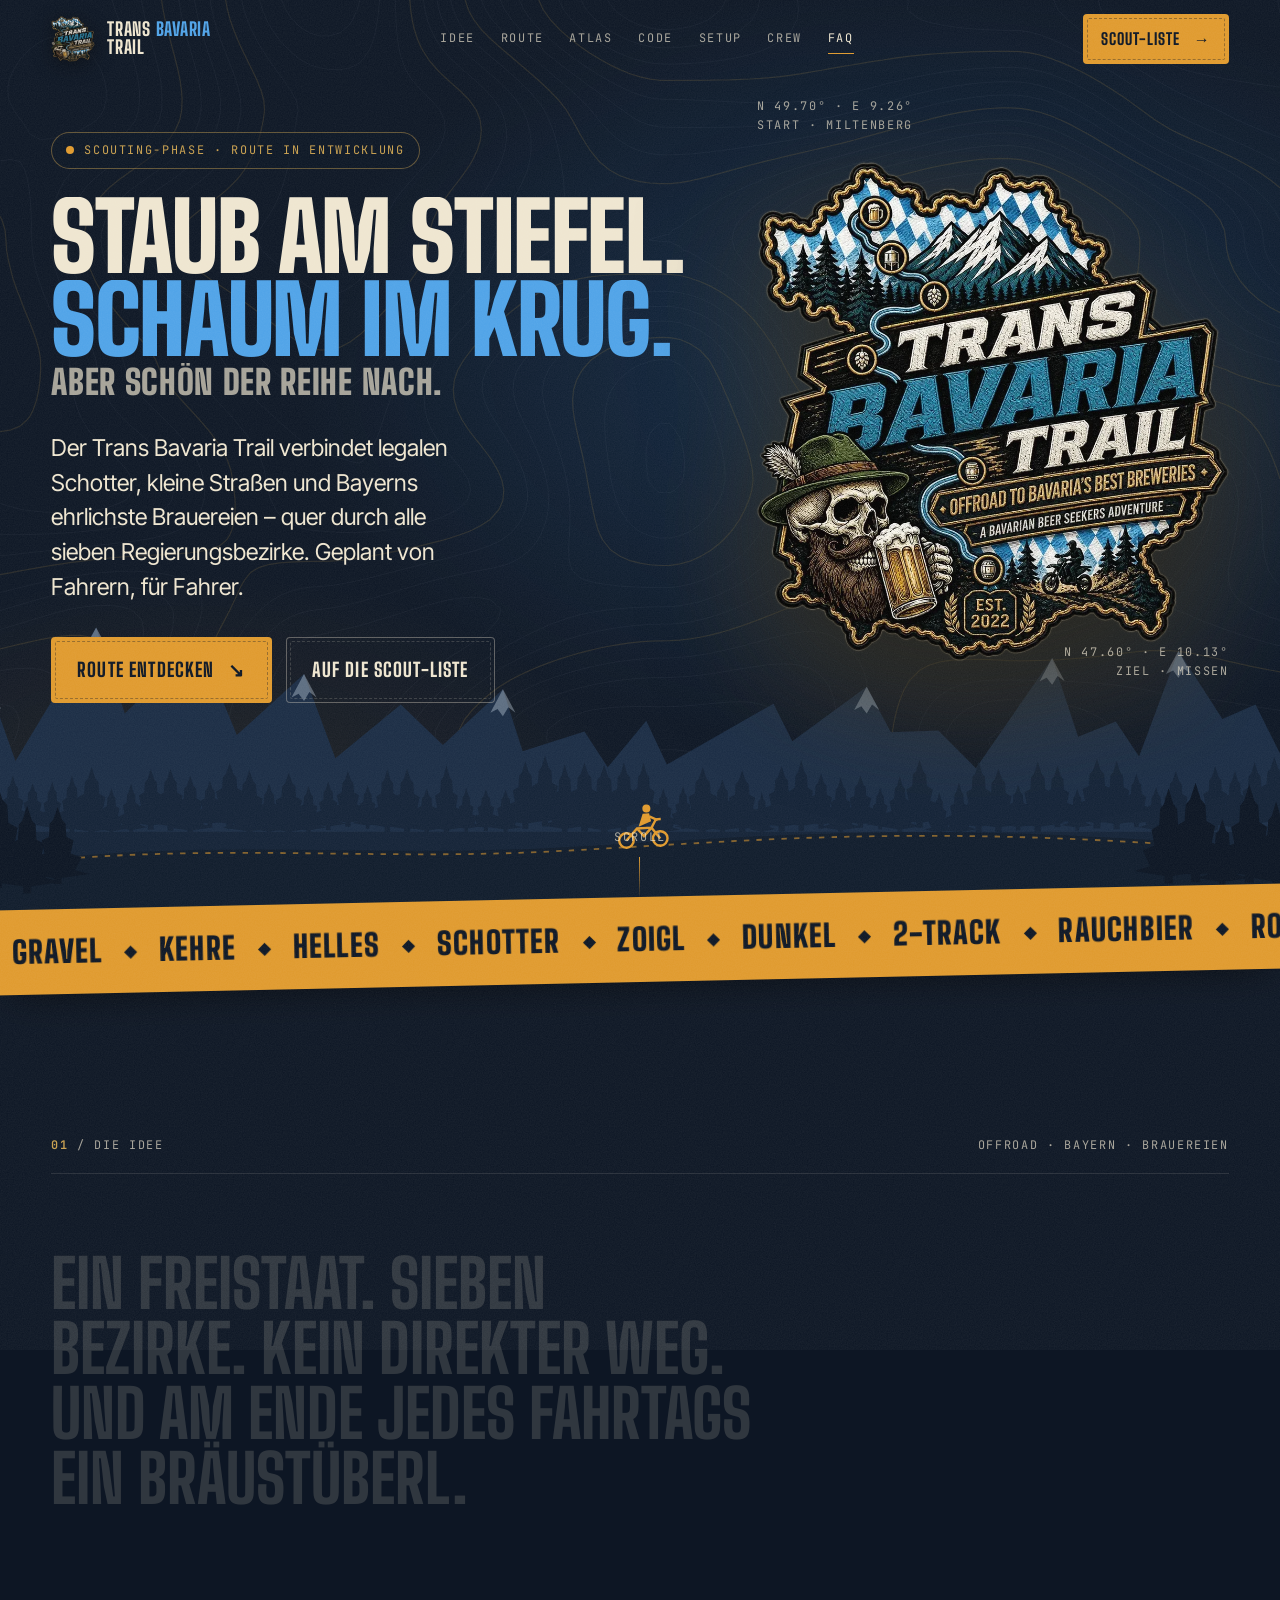
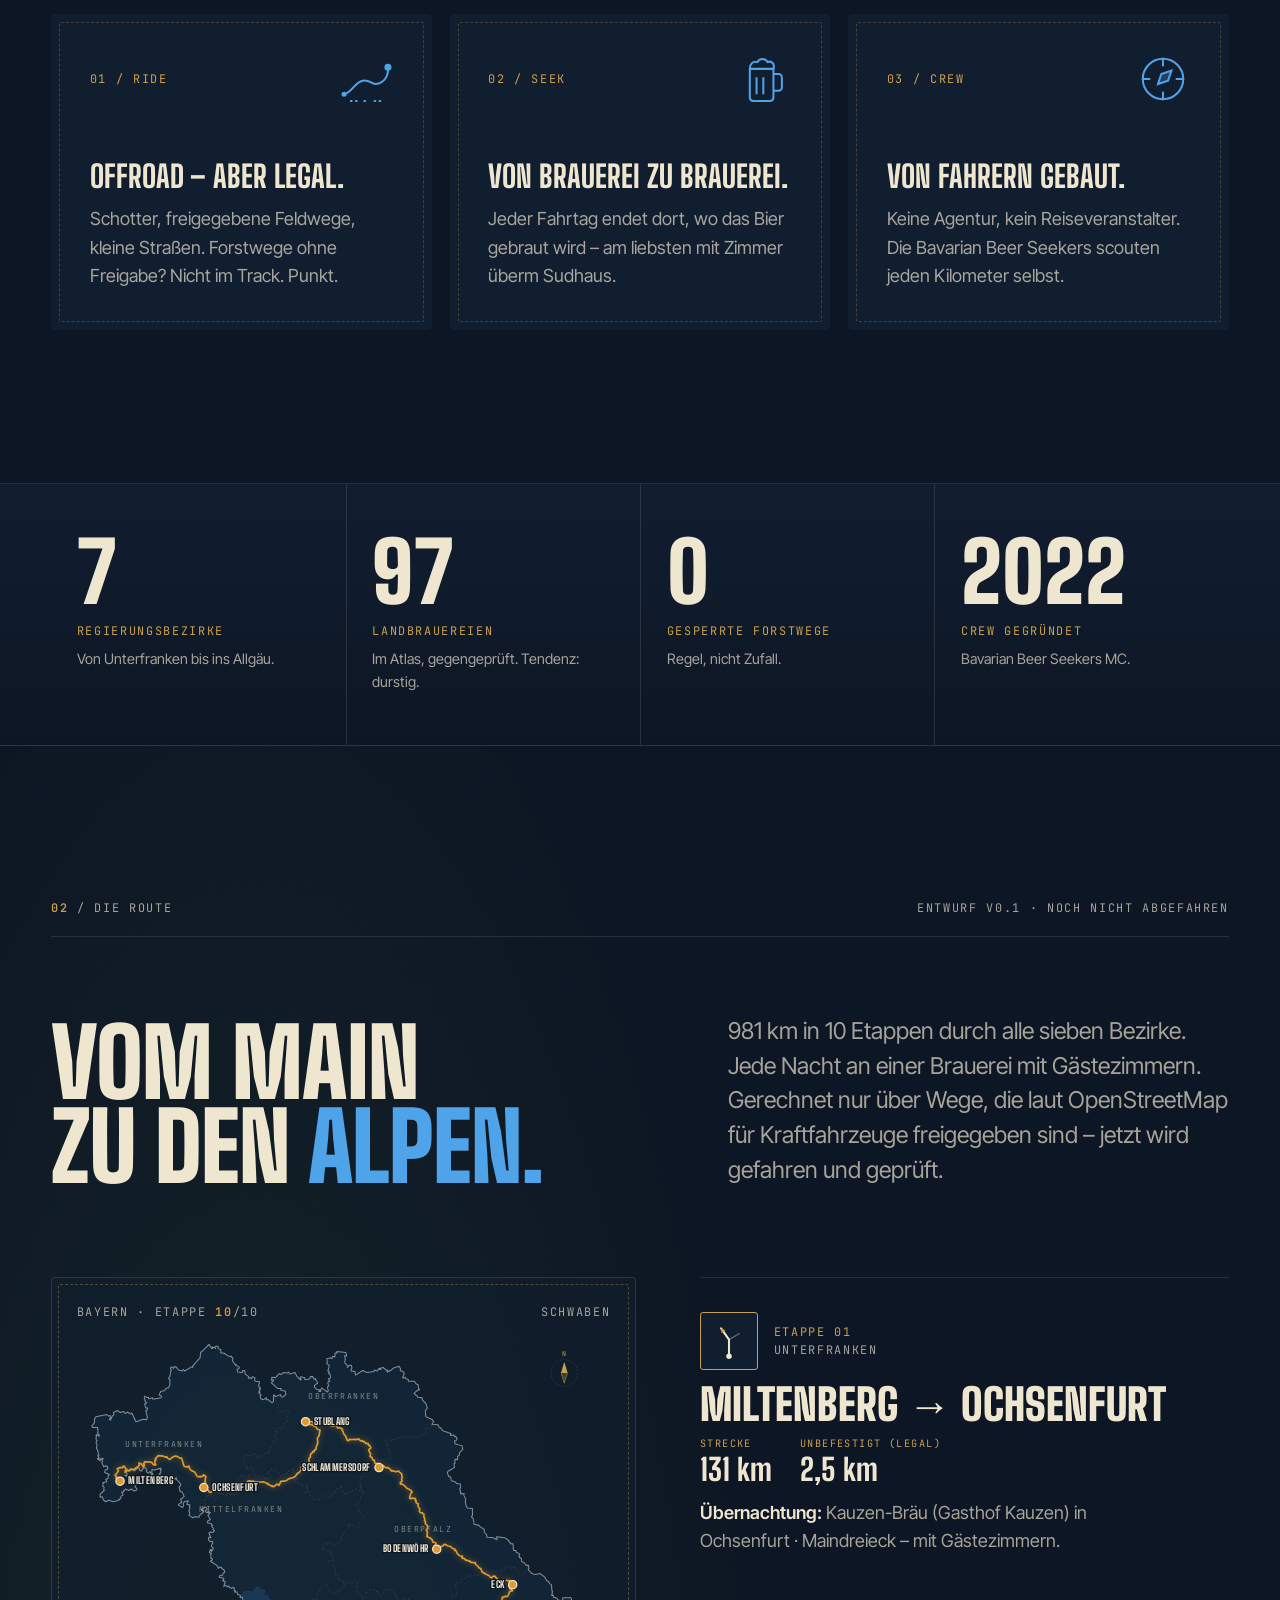
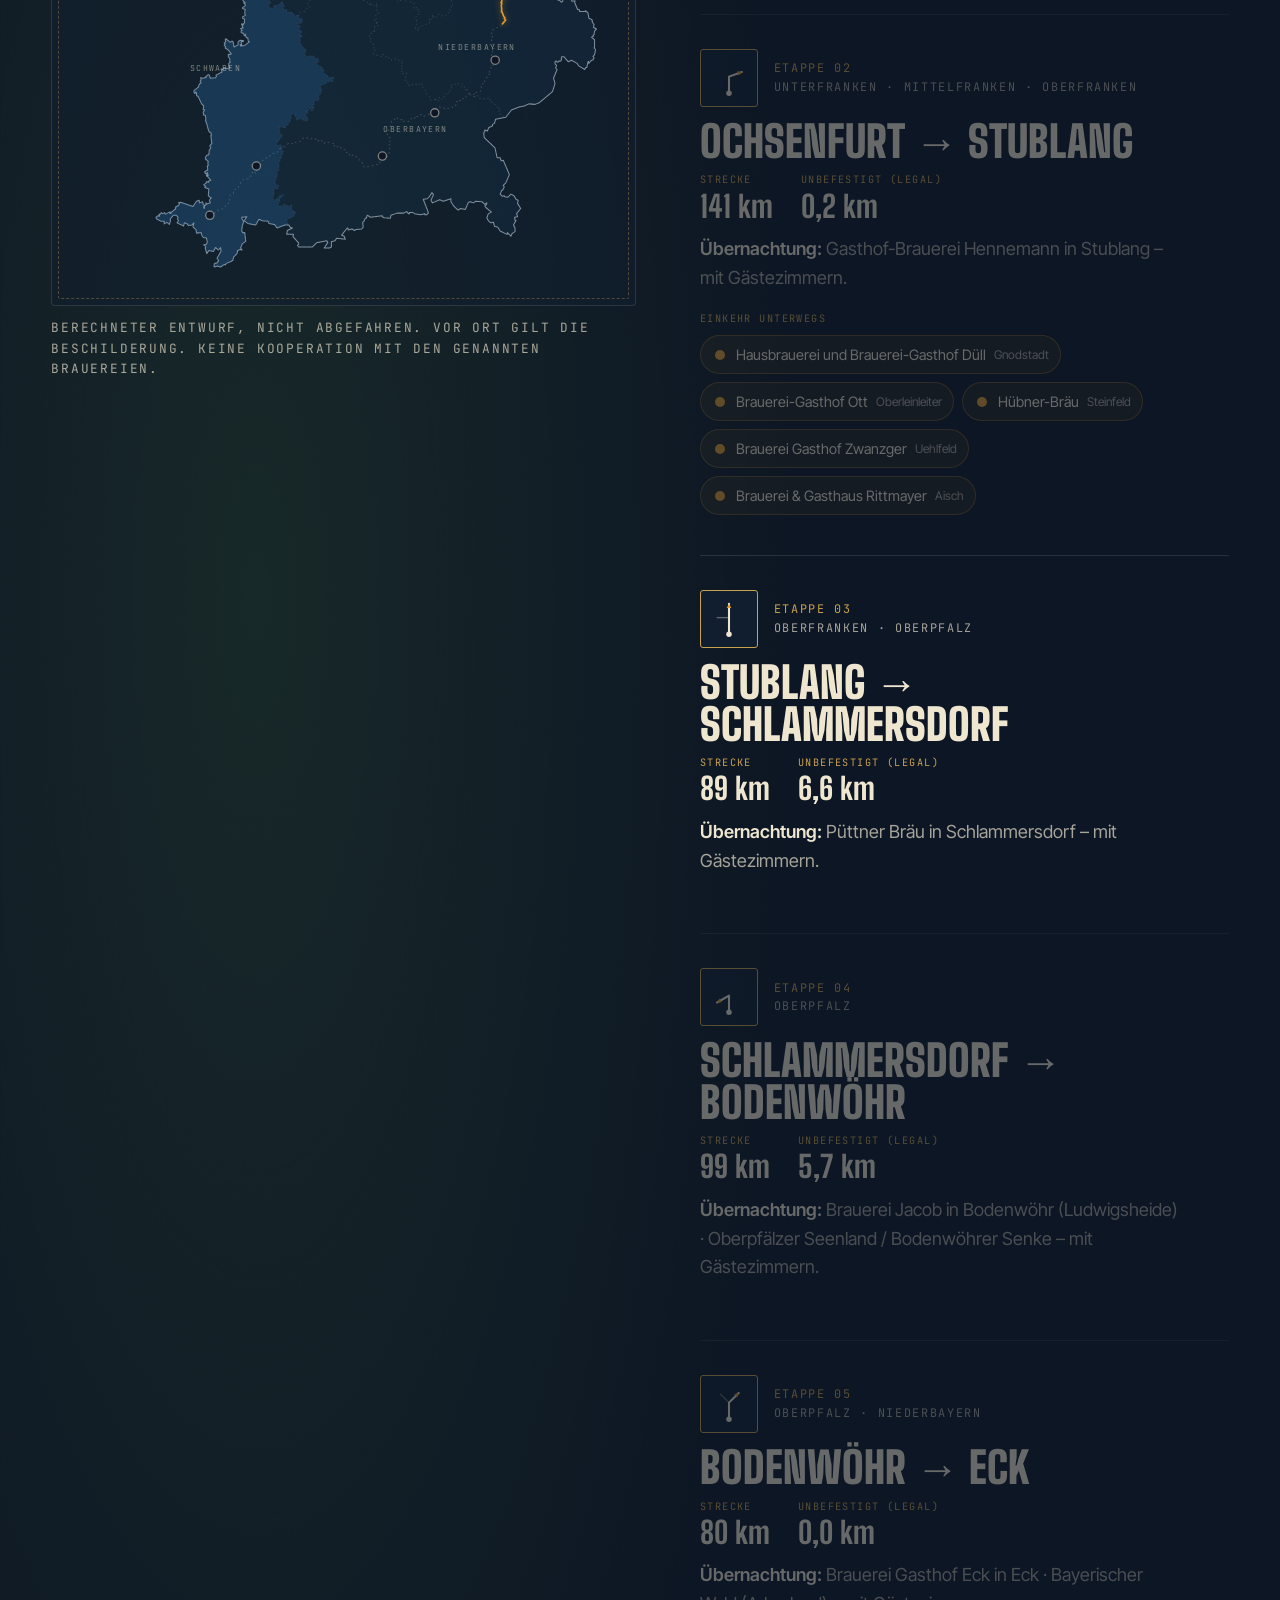
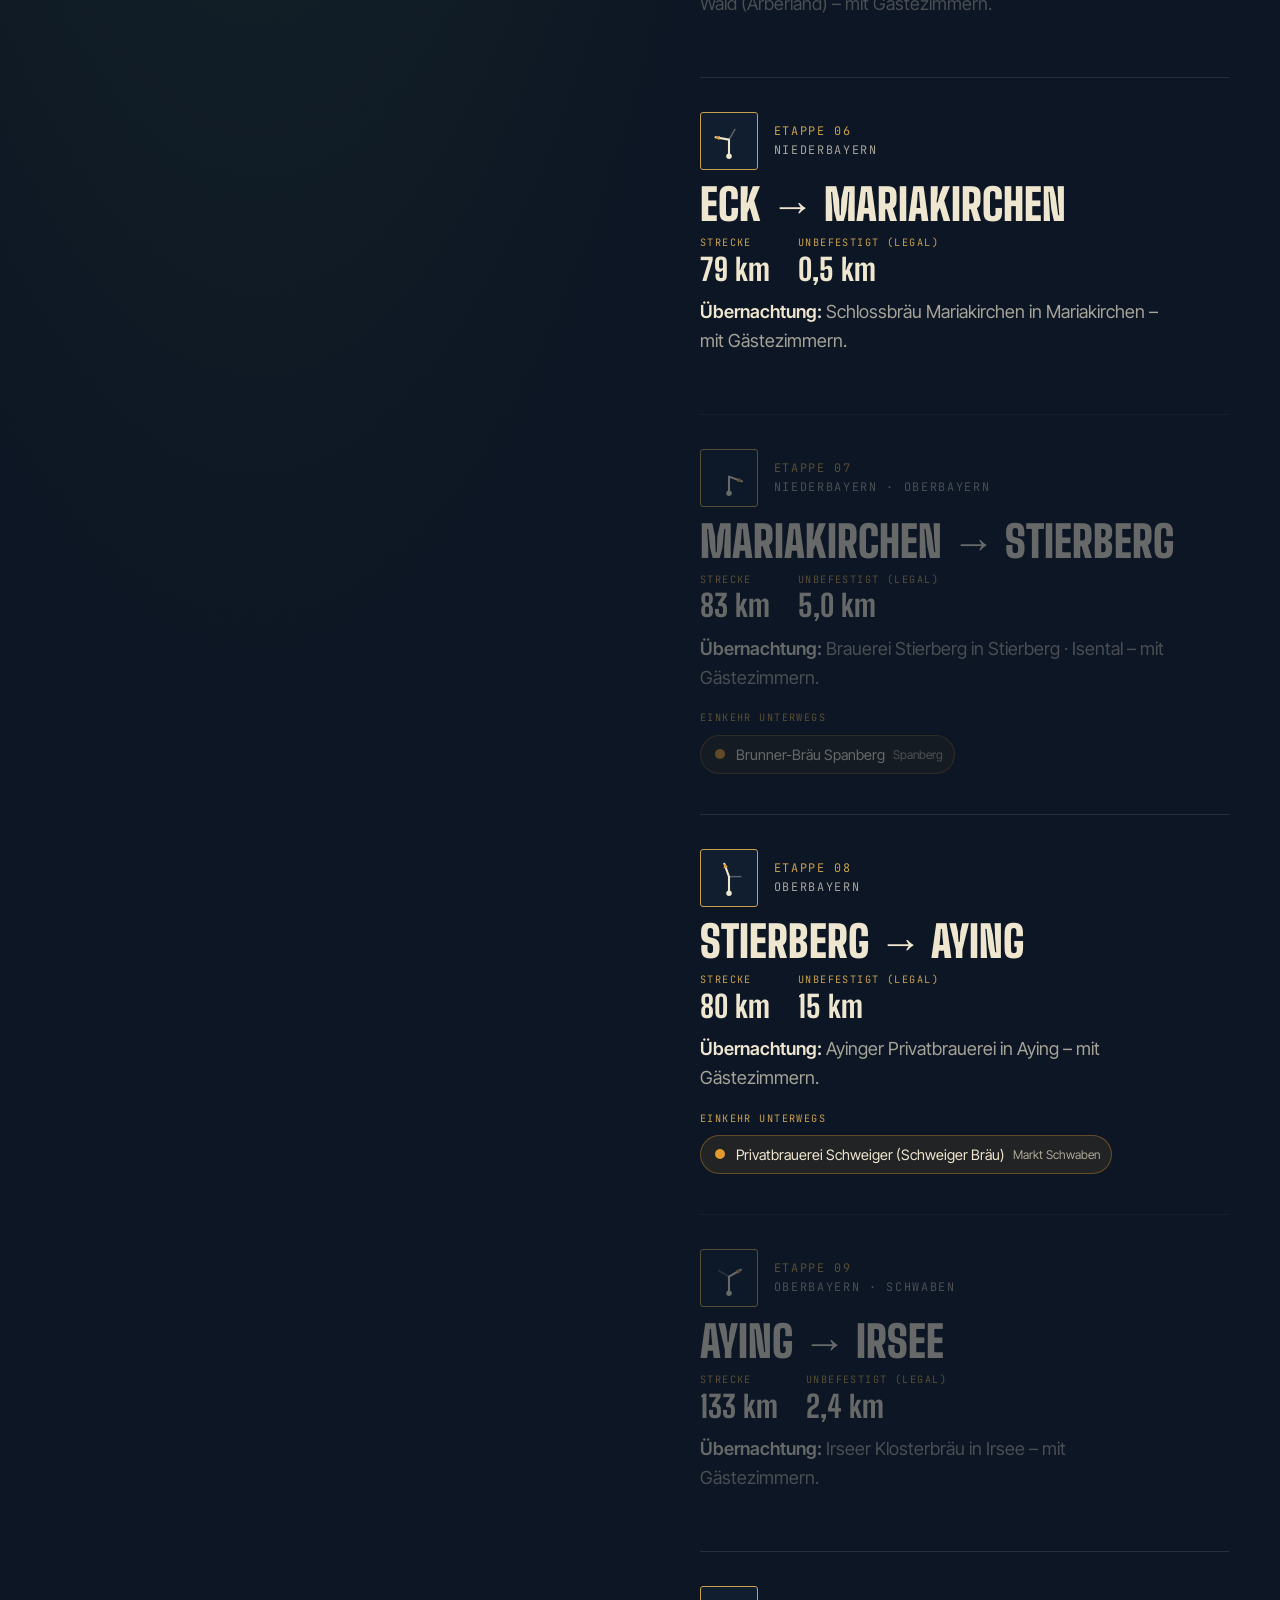
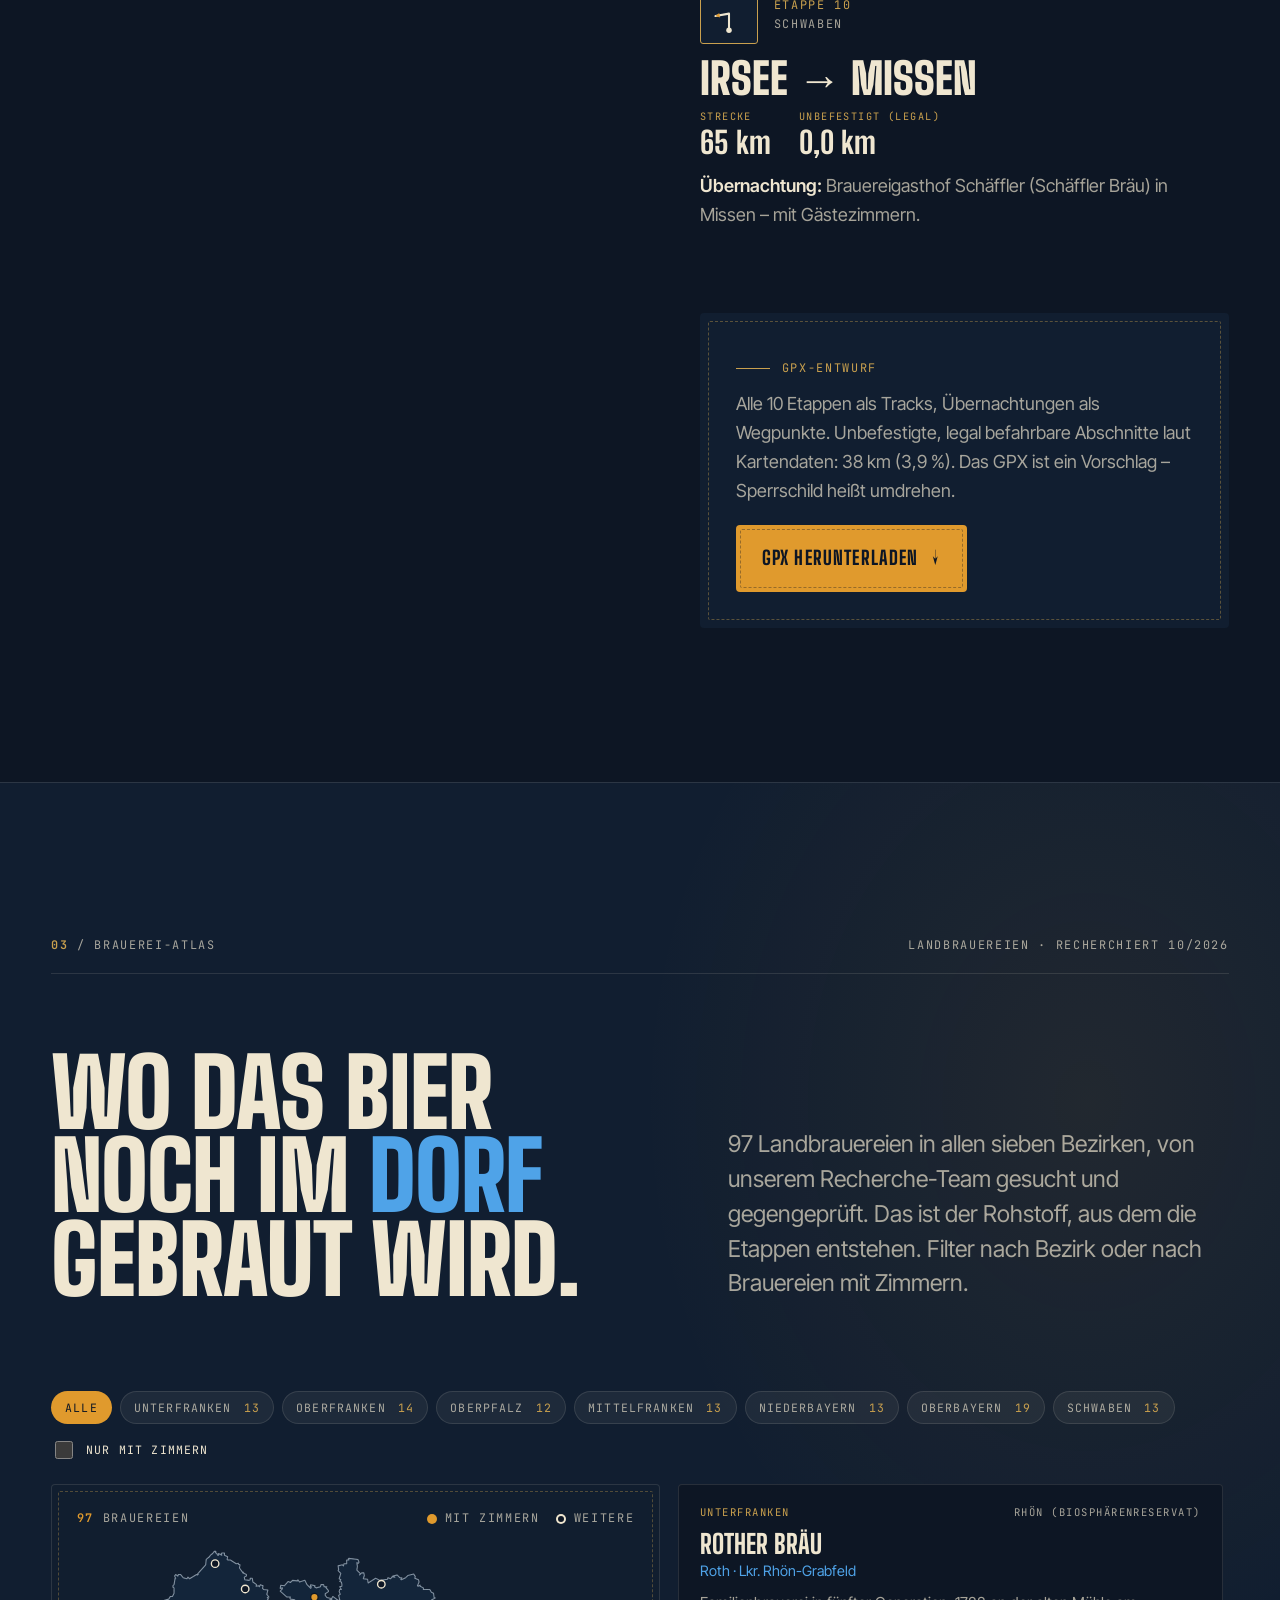
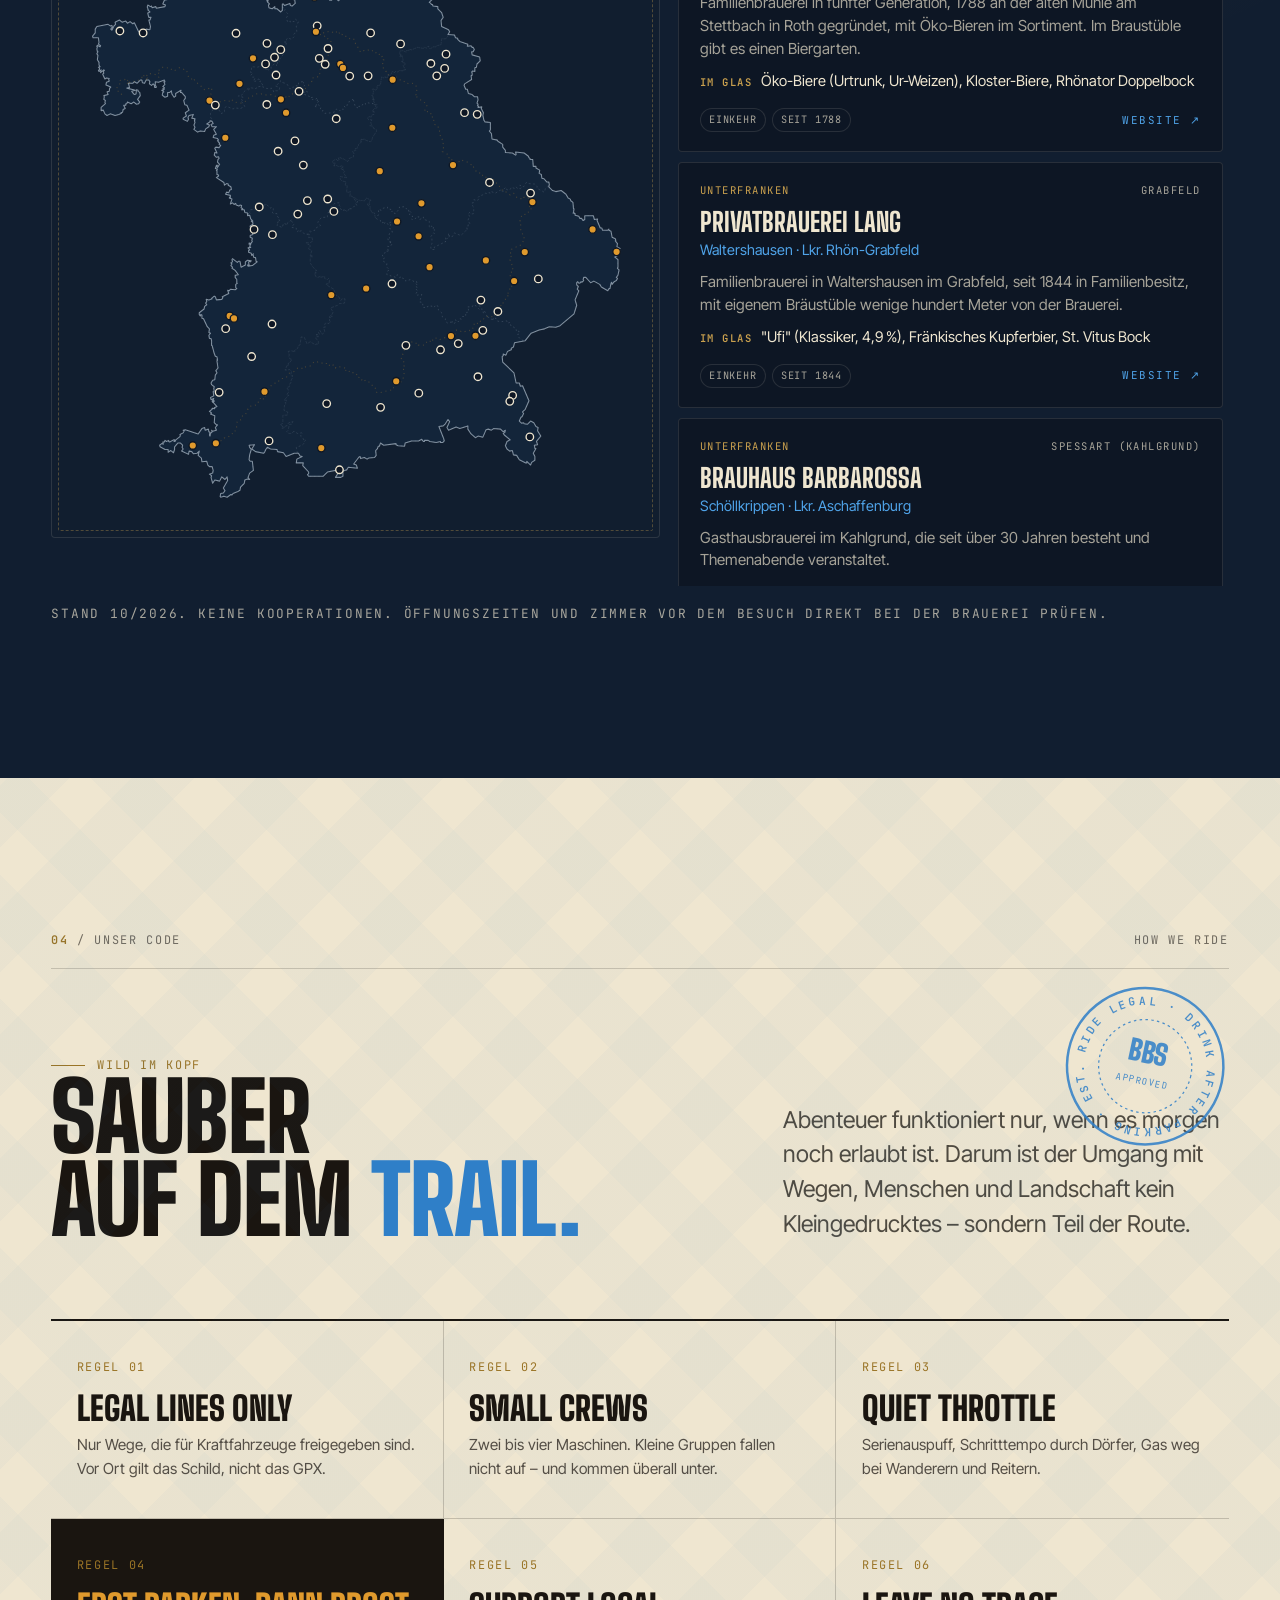
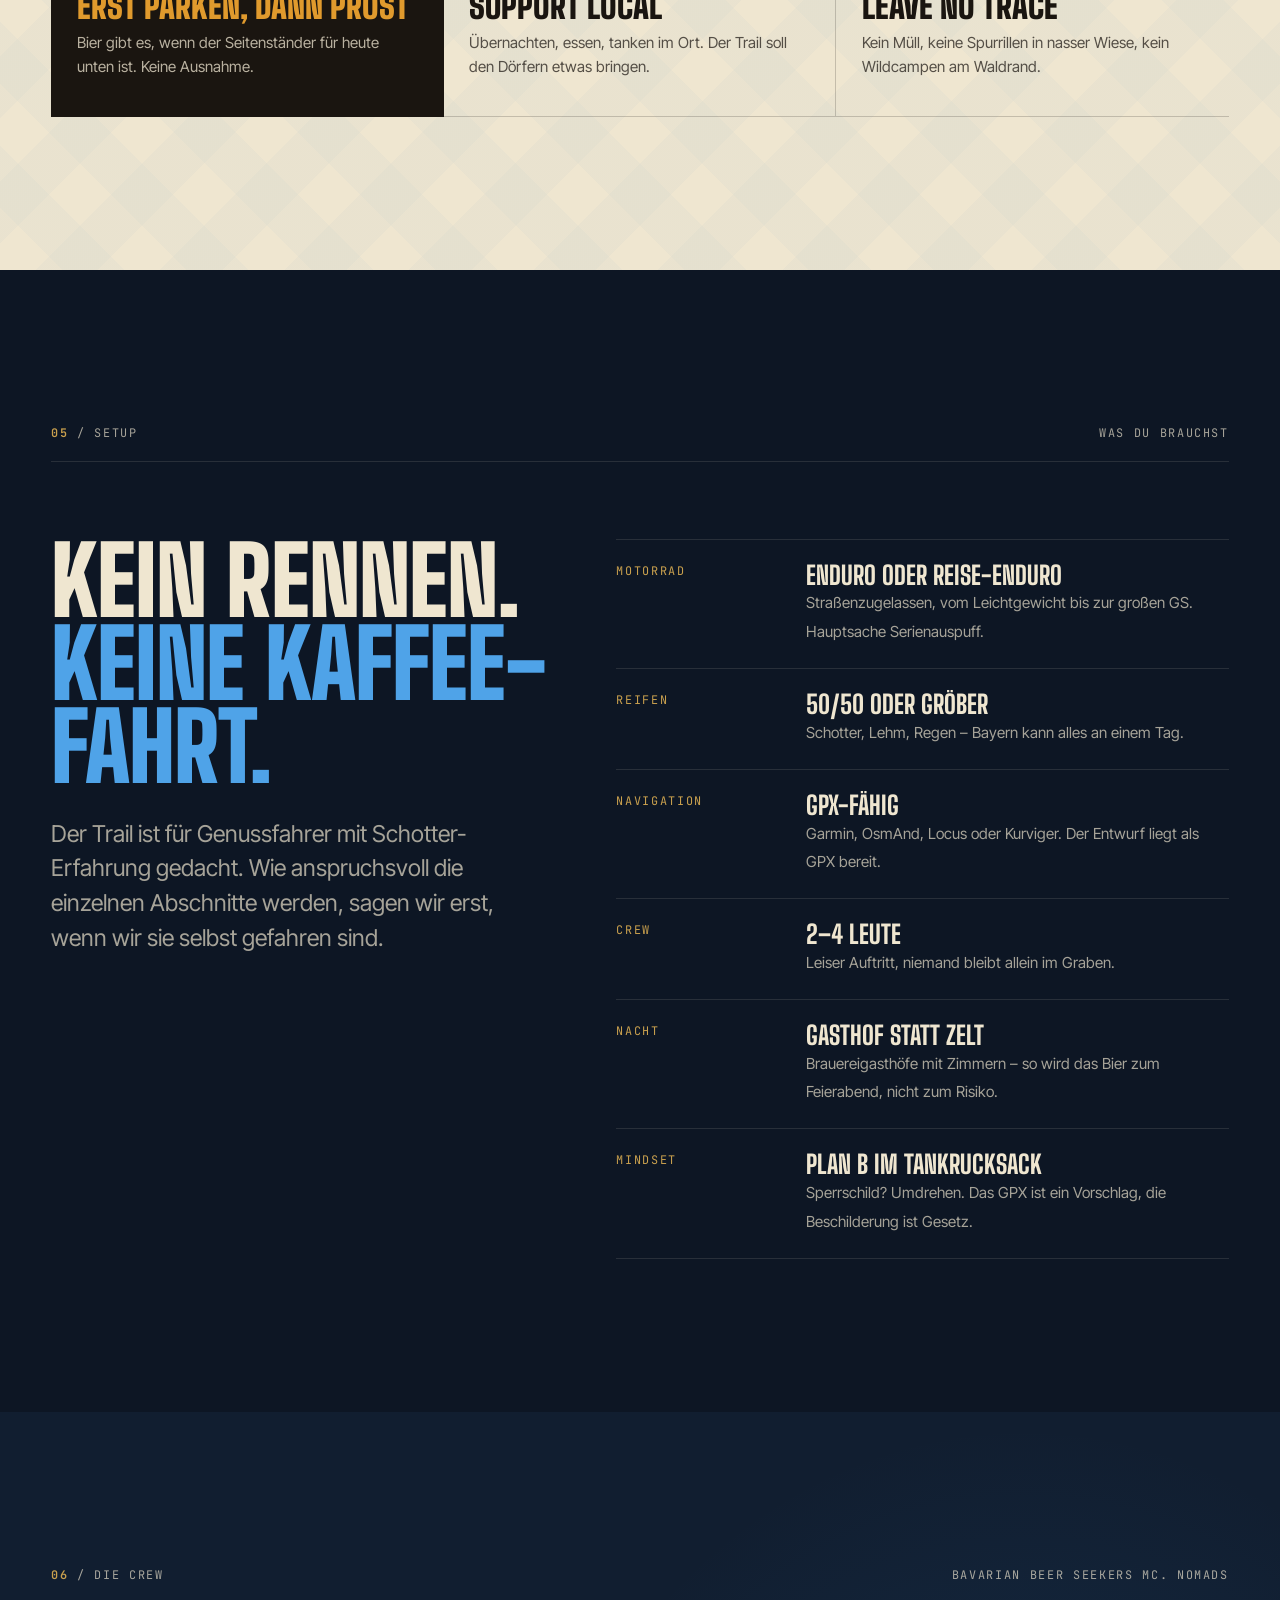
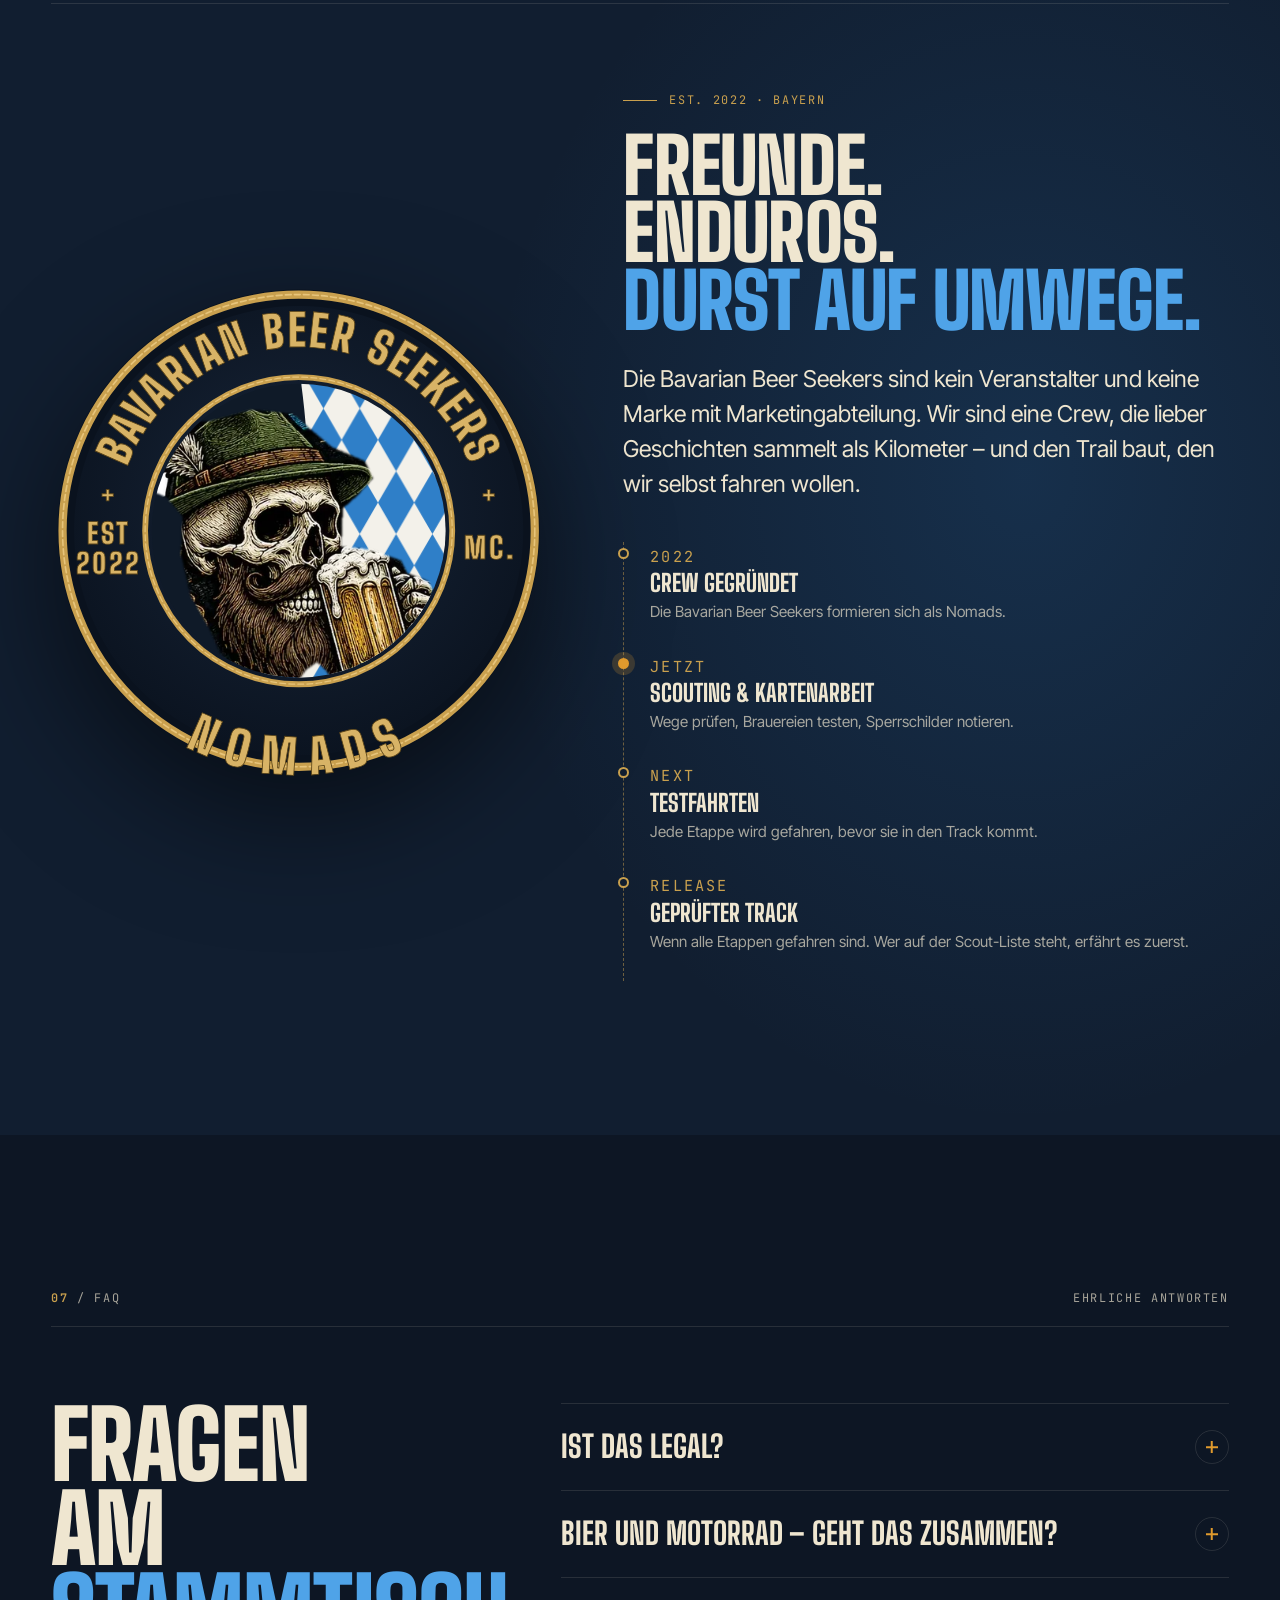
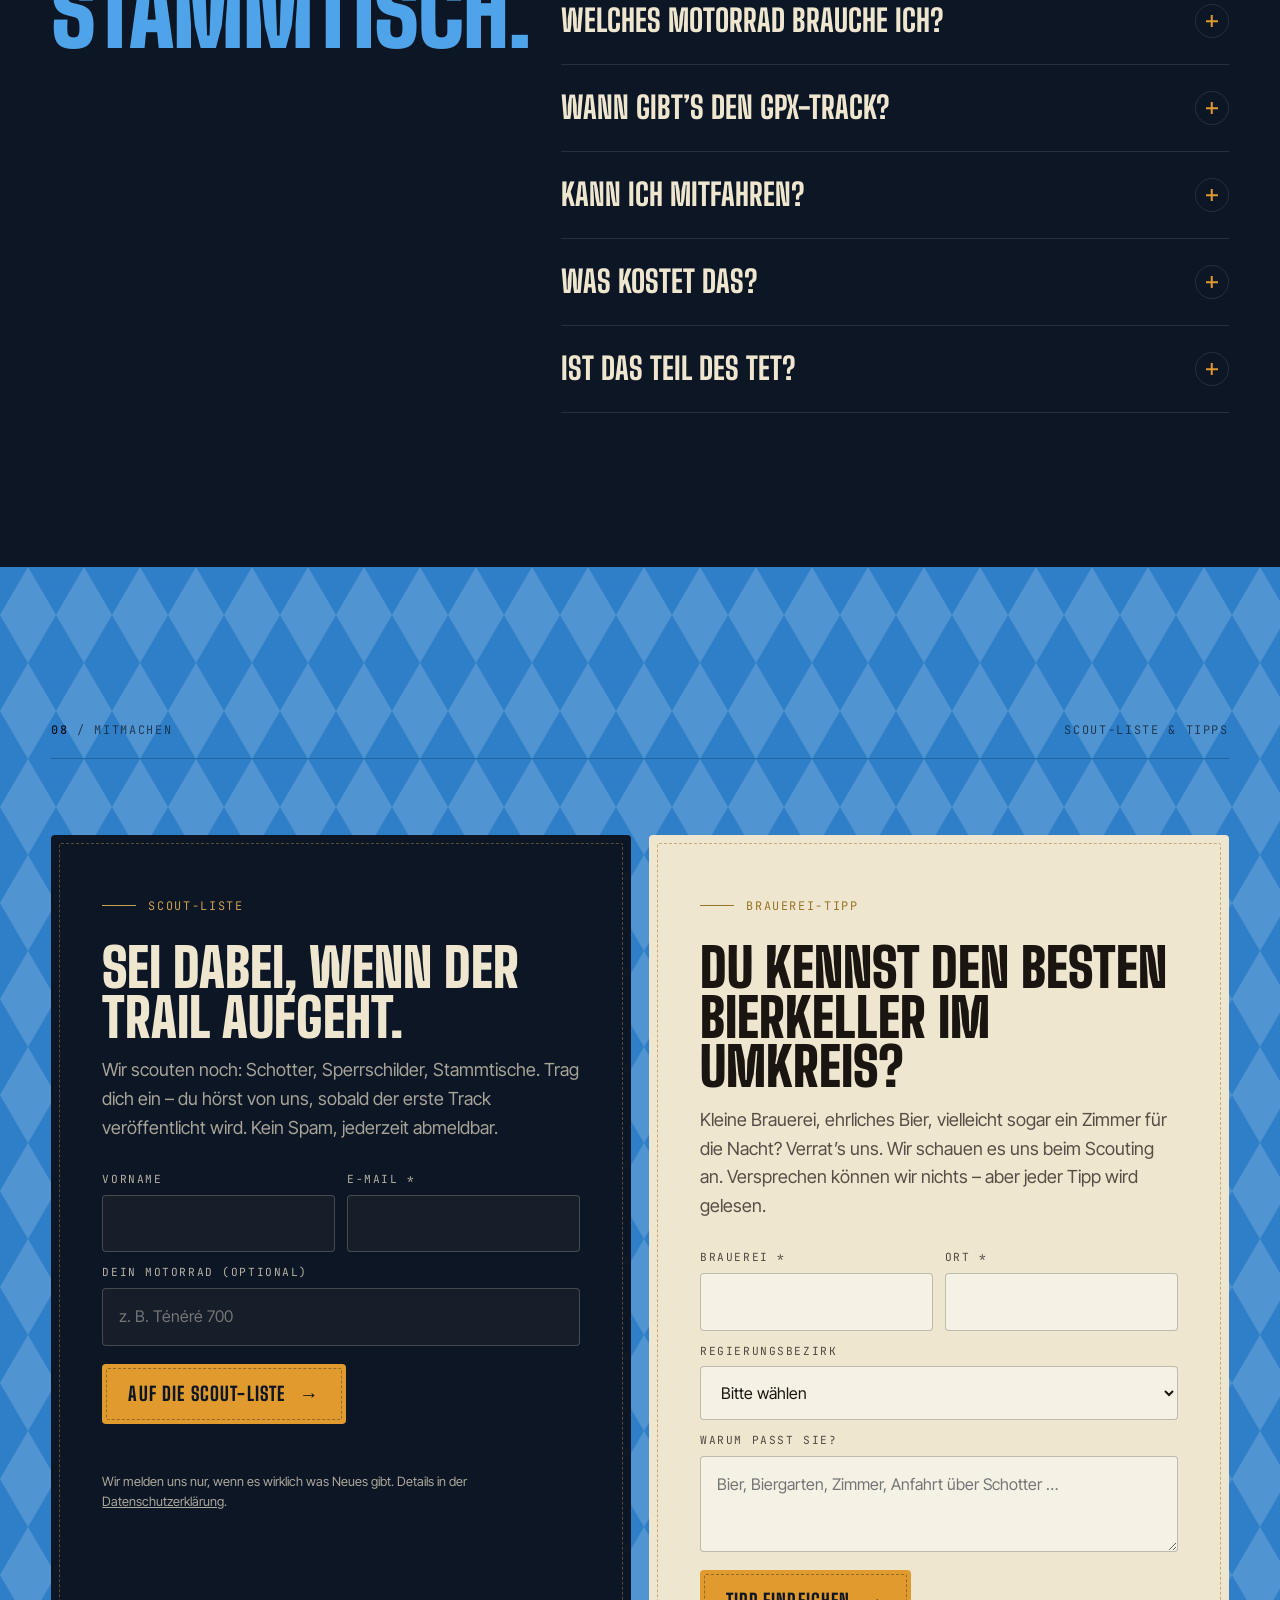
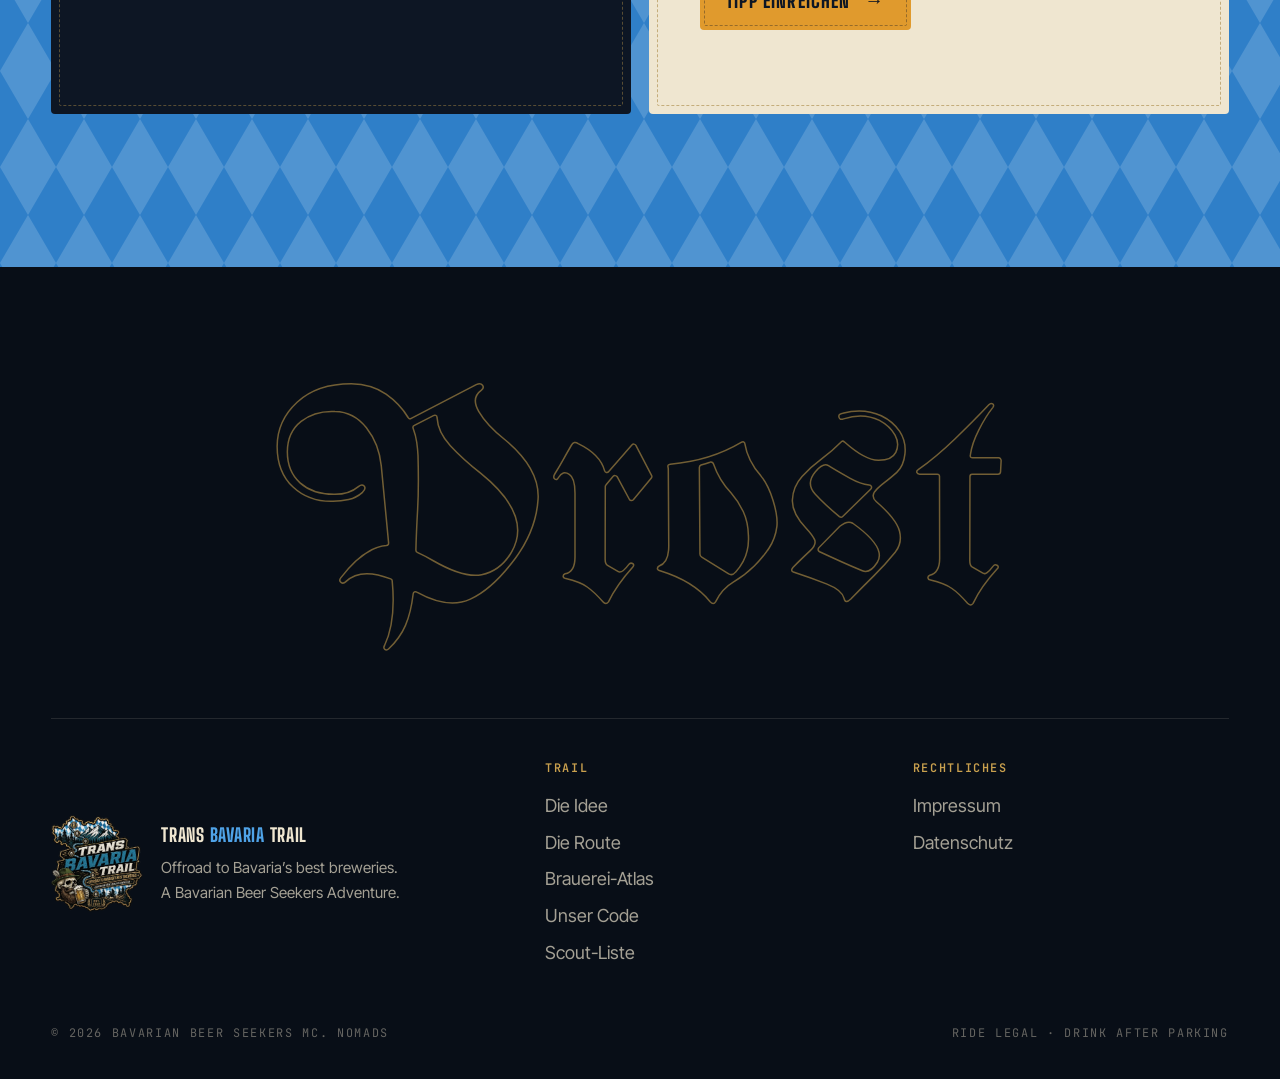
==== commit 6dd39d64: "Computed route v0.1: 10 legal stages, 981 km, GPX; Schweiger + Mühldorf breweries - Strict-legal BRo" ====
--- a/index.html
+++ b/index.html
@@ -67,7 +67,7 @@
             </h1>
             <p class="lead hero-lead">
               Der Trans Bavaria Trail verbindet legalen Schotter, kleine Straßen und Bayerns ehrlichste
-              Brauereien – quer durch alle sieben Regierungsbezirke. Gescoutet von Fahrern, für Fahrer.
+              Brauereien – quer durch alle sieben Regierungsbezirke. Geplant von Fahrern, für Fahrer.
             </p>
             <div class="hero-actions">
               <a class="btn" href="#route">Route entdecken <span class="arrow" aria-hidden="true">↘</span></a>
@@ -85,7 +85,7 @@
                 alt="Trans Bavaria Trail Patch – Offroad to Bavaria's best breweries. A Bavarian Beer Seekers Adventure, Est. 2022"
               />
             </div>
-            <span class="coord coord-b mono" aria-hidden="true">N 47.57° · E 10.29°<br />Ziel · Rettenberg</span>
+            <span class="coord coord-b mono" aria-hidden="true">N 47.60° · E 10.13°<br />Ziel · Missen</span>
           </div>
         </div>
         <div class="landscape" id="landscape"><svg viewBox="0 0 1600 400" preserveAspectRatio="xMidYMax slice" aria-hidden="true"><g class="layer" data-depth="0.08"><path d="M0,260 73,137 103,221 193,72 225,168 307,87 350,192 425,124 460,218 533,158 580,203 647,141 669,210 738,188 764,228 807,176 830,225 949,157 970,199 1053,138 1080,189 1133,187 1175,229 1260,106 1289,194 1331,177 1357,216 1401,98 1450,174 1487,158 1520,224 1573,174 1596,231 1616,125 1663,194 1600,260 1600,400 0,400Z" fill="#1a2c44"/><path d="M73,137 l-14,26 l8,-4 l6,8 l6,-10 l8,6ZM193,72 l-14,26 l8,-4 l6,8 l6,-10 l8,6ZM307,87 l-14,26 l8,-4 l6,8 l6,-10 l8,6ZM425,124 l-14,26 l8,-4 l6,8 l6,-10 l8,6ZM647,141 l-14,26 l8,-4 l6,8 l6,-10 l8,6ZM1053,138 l-14,26 l8,-4 l6,8 l6,-10 l8,6ZM1260,106 l-14,26 l8,-4 l6,8 l6,-10 l8,6ZM1401,98 l-14,26 l8,-4 l6,8 l6,-10 l8,6ZM1616,125 l-14,26 l8,-4 l6,8 l6,-10 l8,6Z" fill="rgba(216,230,243,.35)"/></g><g class="layer" data-depth="0.16" fill="#132236"><path d="M-10.0,225.6 -6.6,237.9 -3.9,241.6 -3.3,253.9 2.3,257.6 0.1,269.9 8.4,273.6 3.5,285.9 14.5,289.6 -7.1,293.3 -7.1,299.2 -12.9,299.2 -12.9,293.3 -34.5,289.6 -23.5,285.9 -28.4,273.6 -20.1,269.9 -22.3,257.6 -16.7,253.9 -16.1,241.6 -13.4,237.9Z"/><path d="M12.0,234.7 15.2,246.1 17.8,249.5 18.4,260.9 23.6,264.4 21.6,275.8 29.4,279.2 24.8,290.6 35.2,294.0 14.8,297.5 14.8,302.9 9.2,302.9 9.2,297.5 -11.2,294.0 -0.8,290.6 -5.4,279.2 2.4,275.8 0.4,264.4 5.6,260.9 6.2,249.5 8.8,246.1Z"/><path d="M34.0,225.4 37.7,238.0 40.6,241.7 41.3,254.3 47.3,258.1 45.0,270.6 53.9,274.4 48.6,287.0 60.6,290.8 37.2,294.5 37.2,300.6 30.8,300.6 30.8,294.5 7.4,290.8 19.4,287.0 14.1,274.4 23.0,270.6 20.7,258.1 26.7,254.3 27.4,241.7 30.3,238.0Z"/><path d="M56.0,234.8 58.9,245.3 61.2,248.5 61.7,259.0 66.4,262.2 64.6,272.7 71.6,275.9 67.4,286.4 76.8,289.6 58.5,292.7 58.5,297.8 53.5,297.8 53.5,292.7 35.2,289.6 44.6,286.4 40.4,275.9 47.4,272.7 45.6,262.2 50.3,259.0 50.8,248.5 53.1,245.3Z"/><path d="M78.0,240.4 81.3,250.4 84.0,253.3 84.6,263.3 90.1,266.3 88.0,276.3 96.1,279.2 91.3,289.2 102.2,292.2 80.9,295.2 80.9,300.0 75.1,300.0 75.1,295.2 53.8,292.2 64.7,289.2 59.9,279.2 68.0,276.3 65.9,266.3 71.4,263.3 72.0,253.3 74.7,250.4Z"/><path d="M100.0,237.2 103.2,248.0 105.9,251.2 106.4,262.0 111.7,265.2 109.7,276.0 117.6,279.2 112.9,290.0 123.4,293.2 102.8,296.4 102.8,301.6 97.2,301.6 97.2,296.4 76.6,293.2 87.1,290.0 82.4,279.2 90.3,276.0 88.3,265.2 93.6,262.0 94.1,251.2 96.8,248.0Z"/><path d="M122.0,245.7 124.7,254.2 126.9,256.8 127.4,265.3 131.9,267.9 130.2,276.4 136.8,278.9 132.9,287.4 141.8,290.0 124.4,292.6 124.4,296.6 119.6,296.6 119.6,292.6 102.2,290.0 111.1,287.4 107.2,278.9 113.8,276.4 112.1,267.9 116.6,265.3 117.1,256.8 119.3,254.2Z"/><path d="M144.0,243.9 146.6,253.2 148.8,256.0 149.3,265.3 153.6,268.1 151.9,277.4 158.4,280.2 154.5,289.5 163.2,292.3 146.3,295.1 146.3,299.5 141.7,299.5 141.7,295.1 124.8,292.3 133.5,289.5 129.6,280.2 136.1,277.4 134.4,268.1 138.7,265.3 139.2,256.0 141.4,253.2Z"/><path d="M166.0,237.2 169.0,248.1 171.5,251.4 172.1,262.3 177.0,265.6 175.1,276.5 182.6,279.8 178.1,290.7 188.1,293.9 168.6,297.2 168.6,302.4 163.4,302.4 163.4,297.2 143.9,293.9 153.9,290.7 149.4,279.8 156.9,276.5 155.0,265.6 159.9,262.3 160.5,251.4 163.0,248.1Z"/><path d="M188.0,227.7 192.2,240.7 195.6,244.6 196.4,257.6 203.3,261.5 200.6,274.6 210.9,278.5 204.8,291.5 218.6,295.4 191.7,299.3 191.7,305.5 184.3,305.5 184.3,299.3 157.4,295.4 171.2,291.5 165.1,278.5 175.4,274.6 172.7,261.5 179.6,257.6 180.4,244.6 183.8,240.7Z"/><path d="M210.0,251.1 212.5,259.8 214.5,262.4 214.9,271.2 218.9,273.8 217.4,282.5 223.4,285.1 219.8,293.9 227.8,296.5 212.1,299.1 212.1,303.3 207.9,303.3 207.9,299.1 192.2,296.5 200.2,293.9 196.6,285.1 202.6,282.5 201.1,273.8 205.1,271.2 205.5,262.4 207.5,259.8Z"/><path d="M232.0,246.1 234.5,255.5 236.5,258.3 236.9,267.6 241.0,270.4 239.4,279.8 245.5,282.6 241.9,292.0 249.9,294.8 234.2,297.6 234.2,302.1 229.8,302.1 229.8,297.6 214.1,294.8 222.1,292.0 218.5,282.6 224.6,279.8 223.0,270.4 227.1,267.6 227.5,258.3 229.5,255.5Z"/><path d="M254.0,229.9 257.6,241.3 260.6,244.7 261.3,256.0 267.2,259.4 264.9,270.8 273.8,274.2 268.5,285.5 280.4,288.9 257.2,292.4 257.2,297.8 250.8,297.8 250.8,292.4 227.6,288.9 239.5,285.5 234.2,274.2 243.1,270.8 240.8,259.4 246.7,256.0 247.4,244.7 250.4,241.3Z"/><path d="M276.0,229.6 279.7,241.2 282.7,244.6 283.4,256.2 289.4,259.7 287.1,271.3 296.1,274.7 290.7,286.3 302.8,289.8 279.2,293.3 279.2,298.8 272.8,298.8 272.8,293.3 249.2,289.8 261.3,286.3 255.9,274.7 264.9,271.3 262.6,259.7 268.6,256.2 269.3,244.6 272.3,241.2Z"/><path d="M298.0,237.4 301.6,248.5 304.6,251.8 305.2,262.9 311.1,266.2 308.8,277.3 317.7,280.6 312.4,291.6 324.2,294.9 301.1,298.3 301.1,303.6 294.9,303.6 294.9,298.3 271.8,294.9 283.6,291.6 278.3,280.6 287.2,277.3 284.9,266.2 290.8,262.9 291.4,251.8 294.4,248.5Z"/><path d="M320.0,243.0 322.9,251.6 325.2,254.2 325.7,262.9 330.4,265.4 328.6,274.1 335.7,276.7 331.5,285.3 340.9,287.9 322.5,290.5 322.5,294.7 317.5,294.7 317.5,290.5 299.1,287.9 308.5,285.3 304.3,276.7 311.4,274.1 309.6,265.4 314.3,262.9 314.8,254.2 317.1,251.6Z"/><path d="M342.0,223.2 346.2,235.5 349.6,239.1 350.4,251.4 357.2,255.1 354.5,267.4 364.8,271.0 358.7,283.3 372.4,287.0 345.6,290.7 345.6,296.6 338.4,296.6 338.4,290.7 311.6,287.0 325.3,283.3 319.2,271.0 329.5,267.4 326.8,255.1 333.6,251.4 334.4,239.1 337.8,235.5Z"/><path d="M364.0,231.0 368.1,243.4 371.5,247.1 372.2,259.5 378.9,263.2 376.3,275.5 386.4,279.2 380.4,291.6 393.9,295.3 367.6,299.0 367.6,304.9 360.4,304.9 360.4,299.0 334.1,295.3 347.6,291.6 341.6,279.2 351.7,275.5 349.1,263.2 355.8,259.5 356.5,247.1 359.9,243.4Z"/><path d="M386.0,245.8 388.9,255.6 391.3,258.5 391.9,268.3 396.7,271.2 394.8,281.0 402.0,283.9 397.8,293.7 407.4,296.6 388.6,299.5 388.6,304.2 383.4,304.2 383.4,299.5 364.6,296.6 374.2,293.7 370.0,283.9 377.2,281.0 375.3,271.2 380.1,268.3 380.7,258.5 383.1,255.6Z"/><path d="M408.0,233.8 412.0,245.7 415.3,249.3 416.1,261.2 422.7,264.8 420.1,276.7 430.0,280.3 424.1,292.2 437.3,295.8 411.5,299.4 411.5,305.1 404.5,305.1 404.5,299.4 378.7,295.8 391.9,292.2 386.0,280.3 395.9,276.7 393.3,264.8 399.9,261.2 400.7,249.3 404.0,245.7Z"/><path d="M430.0,248.8 432.7,257.7 434.9,260.4 435.4,269.3 439.9,272.0 438.1,280.9 444.8,283.6 440.9,292.5 449.7,295.2 432.4,297.9 432.4,302.1 427.6,302.1 427.6,297.9 410.3,295.2 419.1,292.5 415.2,283.6 421.9,280.9 420.1,272.0 424.6,269.3 425.1,260.4 427.3,257.7Z"/><path d="M452.0,243.7 454.8,252.8 457.0,255.5 457.5,264.6 462.1,267.3 460.3,276.4 467.1,279.2 463.1,288.3 472.1,291.0 454.4,293.7 454.4,298.1 449.6,298.1 449.6,293.7 431.9,291.0 440.9,288.3 436.9,279.2 443.7,276.4 441.9,267.3 446.5,264.6 447.0,255.5 449.2,252.8Z"/><path d="M474.0,232.1 477.4,242.5 480.1,245.6 480.8,256.0 486.3,259.1 484.1,269.6 492.4,272.7 487.5,283.1 498.5,286.2 476.9,289.4 476.9,294.3 471.1,294.3 471.1,289.4 449.5,286.2 460.5,283.1 455.6,272.7 463.9,269.6 461.7,259.1 467.2,256.0 467.9,245.6 470.6,242.5Z"/><path d="M496.0,247.7 498.3,255.9 500.3,258.3 500.7,266.5 504.5,268.9 503.0,277.1 508.8,279.5 505.4,287.7 513.0,290.1 498.0,292.6 498.0,296.5 494.0,296.5 494.0,292.6 479.0,290.1 486.6,287.7 483.2,279.5 489.0,277.1 487.5,268.9 491.3,266.5 491.7,258.3 493.7,255.9Z"/><path d="M518.0,230.1 521.4,241.8 524.2,245.3 524.8,257.1 530.3,260.6 528.2,272.3 536.5,275.8 531.5,287.5 542.6,291.0 521.0,294.5 521.0,300.1 515.0,300.1 515.0,294.5 493.4,291.0 504.5,287.5 499.5,275.8 507.8,272.3 505.7,260.6 511.2,257.1 511.8,245.3 514.6,241.8Z"/><path d="M540.0,229.4 543.8,241.6 547.0,245.3 547.7,257.5 554.0,261.2 551.5,273.4 561.0,277.1 555.4,289.3 568.0,293.0 543.4,296.6 543.4,302.5 536.6,302.5 536.6,296.6 512.0,293.0 524.6,289.3 519.0,277.1 528.5,273.4 526.0,261.2 532.3,257.5 533.0,245.3 536.2,241.6Z"/><path d="M562.0,251.6 564.9,260.1 567.3,262.7 567.8,271.1 572.6,273.7 570.7,282.2 577.9,284.7 573.7,293.2 583.2,295.7 564.5,298.3 564.5,302.3 559.5,302.3 559.5,298.3 540.8,295.7 550.3,293.2 546.1,284.7 553.3,282.2 551.4,273.7 556.2,271.1 556.7,262.7 559.1,260.1Z"/><path d="M584.0,225.7 587.5,238.8 590.3,242.7 591.0,255.8 596.7,259.7 594.5,272.8 603.0,276.7 598.0,289.7 609.4,293.7 587.0,297.6 587.0,303.9 581.0,303.9 581.0,297.6 558.6,293.7 570.0,289.7 565.0,276.7 573.5,272.8 571.3,259.7 577.0,255.8 577.7,242.7 580.5,238.8Z"/><path d="M606.0,250.5 608.2,258.9 610.0,261.3 610.4,269.7 614.1,272.1 612.7,280.5 618.1,282.9 614.9,291.3 622.2,293.7 607.9,296.2 607.9,300.2 604.1,300.2 604.1,296.2 589.8,293.7 597.1,291.3 593.9,282.9 599.3,280.5 597.9,272.1 601.6,269.7 602.0,261.3 603.8,258.9Z"/><path d="M628.0,252.6 630.5,260.4 632.6,262.7 633.1,270.5 637.2,272.8 635.6,280.6 641.8,282.9 638.1,290.7 646.4,293.0 630.2,295.3 630.2,299.1 625.8,299.1 625.8,295.3 609.6,293.0 617.9,290.7 614.2,282.9 620.4,280.6 618.8,272.8 622.9,270.5 623.4,262.7 625.5,260.4Z"/><path d="M650.0,253.1 652.6,261.2 654.6,263.6 655.1,271.6 659.3,274.0 657.7,282.1 663.9,284.5 660.2,292.5 668.6,294.9 652.2,297.3 652.2,301.2 647.8,301.2 647.8,297.3 631.4,294.9 639.8,292.5 636.1,284.5 642.3,282.1 640.7,274.0 644.9,271.6 645.4,263.6 647.4,261.2Z"/><path d="M672.0,221.0 675.8,233.7 678.9,237.5 679.6,250.1 685.9,253.9 683.5,266.6 692.8,270.4 687.3,283.0 699.8,286.8 675.3,290.6 675.3,296.7 668.7,296.7 668.7,290.6 644.2,286.8 656.7,283.0 651.2,270.4 660.5,266.6 658.1,253.9 664.4,250.1 665.1,237.5 668.2,233.7Z"/><path d="M694.0,214.8 697.9,228.1 701.1,232.0 701.8,245.3 708.2,249.3 705.7,262.5 715.3,266.5 709.6,279.8 722.4,283.8 697.4,287.8 697.4,294.1 690.6,294.1 690.6,287.8 665.6,283.8 678.4,279.8 672.7,266.5 682.3,262.5 679.8,249.3 686.2,245.3 686.9,232.0 690.1,228.1Z"/><path d="M716.0,224.5 719.5,237.6 722.3,241.5 723.0,254.7 728.6,258.6 726.4,271.7 735.0,275.6 729.9,288.7 741.3,292.6 719.0,296.6 719.0,302.9 713.0,302.9 713.0,296.6 690.7,292.6 702.1,288.7 697.0,275.6 705.6,271.7 703.4,258.6 709.0,254.7 709.7,241.5 712.5,237.6Z"/><path d="M738.0,222.6 742.1,235.5 745.5,239.3 746.2,252.2 752.9,256.0 750.3,268.9 760.4,272.8 754.4,285.7 767.8,289.5 741.6,293.4 741.6,299.6 734.4,299.6 734.4,293.4 708.2,289.5 721.6,285.7 715.6,272.8 725.7,268.9 723.1,256.0 729.8,252.2 730.5,239.3 733.9,235.5Z"/><path d="M760.0,225.1 764.3,238.3 767.8,242.3 768.5,255.5 775.5,259.4 772.8,272.6 783.3,276.5 777.1,289.7 791.1,293.6 763.7,297.6 763.7,303.9 756.3,303.9 756.3,297.6 728.9,293.6 742.9,289.7 736.7,276.5 747.2,272.6 744.5,259.4 751.5,255.5 752.2,242.3 755.7,238.3Z"/><path d="M782.0,222.7 785.8,235.5 788.9,239.3 789.5,252.1 795.7,255.9 793.3,268.7 802.6,272.5 797.1,285.3 809.4,289.1 785.3,293.0 785.3,299.1 778.7,299.1 778.7,293.0 754.6,289.1 766.9,285.3 761.4,272.5 770.7,268.7 768.3,255.9 774.5,252.1 775.1,239.3 778.2,235.5Z"/><path d="M804.0,222.8 807.4,235.2 810.1,238.8 810.8,251.2 816.3,254.9 814.1,267.3 822.4,271.0 817.5,283.3 828.6,287.0 806.9,290.8 806.9,296.7 801.1,296.7 801.1,290.8 779.4,287.0 790.5,283.3 785.6,271.0 793.9,267.3 791.7,254.9 797.2,251.2 797.9,238.8 800.6,235.2Z"/><path d="M826.0,251.3 828.6,260.2 830.6,262.9 831.1,271.8 835.3,274.4 833.7,283.4 839.9,286.0 836.2,294.9 844.6,297.6 828.2,300.3 828.2,304.5 823.8,304.5 823.8,300.3 807.4,297.6 815.8,294.9 812.1,286.0 818.3,283.4 816.7,274.4 820.9,271.8 821.4,262.9 823.4,260.2Z"/><path d="M848.0,249.1 850.3,257.1 852.1,259.5 852.5,267.5 856.3,269.9 854.8,277.9 860.4,280.3 857.1,288.3 864.5,290.6 850.0,293.1 850.0,296.9 846.0,296.9 846.0,293.1 831.5,290.6 838.9,288.3 835.6,280.3 841.2,277.9 839.7,269.9 843.5,267.5 843.9,259.5 845.7,257.1Z"/><path d="M870.0,227.7 874.3,240.5 877.9,244.3 878.7,257.1 885.8,261.0 883.0,273.8 893.6,277.6 887.3,290.4 901.5,294.2 873.8,298.1 873.8,304.2 866.2,304.2 866.2,298.1 838.5,294.2 852.7,290.4 846.4,277.6 857.0,273.8 854.2,261.0 861.3,257.1 862.1,244.3 865.7,240.5Z"/><path d="M892.0,241.4 895.2,251.7 897.8,254.7 898.3,265.0 903.5,268.1 901.5,278.4 909.3,281.5 904.7,291.8 915.1,294.9 894.8,298.0 894.8,302.9 889.2,302.9 889.2,298.0 868.9,294.9 879.3,291.8 874.7,281.5 882.5,278.4 880.5,268.1 885.7,265.0 886.2,254.7 888.8,251.7Z"/><path d="M914.0,231.4 918.0,243.2 921.3,246.8 922.1,258.6 928.7,262.1 926.1,273.9 936.0,277.4 930.1,289.3 943.3,292.8 917.5,296.3 917.5,302.0 910.5,302.0 910.5,296.3 884.7,292.8 897.9,289.3 892.0,277.4 901.9,273.9 899.3,262.1 905.9,258.6 906.7,246.8 910.0,243.2Z"/><path d="M936.0,256.1 938.1,263.9 939.9,266.3 940.3,274.2 943.7,276.5 942.4,284.4 947.6,286.7 944.5,294.6 951.5,297.0 937.9,299.3 937.9,303.1 934.1,303.1 934.1,299.3 920.5,297.0 927.5,294.6 924.4,286.7 929.6,284.4 928.3,276.5 931.7,274.2 932.1,266.3 933.9,263.9Z"/><path d="M958.0,226.6 961.9,238.8 965.1,242.5 965.8,254.7 972.1,258.3 969.6,270.5 979.2,274.2 973.5,286.4 986.2,290.1 961.4,293.7 961.4,299.6 954.6,299.6 954.6,293.7 929.8,290.1 942.5,286.4 936.8,274.2 946.4,270.5 943.9,258.3 950.2,254.7 950.9,242.5 954.1,238.8Z"/><path d="M980.0,220.0 983.5,233.3 986.4,237.3 987.1,250.6 992.9,254.5 990.6,267.8 999.3,271.8 994.2,285.0 1005.8,289.0 983.1,293.0 983.1,299.4 976.9,299.4 976.9,293.0 954.2,289.0 965.8,285.0 960.7,271.8 969.4,267.8 967.1,254.5 972.9,250.6 973.6,237.3 976.5,233.3Z"/><path d="M1002.0,235.0 1005.3,245.3 1008.0,248.4 1008.6,258.6 1014.1,261.7 1012.0,272.0 1020.1,275.1 1015.3,285.4 1026.1,288.5 1004.9,291.6 1004.9,296.5 999.1,296.5 999.1,291.6 977.9,288.5 988.7,285.4 983.9,275.1 992.0,272.0 989.9,261.7 995.4,258.6 996.0,248.4 998.7,245.3Z"/><path d="M1024.0,239.2 1027.1,249.9 1029.6,253.1 1030.2,263.9 1035.2,267.1 1033.2,277.8 1040.8,281.0 1036.3,291.7 1046.4,294.9 1026.7,298.1 1026.7,303.2 1021.3,303.2 1021.3,298.1 1001.6,294.9 1011.7,291.7 1007.2,281.0 1014.8,277.8 1012.8,267.1 1017.8,263.9 1018.4,253.1 1020.9,249.9Z"/><path d="M1046.0,237.4 1049.3,247.1 1052.0,250.0 1052.6,259.8 1058.0,262.7 1055.9,272.4 1064.0,275.3 1059.2,285.1 1070.0,288.0 1048.9,290.9 1048.9,295.6 1043.1,295.6 1043.1,290.9 1022.0,288.0 1032.8,285.1 1028.0,275.3 1036.1,272.4 1034.0,262.7 1039.4,259.8 1040.0,250.0 1042.7,247.1Z"/><path d="M1068.0,250.4 1070.3,258.2 1072.1,260.6 1072.5,268.5 1076.2,270.8 1074.8,278.7 1080.4,281.1 1077.1,289.0 1084.5,291.3 1070.0,293.7 1070.0,297.4 1066.0,297.4 1066.0,293.7 1051.5,291.3 1058.9,289.0 1055.6,281.1 1061.2,278.7 1059.8,270.8 1063.5,268.5 1063.9,260.6 1065.7,258.2Z"/><path d="M1090.0,238.1 1093.1,248.8 1095.7,252.0 1096.3,262.8 1101.4,266.0 1099.4,276.7 1107.1,279.9 1102.6,290.7 1112.9,293.9 1092.7,297.1 1092.7,302.2 1087.3,302.2 1087.3,297.1 1067.1,293.9 1077.4,290.7 1072.9,279.9 1080.6,276.7 1078.6,266.0 1083.7,262.8 1084.3,252.0 1086.9,248.8Z"/><path d="M1112.0,219.8 1116.0,232.5 1119.4,236.3 1120.1,249.0 1126.7,252.7 1124.1,265.4 1134.1,269.2 1128.2,281.9 1141.4,285.7 1115.5,289.5 1115.5,295.6 1108.5,295.6 1108.5,289.5 1082.6,285.7 1095.8,281.9 1089.9,269.2 1099.9,265.4 1097.3,252.7 1103.9,249.0 1104.6,236.3 1108.0,232.5Z"/><path d="M1134.0,256.0 1136.2,264.0 1138.1,266.4 1138.5,274.5 1142.2,276.9 1140.7,284.9 1146.3,287.3 1143.0,295.4 1150.3,297.8 1136.0,300.2 1136.0,304.0 1132.0,304.0 1132.0,300.2 1117.7,297.8 1125.0,295.4 1121.7,287.3 1127.3,284.9 1125.8,276.9 1129.5,274.5 1129.9,266.4 1131.8,264.0Z"/><path d="M1156.0,245.1 1158.7,255.1 1160.9,258.1 1161.4,268.2 1165.8,271.2 1164.1,281.3 1170.7,284.3 1166.8,294.3 1175.6,297.3 1158.4,300.3 1158.4,305.1 1153.6,305.1 1153.6,300.3 1136.4,297.3 1145.2,294.3 1141.3,284.3 1147.9,281.3 1146.2,271.2 1150.6,268.2 1151.1,258.1 1153.3,255.1Z"/><path d="M1178.0,221.6 1181.8,234.8 1184.9,238.7 1185.6,251.9 1191.8,255.8 1189.4,269.0 1198.7,272.9 1193.2,286.1 1205.6,290.0 1181.3,294.0 1181.3,300.3 1174.7,300.3 1174.7,294.0 1150.4,290.0 1162.8,286.1 1157.3,272.9 1166.6,269.0 1164.2,255.8 1170.4,251.9 1171.1,238.7 1174.2,234.8Z"/><path d="M1200.0,229.5 1204.0,241.3 1207.4,244.9 1208.1,256.8 1214.7,260.3 1212.1,272.2 1222.1,275.7 1216.2,287.6 1229.4,291.2 1203.5,294.7 1203.5,300.4 1196.5,300.4 1196.5,294.7 1170.6,291.2 1183.8,287.6 1177.9,275.7 1187.9,272.2 1185.3,260.3 1191.9,256.8 1192.6,244.9 1196.0,241.3Z"/><path d="M1222.0,247.6 1224.9,256.2 1227.3,258.7 1227.8,267.2 1232.5,269.8 1230.7,278.3 1237.8,280.8 1233.6,289.4 1243.1,291.9 1224.5,294.5 1224.5,298.5 1219.5,298.5 1219.5,294.5 1200.9,291.9 1210.4,289.4 1206.2,280.8 1213.3,278.3 1211.5,269.8 1216.2,267.2 1216.7,258.7 1219.1,256.2Z"/><path d="M1244.0,221.9 1248.1,235.1 1251.5,239.0 1252.2,252.1 1258.9,256.0 1256.3,269.1 1266.4,273.0 1260.4,286.1 1273.8,290.1 1247.6,294.0 1247.6,300.3 1240.4,300.3 1240.4,294.0 1214.2,290.1 1227.6,286.1 1221.6,273.0 1231.7,269.1 1229.1,256.0 1235.8,252.1 1236.5,239.0 1239.9,235.1Z"/><path d="M1266.0,226.4 1269.6,237.8 1272.5,241.3 1273.2,252.7 1279.0,256.1 1276.7,267.6 1285.5,271.0 1280.3,282.5 1292.0,285.9 1269.1,289.4 1269.1,294.9 1262.9,294.9 1262.9,289.4 1240.0,285.9 1251.7,282.5 1246.5,271.0 1255.3,267.6 1253.0,256.1 1258.8,252.7 1259.5,241.3 1262.4,237.8Z"/><path d="M1288.0,251.8 1290.4,259.7 1292.4,262.0 1292.8,269.9 1296.7,272.2 1295.2,280.1 1301.1,282.4 1297.6,290.3 1305.4,292.7 1290.1,295.0 1290.1,298.8 1285.9,298.8 1285.9,295.0 1270.6,292.7 1278.4,290.3 1274.9,282.4 1280.8,280.1 1279.3,272.2 1283.2,269.9 1283.6,262.0 1285.6,259.7Z"/><path d="M1310.0,218.6 1314.4,231.6 1318.1,235.5 1318.9,248.5 1326.1,252.3 1323.3,265.3 1334.2,269.2 1327.7,282.2 1342.3,286.1 1313.9,290.0 1313.9,296.2 1306.1,296.2 1306.1,290.0 1277.7,286.1 1292.3,282.2 1285.8,269.2 1296.7,265.3 1293.9,252.3 1301.1,248.5 1301.9,235.5 1305.6,231.6Z"/><path d="M1332.0,220.6 1335.8,233.4 1339.0,237.3 1339.7,250.1 1346.0,253.9 1343.5,266.7 1353.0,270.6 1347.4,283.4 1360.0,287.2 1335.4,291.1 1335.4,297.2 1328.6,297.2 1328.6,291.1 1304.0,287.2 1316.6,283.4 1311.0,270.6 1320.5,266.7 1318.0,253.9 1324.3,250.1 1325.0,237.3 1328.2,233.4Z"/><path d="M1354.0,234.7 1357.0,244.8 1359.4,247.8 1360.0,257.9 1364.9,260.9 1363.0,271.0 1370.3,274.0 1366.0,284.1 1375.7,287.1 1356.6,290.2 1356.6,295.0 1351.4,295.0 1351.4,290.2 1332.3,287.1 1342.0,284.1 1337.7,274.0 1345.0,271.0 1343.1,260.9 1348.0,257.9 1348.6,247.8 1351.0,244.8Z"/><path d="M1376.0,249.9 1378.6,258.5 1380.8,261.1 1381.3,269.8 1385.6,272.3 1383.9,281.0 1390.4,283.6 1386.5,292.2 1395.2,294.8 1378.3,297.4 1378.3,301.5 1373.7,301.5 1373.7,297.4 1356.8,294.8 1365.5,292.2 1361.6,283.6 1368.1,281.0 1366.4,272.3 1370.7,269.8 1371.2,261.1 1373.4,258.5Z"/><path d="M1398.0,232.1 1401.6,243.3 1404.6,246.7 1405.2,257.9 1411.1,261.3 1408.8,272.5 1417.7,275.9 1412.4,287.1 1424.2,290.5 1401.1,293.9 1401.1,299.2 1394.9,299.2 1394.9,293.9 1371.8,290.5 1383.6,287.1 1378.3,275.9 1387.2,272.5 1384.9,261.3 1390.8,257.9 1391.4,246.7 1394.4,243.3Z"/><path d="M1420.0,246.8 1422.3,255.6 1424.3,258.2 1424.7,267.0 1428.5,269.6 1427.0,278.4 1432.8,281.1 1429.4,289.9 1437.1,292.5 1422.0,295.2 1422.0,299.4 1418.0,299.4 1418.0,295.2 1402.9,292.5 1410.6,289.9 1407.2,281.1 1413.0,278.4 1411.5,269.6 1415.3,267.0 1415.7,258.2 1417.7,255.6Z"/><path d="M1442.0,226.6 1445.6,238.6 1448.6,242.1 1449.2,254.1 1455.2,257.7 1452.9,269.7 1461.7,273.3 1456.5,285.2 1468.3,288.8 1445.2,292.4 1445.2,298.2 1438.8,298.2 1438.8,292.4 1415.7,288.8 1427.5,285.2 1422.3,273.3 1431.1,269.7 1428.8,257.7 1434.8,254.1 1435.4,242.1 1438.4,238.6Z"/><path d="M1464.0,231.5 1467.2,243.1 1469.9,246.5 1470.5,258.0 1475.8,261.5 1473.7,273.0 1481.7,276.4 1477.0,288.0 1487.6,291.4 1466.8,294.9 1466.8,300.4 1461.2,300.4 1461.2,294.9 1440.4,291.4 1451.0,288.0 1446.3,276.4 1454.3,273.0 1452.2,261.5 1457.5,258.0 1458.1,246.5 1460.8,243.1Z"/><path d="M1486.0,222.2 1489.7,234.6 1492.7,238.4 1493.4,250.9 1499.4,254.6 1497.0,267.1 1506.1,270.8 1500.7,283.3 1512.7,287.0 1489.2,290.8 1489.2,296.8 1482.8,296.8 1482.8,290.8 1459.3,287.0 1471.3,283.3 1465.9,270.8 1475.0,267.1 1472.6,254.6 1478.6,250.9 1479.3,238.4 1482.3,234.6Z"/><path d="M1508.0,216.3 1512.3,229.5 1515.9,233.4 1516.7,246.7 1523.8,250.6 1521.0,263.8 1531.7,267.8 1525.4,281.0 1539.6,284.9 1511.8,288.9 1511.8,295.2 1504.2,295.2 1504.2,288.9 1476.4,284.9 1490.6,281.0 1484.3,267.8 1495.0,263.8 1492.2,250.6 1499.3,246.7 1500.1,233.4 1503.7,229.5Z"/><path d="M1530.0,226.7 1534.0,239.3 1537.2,243.1 1538.0,255.7 1544.5,259.4 1542.0,272.1 1551.7,275.8 1545.9,288.4 1559.0,292.2 1533.5,296.0 1533.5,302.1 1526.5,302.1 1526.5,296.0 1501.0,292.2 1514.1,288.4 1508.3,275.8 1518.0,272.1 1515.5,259.4 1522.0,255.7 1522.8,243.1 1526.0,239.3Z"/><path d="M1552.0,245.2 1554.7,253.7 1557.0,256.2 1557.5,264.8 1561.9,267.3 1560.2,275.8 1566.9,278.4 1562.9,286.9 1571.8,289.4 1554.4,292.0 1554.4,296.1 1549.6,296.1 1549.6,292.0 1532.2,289.4 1541.1,286.9 1537.1,278.4 1543.8,275.8 1542.1,267.3 1546.5,264.8 1547.0,256.2 1549.3,253.7Z"/><path d="M1574.0,230.1 1578.0,242.0 1581.2,245.5 1581.9,257.4 1588.4,261.0 1585.9,272.8 1595.7,276.4 1589.9,288.3 1602.9,291.8 1577.5,295.4 1577.5,301.1 1570.5,301.1 1570.5,295.4 1545.1,291.8 1558.1,288.3 1552.3,276.4 1562.1,272.8 1559.6,261.0 1566.1,257.4 1566.8,245.5 1570.0,242.0Z"/><path d="M1596.0,248.1 1598.5,256.6 1600.5,259.2 1601.0,267.7 1605.0,270.3 1603.5,278.8 1609.6,281.4 1605.9,289.9 1614.1,292.5 1598.2,295.0 1598.2,299.1 1593.8,299.1 1593.8,295.0 1577.9,292.5 1586.1,289.9 1582.4,281.4 1588.5,278.8 1587.0,270.3 1591.0,267.7 1591.5,259.2 1593.5,256.6Z"/><path d="M1618.0,240.8 1621.2,251.0 1623.8,254.1 1624.3,264.4 1629.5,267.4 1627.5,277.7 1635.3,280.8 1630.7,291.1 1641.0,294.1 1620.8,297.2 1620.8,302.1 1615.2,302.1 1615.2,297.2 1595.0,294.1 1605.3,291.1 1600.7,280.8 1608.5,277.7 1606.5,267.4 1611.7,264.4 1612.2,254.1 1614.8,251.0Z"/><rect y="300" width="1600" height="120"/></g><g class="layer" data-depth="0.26"><path d="M0,350 C260,300 460,330 700,318 S1150,280 1600,330 L1600,400 L0,400Z" fill="#0f1b2b"/><path id="hero-track" d="M-20,352 C260,304 460,334 700,322 S1150,284 1620,334" fill="none" stroke="rgba(224,154,45,.55)" stroke-width="2" stroke-dasharray="6 8"/><g fill="#0b1422"><path d="M-20.0,271.8 -15.2,287.2 -11.3,291.8 -10.5,307.2 -2.7,311.8 -5.7,327.1 6.0,331.7 -0.9,347.1 14.7,351.7 -15.8,356.3 -15.8,363.7 -24.2,363.7 -24.2,356.3 -54.7,351.7 -39.1,347.1 -46.0,331.7 -34.3,327.1 -37.3,311.8 -29.5,307.2 -28.7,291.8 -24.8,287.2Z"/><path d="M14.0,287.1 18.3,299.9 21.8,303.8 22.6,316.6 29.7,320.4 26.9,333.3 37.5,337.1 31.2,349.9 45.3,353.7 17.8,357.6 17.8,363.7 10.2,363.7 10.2,357.6 -17.3,353.7 -3.2,349.9 -9.5,337.1 1.1,333.3 -1.7,320.4 5.4,316.6 6.2,303.8 9.7,299.9Z"/><path d="M48.0,279.2 52.6,294.2 56.4,298.7 57.3,313.7 64.9,318.2 61.9,333.2 73.3,337.7 66.6,352.7 81.7,357.2 52.0,361.7 52.0,368.9 44.0,368.9 44.0,361.7 14.3,357.2 29.4,352.7 22.7,337.7 34.1,333.2 31.1,318.2 38.7,313.7 39.6,298.7 43.4,294.2Z"/><path d="M82.0,244.5 88.5,264.3 93.8,270.2 95.0,289.9 105.6,295.8 101.4,315.6 117.3,321.5 107.9,341.3 129.1,347.2 87.7,353.2 87.7,362.6 76.3,362.6 76.3,353.2 34.9,347.2 56.1,341.3 46.7,321.5 62.6,315.6 58.4,295.8 69.0,289.9 70.2,270.2 75.5,264.3Z"/><path d="M116.0,270.6 121.2,287.1 125.4,292.0 126.3,308.5 134.8,313.4 131.5,329.8 144.1,334.7 136.6,351.2 153.5,356.1 120.5,361.1 120.5,368.9 111.5,368.9 111.5,361.1 78.5,356.1 95.4,351.2 87.9,334.7 100.5,329.8 97.2,313.4 105.7,308.5 106.6,292.0 110.8,287.1Z"/><path d="M150.0,272.2 154.9,286.6 158.9,290.9 159.7,305.4 167.7,309.7 164.6,324.1 176.6,328.4 169.5,342.8 185.4,347.1 154.3,351.5 154.3,358.4 145.7,358.4 145.7,351.5 114.6,347.1 130.5,342.8 123.4,328.4 135.4,324.1 132.3,309.7 140.3,305.4 141.1,290.9 145.1,286.6Z"/><path d="M1390.0,251.3 1395.2,269.1 1399.5,274.5 1400.5,292.3 1409.1,297.6 1405.7,315.4 1418.6,320.7 1411.0,338.5 1428.1,343.8 1394.6,349.2 1394.6,357.7 1385.4,357.7 1385.4,349.2 1351.9,343.8 1369.0,338.5 1361.4,320.7 1374.3,315.4 1370.9,297.6 1379.5,292.3 1380.5,274.5 1384.8,269.1Z"/><path d="M1420.0,245.3 1426.0,263.9 1431.0,269.4 1432.1,288.0 1441.9,293.6 1438.1,312.1 1452.9,317.7 1444.1,336.2 1463.8,341.8 1425.3,347.4 1425.3,356.2 1414.7,356.2 1414.7,347.4 1376.2,341.8 1395.9,336.2 1387.1,317.7 1401.9,312.1 1398.1,293.6 1407.9,288.0 1409.0,269.4 1414.0,263.9Z"/><path d="M1450.0,285.8 1454.0,298.5 1457.4,302.3 1458.1,314.9 1464.7,318.7 1462.1,331.4 1472.1,335.2 1466.2,347.8 1479.4,351.6 1453.5,355.4 1453.5,361.5 1446.5,361.5 1446.5,355.4 1420.6,351.6 1433.8,347.8 1427.9,335.2 1437.9,331.4 1435.3,318.7 1441.9,314.9 1442.6,302.3 1446.0,298.5Z"/><path d="M1480.0,246.8 1485.6,265.2 1490.1,270.7 1491.1,289.1 1500.2,294.6 1496.7,313.0 1510.3,318.5 1502.2,336.9 1520.4,342.4 1484.8,347.9 1484.8,356.7 1475.2,356.7 1475.2,347.9 1439.6,342.4 1457.8,336.9 1449.7,318.5 1463.3,313.0 1459.8,294.6 1468.9,289.1 1469.9,270.7 1474.4,265.2Z"/><path d="M1510.0,266.3 1514.9,282.5 1518.9,287.3 1519.8,303.5 1527.9,308.3 1524.8,324.4 1536.8,329.3 1529.7,345.4 1545.8,350.3 1514.3,355.1 1514.3,362.9 1505.7,362.9 1505.7,355.1 1474.2,350.3 1490.3,345.4 1483.2,329.3 1495.2,324.4 1492.1,308.3 1500.2,303.5 1501.1,287.3 1505.1,282.5Z"/><path d="M1540.0,291.0 1544.2,303.4 1547.6,307.1 1548.4,319.5 1555.3,323.2 1552.6,335.6 1562.9,339.3 1556.8,351.7 1570.6,355.4 1543.7,359.2 1543.7,365.1 1536.3,365.1 1536.3,359.2 1509.4,355.4 1523.2,351.7 1517.1,339.3 1527.4,335.6 1524.7,323.2 1531.6,319.5 1532.4,307.1 1535.8,303.4Z"/><path d="M1570.0,254.6 1575.8,273.6 1580.5,279.3 1581.5,298.4 1590.9,304.1 1587.3,323.1 1601.4,328.8 1593.0,347.8 1611.9,353.5 1575.0,359.3 1575.0,368.4 1565.0,368.4 1565.0,359.3 1528.1,353.5 1547.0,347.8 1538.6,328.8 1552.7,323.1 1549.1,304.1 1558.5,298.4 1559.5,279.3 1564.2,273.6Z"/><path d="M1600.0,294.0 1603.8,305.8 1607.0,309.3 1607.7,321.1 1613.9,324.6 1611.5,336.4 1620.9,339.9 1615.3,351.7 1627.9,355.3 1603.3,358.8 1603.3,364.5 1596.7,364.5 1596.7,358.8 1572.1,355.3 1584.7,351.7 1579.1,339.9 1588.5,336.4 1586.1,324.6 1592.3,321.1 1593.0,309.3 1596.2,305.8Z"/><path d="M1630.0,251.6 1635.9,271.3 1640.8,277.1 1641.8,296.7 1651.5,302.6 1647.7,322.2 1662.3,328.0 1653.7,347.7 1673.0,353.5 1635.2,359.4 1635.2,368.8 1624.8,368.8 1624.8,359.4 1587.0,353.5 1606.3,347.7 1597.7,328.0 1612.3,322.2 1608.5,302.6 1618.2,296.7 1619.2,277.1 1624.1,271.3Z"/></g><g id="rider" transform="translate(-100 0)"><g transform="translate(-30 -40) scale(0.9)" fill="#0b1422" stroke="#e09a2d" stroke-width="1.2"><circle cx="12" cy="36" r="9" fill="none" stroke-width="3"/><circle cx="54" cy="36" r="9" fill="none" stroke-width="3"/><path d="M12 36 L26 22 L44 22 L54 36 M26 22 L34 32 L44 22 M44 22 L50 12 L56 12" fill="none" stroke-width="3"/><path d="M28 20 L34 4 L42 4 L44 14 Z" fill="#e09a2d" stroke="none"/><circle cx="39" cy="-2" r="5" fill="#e09a2d" stroke="none"/><path d="M42 8 L52 13" stroke-width="3" fill="none"/></g></g></g></svg></div>
@@ -142,7 +142,7 @@
             <p>Von Unterfranken bis ins Allgäu.</p>
           </div>
           <div class="stat reveal" data-delay="1">
-            <strong data-count="92">92</strong>
+            <strong data-count="97">97</strong>
             <span class="mono">Landbrauereien</span>
             <p>Im Atlas, gegengeprüft. Tendenz: durstig.</p>
           </div>
@@ -162,12 +162,13 @@
       <!-- ROUTE ----------------------------------------------------- -->
       <section class="section route" id="route">
         <div class="wrap">
-          <div class="section-tag mono"><span><b>02</b> / Die Route</span><span class="hide-sm">Etappen-Idee · in Planung</span></div>
+          <div class="section-tag mono"><span><b>02</b> / Die Route</span><span class="hide-sm">Entwurf v0.1 · noch nicht abgefahren</span></div>
           <div class="route-head">
             <h2 class="h-display reveal">Vom Main<br />zu den <em>Alpen.</em></h2>
             <p class="lead muted reveal" data-delay="1">
-              Sieben Etappen, sieben Bezirke, ein Faden aus Schotter. Die Linie ist eine Idee – jeder Abschnitt wird
-              gefahren und geprüft, bevor er in den Track kommt.
+              981 km in 10 Etappen durch alle sieben Bezirke. Jede Nacht an einer Brauerei mit
+              Gästezimmern. Gerechnet nur über Wege, die laut OpenStreetMap für Kraftfahrzeuge freigegeben sind –
+              jetzt wird gefahren und geprüft.
             </p>
           </div>
 
@@ -175,97 +176,25 @@
             <div class="map-sticky">
               <div class="map-frame">
                 <div class="map-meta mono">
-                  <span>Bayern · Etappe <b id="map-stage">01</b>/07</span>
+                  <span>Bayern · Etappe <b id="map-stage">01</b>/10</span>
                   <span id="map-district">Unterfranken</span>
                 </div>
-                <svg id="bayern-map" viewBox="-20 -20 1040 1070" role="img" aria-labelledby="map-title map-desc"><title id="map-title">Karte Bayern mit Etappen-Idee des Trans Bavaria Trail</title><desc id="map-desc">Schematische Linie vom Main bei Miltenberg durch alle sieben Regierungsbezirke bis ins Allgäu nach Rettenberg, mit zehn Brauerei-Zielen.</desc><path class="land" d="M241,9 242,12 244,12 244,9 250,12 249,9 250,8 255,8 255,12 261,15 260,20 261,21 266,21 277,28 281,27 281,29 284,30 283,36 289,44 291,44 289,45 296,48 296,51 292,53 293,58 301,59 303,58 303,55 307,55 308,62 315,67 314,70 319,69 320,71 322,67 327,69 326,74 328,76 336,77 334,85 338,90 335,91 337,93 334,97 337,97 335,99 339,103 337,105 338,110 344,112 349,108 349,112 353,112 360,118 363,115 363,103 365,103 367,106 377,102 378,106 381,107 387,102 386,95 378,94 377,92 378,90 371,90 359,79 363,75 363,73 359,74 360,68 367,69 374,61 378,63 382,59 391,60 392,58 395,62 405,59 409,67 416,74 417,71 415,70 416,67 424,69 423,71 426,73 434,71 435,67 440,67 441,71 446,71 444,72 449,78 449,80 443,84 443,87 446,91 454,93 451,96 455,96 455,93 457,89 468,97 470,95 468,87 471,85 469,80 470,76 473,76 470,71 474,70 474,66 473,62 470,61 472,58 469,56 472,46 467,41 468,39 467,32 475,30 477,32 478,28 483,28 483,21 487,21 486,19 487,18 504,20 506,25 505,27 502,26 503,33 502,40 509,47 507,49 511,45 515,45 516,50 514,56 522,57 523,64 537,55 545,59 559,57 560,54 565,56 568,52 573,53 569,51 577,49 582,54 586,54 584,57 585,58 593,54 597,50 608,47 611,52 610,55 617,58 618,62 615,69 616,70 620,68 620,70 626,73 626,76 638,76 641,81 645,83 646,91 648,92 642,95 637,100 640,102 641,104 643,104 644,107 653,108 653,112 660,119 663,128 659,134 660,145 673,151 675,155 672,160 684,161 686,166 690,167 690,169 694,173 709,178 708,182 715,181 717,184 719,184 721,188 719,192 716,192 717,198 731,202 732,209 726,215 725,221 722,222 722,229 718,228 716,230 717,231 717,236 715,237 716,244 703,252 702,255 705,262 708,262 710,270 717,272 721,276 727,276 728,282 726,288 728,290 727,293 729,294 728,296 735,295 734,298 738,306 737,311 739,320 741,323 751,324 751,338 749,340 753,345 754,355 764,357 765,359 774,365 774,370 779,376 779,380 792,381 798,385 799,384 798,379 814,381 822,387 823,390 825,391 825,393 830,393 831,406 836,406 836,409 843,413 842,419 846,421 847,428 851,429 856,435 860,435 861,440 860,444 867,451 873,453 883,451 892,458 896,465 900,467 901,470 905,473 906,485 907,485 906,492 909,494 905,493 909,494 909,497 916,499 918,503 921,503 924,507 927,505 927,498 943,498 945,505 951,504 950,507 956,521 959,521 960,525 970,525 972,523 972,525 976,527 978,538 984,541 985,544 984,545 988,550 987,556 993,559 989,563 988,570 986,572 987,573 983,575 989,580 989,594 988,596 991,599 989,609 986,613 988,615 986,619 982,621 978,626 977,622 976,624 974,634 972,634 970,638 958,631 955,626 944,620 938,623 929,613 925,613 924,617 925,619 922,622 920,621 919,623 916,624 914,621 912,623 912,627 915,630 913,635 916,638 909,655 912,665 907,681 881,703 873,706 861,705 852,709 842,711 827,717 816,731 796,735 794,743 790,745 790,748 783,751 780,758 775,756 775,759 773,761 774,771 795,791 799,810 805,810 807,816 811,815 823,843 816,859 811,864 813,867 810,873 808,874 805,881 809,885 813,884 814,886 820,887 826,881 832,884 836,891 840,893 839,899 845,909 837,919 839,925 833,926 834,932 836,932 831,941 834,947 834,954 828,958 826,963 819,956 819,959 817,959 805,953 800,945 794,944 792,936 787,937 782,933 779,927 782,919 788,916 777,907 775,904 778,902 779,898 775,901 770,896 757,895 753,898 747,896 743,897 737,911 728,909 723,912 715,905 709,896 709,890 694,895 687,892 673,898 670,893 675,882 672,878 667,886 663,890 655,891 664,914 665,918 662,921 658,921 658,919 650,921 638,919 635,917 628,917 628,919 626,919 623,915 617,918 604,918 592,922 591,928 579,927 575,925 575,923 552,926 546,922 544,928 542,928 540,933 537,936 538,945 535,949 524,950 521,952 516,949 509,951 508,947 506,948 496,961 501,963 503,969 486,967 483,972 476,974 476,984 472,986 462,986 469,975 467,972 447,976 439,984 412,984 410,981 412,979 412,976 401,964 402,959 389,959 390,952 400,947 396,946 393,941 385,941 370,947 365,940 354,938 353,934 341,933 335,930 332,934 330,939 328,941 313,938 306,933 311,925 301,926 302,930 305,934 302,944 301,953 303,956 307,956 309,973 302,978 299,986 302,990 298,989 293,991 292,997 285,1004 284,1010 279,1013 271,1016 269,1019 267,1018 260,1023 254,1021 248,1023 247,1022 248,1016 253,1015 256,1011 253,1006 261,992 260,985 256,990 250,985 246,993 237,991 233,997 230,986 231,983 227,980 233,978 234,973 232,966 227,966 224,963 222,956 213,957 212,950 206,945 208,937 204,941 197,942 194,938 189,937 188,943 175,937 178,933 176,930 177,926 173,922 168,922 162,929 162,934 160,940 155,936 150,939 150,934 144,934 135,929 134,926 138,923 141,924 140,920 143,920 144,917 147,919 151,917 151,919 153,920 160,916 162,916 161,919 164,918 163,917 172,910 173,906 172,906 178,903 180,899 178,898 182,897 206,905 213,895 218,893 219,898 225,896 226,901 228,902 227,907 228,909 229,904 232,901 231,898 233,900 240,898 238,893 242,888 240,888 236,884 237,871 229,868 231,866 227,863 232,859 232,857 237,858 236,856 241,854 234,846 236,844 235,842 233,846 232,844 235,839 230,841 229,837 235,834 234,826 236,825 235,820 236,817 231,813 230,810 233,805 237,804 238,795 241,791 239,787 243,782 241,769 242,768 241,767 242,766 241,761 238,760 236,755 232,740 231,740 231,731 230,727 227,727 226,721 229,717 226,716 227,709 223,705 216,690 213,689 213,683 211,682 210,685 208,682 208,679 217,672 218,667 222,664 220,661 222,658 221,654 226,655 232,653 231,652 236,648 238,649 240,655 250,654 252,651 251,649 263,643 261,637 264,638 266,635 275,636 278,634 276,632 276,626 279,624 278,624 278,617 275,613 275,610 276,610 275,609 281,608 275,600 269,596 270,594 267,591 269,588 267,586 270,584 269,580 270,578 279,585 281,583 284,583 286,594 294,590 294,584 298,581 305,582 303,584 301,583 300,585 301,590 298,590 299,592 307,591 316,584 314,583 313,576 310,576 308,570 309,569 306,572 305,568 300,566 300,563 302,562 299,558 304,557 302,555 304,551 301,551 301,549 304,550 307,546 306,545 307,540 303,538 303,535 308,533 307,526 308,521 303,519 303,517 308,514 308,511 305,508 308,508 304,504 302,497 298,498 298,495 299,495 298,493 293,492 292,487 287,487 289,485 286,483 287,479 284,478 282,480 277,478 276,475 273,477 270,474 266,476 269,467 264,465 265,463 266,464 266,460 257,458 259,454 263,455 265,450 268,449 267,444 262,441 262,439 259,438 255,441 254,436 240,427 244,424 244,422 241,421 241,413 240,413 242,411 238,410 240,404 242,404 240,405 242,408 246,402 242,398 243,393 245,391 244,388 240,389 236,385 237,380 241,381 237,372 239,370 245,371 248,367 245,365 246,363 242,358 244,357 242,354 234,352 235,348 240,346 235,337 240,332 232,332 230,328 234,326 232,322 228,321 228,323 222,327 227,329 226,332 220,336 218,341 210,340 205,342 198,337 200,333 198,329 200,324 199,321 200,319 199,319 200,317 194,316 197,309 189,311 187,315 188,318 186,322 178,318 178,316 184,312 182,306 189,301 185,292 181,291 179,283 182,279 182,276 175,268 173,268 174,264 164,270 164,275 161,277 157,271 156,265 153,268 149,268 149,275 144,277 139,273 140,268 142,267 138,264 141,264 140,261 143,262 142,260 143,259 140,257 144,253 142,248 144,248 143,245 132,249 126,248 126,254 128,258 127,259 125,259 124,254 122,252 119,255 115,252 116,248 114,245 109,245 106,251 102,250 101,245 98,245 92,251 87,248 84,251 76,251 78,259 73,260 89,264 82,266 87,272 90,271 91,263 94,264 94,266 97,268 98,274 93,281 97,286 95,289 91,290 86,286 81,289 74,286 73,289 71,289 71,292 67,292 70,298 66,300 65,305 62,306 63,307 58,309 51,311 42,308 36,311 32,308 29,301 25,302 25,296 33,289 32,287 33,283 30,281 31,276 30,274 38,272 36,267 40,266 41,260 43,258 34,254 35,249 40,247 39,243 40,242 35,241 32,243 28,234 30,232 29,229 31,227 30,226 24,231 25,226 21,229 20,227 22,225 22,223 20,221 23,220 21,217 21,212 18,207 19,199 17,196 19,192 18,192 17,187 18,183 17,182 18,180 23,183 24,181 20,178 21,175 20,166 10,166 9,163 14,157 14,150 17,145 38,141 42,144 45,143 46,146 43,150 45,152 49,144 52,141 51,137 59,133 64,137 71,135 74,139 79,136 84,140 87,138 95,155 109,150 116,151 117,145 114,133 116,133 118,128 114,128 113,125 112,120 116,118 112,114 113,114 111,109 112,105 117,108 119,107 120,110 127,108 128,111 144,108 145,105 140,103 143,96 151,94 154,89 158,89 161,83 161,73 159,72 159,69 161,67 163,55 164,55 162,51 164,48 168,51 169,48 173,48 178,54 185,56 187,53 190,56 203,48 205,49 206,48 205,47 220,30 221,20 227,15 229,12 233,9 236,5 239,5 238,7 241,9Z"/><path class="district" data-district="Mittelfranken" d="M364,250 372,253 377,261 382,261 385,256 393,256 393,250 403,247 401,249 404,251 402,253 404,255 402,263 410,267 402,268 402,271 413,275 413,278 421,277 421,279 419,281 423,282 429,278 428,284 432,284 428,287 428,291 422,293 426,295 430,291 435,295 434,299 436,303 439,302 442,307 456,306 461,304 464,299 469,303 472,300 476,301 476,298 480,296 478,293 486,291 488,284 495,281 493,284 496,283 499,295 504,297 506,297 505,294 511,294 514,288 518,290 518,288 520,287 532,289 532,277 535,283 533,284 535,288 534,291 540,290 536,294 540,295 538,298 536,297 532,301 531,304 534,303 534,309 530,310 529,314 524,313 522,316 524,319 530,319 528,324 529,328 526,330 532,331 533,335 538,337 539,340 531,352 530,358 527,360 518,357 517,355 511,356 510,354 510,358 508,359 511,360 504,366 505,367 503,369 503,372 498,373 500,376 494,378 497,383 495,387 496,388 488,391 485,397 477,392 475,393 473,390 467,390 469,394 467,396 463,392 456,397 458,400 462,400 459,405 465,404 468,407 474,405 477,407 472,410 474,410 474,412 477,411 476,412 479,416 477,418 483,427 471,425 471,430 474,433 482,435 480,441 484,442 483,452 484,455 490,453 489,462 494,462 500,471 502,470 504,472 499,474 502,479 496,481 493,485 489,485 489,483 484,491 478,485 478,489 471,485 471,481 469,479 470,474 462,474 454,482 456,484 451,487 450,490 451,491 447,493 447,501 436,501 429,510 434,516 424,522 424,525 413,527 411,530 411,533 404,532 399,526 391,528 393,526 389,525 389,521 381,520 380,518 385,514 380,508 381,505 372,512 373,515 365,512 363,520 353,516 354,515 352,512 354,512 356,507 358,508 358,506 356,506 356,501 354,500 353,494 346,494 344,491 346,490 346,484 344,482 340,484 334,477 329,478 325,482 325,487 316,485 303,487 302,492 304,494 300,495 297,492 293,492 292,487 287,487 287,479 284,478 282,480 277,478 276,475 273,477 270,474 266,476 269,467 264,465 265,463 266,464 266,460 257,458 259,454 263,455 265,450 268,449 267,444 262,441 262,439 259,438 255,441 254,436 240,427 244,424 244,422 241,421 240,413 242,411 238,410 240,404 242,404 240,405 242,408 246,402 242,398 243,393 245,391 244,388 240,389 236,385 237,380 241,381 237,372 239,370 245,371 248,367 245,365 246,363 242,358 242,354 234,352 235,348 240,346 235,337 240,332 232,332 230,330 230,328 234,326 231,322 231,316 229,314 229,307 235,298 244,300 250,308 251,305 255,304 255,297 259,294 271,299 274,297 285,298 293,294 287,285 290,284 287,282 290,277 281,275 283,273 286,274 291,269 291,267 300,260 300,264 302,259 314,261 315,258 325,256 334,261 344,260 347,267 350,267 350,265 357,264 358,259 350,256 359,249 359,246 364,250Z"/><path class="district" data-district="Niederbayern" d="M860,444 867,451 873,453 883,451 892,458 896,465 900,467 901,470 905,473 907,485 906,492 909,494 905,493 909,494 909,497 916,499 918,503 921,503 924,507 927,505 927,498 943,498 945,505 951,504 950,507 956,521 959,521 960,525 970,525 972,523 972,525 976,527 978,538 984,541 984,545 988,550 987,556 993,558 989,563 987,573 983,576 989,580 988,596 991,602 986,613 988,615 986,619 982,621 978,626 977,622 976,624 976,627 974,628 975,632 970,638 958,631 955,626 944,620 938,623 929,613 925,613 925,619 922,622 920,621 918,624 916,624 914,621 912,623 912,627 915,630 913,635 916,638 909,655 912,665 907,681 881,703 873,706 861,705 852,709 842,711 827,717 816,731 810,730 806,727 802,722 802,719 805,719 804,713 800,714 800,711 797,711 794,704 788,702 789,700 787,697 785,698 786,696 780,694 770,696 763,694 761,689 759,689 759,691 756,690 755,694 755,691 751,691 749,688 746,687 746,689 741,677 738,677 738,680 737,674 735,673 736,672 733,671 731,673 729,671 729,668 732,667 730,666 726,667 719,664 717,668 708,668 710,672 710,678 707,678 707,682 705,681 705,686 699,686 697,691 694,690 693,694 691,696 689,693 686,692 688,696 683,699 680,695 679,698 676,698 678,696 671,698 667,695 667,690 661,686 661,680 654,674 654,667 651,666 650,668 648,666 646,669 644,667 635,666 634,668 630,667 629,669 625,669 625,663 622,662 622,659 619,659 623,645 615,646 611,643 616,640 612,634 615,632 612,630 615,628 611,623 614,623 613,620 609,621 602,617 593,620 593,617 584,613 582,614 583,612 577,608 575,613 558,608 558,602 563,599 557,593 558,587 550,582 554,575 550,573 550,569 555,567 555,564 563,564 560,562 559,555 564,556 568,550 564,548 568,546 561,547 560,541 560,538 562,540 564,538 562,534 563,531 568,529 567,523 563,522 566,510 564,510 563,514 560,515 557,510 553,512 552,509 550,509 551,511 549,511 546,510 546,507 538,503 543,495 542,486 548,488 551,484 559,482 559,485 565,486 566,491 568,489 568,492 574,494 582,484 581,482 592,481 595,486 599,486 598,491 600,489 603,492 604,494 600,495 603,499 606,499 606,502 604,502 604,504 606,506 613,502 613,500 617,500 617,503 620,505 626,500 627,505 637,508 637,520 642,517 642,521 645,520 644,525 647,524 647,531 645,530 640,537 642,539 642,551 640,553 640,559 642,559 642,561 648,561 646,557 668,546 666,546 668,542 667,538 670,541 673,538 673,531 675,534 674,537 680,537 684,530 696,535 705,526 708,526 707,519 709,519 710,513 713,513 709,507 711,502 713,499 709,496 712,492 715,495 720,494 720,482 718,480 717,474 719,474 720,468 727,470 730,465 728,464 733,459 735,460 742,456 747,457 748,455 752,456 753,453 760,456 770,450 771,453 774,453 776,452 775,449 780,445 782,450 788,449 790,445 796,447 799,444 802,448 807,447 809,446 806,441 813,444 818,436 821,438 834,439 838,443 838,447 851,454 854,446 859,443 858,439 860,435 860,444Z"/><path class="district" data-district="Oberbayern" d="M383,901 381,904 375,904 371,901 374,898 376,887 380,887 383,882 375,884 371,890 367,891 367,893 362,895 364,891 359,888 364,885 364,870 372,870 373,866 373,864 366,861 367,852 370,849 368,847 371,845 371,842 366,842 375,833 371,832 374,828 374,822 372,821 372,818 376,817 376,812 379,810 379,806 382,800 382,796 380,797 379,794 380,788 377,785 368,786 372,777 374,778 374,773 376,773 381,766 377,765 375,760 376,758 374,751 380,750 387,752 385,750 392,745 392,741 396,739 398,724 404,725 409,737 415,733 425,739 426,737 430,738 430,732 425,726 427,723 430,724 430,721 426,720 432,719 430,715 433,712 437,719 440,717 442,714 440,706 443,706 442,700 444,698 450,699 453,695 451,694 451,690 453,688 451,688 451,684 456,686 455,683 458,677 456,675 453,670 466,665 469,662 479,661 480,653 474,653 472,656 468,649 460,644 461,641 459,635 445,627 445,625 450,625 451,618 449,615 447,617 442,615 442,611 434,613 434,611 429,613 425,611 423,605 426,605 424,601 427,600 420,594 415,586 415,576 416,574 419,575 419,572 415,572 418,563 411,559 415,555 414,551 411,552 407,548 414,549 420,545 418,538 412,539 413,533 411,533 411,530 424,525 424,522 434,516 429,510 436,501 447,501 447,493 451,491 451,487 456,484 454,482 462,474 470,474 469,479 471,481 471,485 478,489 478,485 484,491 489,483 489,485 493,485 496,481 502,479 499,474 504,472 499,470 496,465 509,470 517,470 519,465 527,468 528,470 526,470 525,475 526,477 521,476 523,479 527,481 526,487 529,488 529,492 535,493 536,501 541,506 546,507 546,510 549,511 551,511 550,509 552,509 553,512 557,510 561,515 563,514 564,510 566,510 563,522 567,523 568,529 563,531 562,534 564,538 562,540 560,538 560,541 561,547 568,546 564,548 568,550 564,556 559,555 560,562 563,564 555,564 555,567 550,569 550,573 554,575 550,582 558,587 557,593 563,599 558,602 558,608 575,613 577,608 583,612 582,614 584,613 593,617 593,620 602,617 609,621 613,620 614,623 611,623 615,628 612,630 615,632 612,634 616,640 611,643 615,646 623,645 619,659 622,659 622,662 625,663 625,669 629,669 630,667 634,668 635,666 644,667 646,669 648,666 650,668 651,666 654,667 654,674 661,680 661,686 667,690 667,695 671,698 678,696 676,698 679,698 680,695 683,699 688,696 686,692 689,693 691,696 693,694 694,690 697,691 699,686 705,686 705,681 707,682 707,678 710,678 710,672 708,668 717,668 719,664 726,667 730,666 732,667 729,668 729,671 731,673 733,671 736,672 735,673 737,674 738,680 738,677 741,677 746,689 746,687 749,688 751,691 755,691 755,694 756,690 759,691 759,689 761,689 763,694 770,696 780,694 786,696 785,698 787,697 789,700 788,702 794,704 797,711 800,711 800,714 804,713 805,719 802,719 802,722 806,727 812,731 796,735 794,743 790,745 790,748 783,751 780,758 775,756 775,759 773,761 774,771 795,791 799,810 805,810 807,816 811,815 823,843 816,859 811,864 813,867 805,881 809,885 813,884 814,886 820,887 826,881 832,884 836,891 840,893 839,899 845,909 837,919 839,925 833,926 834,932 836,932 831,941 834,947 834,954 828,958 826,963 819,956 819,959 817,959 805,953 800,945 794,944 792,936 787,937 782,933 779,927 782,919 788,916 777,907 775,904 778,902 779,898 775,901 770,896 757,895 753,898 747,896 743,897 737,911 728,909 723,912 715,905 709,896 709,890 694,895 687,892 673,898 670,893 675,882 672,878 667,886 663,890 655,891 664,914 665,918 662,921 658,921 658,919 650,921 638,919 635,917 628,917 628,919 626,919 623,915 617,918 604,918 592,922 591,928 579,927 575,925 575,923 552,926 546,922 544,928 542,928 540,933 537,936 538,945 535,949 524,950 521,952 516,949 509,951 508,947 506,948 496,961 501,963 503,969 486,967 483,972 476,974 476,984 472,986 462,986 469,975 467,972 447,976 439,984 412,984 410,981 412,979 412,976 401,964 402,959 389,959 390,952 400,947 396,947 393,941 391,940 389,930 400,926 405,921 404,919 407,916 403,916 401,912 397,909 400,904 399,903 391,904 385,900 383,901Z"/><path class="district" data-district="Oberfranken" d="M441,71 446,71 444,72 449,78 449,80 443,84 443,87 446,91 454,93 451,96 455,96 457,89 468,97 470,95 468,87 471,85 469,80 470,76 473,76 470,71 474,70 474,66 473,62 470,61 472,58 469,56 472,46 467,41 467,32 475,30 477,32 478,28 483,28 483,21 487,21 487,18 504,20 506,25 505,27 502,26 502,40 509,47 507,49 511,45 515,45 514,56 522,57 523,64 537,55 545,59 559,57 560,54 565,56 568,52 573,53 569,51 577,49 582,54 586,54 584,57 585,58 593,54 597,50 608,47 611,52 610,55 617,58 616,70 620,68 620,70 626,73 626,76 638,76 641,81 645,83 648,92 642,95 637,100 640,102 641,104 643,104 644,107 653,108 653,112 658,115 663,126 659,134 660,145 663,147 665,146 667,149 670,148 675,155 668,168 660,168 659,179 651,181 650,183 644,183 639,187 636,184 636,181 631,186 628,183 626,186 615,184 603,189 601,187 601,189 594,190 594,193 588,190 582,191 582,197 585,197 582,201 585,202 586,199 588,206 588,210 585,210 588,211 588,213 592,213 592,216 588,218 593,226 588,226 588,228 581,227 579,230 574,229 573,231 568,229 565,236 560,236 559,240 555,240 555,238 552,241 548,239 546,254 539,256 540,260 538,264 531,261 531,263 533,265 532,272 529,274 533,276 531,278 533,283 532,289 520,287 518,288 518,290 514,288 511,294 505,294 506,297 499,295 496,283 493,284 495,281 488,284 486,291 478,293 480,296 476,298 476,301 472,300 469,303 464,299 461,304 456,306 442,307 439,302 436,303 434,299 435,295 430,291 426,295 422,293 428,291 428,287 432,284 428,284 429,278 423,282 419,281 421,279 421,277 413,278 413,275 402,271 402,268 410,267 402,263 404,255 402,253 404,251 401,249 403,247 393,250 393,256 389,255 383,257 382,261 377,261 372,253 359,246 359,249 350,256 358,259 357,264 347,267 344,260 340,262 326,258 326,253 323,251 323,248 321,248 323,245 318,243 314,247 309,247 309,245 312,243 311,239 308,240 304,236 308,232 303,230 305,228 306,220 316,221 327,218 328,223 332,221 331,224 333,225 335,220 337,219 335,225 337,226 342,224 342,220 349,214 352,216 352,218 355,214 353,213 358,211 355,207 358,204 359,205 365,197 362,194 369,191 365,183 370,181 370,176 366,174 371,174 371,169 373,166 380,169 385,164 385,158 389,157 390,155 389,145 393,136 387,131 385,136 377,135 378,137 376,137 372,135 371,128 373,125 373,121 367,115 369,112 363,109 363,103 365,103 367,106 377,102 378,106 381,107 386,105 387,99 386,95 378,94 378,90 371,90 359,79 363,75 363,73 359,74 360,68 367,69 374,61 378,63 382,59 391,60 392,58 395,62 405,59 409,67 416,74 416,67 424,69 423,71 426,73 434,71 435,67 440,67 441,71Z"/><path class="district" data-district="Oberpfalz" d="M674,160 684,161 686,166 690,167 694,173 709,178 708,182 715,181 717,184 719,184 721,188 719,192 716,192 717,198 731,202 732,209 726,215 725,221 722,222 722,229 718,228 716,230 716,244 703,252 702,255 705,262 708,262 710,270 717,272 721,276 727,276 728,282 726,288 728,290 727,293 729,294 728,296 735,295 734,298 738,306 737,311 739,320 741,323 751,324 751,338 749,340 753,345 754,355 764,357 765,359 774,365 774,370 779,376 779,380 792,381 798,385 799,384 798,379 814,381 822,387 823,390 825,391 825,393 830,393 831,406 836,406 836,409 843,413 842,419 846,421 847,428 850,428 856,435 859,435 858,439 859,443 854,446 852,454 838,447 838,443 834,439 821,438 818,436 813,444 806,441 809,446 807,447 802,448 799,444 796,447 790,445 788,449 782,450 780,445 775,449 776,452 774,453 771,453 770,450 760,456 753,453 752,456 748,455 747,457 742,456 735,460 733,459 728,464 730,465 727,470 720,468 719,474 717,474 718,480 720,482 720,494 715,495 712,492 709,496 713,499 711,502 709,507 713,513 710,513 709,519 707,519 708,526 705,526 696,535 684,530 680,537 674,537 675,534 673,531 673,538 670,541 667,538 668,542 666,546 668,546 646,557 648,561 642,561 642,559 640,559 640,553 642,551 642,539 640,537 645,530 647,531 647,524 644,525 645,520 642,521 642,517 637,520 637,508 627,505 626,500 623,503 619,505 619,500 613,500 613,502 606,506 604,504 604,502 606,502 606,499 603,499 600,495 604,494 603,492 600,489 598,491 599,486 595,486 592,481 581,482 582,484 574,494 568,492 568,489 566,491 565,486 559,485 559,482 551,484 548,488 542,486 543,495 538,502 536,501 535,493 529,492 529,488 526,487 527,481 523,479 521,476 526,477 525,475 526,470 528,470 527,468 519,465 517,470 504,469 499,464 495,466 492,461 489,462 490,453 484,455 483,452 484,442 480,441 482,435 474,433 471,430 471,425 483,427 477,418 479,416 476,412 477,411 474,412 474,410 472,410 477,407 474,405 468,407 465,404 459,405 462,400 458,400 456,397 463,392 467,396 469,394 467,390 473,390 475,393 477,392 485,397 488,391 496,388 495,387 497,383 494,378 500,376 498,373 503,372 503,369 505,367 504,366 511,360 508,359 510,358 510,354 511,356 517,355 518,357 527,360 530,358 531,352 539,340 538,337 533,335 532,331 526,330 529,328 528,324 530,319 524,319 522,316 524,313 529,314 530,310 534,309 534,303 531,304 532,301 536,297 538,298 540,295 536,294 540,290 534,291 535,288 533,284 535,283 532,278 533,276 529,275 532,272 533,267 531,261 538,264 540,260 539,256 546,254 548,239 552,241 555,238 555,240 559,240 560,236 565,236 568,229 573,231 574,229 579,230 581,227 588,228 588,226 593,226 588,218 592,216 592,213 588,213 588,211 585,210 588,210 588,206 586,199 585,202 582,201 585,197 582,197 582,191 588,190 594,193 594,190 601,189 601,187 603,189 615,184 626,186 628,183 631,186 636,181 636,184 639,187 644,183 650,183 651,181 659,179 660,168 668,168 674,160Z"/><path class="district" data-district="Schwaben" d="M334,477 340,484 344,482 346,484 346,490 344,491 346,494 353,494 354,500 356,501 356,506 358,506 358,508 356,507 354,512 352,512 354,515 353,516 363,520 365,512 373,515 372,512 381,505 380,508 385,514 380,518 381,520 389,521 389,525 393,526 391,528 399,526 404,532 415,533 413,533 412,539 418,538 420,545 414,549 407,548 411,552 414,551 415,555 411,559 418,563 415,572 419,572 419,575 416,574 415,576 415,586 420,594 427,600 424,601 426,605 423,605 425,611 429,613 434,611 434,613 442,611 442,615 447,617 449,615 451,618 450,625 445,625 445,627 459,635 461,641 460,644 468,649 472,656 474,653 480,653 479,661 469,662 466,665 453,670 456,675 458,677 455,683 456,686 451,684 451,688 453,688 451,690 451,694 453,695 450,699 444,698 442,700 443,706 440,706 442,714 440,717 437,719 433,712 430,715 432,719 426,720 430,721 430,724 427,723 425,726 430,732 430,738 426,737 425,739 415,733 409,737 404,725 398,724 396,739 392,741 392,745 385,750 387,752 380,750 374,751 376,758 375,760 377,765 381,766 376,773 374,773 374,778 372,777 368,786 377,785 380,788 379,794 380,797 382,796 382,800 379,806 379,810 376,812 376,817 372,818 372,821 374,822 374,828 371,832 375,833 366,842 371,842 371,845 368,847 370,849 367,852 366,861 373,864 373,866 372,870 364,870 364,885 359,888 364,891 362,895 367,893 367,891 371,890 375,884 383,882 380,887 376,887 374,898 371,901 375,904 381,904 385,900 391,904 399,903 400,904 397,909 401,912 403,916 407,916 404,919 405,921 400,926 389,930 391,940 370,947 365,940 354,938 353,934 341,933 335,930 329,941 313,938 306,933 311,925 301,926 302,930 305,934 301,953 303,956 307,956 309,973 302,978 299,986 302,990 298,989 293,991 292,997 285,1004 284,1010 279,1013 271,1016 269,1019 267,1018 260,1023 254,1021 248,1023 248,1016 253,1015 256,1011 253,1006 261,992 260,985 256,990 250,985 246,993 237,991 233,997 231,983 227,980 233,978 234,973 232,966 227,966 224,963 222,956 213,957 212,950 206,945 208,937 204,941 197,942 194,938 189,937 188,943 175,937 178,933 176,925 173,922 168,922 162,929 160,940 155,936 151,939 150,935 136,930 134,926 138,923 141,924 140,920 143,920 144,917 147,919 151,917 151,919 153,920 160,916 162,916 161,919 164,918 163,917 172,910 172,906 178,903 178,898 182,897 206,905 213,895 218,893 219,898 225,896 226,901 228,902 228,909 232,901 231,898 233,900 240,898 238,893 242,888 240,888 236,884 237,871 229,868 231,866 227,863 232,859 232,857 237,858 236,856 241,854 234,846 236,844 235,842 233,846 232,844 235,839 230,841 229,837 235,834 234,826 236,825 236,817 231,813 230,810 233,805 237,804 238,795 241,791 239,787 243,782 242,766 241,761 238,760 236,755 231,740 231,731 230,727 227,727 226,721 229,717 226,716 227,709 223,705 216,690 213,689 213,683 211,682 210,685 208,682 208,679 217,672 218,667 222,664 220,661 222,658 221,654 226,655 232,653 231,652 236,648 238,649 240,655 250,654 252,651 251,649 263,643 261,637 264,638 266,635 275,636 278,634 276,632 276,626 279,624 278,617 275,613 275,609 281,608 275,600 269,596 270,594 267,591 269,588 267,586 270,584 270,578 279,585 281,583 284,583 286,594 294,590 294,584 298,581 305,582 303,584 301,583 301,590 298,590 299,592 307,591 316,584 314,583 313,576 310,576 308,570 309,569 306,572 305,568 300,566 300,563 302,562 299,558 304,557 304,551 301,551 301,549 304,550 307,546 307,540 303,538 303,535 308,533 308,521 303,519 303,517 308,514 308,511 305,508 308,508 304,504 302,497 298,498 298,495 304,494 302,492 303,487 316,485 325,487 325,482 329,478 334,477Z"/><path class="district" data-district="Unterfranken" d="M241,9 242,12 244,12 244,9 250,12 250,8 255,8 255,12 261,15 261,21 266,21 277,28 281,27 281,29 284,30 283,36 289,44 291,44 289,45 296,48 296,51 292,53 293,58 301,59 303,58 303,55 307,55 308,62 315,67 314,70 319,69 320,71 322,67 327,69 326,74 328,76 336,77 334,85 338,90 335,91 337,93 334,97 337,97 335,99 339,103 337,106 339,111 344,112 349,108 349,112 353,112 356,115 362,118 363,109 369,112 367,115 373,121 373,125 371,128 372,135 376,137 378,137 377,135 385,136 387,131 393,136 389,145 390,155 384,160 385,164 380,169 373,166 371,169 371,174 366,174 370,176 370,181 365,183 369,191 362,194 365,197 359,205 358,204 355,207 358,211 353,213 355,214 352,218 352,216 349,214 342,220 342,224 337,226 335,225 337,219 335,220 333,225 331,224 332,221 328,223 327,218 316,221 306,220 305,228 303,230 308,232 304,236 308,240 311,239 312,243 309,245 309,247 314,247 318,243 323,245 321,248 323,248 323,251 326,253 326,256 315,258 314,261 302,259 300,264 300,260 291,267 291,269 286,274 283,273 281,275 290,277 287,282 290,284 287,285 293,294 285,298 274,297 271,299 259,294 255,297 255,304 251,305 250,308 244,300 235,298 229,307 229,314 232,321 228,321 228,323 222,327 227,329 226,332 220,336 218,341 210,340 205,342 198,337 200,333 198,329 200,324 200,317 194,316 197,309 189,311 186,322 178,318 178,316 184,312 182,306 189,301 185,292 181,291 179,283 182,276 175,268 173,268 174,264 164,270 164,275 161,277 157,271 156,265 153,268 149,268 149,275 147,277 140,275 139,273 142,266 138,264 141,264 140,261 143,262 143,259 140,257 144,253 143,245 132,249 126,248 127,259 125,259 124,254 122,252 119,255 115,252 116,248 114,245 109,245 106,251 102,250 101,245 98,245 92,251 89,248 84,251 76,251 78,259 73,260 89,264 82,266 84,267 84,271 90,271 91,263 97,268 98,274 93,281 97,286 95,289 91,290 86,286 81,289 74,286 73,289 71,289 71,292 67,292 70,298 66,300 65,305 62,306 63,307 51,311 42,308 36,311 32,308 29,301 25,302 25,296 33,289 33,283 30,281 30,274 38,272 36,267 40,266 41,260 43,258 34,254 35,249 40,247 40,242 35,241 32,243 28,234 30,232 29,229 31,227 30,226 24,231 25,226 21,229 20,227 22,225 22,223 20,221 23,220 21,217 21,212 18,207 19,199 17,196 19,192 17,182 18,180 23,183 24,181 20,178 20,166 9,165 11,158 14,157 14,150 17,145 38,141 42,144 45,143 43,150 45,152 49,144 52,141 51,137 59,133 64,137 71,135 74,139 79,136 84,140 87,138 95,155 109,150 116,151 117,145 114,133 116,133 118,128 114,128 113,125 112,120 116,118 112,114 112,105 117,108 119,107 120,110 127,108 128,111 144,108 145,105 140,103 143,96 151,94 154,89 158,89 161,83 161,73 159,72 159,69 161,67 164,55 162,51 164,48 168,51 169,48 173,48 178,54 185,56 187,53 190,56 203,48 205,49 205,47 220,30 221,20 227,15 229,12 233,9 236,5 239,5 238,7 241,9Z"/><text class="district-label" x="150" y="205" text-anchor="middle">Unterfranken</text><text class="district-label" x="500" y="110" text-anchor="middle">Oberfranken</text><text class="district-label" x="655" y="370" text-anchor="middle">Oberpfalz</text><text class="district-label" x="300" y="330" text-anchor="middle">Mittelfranken</text><text class="district-label" x="760" y="600" text-anchor="middle">Niederbayern</text><text class="district-label" x="640" y="760" text-anchor="middle">Oberbayern</text><text class="district-label" x="250" y="640" text-anchor="middle">Schwaben</text><path class="route-ghost" d="M63.9,270.9 66.2,268.5 68.3,265.5 70.2,261.9 72.5,258.1 75.3,254.2 78.3,249.9 80.4,244.9 81.3,238.8 81.2,232.0 81.5,225.1 83.8,219.0 88.5,213.8 94.5,209.2 100.3,204.2 104.4,198.3 107.3,191.5 110.2,184.6 114.8,178.6 121.4,173.6 128.6,169.0 134.5,163.7 137.4,156.7 137.7,148.2 137.1,139.1 137.9,130.8 141.1,124.0 146.0,118.6 151.1,113.4 155.0,107.6 157.8,101.1 160.5,94.7 164.4,89.4 170.0,85.9 176.4,83.7 182.5,81.9 187.4,79.5 191.2,76.2 194.5,72.6 198.0,69.4 201.8,67.2 205.7,65.6 209.6,64.4 213.9,64.0 218.2,64.2 222.7,65.1 227.2,66.4 232.1,67.2 237.8,67.3 244.0,67.3 250.1,68.7 255.2,72.2 259.0,77.9 262.2,84.3 265.9,90.1 270.9,94.6 276.7,98.5 282.0,103.0 286.0,109.3 288.8,116.8 291.7,124.2 296.5,129.9 303.8,133.1 312.8,135.0 321.6,137.1 328.4,140.9 333.2,146.7 336.9,153.4 341.0,159.4 346.3,164.2 352.3,168.2 357.6,172.6 361.4,178.1 363.8,184.7 365.8,191.4 368.7,197.0 372.7,201.1 377.5,203.9 382.2,206.2 386.3,208.6 390.0,210.9 393.4,212.9 403.5,218.7 411.4,222.0 417.7,221.2 421.2,216.7 422.3,212.7 425.2,211.9 431.5,213.7 438.5,216.2 445.0,216.9 452.7,215.6 463.1,215.0 467.5,214.9 472.4,213.8 477.7,212.3 483.4,211.7 489.5,212.8 496.1,215.2 503.0,217.3 510.0,217.7 517.1,216.4 524.4,215.0 531.9,215.0 539.6,216.8 547.3,218.8 554.9,218.9 562.4,215.6 569.9,210.0 577.5,204.8 585.2,202.6 592.6,203.9 599.6,207.2 606.2,210.2 612.7,211.8 619.3,212.5 625.5,213.9 630.7,217.2 634.7,221.8 637.9,226.4 641.2,230.1 645.0,233.1 648.8,236.4 651.8,240.6 653.6,243.9 654.8,247.6 654.8,251.8 653.9,256.2 652.9,260.8 652.5,265.6 652.7,270.7 652.8,276.1 651.7,281.7 649.5,287.2 647.1,293.0 646.2,299.1 647.6,306.0 650.5,313.5 652.9,321.2 652.8,328.6 649.9,335.3 645.2,341.6 641.1,348.1 638.7,355.2 637.7,362.8 636.1,370.3 632.3,377.1 625.9,383.0 618.7,388.7 613.2,394.9 611.1,402.2 611.9,410.4 613.5,418.9 613.8,426.8 611.9,433.9 608.7,440.4 606.1,447.0 605.1,454.0 605.4,461.3 605.5,468.2 603.9,474.4 600.2,479.7 595.5,484.4 591.4,489.0 588.7,493.9 587.3,498.9 586.6,503.7 585.7,508.2 584.6,512.2 583.7,516.0 583.3,519.5 582.2,540.2 584.1,554.6 591.8,564.2 603.7,562.3 601.7,550.5 589.4,546.3 587.0,544.2 584.1,541.9 580.3,539.5 576.2,536.8 572.0,533.0 567.8,528.6 563.0,524.1 556.8,520.8 549.0,518.6 540.6,516.7 532.9,513.5 526.9,507.9 522.4,500.3 518.3,492.1 513.0,484.9 506.4,479.4 499.0,474.8 492.4,469.4 487.2,462.3 482.9,454.0 478.2,446.3 472.0,441.1 463.9,439.0 455.2,438.9 447.1,438.9 440.5,437.4 435.3,434.4 430.5,431.3 425.8,429.3 421.1,428.9 417.1,429.4 413.7,429.8 410.5,429.6 407.1,429.8 403.9,431.5 401.8,434.7 400.7,436.9 399.9,439.5 399.1,442.3 398.3,445.4 398.0,448.9 398.7,452.6 400.4,456.5 402.4,460.5 403.6,464.8 403.3,469.4 401.8,474.4 400.3,479.8 399.9,485.3 400.9,490.8 402.5,496.4 403.3,502.3 402.5,508.8 400.7,515.6 399.6,522.5 401.1,529.0 405.5,535.0 411.6,540.8 417.2,546.7 420.5,553.2 421.5,560.4 421.7,567.9 423.1,575.2 426.4,582.1 430.7,588.9 433.9,595.9 434.1,603.7 431.5,612.3 427.8,621.1 425.5,629.5 426.4,637.2 429.9,644.3 434.3,651.1 437.4,658.2 438.5,665.8 438.8,673.4 440.1,680.8 443.5,687.6 448.9,694.0 454.2,700.4 457.7,707.1 458.3,714.2 456.9,721.5 455.2,728.7 454.5,735.5 455.2,741.9 456.4,748.2 457.0,754.4 456.4,760.4 455.0,766.3 454.0,771.9 453.9,777.3 454.8,782.5 455.8,787.5 456.4,792.4 456.1,797.1 455.2,801.4 454.0,805.5 452.0,812.2 449.3,818.6 446.6,824.9 444.2,831.5 442.2,838.6 439.4,845.4 435.0,851.1 428.7,854.9 421.3,857.4 414.3,859.8 408.3,863.4 403.0,868.1 397.5,872.6 390.9,875.4 383.4,876.4 375.7,877.0 369.1,879.3 363.9,884.7 359.6,892.4 355.3,900.1 349.9,905.6 343.4,908.1 336.4,908.7 329.6,909.6 323.6,911.9 318.2,915.3 312.8,918.3 307.1,919.5 301.0,919.0 294.9,918.1 289.6,918.3 285.2,920.2 281.7,923.1 278.6,926.0 275.7,928.3 273.1,930.2"/><path class="route-line" id="route-line" d="M63.9,270.9 66.2,268.5 68.3,265.5 70.2,261.9 72.5,258.1 75.3,254.2 78.3,249.9 80.4,244.9 81.3,238.8 81.2,232.0 81.5,225.1 83.8,219.0 88.5,213.8 94.5,209.2 100.3,204.2 104.4,198.3 107.3,191.5 110.2,184.6 114.8,178.6 121.4,173.6 128.6,169.0 134.5,163.7 137.4,156.7 137.7,148.2 137.1,139.1 137.9,130.8 141.1,124.0 146.0,118.6 151.1,113.4 155.0,107.6 157.8,101.1 160.5,94.7 164.4,89.4 170.0,85.9 176.4,83.7 182.5,81.9 187.4,79.5 191.2,76.2 194.5,72.6 198.0,69.4 201.8,67.2 205.7,65.6 209.6,64.4 213.9,64.0 218.2,64.2 222.7,65.1 227.2,66.4 232.1,67.2 237.8,67.3 244.0,67.3 250.1,68.7 255.2,72.2 259.0,77.9 262.2,84.3 265.9,90.1 270.9,94.6 276.7,98.5 282.0,103.0 286.0,109.3 288.8,116.8 291.7,124.2 296.5,129.9 303.8,133.1 312.8,135.0 321.6,137.1 328.4,140.9 333.2,146.7 336.9,153.4 341.0,159.4 346.3,164.2 352.3,168.2 357.6,172.6 361.4,178.1 363.8,184.7 365.8,191.4 368.7,197.0 372.7,201.1 377.5,203.9 382.2,206.2 386.3,208.6 390.0,210.9 393.4,212.9 403.5,218.7 411.4,222.0 417.7,221.2 421.2,216.7 422.3,212.7 425.2,211.9 431.5,213.7 438.5,216.2 445.0,216.9 452.7,215.6 463.1,215.0 467.5,214.9 472.4,213.8 477.7,212.3 483.4,211.7 489.5,212.8 496.1,215.2 503.0,217.3 510.0,217.7 517.1,216.4 524.4,215.0 531.9,215.0 539.6,216.8 547.3,218.8 554.9,218.9 562.4,215.6 569.9,210.0 577.5,204.8 585.2,202.6 592.6,203.9 599.6,207.2 606.2,210.2 612.7,211.8 619.3,212.5 625.5,213.9 630.7,217.2 634.7,221.8 637.9,226.4 641.2,230.1 645.0,233.1 648.8,236.4 651.8,240.6 653.6,243.9 654.8,247.6 654.8,251.8 653.9,256.2 652.9,260.8 652.5,265.6 652.7,270.7 652.8,276.1 651.7,281.7 649.5,287.2 647.1,293.0 646.2,299.1 647.6,306.0 650.5,313.5 652.9,321.2 652.8,328.6 649.9,335.3 645.2,341.6 641.1,348.1 638.7,355.2 637.7,362.8 636.1,370.3 632.3,377.1 625.9,383.0 618.7,388.7 613.2,394.9 611.1,402.2 611.9,410.4 613.5,418.9 613.8,426.8 611.9,433.9 608.7,440.4 606.1,447.0 605.1,454.0 605.4,461.3 605.5,468.2 603.9,474.4 600.2,479.7 595.5,484.4 591.4,489.0 588.7,493.9 587.3,498.9 586.6,503.7 585.7,508.2 584.6,512.2 583.7,516.0 583.3,519.5 582.2,540.2 584.1,554.6 591.8,564.2 603.7,562.3 601.7,550.5 589.4,546.3 587.0,544.2 584.1,541.9 580.3,539.5 576.2,536.8 572.0,533.0 567.8,528.6 563.0,524.1 556.8,520.8 549.0,518.6 540.6,516.7 532.9,513.5 526.9,507.9 522.4,500.3 518.3,492.1 513.0,484.9 506.4,479.4 499.0,474.8 492.4,469.4 487.2,462.3 482.9,454.0 478.2,446.3 472.0,441.1 463.9,439.0 455.2,438.9 447.1,438.9 440.5,437.4 435.3,434.4 430.5,431.3 425.8,429.3 421.1,428.9 417.1,429.4 413.7,429.8 410.5,429.6 407.1,429.8 403.9,431.5 401.8,434.7 400.7,436.9 399.9,439.5 399.1,442.3 398.3,445.4 398.0,448.9 398.7,452.6 400.4,456.5 402.4,460.5 403.6,464.8 403.3,469.4 401.8,474.4 400.3,479.8 399.9,485.3 400.9,490.8 402.5,496.4 403.3,502.3 402.5,508.8 400.7,515.6 399.6,522.5 401.1,529.0 405.5,535.0 411.6,540.8 417.2,546.7 420.5,553.2 421.5,560.4 421.7,567.9 423.1,575.2 426.4,582.1 430.7,588.9 433.9,595.9 434.1,603.7 431.5,612.3 427.8,621.1 425.5,629.5 426.4,637.2 429.9,644.3 434.3,651.1 437.4,658.2 438.5,665.8 438.8,673.4 440.1,680.8 443.5,687.6 448.9,694.0 454.2,700.4 457.7,707.1 458.3,714.2 456.9,721.5 455.2,728.7 454.5,735.5 455.2,741.9 456.4,748.2 457.0,754.4 456.4,760.4 455.0,766.3 454.0,771.9 453.9,777.3 454.8,782.5 455.8,787.5 456.4,792.4 456.1,797.1 455.2,801.4 454.0,805.5 452.0,812.2 449.3,818.6 446.6,824.9 444.2,831.5 442.2,838.6 439.4,845.4 435.0,851.1 428.7,854.9 421.3,857.4 414.3,859.8 408.3,863.4 403.0,868.1 397.5,872.6 390.9,875.4 383.4,876.4 375.7,877.0 369.1,879.3 363.9,884.7 359.6,892.4 355.3,900.1 349.9,905.6 343.4,908.1 336.4,908.7 329.6,909.6 323.6,911.9 318.2,915.3 312.8,918.3 307.1,919.5 301.0,919.0 294.9,918.1 289.6,918.3 285.2,920.2 281.7,923.1 278.6,926.0 275.7,928.3 273.1,930.2"/><g class="pin" data-stop="faust" data-at="0.0"><circle class="halo" cx="63.9" cy="270.9" r="9"/><circle class="dot" cx="63.9" cy="270.9" r="9"/><text x="81.9" y="276.9" text-anchor="start">Miltenberg</text></g><g class="pin" data-stop="kreuzberg" data-at="0.1302"><circle class="halo" cx="209.6" cy="64.4" r="9"/><circle class="dot" cx="209.6" cy="64.4" r="9"/><text x="191.6" y="70.4" text-anchor="end">Bischofsheim</text></g><g class="pin" data-stop="schlenkerla" data-at="0.2528"><circle class="halo" cx="393.4" cy="212.9" r="9"/><circle class="dot" cx="393.4" cy="212.9" r="9"/><text x="375.4" y="200.9" text-anchor="end">Bamberg</text></g><g class="pin" data-stop="rothenbach" data-at="0.2906"><circle class="halo" cx="463.1" cy="215.0" r="9"/><circle class="dot" cx="463.1" cy="215.0" r="9"/><text x="481.1" y="231.0" text-anchor="start">Aufseß</text></g><g class="pin" data-stop="zoigl" data-at="0.3913"><circle class="halo" cx="651.8" cy="240.6" r="9"/><circle class="dot" cx="651.8" cy="240.6" r="9"/><text x="669.8" y="246.6" text-anchor="start">Windischeschenbach</text></g><g class="pin" data-stop="weltenburg" data-at="0.5378"><circle class="halo" cx="583.3" cy="519.5" r="9"/><circle class="dot" cx="583.3" cy="519.5" r="9"/><text x="601.3" y="505.5" text-anchor="start">Kelheim</text></g><g class="pin" data-stop="kuchlbauer" data-at="0.5786"><circle class="halo" cx="589.4" cy="546.3" r="9"/><circle class="dot" cx="589.4" cy="546.3" r="9"/><text x="607.4" y="562.3" text-anchor="start">Abensberg</text></g><g class="pin" data-stop="spalt" data-at="0.6935"><circle class="halo" cx="401.8" cy="434.7" r="9"/><circle class="dot" cx="401.8" cy="434.7" r="9"/><text x="383.8" y="440.7" text-anchor="end">Spalt</text></g><g class="pin" data-stop="andechs" data-at="0.8843"><circle class="halo" cx="454.0" cy="805.5" r="9"/><circle class="dot" cx="454.0" cy="805.5" r="9"/><text x="472.0" y="811.5" text-anchor="start">Andechs</text></g><g class="pin" data-stop="zoetler" data-at="1.0"><circle class="halo" cx="273.1" cy="930.2" r="9"/><circle class="dot" cx="273.1" cy="930.2" r="9"/><text x="291.1" y="936.2" text-anchor="start">Rettenberg</text></g><g class="compass" transform="translate(930 60)"><circle r="26" fill="none" stroke="rgba(201,160,78,.5)" stroke-dasharray="2 4"/><path d="M0 -20 L6 0 L0 20 L-6 0Z" fill="rgba(201,160,78,.25)" stroke="#c9a04e"/><path d="M0 -20 L6 0 L-6 0Z" fill="#c9a04e"/><text y="-34" text-anchor="middle">N</text></g></svg>
-              </div>
-              <p class="map-note mono">Linienführung schematisch. Keine Kooperation mit den genannten Brauereien.</p>
-            </div>
-
-            <ol class="stages" id="stages">
-              <li class="stage" data-district="Unterfranken" data-until="kreuzberg">
-                <div class="stage-top"><svg class="tulip" viewBox="0 0 64 64" aria-hidden="true"><path d="M32 30 L47.6 21.0" stroke="currentColor" stroke-width="2" opacity=".35"/><circle cx="32" cy="54" r="4" fill="currentColor"/><path d="M32 54 L32 30 L20.5 13.6" fill="none" stroke="currentColor" stroke-width="3" stroke-linecap="round" stroke-linejoin="round"/><path d="M20.5 13.6 L26.8 16.7 L21.3 20.6Z" fill="#e09a2d"/></svg><span class="mono">Etappe 01<span>Unterfranken</span></span></div>
-                <h3>Main &amp; Rhön</h3>
+                <svg id="bayern-map" viewBox="-20 -20 1040 1070" role="img" aria-labelledby="map-title map-desc"><title id="map-title">Karte Bayern mit dem berechneten Etappen-Entwurf des Trans Bavaria Trail</title><desc id="map-desc">Route von Miltenberg durch alle sieben Regierungsbezirke bis Missen, 10 Etappen mit Übernachtung an Brauereien.</desc><path class="land" d="M241,9 242,12 244,12 244,9 250,12 249,9 250,8 255,8 255,12 261,15 260,20 261,21 266,21 277,28 281,27 281,29 284,30 283,36 289,44 291,44 289,45 296,48 296,51 292,53 293,58 301,59 303,58 303,55 307,55 308,62 315,67 314,70 319,69 320,71 322,67 327,69 326,74 328,76 336,77 334,85 338,90 335,91 337,93 334,97 337,97 335,99 339,103 337,105 338,110 344,112 349,108 349,112 353,112 360,118 363,115 363,103 365,103 367,106 377,102 378,106 381,107 387,102 386,95 378,94 377,92 378,90 371,90 359,79 363,75 363,73 359,74 360,68 367,69 374,61 378,63 382,59 391,60 392,58 395,62 405,59 409,67 416,74 417,71 415,70 416,67 424,69 423,71 426,73 434,71 435,67 440,67 441,71 446,71 444,72 449,78 449,80 443,84 443,87 446,91 454,93 451,96 455,96 455,93 457,89 468,97 470,95 468,87 471,85 469,80 470,76 473,76 470,71 474,70 474,66 473,62 470,61 472,58 469,56 472,46 467,41 468,39 467,32 475,30 477,32 478,28 483,28 483,21 487,21 486,19 487,18 504,20 506,25 505,27 502,26 503,33 502,40 509,47 507,49 511,45 515,45 516,50 514,56 522,57 523,64 537,55 545,59 559,57 560,54 565,56 568,52 573,53 569,51 577,49 582,54 586,54 584,57 585,58 593,54 597,50 608,47 611,52 610,55 617,58 618,62 615,69 616,70 620,68 620,70 626,73 626,76 638,76 641,81 645,83 646,91 648,92 642,95 637,100 640,102 641,104 643,104 644,107 653,108 653,112 660,119 663,128 659,134 660,145 673,151 675,155 672,160 684,161 686,166 690,167 690,169 694,173 709,178 708,182 715,181 717,184 719,184 721,188 719,192 716,192 717,198 731,202 732,209 726,215 725,221 722,222 722,229 718,228 716,230 717,231 717,236 715,237 716,244 703,252 702,255 705,262 708,262 710,270 717,272 721,276 727,276 728,282 726,288 728,290 727,293 729,294 728,296 735,295 734,298 738,306 737,311 739,320 741,323 751,324 751,338 749,340 753,345 754,355 764,357 765,359 774,365 774,370 779,376 779,380 792,381 798,385 799,384 798,379 814,381 822,387 823,390 825,391 825,393 830,393 831,406 836,406 836,409 843,413 842,419 846,421 847,428 851,429 856,435 860,435 861,440 860,444 867,451 873,453 883,451 892,458 896,465 900,467 901,470 905,473 906,485 907,485 906,492 909,494 905,493 909,494 909,497 916,499 918,503 921,503 924,507 927,505 927,498 943,498 945,505 951,504 950,507 956,521 959,521 960,525 970,525 972,523 972,525 976,527 978,538 984,541 985,544 984,545 988,550 987,556 993,559 989,563 988,570 986,572 987,573 983,575 989,580 989,594 988,596 991,599 989,609 986,613 988,615 986,619 982,621 978,626 977,622 976,624 974,634 972,634 970,638 958,631 955,626 944,620 938,623 929,613 925,613 924,617 925,619 922,622 920,621 919,623 916,624 914,621 912,623 912,627 915,630 913,635 916,638 909,655 912,665 907,681 881,703 873,706 861,705 852,709 842,711 827,717 816,731 796,735 794,743 790,745 790,748 783,751 780,758 775,756 775,759 773,761 774,771 795,791 799,810 805,810 807,816 811,815 823,843 816,859 811,864 813,867 810,873 808,874 805,881 809,885 813,884 814,886 820,887 826,881 832,884 836,891 840,893 839,899 845,909 837,919 839,925 833,926 834,932 836,932 831,941 834,947 834,954 828,958 826,963 819,956 819,959 817,959 805,953 800,945 794,944 792,936 787,937 782,933 779,927 782,919 788,916 777,907 775,904 778,902 779,898 775,901 770,896 757,895 753,898 747,896 743,897 737,911 728,909 723,912 715,905 709,896 709,890 694,895 687,892 673,898 670,893 675,882 672,878 667,886 663,890 655,891 664,914 665,918 662,921 658,921 658,919 650,921 638,919 635,917 628,917 628,919 626,919 623,915 617,918 604,918 592,922 591,928 579,927 575,925 575,923 552,926 546,922 544,928 542,928 540,933 537,936 538,945 535,949 524,950 521,952 516,949 509,951 508,947 506,948 496,961 501,963 503,969 486,967 483,972 476,974 476,984 472,986 462,986 469,975 467,972 447,976 439,984 412,984 410,981 412,979 412,976 401,964 402,959 389,959 390,952 400,947 396,946 393,941 385,941 370,947 365,940 354,938 353,934 341,933 335,930 332,934 330,939 328,941 313,938 306,933 311,925 301,926 302,930 305,934 302,944 301,953 303,956 307,956 309,973 302,978 299,986 302,990 298,989 293,991 292,997 285,1004 284,1010 279,1013 271,1016 269,1019 267,1018 260,1023 254,1021 248,1023 247,1022 248,1016 253,1015 256,1011 253,1006 261,992 260,985 256,990 250,985 246,993 237,991 233,997 230,986 231,983 227,980 233,978 234,973 232,966 227,966 224,963 222,956 213,957 212,950 206,945 208,937 204,941 197,942 194,938 189,937 188,943 175,937 178,933 176,930 177,926 173,922 168,922 162,929 162,934 160,940 155,936 150,939 150,934 144,934 135,929 134,926 138,923 141,924 140,920 143,920 144,917 147,919 151,917 151,919 153,920 160,916 162,916 161,919 164,918 163,917 172,910 173,906 172,906 178,903 180,899 178,898 182,897 206,905 213,895 218,893 219,898 225,896 226,901 228,902 227,907 228,909 229,904 232,901 231,898 233,900 240,898 238,893 242,888 240,888 236,884 237,871 229,868 231,866 227,863 232,859 232,857 237,858 236,856 241,854 234,846 236,844 235,842 233,846 232,844 235,839 230,841 229,837 235,834 234,826 236,825 235,820 236,817 231,813 230,810 233,805 237,804 238,795 241,791 239,787 243,782 241,769 242,768 241,767 242,766 241,761 238,760 236,755 232,740 231,740 231,731 230,727 227,727 226,721 229,717 226,716 227,709 223,705 216,690 213,689 213,683 211,682 210,685 208,682 208,679 217,672 218,667 222,664 220,661 222,658 221,654 226,655 232,653 231,652 236,648 238,649 240,655 250,654 252,651 251,649 263,643 261,637 264,638 266,635 275,636 278,634 276,632 276,626 279,624 278,624 278,617 275,613 275,610 276,610 275,609 281,608 275,600 269,596 270,594 267,591 269,588 267,586 270,584 269,580 270,578 279,585 281,583 284,583 286,594 294,590 294,584 298,581 305,582 303,584 301,583 300,585 301,590 298,590 299,592 307,591 316,584 314,583 313,576 310,576 308,570 309,569 306,572 305,568 300,566 300,563 302,562 299,558 304,557 302,555 304,551 301,551 301,549 304,550 307,546 306,545 307,540 303,538 303,535 308,533 307,526 308,521 303,519 303,517 308,514 308,511 305,508 308,508 304,504 302,497 298,498 298,495 299,495 298,493 293,492 292,487 287,487 289,485 286,483 287,479 284,478 282,480 277,478 276,475 273,477 270,474 266,476 269,467 264,465 265,463 266,464 266,460 257,458 259,454 263,455 265,450 268,449 267,444 262,441 262,439 259,438 255,441 254,436 240,427 244,424 244,422 241,421 241,413 240,413 242,411 238,410 240,404 242,404 240,405 242,408 246,402 242,398 243,393 245,391 244,388 240,389 236,385 237,380 241,381 237,372 239,370 245,371 248,367 245,365 246,363 242,358 244,357 242,354 234,352 235,348 240,346 235,337 240,332 232,332 230,328 234,326 232,322 228,321 228,323 222,327 227,329 226,332 220,336 218,341 210,340 205,342 198,337 200,333 198,329 200,324 199,321 200,319 199,319 200,317 194,316 197,309 189,311 187,315 188,318 186,322 178,318 178,316 184,312 182,306 189,301 185,292 181,291 179,283 182,279 182,276 175,268 173,268 174,264 164,270 164,275 161,277 157,271 156,265 153,268 149,268 149,275 144,277 139,273 140,268 142,267 138,264 141,264 140,261 143,262 142,260 143,259 140,257 144,253 142,248 144,248 143,245 132,249 126,248 126,254 128,258 127,259 125,259 124,254 122,252 119,255 115,252 116,248 114,245 109,245 106,251 102,250 101,245 98,245 92,251 87,248 84,251 76,251 78,259 73,260 89,264 82,266 87,272 90,271 91,263 94,264 94,266 97,268 98,274 93,281 97,286 95,289 91,290 86,286 81,289 74,286 73,289 71,289 71,292 67,292 70,298 66,300 65,305 62,306 63,307 58,309 51,311 42,308 36,311 32,308 29,301 25,302 25,296 33,289 32,287 33,283 30,281 31,276 30,274 38,272 36,267 40,266 41,260 43,258 34,254 35,249 40,247 39,243 40,242 35,241 32,243 28,234 30,232 29,229 31,227 30,226 24,231 25,226 21,229 20,227 22,225 22,223 20,221 23,220 21,217 21,212 18,207 19,199 17,196 19,192 18,192 17,187 18,183 17,182 18,180 23,183 24,181 20,178 21,175 20,166 10,166 9,163 14,157 14,150 17,145 38,141 42,144 45,143 46,146 43,150 45,152 49,144 52,141 51,137 59,133 64,137 71,135 74,139 79,136 84,140 87,138 95,155 109,150 116,151 117,145 114,133 116,133 118,128 114,128 113,125 112,120 116,118 112,114 113,114 111,109 112,105 117,108 119,107 120,110 127,108 128,111 144,108 145,105 140,103 143,96 151,94 154,89 158,89 161,83 161,73 159,72 159,69 161,67 163,55 164,55 162,51 164,48 168,51 169,48 173,48 178,54 185,56 187,53 190,56 203,48 205,49 206,48 205,47 220,30 221,20 227,15 229,12 233,9 236,5 239,5 238,7 241,9Z"/><path class="district" data-district="Mittelfranken" d="M364,250 372,253 377,261 382,261 385,256 393,256 393,250 403,247 401,249 404,251 402,253 404,255 402,263 410,267 402,268 402,271 413,275 413,278 421,277 421,279 419,281 423,282 429,278 428,284 432,284 428,287 428,291 422,293 426,295 430,291 435,295 434,299 436,303 439,302 442,307 456,306 461,304 464,299 469,303 472,300 476,301 476,298 480,296 478,293 486,291 488,284 495,281 493,284 496,283 499,295 504,297 506,297 505,294 511,294 514,288 518,290 518,288 520,287 532,289 532,277 535,283 533,284 535,288 534,291 540,290 536,294 540,295 538,298 536,297 532,301 531,304 534,303 534,309 530,310 529,314 524,313 522,316 524,319 530,319 528,324 529,328 526,330 532,331 533,335 538,337 539,340 531,352 530,358 527,360 518,357 517,355 511,356 510,354 510,358 508,359 511,360 504,366 505,367 503,369 503,372 498,373 500,376 494,378 497,383 495,387 496,388 488,391 485,397 477,392 475,393 473,390 467,390 469,394 467,396 463,392 456,397 458,400 462,400 459,405 465,404 468,407 474,405 477,407 472,410 474,410 474,412 477,411 476,412 479,416 477,418 483,427 471,425 471,430 474,433 482,435 480,441 484,442 483,452 484,455 490,453 489,462 494,462 500,471 502,470 504,472 499,474 502,479 496,481 493,485 489,485 489,483 484,491 478,485 478,489 471,485 471,481 469,479 470,474 462,474 454,482 456,484 451,487 450,490 451,491 447,493 447,501 436,501 429,510 434,516 424,522 424,525 413,527 411,530 411,533 404,532 399,526 391,528 393,526 389,525 389,521 381,520 380,518 385,514 380,508 381,505 372,512 373,515 365,512 363,520 353,516 354,515 352,512 354,512 356,507 358,508 358,506 356,506 356,501 354,500 353,494 346,494 344,491 346,490 346,484 344,482 340,484 334,477 329,478 325,482 325,487 316,485 303,487 302,492 304,494 300,495 297,492 293,492 292,487 287,487 287,479 284,478 282,480 277,478 276,475 273,477 270,474 266,476 269,467 264,465 265,463 266,464 266,460 257,458 259,454 263,455 265,450 268,449 267,444 262,441 262,439 259,438 255,441 254,436 240,427 244,424 244,422 241,421 240,413 242,411 238,410 240,404 242,404 240,405 242,408 246,402 242,398 243,393 245,391 244,388 240,389 236,385 237,380 241,381 237,372 239,370 245,371 248,367 245,365 246,363 242,358 242,354 234,352 235,348 240,346 235,337 240,332 232,332 230,330 230,328 234,326 231,322 231,316 229,314 229,307 235,298 244,300 250,308 251,305 255,304 255,297 259,294 271,299 274,297 285,298 293,294 287,285 290,284 287,282 290,277 281,275 283,273 286,274 291,269 291,267 300,260 300,264 302,259 314,261 315,258 325,256 334,261 344,260 347,267 350,267 350,265 357,264 358,259 350,256 359,249 359,246 364,250Z"/><path class="district" data-district="Niederbayern" d="M860,444 867,451 873,453 883,451 892,458 896,465 900,467 901,470 905,473 907,485 906,492 909,494 905,493 909,494 909,497 916,499 918,503 921,503 924,507 927,505 927,498 943,498 945,505 951,504 950,507 956,521 959,521 960,525 970,525 972,523 972,525 976,527 978,538 984,541 984,545 988,550 987,556 993,558 989,563 987,573 983,576 989,580 988,596 991,602 986,613 988,615 986,619 982,621 978,626 977,622 976,624 976,627 974,628 975,632 970,638 958,631 955,626 944,620 938,623 929,613 925,613 925,619 922,622 920,621 918,624 916,624 914,621 912,623 912,627 915,630 913,635 916,638 909,655 912,665 907,681 881,703 873,706 861,705 852,709 842,711 827,717 816,731 810,730 806,727 802,722 802,719 805,719 804,713 800,714 800,711 797,711 794,704 788,702 789,700 787,697 785,698 786,696 780,694 770,696 763,694 761,689 759,689 759,691 756,690 755,694 755,691 751,691 749,688 746,687 746,689 741,677 738,677 738,680 737,674 735,673 736,672 733,671 731,673 729,671 729,668 732,667 730,666 726,667 719,664 717,668 708,668 710,672 710,678 707,678 707,682 705,681 705,686 699,686 697,691 694,690 693,694 691,696 689,693 686,692 688,696 683,699 680,695 679,698 676,698 678,696 671,698 667,695 667,690 661,686 661,680 654,674 654,667 651,666 650,668 648,666 646,669 644,667 635,666 634,668 630,667 629,669 625,669 625,663 622,662 622,659 619,659 623,645 615,646 611,643 616,640 612,634 615,632 612,630 615,628 611,623 614,623 613,620 609,621 602,617 593,620 593,617 584,613 582,614 583,612 577,608 575,613 558,608 558,602 563,599 557,593 558,587 550,582 554,575 550,573 550,569 555,567 555,564 563,564 560,562 559,555 564,556 568,550 564,548 568,546 561,547 560,541 560,538 562,540 564,538 562,534 563,531 568,529 567,523 563,522 566,510 564,510 563,514 560,515 557,510 553,512 552,509 550,509 551,511 549,511 546,510 546,507 538,503 543,495 542,486 548,488 551,484 559,482 559,485 565,486 566,491 568,489 568,492 574,494 582,484 581,482 592,481 595,486 599,486 598,491 600,489 603,492 604,494 600,495 603,499 606,499 606,502 604,502 604,504 606,506 613,502 613,500 617,500 617,503 620,505 626,500 627,505 637,508 637,520 642,517 642,521 645,520 644,525 647,524 647,531 645,530 640,537 642,539 642,551 640,553 640,559 642,559 642,561 648,561 646,557 668,546 666,546 668,542 667,538 670,541 673,538 673,531 675,534 674,537 680,537 684,530 696,535 705,526 708,526 707,519 709,519 710,513 713,513 709,507 711,502 713,499 709,496 712,492 715,495 720,494 720,482 718,480 717,474 719,474 720,468 727,470 730,465 728,464 733,459 735,460 742,456 747,457 748,455 752,456 753,453 760,456 770,450 771,453 774,453 776,452 775,449 780,445 782,450 788,449 790,445 796,447 799,444 802,448 807,447 809,446 806,441 813,444 818,436 821,438 834,439 838,443 838,447 851,454 854,446 859,443 858,439 860,435 860,444Z"/><path class="district" data-district="Oberbayern" d="M383,901 381,904 375,904 371,901 374,898 376,887 380,887 383,882 375,884 371,890 367,891 367,893 362,895 364,891 359,888 364,885 364,870 372,870 373,866 373,864 366,861 367,852 370,849 368,847 371,845 371,842 366,842 375,833 371,832 374,828 374,822 372,821 372,818 376,817 376,812 379,810 379,806 382,800 382,796 380,797 379,794 380,788 377,785 368,786 372,777 374,778 374,773 376,773 381,766 377,765 375,760 376,758 374,751 380,750 387,752 385,750 392,745 392,741 396,739 398,724 404,725 409,737 415,733 425,739 426,737 430,738 430,732 425,726 427,723 430,724 430,721 426,720 432,719 430,715 433,712 437,719 440,717 442,714 440,706 443,706 442,700 444,698 450,699 453,695 451,694 451,690 453,688 451,688 451,684 456,686 455,683 458,677 456,675 453,670 466,665 469,662 479,661 480,653 474,653 472,656 468,649 460,644 461,641 459,635 445,627 445,625 450,625 451,618 449,615 447,617 442,615 442,611 434,613 434,611 429,613 425,611 423,605 426,605 424,601 427,600 420,594 415,586 415,576 416,574 419,575 419,572 415,572 418,563 411,559 415,555 414,551 411,552 407,548 414,549 420,545 418,538 412,539 413,533 411,533 411,530 424,525 424,522 434,516 429,510 436,501 447,501 447,493 451,491 451,487 456,484 454,482 462,474 470,474 469,479 471,481 471,485 478,489 478,485 484,491 489,483 489,485 493,485 496,481 502,479 499,474 504,472 499,470 496,465 509,470 517,470 519,465 527,468 528,470 526,470 525,475 526,477 521,476 523,479 527,481 526,487 529,488 529,492 535,493 536,501 541,506 546,507 546,510 549,511 551,511 550,509 552,509 553,512 557,510 561,515 563,514 564,510 566,510 563,522 567,523 568,529 563,531 562,534 564,538 562,540 560,538 560,541 561,547 568,546 564,548 568,550 564,556 559,555 560,562 563,564 555,564 555,567 550,569 550,573 554,575 550,582 558,587 557,593 563,599 558,602 558,608 575,613 577,608 583,612 582,614 584,613 593,617 593,620 602,617 609,621 613,620 614,623 611,623 615,628 612,630 615,632 612,634 616,640 611,643 615,646 623,645 619,659 622,659 622,662 625,663 625,669 629,669 630,667 634,668 635,666 644,667 646,669 648,666 650,668 651,666 654,667 654,674 661,680 661,686 667,690 667,695 671,698 678,696 676,698 679,698 680,695 683,699 688,696 686,692 689,693 691,696 693,694 694,690 697,691 699,686 705,686 705,681 707,682 707,678 710,678 710,672 708,668 717,668 719,664 726,667 730,666 732,667 729,668 729,671 731,673 733,671 736,672 735,673 737,674 738,680 738,677 741,677 746,689 746,687 749,688 751,691 755,691 755,694 756,690 759,691 759,689 761,689 763,694 770,696 780,694 786,696 785,698 787,697 789,700 788,702 794,704 797,711 800,711 800,714 804,713 805,719 802,719 802,722 806,727 812,731 796,735 794,743 790,745 790,748 783,751 780,758 775,756 775,759 773,761 774,771 795,791 799,810 805,810 807,816 811,815 823,843 816,859 811,864 813,867 805,881 809,885 813,884 814,886 820,887 826,881 832,884 836,891 840,893 839,899 845,909 837,919 839,925 833,926 834,932 836,932 831,941 834,947 834,954 828,958 826,963 819,956 819,959 817,959 805,953 800,945 794,944 792,936 787,937 782,933 779,927 782,919 788,916 777,907 775,904 778,902 779,898 775,901 770,896 757,895 753,898 747,896 743,897 737,911 728,909 723,912 715,905 709,896 709,890 694,895 687,892 673,898 670,893 675,882 672,878 667,886 663,890 655,891 664,914 665,918 662,921 658,921 658,919 650,921 638,919 635,917 628,917 628,919 626,919 623,915 617,918 604,918 592,922 591,928 579,927 575,925 575,923 552,926 546,922 544,928 542,928 540,933 537,936 538,945 535,949 524,950 521,952 516,949 509,951 508,947 506,948 496,961 501,963 503,969 486,967 483,972 476,974 476,984 472,986 462,986 469,975 467,972 447,976 439,984 412,984 410,981 412,979 412,976 401,964 402,959 389,959 390,952 400,947 396,947 393,941 391,940 389,930 400,926 405,921 404,919 407,916 403,916 401,912 397,909 400,904 399,903 391,904 385,900 383,901Z"/><path class="district" data-district="Oberfranken" d="M441,71 446,71 444,72 449,78 449,80 443,84 443,87 446,91 454,93 451,96 455,96 457,89 468,97 470,95 468,87 471,85 469,80 470,76 473,76 470,71 474,70 474,66 473,62 470,61 472,58 469,56 472,46 467,41 467,32 475,30 477,32 478,28 483,28 483,21 487,21 487,18 504,20 506,25 505,27 502,26 502,40 509,47 507,49 511,45 515,45 514,56 522,57 523,64 537,55 545,59 559,57 560,54 565,56 568,52 573,53 569,51 577,49 582,54 586,54 584,57 585,58 593,54 597,50 608,47 611,52 610,55 617,58 616,70 620,68 620,70 626,73 626,76 638,76 641,81 645,83 648,92 642,95 637,100 640,102 641,104 643,104 644,107 653,108 653,112 658,115 663,126 659,134 660,145 663,147 665,146 667,149 670,148 675,155 668,168 660,168 659,179 651,181 650,183 644,183 639,187 636,184 636,181 631,186 628,183 626,186 615,184 603,189 601,187 601,189 594,190 594,193 588,190 582,191 582,197 585,197 582,201 585,202 586,199 588,206 588,210 585,210 588,211 588,213 592,213 592,216 588,218 593,226 588,226 588,228 581,227 579,230 574,229 573,231 568,229 565,236 560,236 559,240 555,240 555,238 552,241 548,239 546,254 539,256 540,260 538,264 531,261 531,263 533,265 532,272 529,274 533,276 531,278 533,283 532,289 520,287 518,288 518,290 514,288 511,294 505,294 506,297 499,295 496,283 493,284 495,281 488,284 486,291 478,293 480,296 476,298 476,301 472,300 469,303 464,299 461,304 456,306 442,307 439,302 436,303 434,299 435,295 430,291 426,295 422,293 428,291 428,287 432,284 428,284 429,278 423,282 419,281 421,279 421,277 413,278 413,275 402,271 402,268 410,267 402,263 404,255 402,253 404,251 401,249 403,247 393,250 393,256 389,255 383,257 382,261 377,261 372,253 359,246 359,249 350,256 358,259 357,264 347,267 344,260 340,262 326,258 326,253 323,251 323,248 321,248 323,245 318,243 314,247 309,247 309,245 312,243 311,239 308,240 304,236 308,232 303,230 305,228 306,220 316,221 327,218 328,223 332,221 331,224 333,225 335,220 337,219 335,225 337,226 342,224 342,220 349,214 352,216 352,218 355,214 353,213 358,211 355,207 358,204 359,205 365,197 362,194 369,191 365,183 370,181 370,176 366,174 371,174 371,169 373,166 380,169 385,164 385,158 389,157 390,155 389,145 393,136 387,131 385,136 377,135 378,137 376,137 372,135 371,128 373,125 373,121 367,115 369,112 363,109 363,103 365,103 367,106 377,102 378,106 381,107 386,105 387,99 386,95 378,94 378,90 371,90 359,79 363,75 363,73 359,74 360,68 367,69 374,61 378,63 382,59 391,60 392,58 395,62 405,59 409,67 416,74 416,67 424,69 423,71 426,73 434,71 435,67 440,67 441,71Z"/><path class="district" data-district="Oberpfalz" d="M674,160 684,161 686,166 690,167 694,173 709,178 708,182 715,181 717,184 719,184 721,188 719,192 716,192 717,198 731,202 732,209 726,215 725,221 722,222 722,229 718,228 716,230 716,244 703,252 702,255 705,262 708,262 710,270 717,272 721,276 727,276 728,282 726,288 728,290 727,293 729,294 728,296 735,295 734,298 738,306 737,311 739,320 741,323 751,324 751,338 749,340 753,345 754,355 764,357 765,359 774,365 774,370 779,376 779,380 792,381 798,385 799,384 798,379 814,381 822,387 823,390 825,391 825,393 830,393 831,406 836,406 836,409 843,413 842,419 846,421 847,428 850,428 856,435 859,435 858,439 859,443 854,446 852,454 838,447 838,443 834,439 821,438 818,436 813,444 806,441 809,446 807,447 802,448 799,444 796,447 790,445 788,449 782,450 780,445 775,449 776,452 774,453 771,453 770,450 760,456 753,453 752,456 748,455 747,457 742,456 735,460 733,459 728,464 730,465 727,470 720,468 719,474 717,474 718,480 720,482 720,494 715,495 712,492 709,496 713,499 711,502 709,507 713,513 710,513 709,519 707,519 708,526 705,526 696,535 684,530 680,537 674,537 675,534 673,531 673,538 670,541 667,538 668,542 666,546 668,546 646,557 648,561 642,561 642,559 640,559 640,553 642,551 642,539 640,537 645,530 647,531 647,524 644,525 645,520 642,521 642,517 637,520 637,508 627,505 626,500 623,503 619,505 619,500 613,500 613,502 606,506 604,504 604,502 606,502 606,499 603,499 600,495 604,494 603,492 600,489 598,491 599,486 595,486 592,481 581,482 582,484 574,494 568,492 568,489 566,491 565,486 559,485 559,482 551,484 548,488 542,486 543,495 538,502 536,501 535,493 529,492 529,488 526,487 527,481 523,479 521,476 526,477 525,475 526,470 528,470 527,468 519,465 517,470 504,469 499,464 495,466 492,461 489,462 490,453 484,455 483,452 484,442 480,441 482,435 474,433 471,430 471,425 483,427 477,418 479,416 476,412 477,411 474,412 474,410 472,410 477,407 474,405 468,407 465,404 459,405 462,400 458,400 456,397 463,392 467,396 469,394 467,390 473,390 475,393 477,392 485,397 488,391 496,388 495,387 497,383 494,378 500,376 498,373 503,372 503,369 505,367 504,366 511,360 508,359 510,358 510,354 511,356 517,355 518,357 527,360 530,358 531,352 539,340 538,337 533,335 532,331 526,330 529,328 528,324 530,319 524,319 522,316 524,313 529,314 530,310 534,309 534,303 531,304 532,301 536,297 538,298 540,295 536,294 540,290 534,291 535,288 533,284 535,283 532,278 533,276 529,275 532,272 533,267 531,261 538,264 540,260 539,256 546,254 548,239 552,241 555,238 555,240 559,240 560,236 565,236 568,229 573,231 574,229 579,230 581,227 588,228 588,226 593,226 588,218 592,216 592,213 588,213 588,211 585,210 588,210 588,206 586,199 585,202 582,201 585,197 582,197 582,191 588,190 594,193 594,190 601,189 601,187 603,189 615,184 626,186 628,183 631,186 636,181 636,184 639,187 644,183 650,183 651,181 659,179 660,168 668,168 674,160Z"/><path class="district" data-district="Schwaben" d="M334,477 340,484 344,482 346,484 346,490 344,491 346,494 353,494 354,500 356,501 356,506 358,506 358,508 356,507 354,512 352,512 354,515 353,516 363,520 365,512 373,515 372,512 381,505 380,508 385,514 380,518 381,520 389,521 389,525 393,526 391,528 399,526 404,532 415,533 413,533 412,539 418,538 420,545 414,549 407,548 411,552 414,551 415,555 411,559 418,563 415,572 419,572 419,575 416,574 415,576 415,586 420,594 427,600 424,601 426,605 423,605 425,611 429,613 434,611 434,613 442,611 442,615 447,617 449,615 451,618 450,625 445,625 445,627 459,635 461,641 460,644 468,649 472,656 474,653 480,653 479,661 469,662 466,665 453,670 456,675 458,677 455,683 456,686 451,684 451,688 453,688 451,690 451,694 453,695 450,699 444,698 442,700 443,706 440,706 442,714 440,717 437,719 433,712 430,715 432,719 426,720 430,721 430,724 427,723 425,726 430,732 430,738 426,737 425,739 415,733 409,737 404,725 398,724 396,739 392,741 392,745 385,750 387,752 380,750 374,751 376,758 375,760 377,765 381,766 376,773 374,773 374,778 372,777 368,786 377,785 380,788 379,794 380,797 382,796 382,800 379,806 379,810 376,812 376,817 372,818 372,821 374,822 374,828 371,832 375,833 366,842 371,842 371,845 368,847 370,849 367,852 366,861 373,864 373,866 372,870 364,870 364,885 359,888 364,891 362,895 367,893 367,891 371,890 375,884 383,882 380,887 376,887 374,898 371,901 375,904 381,904 385,900 391,904 399,903 400,904 397,909 401,912 403,916 407,916 404,919 405,921 400,926 389,930 391,940 370,947 365,940 354,938 353,934 341,933 335,930 329,941 313,938 306,933 311,925 301,926 302,930 305,934 301,953 303,956 307,956 309,973 302,978 299,986 302,990 298,989 293,991 292,997 285,1004 284,1010 279,1013 271,1016 269,1019 267,1018 260,1023 254,1021 248,1023 248,1016 253,1015 256,1011 253,1006 261,992 260,985 256,990 250,985 246,993 237,991 233,997 231,983 227,980 233,978 234,973 232,966 227,966 224,963 222,956 213,957 212,950 206,945 208,937 204,941 197,942 194,938 189,937 188,943 175,937 178,933 176,925 173,922 168,922 162,929 160,940 155,936 151,939 150,935 136,930 134,926 138,923 141,924 140,920 143,920 144,917 147,919 151,917 151,919 153,920 160,916 162,916 161,919 164,918 163,917 172,910 172,906 178,903 178,898 182,897 206,905 213,895 218,893 219,898 225,896 226,901 228,902 228,909 232,901 231,898 233,900 240,898 238,893 242,888 240,888 236,884 237,871 229,868 231,866 227,863 232,859 232,857 237,858 236,856 241,854 234,846 236,844 235,842 233,846 232,844 235,839 230,841 229,837 235,834 234,826 236,825 236,817 231,813 230,810 233,805 237,804 238,795 241,791 239,787 243,782 242,766 241,761 238,760 236,755 231,740 231,731 230,727 227,727 226,721 229,717 226,716 227,709 223,705 216,690 213,689 213,683 211,682 210,685 208,682 208,679 217,672 218,667 222,664 220,661 222,658 221,654 226,655 232,653 231,652 236,648 238,649 240,655 250,654 252,651 251,649 263,643 261,637 264,638 266,635 275,636 278,634 276,632 276,626 279,624 278,617 275,613 275,609 281,608 275,600 269,596 270,594 267,591 269,588 267,586 270,584 270,578 279,585 281,583 284,583 286,594 294,590 294,584 298,581 305,582 303,584 301,583 301,590 298,590 299,592 307,591 316,584 314,583 313,576 310,576 308,570 309,569 306,572 305,568 300,566 300,563 302,562 299,558 304,557 304,551 301,551 301,549 304,550 307,546 307,540 303,538 303,535 308,533 308,521 303,519 303,517 308,514 308,511 305,508 308,508 304,504 302,497 298,498 298,495 304,494 302,492 303,487 316,485 325,487 325,482 329,478 334,477Z"/><path class="district" data-district="Unterfranken" d="M241,9 242,12 244,12 244,9 250,12 250,8 255,8 255,12 261,15 261,21 266,21 277,28 281,27 281,29 284,30 283,36 289,44 291,44 289,45 296,48 296,51 292,53 293,58 301,59 303,58 303,55 307,55 308,62 315,67 314,70 319,69 320,71 322,67 327,69 326,74 328,76 336,77 334,85 338,90 335,91 337,93 334,97 337,97 335,99 339,103 337,106 339,111 344,112 349,108 349,112 353,112 356,115 362,118 363,109 369,112 367,115 373,121 373,125 371,128 372,135 376,137 378,137 377,135 385,136 387,131 393,136 389,145 390,155 384,160 385,164 380,169 373,166 371,169 371,174 366,174 370,176 370,181 365,183 369,191 362,194 365,197 359,205 358,204 355,207 358,211 353,213 355,214 352,218 352,216 349,214 342,220 342,224 337,226 335,225 337,219 335,220 333,225 331,224 332,221 328,223 327,218 316,221 306,220 305,228 303,230 308,232 304,236 308,240 311,239 312,243 309,245 309,247 314,247 318,243 323,245 321,248 323,248 323,251 326,253 326,256 315,258 314,261 302,259 300,264 300,260 291,267 291,269 286,274 283,273 281,275 290,277 287,282 290,284 287,285 293,294 285,298 274,297 271,299 259,294 255,297 255,304 251,305 250,308 244,300 235,298 229,307 229,314 232,321 228,321 228,323 222,327 227,329 226,332 220,336 218,341 210,340 205,342 198,337 200,333 198,329 200,324 200,317 194,316 197,309 189,311 186,322 178,318 178,316 184,312 182,306 189,301 185,292 181,291 179,283 182,276 175,268 173,268 174,264 164,270 164,275 161,277 157,271 156,265 153,268 149,268 149,275 147,277 140,275 139,273 142,266 138,264 141,264 140,261 143,262 143,259 140,257 144,253 143,245 132,249 126,248 127,259 125,259 124,254 122,252 119,255 115,252 116,248 114,245 109,245 106,251 102,250 101,245 98,245 92,251 89,248 84,251 76,251 78,259 73,260 89,264 82,266 84,267 84,271 90,271 91,263 97,268 98,274 93,281 97,286 95,289 91,290 86,286 81,289 74,286 73,289 71,289 71,292 67,292 70,298 66,300 65,305 62,306 63,307 51,311 42,308 36,311 32,308 29,301 25,302 25,296 33,289 33,283 30,281 30,274 38,272 36,267 40,266 41,260 43,258 34,254 35,249 40,247 40,242 35,241 32,243 28,234 30,232 29,229 31,227 30,226 24,231 25,226 21,229 20,227 22,225 22,223 20,221 23,220 21,217 21,212 18,207 19,199 17,196 19,192 17,182 18,180 23,183 24,181 20,178 20,166 9,165 11,158 14,157 14,150 17,145 38,141 42,144 45,143 43,150 45,152 49,144 52,141 51,137 59,133 64,137 71,135 74,139 79,136 84,140 87,138 95,155 109,150 116,151 117,145 114,133 116,133 118,128 114,128 113,125 112,120 116,118 112,114 112,105 117,108 119,107 120,110 127,108 128,111 144,108 145,105 140,103 143,96 151,94 154,89 158,89 161,83 161,73 159,72 159,69 161,67 164,55 162,51 164,48 168,51 169,48 173,48 178,54 185,56 187,53 190,56 203,48 205,49 205,47 220,30 221,20 227,15 229,12 233,9 236,5 239,5 238,7 241,9Z"/><text class="district-label" x="150" y="205" text-anchor="middle">Unterfranken</text><text class="district-label" x="500" y="110" text-anchor="middle">Oberfranken</text><text class="district-label" x="655" y="370" text-anchor="middle">Oberpfalz</text><text class="district-label" x="300" y="330" text-anchor="middle">Mittelfranken</text><text class="district-label" x="760" y="600" text-anchor="middle">Niederbayern</text><text class="district-label" x="640" y="760" text-anchor="middle">Oberbayern</text><text class="district-label" x="250" y="640" text-anchor="middle">Schwaben</text><path class="route-ghost" d="M63.9,270.8 62.1,271.5 59.5,270.1 55.9,264.6 57.2,261.3 54.5,260.3 55.0,257.7 57.3,256.1 60.5,250.9 60.5,249.4 58.4,246.6 59.5,246.0 63.3,244.5 68.9,244.3 70.2,241.6 72.6,241.8 75.4,247.5 77.4,248.9 74.1,250.5 73.6,253.6 74.1,250.5 77.4,248.9 75.0,246.2 78.5,249.8 80.7,250.4 85.7,247.1 91.0,248.3 96.1,244.0 98.0,243.8 101.4,239.3 100.8,235.3 106.7,237.8 106.5,239.1 107.8,239.8 109.6,243.2 110.3,242.5 110.1,243.4 111.1,238.9 110.2,236.2 112.9,232.7 115.0,233.7 117.5,233.0 124.0,233.6 126.8,235.4 128.3,238.3 132.6,239.6 133.7,238.5 132.7,238.2 131.7,234.3 132.3,231.8 131.5,231.5 132.8,230.9 132.5,229.2 134.2,228.6 132.9,226.6 136.5,223.6 137.7,221.1 148.1,222.0 152.5,224.3 154.9,223.3 156.6,225.9 161.1,228.4 165.1,224.8 171.7,221.7 176.2,223.0 180.3,225.8 184.1,225.9 188.5,241.1 190.5,242.6 194.6,243.0 196.4,242.9 196.3,242.2 198.3,241.3 198.6,244.2 202.2,249.7 209.9,253.6 213.6,260.5 217.3,262.7 219.8,261.6 221.4,262.6 226.1,260.3 226.4,258.6 227.2,258.5 231.3,262.1 229.7,268.6 229.6,270.8 230.6,272.1 229.1,276.9 229.6,281.2 226.5,281.6 227.2,283.2 232.0,282.2 233.4,286.1 236.6,289.2 237.9,292.0 241.4,292.6 246.1,285.6 250.7,285.3 255.4,283.2 259.6,285.5 263.9,284.2 265.9,287.0 270.2,282.5 275.6,286.7 279.7,286.3 285.7,288.0 291.2,285.0 294.2,284.7 297.0,280.0 302.0,277.7 302.9,278.1 306.8,276.0 308.0,274.3 310.8,273.5 312.7,271.3 316.4,270.3 319.8,271.1 323.3,270.6 326.6,272.3 337.4,273.0 342.0,272.0 345.0,272.7 349.7,275.0 352.3,275.0 351.6,276.7 356.0,278.2 360.1,280.9 359.9,279.9 360.9,279.9 362.5,281.6 365.7,280.1 369.8,276.4 373.9,278.9 377.3,271.3 387.3,270.3 392.5,266.3 403.2,263.3 408.3,258.1 408.8,256.3 413.0,253.8 416.2,250.1 418.1,246.8 416.7,243.8 419.0,241.2 421.4,240.8 423.6,239.1 429.8,238.9 432.1,237.8 431.8,236.3 433.1,235.0 431.9,229.2 432.6,225.4 435.0,224.1 434.8,220.1 436.6,217.9 436.3,217.0 438.5,216.1 439.6,213.3 442.5,213.3 441.7,211.8 443.8,210.5 443.8,209.0 446.3,208.4 446.0,205.3 449.5,196.1 448.6,187.3 452.1,181.7 453.8,171.2 449.3,169.9 445.5,165.2 445.4,163.5 442.4,163.5 438.2,160.7 434.6,160.9 433.4,159.2 431.1,159.3 425.5,154.9 427.6,155.1 431.5,152.7 433.6,154.5 437.4,154.9 440.2,157.0 442.3,156.7 444.9,154.6 449.0,155.0 453.3,157.1 456.9,155.7 457.9,156.9 461.4,157.6 466.4,152.6 467.7,155.9 469.6,157.4 471.8,156.3 475.2,158.0 474.6,160.0 475.4,163.0 486.1,163.8 488.7,167.5 492.2,166.2 497.5,169.6 497.0,171.4 499.3,175.3 499.3,177.1 500.7,179.8 502.6,181.0 507.0,191.2 509.7,191.7 510.7,189.2 512.8,189.0 514.3,190.0 519.7,189.1 521.9,190.2 523.1,189.1 527.2,189.4 528.9,188.3 532.5,192.1 534.3,192.8 536.3,191.7 537.7,194.0 539.7,193.3 539.9,194.6 542.1,195.6 542.7,197.3 545.2,196.7 546.0,197.7 547.6,197.3 548.5,201.3 550.4,200.6 552.6,204.9 552.2,207.2 551.0,207.0 548.8,210.6 549.9,213.9 552.4,216.7 551.3,222.6 555.1,224.8 556.1,228.6 558.4,230.0 560.3,230.1 559.8,232.4 561.1,235.9 566.1,236.5 566.5,238.2 568.0,238.8 566.4,240.9 567.8,244.4 568.7,244.5 571.6,244.2 573.9,239.3 577.2,240.2 581.0,244.0 584.1,244.9 585.8,244.0 591.3,248.5 592.7,251.0 593.9,250.3 601.8,252.6 606.8,250.9 607.5,252.4 613.6,257.1 612.8,258.7 614.2,262.4 612.7,266.9 613.6,270.0 612.5,272.1 610.2,273.4 610.1,275.7 610.8,276.9 614.2,276.6 620.0,280.9 623.0,284.5 629.9,287.9 633.7,291.9 630.7,294.7 628.3,303.2 630.2,305.3 633.9,303.8 639.8,304.8 639.9,308.9 641.6,308.9 640.5,310.5 641.3,312.6 643.6,314.5 645.6,314.8 644.4,317.6 646.3,322.5 648.4,325.1 647.4,329.3 649.5,332.3 653.7,332.7 655.0,335.0 656.5,335.4 656.2,340.7 658.1,343.7 657.5,348.3 659.4,349.5 659.0,353.7 663.1,357.4 663.8,359.3 663.6,362.1 661.1,366.9 663.5,371.0 662.4,374.9 663.4,378.0 662.0,378.7 669.7,382.3 672.0,385.4 672.6,384.7 673.9,389.8 679.4,390.3 679.8,392.0 678.3,395.3 679.9,401.7 681.3,403.5 681.9,404.9 686.8,403.6 688.7,398.6 694.7,396.4 694.8,394.5 697.2,393.9 703.4,397.3 708.0,397.9 711.6,401.7 716.7,403.0 717.1,404.4 716.0,405.7 719.5,406.9 720.2,409.8 723.0,414.0 726.5,416.1 731.5,417.4 730.2,420.5 736.0,422.3 737.7,424.9 739.8,425.2 739.7,424.4 744.0,426.8 745.9,426.0 747.4,429.1 750.6,429.0 754.1,430.5 756.3,429.2 757.5,433.6 762.2,436.8 763.0,439.4 767.1,441.2 769.8,447.7 771.7,448.3 773.6,450.5 775.1,450.0 776.3,452.0 783.9,455.4 785.4,457.9 788.0,459.2 791.2,456.1 794.3,456.0 799.7,461.8 799.6,463.2 804.0,466.1 809.0,466.2 811.5,467.5 813.6,465.7 813.2,463.9 814.4,463.5 817.3,463.8 820.4,465.5 821.1,464.6 822.2,465.2 824.0,464.3 828.0,470.3 830.1,472.0 829.5,472.9 822.5,474.8 822.0,475.8 824.4,481.0 829.2,484.5 823.3,486.2 821.5,492.0 818.9,495.8 816.6,495.4 813.3,495.9 811.5,497.3 809.3,496.9 807.9,506.1 806.4,507.4 808.0,507.9 808.3,509.6 807.2,512.2 808.0,521.3 807.5,525.6 808.8,526.1 812.1,534.7 814.1,536.9 813.1,538.4 815.7,541.6 808.2,550.5 808.0,552.5 802.6,554.7 801.6,554.3 797.3,557.7 790.2,560.7 790.4,562.1 789.3,562.2 788.1,565.0 788.7,567.5 786.4,568.7 787.7,571.9 791.6,576.7 787.7,580.6 789.8,583.7 790.0,586.5 793.8,596.3 789.3,598.1 790.6,605.5 789.3,607.7 787.7,607.3 787.6,608.1 788.2,611.2 789.4,612.6 789.6,616.1 791.2,616.4 795.3,619.8 793.3,620.7 794.2,625.4 793.1,629.4 787.0,629.5 787.2,635.0 786.4,637.8 784.6,638.7 783.7,644.4 786.3,647.7 783.5,647.3 778.7,650.8 779.1,654.0 777.7,654.5 777.5,656.6 775.1,659.0 774.5,662.0 771.8,661.5 772.4,664.2 768.1,667.2 768.7,668.8 767.4,670.2 768.6,674.1 768.3,676.3 767.2,676.7 767.1,680.1 766.0,680.9 763.1,680.7 758.7,682.9 754.4,681.6 753.7,686.5 749.9,686.8 746.4,685.3 743.1,686.1 741.7,688.3 739.1,689.0 737.9,691.8 736.5,691.7 735.8,693.1 733.4,692.9 731.7,695.9 730.9,695.9 731.8,697.5 726.7,698.9 724.3,697.7 722.3,698.6 722.1,700.9 720.5,700.3 719.0,701.0 719.6,702.3 718.6,704.8 719.0,706.3 717.2,709.9 712.6,710.0 711.8,712.2 708.6,711.5 700.6,715.3 699.4,714.5 697.7,714.8 692.5,711.5 688.0,712.1 687.3,711.0 685.5,713.4 685.7,717.3 684.1,720.2 682.9,721.1 680.0,720.0 679.5,722.2 677.6,721.9 677.5,722.6 674.7,724.4 671.4,724.6 667.7,728.1 667.5,726.1 665.8,725.5 663.6,726.9 654.8,729.2 653.6,727.3 646.8,725.3 645.4,728.7 643.1,730.0 638.3,728.6 638.9,732.0 637.9,733.6 631.7,732.9 631.9,734.2 630.8,734.1 630.7,735.3 629.2,735.5 626.3,739.3 624.8,739.6 622.6,738.6 616.9,739.2 617.1,735.4 607.5,736.2 603.0,731.9 599.6,731.8 600.2,732.9 599.2,735.3 593.4,737.8 592.5,743.7 589.8,749.9 590.1,751.6 588.6,753.3 588.1,756.1 586.1,757.3 586.1,762.1 584.3,765.5 584.7,767.6 591.2,771.6 591.6,773.0 589.6,779.6 587.1,782.6 587.4,784.6 590.4,784.7 589.7,787.4 590.1,792.0 588.2,796.0 588.5,803.0 586.8,806.7 584.9,807.8 581.8,807.8 580.5,809.6 578.7,809.5 578.7,808.4 575.2,807.5 575.4,806.6 573.6,815.5 570.3,816.5 570.3,822.2 569.6,822.7 563.1,823.5 541.4,828.9 537.2,826.2 536.7,824.5 537.4,822.0 533.7,814.7 528.3,813.9 524.1,807.7 521.2,807.1 518.5,804.5 515.3,806.1 514.4,805.4 514.1,806.9 513.8,805.9 511.6,804.9 510.5,802.3 510.8,801.1 508.9,800.9 508.6,799.9 504.2,799.3 502.8,796.8 502.9,793.6 500.7,794.4 496.1,793.4 495.5,791.1 492.4,790.2 491.8,788.6 490.0,788.5 489.8,787.5 483.4,790.1 482.0,789.0 481.4,786.4 483.9,784.4 481.9,782.6 465.0,778.9 462.3,781.7 462.1,780.7 459.7,779.2 458.6,779.9 457.3,777.8 457.8,775.8 456.1,774.6 451.6,775.9 449.7,778.1 447.5,773.7 440.1,773.8 439.6,772.4 434.0,773.2 429.6,772.1 428.3,770.3 426.7,771.0 421.9,770.7 416.6,777.7 411.2,779.6 402.4,780.4 402.1,783.0 394.1,781.6 392.6,782.7 391.7,782.3 384.6,788.7 377.3,791.0 372.9,793.8 371.0,798.8 366.5,801.9 362.6,801.5 359.7,802.2 357.8,803.7 354.4,809.7 348.7,810.4 344.9,812.3 338.0,819.4 337.7,823.5 331.6,824.5 329.6,826.1 331.5,828.4 331.2,834.1 332.2,834.1 331.2,836.8 329.2,837.4 327.4,839.7 323.5,836.5 322.0,836.7 321.9,843.2 320.1,845.3 315.6,846.5 314.2,847.8 314.1,850.8 306.5,853.4 303.0,853.0 299.8,857.8 298.4,858.4 298.8,859.9 295.3,865.6 294.5,869.2 292.9,869.0 286.7,872.8 286.2,874.7 284.6,875.5 285.1,879.5 281.0,883.1 278.7,883.0 278.6,886.9 277.3,889.3 278.1,895.2 276.9,898.4 270.6,901.2 268.8,904.0 269.6,904.3 269.3,905.9 266.3,906.7 261.5,911.6 257.1,913.1 254.4,912.2 250.4,916.8 238.3,921.7 239.0,922.3"/><path class="route-line" id="route-line" d="M63.9,270.8 62.1,271.5 59.5,270.1 55.9,264.6 57.2,261.3 54.5,260.3 55.0,257.7 57.3,256.1 60.5,250.9 60.5,249.4 58.4,246.6 59.5,246.0 63.3,244.5 68.9,244.3 70.2,241.6 72.6,241.8 75.4,247.5 77.4,248.9 74.1,250.5 73.6,253.6 74.1,250.5 77.4,248.9 75.0,246.2 78.5,249.8 80.7,250.4 85.7,247.1 91.0,248.3 96.1,244.0 98.0,243.8 101.4,239.3 100.8,235.3 106.7,237.8 106.5,239.1 107.8,239.8 109.6,243.2 110.3,242.5 110.1,243.4 111.1,238.9 110.2,236.2 112.9,232.7 115.0,233.7 117.5,233.0 124.0,233.6 126.8,235.4 128.3,238.3 132.6,239.6 133.7,238.5 132.7,238.2 131.7,234.3 132.3,231.8 131.5,231.5 132.8,230.9 132.5,229.2 134.2,228.6 132.9,226.6 136.5,223.6 137.7,221.1 148.1,222.0 152.5,224.3 154.9,223.3 156.6,225.9 161.1,228.4 165.1,224.8 171.7,221.7 176.2,223.0 180.3,225.8 184.1,225.9 188.5,241.1 190.5,242.6 194.6,243.0 196.4,242.9 196.3,242.2 198.3,241.3 198.6,244.2 202.2,249.7 209.9,253.6 213.6,260.5 217.3,262.7 219.8,261.6 221.4,262.6 226.1,260.3 226.4,258.6 227.2,258.5 231.3,262.1 229.7,268.6 229.6,270.8 230.6,272.1 229.1,276.9 229.6,281.2 226.5,281.6 227.2,283.2 232.0,282.2 233.4,286.1 236.6,289.2 237.9,292.0 241.4,292.6 246.1,285.6 250.7,285.3 255.4,283.2 259.6,285.5 263.9,284.2 265.9,287.0 270.2,282.5 275.6,286.7 279.7,286.3 285.7,288.0 291.2,285.0 294.2,284.7 297.0,280.0 302.0,277.7 302.9,278.1 306.8,276.0 308.0,274.3 310.8,273.5 312.7,271.3 316.4,270.3 319.8,271.1 323.3,270.6 326.6,272.3 337.4,273.0 342.0,272.0 345.0,272.7 349.7,275.0 352.3,275.0 351.6,276.7 356.0,278.2 360.1,280.9 359.9,279.9 360.9,279.9 362.5,281.6 365.7,280.1 369.8,276.4 373.9,278.9 377.3,271.3 387.3,270.3 392.5,266.3 403.2,263.3 408.3,258.1 408.8,256.3 413.0,253.8 416.2,250.1 418.1,246.8 416.7,243.8 419.0,241.2 421.4,240.8 423.6,239.1 429.8,238.9 432.1,237.8 431.8,236.3 433.1,235.0 431.9,229.2 432.6,225.4 435.0,224.1 434.8,220.1 436.6,217.9 436.3,217.0 438.5,216.1 439.6,213.3 442.5,213.3 441.7,211.8 443.8,210.5 443.8,209.0 446.3,208.4 446.0,205.3 449.5,196.1 448.6,187.3 452.1,181.7 453.8,171.2 449.3,169.9 445.5,165.2 445.4,163.5 442.4,163.5 438.2,160.7 434.6,160.9 433.4,159.2 431.1,159.3 425.5,154.9 427.6,155.1 431.5,152.7 433.6,154.5 437.4,154.9 440.2,157.0 442.3,156.7 444.9,154.6 449.0,155.0 453.3,157.1 456.9,155.7 457.9,156.9 461.4,157.6 466.4,152.6 467.7,155.9 469.6,157.4 471.8,156.3 475.2,158.0 474.6,160.0 475.4,163.0 486.1,163.8 488.7,167.5 492.2,166.2 497.5,169.6 497.0,171.4 499.3,175.3 499.3,177.1 500.7,179.8 502.6,181.0 507.0,191.2 509.7,191.7 510.7,189.2 512.8,189.0 514.3,190.0 519.7,189.1 521.9,190.2 523.1,189.1 527.2,189.4 528.9,188.3 532.5,192.1 534.3,192.8 536.3,191.7 537.7,194.0 539.7,193.3 539.9,194.6 542.1,195.6 542.7,197.3 545.2,196.7 546.0,197.7 547.6,197.3 548.5,201.3 550.4,200.6 552.6,204.9 552.2,207.2 551.0,207.0 548.8,210.6 549.9,213.9 552.4,216.7 551.3,222.6 555.1,224.8 556.1,228.6 558.4,230.0 560.3,230.1 559.8,232.4 561.1,235.9 566.1,236.5 566.5,238.2 568.0,238.8 566.4,240.9 567.8,244.4 568.7,244.5 571.6,244.2 573.9,239.3 577.2,240.2 581.0,244.0 584.1,244.9 585.8,244.0 591.3,248.5 592.7,251.0 593.9,250.3 601.8,252.6 606.8,250.9 607.5,252.4 613.6,257.1 612.8,258.7 614.2,262.4 612.7,266.9 613.6,270.0 612.5,272.1 610.2,273.4 610.1,275.7 610.8,276.9 614.2,276.6 620.0,280.9 623.0,284.5 629.9,287.9 633.7,291.9 630.7,294.7 628.3,303.2 630.2,305.3 633.9,303.8 639.8,304.8 639.9,308.9 641.6,308.9 640.5,310.5 641.3,312.6 643.6,314.5 645.6,314.8 644.4,317.6 646.3,322.5 648.4,325.1 647.4,329.3 649.5,332.3 653.7,332.7 655.0,335.0 656.5,335.4 656.2,340.7 658.1,343.7 657.5,348.3 659.4,349.5 659.0,353.7 663.1,357.4 663.8,359.3 663.6,362.1 661.1,366.9 663.5,371.0 662.4,374.9 663.4,378.0 662.0,378.7 669.7,382.3 672.0,385.4 672.6,384.7 673.9,389.8 679.4,390.3 679.8,392.0 678.3,395.3 679.9,401.7 681.3,403.5 681.9,404.9 686.8,403.6 688.7,398.6 694.7,396.4 694.8,394.5 697.2,393.9 703.4,397.3 708.0,397.9 711.6,401.7 716.7,403.0 717.1,404.4 716.0,405.7 719.5,406.9 720.2,409.8 723.0,414.0 726.5,416.1 731.5,417.4 730.2,420.5 736.0,422.3 737.7,424.9 739.8,425.2 739.7,424.4 744.0,426.8 745.9,426.0 747.4,429.1 750.6,429.0 754.1,430.5 756.3,429.2 757.5,433.6 762.2,436.8 763.0,439.4 767.1,441.2 769.8,447.7 771.7,448.3 773.6,450.5 775.1,450.0 776.3,452.0 783.9,455.4 785.4,457.9 788.0,459.2 791.2,456.1 794.3,456.0 799.7,461.8 799.6,463.2 804.0,466.1 809.0,466.2 811.5,467.5 813.6,465.7 813.2,463.9 814.4,463.5 817.3,463.8 820.4,465.5 821.1,464.6 822.2,465.2 824.0,464.3 828.0,470.3 830.1,472.0 829.5,472.9 822.5,474.8 822.0,475.8 824.4,481.0 829.2,484.5 823.3,486.2 821.5,492.0 818.9,495.8 816.6,495.4 813.3,495.9 811.5,497.3 809.3,496.9 807.9,506.1 806.4,507.4 808.0,507.9 808.3,509.6 807.2,512.2 808.0,521.3 807.5,525.6 808.8,526.1 812.1,534.7 814.1,536.9 813.1,538.4 815.7,541.6 808.2,550.5 808.0,552.5 802.6,554.7 801.6,554.3 797.3,557.7 790.2,560.7 790.4,562.1 789.3,562.2 788.1,565.0 788.7,567.5 786.4,568.7 787.7,571.9 791.6,576.7 787.7,580.6 789.8,583.7 790.0,586.5 793.8,596.3 789.3,598.1 790.6,605.5 789.3,607.7 787.7,607.3 787.6,608.1 788.2,611.2 789.4,612.6 789.6,616.1 791.2,616.4 795.3,619.8 793.3,620.7 794.2,625.4 793.1,629.4 787.0,629.5 787.2,635.0 786.4,637.8 784.6,638.7 783.7,644.4 786.3,647.7 783.5,647.3 778.7,650.8 779.1,654.0 777.7,654.5 777.5,656.6 775.1,659.0 774.5,662.0 771.8,661.5 772.4,664.2 768.1,667.2 768.7,668.8 767.4,670.2 768.6,674.1 768.3,676.3 767.2,676.7 767.1,680.1 766.0,680.9 763.1,680.7 758.7,682.9 754.4,681.6 753.7,686.5 749.9,686.8 746.4,685.3 743.1,686.1 741.7,688.3 739.1,689.0 737.9,691.8 736.5,691.7 735.8,693.1 733.4,692.9 731.7,695.9 730.9,695.9 731.8,697.5 726.7,698.9 724.3,697.7 722.3,698.6 722.1,700.9 720.5,700.3 719.0,701.0 719.6,702.3 718.6,704.8 719.0,706.3 717.2,709.9 712.6,710.0 711.8,712.2 708.6,711.5 700.6,715.3 699.4,714.5 697.7,714.8 692.5,711.5 688.0,712.1 687.3,711.0 685.5,713.4 685.7,717.3 684.1,720.2 682.9,721.1 680.0,720.0 679.5,722.2 677.6,721.9 677.5,722.6 674.7,724.4 671.4,724.6 667.7,728.1 667.5,726.1 665.8,725.5 663.6,726.9 654.8,729.2 653.6,727.3 646.8,725.3 645.4,728.7 643.1,730.0 638.3,728.6 638.9,732.0 637.9,733.6 631.7,732.9 631.9,734.2 630.8,734.1 630.7,735.3 629.2,735.5 626.3,739.3 624.8,739.6 622.6,738.6 616.9,739.2 617.1,735.4 607.5,736.2 603.0,731.9 599.6,731.8 600.2,732.9 599.2,735.3 593.4,737.8 592.5,743.7 589.8,749.9 590.1,751.6 588.6,753.3 588.1,756.1 586.1,757.3 586.1,762.1 584.3,765.5 584.7,767.6 591.2,771.6 591.6,773.0 589.6,779.6 587.1,782.6 587.4,784.6 590.4,784.7 589.7,787.4 590.1,792.0 588.2,796.0 588.5,803.0 586.8,806.7 584.9,807.8 581.8,807.8 580.5,809.6 578.7,809.5 578.7,808.4 575.2,807.5 575.4,806.6 573.6,815.5 570.3,816.5 570.3,822.2 569.6,822.7 563.1,823.5 541.4,828.9 537.2,826.2 536.7,824.5 537.4,822.0 533.7,814.7 528.3,813.9 524.1,807.7 521.2,807.1 518.5,804.5 515.3,806.1 514.4,805.4 514.1,806.9 513.8,805.9 511.6,804.9 510.5,802.3 510.8,801.1 508.9,800.9 508.6,799.9 504.2,799.3 502.8,796.8 502.9,793.6 500.7,794.4 496.1,793.4 495.5,791.1 492.4,790.2 491.8,788.6 490.0,788.5 489.8,787.5 483.4,790.1 482.0,789.0 481.4,786.4 483.9,784.4 481.9,782.6 465.0,778.9 462.3,781.7 462.1,780.7 459.7,779.2 458.6,779.9 457.3,777.8 457.8,775.8 456.1,774.6 451.6,775.9 449.7,778.1 447.5,773.7 440.1,773.8 439.6,772.4 434.0,773.2 429.6,772.1 428.3,770.3 426.7,771.0 421.9,770.7 416.6,777.7 411.2,779.6 402.4,780.4 402.1,783.0 394.1,781.6 392.6,782.7 391.7,782.3 384.6,788.7 377.3,791.0 372.9,793.8 371.0,798.8 366.5,801.9 362.6,801.5 359.7,802.2 357.8,803.7 354.4,809.7 348.7,810.4 344.9,812.3 338.0,819.4 337.7,823.5 331.6,824.5 329.6,826.1 331.5,828.4 331.2,834.1 332.2,834.1 331.2,836.8 329.2,837.4 327.4,839.7 323.5,836.5 322.0,836.7 321.9,843.2 320.1,845.3 315.6,846.5 314.2,847.8 314.1,850.8 306.5,853.4 303.0,853.0 299.8,857.8 298.4,858.4 298.8,859.9 295.3,865.6 294.5,869.2 292.9,869.0 286.7,872.8 286.2,874.7 284.6,875.5 285.1,879.5 281.0,883.1 278.7,883.0 278.6,886.9 277.3,889.3 278.1,895.2 276.9,898.4 270.6,901.2 268.8,904.0 269.6,904.3 269.3,905.9 266.3,906.7 261.5,911.6 257.1,913.1 254.4,912.2 250.4,916.8 238.3,921.7 239.0,922.3"/><g class="pin" data-stop="start" data-at="0.0"><circle class="halo" cx="63.9" cy="270.9" r="8"/><circle class="dot" cx="63.9" cy="270.9" r="8"/><text x="79.9" y="276.9" text-anchor="start">Miltenberg</text></g><g class="pin" data-stop="kauzen-braeu-gasthof-kauzen-ochsenfurt" data-at="0.1333"><circle class="halo" cx="227.2" cy="283.2" r="8"/><circle class="dot" cx="227.2" cy="283.2" r="8"/><text x="243.2" y="289.2" text-anchor="start">Ochsenfurt</text></g><g class="pin" data-stop="gasthof-brauerei-hennemann-stublang" data-at="0.2769"><circle class="halo" cx="425.6" cy="154.9" r="8"/><circle class="dot" cx="425.6" cy="154.9" r="8"/><text x="441.6" y="160.9" text-anchor="start">Stublang</text></g><g class="pin" data-stop="puettner-braeu-schlammersdorf" data-at="0.3678"><circle class="halo" cx="568.7" cy="244.3" r="8"/><circle class="dot" cx="568.7" cy="244.3" r="8"/><text x="552.7" y="250.3" text-anchor="end">Schlammersdorf</text></g><g class="pin" data-stop="brauerei-jacob-bodenwoehr-ludwigsheide" data-at="0.469"><circle class="halo" cx="681.3" cy="403.5" r="8"/><circle class="dot" cx="681.3" cy="403.5" r="8"/><text x="665.3" y="409.5" text-anchor="end">Bodenwöhr</text></g><g class="pin" data-stop="brauerei-gasthof-eck-eck" data-at="0.551"><circle class="halo" cx="829.4" cy="472.6" r="8"/><circle class="dot" cx="829.4" cy="472.6" r="8"/><text x="813.4" y="478.6" text-anchor="end">Eck</text></g><g class="pin" data-stop="schlossbraeu-mariakirchen-mariakirchen" data-at="0.632"><circle class="halo" cx="795.3" cy="619.8" r="8"/><circle class="dot" cx="795.3" cy="619.8" r="8"/><text x="779.3" y="625.8" text-anchor="end">Mariakirchen</text></g><g class="pin" data-stop="brauerei-stierberg-stierberg" data-at="0.7167"><circle class="halo" cx="677.5" cy="722.5" r="8"/><circle class="dot" cx="677.5" cy="722.5" r="8"/><text x="661.5" y="728.5" text-anchor="end">Stierberg</text></g><g class="pin" data-stop="ayinger-privatbrauerei-aying" data-at="0.7987"><circle class="halo" cx="575.4" cy="806.7" r="8"/><circle class="dot" cx="575.4" cy="806.7" r="8"/><text x="559.4" y="812.7" text-anchor="end">Aying</text></g><g class="pin" data-stop="irseer-klosterbraeu-irsee" data-at="0.9339"><circle class="halo" cx="329.7" cy="826.1" r="8"/><circle class="dot" cx="329.7" cy="826.1" r="8"/><text x="345.7" y="832.1" text-anchor="start">Irsee</text></g><g class="pin" data-stop="brauereigasthof-schaeffler-schaeffler-braeu-missen" data-at="1.0"><circle class="halo" cx="239.0" cy="922.3" r="8"/><circle class="dot" cx="239.0" cy="922.3" r="8"/><text x="255.0" y="928.3" text-anchor="start">Missen</text></g><g class="compass" transform="translate(930 60)"><circle r="26" fill="none" stroke="rgba(201,160,78,.5)" stroke-dasharray="2 4"/><path d="M0 -20 L6 0 L0 20 L-6 0Z" fill="rgba(201,160,78,.25)" stroke="#c9a04e"/><path d="M0 -20 L6 0 L-6 0Z" fill="#c9a04e"/><text y="-34" text-anchor="middle">N</text></g></svg>
+              </div>
+              <p class="map-note mono">Berechneter Entwurf, nicht abgefahren. Vor Ort gilt die Beschilderung. Keine Kooperation mit den genannten Brauereien.</p>
+            </div>
+
+            <div>
+              <ol class="stages" id="stages"><li class="stage" data-district="Unterfranken" data-until="kauzen-braeu-gasthof-kauzen-ochsenfurt"><div class="stage-top"><svg class="tulip" viewBox="0 0 64 64" aria-hidden="true"><path d="M32 30 L47.6 21.0" stroke="currentColor" stroke-width="2" opacity=".35"/><circle cx="32" cy="54" r="4" fill="currentColor"/><path d="M32 54 L32 30 L20.5 13.6" fill="none" stroke="currentColor" stroke-width="3" stroke-linecap="round" stroke-linejoin="round"/><path d="M20.5 13.6 L26.8 16.7 L21.3 20.6Z" fill="#e09a2d"/></svg><span class="mono">Etappe 01<span>Unterfranken</span></span></div><h3>Miltenberg → Ochsenfurt</h3><dl class="stage-facts"><div><dt class="mono">Strecke</dt><dd>131 km</dd></div><div><dt class="mono">Unbefestigt (legal)</dt><dd>2,5 km</dd></div></dl><p><b>Übernachtung:</b> Kauzen-Bräu (Gasthof Kauzen) in Ochsenfurt · Maindreieck – mit Gästezimmern.</p></li><li class="stage" data-district="Oberfranken" data-until="gasthof-brauerei-hennemann-stublang"><div class="stage-top"><svg class="tulip" viewBox="0 0 64 64" aria-hidden="true"><circle cx="32" cy="54" r="4" fill="currentColor"/><path d="M32 54 L32 30 L50.8 23.2" fill="none" stroke="currentColor" stroke-width="3" stroke-linecap="round" stroke-linejoin="round"/><path d="M50.8 23.2 L46.2 28.4 L43.9 22.1Z" fill="#e09a2d"/></svg><span class="mono">Etappe 02<span>Unterfranken · Mittelfranken · Oberfranken</span></span></div><h3>Ochsenfurt → Stublang</h3><dl class="stage-facts"><div><dt class="mono">Strecke</dt><dd>141 km</dd></div><div><dt class="mono">Unbefestigt (legal)</dt><dd>0,2 km</dd></div></dl><p><b>Übernachtung:</b> Gasthof-Brauerei Hennemann in Stublang – mit Gästezimmern.</p><p class="stage-sub mono">Einkehr unterwegs</p><div class="brewery-chips"><span class="chip"><svg viewBox="0 0 16 16" aria-hidden="true"><circle cx="8" cy="8" r="5" fill="currentColor"/></svg>Hausbrauerei und Brauerei-Gasthof Düll <small>Gnodstadt</small></span><span class="chip"><svg viewBox="0 0 16 16" aria-hidden="true"><circle cx="8" cy="8" r="5" fill="currentColor"/></svg>Brauerei-Gasthof Ott <small>Oberleinleiter</small></span><span class="chip"><svg viewBox="0 0 16 16" aria-hidden="true"><circle cx="8" cy="8" r="5" fill="currentColor"/></svg>Hübner-Bräu <small>Steinfeld</small></span><span class="chip"><svg viewBox="0 0 16 16" aria-hidden="true"><circle cx="8" cy="8" r="5" fill="currentColor"/></svg>Brauerei Gasthof Zwanzger <small>Uehlfeld</small></span><span class="chip"><svg viewBox="0 0 16 16" aria-hidden="true"><circle cx="8" cy="8" r="5" fill="currentColor"/></svg>Brauerei &amp; Gasthaus Rittmayer <small>Aisch</small></span></div></li><li class="stage" data-district="Oberpfalz" data-until="puettner-braeu-schlammersdorf"><div class="stage-top"><svg class="tulip" viewBox="0 0 64 64" aria-hidden="true"><path d="M32 30 L14.0 30.0" stroke="currentColor" stroke-width="2" opacity=".35"/><circle cx="32" cy="54" r="4" fill="currentColor"/><path d="M32 54 L32 30 L32.0 10.0" fill="none" stroke="currentColor" stroke-width="3" stroke-linecap="round" stroke-linejoin="round"/><path d="M32.0 10.0 L35.4 16.1 L28.6 16.1Z" fill="#e09a2d"/></svg><span class="mono">Etappe 03<span>Oberfranken · Oberpfalz</span></span></div><h3>Stublang → Schlammersdorf</h3><dl class="stage-facts"><div><dt class="mono">Strecke</dt><dd>89 km</dd></div><div><dt class="mono">Unbefestigt (legal)</dt><dd>6,6 km</dd></div></dl><p><b>Übernachtung:</b> Püttner Bräu in Schlammersdorf – mit Gästezimmern.</p></li><li class="stage" data-district="Oberpfalz" data-until="brauerei-jacob-bodenwoehr-ludwigsheide"><div class="stage-top"><svg class="tulip" viewBox="0 0 64 64" aria-hidden="true"><circle cx="32" cy="54" r="4" fill="currentColor"/><path d="M32 54 L32 30 L14.7 40.0" fill="none" stroke="currentColor" stroke-width="3" stroke-linecap="round" stroke-linejoin="round"/><path d="M14.7 40.0 L18.3 34.0 L21.7 39.8Z" fill="#e09a2d"/></svg><span class="mono">Etappe 04<span>Oberpfalz</span></span></div><h3>Schlammersdorf → Bodenwöhr</h3><dl class="stage-facts"><div><dt class="mono">Strecke</dt><dd>99 km</dd></div><div><dt class="mono">Unbefestigt (legal)</dt><dd>5,7 km</dd></div></dl><p><b>Übernachtung:</b> Brauerei Jacob in Bodenwöhr (Ludwigsheide) · Oberpfälzer Seenland / Bodenwöhrer Senke – mit Gästezimmern.</p></li><li class="stage" data-district="Niederbayern" data-until="brauerei-gasthof-eck-eck"><div class="stage-top"><svg class="tulip" viewBox="0 0 64 64" aria-hidden="true"><path d="M32 30 L19.3 17.3" stroke="currentColor" stroke-width="2" opacity=".35"/><circle cx="32" cy="54" r="4" fill="currentColor"/><path d="M32 54 L32 30 L46.1 15.9" fill="none" stroke="currentColor" stroke-width="3" stroke-linecap="round" stroke-linejoin="round"/><path d="M46.1 15.9 L44.2 22.6 L39.4 17.8Z" fill="#e09a2d"/></svg><span class="mono">Etappe 05<span>Oberpfalz · Niederbayern</span></span></div><h3>Bodenwöhr → Eck</h3><dl class="stage-facts"><div><dt class="mono">Strecke</dt><dd>80 km</dd></div><div><dt class="mono">Unbefestigt (legal)</dt><dd>0,0 km</dd></div></dl><p><b>Übernachtung:</b> Brauerei Gasthof Eck in Eck · Bayerischer Wald (Arberland) – mit Gästezimmern.</p></li><li class="stage" data-district="Niederbayern" data-until="schlossbraeu-mariakirchen-mariakirchen"><div class="stage-top"><svg class="tulip" viewBox="0 0 64 64" aria-hidden="true"><path d="M32 30 L41.0 14.4" stroke="currentColor" stroke-width="2" opacity=".35"/><circle cx="32" cy="54" r="4" fill="currentColor"/><path d="M32 54 L32 30 L12.3 26.5" fill="none" stroke="currentColor" stroke-width="3" stroke-linecap="round" stroke-linejoin="round"/><path d="M12.3 26.5 L18.9 24.3 L17.8 30.9Z" fill="#e09a2d"/></svg><span class="mono">Etappe 06<span>Niederbayern</span></span></div><h3>Eck → Mariakirchen</h3><dl class="stage-facts"><div><dt class="mono">Strecke</dt><dd>79 km</dd></div><div><dt class="mono">Unbefestigt (legal)</dt><dd>0,5 km</dd></div></dl><p><b>Übernachtung:</b> Schlossbräu Mariakirchen in Mariakirchen – mit Gästezimmern.</p></li><li class="stage" data-district="Oberbayern" data-until="brauerei-stierberg-stierberg"><div class="stage-top"><svg class="tulip" viewBox="0 0 64 64" aria-hidden="true"><circle cx="32" cy="54" r="4" fill="currentColor"/><path d="M32 54 L32 30 L50.8 36.8" fill="none" stroke="currentColor" stroke-width="3" stroke-linecap="round" stroke-linejoin="round"/><path d="M50.8 36.8 L43.9 37.9 L46.2 31.6Z" fill="#e09a2d"/></svg><span class="mono">Etappe 07<span>Niederbayern · Oberbayern</span></span></div><h3>Mariakirchen → Stierberg</h3><dl class="stage-facts"><div><dt class="mono">Strecke</dt><dd>83 km</dd></div><div><dt class="mono">Unbefestigt (legal)</dt><dd>5,0 km</dd></div></dl><p><b>Übernachtung:</b> Brauerei Stierberg in Stierberg · Isental – mit Gästezimmern.</p><p class="stage-sub mono">Einkehr unterwegs</p><div class="brewery-chips"><span class="chip"><svg viewBox="0 0 16 16" aria-hidden="true"><circle cx="8" cy="8" r="5" fill="currentColor"/></svg>Brunner-Bräu Spanberg <small>Spanberg</small></span></div></li><li class="stage" data-district="Oberbayern" data-until="ayinger-privatbrauerei-aying"><div class="stage-top"><svg class="tulip" viewBox="0 0 64 64" aria-hidden="true"><path d="M32 30 L50.0 30.0" stroke="currentColor" stroke-width="2" opacity=".35"/><circle cx="32" cy="54" r="4" fill="currentColor"/><path d="M32 54 L32 30 L25.2 11.2" fill="none" stroke="currentColor" stroke-width="3" stroke-linecap="round" stroke-linejoin="round"/><path d="M25.2 11.2 L30.4 15.8 L24.1 18.1Z" fill="#e09a2d"/></svg><span class="mono">Etappe 08<span>Oberbayern</span></span></div><h3>Stierberg → Aying</h3><dl class="stage-facts"><div><dt class="mono">Strecke</dt><dd>80 km</dd></div><div><dt class="mono">Unbefestigt (legal)</dt><dd>15 km</dd></div></dl><p><b>Übernachtung:</b> Ayinger Privatbrauerei in Aying – mit Gästezimmern.</p><p class="stage-sub mono">Einkehr unterwegs</p><div class="brewery-chips"><span class="chip"><svg viewBox="0 0 16 16" aria-hidden="true"><circle cx="8" cy="8" r="5" fill="currentColor"/></svg>Privatbrauerei Schweiger (Schweiger Bräu) <small>Markt Schwaben</small></span></div></li><li class="stage" data-district="Schwaben" data-until="irseer-klosterbraeu-irsee"><div class="stage-top"><svg class="tulip" viewBox="0 0 64 64" aria-hidden="true"><path d="M32 30 L16.4 21.0" stroke="currentColor" stroke-width="2" opacity=".35"/><circle cx="32" cy="54" r="4" fill="currentColor"/><path d="M32 54 L32 30 L49.3 20.0" fill="none" stroke="currentColor" stroke-width="3" stroke-linecap="round" stroke-linejoin="round"/><path d="M49.3 20.0 L45.7 26.0 L42.3 20.2Z" fill="#e09a2d"/></svg><span class="mono">Etappe 09<span>Oberbayern · Schwaben</span></span></div><h3>Aying → Irsee</h3><dl class="stage-facts"><div><dt class="mono">Strecke</dt><dd>133 km</dd></div><div><dt class="mono">Unbefestigt (legal)</dt><dd>2,4 km</dd></div></dl><p><b>Übernachtung:</b> Irseer Klosterbräu in Irsee – mit Gästezimmern.</p></li><li class="stage" data-district="Schwaben" data-until="brauereigasthof-schaeffler-schaeffler-braeu-missen"><div class="stage-top"><svg class="tulip" viewBox="0 0 64 64" aria-hidden="true"><circle cx="32" cy="54" r="4" fill="currentColor"/><path d="M32 54 L32 30 L12.3 33.5" fill="none" stroke="currentColor" stroke-width="3" stroke-linecap="round" stroke-linejoin="round"/><path d="M12.3 33.5 L17.8 29.1 L18.9 35.7Z" fill="#e09a2d"/></svg><span class="mono">Etappe 10<span>Schwaben</span></span></div><h3>Irsee → Missen</h3><dl class="stage-facts"><div><dt class="mono">Strecke</dt><dd>65 km</dd></div><div><dt class="mono">Unbefestigt (legal)</dt><dd>0,0 km</dd></div></dl><p><b>Übernachtung:</b> Brauereigasthof Schäffler (Schäffler Bräu) in Missen – mit Gästezimmern.</p></li></ol>
+              <div class="gpx-box reveal">
+                <p class="eyebrow mono">GPX-Entwurf</p>
                 <p>
-                  Start am Main in Miltenberg, dann hinauf in die Rhön: weit, windig, das Land der offenen Fernen.
-                  Auf dem Kreuzberg brauen die Franziskaner – ein Klosterbier mit Aussicht.
+                  Alle 10 Etappen als Tracks, Übernachtungen als Wegpunkte. Unbefestigte, legal befahrbare Abschnitte laut
+                  Kartendaten: 38 km (3,9 %). Das GPX ist ein Vorschlag – Sperrschild heißt umdrehen.
                 </p>
-                <div class="brewery-chips">
-                  <span class="chip"><svg viewBox="0 0 16 16" aria-hidden="true"><circle cx="8" cy="8" r="5" fill="currentColor"/></svg>Brauerei Faust <small>Miltenberg</small></span>
-                  <span class="chip"><svg viewBox="0 0 16 16" aria-hidden="true"><circle cx="8" cy="8" r="5" fill="currentColor"/></svg>Klosterbrauerei Kreuzberg <small>Rhön</small></span>
-                </div>
-              </li>
-              <li class="stage" data-district="Oberfranken" data-until="rothenbach">
-                <div class="stage-top"><svg class="tulip" viewBox="0 0 64 64" aria-hidden="true"><circle cx="32" cy="54" r="4" fill="currentColor"/><path d="M32 54 L32 30 L50.8 23.2" fill="none" stroke="currentColor" stroke-width="3" stroke-linecap="round" stroke-linejoin="round"/><path d="M50.8 23.2 L46.2 28.4 L43.9 22.1Z" fill="#e09a2d"/></svg><span class="mono">Etappe 02<span>Oberfranken</span></span></div>
-                <h3>Bamberg &amp; Fränkische Schweiz</h3>
-                <p>
-                  Rauchbier in Bamberg, dann hinein in eine der brauereidichtesten Gegenden der Welt. Aufseß kam mit
-                  vier Brauereien ins Guinness-Buch der Rekorde – für die damals höchste Brauereidichte der Welt.
-                </p>
-                <div class="brewery-chips">
-                  <span class="chip"><svg viewBox="0 0 16 16" aria-hidden="true"><circle cx="8" cy="8" r="5" fill="currentColor"/></svg>Aecht Schlenkerla <small>Bamberg</small></span>
-                  <span class="chip"><svg viewBox="0 0 16 16" aria-hidden="true"><circle cx="8" cy="8" r="5" fill="currentColor"/></svg>Brauereigasthof Rothenbach <small>Aufseß</small></span>
-                </div>
-              </li>
-              <li class="stage" data-district="Oberpfalz" data-until="zoigl">
-                <div class="stage-top"><svg class="tulip" viewBox="0 0 64 64" aria-hidden="true"><path d="M32 30 L14.0 30.0" stroke="currentColor" stroke-width="2" opacity=".35"/><circle cx="32" cy="54" r="4" fill="currentColor"/><path d="M32 54 L32 30 L32.0 10.0" fill="none" stroke="currentColor" stroke-width="3" stroke-linecap="round" stroke-linejoin="round"/><path d="M32.0 10.0 L35.4 16.1 L28.6 16.1Z" fill="#e09a2d"/></svg><span class="mono">Etappe 03<span>Oberpfalz</span></span></div>
-                <h3>Steinwald &amp; Zoigl-Land</h3>
-                <p>
-                  Wenn der Zoiglstern hängt, ist ausgeschenkt. Gebraut wird im Kommunbrauhaus, getrunken reihum in den
-                  Stuben – gelebtes Kulturerbe statt Folklore.
-                </p>
-                <div class="brewery-chips">
-                  <span class="chip"><svg viewBox="0 0 16 16" aria-hidden="true"><circle cx="8" cy="8" r="5" fill="currentColor"/></svg>Zoigl-Stuben <small>Windischeschenbach</small></span>
-                </div>
-              </li>
-              <li class="stage" data-district="Niederbayern" data-until="kuchlbauer">
-                <div class="stage-top"><svg class="tulip" viewBox="0 0 64 64" aria-hidden="true"><circle cx="32" cy="54" r="4" fill="currentColor"/><path d="M32 54 L32 30 L14.7 40.0" fill="none" stroke="currentColor" stroke-width="3" stroke-linecap="round" stroke-linejoin="round"/><path d="M14.7 40.0 L18.3 34.0 L21.7 39.8Z" fill="#e09a2d"/></svg><span class="mono">Etappe 04<span>Niederbayern</span></span></div>
-                <h3>Donaudurchbruch &amp; Hopfenland</h3>
-                <p>
-                  Die Donau zwängt sich durch den Kalk – wir schauen vom Ufer aus zu, der Durchbruch ist Aussicht, kein
-                  Streckenabschnitt. Danach Weißbier zwischen Hopfengärten.
-                </p>
-                <div class="brewery-chips">
-                  <span class="chip"><svg viewBox="0 0 16 16" aria-hidden="true"><circle cx="8" cy="8" r="5" fill="currentColor"/></svg>Klosterbrauerei Weltenburg <small>Kelheim</small></span>
-                  <span class="chip"><svg viewBox="0 0 16 16" aria-hidden="true"><circle cx="8" cy="8" r="5" fill="currentColor"/></svg>Kuchlbauer <small>Abensberg</small></span>
-                </div>
-              </li>
-              <li class="stage" data-district="Mittelfranken" data-until="spalt">
-                <div class="stage-top"><svg class="tulip" viewBox="0 0 64 64" aria-hidden="true"><path d="M32 30 L19.3 17.3" stroke="currentColor" stroke-width="2" opacity=".35"/><circle cx="32" cy="54" r="4" fill="currentColor"/><path d="M32 54 L32 30 L46.1 15.9" fill="none" stroke="currentColor" stroke-width="3" stroke-linecap="round" stroke-linejoin="round"/><path d="M46.1 15.9 L44.2 22.6 L39.4 17.8Z" fill="#e09a2d"/></svg><span class="mono">Etappe 05<span>Mittelfranken</span></span></div>
-                <h3>Spalter Hopfenland</h3>
-                <p>
-                  Hopfenstadt Spalt, Fränkisches Seenland in Sichtweite. Die Stadtbrauerei gehört der Stadt – Bier, das
-                  den Bürgern gehört.
-                </p>
-                <div class="brewery-chips">
-                  <span class="chip"><svg viewBox="0 0 16 16" aria-hidden="true"><circle cx="8" cy="8" r="5" fill="currentColor"/></svg>Stadtbrauerei Spalt <small>Spalt</small></span>
-                </div>
-              </li>
-              <li class="stage" data-district="Oberbayern" data-until="andechs">
-                <div class="stage-top"><svg class="tulip" viewBox="0 0 64 64" aria-hidden="true"><path d="M32 30 L41.0 14.4" stroke="currentColor" stroke-width="2" opacity=".35"/><circle cx="32" cy="54" r="4" fill="currentColor"/><path d="M32 54 L32 30 L12.3 26.5" fill="none" stroke="currentColor" stroke-width="3" stroke-linecap="round" stroke-linejoin="round"/><path d="M12.3 26.5 L18.9 24.3 L17.8 30.9Z" fill="#e09a2d"/></svg><span class="mono">Etappe 06<span>Oberbayern</span></span></div>
-                <h3>Fünfseenland &amp; Heiliger Berg</h3>
-                <p>
-                  Moränenhügel, Seen, die ersten Berge am Horizont. Am Ende der Heilige Berg: Die Enduro bleibt unten,
-                  der letzte Anstieg geht zu Fuß.
-                </p>
-                <div class="brewery-chips">
-                  <span class="chip"><svg viewBox="0 0 16 16" aria-hidden="true"><circle cx="8" cy="8" r="5" fill="currentColor"/></svg>Klosterbrauerei Andechs <small>Andechs</small></span>
-                </div>
-              </li>
-              <li class="stage" data-district="Schwaben" data-until="zoetler">
-                <div class="stage-top"><svg class="tulip" viewBox="0 0 64 64" aria-hidden="true"><circle cx="32" cy="54" r="4" fill="currentColor"/><path d="M32 54 L32 30 L50.8 36.8" fill="none" stroke="currentColor" stroke-width="3" stroke-linecap="round" stroke-linejoin="round"/><path d="M50.8 36.8 L43.9 37.9 L46.2 31.6Z" fill="#e09a2d"/></svg><span class="mono">Etappe 07<span>Schwaben</span></span></div>
-                <h3>Allgäu &amp; Grünten</h3>
-                <p>
-                  Finale im Oberallgäu, am Fuß des Grünten: Die Privat-Brauerei Zötler braut in Rettenberg. Ein guter
-                  Ort, um anzukommen.
-                </p>
-                <div class="brewery-chips">
-                  <span class="chip"><svg viewBox="0 0 16 16" aria-hidden="true"><circle cx="8" cy="8" r="5" fill="currentColor"/></svg>Brauerei Zötler <small>Rettenberg</small></span>
-                </div>
-                <span class="candidate mono">Alle Stopps: Kandidaten, nicht bestätigt</span>
-              </li>
-            </ol>
+                <a class="btn" href="gpx/trans-bavaria-trail-entwurf.gpx" download>GPX herunterladen <span class="arrow" aria-hidden="true">↓</span></a>
+              </div>
+            </div>
           </div>
         </div>
       </section>
@@ -277,7 +206,7 @@
           <div class="route-head">
             <h2 class="h-display reveal">Wo das Bier<br />noch im <em>Dorf</em> gebraut wird.</h2>
             <p class="lead muted reveal" data-delay="1">
-              92 Landbrauereien in allen sieben Bezirken, von unserem Recherche-Team gesucht und gegengeprüft.
+              97 Landbrauereien in allen sieben Bezirken, von unserem Recherche-Team gesucht und gegengeprüft.
               Das ist der Rohstoff, aus dem die Etappen entstehen. Filter nach Bezirk oder nach Brauereien mit Zimmern.
             </p>
           </div>
@@ -285,7 +214,7 @@
           <div class="atlas-controls" role="group" aria-label="Brauereien filtern">
             <div class="atlas-chips" id="atlas-chips">
               <button type="button" class="fchip is-on" data-bezirk="">Alle</button>
-              <button type="button" class="fchip" data-bezirk="Unterfranken">Unterfranken <small>13</small></button><button type="button" class="fchip" data-bezirk="Oberfranken">Oberfranken <small>14</small></button><button type="button" class="fchip" data-bezirk="Oberpfalz">Oberpfalz <small>12</small></button><button type="button" class="fchip" data-bezirk="Mittelfranken">Mittelfranken <small>13</small></button><button type="button" class="fchip" data-bezirk="Niederbayern">Niederbayern <small>13</small></button><button type="button" class="fchip" data-bezirk="Oberbayern">Oberbayern <small>14</small></button><button type="button" class="fchip" data-bezirk="Schwaben">Schwaben <small>13</small></button>
+              <button type="button" class="fchip" data-bezirk="Unterfranken">Unterfranken <small>13</small></button><button type="button" class="fchip" data-bezirk="Oberfranken">Oberfranken <small>14</small></button><button type="button" class="fchip" data-bezirk="Oberpfalz">Oberpfalz <small>12</small></button><button type="button" class="fchip" data-bezirk="Mittelfranken">Mittelfranken <small>13</small></button><button type="button" class="fchip" data-bezirk="Niederbayern">Niederbayern <small>13</small></button><button type="button" class="fchip" data-bezirk="Oberbayern">Oberbayern <small>19</small></button><button type="button" class="fchip" data-bezirk="Schwaben">Schwaben <small>13</small></button>
             </div>
             <label class="atlas-toggle"><input type="checkbox" id="atlas-rooms" /> <span>Nur mit Zimmern</span></label>
           </div>
@@ -293,12 +222,12 @@
           <div class="atlas-body">
             <div class="map-frame atlas-map-frame">
               <div class="map-meta mono">
-                <span><b id="atlas-count">92</b> Brauereien</span>
+                <span><b id="atlas-count">97</b> Brauereien</span>
                 <span class="legend"><i class="lg-room"></i> mit Zimmern <i class="lg-other"></i> weitere</span>
               </div>
-              <svg id="atlas-map" viewBox="-20 -20 1040 1070" role="img" aria-label="Karte Bayern mit allen Brauereien des Atlas"><path class="land" d="M241,9 242,12 244,12 244,9 250,12 249,9 250,8 255,8 255,12 261,15 260,20 261,21 266,21 277,28 281,27 281,29 284,30 283,36 289,44 291,44 289,45 296,48 296,51 292,53 293,58 301,59 303,58 303,55 307,55 308,62 315,67 314,70 319,69 320,71 322,67 327,69 326,74 328,76 336,77 334,85 338,90 335,91 337,93 334,97 337,97 335,99 339,103 337,105 338,110 344,112 349,108 349,112 353,112 360,118 363,115 363,103 365,103 367,106 377,102 378,106 381,107 387,102 386,95 378,94 377,92 378,90 371,90 359,79 363,75 363,73 359,74 360,68 367,69 374,61 378,63 382,59 391,60 392,58 395,62 405,59 409,67 416,74 417,71 415,70 416,67 424,69 423,71 426,73 434,71 435,67 440,67 441,71 446,71 444,72 449,78 449,80 443,84 443,87 446,91 454,93 451,96 455,96 455,93 457,89 468,97 470,95 468,87 471,85 469,80 470,76 473,76 470,71 474,70 474,66 473,62 470,61 472,58 469,56 472,46 467,41 468,39 467,32 475,30 477,32 478,28 483,28 483,21 487,21 486,19 487,18 504,20 506,25 505,27 502,26 503,33 502,40 509,47 507,49 511,45 515,45 516,50 514,56 522,57 523,64 537,55 545,59 559,57 560,54 565,56 568,52 573,53 569,51 577,49 582,54 586,54 584,57 585,58 593,54 597,50 608,47 611,52 610,55 617,58 618,62 615,69 616,70 620,68 620,70 626,73 626,76 638,76 641,81 645,83 646,91 648,92 642,95 637,100 640,102 641,104 643,104 644,107 653,108 653,112 660,119 663,128 659,134 660,145 673,151 675,155 672,160 684,161 686,166 690,167 690,169 694,173 709,178 708,182 715,181 717,184 719,184 721,188 719,192 716,192 717,198 731,202 732,209 726,215 725,221 722,222 722,229 718,228 716,230 717,231 717,236 715,237 716,244 703,252 702,255 705,262 708,262 710,270 717,272 721,276 727,276 728,282 726,288 728,290 727,293 729,294 728,296 735,295 734,298 738,306 737,311 739,320 741,323 751,324 751,338 749,340 753,345 754,355 764,357 765,359 774,365 774,370 779,376 779,380 792,381 798,385 799,384 798,379 814,381 822,387 823,390 825,391 825,393 830,393 831,406 836,406 836,409 843,413 842,419 846,421 847,428 851,429 856,435 860,435 861,440 860,444 867,451 873,453 883,451 892,458 896,465 900,467 901,470 905,473 906,485 907,485 906,492 909,494 905,493 909,494 909,497 916,499 918,503 921,503 924,507 927,505 927,498 943,498 945,505 951,504 950,507 956,521 959,521 960,525 970,525 972,523 972,525 976,527 978,538 984,541 985,544 984,545 988,550 987,556 993,559 989,563 988,570 986,572 987,573 983,575 989,580 989,594 988,596 991,599 989,609 986,613 988,615 986,619 982,621 978,626 977,622 976,624 974,634 972,634 970,638 958,631 955,626 944,620 938,623 929,613 925,613 924,617 925,619 922,622 920,621 919,623 916,624 914,621 912,623 912,627 915,630 913,635 916,638 909,655 912,665 907,681 881,703 873,706 861,705 852,709 842,711 827,717 816,731 796,735 794,743 790,745 790,748 783,751 780,758 775,756 775,759 773,761 774,771 795,791 799,810 805,810 807,816 811,815 823,843 816,859 811,864 813,867 810,873 808,874 805,881 809,885 813,884 814,886 820,887 826,881 832,884 836,891 840,893 839,899 845,909 837,919 839,925 833,926 834,932 836,932 831,941 834,947 834,954 828,958 826,963 819,956 819,959 817,959 805,953 800,945 794,944 792,936 787,937 782,933 779,927 782,919 788,916 777,907 775,904 778,902 779,898 775,901 770,896 757,895 753,898 747,896 743,897 737,911 728,909 723,912 715,905 709,896 709,890 694,895 687,892 673,898 670,893 675,882 672,878 667,886 663,890 655,891 664,914 665,918 662,921 658,921 658,919 650,921 638,919 635,917 628,917 628,919 626,919 623,915 617,918 604,918 592,922 591,928 579,927 575,925 575,923 552,926 546,922 544,928 542,928 540,933 537,936 538,945 535,949 524,950 521,952 516,949 509,951 508,947 506,948 496,961 501,963 503,969 486,967 483,972 476,974 476,984 472,986 462,986 469,975 467,972 447,976 439,984 412,984 410,981 412,979 412,976 401,964 402,959 389,959 390,952 400,947 396,946 393,941 385,941 370,947 365,940 354,938 353,934 341,933 335,930 332,934 330,939 328,941 313,938 306,933 311,925 301,926 302,930 305,934 302,944 301,953 303,956 307,956 309,973 302,978 299,986 302,990 298,989 293,991 292,997 285,1004 284,1010 279,1013 271,1016 269,1019 267,1018 260,1023 254,1021 248,1023 247,1022 248,1016 253,1015 256,1011 253,1006 261,992 260,985 256,990 250,985 246,993 237,991 233,997 230,986 231,983 227,980 233,978 234,973 232,966 227,966 224,963 222,956 213,957 212,950 206,945 208,937 204,941 197,942 194,938 189,937 188,943 175,937 178,933 176,930 177,926 173,922 168,922 162,929 162,934 160,940 155,936 150,939 150,934 144,934 135,929 134,926 138,923 141,924 140,920 143,920 144,917 147,919 151,917 151,919 153,920 160,916 162,916 161,919 164,918 163,917 172,910 173,906 172,906 178,903 180,899 178,898 182,897 206,905 213,895 218,893 219,898 225,896 226,901 228,902 227,907 228,909 229,904 232,901 231,898 233,900 240,898 238,893 242,888 240,888 236,884 237,871 229,868 231,866 227,863 232,859 232,857 237,858 236,856 241,854 234,846 236,844 235,842 233,846 232,844 235,839 230,841 229,837 235,834 234,826 236,825 235,820 236,817 231,813 230,810 233,805 237,804 238,795 241,791 239,787 243,782 241,769 242,768 241,767 242,766 241,761 238,760 236,755 232,740 231,740 231,731 230,727 227,727 226,721 229,717 226,716 227,709 223,705 216,690 213,689 213,683 211,682 210,685 208,682 208,679 217,672 218,667 222,664 220,661 222,658 221,654 226,655 232,653 231,652 236,648 238,649 240,655 250,654 252,651 251,649 263,643 261,637 264,638 266,635 275,636 278,634 276,632 276,626 279,624 278,624 278,617 275,613 275,610 276,610 275,609 281,608 275,600 269,596 270,594 267,591 269,588 267,586 270,584 269,580 270,578 279,585 281,583 284,583 286,594 294,590 294,584 298,581 305,582 303,584 301,583 300,585 301,590 298,590 299,592 307,591 316,584 314,583 313,576 310,576 308,570 309,569 306,572 305,568 300,566 300,563 302,562 299,558 304,557 302,555 304,551 301,551 301,549 304,550 307,546 306,545 307,540 303,538 303,535 308,533 307,526 308,521 303,519 303,517 308,514 308,511 305,508 308,508 304,504 302,497 298,498 298,495 299,495 298,493 293,492 292,487 287,487 289,485 286,483 287,479 284,478 282,480 277,478 276,475 273,477 270,474 266,476 269,467 264,465 265,463 266,464 266,460 257,458 259,454 263,455 265,450 268,449 267,444 262,441 262,439 259,438 255,441 254,436 240,427 244,424 244,422 241,421 241,413 240,413 242,411 238,410 240,404 242,404 240,405 242,408 246,402 242,398 243,393 245,391 244,388 240,389 236,385 237,380 241,381 237,372 239,370 245,371 248,367 245,365 246,363 242,358 244,357 242,354 234,352 235,348 240,346 235,337 240,332 232,332 230,328 234,326 232,322 228,321 228,323 222,327 227,329 226,332 220,336 218,341 210,340 205,342 198,337 200,333 198,329 200,324 199,321 200,319 199,319 200,317 194,316 197,309 189,311 187,315 188,318 186,322 178,318 178,316 184,312 182,306 189,301 185,292 181,291 179,283 182,279 182,276 175,268 173,268 174,264 164,270 164,275 161,277 157,271 156,265 153,268 149,268 149,275 144,277 139,273 140,268 142,267 138,264 141,264 140,261 143,262 142,260 143,259 140,257 144,253 142,248 144,248 143,245 132,249 126,248 126,254 128,258 127,259 125,259 124,254 122,252 119,255 115,252 116,248 114,245 109,245 106,251 102,250 101,245 98,245 92,251 87,248 84,251 76,251 78,259 73,260 89,264 82,266 87,272 90,271 91,263 94,264 94,266 97,268 98,274 93,281 97,286 95,289 91,290 86,286 81,289 74,286 73,289 71,289 71,292 67,292 70,298 66,300 65,305 62,306 63,307 58,309 51,311 42,308 36,311 32,308 29,301 25,302 25,296 33,289 32,287 33,283 30,281 31,276 30,274 38,272 36,267 40,266 41,260 43,258 34,254 35,249 40,247 39,243 40,242 35,241 32,243 28,234 30,232 29,229 31,227 30,226 24,231 25,226 21,229 20,227 22,225 22,223 20,221 23,220 21,217 21,212 18,207 19,199 17,196 19,192 18,192 17,187 18,183 17,182 18,180 23,183 24,181 20,178 21,175 20,166 10,166 9,163 14,157 14,150 17,145 38,141 42,144 45,143 46,146 43,150 45,152 49,144 52,141 51,137 59,133 64,137 71,135 74,139 79,136 84,140 87,138 95,155 109,150 116,151 117,145 114,133 116,133 118,128 114,128 113,125 112,120 116,118 112,114 113,114 111,109 112,105 117,108 119,107 120,110 127,108 128,111 144,108 145,105 140,103 143,96 151,94 154,89 158,89 161,83 161,73 159,72 159,69 161,67 163,55 164,55 162,51 164,48 168,51 169,48 173,48 178,54 185,56 187,53 190,56 203,48 205,49 206,48 205,47 220,30 221,20 227,15 229,12 233,9 236,5 239,5 238,7 241,9Z"/><path class="district" data-district="Mittelfranken" d="M364,250 372,253 377,261 382,261 385,256 393,256 393,250 403,247 401,249 404,251 402,253 404,255 402,263 410,267 402,268 402,271 413,275 413,278 421,277 421,279 419,281 423,282 429,278 428,284 432,284 428,287 428,291 422,293 426,295 430,291 435,295 434,299 436,303 439,302 442,307 456,306 461,304 464,299 469,303 472,300 476,301 476,298 480,296 478,293 486,291 488,284 495,281 493,284 496,283 499,295 504,297 506,297 505,294 511,294 514,288 518,290 518,288 520,287 532,289 532,277 535,283 533,284 535,288 534,291 540,290 536,294 540,295 538,298 536,297 532,301 531,304 534,303 534,309 530,310 529,314 524,313 522,316 524,319 530,319 528,324 529,328 526,330 532,331 533,335 538,337 539,340 531,352 530,358 527,360 518,357 517,355 511,356 510,354 510,358 508,359 511,360 504,366 505,367 503,369 503,372 498,373 500,376 494,378 497,383 495,387 496,388 488,391 485,397 477,392 475,393 473,390 467,390 469,394 467,396 463,392 456,397 458,400 462,400 459,405 465,404 468,407 474,405 477,407 472,410 474,410 474,412 477,411 476,412 479,416 477,418 483,427 471,425 471,430 474,433 482,435 480,441 484,442 483,452 484,455 490,453 489,462 494,462 500,471 502,470 504,472 499,474 502,479 496,481 493,485 489,485 489,483 484,491 478,485 478,489 471,485 471,481 469,479 470,474 462,474 454,482 456,484 451,487 450,490 451,491 447,493 447,501 436,501 429,510 434,516 424,522 424,525 413,527 411,530 411,533 404,532 399,526 391,528 393,526 389,525 389,521 381,520 380,518 385,514 380,508 381,505 372,512 373,515 365,512 363,520 353,516 354,515 352,512 354,512 356,507 358,508 358,506 356,506 356,501 354,500 353,494 346,494 344,491 346,490 346,484 344,482 340,484 334,477 329,478 325,482 325,487 316,485 303,487 302,492 304,494 300,495 297,492 293,492 292,487 287,487 287,479 284,478 282,480 277,478 276,475 273,477 270,474 266,476 269,467 264,465 265,463 266,464 266,460 257,458 259,454 263,455 265,450 268,449 267,444 262,441 262,439 259,438 255,441 254,436 240,427 244,424 244,422 241,421 240,413 242,411 238,410 240,404 242,404 240,405 242,408 246,402 242,398 243,393 245,391 244,388 240,389 236,385 237,380 241,381 237,372 239,370 245,371 248,367 245,365 246,363 242,358 242,354 234,352 235,348 240,346 235,337 240,332 232,332 230,330 230,328 234,326 231,322 231,316 229,314 229,307 235,298 244,300 250,308 251,305 255,304 255,297 259,294 271,299 274,297 285,298 293,294 287,285 290,284 287,282 290,277 281,275 283,273 286,274 291,269 291,267 300,260 300,264 302,259 314,261 315,258 325,256 334,261 344,260 347,267 350,267 350,265 357,264 358,259 350,256 359,249 359,246 364,250Z"/><path class="district" data-district="Niederbayern" d="M860,444 867,451 873,453 883,451 892,458 896,465 900,467 901,470 905,473 907,485 906,492 909,494 905,493 909,494 909,497 916,499 918,503 921,503 924,507 927,505 927,498 943,498 945,505 951,504 950,507 956,521 959,521 960,525 970,525 972,523 972,525 976,527 978,538 984,541 984,545 988,550 987,556 993,558 989,563 987,573 983,576 989,580 988,596 991,602 986,613 988,615 986,619 982,621 978,626 977,622 976,624 976,627 974,628 975,632 970,638 958,631 955,626 944,620 938,623 929,613 925,613 925,619 922,622 920,621 918,624 916,624 914,621 912,623 912,627 915,630 913,635 916,638 909,655 912,665 907,681 881,703 873,706 861,705 852,709 842,711 827,717 816,731 810,730 806,727 802,722 802,719 805,719 804,713 800,714 800,711 797,711 794,704 788,702 789,700 787,697 785,698 786,696 780,694 770,696 763,694 761,689 759,689 759,691 756,690 755,694 755,691 751,691 749,688 746,687 746,689 741,677 738,677 738,680 737,674 735,673 736,672 733,671 731,673 729,671 729,668 732,667 730,666 726,667 719,664 717,668 708,668 710,672 710,678 707,678 707,682 705,681 705,686 699,686 697,691 694,690 693,694 691,696 689,693 686,692 688,696 683,699 680,695 679,698 676,698 678,696 671,698 667,695 667,690 661,686 661,680 654,674 654,667 651,666 650,668 648,666 646,669 644,667 635,666 634,668 630,667 629,669 625,669 625,663 622,662 622,659 619,659 623,645 615,646 611,643 616,640 612,634 615,632 612,630 615,628 611,623 614,623 613,620 609,621 602,617 593,620 593,617 584,613 582,614 583,612 577,608 575,613 558,608 558,602 563,599 557,593 558,587 550,582 554,575 550,573 550,569 555,567 555,564 563,564 560,562 559,555 564,556 568,550 564,548 568,546 561,547 560,541 560,538 562,540 564,538 562,534 563,531 568,529 567,523 563,522 566,510 564,510 563,514 560,515 557,510 553,512 552,509 550,509 551,511 549,511 546,510 546,507 538,503 543,495 542,486 548,488 551,484 559,482 559,485 565,486 566,491 568,489 568,492 574,494 582,484 581,482 592,481 595,486 599,486 598,491 600,489 603,492 604,494 600,495 603,499 606,499 606,502 604,502 604,504 606,506 613,502 613,500 617,500 617,503 620,505 626,500 627,505 637,508 637,520 642,517 642,521 645,520 644,525 647,524 647,531 645,530 640,537 642,539 642,551 640,553 640,559 642,559 642,561 648,561 646,557 668,546 666,546 668,542 667,538 670,541 673,538 673,531 675,534 674,537 680,537 684,530 696,535 705,526 708,526 707,519 709,519 710,513 713,513 709,507 711,502 713,499 709,496 712,492 715,495 720,494 720,482 718,480 717,474 719,474 720,468 727,470 730,465 728,464 733,459 735,460 742,456 747,457 748,455 752,456 753,453 760,456 770,450 771,453 774,453 776,452 775,449 780,445 782,450 788,449 790,445 796,447 799,444 802,448 807,447 809,446 806,441 813,444 818,436 821,438 834,439 838,443 838,447 851,454 854,446 859,443 858,439 860,435 860,444Z"/><path class="district" data-district="Oberbayern" d="M383,901 381,904 375,904 371,901 374,898 376,887 380,887 383,882 375,884 371,890 367,891 367,893 362,895 364,891 359,888 364,885 364,870 372,870 373,866 373,864 366,861 367,852 370,849 368,847 371,845 371,842 366,842 375,833 371,832 374,828 374,822 372,821 372,818 376,817 376,812 379,810 379,806 382,800 382,796 380,797 379,794 380,788 377,785 368,786 372,777 374,778 374,773 376,773 381,766 377,765 375,760 376,758 374,751 380,750 387,752 385,750 392,745 392,741 396,739 398,724 404,725 409,737 415,733 425,739 426,737 430,738 430,732 425,726 427,723 430,724 430,721 426,720 432,719 430,715 433,712 437,719 440,717 442,714 440,706 443,706 442,700 444,698 450,699 453,695 451,694 451,690 453,688 451,688 451,684 456,686 455,683 458,677 456,675 453,670 466,665 469,662 479,661 480,653 474,653 472,656 468,649 460,644 461,641 459,635 445,627 445,625 450,625 451,618 449,615 447,617 442,615 442,611 434,613 434,611 429,613 425,611 423,605 426,605 424,601 427,600 420,594 415,586 415,576 416,574 419,575 419,572 415,572 418,563 411,559 415,555 414,551 411,552 407,548 414,549 420,545 418,538 412,539 413,533 411,533 411,530 424,525 424,522 434,516 429,510 436,501 447,501 447,493 451,491 451,487 456,484 454,482 462,474 470,474 469,479 471,481 471,485 478,489 478,485 484,491 489,483 489,485 493,485 496,481 502,479 499,474 504,472 499,470 496,465 509,470 517,470 519,465 527,468 528,470 526,470 525,475 526,477 521,476 523,479 527,481 526,487 529,488 529,492 535,493 536,501 541,506 546,507 546,510 549,511 551,511 550,509 552,509 553,512 557,510 561,515 563,514 564,510 566,510 563,522 567,523 568,529 563,531 562,534 564,538 562,540 560,538 560,541 561,547 568,546 564,548 568,550 564,556 559,555 560,562 563,564 555,564 555,567 550,569 550,573 554,575 550,582 558,587 557,593 563,599 558,602 558,608 575,613 577,608 583,612 582,614 584,613 593,617 593,620 602,617 609,621 613,620 614,623 611,623 615,628 612,630 615,632 612,634 616,640 611,643 615,646 623,645 619,659 622,659 622,662 625,663 625,669 629,669 630,667 634,668 635,666 644,667 646,669 648,666 650,668 651,666 654,667 654,674 661,680 661,686 667,690 667,695 671,698 678,696 676,698 679,698 680,695 683,699 688,696 686,692 689,693 691,696 693,694 694,690 697,691 699,686 705,686 705,681 707,682 707,678 710,678 710,672 708,668 717,668 719,664 726,667 730,666 732,667 729,668 729,671 731,673 733,671 736,672 735,673 737,674 738,680 738,677 741,677 746,689 746,687 749,688 751,691 755,691 755,694 756,690 759,691 759,689 761,689 763,694 770,696 780,694 786,696 785,698 787,697 789,700 788,702 794,704 797,711 800,711 800,714 804,713 805,719 802,719 802,722 806,727 812,731 796,735 794,743 790,745 790,748 783,751 780,758 775,756 775,759 773,761 774,771 795,791 799,810 805,810 807,816 811,815 823,843 816,859 811,864 813,867 805,881 809,885 813,884 814,886 820,887 826,881 832,884 836,891 840,893 839,899 845,909 837,919 839,925 833,926 834,932 836,932 831,941 834,947 834,954 828,958 826,963 819,956 819,959 817,959 805,953 800,945 794,944 792,936 787,937 782,933 779,927 782,919 788,916 777,907 775,904 778,902 779,898 775,901 770,896 757,895 753,898 747,896 743,897 737,911 728,909 723,912 715,905 709,896 709,890 694,895 687,892 673,898 670,893 675,882 672,878 667,886 663,890 655,891 664,914 665,918 662,921 658,921 658,919 650,921 638,919 635,917 628,917 628,919 626,919 623,915 617,918 604,918 592,922 591,928 579,927 575,925 575,923 552,926 546,922 544,928 542,928 540,933 537,936 538,945 535,949 524,950 521,952 516,949 509,951 508,947 506,948 496,961 501,963 503,969 486,967 483,972 476,974 476,984 472,986 462,986 469,975 467,972 447,976 439,984 412,984 410,981 412,979 412,976 401,964 402,959 389,959 390,952 400,947 396,947 393,941 391,940 389,930 400,926 405,921 404,919 407,916 403,916 401,912 397,909 400,904 399,903 391,904 385,900 383,901Z"/><path class="district" data-district="Oberfranken" d="M441,71 446,71 444,72 449,78 449,80 443,84 443,87 446,91 454,93 451,96 455,96 457,89 468,97 470,95 468,87 471,85 469,80 470,76 473,76 470,71 474,70 474,66 473,62 470,61 472,58 469,56 472,46 467,41 467,32 475,30 477,32 478,28 483,28 483,21 487,21 487,18 504,20 506,25 505,27 502,26 502,40 509,47 507,49 511,45 515,45 514,56 522,57 523,64 537,55 545,59 559,57 560,54 565,56 568,52 573,53 569,51 577,49 582,54 586,54 584,57 585,58 593,54 597,50 608,47 611,52 610,55 617,58 616,70 620,68 620,70 626,73 626,76 638,76 641,81 645,83 648,92 642,95 637,100 640,102 641,104 643,104 644,107 653,108 653,112 658,115 663,126 659,134 660,145 663,147 665,146 667,149 670,148 675,155 668,168 660,168 659,179 651,181 650,183 644,183 639,187 636,184 636,181 631,186 628,183 626,186 615,184 603,189 601,187 601,189 594,190 594,193 588,190 582,191 582,197 585,197 582,201 585,202 586,199 588,206 588,210 585,210 588,211 588,213 592,213 592,216 588,218 593,226 588,226 588,228 581,227 579,230 574,229 573,231 568,229 565,236 560,236 559,240 555,240 555,238 552,241 548,239 546,254 539,256 540,260 538,264 531,261 531,263 533,265 532,272 529,274 533,276 531,278 533,283 532,289 520,287 518,288 518,290 514,288 511,294 505,294 506,297 499,295 496,283 493,284 495,281 488,284 486,291 478,293 480,296 476,298 476,301 472,300 469,303 464,299 461,304 456,306 442,307 439,302 436,303 434,299 435,295 430,291 426,295 422,293 428,291 428,287 432,284 428,284 429,278 423,282 419,281 421,279 421,277 413,278 413,275 402,271 402,268 410,267 402,263 404,255 402,253 404,251 401,249 403,247 393,250 393,256 389,255 383,257 382,261 377,261 372,253 359,246 359,249 350,256 358,259 357,264 347,267 344,260 340,262 326,258 326,253 323,251 323,248 321,248 323,245 318,243 314,247 309,247 309,245 312,243 311,239 308,240 304,236 308,232 303,230 305,228 306,220 316,221 327,218 328,223 332,221 331,224 333,225 335,220 337,219 335,225 337,226 342,224 342,220 349,214 352,216 352,218 355,214 353,213 358,211 355,207 358,204 359,205 365,197 362,194 369,191 365,183 370,181 370,176 366,174 371,174 371,169 373,166 380,169 385,164 385,158 389,157 390,155 389,145 393,136 387,131 385,136 377,135 378,137 376,137 372,135 371,128 373,125 373,121 367,115 369,112 363,109 363,103 365,103 367,106 377,102 378,106 381,107 386,105 387,99 386,95 378,94 378,90 371,90 359,79 363,75 363,73 359,74 360,68 367,69 374,61 378,63 382,59 391,60 392,58 395,62 405,59 409,67 416,74 416,67 424,69 423,71 426,73 434,71 435,67 440,67 441,71Z"/><path class="district" data-district="Oberpfalz" d="M674,160 684,161 686,166 690,167 694,173 709,178 708,182 715,181 717,184 719,184 721,188 719,192 716,192 717,198 731,202 732,209 726,215 725,221 722,222 722,229 718,228 716,230 716,244 703,252 702,255 705,262 708,262 710,270 717,272 721,276 727,276 728,282 726,288 728,290 727,293 729,294 728,296 735,295 734,298 738,306 737,311 739,320 741,323 751,324 751,338 749,340 753,345 754,355 764,357 765,359 774,365 774,370 779,376 779,380 792,381 798,385 799,384 798,379 814,381 822,387 823,390 825,391 825,393 830,393 831,406 836,406 836,409 843,413 842,419 846,421 847,428 850,428 856,435 859,435 858,439 859,443 854,446 852,454 838,447 838,443 834,439 821,438 818,436 813,444 806,441 809,446 807,447 802,448 799,444 796,447 790,445 788,449 782,450 780,445 775,449 776,452 774,453 771,453 770,450 760,456 753,453 752,456 748,455 747,457 742,456 735,460 733,459 728,464 730,465 727,470 720,468 719,474 717,474 718,480 720,482 720,494 715,495 712,492 709,496 713,499 711,502 709,507 713,513 710,513 709,519 707,519 708,526 705,526 696,535 684,530 680,537 674,537 675,534 673,531 673,538 670,541 667,538 668,542 666,546 668,546 646,557 648,561 642,561 642,559 640,559 640,553 642,551 642,539 640,537 645,530 647,531 647,524 644,525 645,520 642,521 642,517 637,520 637,508 627,505 626,500 623,503 619,505 619,500 613,500 613,502 606,506 604,504 604,502 606,502 606,499 603,499 600,495 604,494 603,492 600,489 598,491 599,486 595,486 592,481 581,482 582,484 574,494 568,492 568,489 566,491 565,486 559,485 559,482 551,484 548,488 542,486 543,495 538,502 536,501 535,493 529,492 529,488 526,487 527,481 523,479 521,476 526,477 525,475 526,470 528,470 527,468 519,465 517,470 504,469 499,464 495,466 492,461 489,462 490,453 484,455 483,452 484,442 480,441 482,435 474,433 471,430 471,425 483,427 477,418 479,416 476,412 477,411 474,412 474,410 472,410 477,407 474,405 468,407 465,404 459,405 462,400 458,400 456,397 463,392 467,396 469,394 467,390 473,390 475,393 477,392 485,397 488,391 496,388 495,387 497,383 494,378 500,376 498,373 503,372 503,369 505,367 504,366 511,360 508,359 510,358 510,354 511,356 517,355 518,357 527,360 530,358 531,352 539,340 538,337 533,335 532,331 526,330 529,328 528,324 530,319 524,319 522,316 524,313 529,314 530,310 534,309 534,303 531,304 532,301 536,297 538,298 540,295 536,294 540,290 534,291 535,288 533,284 535,283 532,278 533,276 529,275 532,272 533,267 531,261 538,264 540,260 539,256 546,254 548,239 552,241 555,238 555,240 559,240 560,236 565,236 568,229 573,231 574,229 579,230 581,227 588,228 588,226 593,226 588,218 592,216 592,213 588,213 588,211 585,210 588,210 588,206 586,199 585,202 582,201 585,197 582,197 582,191 588,190 594,193 594,190 601,189 601,187 603,189 615,184 626,186 628,183 631,186 636,181 636,184 639,187 644,183 650,183 651,181 659,179 660,168 668,168 674,160Z"/><path class="district" data-district="Schwaben" d="M334,477 340,484 344,482 346,484 346,490 344,491 346,494 353,494 354,500 356,501 356,506 358,506 358,508 356,507 354,512 352,512 354,515 353,516 363,520 365,512 373,515 372,512 381,505 380,508 385,514 380,518 381,520 389,521 389,525 393,526 391,528 399,526 404,532 415,533 413,533 412,539 418,538 420,545 414,549 407,548 411,552 414,551 415,555 411,559 418,563 415,572 419,572 419,575 416,574 415,576 415,586 420,594 427,600 424,601 426,605 423,605 425,611 429,613 434,611 434,613 442,611 442,615 447,617 449,615 451,618 450,625 445,625 445,627 459,635 461,641 460,644 468,649 472,656 474,653 480,653 479,661 469,662 466,665 453,670 456,675 458,677 455,683 456,686 451,684 451,688 453,688 451,690 451,694 453,695 450,699 444,698 442,700 443,706 440,706 442,714 440,717 437,719 433,712 430,715 432,719 426,720 430,721 430,724 427,723 425,726 430,732 430,738 426,737 425,739 415,733 409,737 404,725 398,724 396,739 392,741 392,745 385,750 387,752 380,750 374,751 376,758 375,760 377,765 381,766 376,773 374,773 374,778 372,777 368,786 377,785 380,788 379,794 380,797 382,796 382,800 379,806 379,810 376,812 376,817 372,818 372,821 374,822 374,828 371,832 375,833 366,842 371,842 371,845 368,847 370,849 367,852 366,861 373,864 373,866 372,870 364,870 364,885 359,888 364,891 362,895 367,893 367,891 371,890 375,884 383,882 380,887 376,887 374,898 371,901 375,904 381,904 385,900 391,904 399,903 400,904 397,909 401,912 403,916 407,916 404,919 405,921 400,926 389,930 391,940 370,947 365,940 354,938 353,934 341,933 335,930 329,941 313,938 306,933 311,925 301,926 302,930 305,934 301,953 303,956 307,956 309,973 302,978 299,986 302,990 298,989 293,991 292,997 285,1004 284,1010 279,1013 271,1016 269,1019 267,1018 260,1023 254,1021 248,1023 248,1016 253,1015 256,1011 253,1006 261,992 260,985 256,990 250,985 246,993 237,991 233,997 231,983 227,980 233,978 234,973 232,966 227,966 224,963 222,956 213,957 212,950 206,945 208,937 204,941 197,942 194,938 189,937 188,943 175,937 178,933 176,925 173,922 168,922 162,929 160,940 155,936 151,939 150,935 136,930 134,926 138,923 141,924 140,920 143,920 144,917 147,919 151,917 151,919 153,920 160,916 162,916 161,919 164,918 163,917 172,910 172,906 178,903 178,898 182,897 206,905 213,895 218,893 219,898 225,896 226,901 228,902 228,909 232,901 231,898 233,900 240,898 238,893 242,888 240,888 236,884 237,871 229,868 231,866 227,863 232,859 232,857 237,858 236,856 241,854 234,846 236,844 235,842 233,846 232,844 235,839 230,841 229,837 235,834 234,826 236,825 236,817 231,813 230,810 233,805 237,804 238,795 241,791 239,787 243,782 242,766 241,761 238,760 236,755 231,740 231,731 230,727 227,727 226,721 229,717 226,716 227,709 223,705 216,690 213,689 213,683 211,682 210,685 208,682 208,679 217,672 218,667 222,664 220,661 222,658 221,654 226,655 232,653 231,652 236,648 238,649 240,655 250,654 252,651 251,649 263,643 261,637 264,638 266,635 275,636 278,634 276,632 276,626 279,624 278,617 275,613 275,609 281,608 275,600 269,596 270,594 267,591 269,588 267,586 270,584 270,578 279,585 281,583 284,583 286,594 294,590 294,584 298,581 305,582 303,584 301,583 301,590 298,590 299,592 307,591 316,584 314,583 313,576 310,576 308,570 309,569 306,572 305,568 300,566 300,563 302,562 299,558 304,557 304,551 301,551 301,549 304,550 307,546 307,540 303,538 303,535 308,533 308,521 303,519 303,517 308,514 308,511 305,508 308,508 304,504 302,497 298,498 298,495 304,494 302,492 303,487 316,485 325,487 325,482 329,478 334,477Z"/><path class="district" data-district="Unterfranken" d="M241,9 242,12 244,12 244,9 250,12 250,8 255,8 255,12 261,15 261,21 266,21 277,28 281,27 281,29 284,30 283,36 289,44 291,44 289,45 296,48 296,51 292,53 293,58 301,59 303,58 303,55 307,55 308,62 315,67 314,70 319,69 320,71 322,67 327,69 326,74 328,76 336,77 334,85 338,90 335,91 337,93 334,97 337,97 335,99 339,103 337,106 339,111 344,112 349,108 349,112 353,112 356,115 362,118 363,109 369,112 367,115 373,121 373,125 371,128 372,135 376,137 378,137 377,135 385,136 387,131 393,136 389,145 390,155 384,160 385,164 380,169 373,166 371,169 371,174 366,174 370,176 370,181 365,183 369,191 362,194 365,197 359,205 358,204 355,207 358,211 353,213 355,214 352,218 352,216 349,214 342,220 342,224 337,226 335,225 337,219 335,220 333,225 331,224 332,221 328,223 327,218 316,221 306,220 305,228 303,230 308,232 304,236 308,240 311,239 312,243 309,245 309,247 314,247 318,243 323,245 321,248 323,248 323,251 326,253 326,256 315,258 314,261 302,259 300,264 300,260 291,267 291,269 286,274 283,273 281,275 290,277 287,282 290,284 287,285 293,294 285,298 274,297 271,299 259,294 255,297 255,304 251,305 250,308 244,300 235,298 229,307 229,314 232,321 228,321 228,323 222,327 227,329 226,332 220,336 218,341 210,340 205,342 198,337 200,333 198,329 200,324 200,317 194,316 197,309 189,311 186,322 178,318 178,316 184,312 182,306 189,301 185,292 181,291 179,283 182,276 175,268 173,268 174,264 164,270 164,275 161,277 157,271 156,265 153,268 149,268 149,275 147,277 140,275 139,273 142,266 138,264 141,264 140,261 143,262 143,259 140,257 144,253 143,245 132,249 126,248 127,259 125,259 124,254 122,252 119,255 115,252 116,248 114,245 109,245 106,251 102,250 101,245 98,245 92,251 89,248 84,251 76,251 78,259 73,260 89,264 82,266 84,267 84,271 90,271 91,263 97,268 98,274 93,281 97,286 95,289 91,290 86,286 81,289 74,286 73,289 71,289 71,292 67,292 70,298 66,300 65,305 62,306 63,307 51,311 42,308 36,311 32,308 29,301 25,302 25,296 33,289 33,283 30,281 30,274 38,272 36,267 40,266 41,260 43,258 34,254 35,249 40,247 40,242 35,241 32,243 28,234 30,232 29,229 31,227 30,226 24,231 25,226 21,229 20,227 22,225 22,223 20,221 23,220 21,217 21,212 18,207 19,199 17,196 19,192 17,182 18,180 23,183 24,181 20,178 20,166 9,165 11,158 14,157 14,150 17,145 38,141 42,144 45,143 43,150 45,152 49,144 52,141 51,137 59,133 64,137 71,135 74,139 79,136 84,140 87,138 95,155 109,150 116,151 117,145 114,133 116,133 118,128 114,128 113,125 112,120 116,118 112,114 112,105 117,108 119,107 120,110 127,108 128,111 144,108 145,105 140,103 143,96 151,94 154,89 158,89 161,83 161,73 159,72 159,69 161,67 164,55 162,51 164,48 168,51 169,48 173,48 178,54 185,56 187,53 190,56 203,48 205,49 205,47 220,30 221,20 227,15 229,12 233,9 236,5 239,5 238,7 241,9Z"/><path class="route-ghost" d="M63.9,270.9 66.2,268.5 68.3,265.5 70.2,261.9 72.5,258.1 75.3,254.2 78.3,249.9 80.4,244.9 81.3,238.8 81.2,232.0 81.5,225.1 83.8,219.0 88.5,213.8 94.5,209.2 100.3,204.2 104.4,198.3 107.3,191.5 110.2,184.6 114.8,178.6 121.4,173.6 128.6,169.0 134.5,163.7 137.4,156.7 137.7,148.2 137.1,139.1 137.9,130.8 141.1,124.0 146.0,118.6 151.1,113.4 155.0,107.6 157.8,101.1 160.5,94.7 164.4,89.4 170.0,85.9 176.4,83.7 182.5,81.9 187.4,79.5 191.2,76.2 194.5,72.6 198.0,69.4 201.8,67.2 205.7,65.6 209.6,64.4 213.9,64.0 218.2,64.2 222.7,65.1 227.2,66.4 232.1,67.2 237.8,67.3 244.0,67.3 250.1,68.7 255.2,72.2 259.0,77.9 262.2,84.3 265.9,90.1 270.9,94.6 276.7,98.5 282.0,103.0 286.0,109.3 288.8,116.8 291.7,124.2 296.5,129.9 303.8,133.1 312.8,135.0 321.6,137.1 328.4,140.9 333.2,146.7 336.9,153.4 341.0,159.4 346.3,164.2 352.3,168.2 357.6,172.6 361.4,178.1 363.8,184.7 365.8,191.4 368.7,197.0 372.7,201.1 377.5,203.9 382.2,206.2 386.3,208.6 390.0,210.9 393.4,212.9 403.5,218.7 411.4,222.0 417.7,221.2 421.2,216.7 422.3,212.7 425.2,211.9 431.5,213.7 438.5,216.2 445.0,216.9 452.7,215.6 463.1,215.0 467.5,214.9 472.4,213.8 477.7,212.3 483.4,211.7 489.5,212.8 496.1,215.2 503.0,217.3 510.0,217.7 517.1,216.4 524.4,215.0 531.9,215.0 539.6,216.8 547.3,218.8 554.9,218.9 562.4,215.6 569.9,210.0 577.5,204.8 585.2,202.6 592.6,203.9 599.6,207.2 606.2,210.2 612.7,211.8 619.3,212.5 625.5,213.9 630.7,217.2 634.7,221.8 637.9,226.4 641.2,230.1 645.0,233.1 648.8,236.4 651.8,240.6 653.6,243.9 654.8,247.6 654.8,251.8 653.9,256.2 652.9,260.8 652.5,265.6 652.7,270.7 652.8,276.1 651.7,281.7 649.5,287.2 647.1,293.0 646.2,299.1 647.6,306.0 650.5,313.5 652.9,321.2 652.8,328.6 649.9,335.3 645.2,341.6 641.1,348.1 638.7,355.2 637.7,362.8 636.1,370.3 632.3,377.1 625.9,383.0 618.7,388.7 613.2,394.9 611.1,402.2 611.9,410.4 613.5,418.9 613.8,426.8 611.9,433.9 608.7,440.4 606.1,447.0 605.1,454.0 605.4,461.3 605.5,468.2 603.9,474.4 600.2,479.7 595.5,484.4 591.4,489.0 588.7,493.9 587.3,498.9 586.6,503.7 585.7,508.2 584.6,512.2 583.7,516.0 583.3,519.5 582.2,540.2 584.1,554.6 591.8,564.2 603.7,562.3 601.7,550.5 589.4,546.3 587.0,544.2 584.1,541.9 580.3,539.5 576.2,536.8 572.0,533.0 567.8,528.6 563.0,524.1 556.8,520.8 549.0,518.6 540.6,516.7 532.9,513.5 526.9,507.9 522.4,500.3 518.3,492.1 513.0,484.9 506.4,479.4 499.0,474.8 492.4,469.4 487.2,462.3 482.9,454.0 478.2,446.3 472.0,441.1 463.9,439.0 455.2,438.9 447.1,438.9 440.5,437.4 435.3,434.4 430.5,431.3 425.8,429.3 421.1,428.9 417.1,429.4 413.7,429.8 410.5,429.6 407.1,429.8 403.9,431.5 401.8,434.7 400.7,436.9 399.9,439.5 399.1,442.3 398.3,445.4 398.0,448.9 398.7,452.6 400.4,456.5 402.4,460.5 403.6,464.8 403.3,469.4 401.8,474.4 400.3,479.8 399.9,485.3 400.9,490.8 402.5,496.4 403.3,502.3 402.5,508.8 400.7,515.6 399.6,522.5 401.1,529.0 405.5,535.0 411.6,540.8 417.2,546.7 420.5,553.2 421.5,560.4 421.7,567.9 423.1,575.2 426.4,582.1 430.7,588.9 433.9,595.9 434.1,603.7 431.5,612.3 427.8,621.1 425.5,629.5 426.4,637.2 429.9,644.3 434.3,651.1 437.4,658.2 438.5,665.8 438.8,673.4 440.1,680.8 443.5,687.6 448.9,694.0 454.2,700.4 457.7,707.1 458.3,714.2 456.9,721.5 455.2,728.7 454.5,735.5 455.2,741.9 456.4,748.2 457.0,754.4 456.4,760.4 455.0,766.3 454.0,771.9 453.9,777.3 454.8,782.5 455.8,787.5 456.4,792.4 456.1,797.1 455.2,801.4 454.0,805.5 452.0,812.2 449.3,818.6 446.6,824.9 444.2,831.5 442.2,838.6 439.4,845.4 435.0,851.1 428.7,854.9 421.3,857.4 414.3,859.8 408.3,863.4 403.0,868.1 397.5,872.6 390.9,875.4 383.4,876.4 375.7,877.0 369.1,879.3 363.9,884.7 359.6,892.4 355.3,900.1 349.9,905.6 343.4,908.1 336.4,908.7 329.6,909.6 323.6,911.9 318.2,915.3 312.8,918.3 307.1,919.5 301.0,919.0 294.9,918.1 289.6,918.3 285.2,920.2 281.7,923.1 278.6,926.0 275.7,928.3 273.1,930.2"/><g class="bdot" data-id="rother-braeu-roth" data-bezirk="Unterfranken" tabindex="0" role="button" aria-label="Rother Bräu, Roth"><circle cx="237.6" cy="27.8" r="7"/><title>Rother Bräu · Roth</title></g><g class="bdot" data-id="privatbrauerei-lang-waltershausen" data-bezirk="Unterfranken" tabindex="0" role="button" aria-label="Privatbrauerei Lang, Waltershausen"><circle cx="293.7" cy="75.1" r="7"/><title>Privatbrauerei Lang · Waltershausen</title></g><g class="bdot" data-id="brauhaus-barbarossa-schoellkrippen" data-bezirk="Unterfranken" tabindex="0" role="button" aria-label="Brauhaus Barbarossa, Schöllkrippen"><circle cx="60.0" cy="153.4" r="7"/><title>Brauhaus Barbarossa · Schöllkrippen</title></g><g class="bdot" data-id="waldschloss-brauerei-frammersbach-frammersbach" data-bezirk="Unterfranken" tabindex="0" role="button" aria-label="Waldschloss-Brauerei Frammersbach, Frammersbach"><circle cx="103.3" cy="157.1" r="7"/><title>Waldschloss-Brauerei Frammersbach · Frammersbach</title></g><g class="bdot" data-id="privatbrauerei-ulrich-martin-hausen" data-bezirk="Unterfranken" tabindex="0" role="button" aria-label="Privatbrauerei Ulrich Martin, Hausen"><circle cx="276.6" cy="157.7" r="7"/><title>Privatbrauerei Ulrich Martin · Hausen</title></g><g class="bdot" data-id="brauerei-goeller-zeil-am-main" data-bezirk="Unterfranken" tabindex="0" role="button" aria-label="Brauerei Göller, Zeil am Main"><circle cx="334.3" cy="176.5" r="7"/><title>Brauerei Göller · Zeil am Main</title></g><g class="bdot" data-id="adler-braeu-stettfeld-schwarzer-adler-braeu-stettfeld" data-bezirk="Unterfranken" tabindex="0" role="button" aria-label="Adler-Bräu Stettfeld (Schwarzer Adler Bräu), Stettfeld"><circle cx="360.0" cy="188.3" r="7"/><title>Adler-Bräu Stettfeld (Schwarzer Adler Bräu) · Stettfeld</title></g><g class="bdot" data-id="brauerei-roppelt-trossenfurt" data-bezirk="Unterfranken" tabindex="0" role="button" aria-label="Brauerei Roppelt, Trossenfurt"><circle cx="348.4" cy="202.5" r="7"/><title>Brauerei Roppelt · Trossenfurt</title></g><g class="bdot room" data-id="hexenbraeu-brauerei-gasthof-hexenhaeusle-neuhausen" data-bezirk="Unterfranken" tabindex="0" role="button" aria-label="Hexenbräu (Brauerei-Gasthof Hexenhäusle), Neuhausen"><circle cx="308.3" cy="204.4" r="7"/><title>Hexenbräu (Brauerei-Gasthof Hexenhäusle) · Neuhausen</title></g><g class="bdot" data-id="brauerei-gasthof-bayer-zum-gruenen-baum-theinheim" data-bezirk="Unterfranken" tabindex="0" role="button" aria-label="Brauerei-Gasthof Bayer &quot;Zum grünen Baum&quot;, Theinheim"><circle cx="331.7" cy="214.9" r="7"/><title>Brauerei-Gasthof Bayer &quot;Zum grünen Baum&quot; · Theinheim</title></g><g class="bdot room" data-id="brauerei-gasthof-wolf-ruedenhausen" data-bezirk="Unterfranken" tabindex="0" role="button" aria-label="Brauerei-Gasthof Wolf, Rüdenhausen"><circle cx="283.1" cy="252.0" r="7"/><title>Brauerei-Gasthof Wolf · Rüdenhausen</title></g><g class="bdot room" data-id="kauzen-braeu-gasthof-kauzen-ochsenfurt" data-bezirk="Unterfranken" tabindex="0" role="button" aria-label="Kauzen-Bräu (Gasthof Kauzen), Ochsenfurt"><circle cx="227.2" cy="283.2" r="7"/><title>Kauzen-Bräu (Gasthof Kauzen) · Ochsenfurt</title></g><g class="bdot" data-id="hausbrauerei-und-brauerei-gasthof-duell-gnodstadt" data-bezirk="Unterfranken" tabindex="0" role="button" aria-label="Hausbrauerei und Brauerei-Gasthof Düll, Gnodstadt"><circle cx="238.0" cy="291.6" r="7"/><title>Hausbrauerei und Brauerei-Gasthof Düll · Gnodstadt</title></g><g class="bdot" data-id="brauhaus-budenschuster-bad-steben" data-bezirk="Oberfranken" tabindex="0" role="button" aria-label="Brauhaus Budenschuster, Bad Steben"><circle cx="547.6" cy="66.2" r="7"/><title>Brauhaus Budenschuster · Bad Steben</title></g><g class="bdot room" data-id="braugasthof-brauhotel-grosch-oeslau" data-bezirk="Oberfranken" tabindex="0" role="button" aria-label="Braugasthof &amp; Brauhotel Grosch, Oeslau"><circle cx="422.8" cy="90.3" r="7"/><title>Braugasthof &amp; Brauhotel Grosch · Oeslau</title></g><g class="bdot" data-id="brauerei-trunk-alte-klosterbrauerei-vierzehnheiligen-vierzeh" data-bezirk="Oberfranken" tabindex="0" role="button" aria-label="Brauerei Trunk – Alte Klosterbrauerei Vierzehnheiligen, Vierzehnheiligen"><circle cx="428.0" cy="143.8" r="7"/><title>Brauerei Trunk – Alte Klosterbrauerei Vierzehnheiligen · Vierzehnheiligen</title></g><g class="bdot room" data-id="gasthof-brauerei-hennemann-stublang" data-bezirk="Oberfranken" tabindex="0" role="button" aria-label="Gasthof-Brauerei Hennemann, Stublang"><circle cx="425.6" cy="154.9" r="7"/><title>Gasthof-Brauerei Hennemann · Stublang</title></g><g class="bdot" data-id="brauerei-haberstumpf-trebgast" data-bezirk="Oberfranken" tabindex="0" role="button" aria-label="Brauerei Haberstumpf, Trebgast"><circle cx="527.6" cy="157.1" r="7"/><title>Brauerei Haberstumpf · Trebgast</title></g><g class="bdot" data-id="brauerei-huetten-huetten" data-bezirk="Oberfranken" tabindex="0" role="button" aria-label="Brauerei Hütten, Hütten"><circle cx="583.5" cy="177.5" r="7"/><title>Brauerei Hütten · Hütten</title></g><g class="bdot" data-id="huebner-braeu-steinfeld" data-bezirk="Oberfranken" tabindex="0" role="button" aria-label="Hübner-Bräu, Steinfeld"><circle cx="448.2" cy="186.1" r="7"/><title>Hübner-Bräu · Steinfeld</title></g><g class="bdot" data-id="brauerei-hoenig-gasthof-zur-post-tiefenellern" data-bezirk="Oberfranken" tabindex="0" role="button" aria-label="Brauerei Hönig – Gasthof zur Post, Tiefenellern"><circle cx="431.9" cy="204.4" r="7"/><title>Brauerei Hönig – Gasthof zur Post · Tiefenellern</title></g><g class="bdot room" data-id="brauerei-reichold-hochstahl" data-bezirk="Oberfranken" tabindex="0" role="button" aria-label="Brauerei Reichold, Hochstahl"><circle cx="471.1" cy="215.2" r="7"/><title>Brauerei Reichold · Hochstahl</title></g><g class="bdot" data-id="brauerei-gasthof-ott-oberleinleiter" data-bezirk="Oberfranken" tabindex="0" role="button" aria-label="Brauerei-Gasthof Ott, Oberleinleiter"><circle cx="442.9" cy="215.5" r="7"/><title>Brauerei-Gasthof Ott · Oberleinleiter</title></g><g class="bdot room" data-id="brauerei-gasthof-krug-krug-braeu-breitenlesau" data-bezirk="Oberfranken" tabindex="0" role="button" aria-label="Brauerei &amp; Gasthof Krug (Krug-Bräu), Breitenlesau"><circle cx="476.0" cy="222.3" r="7"/><title>Brauerei &amp; Gasthof Krug (Krug-Bräu) · Breitenlesau</title></g><g class="bdot" data-id="brauerei-zehendner-moenchsambacher-moenchsambach" data-bezirk="Oberfranken" tabindex="0" role="button" aria-label="Brauerei Zehendner (Mönchsambacher), Mönchsambach"><circle cx="351.2" cy="235.6" r="7"/><title>Brauerei Zehendner (Mönchsambacher) · Mönchsambach</title></g><g class="bdot" data-id="brauerei-gradl-leupser-bier-leups" data-bezirk="Oberfranken" tabindex="0" role="button" aria-label="Brauerei Gradl (Leupser Bier), Leups"><circle cx="523.0" cy="237.1" r="7"/><title>Brauerei Gradl (Leupser Bier) · Leups</title></g><g class="bdot" data-id="held-braeu-oberailsfeld" data-bezirk="Oberfranken" tabindex="0" role="button" aria-label="Held-Bräu, Oberailsfeld"><circle cx="488.6" cy="237.5" r="7"/><title>Held-Bräu · Oberailsfeld</title></g><g class="bdot" data-id="hoesl-braeu-mitterteich" data-bezirk="Oberpfalz" tabindex="0" role="button" aria-label="Hösl-Bräu, Mitterteich"><circle cx="668.3" cy="196.6" r="7"/><title>Hösl-Bräu · Mitterteich</title></g><g class="bdot" data-id="schlossbrauerei-friedenfels-friedenfels" data-bezirk="Oberpfalz" tabindex="0" role="button" aria-label="Schlossbrauerei Friedenfels, Friedenfels"><circle cx="640.0" cy="214.0" r="7"/><title>Schlossbrauerei Friedenfels · Friedenfels</title></g><g class="bdot" data-id="kommunbrauhaus-falkenberg-falkenberg" data-bezirk="Oberpfalz" tabindex="0" role="button" aria-label="Kommunbrauhaus Falkenberg, Falkenberg"><circle cx="665.7" cy="223.2" r="7"/><title>Kommunbrauhaus Falkenberg · Falkenberg</title></g><g class="bdot" data-id="kommunbrauhaus-windischeschenbach-windischeschenbach" data-bezirk="Oberpfalz" tabindex="0" role="button" aria-label="Kommunbrauhaus Windischeschenbach, Windischeschenbach"><circle cx="651.0" cy="237.1" r="7"/><title>Kommunbrauhaus Windischeschenbach · Windischeschenbach</title></g><g class="bdot room" data-id="puettner-braeu-schlammersdorf" data-bezirk="Oberpfalz" tabindex="0" role="button" aria-label="Püttner Bräu, Schlammersdorf"><circle cx="568.7" cy="244.3" r="7"/><title>Püttner Bräu · Schlammersdorf</title></g><g class="bdot" data-id="private-landbrauerei-scheuerer-moosbach" data-bezirk="Oberpfalz" tabindex="0" role="button" aria-label="Private Landbrauerei Scheuerer, Moosbach"><circle cx="702.8" cy="305.8" r="7"/><title>Private Landbrauerei Scheuerer · Moosbach</title></g><g class="bdot" data-id="kommunbrauhaus-eslarn-eslarn" data-bezirk="Oberpfalz" tabindex="0" role="button" aria-label="Kommunbrauhaus Eslarn, Eslarn"><circle cx="726.4" cy="308.9" r="7"/><title>Kommunbrauhaus Eslarn · Eslarn</title></g><g class="bdot room" data-id="sperber-braeu-sulzbach-rosenberg" data-bezirk="Oberpfalz" tabindex="0" role="button" aria-label="Sperber-Bräu, Sulzbach-Rosenberg"><circle cx="568.1" cy="333.9" r="7"/><title>Sperber-Bräu · Sulzbach-Rosenberg</title></g><g class="bdot room" data-id="brauerei-jacob-bodenwoehr-ludwigsheide" data-bezirk="Oberpfalz" tabindex="0" role="button" aria-label="Brauerei Jacob, Bodenwöhr (Ludwigsheide)"><circle cx="681.3" cy="403.5" r="7"/><title>Brauerei Jacob · Bodenwöhr (Ludwigsheide)</title></g><g class="bdot room" data-id="winkler-braeu-lengenfeld" data-bezirk="Oberpfalz" tabindex="0" role="button" aria-label="Winkler Bräu, Lengenfeld"><circle cx="544.7" cy="414.9" r="7"/><title>Winkler Bräu · Lengenfeld</title></g><g class="bdot" data-id="hofmark-brauerei-loifling" data-bezirk="Oberpfalz" tabindex="0" role="button" aria-label="Hofmark Brauerei, Loifling"><circle cx="749.4" cy="436.0" r="7"/><title>Hofmark Brauerei · Loifling</title></g><g class="bdot room" data-id="proesslbraeu-adlersberg-adlersberg" data-bezirk="Oberpfalz" tabindex="0" role="button" aria-label="Prösslbräu Adlersberg, Adlersberg"><circle cx="622.4" cy="474.9" r="7"/><title>Prösslbräu Adlersberg · Adlersberg</title></g><g class="bdot" data-id="brauerei-gasthaus-rittmayer-aisch" data-bezirk="Mittelfranken" tabindex="0" role="button" aria-label="Brauerei &amp; Gasthaus Rittmayer, Aisch"><circle cx="394.1" cy="266.0" r="7"/><title>Brauerei &amp; Gasthaus Rittmayer · Aisch</title></g><g class="bdot room" data-id="brauerei-gasthof-zwanzger-uehlfeld" data-bezirk="Mittelfranken" tabindex="0" role="button" aria-label="Brauerei Gasthof Zwanzger, Uehlfeld"><circle cx="360.2" cy="280.9" r="7"/><title>Brauerei Gasthof Zwanzger · Uehlfeld</title></g><g class="bdot" data-id="brauerei-loscher-muenchsteinach" data-bezirk="Mittelfranken" tabindex="0" role="button" aria-label="Brauerei Loscher, Münchsteinach"><circle cx="334.0" cy="290.5" r="7"/><title>Brauerei Loscher · Münchsteinach</title></g><g class="bdot room" data-id="brauereigasthof-geyer-oberreichenbach" data-bezirk="Mittelfranken" tabindex="0" role="button" aria-label="Brauereigasthof Geyer, Oberreichenbach"><circle cx="369.9" cy="306.0" r="7"/><title>Brauereigasthof Geyer · Oberreichenbach</title></g><g class="bdot" data-id="brauerei-gasthof-wiethaler-neunhof" data-bezirk="Mittelfranken" tabindex="0" role="button" aria-label="Brauerei Gasthof Wiethaler, Neunhof"><circle cx="463.5" cy="317.1" r="7"/><title>Brauerei Gasthof Wiethaler · Neunhof</title></g><g class="bdot room" data-id="landwehr-braeu-reichelshofen" data-bezirk="Mittelfranken" tabindex="0" role="button" aria-label="Landwehr-Bräu, Reichelshofen"><circle cx="256.6" cy="352.5" r="7"/><title>Landwehr-Bräu · Reichelshofen</title></g><g class="bdot" data-id="ammerndorfer-bier-dorn-braeu-h-murmann-ammerndorf" data-bezirk="Mittelfranken" tabindex="0" role="button" aria-label="Ammerndorfer Bier Dorn-Bräu H. Murmann, Ammerndorf"><circle cx="386.5" cy="358.5" r="7"/><title>Ammerndorfer Bier Dorn-Bräu H. Murmann · Ammerndorf</title></g><g class="bdot" data-id="dorn-braeu-bruckberg-bruckberg" data-bezirk="Mittelfranken" tabindex="0" role="button" aria-label="Dorn-Bräu Bruckberg, Bruckberg"><circle cx="355.1" cy="377.7" r="7"/><title>Dorn-Bräu Bruckberg · Bruckberg</title></g><g class="bdot" data-id="brauerei-gundel-barthelmesaurach" data-bezirk="Mittelfranken" tabindex="0" role="button" aria-label="Brauerei Gundel, Barthelmesaurach"><circle cx="402.1" cy="403.6" r="7"/><title>Brauerei Gundel · Barthelmesaurach</title></g><g class="bdot" data-id="felsenbraeu-thalmannsfeld-w-glossner-thalmannsfeld" data-bezirk="Mittelfranken" tabindex="0" role="button" aria-label="Felsenbräu Thalmannsfeld W. Gloßner, Thalmannsfeld"><circle cx="447.6" cy="466.8" r="7"/><title>Felsenbräu Thalmannsfeld W. Gloßner · Thalmannsfeld</title></g><g class="bdot" data-id="fuerst-carl-schlossbrauerei-ellingen-ellingen" data-bezirk="Mittelfranken" tabindex="0" role="button" aria-label="Fürst Carl Schlossbrauerei Ellingen, Ellingen"><circle cx="409.7" cy="469.8" r="7"/><title>Fürst Carl Schlossbrauerei Ellingen · Ellingen</title></g><g class="bdot" data-id="forstquell-brauerei-hoehenberger-fuernheim" data-bezirk="Mittelfranken" tabindex="0" role="button" aria-label="Forstquell-Brauerei Höhenberger, Fürnheim"><circle cx="319.9" cy="481.7" r="7"/><title>Forstquell-Brauerei Höhenberger · Fürnheim</title></g><g class="bdot" data-id="brauerei-strauss-wettelsheimer-wettelsheim" data-bezirk="Mittelfranken" tabindex="0" role="button" aria-label="Brauerei Strauß (Wettelsheimer), Wettelsheim"><circle cx="391.8" cy="494.9" r="7"/><title>Brauerei Strauß (Wettelsheimer) · Wettelsheim</title></g><g class="bdot" data-id="drachselsrieder-schlossbraeu-drachselsried" data-bezirk="Niederbayern" tabindex="0" role="button" aria-label="Drachselsrieder Schlossbräu, Drachselsried"><circle cx="825.9" cy="455.7" r="7"/><title>Drachselsrieder Schlossbräu · Drachselsried</title></g><g class="bdot room" data-id="brauerei-gasthof-eck-eck" data-bezirk="Niederbayern" tabindex="0" role="button" aria-label="Brauerei Gasthof Eck, Eck"><circle cx="829.4" cy="472.6" r="7"/><title>Brauerei Gasthof Eck · Eck</title></g><g class="bdot room" data-id="brauerei-schneider-hotel-brauereigasthof-schneider-essing" data-bezirk="Niederbayern" tabindex="0" role="button" aria-label="Brauerei Schneider (Hotel &amp; Brauereigasthof Schneider), Essing"><circle cx="576.9" cy="508.8" r="7"/><title>Brauerei Schneider (Hotel &amp; Brauereigasthof Schneider) · Essing</title></g><g class="bdot room" data-id="kanzel-braeu-gasthaus-hotel-fuchs-mauth" data-bezirk="Niederbayern" tabindex="0" role="button" aria-label="Kanzel Bräu (Gasthaus-Hotel Fuchs), Mauth"><circle cx="941.6" cy="523.5" r="7"/><title>Kanzel Bräu (Gasthaus-Hotel Fuchs) · Mauth</title></g><g class="bdot room" data-id="stanglbraeu-hotel-brauereigasthof-stanglbraeu-herrnwahlthann" data-bezirk="Niederbayern" tabindex="0" role="button" aria-label="Stanglbräu (Hotel &amp; Brauereigasthof Stanglbräu), Herrnwahlthann"><circle cx="617.1" cy="536.3" r="7"/><title>Stanglbräu (Hotel &amp; Brauereigasthof Stanglbräu) · Herrnwahlthann</title></g><g class="bdot room" data-id="sitterbraeu-1-bier-und-wohlfuehlhotel-gut-riedelsbach-riedel" data-bezirk="Niederbayern" tabindex="0" role="button" aria-label="Sitterbräu – 1. Bier- und Wohlfühlhotel Gut Riedelsbach, Riedelsbach"><circle cx="986.4" cy="565.3" r="7"/><title>Sitterbräu – 1. Bier- und Wohlfühlhotel Gut Riedelsbach · Riedelsbach</title></g><g class="bdot room" data-id="arcobraeu-graefliches-brauhaus-schlosswirtschaft-moos-moos" data-bezirk="Niederbayern" tabindex="0" role="button" aria-label="Arcobräu Gräfliches Brauhaus (Schlosswirtschaft Moos), Moos"><circle cx="815.1" cy="565.8" r="7"/><title>Arcobräu Gräfliches Brauhaus (Schlosswirtschaft Moos) · Moos</title></g><g class="bdot room" data-id="privatbrauerei-h-egerer-brauereigasthof-egerer-grosskoellnba" data-bezirk="Niederbayern" tabindex="0" role="button" aria-label="Privatbrauerei H. Egerer (Brauereigasthof Egerer), Großköllnbach"><circle cx="742.6" cy="581.4" r="7"/><title>Privatbrauerei H. Egerer (Brauereigasthof Egerer) · Großköllnbach</title></g><g class="bdot room" data-id="hohenthanner-schlossbrauerei-hohenthann" data-bezirk="Niederbayern" tabindex="0" role="button" aria-label="Hohenthanner Schlossbrauerei, Hohenthann"><circle cx="637.6" cy="594.0" r="7"/><title>Hohenthanner Schlossbrauerei · Hohenthann</title></g><g class="bdot" data-id="brauerei-aldersbach-freiherr-von-aretin-aldersbach" data-bezirk="Niederbayern" tabindex="0" role="button" aria-label="Brauerei Aldersbach Freiherr von Aretin, Aldersbach"><circle cx="840.4" cy="615.8" r="7"/><title>Brauerei Aldersbach Freiherr von Aretin · Aldersbach</title></g><g class="bdot room" data-id="schlossbraeu-mariakirchen-mariakirchen" data-bezirk="Niederbayern" tabindex="0" role="button" aria-label="Schlossbräu Mariakirchen, Mariakirchen"><circle cx="795.3" cy="619.8" r="7"/><title>Schlossbräu Mariakirchen · Mariakirchen</title></g><g class="bdot" data-id="klosterbraeu-seemannshausen-seemannshausen" data-bezirk="Niederbayern" tabindex="0" role="button" aria-label="Klosterbräu Seemannshausen, Seemannshausen"><circle cx="733.3" cy="655.3" r="7"/><title>Klosterbräu Seemannshausen · Seemannshausen</title></g><g class="bdot" data-id="brunner-braeu-spanberg-spanberg" data-bezirk="Niederbayern" tabindex="0" role="button" aria-label="Brunner-Bräu Spanberg, Spanberg"><circle cx="765.0" cy="676.6" r="7"/><title>Brunner-Bräu Spanberg · Spanberg</title></g><g class="bdot" data-id="brauerei-gutmann-titting" data-bezirk="Oberbayern" tabindex="0" role="button" aria-label="Brauerei Gutmann, Titting"><circle cx="459.1" cy="489.9" r="7"/><title>Brauerei Gutmann · Titting</title></g><g class="bdot" data-id="schlossbrauerei-au-hallertau-au-in-der-hallertau" data-bezirk="Oberbayern" tabindex="0" role="button" aria-label="Schlossbrauerei Au-Hallertau, Au in der Hallertau"><circle cx="567.5" cy="624.9" r="7"/><title>Schlossbrauerei Au-Hallertau · Au in der Hallertau</title></g><g class="bdot room" data-id="muellerbraeu-pfaffenhofen-pfaffenhofen-an-der-ilm" data-bezirk="Oberbayern" tabindex="0" role="button" aria-label="Müllerbräu Pfaffenhofen, Pfaffenhofen an der Ilm"><circle cx="519.3" cy="633.8" r="7"/><title>Müllerbräu Pfaffenhofen · Pfaffenhofen an der Ilm</title></g><g class="bdot" data-id="unertl-weissbier-haag-in-oberbayern" data-bezirk="Oberbayern" tabindex="0" role="button" aria-label="Unertl Weißbier, Haag in Oberbayern"><circle cx="658.0" cy="748.0" r="7"/><title>Unertl Weißbier · Haag in Oberbayern</title></g><g class="bdot" data-id="klosterbrauerei-baumburg-baumburg" data-bezirk="Oberbayern" tabindex="0" role="button" aria-label="Klosterbrauerei Baumburg, Baumburg"><circle cx="727.8" cy="798.3" r="7"/><title>Klosterbrauerei Baumburg · Baumburg</title></g><g class="bdot room" data-id="ayinger-privatbrauerei-aying" data-bezirk="Oberbayern" tabindex="0" role="button" aria-label="Ayinger Privatbrauerei, Aying"><circle cx="575.4" cy="806.7" r="7"/><title>Ayinger Privatbrauerei · Aying</title></g><g class="bdot" data-id="schlossbrauerei-maxlrain-maxlrain" data-bezirk="Oberbayern" tabindex="0" role="button" aria-label="Schlossbrauerei Maxlrain, Maxlrain"><circle cx="617.5" cy="828.9" r="7"/><title>Schlossbrauerei Maxlrain · Maxlrain</title></g><g class="bdot" data-id="private-landbrauerei-schoenram-schoenram" data-bezirk="Oberbayern" tabindex="0" role="button" aria-label="Private Landbrauerei Schönram, Schönram"><circle cx="792.5" cy="833.1" r="7"/><title>Private Landbrauerei Schönram · Schönram</title></g><g class="bdot" data-id="brauerei-m-c-wieninger-teisendorf" data-bezirk="Oberbayern" tabindex="0" role="button" aria-label="Brauerei M. C. Wieninger, Teisendorf"><circle cx="787.2" cy="844.1" r="7"/><title>Brauerei M. C. Wieninger · Teisendorf</title></g><g class="bdot" data-id="dachsbraeu-weilheim-weilheim-in-oberbayern" data-bezirk="Oberbayern" tabindex="0" role="button" aria-label="Dachsbräu Weilheim, Weilheim in Oberbayern"><circle cx="445.7" cy="848.4" r="7"/><title>Dachsbräu Weilheim · Weilheim in Oberbayern</title></g><g class="bdot" data-id="klosterbrauerei-reutberg-reutberg" data-bezirk="Oberbayern" tabindex="0" role="button" aria-label="Klosterbrauerei Reutberg, Reutberg"><circle cx="546.2" cy="855.4" r="7"/><title>Klosterbrauerei Reutberg · Reutberg</title></g><g class="bdot" data-id="hofbrauhaus-berchtesgaden-berchtesgaden" data-bezirk="Oberbayern" tabindex="0" role="button" aria-label="Hofbrauhaus Berchtesgaden, Berchtesgaden"><circle cx="824.6" cy="910.6" r="7"/><title>Hofbrauhaus Berchtesgaden · Berchtesgaden</title></g><g class="bdot room" data-id="klosterbrauerei-ettal-ettal" data-bezirk="Oberbayern" tabindex="0" role="button" aria-label="Klosterbrauerei Ettal, Ettal"><circle cx="435.6" cy="931.3" r="7"/><title>Klosterbrauerei Ettal · Ettal</title></g><g class="bdot" data-id="brauerei-mittenwald-mittenwald" data-bezirk="Oberbayern" tabindex="0" role="button" aria-label="Brauerei Mittenwald, Mittenwald"><circle cx="469.5" cy="971.8" r="7"/><title>Brauerei Mittenwald · Mittenwald</title></g><g class="bdot" data-id="fuerst-wallerstein-brauhaus-wallerstein" data-bezirk="Schwaben" tabindex="0" role="button" aria-label="Fürst Wallerstein Brauhaus, Wallerstein"><circle cx="310.2" cy="523.5" r="7"/><title>Fürst Wallerstein Brauhaus · Wallerstein</title></g><g class="bdot" data-id="gasthaus-rieser-hof-hausbrauerei-rudelstetten" data-bezirk="Schwaben" tabindex="0" role="button" aria-label="Gasthaus Rieser Hof (Hausbrauerei), Rudelstetten"><circle cx="344.5" cy="533.3" r="7"/><title>Gasthaus Rieser Hof (Hausbrauerei) · Rudelstetten</title></g><g class="bdot room" data-id="brauerei-kuehbach-kuehbach" data-bezirk="Schwaben" tabindex="0" role="button" aria-label="Brauerei Kühbach, Kühbach"><circle cx="454.3" cy="645.9" r="7"/><title>Brauerei Kühbach · Kühbach</title></g><g class="bdot room" data-id="schlossbrauerei-autenried-autenried" data-bezirk="Schwaben" tabindex="0" role="button" aria-label="Schlossbrauerei Autenried, Autenried"><circle cx="264.8" cy="684.8" r="7"/><title>Schlossbrauerei Autenried · Autenried</title></g><g class="bdot room" data-id="brauerei-und-gasthof-zum-goldenen-engel-waldstetten" data-bezirk="Schwaben" tabindex="0" role="button" aria-label="Brauerei und Gasthof zum Goldenen Engel, Waldstetten"><circle cx="272.8" cy="689.5" r="7"/><title>Brauerei und Gasthof zum Goldenen Engel · Waldstetten</title></g><g class="bdot" data-id="brauerei-ustersbach-ustersbach" data-bezirk="Schwaben" tabindex="0" role="button" aria-label="Brauerei Ustersbach, Ustersbach"><circle cx="343.7" cy="700.0" r="7"/><title>Brauerei Ustersbach · Ustersbach</title></g><g class="bdot" data-id="brauerei-biberach-biberach" data-bezirk="Schwaben" tabindex="0" role="button" aria-label="Brauerei Biberach, Biberach"><circle cx="257.3" cy="708.7" r="7"/><title>Brauerei Biberach · Biberach</title></g><g class="bdot" data-id="storchenbraeu-pfaffenhausen" data-bezirk="Schwaben" tabindex="0" role="button" aria-label="Storchenbräu, Pfaffenhausen"><circle cx="305.7" cy="760.6" r="7"/><title>Storchenbräu · Pfaffenhausen</title></g><g class="bdot room" data-id="irseer-klosterbraeu-irsee" data-bezirk="Schwaben" tabindex="0" role="button" aria-label="Irseer Klosterbräu, Irsee"><circle cx="329.7" cy="826.1" r="7"/><title>Irseer Klosterbräu · Irsee</title></g><g class="bdot" data-id="brauerei-kronburg-schweighart-kronburg" data-bezirk="Schwaben" tabindex="0" role="button" aria-label="Brauerei Kronburg (Schweighart), Kronburg"><circle cx="245.1" cy="827.4" r="7"/><title>Brauerei Kronburg (Schweighart) · Kronburg</title></g><g class="bdot" data-id="koessel-braeu-speiden" data-bezirk="Schwaben" tabindex="0" role="button" aria-label="Kössel-Bräu, Speiden"><circle cx="338.2" cy="918.0" r="7"/><title>Kössel-Bräu · Speiden</title></g><g class="bdot room" data-id="brauereigasthof-schaeffler-schaeffler-braeu-missen" data-bezirk="Schwaben" tabindex="0" role="button" aria-label="Brauereigasthof Schäffler (Schäffler Bräu), Missen"><circle cx="239.0" cy="922.3" r="7"/><title>Brauereigasthof Schäffler (Schäffler Bräu) · Missen</title></g><g class="bdot room" data-id="post-brauerei-weiler-weiler-im-allgaeu" data-bezirk="Schwaben" tabindex="0" role="button" aria-label="Post Brauerei Weiler, Weiler im Allgäu"><circle cx="195.9" cy="926.6" r="7"/><title>Post Brauerei Weiler · Weiler im Allgäu</title></g></svg>
-            </div>
-            <ul class="atlas-list" id="atlas-list" aria-live="polite"><li class="bcard" id="b-rother-braeu-roth" data-id="rother-braeu-roth" data-bezirk="Unterfranken" data-zimmer="unklar"><div class="bcard-top mono"><span>Unterfranken</span><span>Rhön (Biosphärenreservat)</span></div><h3>Rother Bräu</h3><p class="bplace">Roth · Lkr. Rhön-Grabfeld</p><p class="bdesc">Familienbrauerei in fünfter Generation, 1788 an der alten Mühle am Stettbach in Roth gegründet, mit Öko-Bieren im Sortiment. Im Braustüble gibt es einen Biergarten.</p><p class="bspec"><b class="mono">Im Glas</b> Öko-Biere (Urtrunk, Ur-Weizen), Kloster-Biere, Rhönator Doppelbock</p><div class="bfoot"><div class="badges"><span class="badge">Einkehr</span><span class="badge">seit 1788</span></div><a class="blink mono" href="http://www.rotherbraeu.de/" target="_blank" rel="noopener">Website ↗</a></div></li><li class="bcard" id="b-privatbrauerei-lang-waltershausen" data-id="privatbrauerei-lang-waltershausen" data-bezirk="Unterfranken" data-zimmer="unklar"><div class="bcard-top mono"><span>Unterfranken</span><span>Grabfeld</span></div><h3>Privatbrauerei Lang</h3><p class="bplace">Waltershausen · Lkr. Rhön-Grabfeld</p><p class="bdesc">Familienbrauerei in Waltershausen im Grabfeld, seit 1844 in Familienbesitz, mit eigenem Bräustüble wenige hundert Meter von der Brauerei.</p><p class="bspec"><b class="mono">Im Glas</b> &quot;Ufi&quot; (Klassiker, 4,9 %), Fränkisches Kupferbier, St. Vitus Bock</p><div class="bfoot"><div class="badges"><span class="badge">Einkehr</span><span class="badge">seit 1844</span></div><a class="blink mono" href="https://brauerei-lang.de/" target="_blank" rel="noopener">Website ↗</a></div></li><li class="bcard" id="b-brauhaus-barbarossa-schoellkrippen" data-id="brauhaus-barbarossa-schoellkrippen" data-bezirk="Unterfranken" data-zimmer="unklar"><div class="bcard-top mono"><span>Unterfranken</span><span>Spessart (Kahlgrund)</span></div><h3>Brauhaus Barbarossa</h3><p class="bplace">Schöllkrippen · Lkr. Aschaffenburg</p><p class="bdesc">Gasthausbrauerei im Kahlgrund, die seit über 30 Jahren besteht und Themenabende veranstaltet.</p><p class="bspec"><b class="mono">Im Glas</b> Barbarossabräu aus eigener Gasthausbrauerei</p><div class="bfoot"><div class="badges"><span class="badge">Einkehr</span></div><a class="blink mono" href="https://www.brauhaus-barbarossa.de/" target="_blank" rel="noopener">Website ↗</a></div></li><li class="bcard" id="b-waldschloss-brauerei-frammersbach-frammersbach" data-id="waldschloss-brauerei-frammersbach-frammersbach" data-bezirk="Unterfranken" data-zimmer="unklar"><div class="bcard-top mono"><span>Unterfranken</span><span>Spessart</span></div><h3>Waldschloss-Brauerei Frammersbach</h3><p class="bplace">Frammersbach · Lkr. Main-Spessart</p><p class="bdesc">Familienbrauerei im Spessart, gegründet 1886, mit Bräustübl und Biergarten. Das Bräustübl hat von Donnerstag bis Sonntag geöffnet, Brauereiführungen gibt es freitags und samstags.</p><p class="bspec"><b class="mono">Im Glas</b> Biere nach Reinheitsgebot mit Wasser aus eigenem Brunnen</p><div class="bfoot"><div class="badges"><span class="badge">Einkehr</span><span class="badge">seit 1886</span></div><a class="blink mono" href="https://www.waldschloss-brauerei.de/" target="_blank" rel="noopener">Website ↗</a></div></li><li class="bcard" id="b-privatbrauerei-ulrich-martin-hausen" data-id="privatbrauerei-ulrich-martin-hausen" data-bezirk="Unterfranken" data-zimmer="unklar"><div class="bcard-top mono"><span>Unterfranken</span><span></span></div><h3>Privatbrauerei Ulrich Martin</h3><p class="bplace">Hausen · Lkr. Schweinfurt</p><p class="bdesc">Die 1850 gegründete, später stillgelegte Brauerei wurde 2008 wiedereröffnet. Sie hat eine Gaststätte mit fränkischer Küche aus regionalen Zutaten; Dienstag ist Ruhetag.</p><p class="bspec"><b class="mono">Im Glas</b> Spezial, Feinherb, Weizen, Pils; Josephi- und Martinibock</p><div class="bfoot"><div class="badges"><span class="badge">Einkehr</span><span class="badge">seit 1850 (Braustätte), 2008 wiedereröffnet</span></div><a class="blink mono" href="https://brauerei-martin.de/" target="_blank" rel="noopener">Website ↗</a></div></li><li class="bcard" id="b-brauerei-goeller-zeil-am-main" data-id="brauerei-goeller-zeil-am-main" data-bezirk="Unterfranken" data-zimmer="unklar"><div class="bcard-top mono"><span>Unterfranken</span><span>Maintal / Haßberge</span></div><h3>Brauerei Göller</h3><p class="bplace">Zeil am Main · Lkr. Haßberge</p><p class="bdesc">Familienbrauerei in Zeil am Main, seit 1908 im Besitz der Familie Göller, mit der Brauereigaststätte &#x27;Zur Alten Freyung&#x27; in der Speiersgasse 21 und einem schattigen Biergarten mit Kinderspielplatz. Das Braurecht der &#x27;Alten Freyung&#x27; geht auf das Jahr 1514 zurück.</p><p class="bspec"><b class="mono">Im Glas</b> Göller Dunkel, Rauchbier, Baptist Helles</p><div class="bfoot"><div class="badges"><span class="badge">Einkehr</span><span class="badge">seit 1514</span></div><a class="blink mono" href="https://www.brauerei-goeller.de/" target="_blank" rel="noopener">Website ↗</a></div></li><li class="bcard" id="b-adler-braeu-stettfeld-schwarzer-adler-braeu-stettfeld" data-id="adler-braeu-stettfeld-schwarzer-adler-braeu-stettfeld" data-bezirk="Unterfranken" data-zimmer="unklar"><div class="bcard-top mono"><span>Unterfranken</span><span>Maintal / Haßberge</span></div><h3>Adler-Bräu Stettfeld (Schwarzer Adler Bräu)</h3><p class="bplace">Stettfeld · Lkr. Haßberge</p><p class="bdesc">Dorfbrauerei in Stettfeld im Maintal zwischen Bamberg und Haßfurt, mit Bräustübla, fränkischer Küche und einem Biergarten mit rund 80 Plätzen.</p><p class="bspec"><b class="mono">Im Glas</b> Biere aus eigener Herstellung mit heimischen Rohstoffen</p><div class="bfoot"><div class="badges"><span class="badge">Einkehr</span></div><a class="blink mono" href="https://adlerbraeustettfeld.de/" target="_blank" rel="noopener">Website ↗</a></div></li><li class="bcard" id="b-brauerei-roppelt-trossenfurt" data-id="brauerei-roppelt-trossenfurt" data-bezirk="Unterfranken" data-zimmer="unklar"><div class="bcard-top mono"><span>Unterfranken</span><span>Steigerwald</span></div><h3>Brauerei Roppelt</h3><p class="bplace">Trossenfurt · Lkr. Haßberge</p><p class="bdesc">Familienbrauerei mit Gasthaus in Trossenfurt im Steigerwald, in der seit 1889 gebraut wird. Zur Brauerei gehört der Roppelt-Keller, der in den Sommermonaten bei schönem Wetter geöffnet hat.</p><div class="bfoot"><div class="badges"><span class="badge">Einkehr</span><span class="badge">seit 1889</span></div><a class="blink mono" href="http://www.brauereiroppelt.de/" target="_blank" rel="noopener">Website ↗</a></div></li><li class="bcard" id="b-hexenbraeu-brauerei-gasthof-hexenhaeusle-neuhausen" data-id="hexenbraeu-brauerei-gasthof-hexenhaeusle-neuhausen" data-bezirk="Unterfranken" data-zimmer="ja"><div class="bcard-top mono"><span>Unterfranken</span><span>Steigerwald</span></div><h3>Hexenbräu (Brauerei-Gasthof Hexenhäusle)</h3><p class="bplace">Neuhausen · Lkr. Schweinfurt</p><p class="bdesc">Kleiner Brauerei-Gasthof in einem Fachwerkhaus im Steigerwalddorf Neuhausen, mit Übernachtung mit Frühstück (unter anderem Matratzenlager) und einem Selbstbedienungsbereich für Wanderer.</p><p class="bspec"><b class="mono">Im Glas</b> Selbst gebrautes Bier, Braukurse</p><div class="bfoot"><div class="badges"><span class="badge room">Zimmer</span><span class="badge">Einkehr</span></div><a class="blink mono" href="http://hexenbraeu-neuhausen.de/startseite.html" target="_blank" rel="noopener">Website ↗</a></div></li><li class="bcard" id="b-brauerei-gasthof-bayer-zum-gruenen-baum-theinheim" data-id="brauerei-gasthof-bayer-zum-gruenen-baum-theinheim" data-bezirk="Unterfranken" data-zimmer="unklar"><div class="bcard-top mono"><span>Unterfranken</span><span>Steigerwald</span></div><h3>Brauerei-Gasthof Bayer &quot;Zum grünen Baum&quot;</h3><p class="bplace">Theinheim · Lkr. Haßberge</p><p class="bdesc">Familienbrauerei mit Gasthof im Steigerwalddorf Theinheim, in der seit 1718 gebraut wird. Der Betrieb unterstützt Slow Food und bietet eigene Wurst sowie eigene Brände.</p><div class="bfoot"><div class="badges"><span class="badge">Einkehr</span><span class="badge">seit 1718</span></div><a class="blink mono" href="https://bayer-theinheim.de/" target="_blank" rel="noopener">Website ↗</a></div></li><li class="bcard" id="b-brauerei-gasthof-wolf-ruedenhausen" data-id="brauerei-gasthof-wolf-ruedenhausen" data-bezirk="Unterfranken" data-zimmer="ja"><div class="bcard-top mono"><span>Unterfranken</span><span>Steigerwaldvorland</span></div><h3>Brauerei-Gasthof Wolf</h3><p class="bplace">Rüdenhausen · Lkr. Kitzingen</p><p class="bdesc">Familiengeführter Brauerei-Gasthof mit fränkischer Hausmannskost aus eigener Viehzucht und mit Gästezimmern. Im August findet am Wolfenkeller am Ortsrand ein jährliches Kellerfest statt.</p><p class="bspec"><b class="mono">Im Glas</b> Urtyp Dunkel, Pils, saisonal Bock</p><div class="bfoot"><div class="badges"><span class="badge room">Zimmer</span><span class="badge">Einkehr</span><span class="badge">seit 1864</span></div><a class="blink mono" href="https://wolfruedenhausen.wixsite.com/gasthofbrauereiwolf" target="_blank" rel="noopener">Website ↗</a></div></li><li class="bcard" id="b-kauzen-braeu-gasthof-kauzen-ochsenfurt" data-id="kauzen-braeu-gasthof-kauzen-ochsenfurt" data-bezirk="Unterfranken" data-zimmer="ja"><div class="bcard-top mono"><span>Unterfranken</span><span>Maindreieck</span></div><h3>Kauzen-Bräu (Gasthof Kauzen)</h3><p class="bplace">Ochsenfurt · Lkr. Würzburg</p><p class="bdesc">Private Brauerei in der Kleinstadt Ochsenfurt am Main. Der Gasthof Kauzen in der Hauptstraße schenkt ihre Biere aus, hat täglich ab 11 Uhr geöffnet und bietet Übernachtung.</p><p class="bspec"><b class="mono">Im Glas</b> Fränkische Biere der Kauzen-Brauerei</p><div class="bfoot"><div class="badges"><span class="badge room">Zimmer</span><span class="badge">Einkehr</span><span class="badge">seit 1809</span></div><a class="blink mono" href="https://www.kauzen.de/" target="_blank" rel="noopener">Website ↗</a></div></li><li class="bcard" id="b-hausbrauerei-und-brauerei-gasthof-duell-gnodstadt" data-id="hausbrauerei-und-brauerei-gasthof-duell-gnodstadt" data-bezirk="Unterfranken" data-zimmer="unklar"><div class="bcard-top mono"><span>Unterfranken</span><span></span></div><h3>Hausbrauerei und Brauerei-Gasthof Düll</h3><p class="bplace">Gnodstadt · Lkr. Kitzingen</p><p class="bdesc">Hausbrauerei mit Gasthof im alten &#x27;Schwarzen Adler&#x27; in Gnodstadt, in dem seit 1840 gebraut wird; Braumeister und Koch ist Martin Rank. Alle 14 Tage gibt es eine Schlachtschüssel.</p><p class="bspec"><b class="mono">Im Glas</b> Pils vom Fass, Winterbock ab November</p><div class="bfoot"><div class="badges"><span class="badge">Einkehr</span><span class="badge">seit 1840</span></div><a class="blink mono" href="https://www.duell-gnodstadt.de/" target="_blank" rel="noopener">Website ↗</a></div></li><li class="bcard" id="b-brauhaus-budenschuster-bad-steben" data-id="brauhaus-budenschuster-bad-steben" data-bezirk="Oberfranken" data-zimmer="unklar"><div class="bcard-top mono"><span>Oberfranken</span><span>Frankenwald</span></div><h3>Brauhaus Budenschuster</h3><p class="bplace">Bad Steben · Lkr. Hof</p><p class="bdesc">Kleines Brauhaus in zwei umgebauten alten Gebäuden im Kurort Bad Steben, mit Ausschank in einer eigenen Wirtsstube.</p><div class="bfoot"><div class="badges"><span class="badge">Einkehr</span></div><a class="blink mono" href="https://www.brauhaus-budenschuster.de" target="_blank" rel="noopener">Website ↗</a></div></li><li class="bcard" id="b-braugasthof-brauhotel-grosch-oeslau" data-id="braugasthof-brauhotel-grosch-oeslau" data-bezirk="Oberfranken" data-zimmer="ja"><div class="bcard-top mono"><span>Oberfranken</span><span>Coburger Land</span></div><h3>Braugasthof &amp; Brauhotel Grosch</h3><p class="bplace">Oeslau · Lkr. Coburg</p><p class="bdesc">Braugasthof mit Brauhotel (44 Zimmer) und Biergarten, an dessen Standort seit 1492 gebraut wird. Rödental liegt im Coburger Land.</p><p class="bspec"><b class="mono">Im Glas</b> Prinz Albert Pils, Victoria Helles, Fuhrmannstrunk, Luthertrunk Bio</p><div class="bfoot"><div class="badges"><span class="badge room">Zimmer</span><span class="badge">Einkehr</span><span class="badge">seit 1492</span></div></div></li><li class="bcard" id="b-brauerei-trunk-alte-klosterbrauerei-vierzehnheiligen-vierzeh" data-id="brauerei-trunk-alte-klosterbrauerei-vierzehnheiligen-vierzeh" data-bezirk="Oberfranken" data-zimmer="unklar"><div class="bcard-top mono"><span>Oberfranken</span><span>Obermain (Gottesgarten)</span></div><h3>Brauerei Trunk – Alte Klosterbrauerei Vierzehnheiligen</h3><p class="bplace">Vierzehnheiligen · Lkr. Lichtenfels</p><p class="bdesc">Brauerei bei der Basilika Vierzehnheiligen, in der laut Brauerei seit 1803 gebraut wird und die seit 1989 von Familie Trunk geführt wird. Mit Bräustüberl und Biergarten.</p><p class="bspec"><b class="mono">Im Glas</b> &quot;Nothelfer&quot;-Biere (Export Dunkel, Pils, Lager, Bio-Weiße, Hausbrauer Hell)</p><div class="bfoot"><div class="badges"><span class="badge">Einkehr</span><span class="badge">seit 1803</span></div></div></li><li class="bcard" id="b-gasthof-brauerei-hennemann-stublang" data-id="gasthof-brauerei-hennemann-stublang" data-bezirk="Oberfranken" data-zimmer="ja"><div class="bcard-top mono"><span>Oberfranken</span><span></span></div><h3>Gasthof-Brauerei Hennemann</h3><p class="bplace">Stublang · Lkr. Lichtenfels</p><p class="bdesc">Gasthof-Brauerei in Stublang, Landbrauerei seit 1856 mit einem seit 1940 fast unveränderten Brauhaus. Es gibt Gästezimmer mit Balkon oder Terrasse und Frühstücksbuffet sowie ein Gästehaus.</p><p class="bspec"><b class="mono">Im Glas</b> Fränkisches Lagerbier und Land Pils; saisonal Kellerbier und Räucherla</p><div class="bfoot"><div class="badges"><span class="badge room">Zimmer</span><span class="badge">Einkehr</span><span class="badge">seit 1856</span></div><a class="blink mono" href="https://brauerei-hennemann.de/" target="_blank" rel="noopener">Website ↗</a></div></li><li class="bcard" id="b-brauerei-haberstumpf-trebgast" data-id="brauerei-haberstumpf-trebgast" data-bezirk="Oberfranken" data-zimmer="unklar"><div class="bcard-top mono"><span>Oberfranken</span><span>Kulmbacher Land</span></div><h3>Brauerei Haberstumpf</h3><p class="bplace">Trebgast · Lkr. Kulmbach</p><p class="bdesc">Kleinbrauerei in Trebgast, deren Wirtshaus bis 1531 zurückreicht, mit Bräuschänke und Panorama-Biergarten. Im Oktober 2025 fand der erste Bockbieranstich der Brauerei statt (Doppelbock „Strohberta“).</p><div class="bfoot"><div class="badges"><span class="badge">Einkehr</span><span class="badge">seit 1531</span></div><a class="blink mono" href="https://www.brauereihaberstumpf.de/" target="_blank" rel="noopener">Website ↗</a></div></li><li class="bcard" id="b-brauerei-huetten-huetten" data-id="brauerei-huetten-huetten" data-bezirk="Oberfranken" data-zimmer="unklar"><div class="bcard-top mono"><span>Oberfranken</span><span>Fichtelgebirge (Ochsenkopf)</span></div><h3>Brauerei Hütten</h3><p class="bplace">Hütten · Lkr. Bayreuth</p><p class="bdesc">Kleine Familienbrauerei (Michael Trassl OHG) am Ochsenkopf, die mit Quellwasser von hinter dem Haus braut und Brauseminare anbietet. Ob eine eigene Gaststätte geöffnet hat, vorab klären.</p><p class="bspec"><b class="mono">Im Glas</b> Pils, Weizen, Dunkel, Zoigl, Zwickl</p><div class="bfoot"><div class="badges"></div><a class="blink mono" href="https://www.brauerei-huetten.de/" target="_blank" rel="noopener">Website ↗</a></div></li><li class="bcard" id="b-huebner-braeu-steinfeld" data-id="huebner-braeu-steinfeld" data-bezirk="Oberfranken" data-zimmer="unklar"><div class="bcard-top mono"><span>Oberfranken</span><span>Fränkische Schweiz / Frankenjura (nördlicher Rand)</span></div><h3>Hübner-Bräu</h3><p class="bplace">Steinfeld · Lkr. Bamberg</p><p class="bdesc">Kleine Privatbrauerei mit Brennerei und Brauereigaststätte, seit 1820 in Familienbesitz.</p><p class="bspec"><b class="mono">Im Glas</b> Vollbier (&quot;Otto-Bier&quot;), Fest- und Saisonbiere; auch Brennerei</p><div class="bfoot"><div class="badges"><span class="badge">Einkehr</span></div><a class="blink mono" href="https://huebner-braeu.de/" target="_blank" rel="noopener">Website ↗</a></div></li><li class="bcard" id="b-brauerei-hoenig-gasthof-zur-post-tiefenellern" data-id="brauerei-hoenig-gasthof-zur-post-tiefenellern" data-bezirk="Oberfranken" data-zimmer="unklar"><div class="bcard-top mono"><span>Oberfranken</span><span>Bamberger Land / Fränkische Schweiz (Ellertal)</span></div><h3>Brauerei Hönig – Gasthof zur Post</h3><p class="bplace">Tiefenellern · Lkr. Bamberg</p><p class="bdesc">Brauerei seit 1478 mit Gasthof &quot;Zur Post&quot; in einer ehemaligen Poststation und Biergarten. Liegt im Ellertal östlich von Bamberg, Ruhetag Donnerstag.</p><p class="bspec"><b class="mono">Im Glas</b> Posthörnla (leicht rauchig), Lagerbier, Pils, Weißbier</p><div class="bfoot"><div class="badges"><span class="badge">Einkehr</span><span class="badge">seit 1478</span></div><a class="blink mono" href="https://brauerei-hoenig.de/" target="_blank" rel="noopener">Website ↗</a></div></li><li class="bcard" id="b-brauerei-reichold-hochstahl" data-id="brauerei-reichold-hochstahl" data-bezirk="Oberfranken" data-zimmer="ja"><div class="bcard-top mono"><span>Oberfranken</span><span>Fränkische Schweiz</span></div><h3>Brauerei Reichold</h3><p class="bplace">Hochstahl · Lkr. Bayreuth</p><p class="bdesc">Brauereigasthof mit Pension (28 Zimmer) und Wohnmobilstellplatz am Aufseßer Brauereienweg. Die Gemeinde Aufseß ist für ihre hohe Brauereidichte bekannt.</p><p class="bspec"><b class="mono">Im Glas</b> Lager, Zwickl, Dunkel, Hefeweizen</p><div class="bfoot"><div class="badges"><span class="badge room">Zimmer</span><span class="badge">Einkehr</span></div><a class="blink mono" href="https://www.brauerei-reichold.de/" target="_blank" rel="noopener">Website ↗</a></div></li><li class="bcard" id="b-brauerei-gasthof-ott-oberleinleiter" data-id="brauerei-gasthof-ott-oberleinleiter" data-bezirk="Oberfranken" data-zimmer="unklar"><div class="bcard-top mono"><span>Oberfranken</span><span>Fränkische Schweiz (Leinleitertal)</span></div><h3>Brauerei-Gasthof Ott</h3><p class="bplace">Oberleinleiter · Lkr. Bamberg</p><p class="bdesc">Brauerei-Gasthof der Familie Ott unterhalb des Kreuzsteins im Leinleitertal, in dem seit 1678 selbst gebraut wird. Fränkische Küche und Biergarten.</p><p class="bspec"><b class="mono">Im Glas</b> Obaladara, Export, Edel-Pils, Bockbier</p><div class="bfoot"><div class="badges"><span class="badge">Einkehr</span><span class="badge">seit 1678</span></div></div></li><li class="bcard" id="b-brauerei-gasthof-krug-krug-braeu-breitenlesau" data-id="brauerei-gasthof-krug-krug-braeu-breitenlesau" data-bezirk="Oberfranken" data-zimmer="ja"><div class="bcard-top mono"><span>Oberfranken</span><span>Fränkische Schweiz</span></div><h3>Brauerei &amp; Gasthof Krug (Krug-Bräu)</h3><p class="bplace">Breitenlesau · Lkr. Bayreuth</p><p class="bdesc">Familienbrauerei der Familie Krug (seit 1834) mit Gasthof, Biergarten mit rund 300 Plätzen und Gästezimmern mit Frühstück (31 Betten). Sie liegt in der Fränkischen Schweiz zwischen den Tälern von Aufseß und Wiesent.</p><div class="bfoot"><div class="badges"><span class="badge room">Zimmer</span><span class="badge">Einkehr</span><span class="badge">seit 1834</span></div><a class="blink mono" href="https://krug-braeu.de/" target="_blank" rel="noopener">Website ↗</a></div></li><li class="bcard" id="b-brauerei-zehendner-moenchsambacher-moenchsambach" data-id="brauerei-zehendner-moenchsambacher-moenchsambach" data-bezirk="Oberfranken" data-zimmer="unklar"><div class="bcard-top mono"><span>Oberfranken</span><span>Steigerwald</span></div><h3>Brauerei Zehendner (Mönchsambacher)</h3><p class="bplace">Mönchsambach · Lkr. Bamberg</p><p class="bdesc">Dorfbrauerei der Familie Zehendner mit Brauereiwirtschaft und Biergarten. Gaststätte Di–Sa ab 15 Uhr, Ruhetage Sonntag und Montag.</p><p class="bspec"><b class="mono">Im Glas</b> Ungespundetes Lagerbier, Export; Maibock und Weihnachtsbock</p><div class="bfoot"><div class="badges"><span class="badge">Einkehr</span><span class="badge">seit 1808</span></div><a class="blink mono" href="https://moenchsambacher.de/" target="_blank" rel="noopener">Website ↗</a></div></li><li class="bcard" id="b-brauerei-gradl-leupser-bier-leups" data-id="brauerei-gradl-leupser-bier-leups" data-bezirk="Oberfranken" data-zimmer="unklar"><div class="bcard-top mono"><span>Oberfranken</span><span>Fränkische Schweiz / Veldensteiner Forst</span></div><h3>Brauerei Gradl (Leupser Bier)</h3><p class="bplace">Leups · Lkr. Bayreuth</p><p class="bdesc">Familienbrauerei mit Kachelofen-Gaststube und überdachtem Biergarten im Brauereihof. Sie liegt zwischen Pegnitz und Bayreuth am Veldensteiner Forst.</p><p class="bspec"><b class="mono">Im Glas</b> Leupser Dunkel, Leupser Pils</p><div class="bfoot"><div class="badges"><span class="badge">Einkehr</span><span class="badge">seit 1683</span></div><a class="blink mono" href="http://www.leupser.de/" target="_blank" rel="noopener">Website ↗</a></div></li><li class="bcard" id="b-held-braeu-oberailsfeld" data-id="held-braeu-oberailsfeld" data-bezirk="Oberfranken" data-zimmer="unklar"><div class="bcard-top mono"><span>Oberfranken</span><span>Fränkische Schweiz (Ailsbachtal)</span></div><h3>Held-Bräu</h3><p class="bplace">Oberailsfeld · Lkr. Bayreuth</p><p class="bdesc">Seit über 300 Jahren in Familienbesitz, mit Gaststube, Nebenzimmer und Biergarten; Ruhetage Mittwoch und Donnerstag. Übernachtung nicht eindeutig belegt, vorab anfragen.</p><p class="bspec"><b class="mono">Im Glas</b> Hell, Dunkel, Pils, Hefeweizen; Bock in der Fastenzeit</p><div class="bfoot"><div class="badges"><span class="badge">Einkehr</span><span class="badge">seit 1680</span></div><a class="blink mono" href="http://www.held-braeu.de/" target="_blank" rel="noopener">Website ↗</a></div></li><li class="bcard" id="b-hoesl-braeu-mitterteich" data-id="hoesl-braeu-mitterteich" data-bezirk="Oberpfalz" data-zimmer="unklar"><div class="bcard-top mono"><span>Oberpfalz</span><span>Stiftland</span></div><h3>Hösl-Bräu</h3><p class="bplace">Mitterteich · Lkr. Tirschenreuth</p><p class="bdesc">Private Familienbrauerei in Mitterteich.</p><div class="bfoot"><div class="badges"><span class="badge">seit 1906</span></div><a class="blink mono" href="https://www.hoeslbraeu.de" target="_blank" rel="noopener">Website ↗</a></div></li><li class="bcard" id="b-schlossbrauerei-friedenfels-friedenfels" data-id="schlossbrauerei-friedenfels-friedenfels" data-bezirk="Oberpfalz" data-zimmer="unklar"><div class="bcard-top mono"><span>Oberpfalz</span><span>Steinwald</span></div><h3>Schlossbrauerei Friedenfels</h3><p class="bplace">Friedenfels · Lkr. Tirschenreuth</p><p class="bdesc">Schlossbrauerei am Südrand des Naturparks Steinwald (Gemmingen-Straße 33), die Brauereiführungen anbietet. Einkehren kann man in der Schloßschänke.</p><p class="bspec"><b class="mono">Im Glas</b> Lagerbiere, Hefeweizen und Zoigl (u. a. Zoigl &quot;Schwarzer Ritter&quot;), gebraut mit Quellwasser aus dem Naturpark Steinwald</p><div class="bfoot"><div class="badges"><span class="badge">Einkehr</span><span class="badge">seit 1886</span></div><a class="blink mono" href="https://www.friedenfelser.de" target="_blank" rel="noopener">Website ↗</a></div></li><li class="bcard" id="b-kommunbrauhaus-falkenberg-falkenberg" data-id="kommunbrauhaus-falkenberg-falkenberg" data-bezirk="Oberpfalz" data-zimmer="unklar"><div class="bcard-top mono"><span>Oberpfalz</span><span>Stiftland / Oberpfälzer Wald (Waldnaabtal)</span></div><h3>Kommunbrauhaus Falkenberg</h3><p class="bplace">Falkenberg · Lkr. Tirschenreuth</p><p class="bdesc">Denkmalgeschütztes Kommunbrauhaus in Falkenberg, in dem Zoigl für die örtlichen Zoiglstuben gebraut wird. Ausgeschenkt wird nur an den Terminen laut Zoiglkalender.</p><p class="bspec"><b class="mono">Im Glas</b> Zoigl aus dem Kommunbrauhaus, ausgeschenkt in Zoiglstuben</p><div class="bfoot"><div class="badges"><span class="badge">Einkehr</span></div></div></li><li class="bcard" id="b-kommunbrauhaus-windischeschenbach-windischeschenbach" data-id="kommunbrauhaus-windischeschenbach-windischeschenbach" data-bezirk="Oberpfalz" data-zimmer="unklar"><div class="bcard-top mono"><span>Oberpfalz</span><span>Oberpfälzer Wald / Waldnaabtal</span></div><h3>Kommunbrauhaus Windischeschenbach</h3><p class="bplace">Windischeschenbach · Lkr. Neustadt an der Waldnaab</p><p class="bdesc">Eines von zwei Kommunbrauhäusern in Windischeschenbach (das andere steht in Neuhaus), in denen die Zoiglwirte über Holzfeuer brauen. Die 14 Zoiglstuben öffnen im Wechsel von Freitag bis Montag laut Zoiglkalender.</p><p class="bspec"><b class="mono">Im Glas</b> Zoigl, über Holzfeuer gebraut, ausgeschenkt in 14 Zoiglstuben</p><div class="bfoot"><div class="badges"><span class="badge">Einkehr</span></div><a class="blink mono" href="https://windischeschenbach.de/freizeit-tourismus/zoiglbier/" target="_blank" rel="noopener">Website ↗</a></div></li><li class="bcard" id="b-puettner-braeu-schlammersdorf" data-id="puettner-braeu-schlammersdorf" data-bezirk="Oberpfalz" data-zimmer="ja"><div class="bcard-top mono"><span>Oberpfalz</span><span></span></div><h3>Püttner Bräu</h3><p class="bplace">Schlammersdorf · Lkr. Neustadt an der Waldnaab</p><p class="bdesc">Private Familienbrauerei seit 1819 mit Gasthof, Hotel und Biergarten (Mai–September) an der Hauptstraße 11 in Schlammersdorf. Von Oktober bis April ist Mo/Di Ruhetag, Betriebsferien sind u. a. vom 24.10. bis 6.11.2026.</p><p class="bspec"><b class="mono">Im Glas</b> Biere mit Braugerste aus eigener Landwirtschaft</p><div class="bfoot"><div class="badges"><span class="badge room">Zimmer</span><span class="badge">Einkehr</span><span class="badge">seit 1819</span></div><a class="blink mono" href="https://brauerei-puettner.de" target="_blank" rel="noopener">Website ↗</a></div></li><li class="bcard" id="b-private-landbrauerei-scheuerer-moosbach" data-id="private-landbrauerei-scheuerer-moosbach" data-bezirk="Oberpfalz" data-zimmer="unklar"><div class="bcard-top mono"><span>Oberpfalz</span><span>Oberpfälzer Wald</span></div><h3>Private Landbrauerei Scheuerer</h3><p class="bplace">Moosbach · Lkr. Neustadt an der Waldnaab</p><p class="bdesc">Familienbrauerei in der Bräugasse 7 in Moosbach, 1887 von Lorenz Scheuerer gegründet, mit eigenem Bräustüberl. Die Öffnungszeiten des Bräustüberls sind begrenzt, sie sollten vor dem Besuch geprüft werden.</p><div class="bfoot"><div class="badges"><span class="badge">Einkehr</span><span class="badge">seit 1887</span></div><a class="blink mono" href="https://www.moosbacher.com" target="_blank" rel="noopener">Website ↗</a></div></li><li class="bcard" id="b-kommunbrauhaus-eslarn-eslarn" data-id="kommunbrauhaus-eslarn-eslarn" data-bezirk="Oberpfalz" data-zimmer="unklar"><div class="bcard-top mono"><span>Oberpfalz</span><span>Oberpfälzer Wald (Grenzland zu Tschechien)</span></div><h3>Kommunbrauhaus Eslarn</h3><p class="bplace">Eslarn · Lkr. Neustadt an der Waldnaab</p><p class="bdesc">Das Kommunbrauhaus von 1900 in der Brennerstraße 28 wird von rund 60 Haus- und Hobbybrauern genutzt. Zum &quot;Biererlebnis&quot; gehören ein Biermuseum, eine Zoiglstube, ein Holzbackofen und ein Radler-Rastplatz mit E-Bike-Ladestation.</p><div class="bfoot"><div class="badges"><span class="badge">seit 1900</span></div><a class="blink mono" href="https://eslarn.de/kommunbrauhaus/" target="_blank" rel="noopener">Website ↗</a></div></li><li class="bcard" id="b-sperber-braeu-sulzbach-rosenberg" data-id="sperber-braeu-sulzbach-rosenberg" data-bezirk="Oberpfalz" data-zimmer="ja"><div class="bcard-top mono"><span>Oberpfalz</span><span>Oberpfälzer Jura</span></div><h3>Sperber-Bräu</h3><p class="bplace">Sulzbach-Rosenberg · Lkr. Amberg-Sulzbach</p><p class="bdesc">Brauereigasthof mit Hotel und eigener Brauerei in Sulzbach-Rosenberg, seit 1894 in Familienhand.</p><p class="bspec"><b class="mono">Im Glas</b> Hausbiere aus direkt befeuerten Kupferkesseln, Familienbetrieb in 5. Generation</p><div class="bfoot"><div class="badges"><span class="badge room">Zimmer</span><span class="badge">Einkehr</span><span class="badge">seit 1894</span></div><a class="blink mono" href="https://www.sperber-braeu.de" target="_blank" rel="noopener">Website ↗</a></div></li><li class="bcard" id="b-brauerei-jacob-bodenwoehr-ludwigsheide" data-id="brauerei-jacob-bodenwoehr-ludwigsheide" data-bezirk="Oberpfalz" data-zimmer="ja"><div class="bcard-top mono"><span>Oberpfalz</span><span>Oberpfälzer Seenland / Bodenwöhrer Senke</span></div><h3>Brauerei Jacob</h3><p class="bplace">Bodenwöhr (Ludwigsheide) · Lkr. Schwandorf</p><p class="bdesc">Familienbrauerei mit Brauereigasthof und Hotel in Ludwigsheide 2 am Hammersee in Bodenwöhr, mit Einzel- und Doppelzimmern sowie Suiten. Das Restaurant hat Di–So von 7 bis 22 Uhr und Mo ab 17 Uhr geöffnet, der SB-Biergarten ist derzeit geschlossen.</p><p class="bspec"><b class="mono">Im Glas</b> Jacob Weißbier</p><div class="bfoot"><div class="badges"><span class="badge room">Zimmer</span><span class="badge">Einkehr</span></div><a class="blink mono" href="https://gasthof.brauerei-jacob.de" target="_blank" rel="noopener">Website ↗</a></div></li><li class="bcard" id="b-winkler-braeu-lengenfeld" data-id="winkler-braeu-lengenfeld" data-bezirk="Oberpfalz" data-zimmer="ja"><div class="bcard-top mono"><span>Oberpfalz</span><span>Oberpfälzer Jura</span></div><h3>Winkler Bräu</h3><p class="bplace">Lengenfeld · Lkr. Neumarkt in der Oberpfalz</p><p class="bdesc">Unabhängige Privatbrauerei mit Gutshofhotel und historischem Bräustüberl in der St.-Martin-Straße 6 in Lengenfeld bei Velburg. Sie liegt im Oberpfälzer Jura etwa auf halbem Weg zwischen Nürnberg und Regensburg.</p><p class="bspec"><b class="mono">Im Glas</b> Eigene Biere aus offener Gärung mit regionalen Zutaten</p><div class="bfoot"><div class="badges"><span class="badge room">Zimmer</span><span class="badge">Einkehr</span><span class="badge">seit 1628 (Gasthaus seit 1428)</span></div><a class="blink mono" href="https://www.winkler-braeu.de" target="_blank" rel="noopener">Website ↗</a></div></li><li class="bcard" id="b-hofmark-brauerei-loifling" data-id="hofmark-brauerei-loifling" data-bezirk="Oberpfalz" data-zimmer="unklar"><div class="bcard-top mono"><span>Oberpfalz</span><span></span></div><h3>Hofmark Brauerei</h3><p class="bplace">Loifling · Lkr. Cham</p><p class="bdesc">Familienbrauerei in Loifling bei Cham mit rund 10.000 hl Jahresausstoß. Seit 2008 gehört das Wirtshaus „Zum Hofmark-Bräu“ mit Biergarten im Hof des Loiflinger Wasserschlosses dazu.</p><p class="bspec"><b class="mono">Im Glas</b> Bio-Pils und Bio-Weisse in Bügelflaschen, dazu Hell und Export</p><div class="bfoot"><div class="badges"><span class="badge">Einkehr</span></div><a class="blink mono" href="https://hofmark.de/" target="_blank" rel="noopener">Website ↗</a></div></li><li class="bcard" id="b-proesslbraeu-adlersberg-adlersberg" data-id="proesslbraeu-adlersberg-adlersberg" data-bezirk="Oberpfalz" data-zimmer="ja"><div class="bcard-top mono"><span>Oberpfalz</span><span></span></div><h3>Prösslbräu Adlersberg</h3><p class="bplace">Adlersberg · Lkr. Regensburg</p><p class="bdesc">Brauereigasthof mit Biergarten und Hotel im ehemaligen Dominikanerinnenkloster Adlersberg, seit 1838 in fünfter Generation von der Familie Prößl betrieben.</p><p class="bspec"><b class="mono">Im Glas</b> Acht Hausbiere, u. a. Freier Adler, Palmator, Kloster Pils, Zwickl</p><div class="bfoot"><div class="badges"><span class="badge room">Zimmer</span><span class="badge">Einkehr</span></div><a class="blink mono" href="https://www.adlersberg.com" target="_blank" rel="noopener">Website ↗</a></div></li><li class="bcard" id="b-brauerei-gasthaus-rittmayer-aisch" data-id="brauerei-gasthaus-rittmayer-aisch" data-bezirk="Mittelfranken" data-zimmer="unklar"><div class="bcard-top mono"><span>Mittelfranken</span><span>Aischgrund (unteres Aischtal)</span></div><h3>Brauerei &amp; Gasthaus Rittmayer</h3><p class="bplace">Aisch · Lkr. Erlangen-Höchstadt</p><p class="bdesc">Dorfbrauerei mit Gasthaus und Biergarten, in der laut Bierland Franken noch mit Kühlschiff gebraut wird. Montag ist Ruhetag.</p><p class="bspec"><b class="mono">Im Glas</b> Hausbier, traditionell mit Kühlschiff gebraut</p><div class="bfoot"><div class="badges"><span class="badge">Einkehr</span></div><a class="blink mono" href="http://www.rittmayer-aisch.de" target="_blank" rel="noopener">Website ↗</a></div></li><li class="bcard" id="b-brauerei-gasthof-zwanzger-uehlfeld" data-id="brauerei-gasthof-zwanzger-uehlfeld" data-bezirk="Mittelfranken" data-zimmer="ja"><div class="bcard-top mono"><span>Mittelfranken</span><span>Aischgrund</span></div><h3>Brauerei Gasthof Zwanzger</h3><p class="bplace">Uehlfeld · Lkr. Neustadt an der Aisch-Bad Windsheim</p><p class="bdesc">Brauereigasthof im Aischgrund, der seit 1639 braut und Gästezimmer mit Dusche/WC und Frühstück anbietet. Neben den Standardsorten entstehen regelmäßig kreative Spezialbiere.</p><p class="bspec"><b class="mono">Im Glas</b> Fränkische Hausbiere plus wechselnde Spezialsude aus der Kleinsudanlage</p><div class="bfoot"><div class="badges"><span class="badge room">Zimmer</span><span class="badge">Einkehr</span><span class="badge">seit 1639</span></div><a class="blink mono" href="https://www.brauerei-gasthof-zwanzger.de/" target="_blank" rel="noopener">Website ↗</a></div></li><li class="bcard" id="b-brauerei-loscher-muenchsteinach" data-id="brauerei-loscher-muenchsteinach" data-bezirk="Mittelfranken" data-zimmer="unklar"><div class="bcard-top mono"><span>Mittelfranken</span><span>Steigerwald-Südrand / Aischgrund</span></div><h3>Brauerei Loscher</h3><p class="bplace">Münchsteinach · Lkr. Neustadt an der Aisch-Bad Windsheim</p><p class="bdesc">Familienbrauerei in fünfter Generation, die seit 1881 in Münchsteinach braut. Im zugehörigen Brauereigasthof Krone blickt man durch große Fenster ins Sudhaus (Do–Mo 10–22 Uhr).</p><p class="bspec"><b class="mono">Im Glas</b> Loscher Pils, Weißbierpils, Münchsteinacher Zwickel-Pils</p><div class="bfoot"><div class="badges"><span class="badge">Einkehr</span><span class="badge">seit 1881</span></div></div></li><li class="bcard" id="b-brauereigasthof-geyer-oberreichenbach" data-id="brauereigasthof-geyer-oberreichenbach" data-bezirk="Mittelfranken" data-zimmer="ja"><div class="bcard-top mono"><span>Mittelfranken</span><span>Aurachtal / Aischgrund-Südrand</span></div><h3>Brauereigasthof Geyer</h3><p class="bplace">Oberreichenbach · Lkr. Erlangen-Höchstadt</p><p class="bdesc">Brauerei, Brennerei und Gasthof mit Gästezimmern sowie einem Bierkeller. Im Sommer ist der Bierkeller geöffnet, die Gaststube laut Bierland Franken von Mitte April bis Ende Oktober geschlossen.</p><p class="bspec"><b class="mono">Im Glas</b> Kellerbier (Hausbräu), Rotbier; eigene Brennerei</p><div class="bfoot"><div class="badges"><span class="badge room">Zimmer</span><span class="badge">Einkehr</span></div><a class="blink mono" href="https://brauereigasthof-geyer.de/" target="_blank" rel="noopener">Website ↗</a></div></li><li class="bcard" id="b-brauerei-gasthof-wiethaler-neunhof" data-id="brauerei-gasthof-wiethaler-neunhof" data-bezirk="Mittelfranken" data-zimmer="unklar"><div class="bcard-top mono"><span>Mittelfranken</span><span></span></div><h3>Brauerei Gasthof Wiethaler</h3><p class="bplace">Neunhof · Lkr. Nürnberger Land</p><p class="bdesc">Dorfbrauerei am Welserplatz in Neunhof, gegründet 1498 und seit 1963 im Besitz der Familie Wiethaler. Der Gasthof mit großem Biergarten öffnet ab 11:30 Uhr, Montag und Dienstag sind Ruhetage.</p><p class="bspec"><b class="mono">Im Glas</b> Handwerklich gebraute Biere mit Hopfen und Malz aus der Umgebung</p><div class="bfoot"><div class="badges"><span class="badge">Einkehr</span><span class="badge">seit 1498</span></div><a class="blink mono" href="https://www.brauerei-wiethaler.de" target="_blank" rel="noopener">Website ↗</a></div></li><li class="bcard" id="b-landwehr-braeu-reichelshofen" data-id="landwehr-braeu-reichelshofen" data-bezirk="Mittelfranken" data-zimmer="ja"><div class="bcard-top mono"><span>Mittelfranken</span><span></span></div><h3>Landwehr-Bräu</h3><p class="bplace">Reichelshofen · Lkr. Ansbach</p><p class="bdesc">Brauerei mit Brauereigasthof und Hotel in Reichelshofen nahe Rothenburg ob der Tauber.</p><div class="bfoot"><div class="badges"><span class="badge room">Zimmer</span><span class="badge">Einkehr</span></div><a class="blink mono" href="https://www.landwehr-bier.de/" target="_blank" rel="noopener">Website ↗</a></div></li><li class="bcard" id="b-ammerndorfer-bier-dorn-braeu-h-murmann-ammerndorf" data-id="ammerndorfer-bier-dorn-braeu-h-murmann-ammerndorf" data-bezirk="Mittelfranken" data-zimmer="unklar"><div class="bcard-top mono"><span>Mittelfranken</span><span>Rangau / Bibert-Tal</span></div><h3>Ammerndorfer Bier Dorn-Bräu H. Murmann</h3><p class="bplace">Ammerndorf · Lkr. Fürth</p><p class="bdesc">Brauerei der Familie Murmann in Ammerndorf, in der die zehnte Generation tätig ist. Gegenüber liegt der Gasthof „Zur Sonne“ mit Biergarten sowie griechischer und fränkischer bzw. gutbürgerlicher Küche.</p><p class="bspec"><b class="mono">Im Glas</b> Ammerndorfer Landbier Dunkel, KellerTrunk, Bock (Okt–März)</p><div class="bfoot"><div class="badges"><span class="badge">Einkehr</span></div></div></li><li class="bcard" id="b-dorn-braeu-bruckberg-bruckberg" data-id="dorn-braeu-bruckberg-bruckberg" data-bezirk="Mittelfranken" data-zimmer="unklar"><div class="bcard-top mono"><span>Mittelfranken</span><span></span></div><h3>Dorn-Bräu Bruckberg</h3><p class="bplace">Bruckberg · Lkr. Ansbach</p><p class="bdesc">Familienbrauerei im Besitz der Familie Dorn seit 1852, deren Biere weder thermisch behandelt noch pasteurisiert werden. Der zugehörige Brauereigasthof bietet fränkische Küche in einer Gaststube mit rund 40 Plätzen sowie einen Biergarten.</p><p class="bspec"><b class="mono">Im Glas</b> Export Dunkel, Gambrinus Weisse, Dorn&#x27;s Röschen; Doppelbock im Winter</p><div class="bfoot"><div class="badges"><span class="badge">Einkehr</span><span class="badge">seit 1685</span></div></div></li><li class="bcard" id="b-brauerei-gundel-barthelmesaurach" data-id="brauerei-gundel-barthelmesaurach" data-bezirk="Mittelfranken" data-zimmer="unklar"><div class="bcard-top mono"><span>Mittelfranken</span><span>Aurachtal (Landkreis Roth)</span></div><h3>Brauerei Gundel</h3><p class="bplace">Barthelmesaurach · Lkr. Roth</p><p class="bdesc">Familienbrauerei in fünfter Generation, die Braustätte ist seit 1602 belegt. Einkehr im Gasthaus Gundel gegenüber der Brauerei (griechische Küche).</p><p class="bspec"><b class="mono">Im Glas</b> Fränkische Biere mit Aurachtaler Wasser aus eigenem Brunnen</p><div class="bfoot"><div class="badges"><span class="badge">Einkehr</span><span class="badge">seit 1887</span></div><a class="blink mono" href="https://www.brauerei-gundel.de/" target="_blank" rel="noopener">Website ↗</a></div></li><li class="bcard" id="b-felsenbraeu-thalmannsfeld-w-glossner-thalmannsfeld" data-id="felsenbraeu-thalmannsfeld-w-glossner-thalmannsfeld" data-bezirk="Mittelfranken" data-zimmer="unklar"><div class="bcard-top mono"><span>Mittelfranken</span><span></span></div><h3>Felsenbräu Thalmannsfeld W. Gloßner</h3><p class="bplace">Thalmannsfeld · Lkr. Weißenburg-Gunzenhausen</p><p class="bdesc">Familienbrauerei, deren Biere seit 2007 als „Solarbier“ zertifiziert sind und im Felsenkeller reifen. Im Bräustüberl mit kleinem Biergarten gibt es fränkische Küche (Mi–Sa ab 17 Uhr, So ab 10 Uhr).</p><p class="bspec"><b class="mono">Im Glas</b> Zertifiziertes Solarbier, Felsator Doppelbock; Reifung im Felsenkeller</p><div class="bfoot"><div class="badges"><span class="badge">Einkehr</span><span class="badge">seit 1928</span></div><a class="blink mono" href="https://felsenbraeu.com" target="_blank" rel="noopener">Website ↗</a></div></li><li class="bcard" id="b-fuerst-carl-schlossbrauerei-ellingen-ellingen" data-id="fuerst-carl-schlossbrauerei-ellingen-ellingen" data-bezirk="Mittelfranken" data-zimmer="unklar"><div class="bcard-top mono"><span>Mittelfranken</span><span>Fränkisches Seenland / Schwäbische Rezat</span></div><h3>Fürst Carl Schlossbrauerei Ellingen</h3><p class="bplace">Ellingen · Lkr. Weißenburg-Gunzenhausen</p><p class="bdesc">Schlossbrauerei in der Kleinstadt Ellingen, in der seit 1690 gebraut wird und die Biere in historischen Gewölbekellern reifen. Zur Brauerei gehören Bräustüberl mit Biergarten und Bräuladen.</p><p class="bspec"><b class="mono">Im Glas</b> Fürst Carl Schlossgold</p><div class="bfoot"><div class="badges"><span class="badge">Einkehr</span><span class="badge">seit 1690</span></div><a class="blink mono" href="https://www.fuerst-carl.de" target="_blank" rel="noopener">Website ↗</a></div></li><li class="bcard" id="b-forstquell-brauerei-hoehenberger-fuernheim" data-id="forstquell-brauerei-hoehenberger-fuernheim" data-bezirk="Mittelfranken" data-zimmer="unklar"><div class="bcard-top mono"><span>Mittelfranken</span><span>Hesselberg / Oettinger Forst (Rand Nördlinger Ries)</span></div><h3>Forstquell-Brauerei Höhenberger</h3><p class="bplace">Fürnheim · Lkr. Ansbach</p><p class="bdesc">Dorfbrauerei mit Erlebnisgasthof am Hesselberg, deren Sudhaus in den Gasträumen sichtbar ist; dazu gehört eine eigene Schnapsbrennerei.</p><p class="bspec"><b class="mono">Im Glas</b> Forstquell-Gold, Forstquell-Kupfer, Forstquell-Weiße; eigene Schnapsbrennerei</p><div class="bfoot"><div class="badges"><span class="badge">Einkehr</span><span class="badge">seit 1731</span></div><a class="blink mono" href="https://forstquell.de/" target="_blank" rel="noopener">Website ↗</a></div></li><li class="bcard" id="b-brauerei-strauss-wettelsheimer-wettelsheim" data-id="brauerei-strauss-wettelsheimer-wettelsheim" data-bezirk="Mittelfranken" data-zimmer="unklar"><div class="bcard-top mono"><span>Mittelfranken</span><span>Altmühltal (Naturpark Altmühltal)</span></div><h3>Brauerei Strauß (Wettelsheimer)</h3><p class="bplace">Wettelsheim · Lkr. Weißenburg-Gunzenhausen</p><p class="bdesc">Seit 1874 im Besitz der Familie Strauß, Fassbier gibt es in handgepichten Holzfässern. Einkehr im Sommerkeller „Wettelsheimer Keller“ mit rund 1.200 Plätzen.</p><div class="bfoot"><div class="badges"><span class="badge">Einkehr</span><span class="badge">seit 1797</span></div><a class="blink mono" href="https://www.wettelsheimer-bier.de" target="_blank" rel="noopener">Website ↗</a></div></li><li class="bcard" id="b-drachselsrieder-schlossbraeu-drachselsried" data-id="drachselsrieder-schlossbraeu-drachselsried" data-bezirk="Niederbayern" data-zimmer="unklar"><div class="bcard-top mono"><span>Niederbayern</span><span>Bayerischer Wald (Zellertal)</span></div><h3>Drachselsrieder Schlossbräu</h3><p class="bplace">Drachselsried · Lkr. Regen</p><p class="bdesc">Brauerei im Drachselsrieder Schloss (Hofmark 1), die laut eigener Angabe seit 1650 dort braut. An der Brauerei gibt es einen Rampenverkauf.</p><p class="bspec"><b class="mono">Im Glas</b> Aegidi Weißbiere, Respekt Export, Waidler Gold Festbier, Helles, Pils</p><div class="bfoot"><div class="badges"></div><a class="blink mono" href="https://www.schlossbraeu.de" target="_blank" rel="noopener">Website ↗</a></div></li><li class="bcard" id="b-brauerei-gasthof-eck-eck" data-id="brauerei-gasthof-eck-eck" data-bezirk="Niederbayern" data-zimmer="ja"><div class="bcard-top mono"><span>Niederbayern</span><span>Bayerischer Wald (Arberland)</span></div><h3>Brauerei Gasthof Eck</h3><p class="bplace">Eck · Lkr. Regen</p><p class="bdesc">Brauerei-Gasthof mit eigener Brauerei, Wirtshaus, Biergarten und Hotel in Eck bei Böbrach (Eck 1), dessen Braurecht auf das Jahr 1462 zurückgeführt wird.</p><p class="bspec"><b class="mono">Im Glas</b> Wilderer Dunkel, Saphir Bock, Lager Hell, Festbier (Mai–Oktober)</p><div class="bfoot"><div class="badges"><span class="badge room">Zimmer</span><span class="badge">Einkehr</span></div><a class="blink mono" href="https://www.brauerei-eck.de" target="_blank" rel="noopener">Website ↗</a></div></li><li class="bcard" id="b-brauerei-schneider-hotel-brauereigasthof-schneider-essing" data-id="brauerei-schneider-hotel-brauereigasthof-schneider-essing" data-bezirk="Niederbayern" data-zimmer="ja"><div class="bcard-top mono"><span>Niederbayern</span><span>Unteres Altmühltal (Naturpark Altmühltal)</span></div><h3>Brauerei Schneider (Hotel &amp; Brauereigasthof Schneider)</h3><p class="bplace">Essing · Lkr. Kelheim</p><p class="bdesc">Familiengeführtes Hotel mit Brauereigasthof und Schaubrauerei in Essing im Altmühltal (Altmühlgasse 10), das seit 1640 besteht. Es gibt Gasträume, eine Terrasse und Hotelzimmer.</p><p class="bspec"><b class="mono">Im Glas</b> Unfiltrierte, naturtrübe Biere aus der Schaubrauerei; Brauseminare</p><div class="bfoot"><div class="badges"><span class="badge room">Zimmer</span><span class="badge">Einkehr</span><span class="badge">seit 1640</span></div><a class="blink mono" href="https://www.brauereigasthof-schneider.de" target="_blank" rel="noopener">Website ↗</a></div></li><li class="bcard" id="b-kanzel-braeu-gasthaus-hotel-fuchs-mauth" data-id="kanzel-braeu-gasthaus-hotel-fuchs-mauth" data-bezirk="Niederbayern" data-zimmer="ja"><div class="bcard-top mono"><span>Niederbayern</span><span>Bayerischer Wald (Nationalparkregion, Goldener Steig)</span></div><h3>Kanzel Bräu (Gasthaus-Hotel Fuchs)</h3><p class="bplace">Mauth · Lkr. Freyung-Grafenau</p><p class="bdesc">Kleine Hausbrauerei des Gasthaus-Hotels Fuchs in Mauth (Am Goldenen Steig 16), benannt nach der Großen Kanzel. Im Haus gibt es ein Wirtshaus und ein Hotel mit zwölf Zimmern.</p><div class="bfoot"><div class="badges"><span class="badge room">Zimmer</span><span class="badge">Einkehr</span><span class="badge">seit 2020</span></div><a class="blink mono" href="https://kanzelbraeu.de" target="_blank" rel="noopener">Website ↗</a></div></li><li class="bcard" id="b-stanglbraeu-hotel-brauereigasthof-stanglbraeu-herrnwahlthann" data-id="stanglbraeu-hotel-brauereigasthof-stanglbraeu-herrnwahlthann" data-bezirk="Niederbayern" data-zimmer="ja"><div class="bcard-top mono"><span>Niederbayern</span><span></span></div><h3>Stanglbräu (Hotel &amp; Brauereigasthof Stanglbräu)</h3><p class="bplace">Herrnwahlthann · Lkr. Kelheim</p><p class="bdesc">Familiengeführter Brauereigasthof mit eigener Hausbrauerei und Hotel in Herrnwahlthann (Dorfstraße 11). Es gibt Hotelzimmer in mehreren Kategorien.</p><p class="bspec"><b class="mono">Im Glas</b> Hausbiere aus der eigenen Hausbrauerei</p><div class="bfoot"><div class="badges"><span class="badge room">Zimmer</span><span class="badge">Einkehr</span></div><a class="blink mono" href="https://www.stanglbraeu.de" target="_blank" rel="noopener">Website ↗</a></div></li><li class="bcard" id="b-sitterbraeu-1-bier-und-wohlfuehlhotel-gut-riedelsbach-riedel" data-id="sitterbraeu-1-bier-und-wohlfuehlhotel-gut-riedelsbach-riedel" data-bezirk="Niederbayern" data-zimmer="ja"><div class="bcard-top mono"><span>Niederbayern</span><span>Bayerischer Wald (Dreisessel/Dreiländereck)</span></div><h3>Sitterbräu – 1. Bier- und Wohlfühlhotel Gut Riedelsbach</h3><p class="bplace">Riedelsbach · Lkr. Freyung-Grafenau</p><p class="bdesc">Hausbrauerei der Familie Sitter in Riedelsbach am Dreisessel, die ein- bis zweimal pro Woche braut, rund 30.000 Liter im Jahr. Angeschlossen sind ein Hotel mit Zimmern und ein Wellnessbereich.</p><p class="bspec"><b class="mono">Im Glas</b> Sitter Bräu Blond, dazu saisonal Schwarz, Hopfenfest und Pils</p><div class="bfoot"><div class="badges"><span class="badge room">Zimmer</span><span class="badge">Einkehr</span><span class="badge">seit 1998</span></div><a class="blink mono" href="https://www.gut-riedelsbach.de" target="_blank" rel="noopener">Website ↗</a></div></li><li class="bcard" id="b-arcobraeu-graefliches-brauhaus-schlosswirtschaft-moos-moos" data-id="arcobraeu-graefliches-brauhaus-schlosswirtschaft-moos-moos" data-bezirk="Niederbayern" data-zimmer="ja"><div class="bcard-top mono"><span>Niederbayern</span><span>Isarmündung/Donautal (Gäuboden-Rand)</span></div><h3>Arcobräu Gräfliches Brauhaus (Schlosswirtschaft Moos)</h3><p class="bplace">Moos · Lkr. Deggendorf</p><p class="bdesc">Gräfliche Brauerei der Familie Arco-Zinneberg in Moos, 1567 erstmals urkundlich erwähnt. Die Schlosswirtschaft (Preysingstraße 23) hat einen Kastanienbiergarten und 2018 renovierte Gästezimmer.</p><p class="bspec"><b class="mono">Im Glas</b> Mooser Liesl (Helles)</p><div class="bfoot"><div class="badges"><span class="badge room">Zimmer</span><span class="badge">Einkehr</span><span class="badge">seit 1567</span></div><a class="blink mono" href="https://www.arcobraeu.de" target="_blank" rel="noopener">Website ↗</a></div></li><li class="bcard" id="b-privatbrauerei-h-egerer-brauereigasthof-egerer-grosskoellnba" data-id="privatbrauerei-h-egerer-brauereigasthof-egerer-grosskoellnba" data-bezirk="Niederbayern" data-zimmer="ja"><div class="bcard-top mono"><span>Niederbayern</span><span></span></div><h3>Privatbrauerei H. Egerer (Brauereigasthof Egerer)</h3><p class="bplace">Großköllnbach · Lkr. Dingolfing-Landau</p><p class="bdesc">Stammhaus der Privatbrauerei Egerer in Großköllnbach mit Brauereigasthof. Der Gasthof hat sechs Gästezimmer; Frühstück wird laut Website nicht angeboten.</p><p class="bspec"><b class="mono">Im Glas</b> Altbayerisch Dunkel, Edel Pils, Weizen, Märzen-Gold</p><div class="bfoot"><div class="badges"><span class="badge room">Zimmer</span><span class="badge">Einkehr</span></div><a class="blink mono" href="https://www.brauereigasthof-egerer.de" target="_blank" rel="noopener">Website ↗</a></div></li><li class="bcard" id="b-hohenthanner-schlossbrauerei-hohenthann" data-id="hohenthanner-schlossbrauerei-hohenthann" data-bezirk="Niederbayern" data-zimmer="ja"><div class="bcard-top mono"><span>Niederbayern</span><span></span></div><h3>Hohenthanner Schlossbrauerei</h3><p class="bplace">Hohenthann · Lkr. Landshut</p><p class="bdesc">Schlossbrauerei in Hohenthann, seit der Gründung 1864 im Besitz der Familie Rauchenecker. Der Brauereigasthof (Rottenburger Str. 22) hat einen Biergarten und Gästezimmer; Montag und Dienstag ist Ruhetag.</p><p class="bspec"><b class="mono">Im Glas</b> Tannen Hell, Tannen Pils, Kellerbiere, St. Sixtus Doppelbock</p><div class="bfoot"><div class="badges"><span class="badge room">Zimmer</span><span class="badge">Einkehr</span><span class="badge">seit 1864</span></div><a class="blink mono" href="https://www.hohenthanner.de" target="_blank" rel="noopener">Website ↗</a></div></li><li class="bcard" id="b-brauerei-aldersbach-freiherr-von-aretin-aldersbach" data-id="brauerei-aldersbach-freiherr-von-aretin-aldersbach" data-bezirk="Niederbayern" data-zimmer="unklar"><div class="bcard-top mono"><span>Niederbayern</span><span>Vilstal</span></div><h3>Brauerei Aldersbach Freiherr von Aretin</h3><p class="bplace">Aldersbach · Lkr. Passau</p><p class="bdesc">Ehemalige Klosterbrauerei im Vilstal, seit 1812 im Besitz der Familie von Aretin. Das Bräustüberl ist täglich ab 12 Uhr geöffnet und hat mehrere Biergärten; eigene Brotzeit darf mitgebracht werden.</p><p class="bspec"><b class="mono">Im Glas</b> Aldersbacher Klosterbiere</p><div class="bfoot"><div class="badges"><span class="badge">Einkehr</span><span class="badge">seit 13. Jahrhundert (Familie von Aretin seit 1812)</span></div><a class="blink mono" href="https://www.aldersbacher.de" target="_blank" rel="noopener">Website ↗</a></div></li><li class="bcard" id="b-schlossbraeu-mariakirchen-mariakirchen" data-id="schlossbraeu-mariakirchen-mariakirchen" data-bezirk="Niederbayern" data-zimmer="ja"><div class="bcard-top mono"><span>Niederbayern</span><span></span></div><h3>Schlossbräu Mariakirchen</h3><p class="bplace">Mariakirchen · Lkr. Rottal-Inn</p><p class="bdesc">Hausbrauerei mit Wirtshaus und Biergarten beim Wasserschloss Mariakirchen (Obere Hofmark 3), die naturtrübe Biere braut. Übernachten kann man im zugehörigen Hotel.</p><div class="bfoot"><div class="badges"><span class="badge room">Zimmer</span><span class="badge">Einkehr</span><span class="badge">seit 2003</span></div><a class="blink mono" href="https://www.schlossbraeu-mariakirchen.de" target="_blank" rel="noopener">Website ↗</a></div></li><li class="bcard" id="b-klosterbraeu-seemannshausen-seemannshausen" data-id="klosterbraeu-seemannshausen-seemannshausen" data-bezirk="Niederbayern" data-zimmer="unklar"><div class="bcard-top mono"><span>Niederbayern</span><span>Bina-/Rottal (westliches Rottal-Inn)</span></div><h3>Klosterbräu Seemannshausen</h3><p class="bplace">Seemannshausen · Lkr. Rottal-Inn</p><p class="bdesc">Ehemalige Klosterbrauerei in Seemannshausen mit Gaststätte, Bierkeller und Biergarten; das Brauwasser stammt aus einem eigenen Tiefbrunnen.</p><p class="bspec"><b class="mono">Im Glas</b> Unfiltriertes Kellerbier (auch im Siphon)</p><div class="bfoot"><div class="badges"><span class="badge">Einkehr</span><span class="badge">seit 1355</span></div><a class="blink mono" href="https://www.klosterbraeu-seemannshausen.de" target="_blank" rel="noopener">Website ↗</a></div></li><li class="bcard" id="b-brunner-braeu-spanberg-spanberg" data-id="brunner-braeu-spanberg-spanberg" data-bezirk="Niederbayern" data-zimmer="unklar"><div class="bcard-top mono"><span>Niederbayern</span><span>Rottal</span></div><h3>Brunner-Bräu Spanberg</h3><p class="bplace">Spanberg · Lkr. Rottal-Inn</p><p class="bdesc">Kleine handwerkliche Brauerei, die Diplom-Braumeister Wolfram Brunner 1990 in Spanberg westlich von Eggenfelden gegründet hat. Ausschank im Bräustüberl und Biergarten.</p><p class="bspec"><b class="mono">Im Glas</b> Handwerkliche Biere mit Wasser aus eigenem artesischen Brunnen</p><div class="bfoot"><div class="badges"><span class="badge">Einkehr</span><span class="badge">seit 1990</span></div><a class="blink mono" href="https://www.brunner-braeu.de" target="_blank" rel="noopener">Website ↗</a></div></li><li class="bcard" id="b-brauerei-gutmann-titting" data-id="brauerei-gutmann-titting" data-bezirk="Oberbayern" data-zimmer="unklar"><div class="bcard-top mono"><span>Oberbayern</span><span>Altmühltal / Anlautertal (Naturpark Altmühltal)</span></div><h3>Brauerei Gutmann</h3><p class="bplace">Titting · Lkr. Eichstätt</p><p class="bdesc">Seit 1855 von der Familie Gutmann geführte Weißbierbrauerei im ehemals fürstbischöflichen Wasserschloss Titting, mit eigener Mälzerei. Die Brauerei betreibt eigene Gaststätten und richtet jährlich das Tittinger Kellerfest aus.</p><p class="bspec"><b class="mono">Im Glas</b> Gutmann Hefeweizen (über 90 % Weißbiere)</p><div class="bfoot"><div class="badges"><span class="badge">Einkehr</span><span class="badge">seit 1707</span></div><a class="blink mono" href="https://www.brauerei-gutmann.de" target="_blank" rel="noopener">Website ↗</a></div></li><li class="bcard" id="b-schlossbrauerei-au-hallertau-au-in-der-hallertau" data-id="schlossbrauerei-au-hallertau-au-in-der-hallertau" data-bezirk="Oberbayern" data-zimmer="unklar"><div class="bcard-top mono"><span>Oberbayern</span><span>Hallertau</span></div><h3>Schlossbrauerei Au-Hallertau</h3><p class="bplace">Au in der Hallertau · Lkr. Freising</p><p class="bdesc">Seit 1846 im Besitz der Freiherren Beck von Peccoz geführte Schlossbrauerei mitten im Hopfenanbaugebiet Hallertau. Am Schloss liegt der Biergarten Schlossbräukeller.</p><div class="bfoot"><div class="badges"><span class="badge">Einkehr</span><span class="badge">seit 1590 (erste Erwähnung)</span></div><a class="blink mono" href="https://auerbier.de/" target="_blank" rel="noopener">Website ↗</a></div></li><li class="bcard" id="b-muellerbraeu-pfaffenhofen-pfaffenhofen-an-der-ilm" data-id="muellerbraeu-pfaffenhofen-pfaffenhofen-an-der-ilm" data-bezirk="Oberbayern" data-zimmer="ja"><div class="bcard-top mono"><span>Oberbayern</span><span>Hallertau</span></div><h3>Müllerbräu Pfaffenhofen</h3><p class="bplace">Pfaffenhofen an der Ilm · Lkr. Pfaffenhofen an der Ilm</p><p class="bdesc">Familienbrauerei in der Hallertauer Kreisstadt Pfaffenhofen. Der brauereieigene Gasthof mit Hotel am Hauptplatz bietet Zimmer und bayerische Küche.</p><div class="bfoot"><div class="badges"><span class="badge room">Zimmer</span><span class="badge">Einkehr</span><span class="badge">seit 1775</span></div><a class="blink mono" href="https://www.muellerbraeu.com" target="_blank" rel="noopener">Website ↗</a></div></li><li class="bcard" id="b-unertl-weissbier-haag-in-oberbayern" data-id="unertl-weissbier-haag-in-oberbayern" data-bezirk="Oberbayern" data-zimmer="unklar"><div class="bcard-top mono"><span>Oberbayern</span><span></span></div><h3>Unertl Weißbier</h3><p class="bplace">Haag in Oberbayern · Lkr. Mühldorf am Inn</p><p class="bdesc">Familiengeführte Weißbierbrauerei im Markt Haag, die flaschenvergorene, unpasteurisierte Weißbiere braut. Zum Betrieb gehört ein Bräustüberl.</p><p class="bspec"><b class="mono">Im Glas</b> Unertl Weißbier Original, Ursud</p><div class="bfoot"><div class="badges"><span class="badge">Einkehr</span><span class="badge">seit 1948 (in Haag)</span></div><a class="blink mono" href="https://www.unertl.de" target="_blank" rel="noopener">Website ↗</a></div></li><li class="bcard" id="b-klosterbrauerei-baumburg-baumburg" data-id="klosterbrauerei-baumburg-baumburg" data-bezirk="Oberbayern" data-zimmer="unklar"><div class="bcard-top mono"><span>Oberbayern</span><span>Chiemgau / Alztal</span></div><h3>Klosterbrauerei Baumburg</h3><p class="bplace">Baumburg · Lkr. Traunstein</p><p class="bdesc">Brauerei beim ehemaligen Augustinerchorherrenstift Baumburg, seit 1950 im Besitz der Familie Dietl, mit eigenem Wasserkraftwerk an der Alz. Am Klosterhof liegt das Bräustüberl.</p><div class="bfoot"><div class="badges"><span class="badge">Einkehr</span><span class="badge">seit 1612</span></div><a class="blink mono" href="https://www.baumburger.de" target="_blank" rel="noopener">Website ↗</a></div></li><li class="bcard" id="b-ayinger-privatbrauerei-aying" data-id="ayinger-privatbrauerei-aying" data-bezirk="Oberbayern" data-zimmer="ja"><div class="bcard-top mono"><span>Oberbayern</span><span></span></div><h3>Ayinger Privatbrauerei</h3><p class="bplace">Aying · Lkr. München</p><p class="bdesc">Familienbrauerei der Familie Inselkammer im Dorf Aying südöstlich von München. Zum Betrieb gehören der Brauereigasthof Hotel Aying mit Gästezimmern und das Ayinger Bräustüberl.</p><p class="bspec"><b class="mono">Im Glas</b> Celebrator Doppelbock, Bräuweisse</p><div class="bfoot"><div class="badges"><span class="badge room">Zimmer</span><span class="badge">Einkehr</span><span class="badge">seit 1878</span></div><a class="blink mono" href="https://www.ayinger.de" target="_blank" rel="noopener">Website ↗</a></div></li><li class="bcard" id="b-schlossbrauerei-maxlrain-maxlrain" data-id="schlossbrauerei-maxlrain-maxlrain" data-bezirk="Oberbayern" data-zimmer="unklar"><div class="bcard-top mono"><span>Oberbayern</span><span>Chiemsee-Alpenland / Mangfalltal</span></div><h3>Schlossbrauerei Maxlrain</h3><p class="bplace">Maxlrain · Lkr. Rosenheim</p><p class="bdesc">Private Schlossbrauerei in Maxlrain bei Bad Aibling, mehrfach mit dem Bundesehrenpreis ausgezeichnet und 2012 sowie 2016 Brauerei des Jahres. Zur Brauerei gehören ein Bräustüberl und ein Biergarten.</p><p class="bspec"><b class="mono">Im Glas</b> Jubilator Doppelbock, Schloss Gold</p><div class="bfoot"><div class="badges"><span class="badge">Einkehr</span><span class="badge">seit 1636</span></div><a class="blink mono" href="https://www.maxlrain.de" target="_blank" rel="noopener">Website ↗</a></div></li><li class="bcard" id="b-private-landbrauerei-schoenram-schoenram" data-id="private-landbrauerei-schoenram-schoenram" data-bezirk="Oberbayern" data-zimmer="unklar"><div class="bcard-top mono"><span>Oberbayern</span><span>Rupertiwinkel</span></div><h3>Private Landbrauerei Schönram</h3><p class="bplace">Schönram · Lkr. Traunstein</p><p class="bdesc">Familiengeführte Landbrauerei in achter Generation im Dorf Schönram unweit des Waginger Sees. Das Bräustüberl mit Biergarten liegt direkt an der Brauerei.</p><p class="bspec"><b class="mono">Im Glas</b> Schönramer Hell, Pils; auch Pale Ale und Stout</p><div class="bfoot"><div class="badges"><span class="badge">Einkehr</span></div><a class="blink mono" href="https://www.schoenramer.de" target="_blank" rel="noopener">Website ↗</a></div></li><li class="bcard" id="b-brauerei-m-c-wieninger-teisendorf" data-id="brauerei-m-c-wieninger-teisendorf" data-bezirk="Oberbayern" data-zimmer="unklar"><div class="bcard-top mono"><span>Oberbayern</span><span>Rupertiwinkel</span></div><h3>Brauerei M. C. Wieninger</h3><p class="bplace">Teisendorf · Lkr. Berchtesgadener Land</p><p class="bdesc">Familiengeführte Privatbrauerei in siebter Generation im Markt Teisendorf. Der Braugasthof in der Marktstraße gehört dazu, Brauereiführungen werden angeboten.</p><p class="bspec"><b class="mono">Im Glas</b> Teisendorfer Traditionsbiere, Weißbier</p><div class="bfoot"><div class="badges"><span class="badge">Einkehr</span></div><a class="blink mono" href="https://wieninger.de" target="_blank" rel="noopener">Website ↗</a></div></li><li class="bcard" id="b-dachsbraeu-weilheim-weilheim-in-oberbayern" data-id="dachsbraeu-weilheim-weilheim-in-oberbayern" data-bezirk="Oberbayern" data-zimmer="unklar"><div class="bcard-top mono"><span>Oberbayern</span><span>Pfaffenwinkel</span></div><h3>Dachsbräu Weilheim</h3><p class="bplace">Weilheim in Oberbayern · Lkr. Weilheim-Schongau</p><p class="bdesc">Familiengeführte Privatbrauerei in Weilheim, die noch mit Kühlschiff arbeitet. Bräustüberl und Kastanienbiergarten liegen an der Brauerei in der Murnauer Straße.</p><p class="bspec"><b class="mono">Im Glas</b> DachsHell, Weilheimer Festbier, Kühlschiff-Brauweise</p><div class="bfoot"><div class="badges"><span class="badge">Einkehr</span><span class="badge">seit 1879</span></div><a class="blink mono" href="https://dachsbier.de" target="_blank" rel="noopener">Website ↗</a></div></li><li class="bcard" id="b-klosterbrauerei-reutberg-reutberg" data-id="klosterbrauerei-reutberg-reutberg" data-bezirk="Oberbayern" data-zimmer="unklar"><div class="bcard-top mono"><span>Oberbayern</span><span>Tölzer Land</span></div><h3>Klosterbrauerei Reutberg</h3><p class="bplace">Reutberg · Lkr. Bad Tölz-Wolfratshausen</p><p class="bdesc">Genossenschaftsbrauerei am Franziskanerinnenkloster Reutberg, hervorgegangen aus der Klosterbrauerei von 1677. Das Klosterbräustüberl mit Biergarten liegt direkt am Kloster.</p><div class="bfoot"><div class="badges"><span class="badge">Einkehr</span><span class="badge">seit 1677 (Genossenschaft seit 1924)</span></div><a class="blink mono" href="https://www.klosterbrauerei-reutberg.de" target="_blank" rel="noopener">Website ↗</a></div></li><li class="bcard" id="b-hofbrauhaus-berchtesgaden-berchtesgaden" data-id="hofbrauhaus-berchtesgaden-berchtesgaden" data-bezirk="Oberbayern" data-zimmer="unklar"><div class="bcard-top mono"><span>Oberbayern</span><span>Berchtesgadener Alpen</span></div><h3>Hofbrauhaus Berchtesgaden</h3><p class="bplace">Berchtesgaden · Lkr. Berchtesgadener Land</p><p class="bdesc">Brauhaus im Markt Berchtesgaden, das Fürstpropst Ferdinand von Bayern 1645 übernahm. Das angeschlossene Bräustüberl ist verpachtet.</p><p class="bspec"><b class="mono">Im Glas</b> Berchtesgadener Hell, Pils</p><div class="bfoot"><div class="badges"><span class="badge">seit 1645</span></div><a class="blink mono" href="https://www.hofbrauhaus-berchtesgaden.de" target="_blank" rel="noopener">Website ↗</a></div></li><li class="bcard" id="b-klosterbrauerei-ettal-ettal" data-id="klosterbrauerei-ettal-ettal" data-bezirk="Oberbayern" data-zimmer="ja"><div class="bcard-top mono"><span>Oberbayern</span><span>Ammergauer Alpen / Graswangtal</span></div><h3>Klosterbrauerei Ettal</h3><p class="bplace">Ettal · Lkr. Garmisch-Partenkirchen</p><p class="bdesc">Klosterbrauerei der Benediktinerabtei Ettal, in der seit über 400 Jahren gebraut wird. Am Kloster liegen das Klosterhotel mit Zimmern und das Bräustüberl; Brauereiführungen für Gruppen werden angeboten.</p><p class="bspec"><b class="mono">Im Glas</b> Ettaler Klosterbiere, u. a. Kloster Dunkel und Curator Doppelbock</p><div class="bfoot"><div class="badges"><span class="badge room">Zimmer</span><span class="badge">Einkehr</span><span class="badge">seit 1609</span></div><a class="blink mono" href="https://kloster-ettal.de/betriebe-produkte/brauerei/" target="_blank" rel="noopener">Website ↗</a></div></li><li class="bcard" id="b-brauerei-mittenwald-mittenwald" data-id="brauerei-mittenwald-mittenwald" data-bezirk="Oberbayern" data-zimmer="unklar"><div class="bcard-top mono"><span>Oberbayern</span><span>Werdenfelser Land / Karwendel</span></div><h3>Brauerei Mittenwald</h3><p class="bplace">Mittenwald · Lkr. Garmisch-Partenkirchen</p><p class="bdesc">Privatbrauerei der Familie Neuner in Mittenwald. Zur Brauerei gehört die Gaststätte Postkeller.</p><p class="bspec"><b class="mono">Im Glas</b> Mittenwalder Märzen, Helles, Dunkles</p><div class="bfoot"><div class="badges"><span class="badge">Einkehr</span></div><a class="blink mono" href="https://www.brauerei-mittenwald.de" target="_blank" rel="noopener">Website ↗</a></div></li><li class="bcard" id="b-fuerst-wallerstein-brauhaus-wallerstein" data-id="fuerst-wallerstein-brauhaus-wallerstein" data-bezirk="Schwaben" data-zimmer="unklar"><div class="bcard-top mono"><span>Schwaben</span><span>Nördlinger Ries</span></div><h3>Fürst Wallerstein Brauhaus</h3><p class="bplace">Wallerstein · Lkr. Donau-Ries</p><p class="bdesc">Schlossbrauerei des Hauses Oettingen-Wallerstein; der zugehörige Fürstliche Keller mit Bräustüble öffnet laut eigener Website nur auf Anfrage für Veranstaltungen.</p><p class="bspec"><b class="mono">Im Glas</b> Fürst Wallerstein Original, Weißbier, Export, Festbiere</p><div class="bfoot"><div class="badges"><span class="badge">seit 1598</span></div><a class="blink mono" href="https://fuerstwallerstein-brauhaus.de" target="_blank" rel="noopener">Website ↗</a></div></li><li class="bcard" id="b-gasthaus-rieser-hof-hausbrauerei-rudelstetten" data-id="gasthaus-rieser-hof-hausbrauerei-rudelstetten" data-bezirk="Schwaben" data-zimmer="unklar"><div class="bcard-top mono"><span>Schwaben</span><span>Nördlinger Ries (Geopark Ries)</span></div><h3>Gasthaus Rieser Hof (Hausbrauerei)</h3><p class="bplace">Rudelstetten · Lkr. Donau-Ries</p><p class="bdesc">Wirtshaus im Geopark Ries mit selbstgebrautem Hausbier.</p><p class="bspec"><b class="mono">Im Glas</b> Selbstgebrauter &#x27;Haustrunk&#x27;</p><div class="bfoot"><div class="badges"><span class="badge">Einkehr</span></div><a class="blink mono" href="https://www.rieser-hof.de" target="_blank" rel="noopener">Website ↗</a></div></li><li class="bcard" id="b-brauerei-kuehbach-kuehbach" data-id="brauerei-kuehbach-kuehbach" data-bezirk="Schwaben" data-zimmer="ja"><div class="bcard-top mono"><span>Schwaben</span><span>Paartal / Aichacher Land</span></div><h3>Brauerei Kühbach</h3><p class="bplace">Kühbach · Lkr. Aichach-Friedberg</p><p class="bdesc">Schlossbrauerei mit dem Bräustüberl zum Peterhof und dem brauereieigenen Hotel Schloßschmiede mit 14 Zimmern.</p><div class="bfoot"><div class="badges"><span class="badge room">Zimmer</span><span class="badge">Einkehr</span></div><a class="blink mono" href="https://www.brauereikuehbach.de" target="_blank" rel="noopener">Website ↗</a></div></li><li class="bcard" id="b-schlossbrauerei-autenried-autenried" data-id="schlossbrauerei-autenried-autenried" data-bezirk="Schwaben" data-zimmer="ja"><div class="bcard-top mono"><span>Schwaben</span><span>Günztal / Mittelschwaben</span></div><h3>Schlossbrauerei Autenried</h3><p class="bplace">Autenried · Lkr. Günzburg</p><p class="bdesc">Privatbrauerei mit Brauereigasthof, Brauereimuseum, 4-Sterne-Hotel und Gästehaus Schlossbräu im Ichenhausener Ortsteil Autenried.</p><p class="bspec"><b class="mono">Im Glas</b> Autenrieder Biere, Brauereimuseum und Brauereiführungen</p><div class="bfoot"><div class="badges"><span class="badge room">Zimmer</span><span class="badge">Einkehr</span></div></div></li><li class="bcard" id="b-brauerei-und-gasthof-zum-goldenen-engel-waldstetten" data-id="brauerei-und-gasthof-zum-goldenen-engel-waldstetten" data-bezirk="Schwaben" data-zimmer="ja"><div class="bcard-top mono"><span>Schwaben</span><span></span></div><h3>Brauerei und Gasthof zum Goldenen Engel</h3><p class="bplace">Waldstetten · Lkr. Günzburg</p><p class="bdesc">Kleine Gasthofbrauerei in Waldstetten, seit 1878 im Besitz der Familie Mayer, mit eigener Schlachtung, Biergarten, Gästezimmern und Ferienwohnungen.</p><div class="bfoot"><div class="badges"><span class="badge room">Zimmer</span><span class="badge">Einkehr</span></div><a class="blink mono" href="https://www.engelbrauerei.de" target="_blank" rel="noopener">Website ↗</a></div></li><li class="bcard" id="b-brauerei-ustersbach-ustersbach" data-id="brauerei-ustersbach-ustersbach" data-bezirk="Schwaben" data-zimmer="unklar"><div class="bcard-top mono"><span>Schwaben</span><span></span></div><h3>Brauerei Ustersbach</h3><p class="bplace">Ustersbach · Lkr. Augsburg</p><p class="bdesc">Familienbrauerei in Ustersbach, die seit 1605 besteht und rund 100 Mitarbeiter hat. Das zugehörige Bräustüble wurde 2014 umgebaut.</p><p class="bspec"><b class="mono">Im Glas</b> Ustersbacher Land-Zwickel, Urhell, Edel-Export u. a.</p><div class="bfoot"><div class="badges"><span class="badge">Einkehr</span><span class="badge">seit 1605</span></div><a class="blink mono" href="https://www.ustersbacher.com" target="_blank" rel="noopener">Website ↗</a></div></li><li class="bcard" id="b-brauerei-biberach-biberach" data-id="brauerei-biberach-biberach" data-bezirk="Schwaben" data-zimmer="unklar"><div class="bcard-top mono"><span>Schwaben</span><span></span></div><h3>Brauerei Biberach</h3><p class="bplace">Biberach · Lkr. Neu-Ulm</p><p class="bdesc">Brauerei in Biberach, die seit 1844 braut, mit Brauereigaststätte und einem Wohnmobilstellplatz.</p><p class="bspec"><b class="mono">Im Glas</b> Hefeweizen, Bockbier; Wohnmobilstellplatz</p><div class="bfoot"><div class="badges"><span class="badge">Einkehr</span><span class="badge">seit 1844</span></div><a class="blink mono" href="https://www.brauerei-biberach.de" target="_blank" rel="noopener">Website ↗</a></div></li><li class="bcard" id="b-storchenbraeu-pfaffenhausen" data-id="storchenbraeu-pfaffenhausen" data-bezirk="Schwaben" data-zimmer="unklar"><div class="bcard-top mono"><span>Schwaben</span><span>Mindeltal / Unterallgäu</span></div><h3>Storchenbräu</h3><p class="bplace">Pfaffenhausen · Lkr. Unterallgäu</p><p class="bdesc">Private Landbrauerei am Kirchplatz in Pfaffenhausen.</p><p class="bspec"><b class="mono">Im Glas</b> Storchen Bayrisch Hell, Weißstorch Hefeweizen; Störchle-Biere zugunsten des Vogelschutzes</p><div class="bfoot"><div class="badges"><span class="badge">seit 1804</span></div><a class="blink mono" href="https://storchenbraeu.de" target="_blank" rel="noopener">Website ↗</a></div></li><li class="bcard" id="b-irseer-klosterbraeu-irsee" data-id="irseer-klosterbraeu-irsee" data-bezirk="Schwaben" data-zimmer="ja"><div class="bcard-top mono"><span>Schwaben</span><span></span></div><h3>Irseer Klosterbräu</h3><p class="bplace">Irsee · Lkr. Ostallgäu</p><p class="bdesc">Klosterbrauerei mit Brauereigaststätte, Hotel und Brauereimuseum im ehemaligen Kloster Irsee nordwestlich von Kaufbeuren.</p><div class="bfoot"><div class="badges"><span class="badge room">Zimmer</span><span class="badge">Einkehr</span></div><a class="blink mono" href="https://www.irsee.com" target="_blank" rel="noopener">Website ↗</a></div></li><li class="bcard" id="b-brauerei-kronburg-schweighart-kronburg" data-id="brauerei-kronburg-schweighart-kronburg" data-bezirk="Schwaben" data-zimmer="unklar"><div class="bcard-top mono"><span>Schwaben</span><span>Illertal / Unterallgäu</span></div><h3>Brauerei Kronburg (Schweighart)</h3><p class="bplace">Kronburg · Lkr. Unterallgäu</p><p class="bdesc">Privatbrauerei mit Brauerei-Gasthof zur Krone und Biergarten, in fünfter Generation von Familie Schweighart geführt.</p><p class="bspec"><b class="mono">Im Glas</b> Acht hauseigene Biersorten</p><div class="bfoot"><div class="badges"><span class="badge">Einkehr</span><span class="badge">seit 1891 (Familie Schweighart)</span></div><a class="blink mono" href="https://www.brauerei-kronburg.de" target="_blank" rel="noopener">Website ↗</a></div></li><li class="bcard" id="b-koessel-braeu-speiden" data-id="koessel-braeu-speiden" data-bezirk="Schwaben" data-zimmer="unklar"><div class="bcard-top mono"><span>Schwaben</span><span></span></div><h3>Kössel-Bräu</h3><p class="bplace">Speiden · Lkr. Ostallgäu</p><p class="bdesc">Kleine Familienbrauerei im Mariahilfer Sudhaus an der Maria-Hilfer Straße in Speiden, mit Gaststätte für regionale Küche und hauseigenes Bier.</p><p class="bspec"><b class="mono">Im Glas</b> Mariahilfer Biere, saisonal wechselnd (z. B. Maria-Hilfer Keller-Pils)</p><div class="bfoot"><div class="badges"><span class="badge">Einkehr</span><span class="badge">seit 1992 (Wiederaufnahme; Braustätte älter)</span></div><a class="blink mono" href="https://www.koessel-braeu.de" target="_blank" rel="noopener">Website ↗</a></div></li><li class="bcard" id="b-brauereigasthof-schaeffler-schaeffler-braeu-missen" data-id="brauereigasthof-schaeffler-schaeffler-braeu-missen" data-bezirk="Schwaben" data-zimmer="ja"><div class="bcard-top mono"><span>Schwaben</span><span></span></div><h3>Brauereigasthof Schäffler (Schäffler Bräu)</h3><p class="bplace">Missen · Lkr. Oberallgäu</p><p class="bdesc">Familiengeführte Brauerei mit angeschlossenem Brauereigasthof und Hotel in Missen (Hauptstraße 15).</p><p class="bspec"><b class="mono">Im Glas</b> Hausgebraute Allgäuer Biere, u. a. Allgäuer Hell</p><div class="bfoot"><div class="badges"><span class="badge room">Zimmer</span><span class="badge">Einkehr</span></div><a class="blink mono" href="https://brauereigasthof-schaeffler.de" target="_blank" rel="noopener">Website ↗</a></div></li><li class="bcard" id="b-post-brauerei-weiler-weiler-im-allgaeu" data-id="post-brauerei-weiler-weiler-im-allgaeu" data-bezirk="Schwaben" data-zimmer="ja"><div class="bcard-top mono"><span>Schwaben</span><span>Westallgäu</span></div><h3>Post Brauerei Weiler</h3><p class="bplace">Weiler im Allgäu · Lkr. Lindau (Bodensee)</p><p class="bdesc">Familienbrauerei der Familie Zinth in vierter Generation im Westallgäu; zugehörig sind Bräustüble und Hotel Zur Post mit Bierverkostungen.</p><div class="bfoot"><div class="badges"><span class="badge room">Zimmer</span><span class="badge">Einkehr</span></div><a class="blink mono" href="https://www.post-brauerei.de" target="_blank" rel="noopener">Website ↗</a></div></li></ul>
+              <svg id="atlas-map" viewBox="-20 -20 1040 1070" role="img" aria-label="Karte Bayern mit allen Brauereien des Atlas"><path class="land" d="M241,9 242,12 244,12 244,9 250,12 249,9 250,8 255,8 255,12 261,15 260,20 261,21 266,21 277,28 281,27 281,29 284,30 283,36 289,44 291,44 289,45 296,48 296,51 292,53 293,58 301,59 303,58 303,55 307,55 308,62 315,67 314,70 319,69 320,71 322,67 327,69 326,74 328,76 336,77 334,85 338,90 335,91 337,93 334,97 337,97 335,99 339,103 337,105 338,110 344,112 349,108 349,112 353,112 360,118 363,115 363,103 365,103 367,106 377,102 378,106 381,107 387,102 386,95 378,94 377,92 378,90 371,90 359,79 363,75 363,73 359,74 360,68 367,69 374,61 378,63 382,59 391,60 392,58 395,62 405,59 409,67 416,74 417,71 415,70 416,67 424,69 423,71 426,73 434,71 435,67 440,67 441,71 446,71 444,72 449,78 449,80 443,84 443,87 446,91 454,93 451,96 455,96 455,93 457,89 468,97 470,95 468,87 471,85 469,80 470,76 473,76 470,71 474,70 474,66 473,62 470,61 472,58 469,56 472,46 467,41 468,39 467,32 475,30 477,32 478,28 483,28 483,21 487,21 486,19 487,18 504,20 506,25 505,27 502,26 503,33 502,40 509,47 507,49 511,45 515,45 516,50 514,56 522,57 523,64 537,55 545,59 559,57 560,54 565,56 568,52 573,53 569,51 577,49 582,54 586,54 584,57 585,58 593,54 597,50 608,47 611,52 610,55 617,58 618,62 615,69 616,70 620,68 620,70 626,73 626,76 638,76 641,81 645,83 646,91 648,92 642,95 637,100 640,102 641,104 643,104 644,107 653,108 653,112 660,119 663,128 659,134 660,145 673,151 675,155 672,160 684,161 686,166 690,167 690,169 694,173 709,178 708,182 715,181 717,184 719,184 721,188 719,192 716,192 717,198 731,202 732,209 726,215 725,221 722,222 722,229 718,228 716,230 717,231 717,236 715,237 716,244 703,252 702,255 705,262 708,262 710,270 717,272 721,276 727,276 728,282 726,288 728,290 727,293 729,294 728,296 735,295 734,298 738,306 737,311 739,320 741,323 751,324 751,338 749,340 753,345 754,355 764,357 765,359 774,365 774,370 779,376 779,380 792,381 798,385 799,384 798,379 814,381 822,387 823,390 825,391 825,393 830,393 831,406 836,406 836,409 843,413 842,419 846,421 847,428 851,429 856,435 860,435 861,440 860,444 867,451 873,453 883,451 892,458 896,465 900,467 901,470 905,473 906,485 907,485 906,492 909,494 905,493 909,494 909,497 916,499 918,503 921,503 924,507 927,505 927,498 943,498 945,505 951,504 950,507 956,521 959,521 960,525 970,525 972,523 972,525 976,527 978,538 984,541 985,544 984,545 988,550 987,556 993,559 989,563 988,570 986,572 987,573 983,575 989,580 989,594 988,596 991,599 989,609 986,613 988,615 986,619 982,621 978,626 977,622 976,624 974,634 972,634 970,638 958,631 955,626 944,620 938,623 929,613 925,613 924,617 925,619 922,622 920,621 919,623 916,624 914,621 912,623 912,627 915,630 913,635 916,638 909,655 912,665 907,681 881,703 873,706 861,705 852,709 842,711 827,717 816,731 796,735 794,743 790,745 790,748 783,751 780,758 775,756 775,759 773,761 774,771 795,791 799,810 805,810 807,816 811,815 823,843 816,859 811,864 813,867 810,873 808,874 805,881 809,885 813,884 814,886 820,887 826,881 832,884 836,891 840,893 839,899 845,909 837,919 839,925 833,926 834,932 836,932 831,941 834,947 834,954 828,958 826,963 819,956 819,959 817,959 805,953 800,945 794,944 792,936 787,937 782,933 779,927 782,919 788,916 777,907 775,904 778,902 779,898 775,901 770,896 757,895 753,898 747,896 743,897 737,911 728,909 723,912 715,905 709,896 709,890 694,895 687,892 673,898 670,893 675,882 672,878 667,886 663,890 655,891 664,914 665,918 662,921 658,921 658,919 650,921 638,919 635,917 628,917 628,919 626,919 623,915 617,918 604,918 592,922 591,928 579,927 575,925 575,923 552,926 546,922 544,928 542,928 540,933 537,936 538,945 535,949 524,950 521,952 516,949 509,951 508,947 506,948 496,961 501,963 503,969 486,967 483,972 476,974 476,984 472,986 462,986 469,975 467,972 447,976 439,984 412,984 410,981 412,979 412,976 401,964 402,959 389,959 390,952 400,947 396,946 393,941 385,941 370,947 365,940 354,938 353,934 341,933 335,930 332,934 330,939 328,941 313,938 306,933 311,925 301,926 302,930 305,934 302,944 301,953 303,956 307,956 309,973 302,978 299,986 302,990 298,989 293,991 292,997 285,1004 284,1010 279,1013 271,1016 269,1019 267,1018 260,1023 254,1021 248,1023 247,1022 248,1016 253,1015 256,1011 253,1006 261,992 260,985 256,990 250,985 246,993 237,991 233,997 230,986 231,983 227,980 233,978 234,973 232,966 227,966 224,963 222,956 213,957 212,950 206,945 208,937 204,941 197,942 194,938 189,937 188,943 175,937 178,933 176,930 177,926 173,922 168,922 162,929 162,934 160,940 155,936 150,939 150,934 144,934 135,929 134,926 138,923 141,924 140,920 143,920 144,917 147,919 151,917 151,919 153,920 160,916 162,916 161,919 164,918 163,917 172,910 173,906 172,906 178,903 180,899 178,898 182,897 206,905 213,895 218,893 219,898 225,896 226,901 228,902 227,907 228,909 229,904 232,901 231,898 233,900 240,898 238,893 242,888 240,888 236,884 237,871 229,868 231,866 227,863 232,859 232,857 237,858 236,856 241,854 234,846 236,844 235,842 233,846 232,844 235,839 230,841 229,837 235,834 234,826 236,825 235,820 236,817 231,813 230,810 233,805 237,804 238,795 241,791 239,787 243,782 241,769 242,768 241,767 242,766 241,761 238,760 236,755 232,740 231,740 231,731 230,727 227,727 226,721 229,717 226,716 227,709 223,705 216,690 213,689 213,683 211,682 210,685 208,682 208,679 217,672 218,667 222,664 220,661 222,658 221,654 226,655 232,653 231,652 236,648 238,649 240,655 250,654 252,651 251,649 263,643 261,637 264,638 266,635 275,636 278,634 276,632 276,626 279,624 278,624 278,617 275,613 275,610 276,610 275,609 281,608 275,600 269,596 270,594 267,591 269,588 267,586 270,584 269,580 270,578 279,585 281,583 284,583 286,594 294,590 294,584 298,581 305,582 303,584 301,583 300,585 301,590 298,590 299,592 307,591 316,584 314,583 313,576 310,576 308,570 309,569 306,572 305,568 300,566 300,563 302,562 299,558 304,557 302,555 304,551 301,551 301,549 304,550 307,546 306,545 307,540 303,538 303,535 308,533 307,526 308,521 303,519 303,517 308,514 308,511 305,508 308,508 304,504 302,497 298,498 298,495 299,495 298,493 293,492 292,487 287,487 289,485 286,483 287,479 284,478 282,480 277,478 276,475 273,477 270,474 266,476 269,467 264,465 265,463 266,464 266,460 257,458 259,454 263,455 265,450 268,449 267,444 262,441 262,439 259,438 255,441 254,436 240,427 244,424 244,422 241,421 241,413 240,413 242,411 238,410 240,404 242,404 240,405 242,408 246,402 242,398 243,393 245,391 244,388 240,389 236,385 237,380 241,381 237,372 239,370 245,371 248,367 245,365 246,363 242,358 244,357 242,354 234,352 235,348 240,346 235,337 240,332 232,332 230,328 234,326 232,322 228,321 228,323 222,327 227,329 226,332 220,336 218,341 210,340 205,342 198,337 200,333 198,329 200,324 199,321 200,319 199,319 200,317 194,316 197,309 189,311 187,315 188,318 186,322 178,318 178,316 184,312 182,306 189,301 185,292 181,291 179,283 182,279 182,276 175,268 173,268 174,264 164,270 164,275 161,277 157,271 156,265 153,268 149,268 149,275 144,277 139,273 140,268 142,267 138,264 141,264 140,261 143,262 142,260 143,259 140,257 144,253 142,248 144,248 143,245 132,249 126,248 126,254 128,258 127,259 125,259 124,254 122,252 119,255 115,252 116,248 114,245 109,245 106,251 102,250 101,245 98,245 92,251 87,248 84,251 76,251 78,259 73,260 89,264 82,266 87,272 90,271 91,263 94,264 94,266 97,268 98,274 93,281 97,286 95,289 91,290 86,286 81,289 74,286 73,289 71,289 71,292 67,292 70,298 66,300 65,305 62,306 63,307 58,309 51,311 42,308 36,311 32,308 29,301 25,302 25,296 33,289 32,287 33,283 30,281 31,276 30,274 38,272 36,267 40,266 41,260 43,258 34,254 35,249 40,247 39,243 40,242 35,241 32,243 28,234 30,232 29,229 31,227 30,226 24,231 25,226 21,229 20,227 22,225 22,223 20,221 23,220 21,217 21,212 18,207 19,199 17,196 19,192 18,192 17,187 18,183 17,182 18,180 23,183 24,181 20,178 21,175 20,166 10,166 9,163 14,157 14,150 17,145 38,141 42,144 45,143 46,146 43,150 45,152 49,144 52,141 51,137 59,133 64,137 71,135 74,139 79,136 84,140 87,138 95,155 109,150 116,151 117,145 114,133 116,133 118,128 114,128 113,125 112,120 116,118 112,114 113,114 111,109 112,105 117,108 119,107 120,110 127,108 128,111 144,108 145,105 140,103 143,96 151,94 154,89 158,89 161,83 161,73 159,72 159,69 161,67 163,55 164,55 162,51 164,48 168,51 169,48 173,48 178,54 185,56 187,53 190,56 203,48 205,49 206,48 205,47 220,30 221,20 227,15 229,12 233,9 236,5 239,5 238,7 241,9Z"/><path class="district" data-district="Mittelfranken" d="M364,250 372,253 377,261 382,261 385,256 393,256 393,250 403,247 401,249 404,251 402,253 404,255 402,263 410,267 402,268 402,271 413,275 413,278 421,277 421,279 419,281 423,282 429,278 428,284 432,284 428,287 428,291 422,293 426,295 430,291 435,295 434,299 436,303 439,302 442,307 456,306 461,304 464,299 469,303 472,300 476,301 476,298 480,296 478,293 486,291 488,284 495,281 493,284 496,283 499,295 504,297 506,297 505,294 511,294 514,288 518,290 518,288 520,287 532,289 532,277 535,283 533,284 535,288 534,291 540,290 536,294 540,295 538,298 536,297 532,301 531,304 534,303 534,309 530,310 529,314 524,313 522,316 524,319 530,319 528,324 529,328 526,330 532,331 533,335 538,337 539,340 531,352 530,358 527,360 518,357 517,355 511,356 510,354 510,358 508,359 511,360 504,366 505,367 503,369 503,372 498,373 500,376 494,378 497,383 495,387 496,388 488,391 485,397 477,392 475,393 473,390 467,390 469,394 467,396 463,392 456,397 458,400 462,400 459,405 465,404 468,407 474,405 477,407 472,410 474,410 474,412 477,411 476,412 479,416 477,418 483,427 471,425 471,430 474,433 482,435 480,441 484,442 483,452 484,455 490,453 489,462 494,462 500,471 502,470 504,472 499,474 502,479 496,481 493,485 489,485 489,483 484,491 478,485 478,489 471,485 471,481 469,479 470,474 462,474 454,482 456,484 451,487 450,490 451,491 447,493 447,501 436,501 429,510 434,516 424,522 424,525 413,527 411,530 411,533 404,532 399,526 391,528 393,526 389,525 389,521 381,520 380,518 385,514 380,508 381,505 372,512 373,515 365,512 363,520 353,516 354,515 352,512 354,512 356,507 358,508 358,506 356,506 356,501 354,500 353,494 346,494 344,491 346,490 346,484 344,482 340,484 334,477 329,478 325,482 325,487 316,485 303,487 302,492 304,494 300,495 297,492 293,492 292,487 287,487 287,479 284,478 282,480 277,478 276,475 273,477 270,474 266,476 269,467 264,465 265,463 266,464 266,460 257,458 259,454 263,455 265,450 268,449 267,444 262,441 262,439 259,438 255,441 254,436 240,427 244,424 244,422 241,421 240,413 242,411 238,410 240,404 242,404 240,405 242,408 246,402 242,398 243,393 245,391 244,388 240,389 236,385 237,380 241,381 237,372 239,370 245,371 248,367 245,365 246,363 242,358 242,354 234,352 235,348 240,346 235,337 240,332 232,332 230,330 230,328 234,326 231,322 231,316 229,314 229,307 235,298 244,300 250,308 251,305 255,304 255,297 259,294 271,299 274,297 285,298 293,294 287,285 290,284 287,282 290,277 281,275 283,273 286,274 291,269 291,267 300,260 300,264 302,259 314,261 315,258 325,256 334,261 344,260 347,267 350,267 350,265 357,264 358,259 350,256 359,249 359,246 364,250Z"/><path class="district" data-district="Niederbayern" d="M860,444 867,451 873,453 883,451 892,458 896,465 900,467 901,470 905,473 907,485 906,492 909,494 905,493 909,494 909,497 916,499 918,503 921,503 924,507 927,505 927,498 943,498 945,505 951,504 950,507 956,521 959,521 960,525 970,525 972,523 972,525 976,527 978,538 984,541 984,545 988,550 987,556 993,558 989,563 987,573 983,576 989,580 988,596 991,602 986,613 988,615 986,619 982,621 978,626 977,622 976,624 976,627 974,628 975,632 970,638 958,631 955,626 944,620 938,623 929,613 925,613 925,619 922,622 920,621 918,624 916,624 914,621 912,623 912,627 915,630 913,635 916,638 909,655 912,665 907,681 881,703 873,706 861,705 852,709 842,711 827,717 816,731 810,730 806,727 802,722 802,719 805,719 804,713 800,714 800,711 797,711 794,704 788,702 789,700 787,697 785,698 786,696 780,694 770,696 763,694 761,689 759,689 759,691 756,690 755,694 755,691 751,691 749,688 746,687 746,689 741,677 738,677 738,680 737,674 735,673 736,672 733,671 731,673 729,671 729,668 732,667 730,666 726,667 719,664 717,668 708,668 710,672 710,678 707,678 707,682 705,681 705,686 699,686 697,691 694,690 693,694 691,696 689,693 686,692 688,696 683,699 680,695 679,698 676,698 678,696 671,698 667,695 667,690 661,686 661,680 654,674 654,667 651,666 650,668 648,666 646,669 644,667 635,666 634,668 630,667 629,669 625,669 625,663 622,662 622,659 619,659 623,645 615,646 611,643 616,640 612,634 615,632 612,630 615,628 611,623 614,623 613,620 609,621 602,617 593,620 593,617 584,613 582,614 583,612 577,608 575,613 558,608 558,602 563,599 557,593 558,587 550,582 554,575 550,573 550,569 555,567 555,564 563,564 560,562 559,555 564,556 568,550 564,548 568,546 561,547 560,541 560,538 562,540 564,538 562,534 563,531 568,529 567,523 563,522 566,510 564,510 563,514 560,515 557,510 553,512 552,509 550,509 551,511 549,511 546,510 546,507 538,503 543,495 542,486 548,488 551,484 559,482 559,485 565,486 566,491 568,489 568,492 574,494 582,484 581,482 592,481 595,486 599,486 598,491 600,489 603,492 604,494 600,495 603,499 606,499 606,502 604,502 604,504 606,506 613,502 613,500 617,500 617,503 620,505 626,500 627,505 637,508 637,520 642,517 642,521 645,520 644,525 647,524 647,531 645,530 640,537 642,539 642,551 640,553 640,559 642,559 642,561 648,561 646,557 668,546 666,546 668,542 667,538 670,541 673,538 673,531 675,534 674,537 680,537 684,530 696,535 705,526 708,526 707,519 709,519 710,513 713,513 709,507 711,502 713,499 709,496 712,492 715,495 720,494 720,482 718,480 717,474 719,474 720,468 727,470 730,465 728,464 733,459 735,460 742,456 747,457 748,455 752,456 753,453 760,456 770,450 771,453 774,453 776,452 775,449 780,445 782,450 788,449 790,445 796,447 799,444 802,448 807,447 809,446 806,441 813,444 818,436 821,438 834,439 838,443 838,447 851,454 854,446 859,443 858,439 860,435 860,444Z"/><path class="district" data-district="Oberbayern" d="M383,901 381,904 375,904 371,901 374,898 376,887 380,887 383,882 375,884 371,890 367,891 367,893 362,895 364,891 359,888 364,885 364,870 372,870 373,866 373,864 366,861 367,852 370,849 368,847 371,845 371,842 366,842 375,833 371,832 374,828 374,822 372,821 372,818 376,817 376,812 379,810 379,806 382,800 382,796 380,797 379,794 380,788 377,785 368,786 372,777 374,778 374,773 376,773 381,766 377,765 375,760 376,758 374,751 380,750 387,752 385,750 392,745 392,741 396,739 398,724 404,725 409,737 415,733 425,739 426,737 430,738 430,732 425,726 427,723 430,724 430,721 426,720 432,719 430,715 433,712 437,719 440,717 442,714 440,706 443,706 442,700 444,698 450,699 453,695 451,694 451,690 453,688 451,688 451,684 456,686 455,683 458,677 456,675 453,670 466,665 469,662 479,661 480,653 474,653 472,656 468,649 460,644 461,641 459,635 445,627 445,625 450,625 451,618 449,615 447,617 442,615 442,611 434,613 434,611 429,613 425,611 423,605 426,605 424,601 427,600 420,594 415,586 415,576 416,574 419,575 419,572 415,572 418,563 411,559 415,555 414,551 411,552 407,548 414,549 420,545 418,538 412,539 413,533 411,533 411,530 424,525 424,522 434,516 429,510 436,501 447,501 447,493 451,491 451,487 456,484 454,482 462,474 470,474 469,479 471,481 471,485 478,489 478,485 484,491 489,483 489,485 493,485 496,481 502,479 499,474 504,472 499,470 496,465 509,470 517,470 519,465 527,468 528,470 526,470 525,475 526,477 521,476 523,479 527,481 526,487 529,488 529,492 535,493 536,501 541,506 546,507 546,510 549,511 551,511 550,509 552,509 553,512 557,510 561,515 563,514 564,510 566,510 563,522 567,523 568,529 563,531 562,534 564,538 562,540 560,538 560,541 561,547 568,546 564,548 568,550 564,556 559,555 560,562 563,564 555,564 555,567 550,569 550,573 554,575 550,582 558,587 557,593 563,599 558,602 558,608 575,613 577,608 583,612 582,614 584,613 593,617 593,620 602,617 609,621 613,620 614,623 611,623 615,628 612,630 615,632 612,634 616,640 611,643 615,646 623,645 619,659 622,659 622,662 625,663 625,669 629,669 630,667 634,668 635,666 644,667 646,669 648,666 650,668 651,666 654,667 654,674 661,680 661,686 667,690 667,695 671,698 678,696 676,698 679,698 680,695 683,699 688,696 686,692 689,693 691,696 693,694 694,690 697,691 699,686 705,686 705,681 707,682 707,678 710,678 710,672 708,668 717,668 719,664 726,667 730,666 732,667 729,668 729,671 731,673 733,671 736,672 735,673 737,674 738,680 738,677 741,677 746,689 746,687 749,688 751,691 755,691 755,694 756,690 759,691 759,689 761,689 763,694 770,696 780,694 786,696 785,698 787,697 789,700 788,702 794,704 797,711 800,711 800,714 804,713 805,719 802,719 802,722 806,727 812,731 796,735 794,743 790,745 790,748 783,751 780,758 775,756 775,759 773,761 774,771 795,791 799,810 805,810 807,816 811,815 823,843 816,859 811,864 813,867 805,881 809,885 813,884 814,886 820,887 826,881 832,884 836,891 840,893 839,899 845,909 837,919 839,925 833,926 834,932 836,932 831,941 834,947 834,954 828,958 826,963 819,956 819,959 817,959 805,953 800,945 794,944 792,936 787,937 782,933 779,927 782,919 788,916 777,907 775,904 778,902 779,898 775,901 770,896 757,895 753,898 747,896 743,897 737,911 728,909 723,912 715,905 709,896 709,890 694,895 687,892 673,898 670,893 675,882 672,878 667,886 663,890 655,891 664,914 665,918 662,921 658,921 658,919 650,921 638,919 635,917 628,917 628,919 626,919 623,915 617,918 604,918 592,922 591,928 579,927 575,925 575,923 552,926 546,922 544,928 542,928 540,933 537,936 538,945 535,949 524,950 521,952 516,949 509,951 508,947 506,948 496,961 501,963 503,969 486,967 483,972 476,974 476,984 472,986 462,986 469,975 467,972 447,976 439,984 412,984 410,981 412,979 412,976 401,964 402,959 389,959 390,952 400,947 396,947 393,941 391,940 389,930 400,926 405,921 404,919 407,916 403,916 401,912 397,909 400,904 399,903 391,904 385,900 383,901Z"/><path class="district" data-district="Oberfranken" d="M441,71 446,71 444,72 449,78 449,80 443,84 443,87 446,91 454,93 451,96 455,96 457,89 468,97 470,95 468,87 471,85 469,80 470,76 473,76 470,71 474,70 474,66 473,62 470,61 472,58 469,56 472,46 467,41 467,32 475,30 477,32 478,28 483,28 483,21 487,21 487,18 504,20 506,25 505,27 502,26 502,40 509,47 507,49 511,45 515,45 514,56 522,57 523,64 537,55 545,59 559,57 560,54 565,56 568,52 573,53 569,51 577,49 582,54 586,54 584,57 585,58 593,54 597,50 608,47 611,52 610,55 617,58 616,70 620,68 620,70 626,73 626,76 638,76 641,81 645,83 648,92 642,95 637,100 640,102 641,104 643,104 644,107 653,108 653,112 658,115 663,126 659,134 660,145 663,147 665,146 667,149 670,148 675,155 668,168 660,168 659,179 651,181 650,183 644,183 639,187 636,184 636,181 631,186 628,183 626,186 615,184 603,189 601,187 601,189 594,190 594,193 588,190 582,191 582,197 585,197 582,201 585,202 586,199 588,206 588,210 585,210 588,211 588,213 592,213 592,216 588,218 593,226 588,226 588,228 581,227 579,230 574,229 573,231 568,229 565,236 560,236 559,240 555,240 555,238 552,241 548,239 546,254 539,256 540,260 538,264 531,261 531,263 533,265 532,272 529,274 533,276 531,278 533,283 532,289 520,287 518,288 518,290 514,288 511,294 505,294 506,297 499,295 496,283 493,284 495,281 488,284 486,291 478,293 480,296 476,298 476,301 472,300 469,303 464,299 461,304 456,306 442,307 439,302 436,303 434,299 435,295 430,291 426,295 422,293 428,291 428,287 432,284 428,284 429,278 423,282 419,281 421,279 421,277 413,278 413,275 402,271 402,268 410,267 402,263 404,255 402,253 404,251 401,249 403,247 393,250 393,256 389,255 383,257 382,261 377,261 372,253 359,246 359,249 350,256 358,259 357,264 347,267 344,260 340,262 326,258 326,253 323,251 323,248 321,248 323,245 318,243 314,247 309,247 309,245 312,243 311,239 308,240 304,236 308,232 303,230 305,228 306,220 316,221 327,218 328,223 332,221 331,224 333,225 335,220 337,219 335,225 337,226 342,224 342,220 349,214 352,216 352,218 355,214 353,213 358,211 355,207 358,204 359,205 365,197 362,194 369,191 365,183 370,181 370,176 366,174 371,174 371,169 373,166 380,169 385,164 385,158 389,157 390,155 389,145 393,136 387,131 385,136 377,135 378,137 376,137 372,135 371,128 373,125 373,121 367,115 369,112 363,109 363,103 365,103 367,106 377,102 378,106 381,107 386,105 387,99 386,95 378,94 378,90 371,90 359,79 363,75 363,73 359,74 360,68 367,69 374,61 378,63 382,59 391,60 392,58 395,62 405,59 409,67 416,74 416,67 424,69 423,71 426,73 434,71 435,67 440,67 441,71Z"/><path class="district" data-district="Oberpfalz" d="M674,160 684,161 686,166 690,167 694,173 709,178 708,182 715,181 717,184 719,184 721,188 719,192 716,192 717,198 731,202 732,209 726,215 725,221 722,222 722,229 718,228 716,230 716,244 703,252 702,255 705,262 708,262 710,270 717,272 721,276 727,276 728,282 726,288 728,290 727,293 729,294 728,296 735,295 734,298 738,306 737,311 739,320 741,323 751,324 751,338 749,340 753,345 754,355 764,357 765,359 774,365 774,370 779,376 779,380 792,381 798,385 799,384 798,379 814,381 822,387 823,390 825,391 825,393 830,393 831,406 836,406 836,409 843,413 842,419 846,421 847,428 850,428 856,435 859,435 858,439 859,443 854,446 852,454 838,447 838,443 834,439 821,438 818,436 813,444 806,441 809,446 807,447 802,448 799,444 796,447 790,445 788,449 782,450 780,445 775,449 776,452 774,453 771,453 770,450 760,456 753,453 752,456 748,455 747,457 742,456 735,460 733,459 728,464 730,465 727,470 720,468 719,474 717,474 718,480 720,482 720,494 715,495 712,492 709,496 713,499 711,502 709,507 713,513 710,513 709,519 707,519 708,526 705,526 696,535 684,530 680,537 674,537 675,534 673,531 673,538 670,541 667,538 668,542 666,546 668,546 646,557 648,561 642,561 642,559 640,559 640,553 642,551 642,539 640,537 645,530 647,531 647,524 644,525 645,520 642,521 642,517 637,520 637,508 627,505 626,500 623,503 619,505 619,500 613,500 613,502 606,506 604,504 604,502 606,502 606,499 603,499 600,495 604,494 603,492 600,489 598,491 599,486 595,486 592,481 581,482 582,484 574,494 568,492 568,489 566,491 565,486 559,485 559,482 551,484 548,488 542,486 543,495 538,502 536,501 535,493 529,492 529,488 526,487 527,481 523,479 521,476 526,477 525,475 526,470 528,470 527,468 519,465 517,470 504,469 499,464 495,466 492,461 489,462 490,453 484,455 483,452 484,442 480,441 482,435 474,433 471,430 471,425 483,427 477,418 479,416 476,412 477,411 474,412 474,410 472,410 477,407 474,405 468,407 465,404 459,405 462,400 458,400 456,397 463,392 467,396 469,394 467,390 473,390 475,393 477,392 485,397 488,391 496,388 495,387 497,383 494,378 500,376 498,373 503,372 503,369 505,367 504,366 511,360 508,359 510,358 510,354 511,356 517,355 518,357 527,360 530,358 531,352 539,340 538,337 533,335 532,331 526,330 529,328 528,324 530,319 524,319 522,316 524,313 529,314 530,310 534,309 534,303 531,304 532,301 536,297 538,298 540,295 536,294 540,290 534,291 535,288 533,284 535,283 532,278 533,276 529,275 532,272 533,267 531,261 538,264 540,260 539,256 546,254 548,239 552,241 555,238 555,240 559,240 560,236 565,236 568,229 573,231 574,229 579,230 581,227 588,228 588,226 593,226 588,218 592,216 592,213 588,213 588,211 585,210 588,210 588,206 586,199 585,202 582,201 585,197 582,197 582,191 588,190 594,193 594,190 601,189 601,187 603,189 615,184 626,186 628,183 631,186 636,181 636,184 639,187 644,183 650,183 651,181 659,179 660,168 668,168 674,160Z"/><path class="district" data-district="Schwaben" d="M334,477 340,484 344,482 346,484 346,490 344,491 346,494 353,494 354,500 356,501 356,506 358,506 358,508 356,507 354,512 352,512 354,515 353,516 363,520 365,512 373,515 372,512 381,505 380,508 385,514 380,518 381,520 389,521 389,525 393,526 391,528 399,526 404,532 415,533 413,533 412,539 418,538 420,545 414,549 407,548 411,552 414,551 415,555 411,559 418,563 415,572 419,572 419,575 416,574 415,576 415,586 420,594 427,600 424,601 426,605 423,605 425,611 429,613 434,611 434,613 442,611 442,615 447,617 449,615 451,618 450,625 445,625 445,627 459,635 461,641 460,644 468,649 472,656 474,653 480,653 479,661 469,662 466,665 453,670 456,675 458,677 455,683 456,686 451,684 451,688 453,688 451,690 451,694 453,695 450,699 444,698 442,700 443,706 440,706 442,714 440,717 437,719 433,712 430,715 432,719 426,720 430,721 430,724 427,723 425,726 430,732 430,738 426,737 425,739 415,733 409,737 404,725 398,724 396,739 392,741 392,745 385,750 387,752 380,750 374,751 376,758 375,760 377,765 381,766 376,773 374,773 374,778 372,777 368,786 377,785 380,788 379,794 380,797 382,796 382,800 379,806 379,810 376,812 376,817 372,818 372,821 374,822 374,828 371,832 375,833 366,842 371,842 371,845 368,847 370,849 367,852 366,861 373,864 373,866 372,870 364,870 364,885 359,888 364,891 362,895 367,893 367,891 371,890 375,884 383,882 380,887 376,887 374,898 371,901 375,904 381,904 385,900 391,904 399,903 400,904 397,909 401,912 403,916 407,916 404,919 405,921 400,926 389,930 391,940 370,947 365,940 354,938 353,934 341,933 335,930 329,941 313,938 306,933 311,925 301,926 302,930 305,934 301,953 303,956 307,956 309,973 302,978 299,986 302,990 298,989 293,991 292,997 285,1004 284,1010 279,1013 271,1016 269,1019 267,1018 260,1023 254,1021 248,1023 248,1016 253,1015 256,1011 253,1006 261,992 260,985 256,990 250,985 246,993 237,991 233,997 231,983 227,980 233,978 234,973 232,966 227,966 224,963 222,956 213,957 212,950 206,945 208,937 204,941 197,942 194,938 189,937 188,943 175,937 178,933 176,925 173,922 168,922 162,929 160,940 155,936 151,939 150,935 136,930 134,926 138,923 141,924 140,920 143,920 144,917 147,919 151,917 151,919 153,920 160,916 162,916 161,919 164,918 163,917 172,910 172,906 178,903 178,898 182,897 206,905 213,895 218,893 219,898 225,896 226,901 228,902 228,909 232,901 231,898 233,900 240,898 238,893 242,888 240,888 236,884 237,871 229,868 231,866 227,863 232,859 232,857 237,858 236,856 241,854 234,846 236,844 235,842 233,846 232,844 235,839 230,841 229,837 235,834 234,826 236,825 236,817 231,813 230,810 233,805 237,804 238,795 241,791 239,787 243,782 242,766 241,761 238,760 236,755 231,740 231,731 230,727 227,727 226,721 229,717 226,716 227,709 223,705 216,690 213,689 213,683 211,682 210,685 208,682 208,679 217,672 218,667 222,664 220,661 222,658 221,654 226,655 232,653 231,652 236,648 238,649 240,655 250,654 252,651 251,649 263,643 261,637 264,638 266,635 275,636 278,634 276,632 276,626 279,624 278,617 275,613 275,609 281,608 275,600 269,596 270,594 267,591 269,588 267,586 270,584 270,578 279,585 281,583 284,583 286,594 294,590 294,584 298,581 305,582 303,584 301,583 301,590 298,590 299,592 307,591 316,584 314,583 313,576 310,576 308,570 309,569 306,572 305,568 300,566 300,563 302,562 299,558 304,557 304,551 301,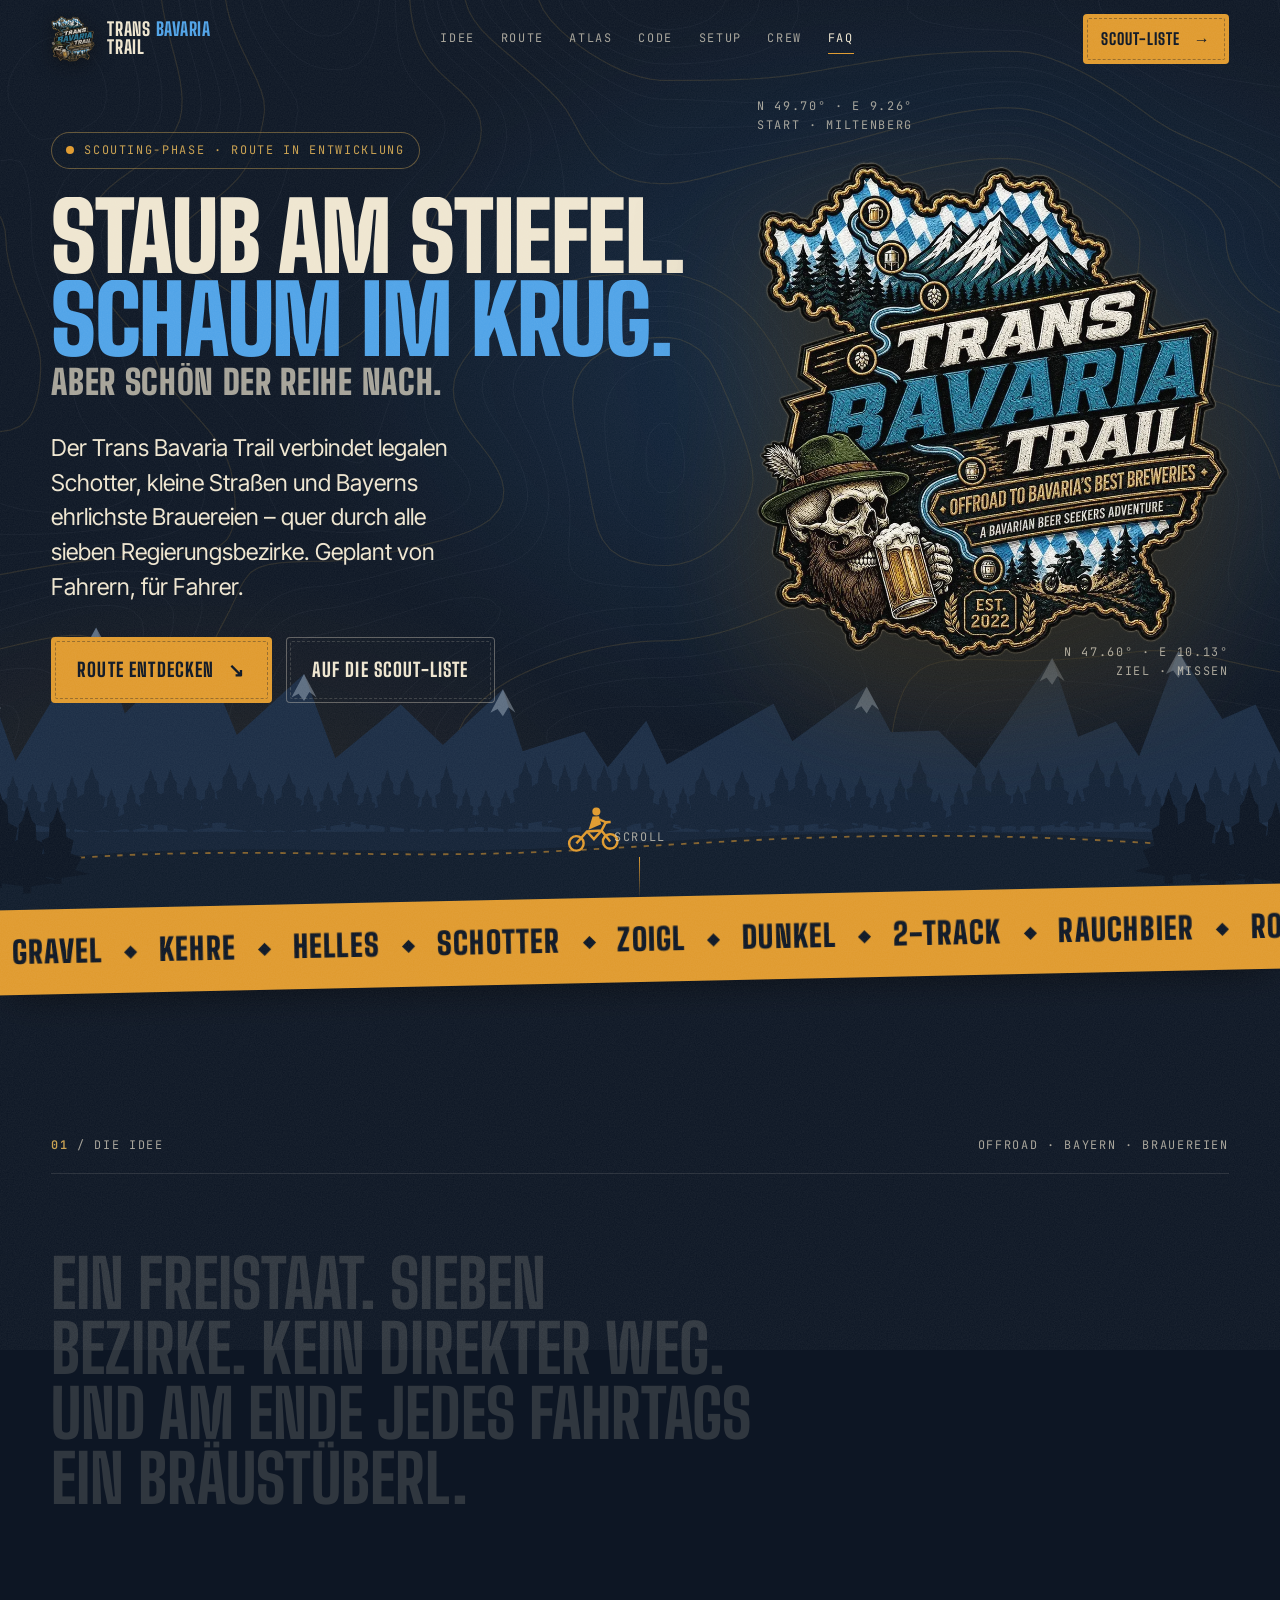
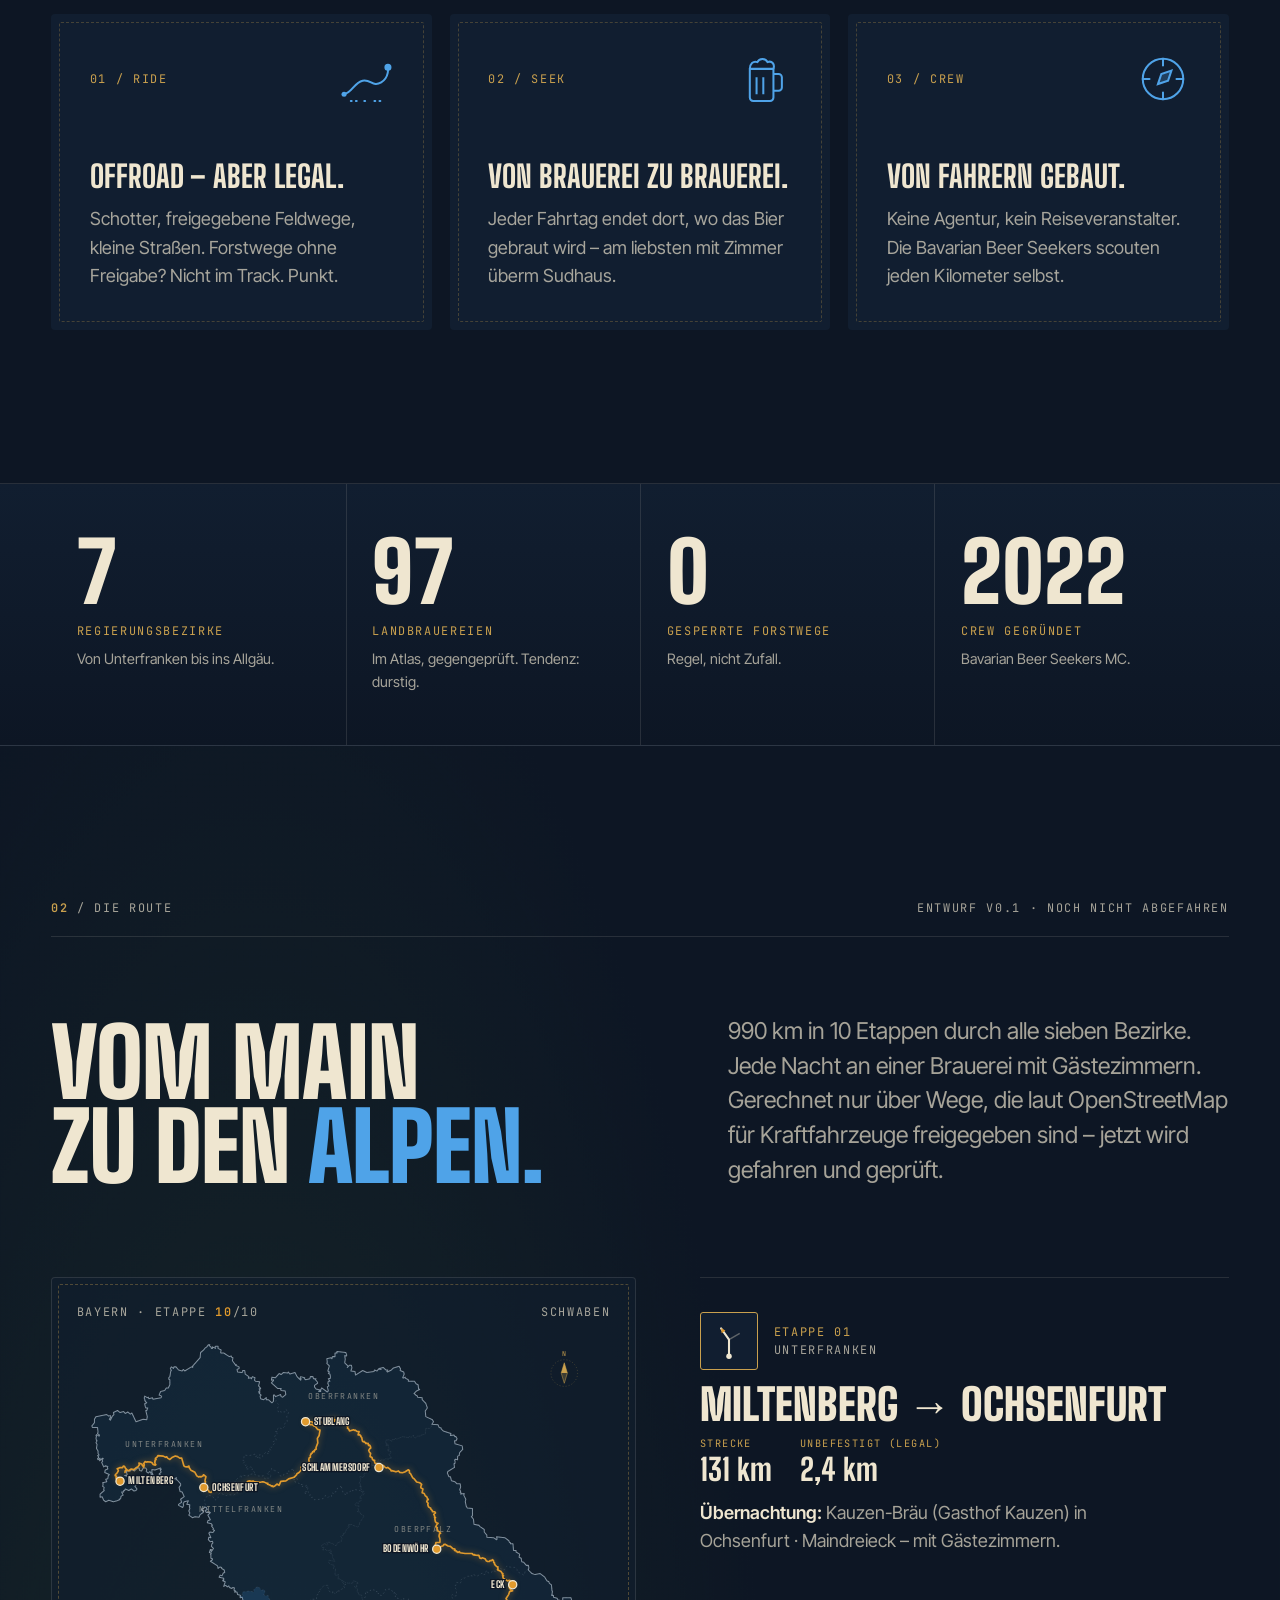
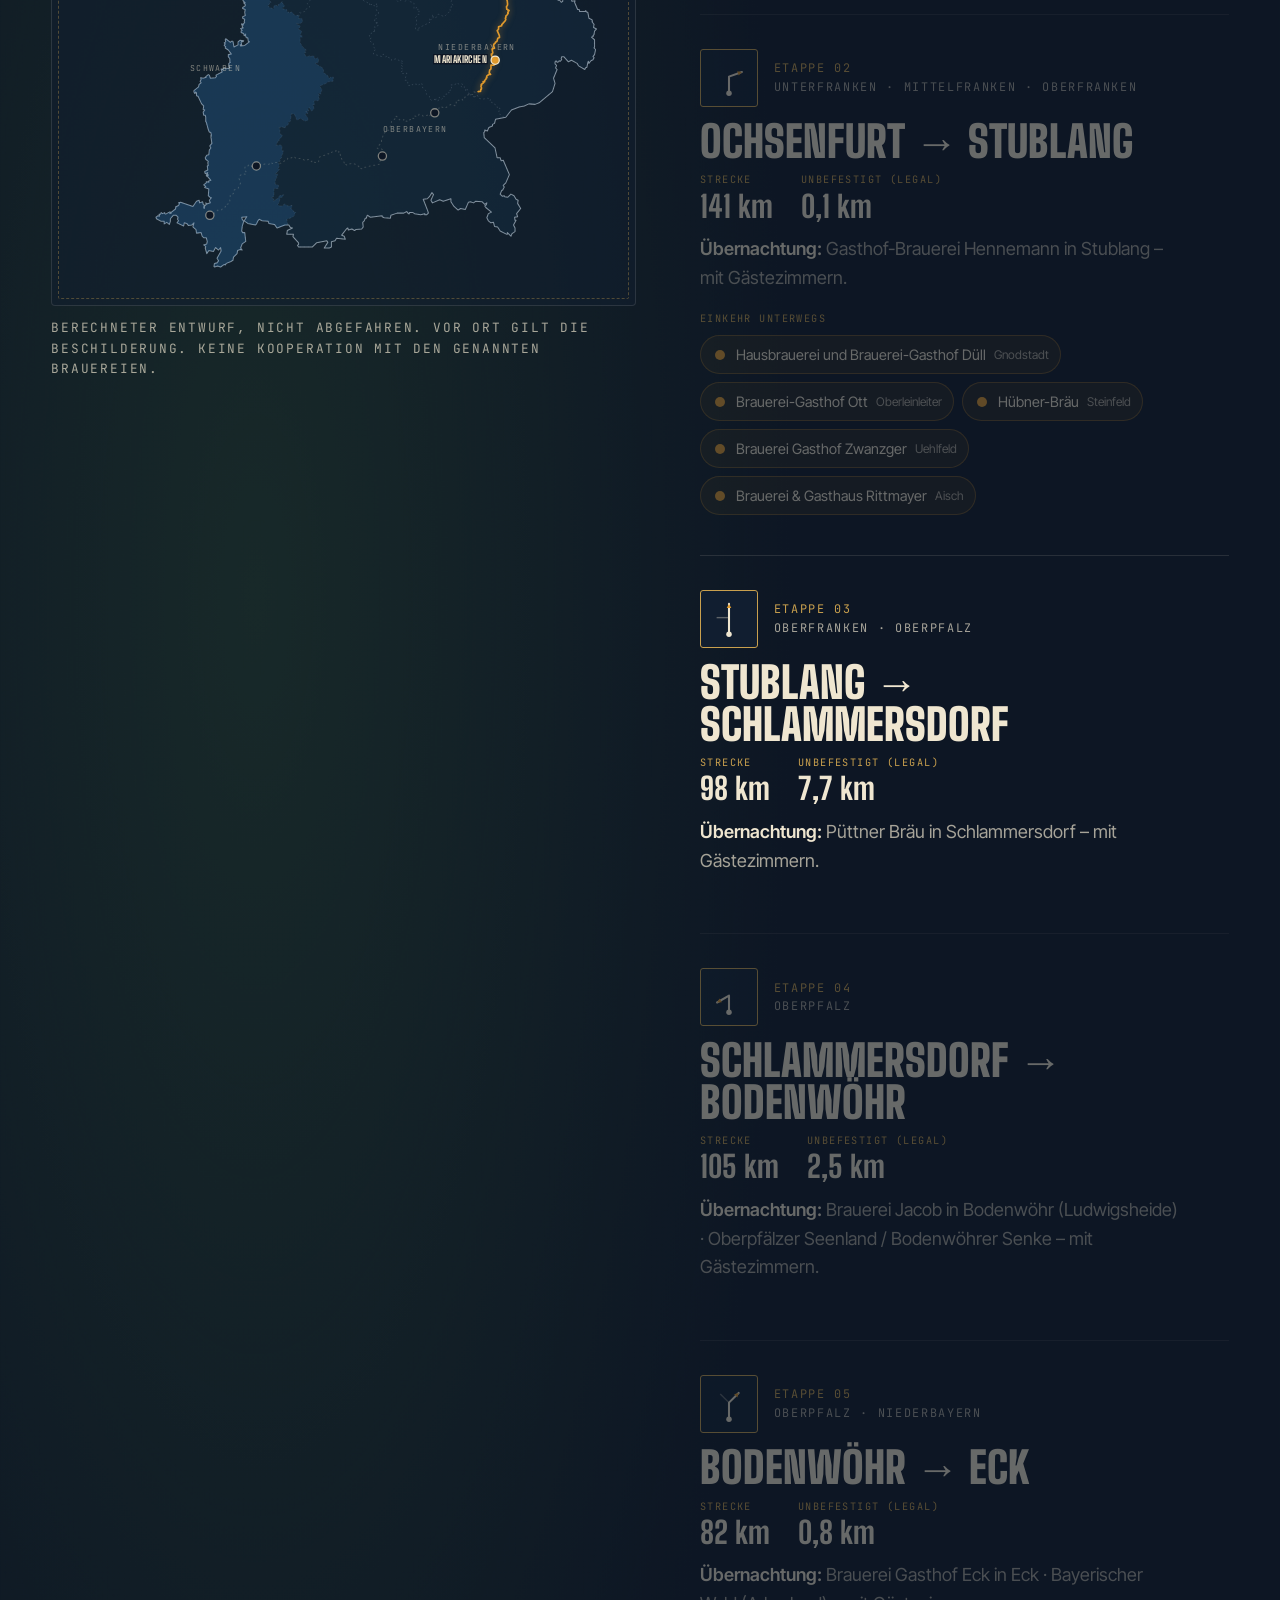
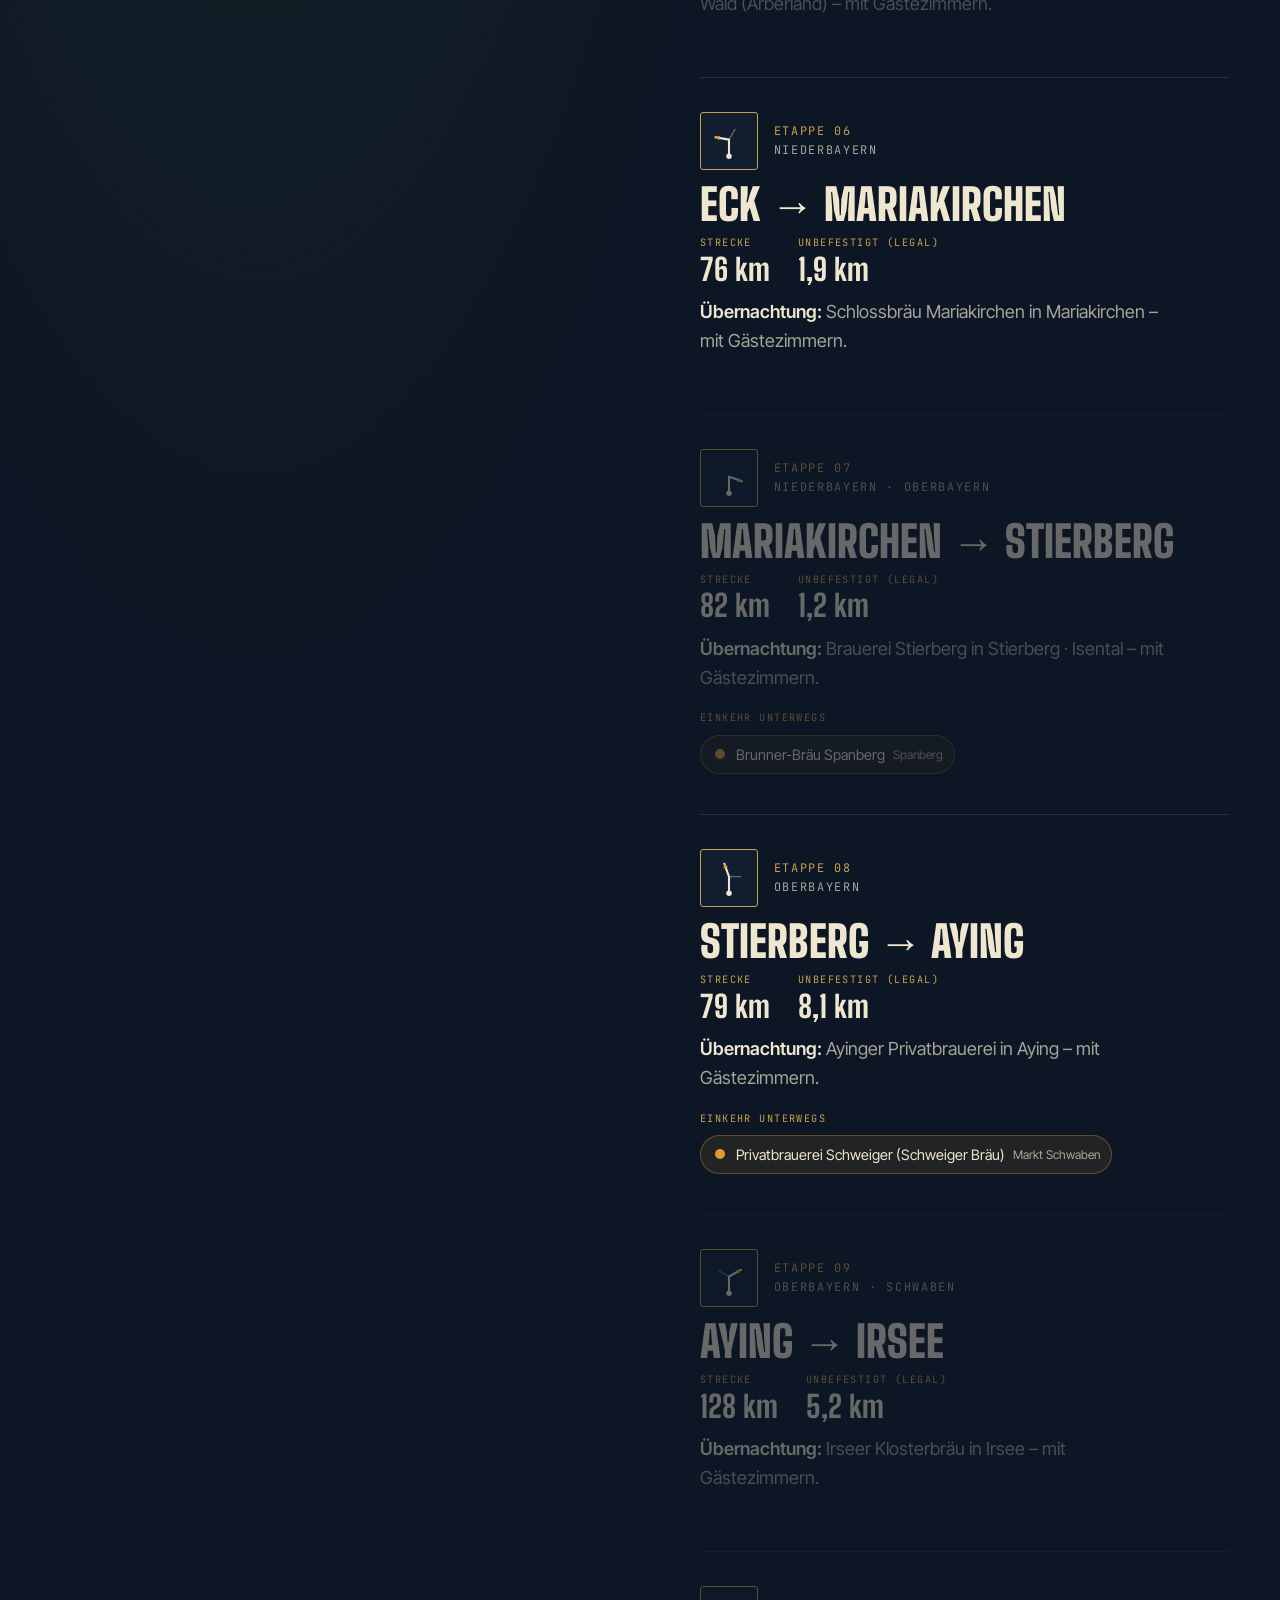
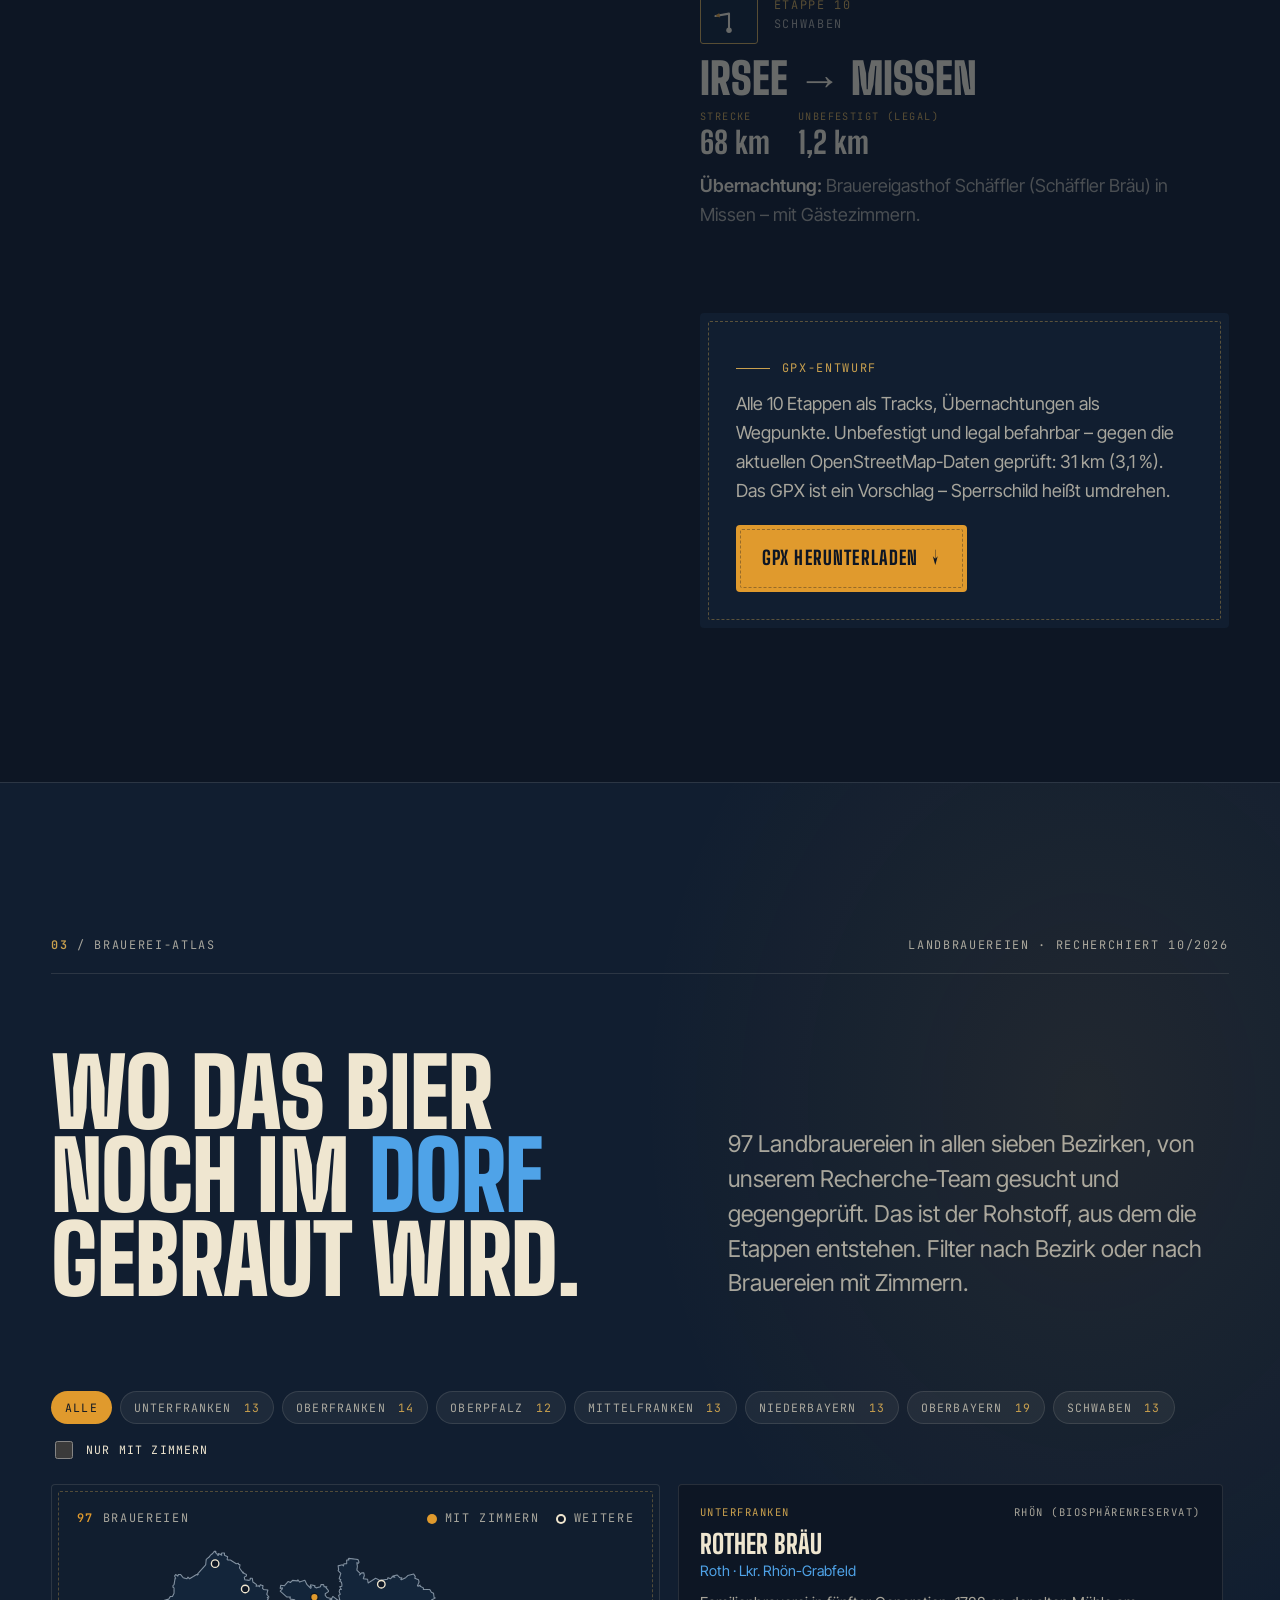
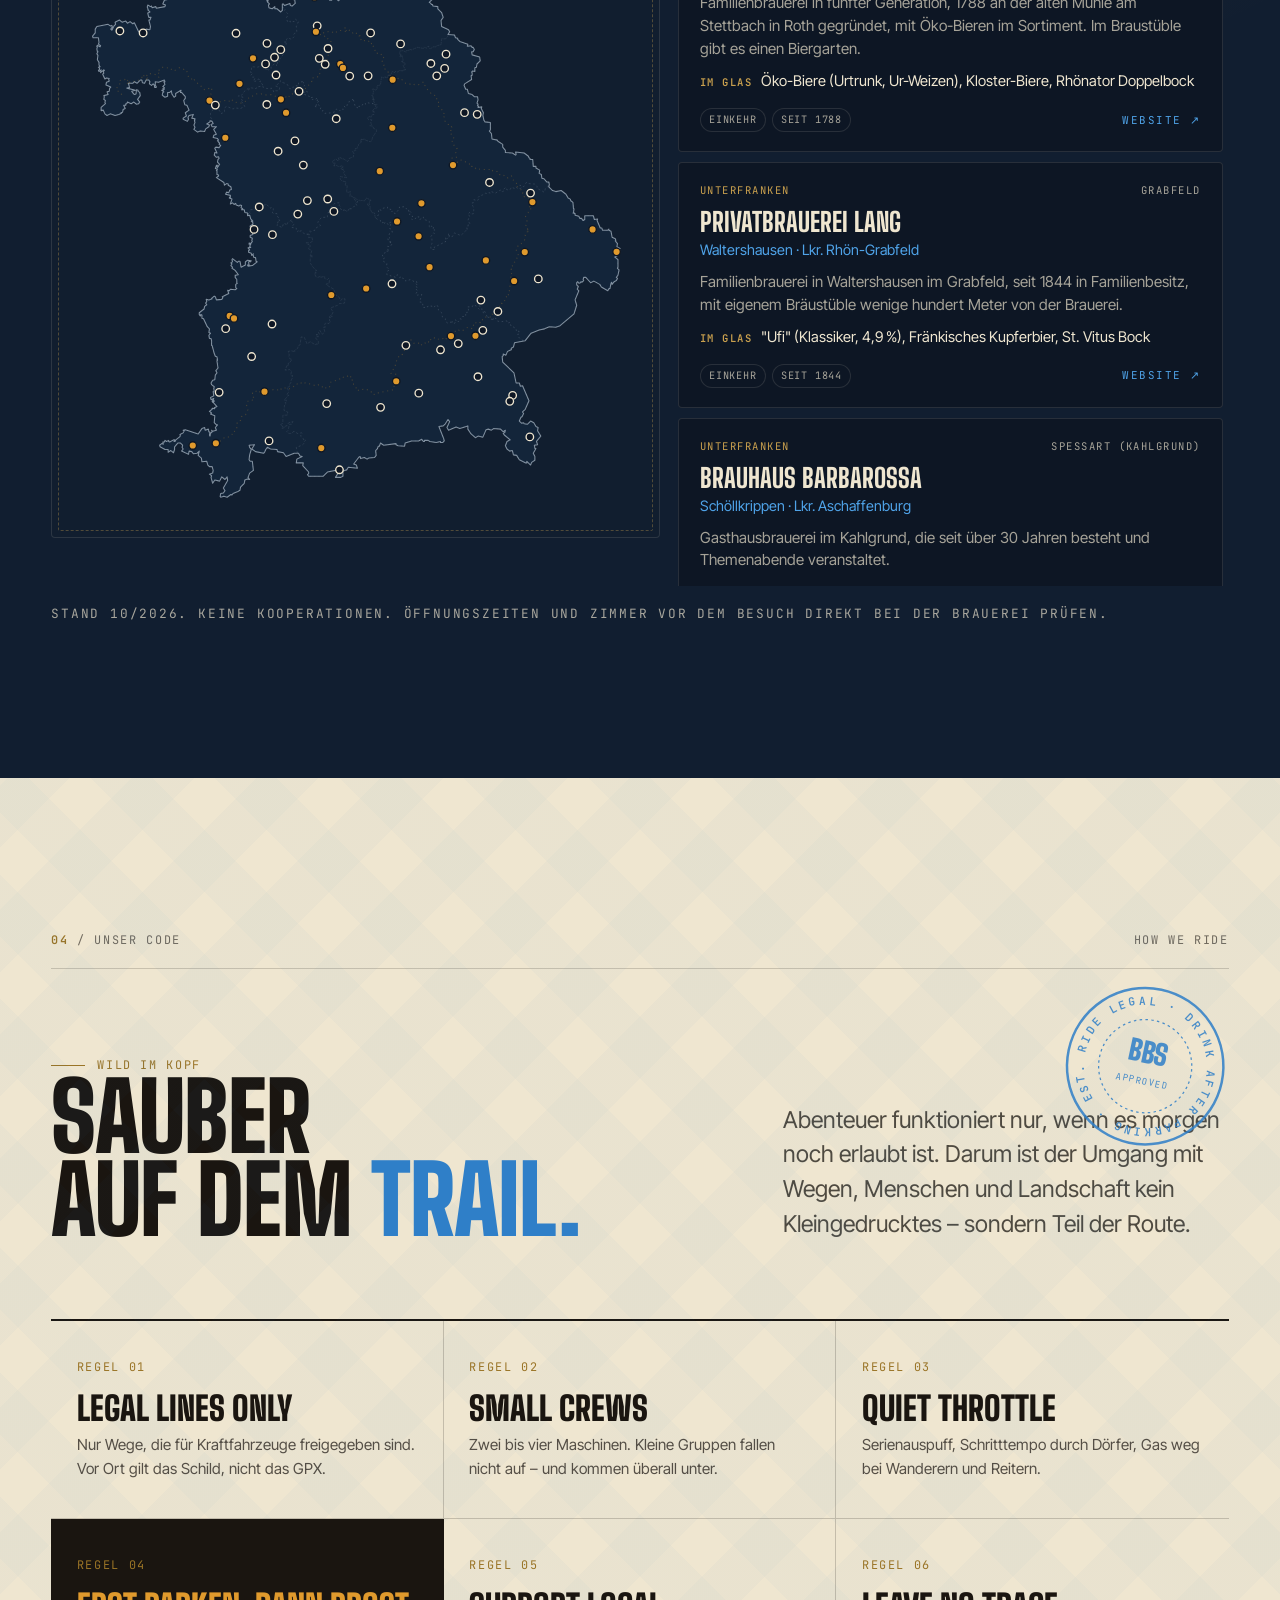
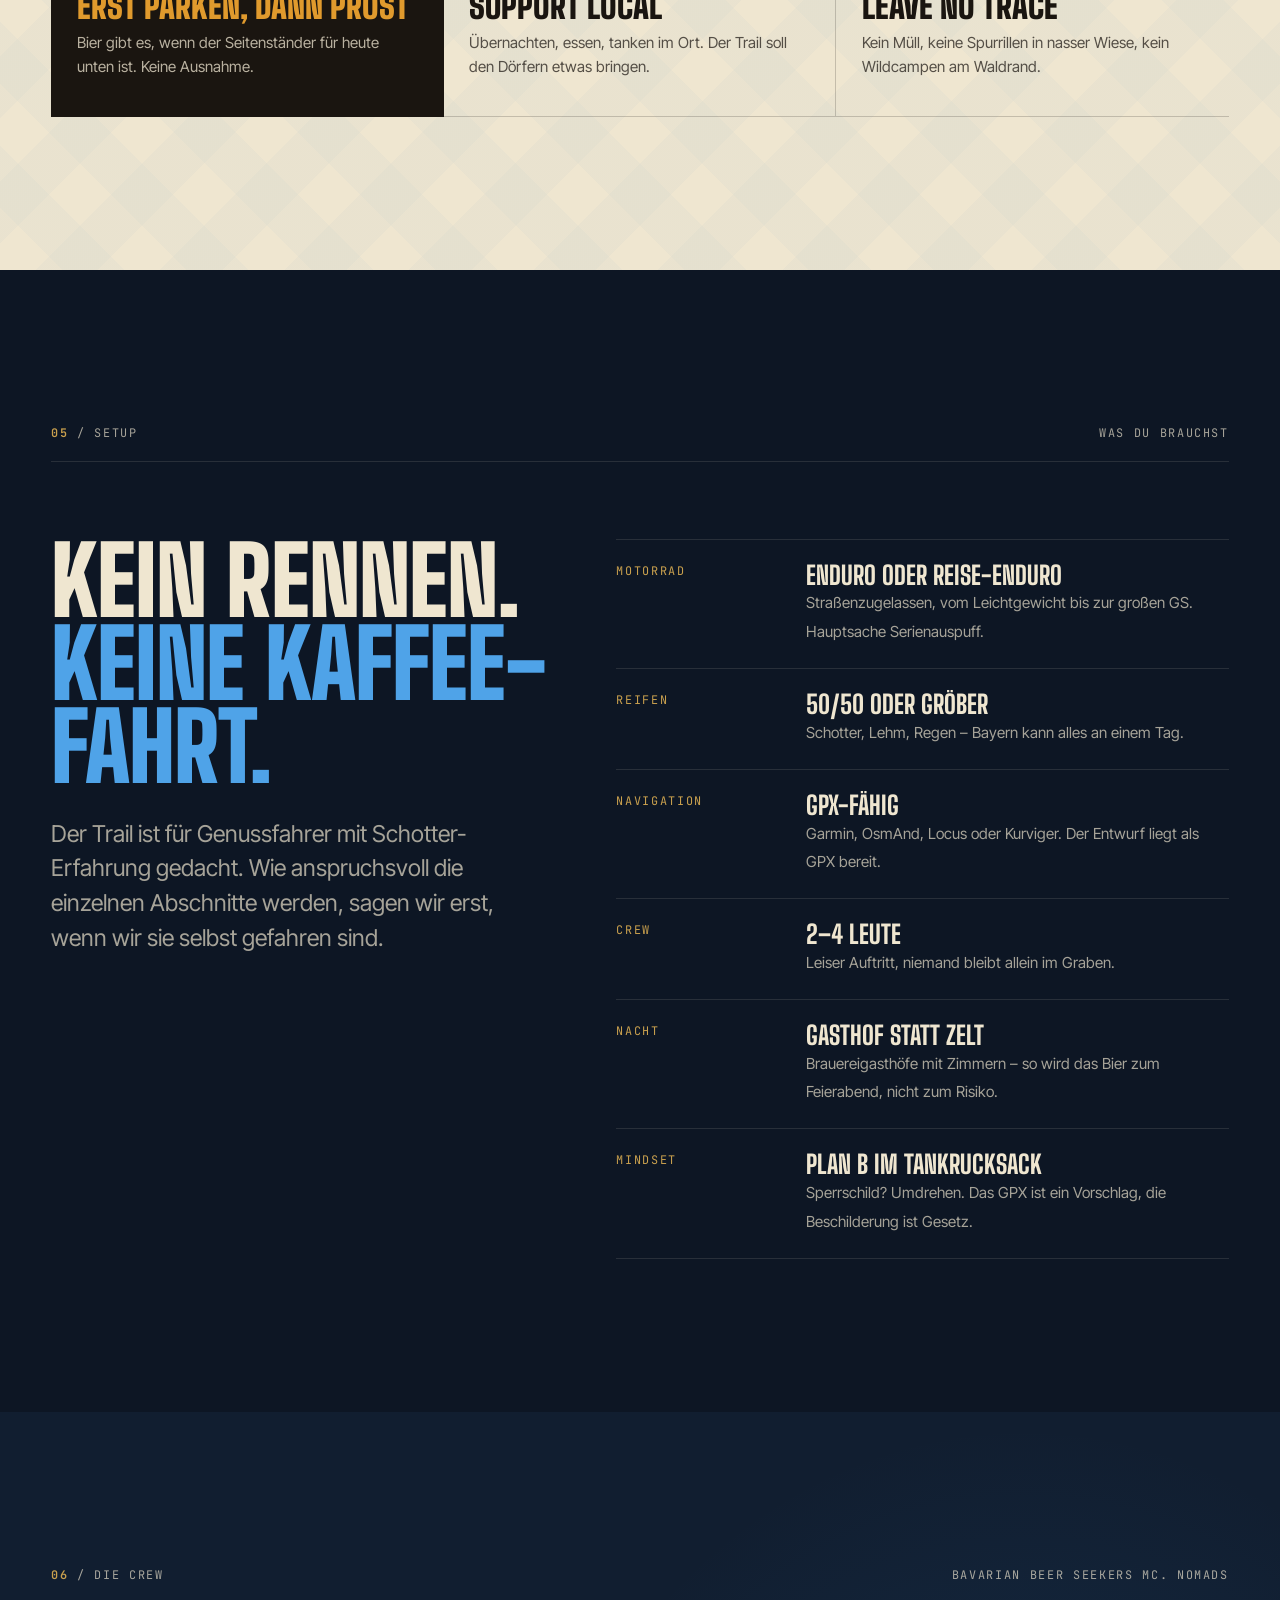
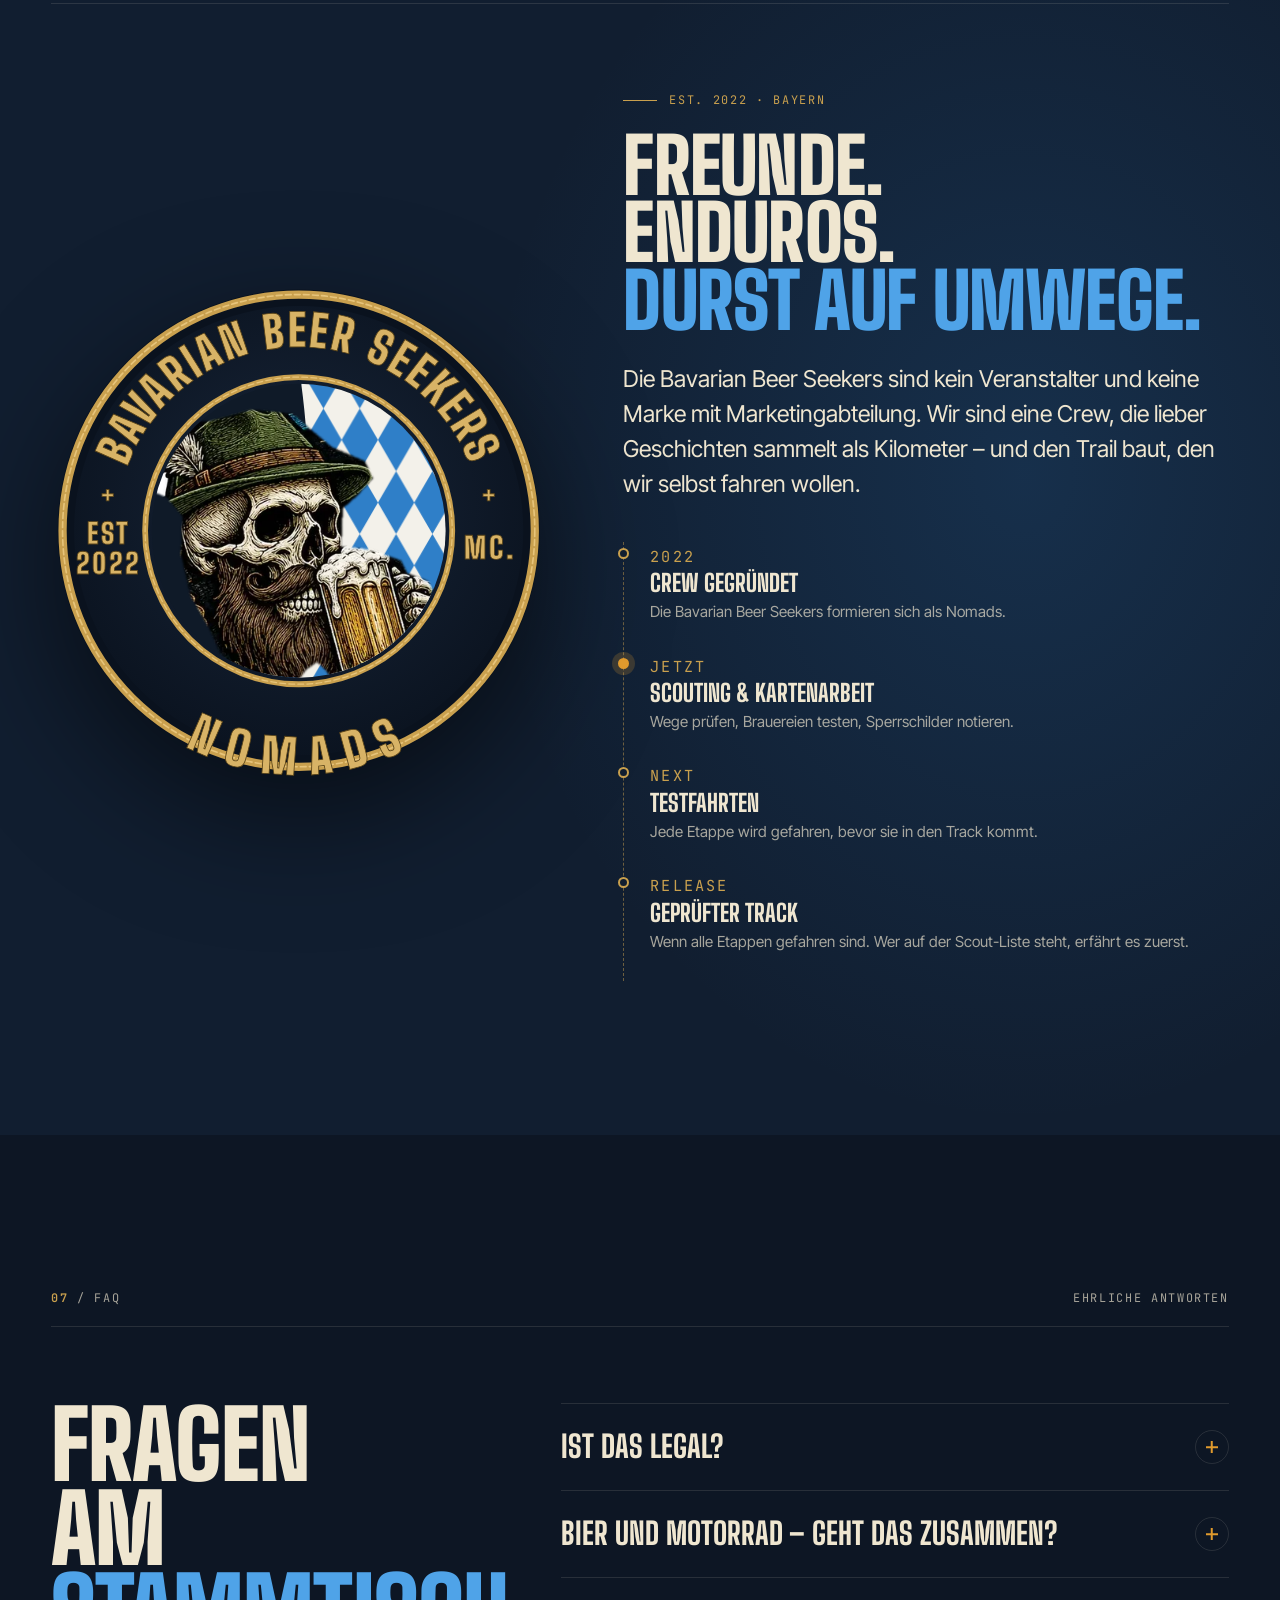
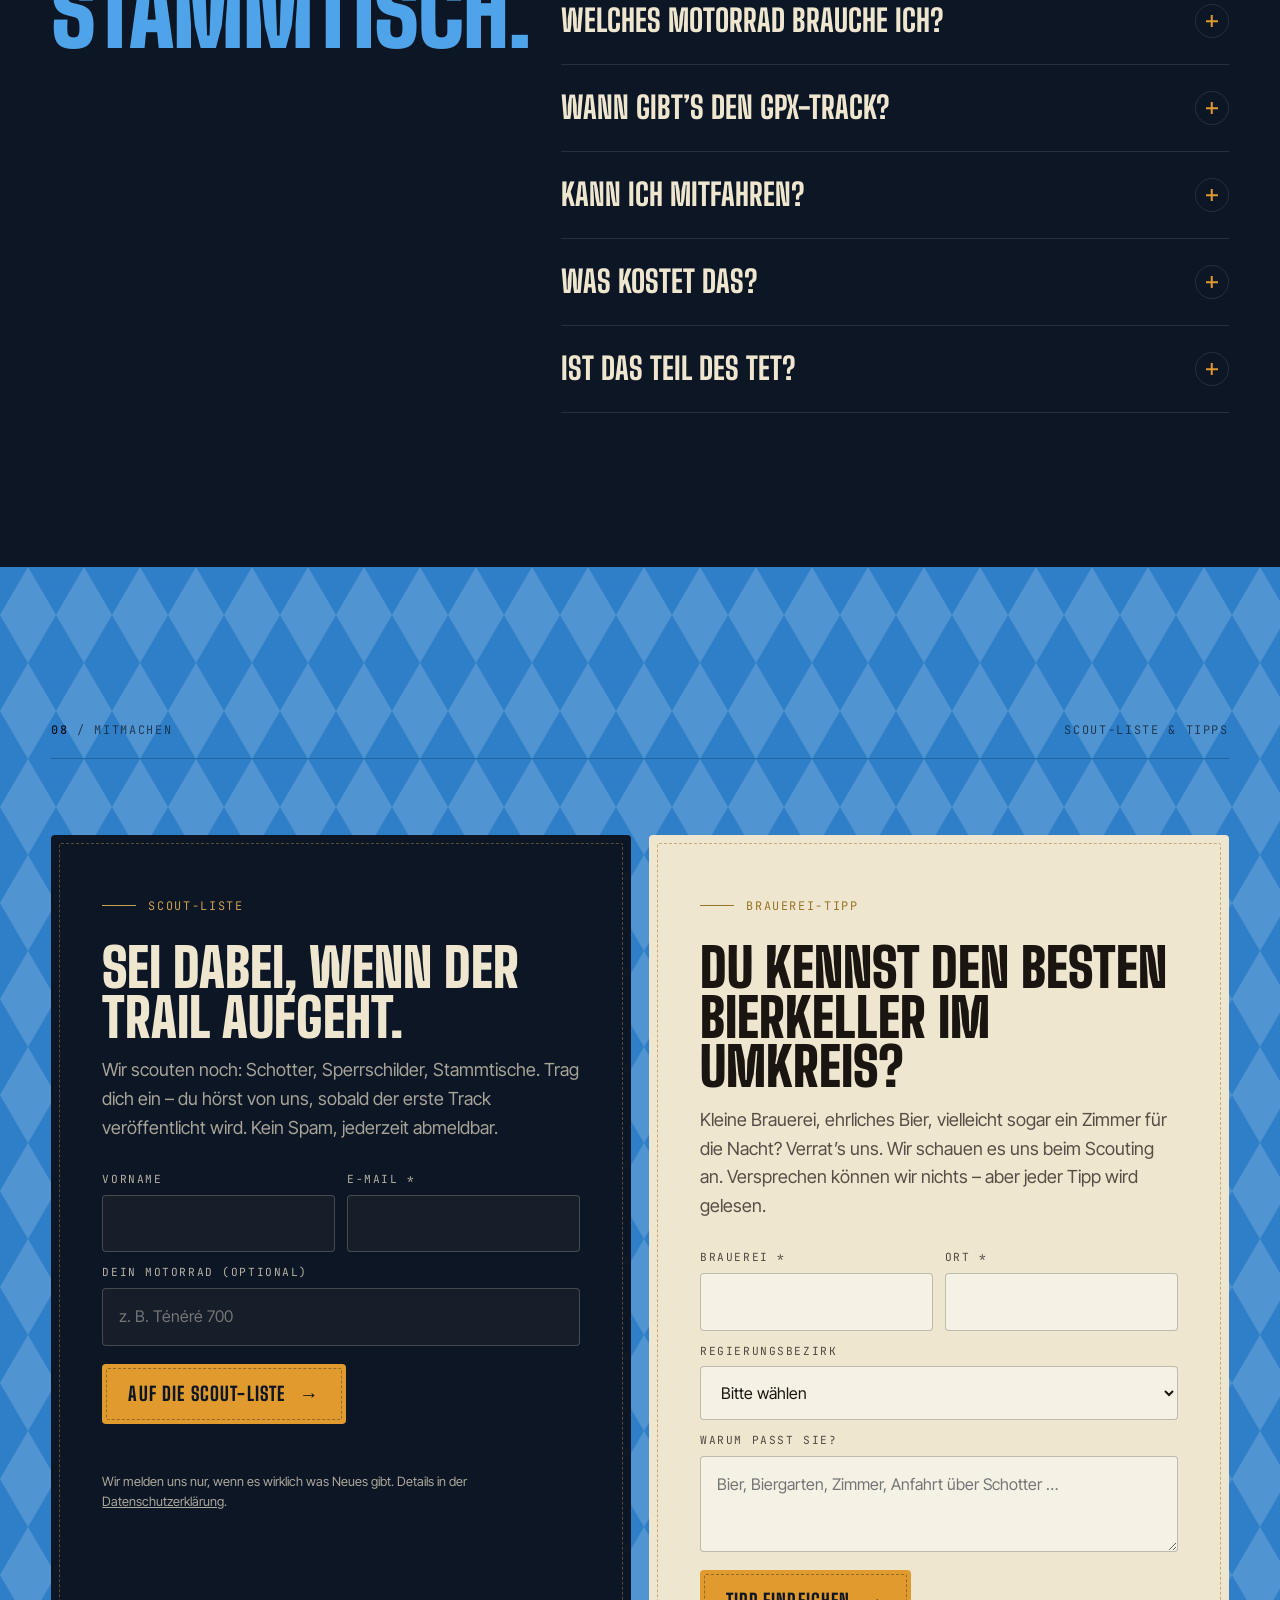
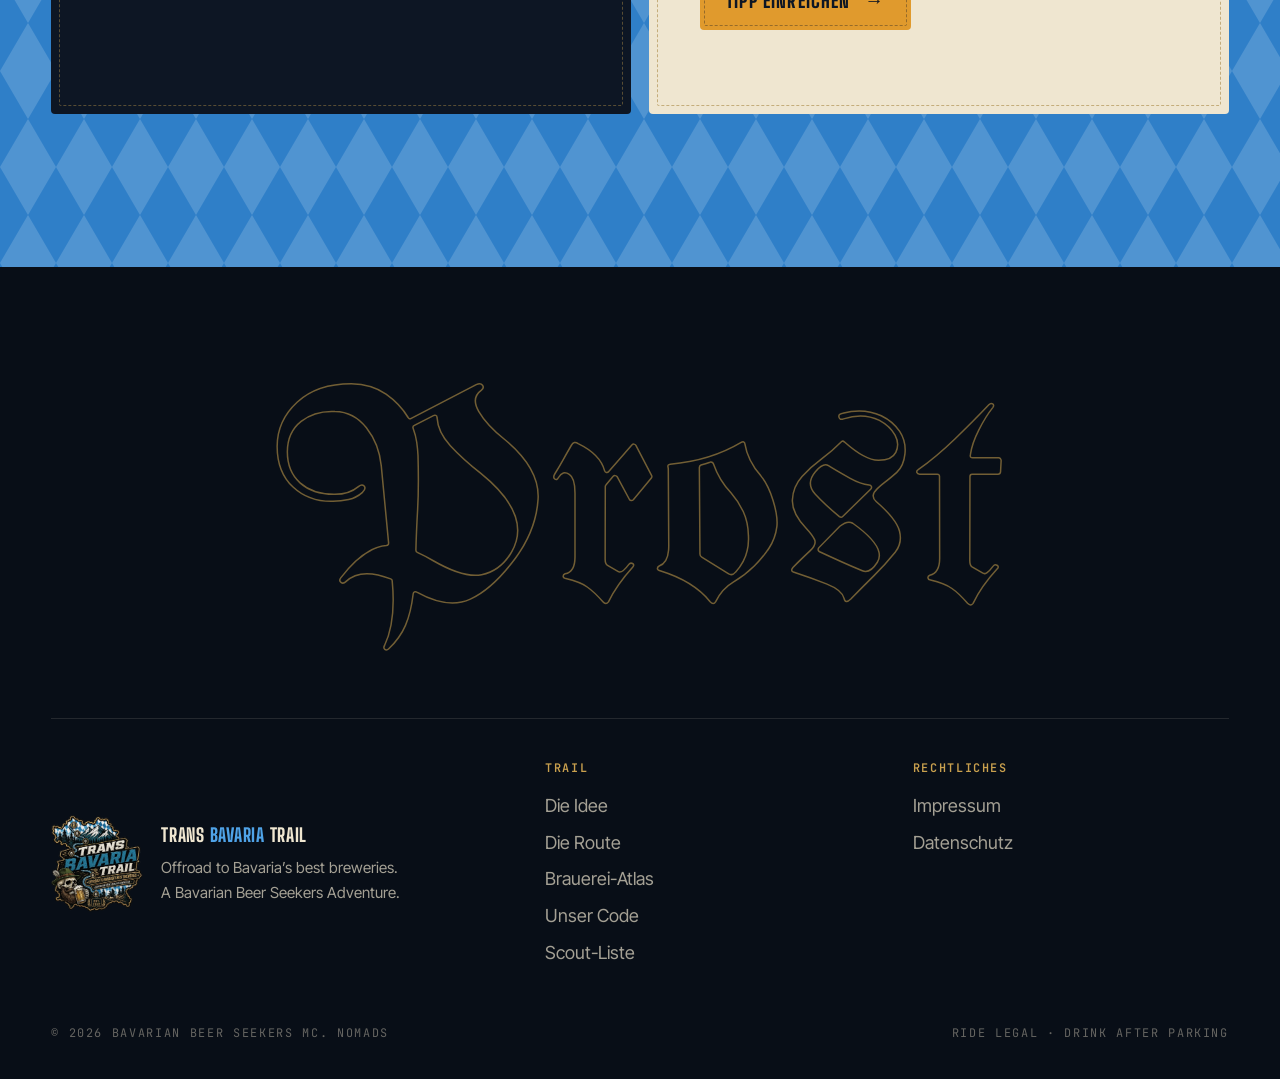
==== commit 804601d1: "Route v0.2: live-verified against current OSM data - Gravel magnet probe (555 BRouter routes) found " ====
--- a/index.html
+++ b/index.html
@@ -166,7 +166,7 @@
           <div class="route-head">
             <h2 class="h-display reveal">Vom Main<br />zu den <em>Alpen.</em></h2>
             <p class="lead muted reveal" data-delay="1">
-              981 km in 10 Etappen durch alle sieben Bezirke. Jede Nacht an einer Brauerei mit
+              990 km in 10 Etappen durch alle sieben Bezirke. Jede Nacht an einer Brauerei mit
               Gästezimmern. Gerechnet nur über Wege, die laut OpenStreetMap für Kraftfahrzeuge freigegeben sind –
               jetzt wird gefahren und geprüft.
             </p>
@@ -179,18 +179,18 @@
                   <span>Bayern · Etappe <b id="map-stage">01</b>/10</span>
                   <span id="map-district">Unterfranken</span>
                 </div>
-                <svg id="bayern-map" viewBox="-20 -20 1040 1070" role="img" aria-labelledby="map-title map-desc"><title id="map-title">Karte Bayern mit dem berechneten Etappen-Entwurf des Trans Bavaria Trail</title><desc id="map-desc">Route von Miltenberg durch alle sieben Regierungsbezirke bis Missen, 10 Etappen mit Übernachtung an Brauereien.</desc><path class="land" d="M241,9 242,12 244,12 244,9 250,12 249,9 250,8 255,8 255,12 261,15 260,20 261,21 266,21 277,28 281,27 281,29 284,30 283,36 289,44 291,44 289,45 296,48 296,51 292,53 293,58 301,59 303,58 303,55 307,55 308,62 315,67 314,70 319,69 320,71 322,67 327,69 326,74 328,76 336,77 334,85 338,90 335,91 337,93 334,97 337,97 335,99 339,103 337,105 338,110 344,112 349,108 349,112 353,112 360,118 363,115 363,103 365,103 367,106 377,102 378,106 381,107 387,102 386,95 378,94 377,92 378,90 371,90 359,79 363,75 363,73 359,74 360,68 367,69 374,61 378,63 382,59 391,60 392,58 395,62 405,59 409,67 416,74 417,71 415,70 416,67 424,69 423,71 426,73 434,71 435,67 440,67 441,71 446,71 444,72 449,78 449,80 443,84 443,87 446,91 454,93 451,96 455,96 455,93 457,89 468,97 470,95 468,87 471,85 469,80 470,76 473,76 470,71 474,70 474,66 473,62 470,61 472,58 469,56 472,46 467,41 468,39 467,32 475,30 477,32 478,28 483,28 483,21 487,21 486,19 487,18 504,20 506,25 505,27 502,26 503,33 502,40 509,47 507,49 511,45 515,45 516,50 514,56 522,57 523,64 537,55 545,59 559,57 560,54 565,56 568,52 573,53 569,51 577,49 582,54 586,54 584,57 585,58 593,54 597,50 608,47 611,52 610,55 617,58 618,62 615,69 616,70 620,68 620,70 626,73 626,76 638,76 641,81 645,83 646,91 648,92 642,95 637,100 640,102 641,104 643,104 644,107 653,108 653,112 660,119 663,128 659,134 660,145 673,151 675,155 672,160 684,161 686,166 690,167 690,169 694,173 709,178 708,182 715,181 717,184 719,184 721,188 719,192 716,192 717,198 731,202 732,209 726,215 725,221 722,222 722,229 718,228 716,230 717,231 717,236 715,237 716,244 703,252 702,255 705,262 708,262 710,270 717,272 721,276 727,276 728,282 726,288 728,290 727,293 729,294 728,296 735,295 734,298 738,306 737,311 739,320 741,323 751,324 751,338 749,340 753,345 754,355 764,357 765,359 774,365 774,370 779,376 779,380 792,381 798,385 799,384 798,379 814,381 822,387 823,390 825,391 825,393 830,393 831,406 836,406 836,409 843,413 842,419 846,421 847,428 851,429 856,435 860,435 861,440 860,444 867,451 873,453 883,451 892,458 896,465 900,467 901,470 905,473 906,485 907,485 906,492 909,494 905,493 909,494 909,497 916,499 918,503 921,503 924,507 927,505 927,498 943,498 945,505 951,504 950,507 956,521 959,521 960,525 970,525 972,523 972,525 976,527 978,538 984,541 985,544 984,545 988,550 987,556 993,559 989,563 988,570 986,572 987,573 983,575 989,580 989,594 988,596 991,599 989,609 986,613 988,615 986,619 982,621 978,626 977,622 976,624 974,634 972,634 970,638 958,631 955,626 944,620 938,623 929,613 925,613 924,617 925,619 922,622 920,621 919,623 916,624 914,621 912,623 912,627 915,630 913,635 916,638 909,655 912,665 907,681 881,703 873,706 861,705 852,709 842,711 827,717 816,731 796,735 794,743 790,745 790,748 783,751 780,758 775,756 775,759 773,761 774,771 795,791 799,810 805,810 807,816 811,815 823,843 816,859 811,864 813,867 810,873 808,874 805,881 809,885 813,884 814,886 820,887 826,881 832,884 836,891 840,893 839,899 845,909 837,919 839,925 833,926 834,932 836,932 831,941 834,947 834,954 828,958 826,963 819,956 819,959 817,959 805,953 800,945 794,944 792,936 787,937 782,933 779,927 782,919 788,916 777,907 775,904 778,902 779,898 775,901 770,896 757,895 753,898 747,896 743,897 737,911 728,909 723,912 715,905 709,896 709,890 694,895 687,892 673,898 670,893 675,882 672,878 667,886 663,890 655,891 664,914 665,918 662,921 658,921 658,919 650,921 638,919 635,917 628,917 628,919 626,919 623,915 617,918 604,918 592,922 591,928 579,927 575,925 575,923 552,926 546,922 544,928 542,928 540,933 537,936 538,945 535,949 524,950 521,952 516,949 509,951 508,947 506,948 496,961 501,963 503,969 486,967 483,972 476,974 476,984 472,986 462,986 469,975 467,972 447,976 439,984 412,984 410,981 412,979 412,976 401,964 402,959 389,959 390,952 400,947 396,946 393,941 385,941 370,947 365,940 354,938 353,934 341,933 335,930 332,934 330,939 328,941 313,938 306,933 311,925 301,926 302,930 305,934 302,944 301,953 303,956 307,956 309,973 302,978 299,986 302,990 298,989 293,991 292,997 285,1004 284,1010 279,1013 271,1016 269,1019 267,1018 260,1023 254,1021 248,1023 247,1022 248,1016 253,1015 256,1011 253,1006 261,992 260,985 256,990 250,985 246,993 237,991 233,997 230,986 231,983 227,980 233,978 234,973 232,966 227,966 224,963 222,956 213,957 212,950 206,945 208,937 204,941 197,942 194,938 189,937 188,943 175,937 178,933 176,930 177,926 173,922 168,922 162,929 162,934 160,940 155,936 150,939 150,934 144,934 135,929 134,926 138,923 141,924 140,920 143,920 144,917 147,919 151,917 151,919 153,920 160,916 162,916 161,919 164,918 163,917 172,910 173,906 172,906 178,903 180,899 178,898 182,897 206,905 213,895 218,893 219,898 225,896 226,901 228,902 227,907 228,909 229,904 232,901 231,898 233,900 240,898 238,893 242,888 240,888 236,884 237,871 229,868 231,866 227,863 232,859 232,857 237,858 236,856 241,854 234,846 236,844 235,842 233,846 232,844 235,839 230,841 229,837 235,834 234,826 236,825 235,820 236,817 231,813 230,810 233,805 237,804 238,795 241,791 239,787 243,782 241,769 242,768 241,767 242,766 241,761 238,760 236,755 232,740 231,740 231,731 230,727 227,727 226,721 229,717 226,716 227,709 223,705 216,690 213,689 213,683 211,682 210,685 208,682 208,679 217,672 218,667 222,664 220,661 222,658 221,654 226,655 232,653 231,652 236,648 238,649 240,655 250,654 252,651 251,649 263,643 261,637 264,638 266,635 275,636 278,634 276,632 276,626 279,624 278,624 278,617 275,613 275,610 276,610 275,609 281,608 275,600 269,596 270,594 267,591 269,588 267,586 270,584 269,580 270,578 279,585 281,583 284,583 286,594 294,590 294,584 298,581 305,582 303,584 301,583 300,585 301,590 298,590 299,592 307,591 316,584 314,583 313,576 310,576 308,570 309,569 306,572 305,568 300,566 300,563 302,562 299,558 304,557 302,555 304,551 301,551 301,549 304,550 307,546 306,545 307,540 303,538 303,535 308,533 307,526 308,521 303,519 303,517 308,514 308,511 305,508 308,508 304,504 302,497 298,498 298,495 299,495 298,493 293,492 292,487 287,487 289,485 286,483 287,479 284,478 282,480 277,478 276,475 273,477 270,474 266,476 269,467 264,465 265,463 266,464 266,460 257,458 259,454 263,455 265,450 268,449 267,444 262,441 262,439 259,438 255,441 254,436 240,427 244,424 244,422 241,421 241,413 240,413 242,411 238,410 240,404 242,404 240,405 242,408 246,402 242,398 243,393 245,391 244,388 240,389 236,385 237,380 241,381 237,372 239,370 245,371 248,367 245,365 246,363 242,358 244,357 242,354 234,352 235,348 240,346 235,337 240,332 232,332 230,328 234,326 232,322 228,321 228,323 222,327 227,329 226,332 220,336 218,341 210,340 205,342 198,337 200,333 198,329 200,324 199,321 200,319 199,319 200,317 194,316 197,309 189,311 187,315 188,318 186,322 178,318 178,316 184,312 182,306 189,301 185,292 181,291 179,283 182,279 182,276 175,268 173,268 174,264 164,270 164,275 161,277 157,271 156,265 153,268 149,268 149,275 144,277 139,273 140,268 142,267 138,264 141,264 140,261 143,262 142,260 143,259 140,257 144,253 142,248 144,248 143,245 132,249 126,248 126,254 128,258 127,259 125,259 124,254 122,252 119,255 115,252 116,248 114,245 109,245 106,251 102,250 101,245 98,245 92,251 87,248 84,251 76,251 78,259 73,260 89,264 82,266 87,272 90,271 91,263 94,264 94,266 97,268 98,274 93,281 97,286 95,289 91,290 86,286 81,289 74,286 73,289 71,289 71,292 67,292 70,298 66,300 65,305 62,306 63,307 58,309 51,311 42,308 36,311 32,308 29,301 25,302 25,296 33,289 32,287 33,283 30,281 31,276 30,274 38,272 36,267 40,266 41,260 43,258 34,254 35,249 40,247 39,243 40,242 35,241 32,243 28,234 30,232 29,229 31,227 30,226 24,231 25,226 21,229 20,227 22,225 22,223 20,221 23,220 21,217 21,212 18,207 19,199 17,196 19,192 18,192 17,187 18,183 17,182 18,180 23,183 24,181 20,178 21,175 20,166 10,166 9,163 14,157 14,150 17,145 38,141 42,144 45,143 46,146 43,150 45,152 49,144 52,141 51,137 59,133 64,137 71,135 74,139 79,136 84,140 87,138 95,155 109,150 116,151 117,145 114,133 116,133 118,128 114,128 113,125 112,120 116,118 112,114 113,114 111,109 112,105 117,108 119,107 120,110 127,108 128,111 144,108 145,105 140,103 143,96 151,94 154,89 158,89 161,83 161,73 159,72 159,69 161,67 163,55 164,55 162,51 164,48 168,51 169,48 173,48 178,54 185,56 187,53 190,56 203,48 205,49 206,48 205,47 220,30 221,20 227,15 229,12 233,9 236,5 239,5 238,7 241,9Z"/><path class="district" data-district="Mittelfranken" d="M364,250 372,253 377,261 382,261 385,256 393,256 393,250 403,247 401,249 404,251 402,253 404,255 402,263 410,267 402,268 402,271 413,275 413,278 421,277 421,279 419,281 423,282 429,278 428,284 432,284 428,287 428,291 422,293 426,295 430,291 435,295 434,299 436,303 439,302 442,307 456,306 461,304 464,299 469,303 472,300 476,301 476,298 480,296 478,293 486,291 488,284 495,281 493,284 496,283 499,295 504,297 506,297 505,294 511,294 514,288 518,290 518,288 520,287 532,289 532,277 535,283 533,284 535,288 534,291 540,290 536,294 540,295 538,298 536,297 532,301 531,304 534,303 534,309 530,310 529,314 524,313 522,316 524,319 530,319 528,324 529,328 526,330 532,331 533,335 538,337 539,340 531,352 530,358 527,360 518,357 517,355 511,356 510,354 510,358 508,359 511,360 504,366 505,367 503,369 503,372 498,373 500,376 494,378 497,383 495,387 496,388 488,391 485,397 477,392 475,393 473,390 467,390 469,394 467,396 463,392 456,397 458,400 462,400 459,405 465,404 468,407 474,405 477,407 472,410 474,410 474,412 477,411 476,412 479,416 477,418 483,427 471,425 471,430 474,433 482,435 480,441 484,442 483,452 484,455 490,453 489,462 494,462 500,471 502,470 504,472 499,474 502,479 496,481 493,485 489,485 489,483 484,491 478,485 478,489 471,485 471,481 469,479 470,474 462,474 454,482 456,484 451,487 450,490 451,491 447,493 447,501 436,501 429,510 434,516 424,522 424,525 413,527 411,530 411,533 404,532 399,526 391,528 393,526 389,525 389,521 381,520 380,518 385,514 380,508 381,505 372,512 373,515 365,512 363,520 353,516 354,515 352,512 354,512 356,507 358,508 358,506 356,506 356,501 354,500 353,494 346,494 344,491 346,490 346,484 344,482 340,484 334,477 329,478 325,482 325,487 316,485 303,487 302,492 304,494 300,495 297,492 293,492 292,487 287,487 287,479 284,478 282,480 277,478 276,475 273,477 270,474 266,476 269,467 264,465 265,463 266,464 266,460 257,458 259,454 263,455 265,450 268,449 267,444 262,441 262,439 259,438 255,441 254,436 240,427 244,424 244,422 241,421 240,413 242,411 238,410 240,404 242,404 240,405 242,408 246,402 242,398 243,393 245,391 244,388 240,389 236,385 237,380 241,381 237,372 239,370 245,371 248,367 245,365 246,363 242,358 242,354 234,352 235,348 240,346 235,337 240,332 232,332 230,330 230,328 234,326 231,322 231,316 229,314 229,307 235,298 244,300 250,308 251,305 255,304 255,297 259,294 271,299 274,297 285,298 293,294 287,285 290,284 287,282 290,277 281,275 283,273 286,274 291,269 291,267 300,260 300,264 302,259 314,261 315,258 325,256 334,261 344,260 347,267 350,267 350,265 357,264 358,259 350,256 359,249 359,246 364,250Z"/><path class="district" data-district="Niederbayern" d="M860,444 867,451 873,453 883,451 892,458 896,465 900,467 901,470 905,473 907,485 906,492 909,494 905,493 909,494 909,497 916,499 918,503 921,503 924,507 927,505 927,498 943,498 945,505 951,504 950,507 956,521 959,521 960,525 970,525 972,523 972,525 976,527 978,538 984,541 984,545 988,550 987,556 993,558 989,563 987,573 983,576 989,580 988,596 991,602 986,613 988,615 986,619 982,621 978,626 977,622 976,624 976,627 974,628 975,632 970,638 958,631 955,626 944,620 938,623 929,613 925,613 925,619 922,622 920,621 918,624 916,624 914,621 912,623 912,627 915,630 913,635 916,638 909,655 912,665 907,681 881,703 873,706 861,705 852,709 842,711 827,717 816,731 810,730 806,727 802,722 802,719 805,719 804,713 800,714 800,711 797,711 794,704 788,702 789,700 787,697 785,698 786,696 780,694 770,696 763,694 761,689 759,689 759,691 756,690 755,694 755,691 751,691 749,688 746,687 746,689 741,677 738,677 738,680 737,674 735,673 736,672 733,671 731,673 729,671 729,668 732,667 730,666 726,667 719,664 717,668 708,668 710,672 710,678 707,678 707,682 705,681 705,686 699,686 697,691 694,690 693,694 691,696 689,693 686,692 688,696 683,699 680,695 679,698 676,698 678,696 671,698 667,695 667,690 661,686 661,680 654,674 654,667 651,666 650,668 648,666 646,669 644,667 635,666 634,668 630,667 629,669 625,669 625,663 622,662 622,659 619,659 623,645 615,646 611,643 616,640 612,634 615,632 612,630 615,628 611,623 614,623 613,620 609,621 602,617 593,620 593,617 584,613 582,614 583,612 577,608 575,613 558,608 558,602 563,599 557,593 558,587 550,582 554,575 550,573 550,569 555,567 555,564 563,564 560,562 559,555 564,556 568,550 564,548 568,546 561,547 560,541 560,538 562,540 564,538 562,534 563,531 568,529 567,523 563,522 566,510 564,510 563,514 560,515 557,510 553,512 552,509 550,509 551,511 549,511 546,510 546,507 538,503 543,495 542,486 548,488 551,484 559,482 559,485 565,486 566,491 568,489 568,492 574,494 582,484 581,482 592,481 595,486 599,486 598,491 600,489 603,492 604,494 600,495 603,499 606,499 606,502 604,502 604,504 606,506 613,502 613,500 617,500 617,503 620,505 626,500 627,505 637,508 637,520 642,517 642,521 645,520 644,525 647,524 647,531 645,530 640,537 642,539 642,551 640,553 640,559 642,559 642,561 648,561 646,557 668,546 666,546 668,542 667,538 670,541 673,538 673,531 675,534 674,537 680,537 684,530 696,535 705,526 708,526 707,519 709,519 710,513 713,513 709,507 711,502 713,499 709,496 712,492 715,495 720,494 720,482 718,480 717,474 719,474 720,468 727,470 730,465 728,464 733,459 735,460 742,456 747,457 748,455 752,456 753,453 760,456 770,450 771,453 774,453 776,452 775,449 780,445 782,450 788,449 790,445 796,447 799,444 802,448 807,447 809,446 806,441 813,444 818,436 821,438 834,439 838,443 838,447 851,454 854,446 859,443 858,439 860,435 860,444Z"/><path class="district" data-district="Oberbayern" d="M383,901 381,904 375,904 371,901 374,898 376,887 380,887 383,882 375,884 371,890 367,891 367,893 362,895 364,891 359,888 364,885 364,870 372,870 373,866 373,864 366,861 367,852 370,849 368,847 371,845 371,842 366,842 375,833 371,832 374,828 374,822 372,821 372,818 376,817 376,812 379,810 379,806 382,800 382,796 380,797 379,794 380,788 377,785 368,786 372,777 374,778 374,773 376,773 381,766 377,765 375,760 376,758 374,751 380,750 387,752 385,750 392,745 392,741 396,739 398,724 404,725 409,737 415,733 425,739 426,737 430,738 430,732 425,726 427,723 430,724 430,721 426,720 432,719 430,715 433,712 437,719 440,717 442,714 440,706 443,706 442,700 444,698 450,699 453,695 451,694 451,690 453,688 451,688 451,684 456,686 455,683 458,677 456,675 453,670 466,665 469,662 479,661 480,653 474,653 472,656 468,649 460,644 461,641 459,635 445,627 445,625 450,625 451,618 449,615 447,617 442,615 442,611 434,613 434,611 429,613 425,611 423,605 426,605 424,601 427,600 420,594 415,586 415,576 416,574 419,575 419,572 415,572 418,563 411,559 415,555 414,551 411,552 407,548 414,549 420,545 418,538 412,539 413,533 411,533 411,530 424,525 424,522 434,516 429,510 436,501 447,501 447,493 451,491 451,487 456,484 454,482 462,474 470,474 469,479 471,481 471,485 478,489 478,485 484,491 489,483 489,485 493,485 496,481 502,479 499,474 504,472 499,470 496,465 509,470 517,470 519,465 527,468 528,470 526,470 525,475 526,477 521,476 523,479 527,481 526,487 529,488 529,492 535,493 536,501 541,506 546,507 546,510 549,511 551,511 550,509 552,509 553,512 557,510 561,515 563,514 564,510 566,510 563,522 567,523 568,529 563,531 562,534 564,538 562,540 560,538 560,541 561,547 568,546 564,548 568,550 564,556 559,555 560,562 563,564 555,564 555,567 550,569 550,573 554,575 550,582 558,587 557,593 563,599 558,602 558,608 575,613 577,608 583,612 582,614 584,613 593,617 593,620 602,617 609,621 613,620 614,623 611,623 615,628 612,630 615,632 612,634 616,640 611,643 615,646 623,645 619,659 622,659 622,662 625,663 625,669 629,669 630,667 634,668 635,666 644,667 646,669 648,666 650,668 651,666 654,667 654,674 661,680 661,686 667,690 667,695 671,698 678,696 676,698 679,698 680,695 683,699 688,696 686,692 689,693 691,696 693,694 694,690 697,691 699,686 705,686 705,681 707,682 707,678 710,678 710,672 708,668 717,668 719,664 726,667 730,666 732,667 729,668 729,671 731,673 733,671 736,672 735,673 737,674 738,680 738,677 741,677 746,689 746,687 749,688 751,691 755,691 755,694 756,690 759,691 759,689 761,689 763,694 770,696 780,694 786,696 785,698 787,697 789,700 788,702 794,704 797,711 800,711 800,714 804,713 805,719 802,719 802,722 806,727 812,731 796,735 794,743 790,745 790,748 783,751 780,758 775,756 775,759 773,761 774,771 795,791 799,810 805,810 807,816 811,815 823,843 816,859 811,864 813,867 805,881 809,885 813,884 814,886 820,887 826,881 832,884 836,891 840,893 839,899 845,909 837,919 839,925 833,926 834,932 836,932 831,941 834,947 834,954 828,958 826,963 819,956 819,959 817,959 805,953 800,945 794,944 792,936 787,937 782,933 779,927 782,919 788,916 777,907 775,904 778,902 779,898 775,901 770,896 757,895 753,898 747,896 743,897 737,911 728,909 723,912 715,905 709,896 709,890 694,895 687,892 673,898 670,893 675,882 672,878 667,886 663,890 655,891 664,914 665,918 662,921 658,921 658,919 650,921 638,919 635,917 628,917 628,919 626,919 623,915 617,918 604,918 592,922 591,928 579,927 575,925 575,923 552,926 546,922 544,928 542,928 540,933 537,936 538,945 535,949 524,950 521,952 516,949 509,951 508,947 506,948 496,961 501,963 503,969 486,967 483,972 476,974 476,984 472,986 462,986 469,975 467,972 447,976 439,984 412,984 410,981 412,979 412,976 401,964 402,959 389,959 390,952 400,947 396,947 393,941 391,940 389,930 400,926 405,921 404,919 407,916 403,916 401,912 397,909 400,904 399,903 391,904 385,900 383,901Z"/><path class="district" data-district="Oberfranken" d="M441,71 446,71 444,72 449,78 449,80 443,84 443,87 446,91 454,93 451,96 455,96 457,89 468,97 470,95 468,87 471,85 469,80 470,76 473,76 470,71 474,70 474,66 473,62 470,61 472,58 469,56 472,46 467,41 467,32 475,30 477,32 478,28 483,28 483,21 487,21 487,18 504,20 506,25 505,27 502,26 502,40 509,47 507,49 511,45 515,45 514,56 522,57 523,64 537,55 545,59 559,57 560,54 565,56 568,52 573,53 569,51 577,49 582,54 586,54 584,57 585,58 593,54 597,50 608,47 611,52 610,55 617,58 616,70 620,68 620,70 626,73 626,76 638,76 641,81 645,83 648,92 642,95 637,100 640,102 641,104 643,104 644,107 653,108 653,112 658,115 663,126 659,134 660,145 663,147 665,146 667,149 670,148 675,155 668,168 660,168 659,179 651,181 650,183 644,183 639,187 636,184 636,181 631,186 628,183 626,186 615,184 603,189 601,187 601,189 594,190 594,193 588,190 582,191 582,197 585,197 582,201 585,202 586,199 588,206 588,210 585,210 588,211 588,213 592,213 592,216 588,218 593,226 588,226 588,228 581,227 579,230 574,229 573,231 568,229 565,236 560,236 559,240 555,240 555,238 552,241 548,239 546,254 539,256 540,260 538,264 531,261 531,263 533,265 532,272 529,274 533,276 531,278 533,283 532,289 520,287 518,288 518,290 514,288 511,294 505,294 506,297 499,295 496,283 493,284 495,281 488,284 486,291 478,293 480,296 476,298 476,301 472,300 469,303 464,299 461,304 456,306 442,307 439,302 436,303 434,299 435,295 430,291 426,295 422,293 428,291 428,287 432,284 428,284 429,278 423,282 419,281 421,279 421,277 413,278 413,275 402,271 402,268 410,267 402,263 404,255 402,253 404,251 401,249 403,247 393,250 393,256 389,255 383,257 382,261 377,261 372,253 359,246 359,249 350,256 358,259 357,264 347,267 344,260 340,262 326,258 326,253 323,251 323,248 321,248 323,245 318,243 314,247 309,247 309,245 312,243 311,239 308,240 304,236 308,232 303,230 305,228 306,220 316,221 327,218 328,223 332,221 331,224 333,225 335,220 337,219 335,225 337,226 342,224 342,220 349,214 352,216 352,218 355,214 353,213 358,211 355,207 358,204 359,205 365,197 362,194 369,191 365,183 370,181 370,176 366,174 371,174 371,169 373,166 380,169 385,164 385,158 389,157 390,155 389,145 393,136 387,131 385,136 377,135 378,137 376,137 372,135 371,128 373,125 373,121 367,115 369,112 363,109 363,103 365,103 367,106 377,102 378,106 381,107 386,105 387,99 386,95 378,94 378,90 371,90 359,79 363,75 363,73 359,74 360,68 367,69 374,61 378,63 382,59 391,60 392,58 395,62 405,59 409,67 416,74 416,67 424,69 423,71 426,73 434,71 435,67 440,67 441,71Z"/><path class="district" data-district="Oberpfalz" d="M674,160 684,161 686,166 690,167 694,173 709,178 708,182 715,181 717,184 719,184 721,188 719,192 716,192 717,198 731,202 732,209 726,215 725,221 722,222 722,229 718,228 716,230 716,244 703,252 702,255 705,262 708,262 710,270 717,272 721,276 727,276 728,282 726,288 728,290 727,293 729,294 728,296 735,295 734,298 738,306 737,311 739,320 741,323 751,324 751,338 749,340 753,345 754,355 764,357 765,359 774,365 774,370 779,376 779,380 792,381 798,385 799,384 798,379 814,381 822,387 823,390 825,391 825,393 830,393 831,406 836,406 836,409 843,413 842,419 846,421 847,428 850,428 856,435 859,435 858,439 859,443 854,446 852,454 838,447 838,443 834,439 821,438 818,436 813,444 806,441 809,446 807,447 802,448 799,444 796,447 790,445 788,449 782,450 780,445 775,449 776,452 774,453 771,453 770,450 760,456 753,453 752,456 748,455 747,457 742,456 735,460 733,459 728,464 730,465 727,470 720,468 719,474 717,474 718,480 720,482 720,494 715,495 712,492 709,496 713,499 711,502 709,507 713,513 710,513 709,519 707,519 708,526 705,526 696,535 684,530 680,537 674,537 675,534 673,531 673,538 670,541 667,538 668,542 666,546 668,546 646,557 648,561 642,561 642,559 640,559 640,553 642,551 642,539 640,537 645,530 647,531 647,524 644,525 645,520 642,521 642,517 637,520 637,508 627,505 626,500 623,503 619,505 619,500 613,500 613,502 606,506 604,504 604,502 606,502 606,499 603,499 600,495 604,494 603,492 600,489 598,491 599,486 595,486 592,481 581,482 582,484 574,494 568,492 568,489 566,491 565,486 559,485 559,482 551,484 548,488 542,486 543,495 538,502 536,501 535,493 529,492 529,488 526,487 527,481 523,479 521,476 526,477 525,475 526,470 528,470 527,468 519,465 517,470 504,469 499,464 495,466 492,461 489,462 490,453 484,455 483,452 484,442 480,441 482,435 474,433 471,430 471,425 483,427 477,418 479,416 476,412 477,411 474,412 474,410 472,410 477,407 474,405 468,407 465,404 459,405 462,400 458,400 456,397 463,392 467,396 469,394 467,390 473,390 475,393 477,392 485,397 488,391 496,388 495,387 497,383 494,378 500,376 498,373 503,372 503,369 505,367 504,366 511,360 508,359 510,358 510,354 511,356 517,355 518,357 527,360 530,358 531,352 539,340 538,337 533,335 532,331 526,330 529,328 528,324 530,319 524,319 522,316 524,313 529,314 530,310 534,309 534,303 531,304 532,301 536,297 538,298 540,295 536,294 540,290 534,291 535,288 533,284 535,283 532,278 533,276 529,275 532,272 533,267 531,261 538,264 540,260 539,256 546,254 548,239 552,241 555,238 555,240 559,240 560,236 565,236 568,229 573,231 574,229 579,230 581,227 588,228 588,226 593,226 588,218 592,216 592,213 588,213 588,211 585,210 588,210 588,206 586,199 585,202 582,201 585,197 582,197 582,191 588,190 594,193 594,190 601,189 601,187 603,189 615,184 626,186 628,183 631,186 636,181 636,184 639,187 644,183 650,183 651,181 659,179 660,168 668,168 674,160Z"/><path class="district" data-district="Schwaben" d="M334,477 340,484 344,482 346,484 346,490 344,491 346,494 353,494 354,500 356,501 356,506 358,506 358,508 356,507 354,512 352,512 354,515 353,516 363,520 365,512 373,515 372,512 381,505 380,508 385,514 380,518 381,520 389,521 389,525 393,526 391,528 399,526 404,532 415,533 413,533 412,539 418,538 420,545 414,549 407,548 411,552 414,551 415,555 411,559 418,563 415,572 419,572 419,575 416,574 415,576 415,586 420,594 427,600 424,601 426,605 423,605 425,611 429,613 434,611 434,613 442,611 442,615 447,617 449,615 451,618 450,625 445,625 445,627 459,635 461,641 460,644 468,649 472,656 474,653 480,653 479,661 469,662 466,665 453,670 456,675 458,677 455,683 456,686 451,684 451,688 453,688 451,690 451,694 453,695 450,699 444,698 442,700 443,706 440,706 442,714 440,717 437,719 433,712 430,715 432,719 426,720 430,721 430,724 427,723 425,726 430,732 430,738 426,737 425,739 415,733 409,737 404,725 398,724 396,739 392,741 392,745 385,750 387,752 380,750 374,751 376,758 375,760 377,765 381,766 376,773 374,773 374,778 372,777 368,786 377,785 380,788 379,794 380,797 382,796 382,800 379,806 379,810 376,812 376,817 372,818 372,821 374,822 374,828 371,832 375,833 366,842 371,842 371,845 368,847 370,849 367,852 366,861 373,864 373,866 372,870 364,870 364,885 359,888 364,891 362,895 367,893 367,891 371,890 375,884 383,882 380,887 376,887 374,898 371,901 375,904 381,904 385,900 391,904 399,903 400,904 397,909 401,912 403,916 407,916 404,919 405,921 400,926 389,930 391,940 370,947 365,940 354,938 353,934 341,933 335,930 329,941 313,938 306,933 311,925 301,926 302,930 305,934 301,953 303,956 307,956 309,973 302,978 299,986 302,990 298,989 293,991 292,997 285,1004 284,1010 279,1013 271,1016 269,1019 267,1018 260,1023 254,1021 248,1023 248,1016 253,1015 256,1011 253,1006 261,992 260,985 256,990 250,985 246,993 237,991 233,997 231,983 227,980 233,978 234,973 232,966 227,966 224,963 222,956 213,957 212,950 206,945 208,937 204,941 197,942 194,938 189,937 188,943 175,937 178,933 176,925 173,922 168,922 162,929 160,940 155,936 151,939 150,935 136,930 134,926 138,923 141,924 140,920 143,920 144,917 147,919 151,917 151,919 153,920 160,916 162,916 161,919 164,918 163,917 172,910 172,906 178,903 178,898 182,897 206,905 213,895 218,893 219,898 225,896 226,901 228,902 228,909 232,901 231,898 233,900 240,898 238,893 242,888 240,888 236,884 237,871 229,868 231,866 227,863 232,859 232,857 237,858 236,856 241,854 234,846 236,844 235,842 233,846 232,844 235,839 230,841 229,837 235,834 234,826 236,825 236,817 231,813 230,810 233,805 237,804 238,795 241,791 239,787 243,782 242,766 241,761 238,760 236,755 231,740 231,731 230,727 227,727 226,721 229,717 226,716 227,709 223,705 216,690 213,689 213,683 211,682 210,685 208,682 208,679 217,672 218,667 222,664 220,661 222,658 221,654 226,655 232,653 231,652 236,648 238,649 240,655 250,654 252,651 251,649 263,643 261,637 264,638 266,635 275,636 278,634 276,632 276,626 279,624 278,617 275,613 275,609 281,608 275,600 269,596 270,594 267,591 269,588 267,586 270,584 270,578 279,585 281,583 284,583 286,594 294,590 294,584 298,581 305,582 303,584 301,583 301,590 298,590 299,592 307,591 316,584 314,583 313,576 310,576 308,570 309,569 306,572 305,568 300,566 300,563 302,562 299,558 304,557 304,551 301,551 301,549 304,550 307,546 307,540 303,538 303,535 308,533 308,521 303,519 303,517 308,514 308,511 305,508 308,508 304,504 302,497 298,498 298,495 304,494 302,492 303,487 316,485 325,487 325,482 329,478 334,477Z"/><path class="district" data-district="Unterfranken" d="M241,9 242,12 244,12 244,9 250,12 250,8 255,8 255,12 261,15 261,21 266,21 277,28 281,27 281,29 284,30 283,36 289,44 291,44 289,45 296,48 296,51 292,53 293,58 301,59 303,58 303,55 307,55 308,62 315,67 314,70 319,69 320,71 322,67 327,69 326,74 328,76 336,77 334,85 338,90 335,91 337,93 334,97 337,97 335,99 339,103 337,106 339,111 344,112 349,108 349,112 353,112 356,115 362,118 363,109 369,112 367,115 373,121 373,125 371,128 372,135 376,137 378,137 377,135 385,136 387,131 393,136 389,145 390,155 384,160 385,164 380,169 373,166 371,169 371,174 366,174 370,176 370,181 365,183 369,191 362,194 365,197 359,205 358,204 355,207 358,211 353,213 355,214 352,218 352,216 349,214 342,220 342,224 337,226 335,225 337,219 335,220 333,225 331,224 332,221 328,223 327,218 316,221 306,220 305,228 303,230 308,232 304,236 308,240 311,239 312,243 309,245 309,247 314,247 318,243 323,245 321,248 323,248 323,251 326,253 326,256 315,258 314,261 302,259 300,264 300,260 291,267 291,269 286,274 283,273 281,275 290,277 287,282 290,284 287,285 293,294 285,298 274,297 271,299 259,294 255,297 255,304 251,305 250,308 244,300 235,298 229,307 229,314 232,321 228,321 228,323 222,327 227,329 226,332 220,336 218,341 210,340 205,342 198,337 200,333 198,329 200,324 200,317 194,316 197,309 189,311 186,322 178,318 178,316 184,312 182,306 189,301 185,292 181,291 179,283 182,276 175,268 173,268 174,264 164,270 164,275 161,277 157,271 156,265 153,268 149,268 149,275 147,277 140,275 139,273 142,266 138,264 141,264 140,261 143,262 143,259 140,257 144,253 143,245 132,249 126,248 127,259 125,259 124,254 122,252 119,255 115,252 116,248 114,245 109,245 106,251 102,250 101,245 98,245 92,251 89,248 84,251 76,251 78,259 73,260 89,264 82,266 84,267 84,271 90,271 91,263 97,268 98,274 93,281 97,286 95,289 91,290 86,286 81,289 74,286 73,289 71,289 71,292 67,292 70,298 66,300 65,305 62,306 63,307 51,311 42,308 36,311 32,308 29,301 25,302 25,296 33,289 33,283 30,281 30,274 38,272 36,267 40,266 41,260 43,258 34,254 35,249 40,247 40,242 35,241 32,243 28,234 30,232 29,229 31,227 30,226 24,231 25,226 21,229 20,227 22,225 22,223 20,221 23,220 21,217 21,212 18,207 19,199 17,196 19,192 17,182 18,180 23,183 24,181 20,178 20,166 9,165 11,158 14,157 14,150 17,145 38,141 42,144 45,143 43,150 45,152 49,144 52,141 51,137 59,133 64,137 71,135 74,139 79,136 84,140 87,138 95,155 109,150 116,151 117,145 114,133 116,133 118,128 114,128 113,125 112,120 116,118 112,114 112,105 117,108 119,107 120,110 127,108 128,111 144,108 145,105 140,103 143,96 151,94 154,89 158,89 161,83 161,73 159,72 159,69 161,67 164,55 162,51 164,48 168,51 169,48 173,48 178,54 185,56 187,53 190,56 203,48 205,49 205,47 220,30 221,20 227,15 229,12 233,9 236,5 239,5 238,7 241,9Z"/><text class="district-label" x="150" y="205" text-anchor="middle">Unterfranken</text><text class="district-label" x="500" y="110" text-anchor="middle">Oberfranken</text><text class="district-label" x="655" y="370" text-anchor="middle">Oberpfalz</text><text class="district-label" x="300" y="330" text-anchor="middle">Mittelfranken</text><text class="district-label" x="760" y="600" text-anchor="middle">Niederbayern</text><text class="district-label" x="640" y="760" text-anchor="middle">Oberbayern</text><text class="district-label" x="250" y="640" text-anchor="middle">Schwaben</text><path class="route-ghost" d="M63.9,270.8 62.1,271.5 59.5,270.1 55.9,264.6 57.2,261.3 54.5,260.3 55.0,257.7 57.3,256.1 60.5,250.9 60.5,249.4 58.4,246.6 59.5,246.0 63.3,244.5 68.9,244.3 70.2,241.6 72.6,241.8 75.4,247.5 77.4,248.9 74.1,250.5 73.6,253.6 74.1,250.5 77.4,248.9 75.0,246.2 78.5,249.8 80.7,250.4 85.7,247.1 91.0,248.3 96.1,244.0 98.0,243.8 101.4,239.3 100.8,235.3 106.7,237.8 106.5,239.1 107.8,239.8 109.6,243.2 110.3,242.5 110.1,243.4 111.1,238.9 110.2,236.2 112.9,232.7 115.0,233.7 117.5,233.0 124.0,233.6 126.8,235.4 128.3,238.3 132.6,239.6 133.7,238.5 132.7,238.2 131.7,234.3 132.3,231.8 131.5,231.5 132.8,230.9 132.5,229.2 134.2,228.6 132.9,226.6 136.5,223.6 137.7,221.1 148.1,222.0 152.5,224.3 154.9,223.3 156.6,225.9 161.1,228.4 165.1,224.8 171.7,221.7 176.2,223.0 180.3,225.8 184.1,225.9 188.5,241.1 190.5,242.6 194.6,243.0 196.4,242.9 196.3,242.2 198.3,241.3 198.6,244.2 202.2,249.7 209.9,253.6 213.6,260.5 217.3,262.7 219.8,261.6 221.4,262.6 226.1,260.3 226.4,258.6 227.2,258.5 231.3,262.1 229.7,268.6 229.6,270.8 230.6,272.1 229.1,276.9 229.6,281.2 226.5,281.6 227.2,283.2 232.0,282.2 233.4,286.1 236.6,289.2 237.9,292.0 241.4,292.6 246.1,285.6 250.7,285.3 255.4,283.2 259.6,285.5 263.9,284.2 265.9,287.0 270.2,282.5 275.6,286.7 279.7,286.3 285.7,288.0 291.2,285.0 294.2,284.7 297.0,280.0 302.0,277.7 302.9,278.1 306.8,276.0 308.0,274.3 310.8,273.5 312.7,271.3 316.4,270.3 319.8,271.1 323.3,270.6 326.6,272.3 337.4,273.0 342.0,272.0 345.0,272.7 349.7,275.0 352.3,275.0 351.6,276.7 356.0,278.2 360.1,280.9 359.9,279.9 360.9,279.9 362.5,281.6 365.7,280.1 369.8,276.4 373.9,278.9 377.3,271.3 387.3,270.3 392.5,266.3 403.2,263.3 408.3,258.1 408.8,256.3 413.0,253.8 416.2,250.1 418.1,246.8 416.7,243.8 419.0,241.2 421.4,240.8 423.6,239.1 429.8,238.9 432.1,237.8 431.8,236.3 433.1,235.0 431.9,229.2 432.6,225.4 435.0,224.1 434.8,220.1 436.6,217.9 436.3,217.0 438.5,216.1 439.6,213.3 442.5,213.3 441.7,211.8 443.8,210.5 443.8,209.0 446.3,208.4 446.0,205.3 449.5,196.1 448.6,187.3 452.1,181.7 453.8,171.2 449.3,169.9 445.5,165.2 445.4,163.5 442.4,163.5 438.2,160.7 434.6,160.9 433.4,159.2 431.1,159.3 425.5,154.9 427.6,155.1 431.5,152.7 433.6,154.5 437.4,154.9 440.2,157.0 442.3,156.7 444.9,154.6 449.0,155.0 453.3,157.1 456.9,155.7 457.9,156.9 461.4,157.6 466.4,152.6 467.7,155.9 469.6,157.4 471.8,156.3 475.2,158.0 474.6,160.0 475.4,163.0 486.1,163.8 488.7,167.5 492.2,166.2 497.5,169.6 497.0,171.4 499.3,175.3 499.3,177.1 500.7,179.8 502.6,181.0 507.0,191.2 509.7,191.7 510.7,189.2 512.8,189.0 514.3,190.0 519.7,189.1 521.9,190.2 523.1,189.1 527.2,189.4 528.9,188.3 532.5,192.1 534.3,192.8 536.3,191.7 537.7,194.0 539.7,193.3 539.9,194.6 542.1,195.6 542.7,197.3 545.2,196.7 546.0,197.7 547.6,197.3 548.5,201.3 550.4,200.6 552.6,204.9 552.2,207.2 551.0,207.0 548.8,210.6 549.9,213.9 552.4,216.7 551.3,222.6 555.1,224.8 556.1,228.6 558.4,230.0 560.3,230.1 559.8,232.4 561.1,235.9 566.1,236.5 566.5,238.2 568.0,238.8 566.4,240.9 567.8,244.4 568.7,244.5 571.6,244.2 573.9,239.3 577.2,240.2 581.0,244.0 584.1,244.9 585.8,244.0 591.3,248.5 592.7,251.0 593.9,250.3 601.8,252.6 606.8,250.9 607.5,252.4 613.6,257.1 612.8,258.7 614.2,262.4 612.7,266.9 613.6,270.0 612.5,272.1 610.2,273.4 610.1,275.7 610.8,276.9 614.2,276.6 620.0,280.9 623.0,284.5 629.9,287.9 633.7,291.9 630.7,294.7 628.3,303.2 630.2,305.3 633.9,303.8 639.8,304.8 639.9,308.9 641.6,308.9 640.5,310.5 641.3,312.6 643.6,314.5 645.6,314.8 644.4,317.6 646.3,322.5 648.4,325.1 647.4,329.3 649.5,332.3 653.7,332.7 655.0,335.0 656.5,335.4 656.2,340.7 658.1,343.7 657.5,348.3 659.4,349.5 659.0,353.7 663.1,357.4 663.8,359.3 663.6,362.1 661.1,366.9 663.5,371.0 662.4,374.9 663.4,378.0 662.0,378.7 669.7,382.3 672.0,385.4 672.6,384.7 673.9,389.8 679.4,390.3 679.8,392.0 678.3,395.3 679.9,401.7 681.3,403.5 681.9,404.9 686.8,403.6 688.7,398.6 694.7,396.4 694.8,394.5 697.2,393.9 703.4,397.3 708.0,397.9 711.6,401.7 716.7,403.0 717.1,404.4 716.0,405.7 719.5,406.9 720.2,409.8 723.0,414.0 726.5,416.1 731.5,417.4 730.2,420.5 736.0,422.3 737.7,424.9 739.8,425.2 739.7,424.4 744.0,426.8 745.9,426.0 747.4,429.1 750.6,429.0 754.1,430.5 756.3,429.2 757.5,433.6 762.2,436.8 763.0,439.4 767.1,441.2 769.8,447.7 771.7,448.3 773.6,450.5 775.1,450.0 776.3,452.0 783.9,455.4 785.4,457.9 788.0,459.2 791.2,456.1 794.3,456.0 799.7,461.8 799.6,463.2 804.0,466.1 809.0,466.2 811.5,467.5 813.6,465.7 813.2,463.9 814.4,463.5 817.3,463.8 820.4,465.5 821.1,464.6 822.2,465.2 824.0,464.3 828.0,470.3 830.1,472.0 829.5,472.9 822.5,474.8 822.0,475.8 824.4,481.0 829.2,484.5 823.3,486.2 821.5,492.0 818.9,495.8 816.6,495.4 813.3,495.9 811.5,497.3 809.3,496.9 807.9,506.1 806.4,507.4 808.0,507.9 808.3,509.6 807.2,512.2 808.0,521.3 807.5,525.6 808.8,526.1 812.1,534.7 814.1,536.9 813.1,538.4 815.7,541.6 808.2,550.5 808.0,552.5 802.6,554.7 801.6,554.3 797.3,557.7 790.2,560.7 790.4,562.1 789.3,562.2 788.1,565.0 788.7,567.5 786.4,568.7 787.7,571.9 791.6,576.7 787.7,580.6 789.8,583.7 790.0,586.5 793.8,596.3 789.3,598.1 790.6,605.5 789.3,607.7 787.7,607.3 787.6,608.1 788.2,611.2 789.4,612.6 789.6,616.1 791.2,616.4 795.3,619.8 793.3,620.7 794.2,625.4 793.1,629.4 787.0,629.5 787.2,635.0 786.4,637.8 784.6,638.7 783.7,644.4 786.3,647.7 783.5,647.3 778.7,650.8 779.1,654.0 777.7,654.5 777.5,656.6 775.1,659.0 774.5,662.0 771.8,661.5 772.4,664.2 768.1,667.2 768.7,668.8 767.4,670.2 768.6,674.1 768.3,676.3 767.2,676.7 767.1,680.1 766.0,680.9 763.1,680.7 758.7,682.9 754.4,681.6 753.7,686.5 749.9,686.8 746.4,685.3 743.1,686.1 741.7,688.3 739.1,689.0 737.9,691.8 736.5,691.7 735.8,693.1 733.4,692.9 731.7,695.9 730.9,695.9 731.8,697.5 726.7,698.9 724.3,697.7 722.3,698.6 722.1,700.9 720.5,700.3 719.0,701.0 719.6,702.3 718.6,704.8 719.0,706.3 717.2,709.9 712.6,710.0 711.8,712.2 708.6,711.5 700.6,715.3 699.4,714.5 697.7,714.8 692.5,711.5 688.0,712.1 687.3,711.0 685.5,713.4 685.7,717.3 684.1,720.2 682.9,721.1 680.0,720.0 679.5,722.2 677.6,721.9 677.5,722.6 674.7,724.4 671.4,724.6 667.7,728.1 667.5,726.1 665.8,725.5 663.6,726.9 654.8,729.2 653.6,727.3 646.8,725.3 645.4,728.7 643.1,730.0 638.3,728.6 638.9,732.0 637.9,733.6 631.7,732.9 631.9,734.2 630.8,734.1 630.7,735.3 629.2,735.5 626.3,739.3 624.8,739.6 622.6,738.6 616.9,739.2 617.1,735.4 607.5,736.2 603.0,731.9 599.6,731.8 600.2,732.9 599.2,735.3 593.4,737.8 592.5,743.7 589.8,749.9 590.1,751.6 588.6,753.3 588.1,756.1 586.1,757.3 586.1,762.1 584.3,765.5 584.7,767.6 591.2,771.6 591.6,773.0 589.6,779.6 587.1,782.6 587.4,784.6 590.4,784.7 589.7,787.4 590.1,792.0 588.2,796.0 588.5,803.0 586.8,806.7 584.9,807.8 581.8,807.8 580.5,809.6 578.7,809.5 578.7,808.4 575.2,807.5 575.4,806.6 573.6,815.5 570.3,816.5 570.3,822.2 569.6,822.7 563.1,823.5 541.4,828.9 537.2,826.2 536.7,824.5 537.4,822.0 533.7,814.7 528.3,813.9 524.1,807.7 521.2,807.1 518.5,804.5 515.3,806.1 514.4,805.4 514.1,806.9 513.8,805.9 511.6,804.9 510.5,802.3 510.8,801.1 508.9,800.9 508.6,799.9 504.2,799.3 502.8,796.8 502.9,793.6 500.7,794.4 496.1,793.4 495.5,791.1 492.4,790.2 491.8,788.6 490.0,788.5 489.8,787.5 483.4,790.1 482.0,789.0 481.4,786.4 483.9,784.4 481.9,782.6 465.0,778.9 462.3,781.7 462.1,780.7 459.7,779.2 458.6,779.9 457.3,777.8 457.8,775.8 456.1,774.6 451.6,775.9 449.7,778.1 447.5,773.7 440.1,773.8 439.6,772.4 434.0,773.2 429.6,772.1 428.3,770.3 426.7,771.0 421.9,770.7 416.6,777.7 411.2,779.6 402.4,780.4 402.1,783.0 394.1,781.6 392.6,782.7 391.7,782.3 384.6,788.7 377.3,791.0 372.9,793.8 371.0,798.8 366.5,801.9 362.6,801.5 359.7,802.2 357.8,803.7 354.4,809.7 348.7,810.4 344.9,812.3 338.0,819.4 337.7,823.5 331.6,824.5 329.6,826.1 331.5,828.4 331.2,834.1 332.2,834.1 331.2,836.8 329.2,837.4 327.4,839.7 323.5,836.5 322.0,836.7 321.9,843.2 320.1,845.3 315.6,846.5 314.2,847.8 314.1,850.8 306.5,853.4 303.0,853.0 299.8,857.8 298.4,858.4 298.8,859.9 295.3,865.6 294.5,869.2 292.9,869.0 286.7,872.8 286.2,874.7 284.6,875.5 285.1,879.5 281.0,883.1 278.7,883.0 278.6,886.9 277.3,889.3 278.1,895.2 276.9,898.4 270.6,901.2 268.8,904.0 269.6,904.3 269.3,905.9 266.3,906.7 261.5,911.6 257.1,913.1 254.4,912.2 250.4,916.8 238.3,921.7 239.0,922.3"/><path class="route-line" id="route-line" d="M63.9,270.8 62.1,271.5 59.5,270.1 55.9,264.6 57.2,261.3 54.5,260.3 55.0,257.7 57.3,256.1 60.5,250.9 60.5,249.4 58.4,246.6 59.5,246.0 63.3,244.5 68.9,244.3 70.2,241.6 72.6,241.8 75.4,247.5 77.4,248.9 74.1,250.5 73.6,253.6 74.1,250.5 77.4,248.9 75.0,246.2 78.5,249.8 80.7,250.4 85.7,247.1 91.0,248.3 96.1,244.0 98.0,243.8 101.4,239.3 100.8,235.3 106.7,237.8 106.5,239.1 107.8,239.8 109.6,243.2 110.3,242.5 110.1,243.4 111.1,238.9 110.2,236.2 112.9,232.7 115.0,233.7 117.5,233.0 124.0,233.6 126.8,235.4 128.3,238.3 132.6,239.6 133.7,238.5 132.7,238.2 131.7,234.3 132.3,231.8 131.5,231.5 132.8,230.9 132.5,229.2 134.2,228.6 132.9,226.6 136.5,223.6 137.7,221.1 148.1,222.0 152.5,224.3 154.9,223.3 156.6,225.9 161.1,228.4 165.1,224.8 171.7,221.7 176.2,223.0 180.3,225.8 184.1,225.9 188.5,241.1 190.5,242.6 194.6,243.0 196.4,242.9 196.3,242.2 198.3,241.3 198.6,244.2 202.2,249.7 209.9,253.6 213.6,260.5 217.3,262.7 219.8,261.6 221.4,262.6 226.1,260.3 226.4,258.6 227.2,258.5 231.3,262.1 229.7,268.6 229.6,270.8 230.6,272.1 229.1,276.9 229.6,281.2 226.5,281.6 227.2,283.2 232.0,282.2 233.4,286.1 236.6,289.2 237.9,292.0 241.4,292.6 246.1,285.6 250.7,285.3 255.4,283.2 259.6,285.5 263.9,284.2 265.9,287.0 270.2,282.5 275.6,286.7 279.7,286.3 285.7,288.0 291.2,285.0 294.2,284.7 297.0,280.0 302.0,277.7 302.9,278.1 306.8,276.0 308.0,274.3 310.8,273.5 312.7,271.3 316.4,270.3 319.8,271.1 323.3,270.6 326.6,272.3 337.4,273.0 342.0,272.0 345.0,272.7 349.7,275.0 352.3,275.0 351.6,276.7 356.0,278.2 360.1,280.9 359.9,279.9 360.9,279.9 362.5,281.6 365.7,280.1 369.8,276.4 373.9,278.9 377.3,271.3 387.3,270.3 392.5,266.3 403.2,263.3 408.3,258.1 408.8,256.3 413.0,253.8 416.2,250.1 418.1,246.8 416.7,243.8 419.0,241.2 421.4,240.8 423.6,239.1 429.8,238.9 432.1,237.8 431.8,236.3 433.1,235.0 431.9,229.2 432.6,225.4 435.0,224.1 434.8,220.1 436.6,217.9 436.3,217.0 438.5,216.1 439.6,213.3 442.5,213.3 441.7,211.8 443.8,210.5 443.8,209.0 446.3,208.4 446.0,205.3 449.5,196.1 448.6,187.3 452.1,181.7 453.8,171.2 449.3,169.9 445.5,165.2 445.4,163.5 442.4,163.5 438.2,160.7 434.6,160.9 433.4,159.2 431.1,159.3 425.5,154.9 427.6,155.1 431.5,152.7 433.6,154.5 437.4,154.9 440.2,157.0 442.3,156.7 444.9,154.6 449.0,155.0 453.3,157.1 456.9,155.7 457.9,156.9 461.4,157.6 466.4,152.6 467.7,155.9 469.6,157.4 471.8,156.3 475.2,158.0 474.6,160.0 475.4,163.0 486.1,163.8 488.7,167.5 492.2,166.2 497.5,169.6 497.0,171.4 499.3,175.3 499.3,177.1 500.7,179.8 502.6,181.0 507.0,191.2 509.7,191.7 510.7,189.2 512.8,189.0 514.3,190.0 519.7,189.1 521.9,190.2 523.1,189.1 527.2,189.4 528.9,188.3 532.5,192.1 534.3,192.8 536.3,191.7 537.7,194.0 539.7,193.3 539.9,194.6 542.1,195.6 542.7,197.3 545.2,196.7 546.0,197.7 547.6,197.3 548.5,201.3 550.4,200.6 552.6,204.9 552.2,207.2 551.0,207.0 548.8,210.6 549.9,213.9 552.4,216.7 551.3,222.6 555.1,224.8 556.1,228.6 558.4,230.0 560.3,230.1 559.8,232.4 561.1,235.9 566.1,236.5 566.5,238.2 568.0,238.8 566.4,240.9 567.8,244.4 568.7,244.5 571.6,244.2 573.9,239.3 577.2,240.2 581.0,244.0 584.1,244.9 585.8,244.0 591.3,248.5 592.7,251.0 593.9,250.3 601.8,252.6 606.8,250.9 607.5,252.4 613.6,257.1 612.8,258.7 614.2,262.4 612.7,266.9 613.6,270.0 612.5,272.1 610.2,273.4 610.1,275.7 610.8,276.9 614.2,276.6 620.0,280.9 623.0,284.5 629.9,287.9 633.7,291.9 630.7,294.7 628.3,303.2 630.2,305.3 633.9,303.8 639.8,304.8 639.9,308.9 641.6,308.9 640.5,310.5 641.3,312.6 643.6,314.5 645.6,314.8 644.4,317.6 646.3,322.5 648.4,325.1 647.4,329.3 649.5,332.3 653.7,332.7 655.0,335.0 656.5,335.4 656.2,340.7 658.1,343.7 657.5,348.3 659.4,349.5 659.0,353.7 663.1,357.4 663.8,359.3 663.6,362.1 661.1,366.9 663.5,371.0 662.4,374.9 663.4,378.0 662.0,378.7 669.7,382.3 672.0,385.4 672.6,384.7 673.9,389.8 679.4,390.3 679.8,392.0 678.3,395.3 679.9,401.7 681.3,403.5 681.9,404.9 686.8,403.6 688.7,398.6 694.7,396.4 694.8,394.5 697.2,393.9 703.4,397.3 708.0,397.9 711.6,401.7 716.7,403.0 717.1,404.4 716.0,405.7 719.5,406.9 720.2,409.8 723.0,414.0 726.5,416.1 731.5,417.4 730.2,420.5 736.0,422.3 737.7,424.9 739.8,425.2 739.7,424.4 744.0,426.8 745.9,426.0 747.4,429.1 750.6,429.0 754.1,430.5 756.3,429.2 757.5,433.6 762.2,436.8 763.0,439.4 767.1,441.2 769.8,447.7 771.7,448.3 773.6,450.5 775.1,450.0 776.3,452.0 783.9,455.4 785.4,457.9 788.0,459.2 791.2,456.1 794.3,456.0 799.7,461.8 799.6,463.2 804.0,466.1 809.0,466.2 811.5,467.5 813.6,465.7 813.2,463.9 814.4,463.5 817.3,463.8 820.4,465.5 821.1,464.6 822.2,465.2 824.0,464.3 828.0,470.3 830.1,472.0 829.5,472.9 822.5,474.8 822.0,475.8 824.4,481.0 829.2,484.5 823.3,486.2 821.5,492.0 818.9,495.8 816.6,495.4 813.3,495.9 811.5,497.3 809.3,496.9 807.9,506.1 806.4,507.4 808.0,507.9 808.3,509.6 807.2,512.2 808.0,521.3 807.5,525.6 808.8,526.1 812.1,534.7 814.1,536.9 813.1,538.4 815.7,541.6 808.2,550.5 808.0,552.5 802.6,554.7 801.6,554.3 797.3,557.7 790.2,560.7 790.4,562.1 789.3,562.2 788.1,565.0 788.7,567.5 786.4,568.7 787.7,571.9 791.6,576.7 787.7,580.6 789.8,583.7 790.0,586.5 793.8,596.3 789.3,598.1 790.6,605.5 789.3,607.7 787.7,607.3 787.6,608.1 788.2,611.2 789.4,612.6 789.6,616.1 791.2,616.4 795.3,619.8 793.3,620.7 794.2,625.4 793.1,629.4 787.0,629.5 787.2,635.0 786.4,637.8 784.6,638.7 783.7,644.4 786.3,647.7 783.5,647.3 778.7,650.8 779.1,654.0 777.7,654.5 777.5,656.6 775.1,659.0 774.5,662.0 771.8,661.5 772.4,664.2 768.1,667.2 768.7,668.8 767.4,670.2 768.6,674.1 768.3,676.3 767.2,676.7 767.1,680.1 766.0,680.9 763.1,680.7 758.7,682.9 754.4,681.6 753.7,686.5 749.9,686.8 746.4,685.3 743.1,686.1 741.7,688.3 739.1,689.0 737.9,691.8 736.5,691.7 735.8,693.1 733.4,692.9 731.7,695.9 730.9,695.9 731.8,697.5 726.7,698.9 724.3,697.7 722.3,698.6 722.1,700.9 720.5,700.3 719.0,701.0 719.6,702.3 718.6,704.8 719.0,706.3 717.2,709.9 712.6,710.0 711.8,712.2 708.6,711.5 700.6,715.3 699.4,714.5 697.7,714.8 692.5,711.5 688.0,712.1 687.3,711.0 685.5,713.4 685.7,717.3 684.1,720.2 682.9,721.1 680.0,720.0 679.5,722.2 677.6,721.9 677.5,722.6 674.7,724.4 671.4,724.6 667.7,728.1 667.5,726.1 665.8,725.5 663.6,726.9 654.8,729.2 653.6,727.3 646.8,725.3 645.4,728.7 643.1,730.0 638.3,728.6 638.9,732.0 637.9,733.6 631.7,732.9 631.9,734.2 630.8,734.1 630.7,735.3 629.2,735.5 626.3,739.3 624.8,739.6 622.6,738.6 616.9,739.2 617.1,735.4 607.5,736.2 603.0,731.9 599.6,731.8 600.2,732.9 599.2,735.3 593.4,737.8 592.5,743.7 589.8,749.9 590.1,751.6 588.6,753.3 588.1,756.1 586.1,757.3 586.1,762.1 584.3,765.5 584.7,767.6 591.2,771.6 591.6,773.0 589.6,779.6 587.1,782.6 587.4,784.6 590.4,784.7 589.7,787.4 590.1,792.0 588.2,796.0 588.5,803.0 586.8,806.7 584.9,807.8 581.8,807.8 580.5,809.6 578.7,809.5 578.7,808.4 575.2,807.5 575.4,806.6 573.6,815.5 570.3,816.5 570.3,822.2 569.6,822.7 563.1,823.5 541.4,828.9 537.2,826.2 536.7,824.5 537.4,822.0 533.7,814.7 528.3,813.9 524.1,807.7 521.2,807.1 518.5,804.5 515.3,806.1 514.4,805.4 514.1,806.9 513.8,805.9 511.6,804.9 510.5,802.3 510.8,801.1 508.9,800.9 508.6,799.9 504.2,799.3 502.8,796.8 502.9,793.6 500.7,794.4 496.1,793.4 495.5,791.1 492.4,790.2 491.8,788.6 490.0,788.5 489.8,787.5 483.4,790.1 482.0,789.0 481.4,786.4 483.9,784.4 481.9,782.6 465.0,778.9 462.3,781.7 462.1,780.7 459.7,779.2 458.6,779.9 457.3,777.8 457.8,775.8 456.1,774.6 451.6,775.9 449.7,778.1 447.5,773.7 440.1,773.8 439.6,772.4 434.0,773.2 429.6,772.1 428.3,770.3 426.7,771.0 421.9,770.7 416.6,777.7 411.2,779.6 402.4,780.4 402.1,783.0 394.1,781.6 392.6,782.7 391.7,782.3 384.6,788.7 377.3,791.0 372.9,793.8 371.0,798.8 366.5,801.9 362.6,801.5 359.7,802.2 357.8,803.7 354.4,809.7 348.7,810.4 344.9,812.3 338.0,819.4 337.7,823.5 331.6,824.5 329.6,826.1 331.5,828.4 331.2,834.1 332.2,834.1 331.2,836.8 329.2,837.4 327.4,839.7 323.5,836.5 322.0,836.7 321.9,843.2 320.1,845.3 315.6,846.5 314.2,847.8 314.1,850.8 306.5,853.4 303.0,853.0 299.8,857.8 298.4,858.4 298.8,859.9 295.3,865.6 294.5,869.2 292.9,869.0 286.7,872.8 286.2,874.7 284.6,875.5 285.1,879.5 281.0,883.1 278.7,883.0 278.6,886.9 277.3,889.3 278.1,895.2 276.9,898.4 270.6,901.2 268.8,904.0 269.6,904.3 269.3,905.9 266.3,906.7 261.5,911.6 257.1,913.1 254.4,912.2 250.4,916.8 238.3,921.7 239.0,922.3"/><g class="pin" data-stop="start" data-at="0.0"><circle class="halo" cx="63.9" cy="270.9" r="8"/><circle class="dot" cx="63.9" cy="270.9" r="8"/><text x="79.9" y="276.9" text-anchor="start">Miltenberg</text></g><g class="pin" data-stop="kauzen-braeu-gasthof-kauzen-ochsenfurt" data-at="0.1333"><circle class="halo" cx="227.2" cy="283.2" r="8"/><circle class="dot" cx="227.2" cy="283.2" r="8"/><text x="243.2" y="289.2" text-anchor="start">Ochsenfurt</text></g><g class="pin" data-stop="gasthof-brauerei-hennemann-stublang" data-at="0.2769"><circle class="halo" cx="425.6" cy="154.9" r="8"/><circle class="dot" cx="425.6" cy="154.9" r="8"/><text x="441.6" y="160.9" text-anchor="start">Stublang</text></g><g class="pin" data-stop="puettner-braeu-schlammersdorf" data-at="0.3678"><circle class="halo" cx="568.7" cy="244.3" r="8"/><circle class="dot" cx="568.7" cy="244.3" r="8"/><text x="552.7" y="250.3" text-anchor="end">Schlammersdorf</text></g><g class="pin" data-stop="brauerei-jacob-bodenwoehr-ludwigsheide" data-at="0.469"><circle class="halo" cx="681.3" cy="403.5" r="8"/><circle class="dot" cx="681.3" cy="403.5" r="8"/><text x="665.3" y="409.5" text-anchor="end">Bodenwöhr</text></g><g class="pin" data-stop="brauerei-gasthof-eck-eck" data-at="0.551"><circle class="halo" cx="829.4" cy="472.6" r="8"/><circle class="dot" cx="829.4" cy="472.6" r="8"/><text x="813.4" y="478.6" text-anchor="end">Eck</text></g><g class="pin" data-stop="schlossbraeu-mariakirchen-mariakirchen" data-at="0.632"><circle class="halo" cx="795.3" cy="619.8" r="8"/><circle class="dot" cx="795.3" cy="619.8" r="8"/><text x="779.3" y="625.8" text-anchor="end">Mariakirchen</text></g><g class="pin" data-stop="brauerei-stierberg-stierberg" data-at="0.7167"><circle class="halo" cx="677.5" cy="722.5" r="8"/><circle class="dot" cx="677.5" cy="722.5" r="8"/><text x="661.5" y="728.5" text-anchor="end">Stierberg</text></g><g class="pin" data-stop="ayinger-privatbrauerei-aying" data-at="0.7987"><circle class="halo" cx="575.4" cy="806.7" r="8"/><circle class="dot" cx="575.4" cy="806.7" r="8"/><text x="559.4" y="812.7" text-anchor="end">Aying</text></g><g class="pin" data-stop="irseer-klosterbraeu-irsee" data-at="0.9339"><circle class="halo" cx="329.7" cy="826.1" r="8"/><circle class="dot" cx="329.7" cy="826.1" r="8"/><text x="345.7" y="832.1" text-anchor="start">Irsee</text></g><g class="pin" data-stop="brauereigasthof-schaeffler-schaeffler-braeu-missen" data-at="1.0"><circle class="halo" cx="239.0" cy="922.3" r="8"/><circle class="dot" cx="239.0" cy="922.3" r="8"/><text x="255.0" y="928.3" text-anchor="start">Missen</text></g><g class="compass" transform="translate(930 60)"><circle r="26" fill="none" stroke="rgba(201,160,78,.5)" stroke-dasharray="2 4"/><path d="M0 -20 L6 0 L0 20 L-6 0Z" fill="rgba(201,160,78,.25)" stroke="#c9a04e"/><path d="M0 -20 L6 0 L-6 0Z" fill="#c9a04e"/><text y="-34" text-anchor="middle">N</text></g></svg>
+                <svg id="bayern-map" viewBox="-20 -20 1040 1070" role="img" aria-labelledby="map-title map-desc"><title id="map-title">Karte Bayern mit dem berechneten Etappen-Entwurf des Trans Bavaria Trail</title><desc id="map-desc">Route von Miltenberg durch alle sieben Regierungsbezirke bis Missen, 10 Etappen mit Übernachtung an Brauereien.</desc><path class="land" d="M241,9 242,12 244,12 244,9 250,12 249,9 250,8 255,8 255,12 261,15 260,20 261,21 266,21 277,28 281,27 281,29 284,30 283,36 289,44 291,44 289,45 296,48 296,51 292,53 293,58 301,59 303,58 303,55 307,55 308,62 315,67 314,70 319,69 320,71 322,67 327,69 326,74 328,76 336,77 334,85 338,90 335,91 337,93 334,97 337,97 335,99 339,103 337,105 338,110 344,112 349,108 349,112 353,112 360,118 363,115 363,103 365,103 367,106 377,102 378,106 381,107 387,102 386,95 378,94 377,92 378,90 371,90 359,79 363,75 363,73 359,74 360,68 367,69 374,61 378,63 382,59 391,60 392,58 395,62 405,59 409,67 416,74 417,71 415,70 416,67 424,69 423,71 426,73 434,71 435,67 440,67 441,71 446,71 444,72 449,78 449,80 443,84 443,87 446,91 454,93 451,96 455,96 455,93 457,89 468,97 470,95 468,87 471,85 469,80 470,76 473,76 470,71 474,70 474,66 473,62 470,61 472,58 469,56 472,46 467,41 468,39 467,32 475,30 477,32 478,28 483,28 483,21 487,21 486,19 487,18 504,20 506,25 505,27 502,26 503,33 502,40 509,47 507,49 511,45 515,45 516,50 514,56 522,57 523,64 537,55 545,59 559,57 560,54 565,56 568,52 573,53 569,51 577,49 582,54 586,54 584,57 585,58 593,54 597,50 608,47 611,52 610,55 617,58 618,62 615,69 616,70 620,68 620,70 626,73 626,76 638,76 641,81 645,83 646,91 648,92 642,95 637,100 640,102 641,104 643,104 644,107 653,108 653,112 660,119 663,128 659,134 660,145 673,151 675,155 672,160 684,161 686,166 690,167 690,169 694,173 709,178 708,182 715,181 717,184 719,184 721,188 719,192 716,192 717,198 731,202 732,209 726,215 725,221 722,222 722,229 718,228 716,230 717,231 717,236 715,237 716,244 703,252 702,255 705,262 708,262 710,270 717,272 721,276 727,276 728,282 726,288 728,290 727,293 729,294 728,296 735,295 734,298 738,306 737,311 739,320 741,323 751,324 751,338 749,340 753,345 754,355 764,357 765,359 774,365 774,370 779,376 779,380 792,381 798,385 799,384 798,379 814,381 822,387 823,390 825,391 825,393 830,393 831,406 836,406 836,409 843,413 842,419 846,421 847,428 851,429 856,435 860,435 861,440 860,444 867,451 873,453 883,451 892,458 896,465 900,467 901,470 905,473 906,485 907,485 906,492 909,494 905,493 909,494 909,497 916,499 918,503 921,503 924,507 927,505 927,498 943,498 945,505 951,504 950,507 956,521 959,521 960,525 970,525 972,523 972,525 976,527 978,538 984,541 985,544 984,545 988,550 987,556 993,559 989,563 988,570 986,572 987,573 983,575 989,580 989,594 988,596 991,599 989,609 986,613 988,615 986,619 982,621 978,626 977,622 976,624 974,634 972,634 970,638 958,631 955,626 944,620 938,623 929,613 925,613 924,617 925,619 922,622 920,621 919,623 916,624 914,621 912,623 912,627 915,630 913,635 916,638 909,655 912,665 907,681 881,703 873,706 861,705 852,709 842,711 827,717 816,731 796,735 794,743 790,745 790,748 783,751 780,758 775,756 775,759 773,761 774,771 795,791 799,810 805,810 807,816 811,815 823,843 816,859 811,864 813,867 810,873 808,874 805,881 809,885 813,884 814,886 820,887 826,881 832,884 836,891 840,893 839,899 845,909 837,919 839,925 833,926 834,932 836,932 831,941 834,947 834,954 828,958 826,963 819,956 819,959 817,959 805,953 800,945 794,944 792,936 787,937 782,933 779,927 782,919 788,916 777,907 775,904 778,902 779,898 775,901 770,896 757,895 753,898 747,896 743,897 737,911 728,909 723,912 715,905 709,896 709,890 694,895 687,892 673,898 670,893 675,882 672,878 667,886 663,890 655,891 664,914 665,918 662,921 658,921 658,919 650,921 638,919 635,917 628,917 628,919 626,919 623,915 617,918 604,918 592,922 591,928 579,927 575,925 575,923 552,926 546,922 544,928 542,928 540,933 537,936 538,945 535,949 524,950 521,952 516,949 509,951 508,947 506,948 496,961 501,963 503,969 486,967 483,972 476,974 476,984 472,986 462,986 469,975 467,972 447,976 439,984 412,984 410,981 412,979 412,976 401,964 402,959 389,959 390,952 400,947 396,946 393,941 385,941 370,947 365,940 354,938 353,934 341,933 335,930 332,934 330,939 328,941 313,938 306,933 311,925 301,926 302,930 305,934 302,944 301,953 303,956 307,956 309,973 302,978 299,986 302,990 298,989 293,991 292,997 285,1004 284,1010 279,1013 271,1016 269,1019 267,1018 260,1023 254,1021 248,1023 247,1022 248,1016 253,1015 256,1011 253,1006 261,992 260,985 256,990 250,985 246,993 237,991 233,997 230,986 231,983 227,980 233,978 234,973 232,966 227,966 224,963 222,956 213,957 212,950 206,945 208,937 204,941 197,942 194,938 189,937 188,943 175,937 178,933 176,930 177,926 173,922 168,922 162,929 162,934 160,940 155,936 150,939 150,934 144,934 135,929 134,926 138,923 141,924 140,920 143,920 144,917 147,919 151,917 151,919 153,920 160,916 162,916 161,919 164,918 163,917 172,910 173,906 172,906 178,903 180,899 178,898 182,897 206,905 213,895 218,893 219,898 225,896 226,901 228,902 227,907 228,909 229,904 232,901 231,898 233,900 240,898 238,893 242,888 240,888 236,884 237,871 229,868 231,866 227,863 232,859 232,857 237,858 236,856 241,854 234,846 236,844 235,842 233,846 232,844 235,839 230,841 229,837 235,834 234,826 236,825 235,820 236,817 231,813 230,810 233,805 237,804 238,795 241,791 239,787 243,782 241,769 242,768 241,767 242,766 241,761 238,760 236,755 232,740 231,740 231,731 230,727 227,727 226,721 229,717 226,716 227,709 223,705 216,690 213,689 213,683 211,682 210,685 208,682 208,679 217,672 218,667 222,664 220,661 222,658 221,654 226,655 232,653 231,652 236,648 238,649 240,655 250,654 252,651 251,649 263,643 261,637 264,638 266,635 275,636 278,634 276,632 276,626 279,624 278,624 278,617 275,613 275,610 276,610 275,609 281,608 275,600 269,596 270,594 267,591 269,588 267,586 270,584 269,580 270,578 279,585 281,583 284,583 286,594 294,590 294,584 298,581 305,582 303,584 301,583 300,585 301,590 298,590 299,592 307,591 316,584 314,583 313,576 310,576 308,570 309,569 306,572 305,568 300,566 300,563 302,562 299,558 304,557 302,555 304,551 301,551 301,549 304,550 307,546 306,545 307,540 303,538 303,535 308,533 307,526 308,521 303,519 303,517 308,514 308,511 305,508 308,508 304,504 302,497 298,498 298,495 299,495 298,493 293,492 292,487 287,487 289,485 286,483 287,479 284,478 282,480 277,478 276,475 273,477 270,474 266,476 269,467 264,465 265,463 266,464 266,460 257,458 259,454 263,455 265,450 268,449 267,444 262,441 262,439 259,438 255,441 254,436 240,427 244,424 244,422 241,421 241,413 240,413 242,411 238,410 240,404 242,404 240,405 242,408 246,402 242,398 243,393 245,391 244,388 240,389 236,385 237,380 241,381 237,372 239,370 245,371 248,367 245,365 246,363 242,358 244,357 242,354 234,352 235,348 240,346 235,337 240,332 232,332 230,328 234,326 232,322 228,321 228,323 222,327 227,329 226,332 220,336 218,341 210,340 205,342 198,337 200,333 198,329 200,324 199,321 200,319 199,319 200,317 194,316 197,309 189,311 187,315 188,318 186,322 178,318 178,316 184,312 182,306 189,301 185,292 181,291 179,283 182,279 182,276 175,268 173,268 174,264 164,270 164,275 161,277 157,271 156,265 153,268 149,268 149,275 144,277 139,273 140,268 142,267 138,264 141,264 140,261 143,262 142,260 143,259 140,257 144,253 142,248 144,248 143,245 132,249 126,248 126,254 128,258 127,259 125,259 124,254 122,252 119,255 115,252 116,248 114,245 109,245 106,251 102,250 101,245 98,245 92,251 87,248 84,251 76,251 78,259 73,260 89,264 82,266 87,272 90,271 91,263 94,264 94,266 97,268 98,274 93,281 97,286 95,289 91,290 86,286 81,289 74,286 73,289 71,289 71,292 67,292 70,298 66,300 65,305 62,306 63,307 58,309 51,311 42,308 36,311 32,308 29,301 25,302 25,296 33,289 32,287 33,283 30,281 31,276 30,274 38,272 36,267 40,266 41,260 43,258 34,254 35,249 40,247 39,243 40,242 35,241 32,243 28,234 30,232 29,229 31,227 30,226 24,231 25,226 21,229 20,227 22,225 22,223 20,221 23,220 21,217 21,212 18,207 19,199 17,196 19,192 18,192 17,187 18,183 17,182 18,180 23,183 24,181 20,178 21,175 20,166 10,166 9,163 14,157 14,150 17,145 38,141 42,144 45,143 46,146 43,150 45,152 49,144 52,141 51,137 59,133 64,137 71,135 74,139 79,136 84,140 87,138 95,155 109,150 116,151 117,145 114,133 116,133 118,128 114,128 113,125 112,120 116,118 112,114 113,114 111,109 112,105 117,108 119,107 120,110 127,108 128,111 144,108 145,105 140,103 143,96 151,94 154,89 158,89 161,83 161,73 159,72 159,69 161,67 163,55 164,55 162,51 164,48 168,51 169,48 173,48 178,54 185,56 187,53 190,56 203,48 205,49 206,48 205,47 220,30 221,20 227,15 229,12 233,9 236,5 239,5 238,7 241,9Z"/><path class="district" data-district="Mittelfranken" d="M364,250 372,253 377,261 382,261 385,256 393,256 393,250 403,247 401,249 404,251 402,253 404,255 402,263 410,267 402,268 402,271 413,275 413,278 421,277 421,279 419,281 423,282 429,278 428,284 432,284 428,287 428,291 422,293 426,295 430,291 435,295 434,299 436,303 439,302 442,307 456,306 461,304 464,299 469,303 472,300 476,301 476,298 480,296 478,293 486,291 488,284 495,281 493,284 496,283 499,295 504,297 506,297 505,294 511,294 514,288 518,290 518,288 520,287 532,289 532,277 535,283 533,284 535,288 534,291 540,290 536,294 540,295 538,298 536,297 532,301 531,304 534,303 534,309 530,310 529,314 524,313 522,316 524,319 530,319 528,324 529,328 526,330 532,331 533,335 538,337 539,340 531,352 530,358 527,360 518,357 517,355 511,356 510,354 510,358 508,359 511,360 504,366 505,367 503,369 503,372 498,373 500,376 494,378 497,383 495,387 496,388 488,391 485,397 477,392 475,393 473,390 467,390 469,394 467,396 463,392 456,397 458,400 462,400 459,405 465,404 468,407 474,405 477,407 472,410 474,410 474,412 477,411 476,412 479,416 477,418 483,427 471,425 471,430 474,433 482,435 480,441 484,442 483,452 484,455 490,453 489,462 494,462 500,471 502,470 504,472 499,474 502,479 496,481 493,485 489,485 489,483 484,491 478,485 478,489 471,485 471,481 469,479 470,474 462,474 454,482 456,484 451,487 450,490 451,491 447,493 447,501 436,501 429,510 434,516 424,522 424,525 413,527 411,530 411,533 404,532 399,526 391,528 393,526 389,525 389,521 381,520 380,518 385,514 380,508 381,505 372,512 373,515 365,512 363,520 353,516 354,515 352,512 354,512 356,507 358,508 358,506 356,506 356,501 354,500 353,494 346,494 344,491 346,490 346,484 344,482 340,484 334,477 329,478 325,482 325,487 316,485 303,487 302,492 304,494 300,495 297,492 293,492 292,487 287,487 287,479 284,478 282,480 277,478 276,475 273,477 270,474 266,476 269,467 264,465 265,463 266,464 266,460 257,458 259,454 263,455 265,450 268,449 267,444 262,441 262,439 259,438 255,441 254,436 240,427 244,424 244,422 241,421 240,413 242,411 238,410 240,404 242,404 240,405 242,408 246,402 242,398 243,393 245,391 244,388 240,389 236,385 237,380 241,381 237,372 239,370 245,371 248,367 245,365 246,363 242,358 242,354 234,352 235,348 240,346 235,337 240,332 232,332 230,330 230,328 234,326 231,322 231,316 229,314 229,307 235,298 244,300 250,308 251,305 255,304 255,297 259,294 271,299 274,297 285,298 293,294 287,285 290,284 287,282 290,277 281,275 283,273 286,274 291,269 291,267 300,260 300,264 302,259 314,261 315,258 325,256 334,261 344,260 347,267 350,267 350,265 357,264 358,259 350,256 359,249 359,246 364,250Z"/><path class="district" data-district="Niederbayern" d="M860,444 867,451 873,453 883,451 892,458 896,465 900,467 901,470 905,473 907,485 906,492 909,494 905,493 909,494 909,497 916,499 918,503 921,503 924,507 927,505 927,498 943,498 945,505 951,504 950,507 956,521 959,521 960,525 970,525 972,523 972,525 976,527 978,538 984,541 984,545 988,550 987,556 993,558 989,563 987,573 983,576 989,580 988,596 991,602 986,613 988,615 986,619 982,621 978,626 977,622 976,624 976,627 974,628 975,632 970,638 958,631 955,626 944,620 938,623 929,613 925,613 925,619 922,622 920,621 918,624 916,624 914,621 912,623 912,627 915,630 913,635 916,638 909,655 912,665 907,681 881,703 873,706 861,705 852,709 842,711 827,717 816,731 810,730 806,727 802,722 802,719 805,719 804,713 800,714 800,711 797,711 794,704 788,702 789,700 787,697 785,698 786,696 780,694 770,696 763,694 761,689 759,689 759,691 756,690 755,694 755,691 751,691 749,688 746,687 746,689 741,677 738,677 738,680 737,674 735,673 736,672 733,671 731,673 729,671 729,668 732,667 730,666 726,667 719,664 717,668 708,668 710,672 710,678 707,678 707,682 705,681 705,686 699,686 697,691 694,690 693,694 691,696 689,693 686,692 688,696 683,699 680,695 679,698 676,698 678,696 671,698 667,695 667,690 661,686 661,680 654,674 654,667 651,666 650,668 648,666 646,669 644,667 635,666 634,668 630,667 629,669 625,669 625,663 622,662 622,659 619,659 623,645 615,646 611,643 616,640 612,634 615,632 612,630 615,628 611,623 614,623 613,620 609,621 602,617 593,620 593,617 584,613 582,614 583,612 577,608 575,613 558,608 558,602 563,599 557,593 558,587 550,582 554,575 550,573 550,569 555,567 555,564 563,564 560,562 559,555 564,556 568,550 564,548 568,546 561,547 560,541 560,538 562,540 564,538 562,534 563,531 568,529 567,523 563,522 566,510 564,510 563,514 560,515 557,510 553,512 552,509 550,509 551,511 549,511 546,510 546,507 538,503 543,495 542,486 548,488 551,484 559,482 559,485 565,486 566,491 568,489 568,492 574,494 582,484 581,482 592,481 595,486 599,486 598,491 600,489 603,492 604,494 600,495 603,499 606,499 606,502 604,502 604,504 606,506 613,502 613,500 617,500 617,503 620,505 626,500 627,505 637,508 637,520 642,517 642,521 645,520 644,525 647,524 647,531 645,530 640,537 642,539 642,551 640,553 640,559 642,559 642,561 648,561 646,557 668,546 666,546 668,542 667,538 670,541 673,538 673,531 675,534 674,537 680,537 684,530 696,535 705,526 708,526 707,519 709,519 710,513 713,513 709,507 711,502 713,499 709,496 712,492 715,495 720,494 720,482 718,480 717,474 719,474 720,468 727,470 730,465 728,464 733,459 735,460 742,456 747,457 748,455 752,456 753,453 760,456 770,450 771,453 774,453 776,452 775,449 780,445 782,450 788,449 790,445 796,447 799,444 802,448 807,447 809,446 806,441 813,444 818,436 821,438 834,439 838,443 838,447 851,454 854,446 859,443 858,439 860,435 860,444Z"/><path class="district" data-district="Oberbayern" d="M383,901 381,904 375,904 371,901 374,898 376,887 380,887 383,882 375,884 371,890 367,891 367,893 362,895 364,891 359,888 364,885 364,870 372,870 373,866 373,864 366,861 367,852 370,849 368,847 371,845 371,842 366,842 375,833 371,832 374,828 374,822 372,821 372,818 376,817 376,812 379,810 379,806 382,800 382,796 380,797 379,794 380,788 377,785 368,786 372,777 374,778 374,773 376,773 381,766 377,765 375,760 376,758 374,751 380,750 387,752 385,750 392,745 392,741 396,739 398,724 404,725 409,737 415,733 425,739 426,737 430,738 430,732 425,726 427,723 430,724 430,721 426,720 432,719 430,715 433,712 437,719 440,717 442,714 440,706 443,706 442,700 444,698 450,699 453,695 451,694 451,690 453,688 451,688 451,684 456,686 455,683 458,677 456,675 453,670 466,665 469,662 479,661 480,653 474,653 472,656 468,649 460,644 461,641 459,635 445,627 445,625 450,625 451,618 449,615 447,617 442,615 442,611 434,613 434,611 429,613 425,611 423,605 426,605 424,601 427,600 420,594 415,586 415,576 416,574 419,575 419,572 415,572 418,563 411,559 415,555 414,551 411,552 407,548 414,549 420,545 418,538 412,539 413,533 411,533 411,530 424,525 424,522 434,516 429,510 436,501 447,501 447,493 451,491 451,487 456,484 454,482 462,474 470,474 469,479 471,481 471,485 478,489 478,485 484,491 489,483 489,485 493,485 496,481 502,479 499,474 504,472 499,470 496,465 509,470 517,470 519,465 527,468 528,470 526,470 525,475 526,477 521,476 523,479 527,481 526,487 529,488 529,492 535,493 536,501 541,506 546,507 546,510 549,511 551,511 550,509 552,509 553,512 557,510 561,515 563,514 564,510 566,510 563,522 567,523 568,529 563,531 562,534 564,538 562,540 560,538 560,541 561,547 568,546 564,548 568,550 564,556 559,555 560,562 563,564 555,564 555,567 550,569 550,573 554,575 550,582 558,587 557,593 563,599 558,602 558,608 575,613 577,608 583,612 582,614 584,613 593,617 593,620 602,617 609,621 613,620 614,623 611,623 615,628 612,630 615,632 612,634 616,640 611,643 615,646 623,645 619,659 622,659 622,662 625,663 625,669 629,669 630,667 634,668 635,666 644,667 646,669 648,666 650,668 651,666 654,667 654,674 661,680 661,686 667,690 667,695 671,698 678,696 676,698 679,698 680,695 683,699 688,696 686,692 689,693 691,696 693,694 694,690 697,691 699,686 705,686 705,681 707,682 707,678 710,678 710,672 708,668 717,668 719,664 726,667 730,666 732,667 729,668 729,671 731,673 733,671 736,672 735,673 737,674 738,680 738,677 741,677 746,689 746,687 749,688 751,691 755,691 755,694 756,690 759,691 759,689 761,689 763,694 770,696 780,694 786,696 785,698 787,697 789,700 788,702 794,704 797,711 800,711 800,714 804,713 805,719 802,719 802,722 806,727 812,731 796,735 794,743 790,745 790,748 783,751 780,758 775,756 775,759 773,761 774,771 795,791 799,810 805,810 807,816 811,815 823,843 816,859 811,864 813,867 805,881 809,885 813,884 814,886 820,887 826,881 832,884 836,891 840,893 839,899 845,909 837,919 839,925 833,926 834,932 836,932 831,941 834,947 834,954 828,958 826,963 819,956 819,959 817,959 805,953 800,945 794,944 792,936 787,937 782,933 779,927 782,919 788,916 777,907 775,904 778,902 779,898 775,901 770,896 757,895 753,898 747,896 743,897 737,911 728,909 723,912 715,905 709,896 709,890 694,895 687,892 673,898 670,893 675,882 672,878 667,886 663,890 655,891 664,914 665,918 662,921 658,921 658,919 650,921 638,919 635,917 628,917 628,919 626,919 623,915 617,918 604,918 592,922 591,928 579,927 575,925 575,923 552,926 546,922 544,928 542,928 540,933 537,936 538,945 535,949 524,950 521,952 516,949 509,951 508,947 506,948 496,961 501,963 503,969 486,967 483,972 476,974 476,984 472,986 462,986 469,975 467,972 447,976 439,984 412,984 410,981 412,979 412,976 401,964 402,959 389,959 390,952 400,947 396,947 393,941 391,940 389,930 400,926 405,921 404,919 407,916 403,916 401,912 397,909 400,904 399,903 391,904 385,900 383,901Z"/><path class="district" data-district="Oberfranken" d="M441,71 446,71 444,72 449,78 449,80 443,84 443,87 446,91 454,93 451,96 455,96 457,89 468,97 470,95 468,87 471,85 469,80 470,76 473,76 470,71 474,70 474,66 473,62 470,61 472,58 469,56 472,46 467,41 467,32 475,30 477,32 478,28 483,28 483,21 487,21 487,18 504,20 506,25 505,27 502,26 502,40 509,47 507,49 511,45 515,45 514,56 522,57 523,64 537,55 545,59 559,57 560,54 565,56 568,52 573,53 569,51 577,49 582,54 586,54 584,57 585,58 593,54 597,50 608,47 611,52 610,55 617,58 616,70 620,68 620,70 626,73 626,76 638,76 641,81 645,83 648,92 642,95 637,100 640,102 641,104 643,104 644,107 653,108 653,112 658,115 663,126 659,134 660,145 663,147 665,146 667,149 670,148 675,155 668,168 660,168 659,179 651,181 650,183 644,183 639,187 636,184 636,181 631,186 628,183 626,186 615,184 603,189 601,187 601,189 594,190 594,193 588,190 582,191 582,197 585,197 582,201 585,202 586,199 588,206 588,210 585,210 588,211 588,213 592,213 592,216 588,218 593,226 588,226 588,228 581,227 579,230 574,229 573,231 568,229 565,236 560,236 559,240 555,240 555,238 552,241 548,239 546,254 539,256 540,260 538,264 531,261 531,263 533,265 532,272 529,274 533,276 531,278 533,283 532,289 520,287 518,288 518,290 514,288 511,294 505,294 506,297 499,295 496,283 493,284 495,281 488,284 486,291 478,293 480,296 476,298 476,301 472,300 469,303 464,299 461,304 456,306 442,307 439,302 436,303 434,299 435,295 430,291 426,295 422,293 428,291 428,287 432,284 428,284 429,278 423,282 419,281 421,279 421,277 413,278 413,275 402,271 402,268 410,267 402,263 404,255 402,253 404,251 401,249 403,247 393,250 393,256 389,255 383,257 382,261 377,261 372,253 359,246 359,249 350,256 358,259 357,264 347,267 344,260 340,262 326,258 326,253 323,251 323,248 321,248 323,245 318,243 314,247 309,247 309,245 312,243 311,239 308,240 304,236 308,232 303,230 305,228 306,220 316,221 327,218 328,223 332,221 331,224 333,225 335,220 337,219 335,225 337,226 342,224 342,220 349,214 352,216 352,218 355,214 353,213 358,211 355,207 358,204 359,205 365,197 362,194 369,191 365,183 370,181 370,176 366,174 371,174 371,169 373,166 380,169 385,164 385,158 389,157 390,155 389,145 393,136 387,131 385,136 377,135 378,137 376,137 372,135 371,128 373,125 373,121 367,115 369,112 363,109 363,103 365,103 367,106 377,102 378,106 381,107 386,105 387,99 386,95 378,94 378,90 371,90 359,79 363,75 363,73 359,74 360,68 367,69 374,61 378,63 382,59 391,60 392,58 395,62 405,59 409,67 416,74 416,67 424,69 423,71 426,73 434,71 435,67 440,67 441,71Z"/><path class="district" data-district="Oberpfalz" d="M674,160 684,161 686,166 690,167 694,173 709,178 708,182 715,181 717,184 719,184 721,188 719,192 716,192 717,198 731,202 732,209 726,215 725,221 722,222 722,229 718,228 716,230 716,244 703,252 702,255 705,262 708,262 710,270 717,272 721,276 727,276 728,282 726,288 728,290 727,293 729,294 728,296 735,295 734,298 738,306 737,311 739,320 741,323 751,324 751,338 749,340 753,345 754,355 764,357 765,359 774,365 774,370 779,376 779,380 792,381 798,385 799,384 798,379 814,381 822,387 823,390 825,391 825,393 830,393 831,406 836,406 836,409 843,413 842,419 846,421 847,428 850,428 856,435 859,435 858,439 859,443 854,446 852,454 838,447 838,443 834,439 821,438 818,436 813,444 806,441 809,446 807,447 802,448 799,444 796,447 790,445 788,449 782,450 780,445 775,449 776,452 774,453 771,453 770,450 760,456 753,453 752,456 748,455 747,457 742,456 735,460 733,459 728,464 730,465 727,470 720,468 719,474 717,474 718,480 720,482 720,494 715,495 712,492 709,496 713,499 711,502 709,507 713,513 710,513 709,519 707,519 708,526 705,526 696,535 684,530 680,537 674,537 675,534 673,531 673,538 670,541 667,538 668,542 666,546 668,546 646,557 648,561 642,561 642,559 640,559 640,553 642,551 642,539 640,537 645,530 647,531 647,524 644,525 645,520 642,521 642,517 637,520 637,508 627,505 626,500 623,503 619,505 619,500 613,500 613,502 606,506 604,504 604,502 606,502 606,499 603,499 600,495 604,494 603,492 600,489 598,491 599,486 595,486 592,481 581,482 582,484 574,494 568,492 568,489 566,491 565,486 559,485 559,482 551,484 548,488 542,486 543,495 538,502 536,501 535,493 529,492 529,488 526,487 527,481 523,479 521,476 526,477 525,475 526,470 528,470 527,468 519,465 517,470 504,469 499,464 495,466 492,461 489,462 490,453 484,455 483,452 484,442 480,441 482,435 474,433 471,430 471,425 483,427 477,418 479,416 476,412 477,411 474,412 474,410 472,410 477,407 474,405 468,407 465,404 459,405 462,400 458,400 456,397 463,392 467,396 469,394 467,390 473,390 475,393 477,392 485,397 488,391 496,388 495,387 497,383 494,378 500,376 498,373 503,372 503,369 505,367 504,366 511,360 508,359 510,358 510,354 511,356 517,355 518,357 527,360 530,358 531,352 539,340 538,337 533,335 532,331 526,330 529,328 528,324 530,319 524,319 522,316 524,313 529,314 530,310 534,309 534,303 531,304 532,301 536,297 538,298 540,295 536,294 540,290 534,291 535,288 533,284 535,283 532,278 533,276 529,275 532,272 533,267 531,261 538,264 540,260 539,256 546,254 548,239 552,241 555,238 555,240 559,240 560,236 565,236 568,229 573,231 574,229 579,230 581,227 588,228 588,226 593,226 588,218 592,216 592,213 588,213 588,211 585,210 588,210 588,206 586,199 585,202 582,201 585,197 582,197 582,191 588,190 594,193 594,190 601,189 601,187 603,189 615,184 626,186 628,183 631,186 636,181 636,184 639,187 644,183 650,183 651,181 659,179 660,168 668,168 674,160Z"/><path class="district" data-district="Schwaben" d="M334,477 340,484 344,482 346,484 346,490 344,491 346,494 353,494 354,500 356,501 356,506 358,506 358,508 356,507 354,512 352,512 354,515 353,516 363,520 365,512 373,515 372,512 381,505 380,508 385,514 380,518 381,520 389,521 389,525 393,526 391,528 399,526 404,532 415,533 413,533 412,539 418,538 420,545 414,549 407,548 411,552 414,551 415,555 411,559 418,563 415,572 419,572 419,575 416,574 415,576 415,586 420,594 427,600 424,601 426,605 423,605 425,611 429,613 434,611 434,613 442,611 442,615 447,617 449,615 451,618 450,625 445,625 445,627 459,635 461,641 460,644 468,649 472,656 474,653 480,653 479,661 469,662 466,665 453,670 456,675 458,677 455,683 456,686 451,684 451,688 453,688 451,690 451,694 453,695 450,699 444,698 442,700 443,706 440,706 442,714 440,717 437,719 433,712 430,715 432,719 426,720 430,721 430,724 427,723 425,726 430,732 430,738 426,737 425,739 415,733 409,737 404,725 398,724 396,739 392,741 392,745 385,750 387,752 380,750 374,751 376,758 375,760 377,765 381,766 376,773 374,773 374,778 372,777 368,786 377,785 380,788 379,794 380,797 382,796 382,800 379,806 379,810 376,812 376,817 372,818 372,821 374,822 374,828 371,832 375,833 366,842 371,842 371,845 368,847 370,849 367,852 366,861 373,864 373,866 372,870 364,870 364,885 359,888 364,891 362,895 367,893 367,891 371,890 375,884 383,882 380,887 376,887 374,898 371,901 375,904 381,904 385,900 391,904 399,903 400,904 397,909 401,912 403,916 407,916 404,919 405,921 400,926 389,930 391,940 370,947 365,940 354,938 353,934 341,933 335,930 329,941 313,938 306,933 311,925 301,926 302,930 305,934 301,953 303,956 307,956 309,973 302,978 299,986 302,990 298,989 293,991 292,997 285,1004 284,1010 279,1013 271,1016 269,1019 267,1018 260,1023 254,1021 248,1023 248,1016 253,1015 256,1011 253,1006 261,992 260,985 256,990 250,985 246,993 237,991 233,997 231,983 227,980 233,978 234,973 232,966 227,966 224,963 222,956 213,957 212,950 206,945 208,937 204,941 197,942 194,938 189,937 188,943 175,937 178,933 176,925 173,922 168,922 162,929 160,940 155,936 151,939 150,935 136,930 134,926 138,923 141,924 140,920 143,920 144,917 147,919 151,917 151,919 153,920 160,916 162,916 161,919 164,918 163,917 172,910 172,906 178,903 178,898 182,897 206,905 213,895 218,893 219,898 225,896 226,901 228,902 228,909 232,901 231,898 233,900 240,898 238,893 242,888 240,888 236,884 237,871 229,868 231,866 227,863 232,859 232,857 237,858 236,856 241,854 234,846 236,844 235,842 233,846 232,844 235,839 230,841 229,837 235,834 234,826 236,825 236,817 231,813 230,810 233,805 237,804 238,795 241,791 239,787 243,782 242,766 241,761 238,760 236,755 231,740 231,731 230,727 227,727 226,721 229,717 226,716 227,709 223,705 216,690 213,689 213,683 211,682 210,685 208,682 208,679 217,672 218,667 222,664 220,661 222,658 221,654 226,655 232,653 231,652 236,648 238,649 240,655 250,654 252,651 251,649 263,643 261,637 264,638 266,635 275,636 278,634 276,632 276,626 279,624 278,617 275,613 275,609 281,608 275,600 269,596 270,594 267,591 269,588 267,586 270,584 270,578 279,585 281,583 284,583 286,594 294,590 294,584 298,581 305,582 303,584 301,583 301,590 298,590 299,592 307,591 316,584 314,583 313,576 310,576 308,570 309,569 306,572 305,568 300,566 300,563 302,562 299,558 304,557 304,551 301,551 301,549 304,550 307,546 307,540 303,538 303,535 308,533 308,521 303,519 303,517 308,514 308,511 305,508 308,508 304,504 302,497 298,498 298,495 304,494 302,492 303,487 316,485 325,487 325,482 329,478 334,477Z"/><path class="district" data-district="Unterfranken" d="M241,9 242,12 244,12 244,9 250,12 250,8 255,8 255,12 261,15 261,21 266,21 277,28 281,27 281,29 284,30 283,36 289,44 291,44 289,45 296,48 296,51 292,53 293,58 301,59 303,58 303,55 307,55 308,62 315,67 314,70 319,69 320,71 322,67 327,69 326,74 328,76 336,77 334,85 338,90 335,91 337,93 334,97 337,97 335,99 339,103 337,106 339,111 344,112 349,108 349,112 353,112 356,115 362,118 363,109 369,112 367,115 373,121 373,125 371,128 372,135 376,137 378,137 377,135 385,136 387,131 393,136 389,145 390,155 384,160 385,164 380,169 373,166 371,169 371,174 366,174 370,176 370,181 365,183 369,191 362,194 365,197 359,205 358,204 355,207 358,211 353,213 355,214 352,218 352,216 349,214 342,220 342,224 337,226 335,225 337,219 335,220 333,225 331,224 332,221 328,223 327,218 316,221 306,220 305,228 303,230 308,232 304,236 308,240 311,239 312,243 309,245 309,247 314,247 318,243 323,245 321,248 323,248 323,251 326,253 326,256 315,258 314,261 302,259 300,264 300,260 291,267 291,269 286,274 283,273 281,275 290,277 287,282 290,284 287,285 293,294 285,298 274,297 271,299 259,294 255,297 255,304 251,305 250,308 244,300 235,298 229,307 229,314 232,321 228,321 228,323 222,327 227,329 226,332 220,336 218,341 210,340 205,342 198,337 200,333 198,329 200,324 200,317 194,316 197,309 189,311 186,322 178,318 178,316 184,312 182,306 189,301 185,292 181,291 179,283 182,276 175,268 173,268 174,264 164,270 164,275 161,277 157,271 156,265 153,268 149,268 149,275 147,277 140,275 139,273 142,266 138,264 141,264 140,261 143,262 143,259 140,257 144,253 143,245 132,249 126,248 127,259 125,259 124,254 122,252 119,255 115,252 116,248 114,245 109,245 106,251 102,250 101,245 98,245 92,251 89,248 84,251 76,251 78,259 73,260 89,264 82,266 84,267 84,271 90,271 91,263 97,268 98,274 93,281 97,286 95,289 91,290 86,286 81,289 74,286 73,289 71,289 71,292 67,292 70,298 66,300 65,305 62,306 63,307 51,311 42,308 36,311 32,308 29,301 25,302 25,296 33,289 33,283 30,281 30,274 38,272 36,267 40,266 41,260 43,258 34,254 35,249 40,247 40,242 35,241 32,243 28,234 30,232 29,229 31,227 30,226 24,231 25,226 21,229 20,227 22,225 22,223 20,221 23,220 21,217 21,212 18,207 19,199 17,196 19,192 17,182 18,180 23,183 24,181 20,178 20,166 9,165 11,158 14,157 14,150 17,145 38,141 42,144 45,143 43,150 45,152 49,144 52,141 51,137 59,133 64,137 71,135 74,139 79,136 84,140 87,138 95,155 109,150 116,151 117,145 114,133 116,133 118,128 114,128 113,125 112,120 116,118 112,114 112,105 117,108 119,107 120,110 127,108 128,111 144,108 145,105 140,103 143,96 151,94 154,89 158,89 161,83 161,73 159,72 159,69 161,67 164,55 162,51 164,48 168,51 169,48 173,48 178,54 185,56 187,53 190,56 203,48 205,49 205,47 220,30 221,20 227,15 229,12 233,9 236,5 239,5 238,7 241,9Z"/><text class="district-label" x="150" y="205" text-anchor="middle">Unterfranken</text><text class="district-label" x="500" y="110" text-anchor="middle">Oberfranken</text><text class="district-label" x="655" y="370" text-anchor="middle">Oberpfalz</text><text class="district-label" x="300" y="330" text-anchor="middle">Mittelfranken</text><text class="district-label" x="760" y="600" text-anchor="middle">Niederbayern</text><text class="district-label" x="640" y="760" text-anchor="middle">Oberbayern</text><text class="district-label" x="250" y="640" text-anchor="middle">Schwaben</text><path class="route-ghost" d="M63.9,270.8 62.1,271.5 59.5,270.1 55.9,264.6 57.2,261.3 54.5,260.3 55.0,257.7 57.3,256.1 60.5,250.9 60.5,249.4 58.4,246.6 59.5,246.0 63.3,244.5 68.9,244.3 70.2,241.6 72.6,241.8 75.4,247.5 77.4,248.9 74.1,250.5 73.6,253.6 74.1,250.5 77.4,248.9 75.0,246.2 78.5,249.8 80.7,250.4 85.7,247.1 91.0,248.3 96.1,244.0 98.0,243.8 101.4,239.3 100.8,235.3 106.7,237.8 106.5,239.1 107.8,239.8 109.6,243.2 110.3,242.5 110.1,243.4 111.1,238.9 110.2,236.2 112.9,232.7 115.0,233.7 117.5,233.0 124.0,233.6 126.8,235.4 128.3,238.3 132.6,239.6 133.7,238.5 132.7,238.2 131.7,234.3 132.3,231.8 131.5,231.5 132.8,230.9 132.5,229.2 134.2,228.6 132.9,226.6 136.5,223.6 137.7,221.1 148.1,222.0 152.5,224.3 154.9,223.3 156.6,225.9 161.1,228.4 165.1,224.8 171.7,221.7 176.2,223.0 180.3,225.8 184.1,225.9 188.5,241.1 190.5,242.6 194.6,243.0 196.4,242.9 196.3,242.2 198.3,241.3 198.6,244.2 202.2,249.7 209.9,253.6 213.6,260.5 217.3,262.7 219.8,261.6 221.4,262.6 226.1,260.3 226.4,258.6 227.2,258.5 231.3,262.1 229.7,268.6 229.6,270.8 230.6,272.1 229.1,276.9 229.6,281.2 226.5,281.6 227.2,283.2 232.0,282.2 233.4,286.1 236.6,289.2 237.9,292.0 241.4,292.6 246.1,285.6 250.7,285.3 255.4,283.2 259.6,285.5 263.9,284.2 265.9,287.0 270.2,282.5 275.6,286.7 279.7,286.3 285.7,288.0 291.2,285.0 294.2,284.7 297.0,280.0 302.0,277.7 302.9,278.1 306.8,276.0 308.0,274.3 310.8,273.5 312.7,271.3 316.4,270.3 319.8,271.1 323.3,270.6 326.6,272.3 337.4,273.0 342.0,272.0 345.0,272.7 349.7,275.0 352.3,275.0 351.6,276.7 356.0,278.2 360.1,280.9 359.9,279.9 360.9,279.9 362.5,281.6 365.7,280.1 369.8,276.4 373.9,278.9 377.3,271.3 387.3,270.3 392.5,266.3 403.2,263.3 408.3,258.1 408.8,256.3 413.0,253.8 416.2,250.1 418.1,246.8 416.7,243.8 419.0,241.2 421.4,240.8 423.6,239.1 429.8,238.9 432.1,237.8 431.8,236.3 433.1,235.0 431.9,229.2 432.6,225.4 435.0,224.1 434.8,220.1 436.6,217.9 436.3,217.0 438.5,216.1 439.6,213.3 442.5,213.3 441.7,211.8 443.8,210.5 443.8,209.0 446.3,208.4 446.0,205.3 449.5,196.1 448.6,187.3 452.1,181.7 453.8,171.2 449.3,169.9 445.5,165.2 445.4,163.5 442.4,163.5 438.2,160.7 434.6,160.9 433.4,159.2 431.1,159.3 425.5,154.9 427.6,155.1 431.5,152.7 433.6,154.5 437.4,154.9 440.2,157.0 442.3,156.7 444.9,154.6 449.0,155.0 453.3,157.1 456.9,155.7 457.9,156.9 461.5,157.6 466.7,152.4 474.2,152.4 480.9,154.4 482.6,153.5 479.9,149.1 480.0,146.7 479.9,149.1 482.6,153.5 481.5,152.0 486.5,150.5 487.7,151.2 489.0,155.7 494.8,157.1 498.6,154.8 501.1,157.6 507.0,160.3 507.6,162.3 506.4,163.0 507.8,164.9 507.4,167.9 509.4,168.9 511.3,172.9 519.3,170.5 521.2,171.8 522.5,171.4 525.8,173.8 530.0,174.2 528.0,180.5 531.4,180.6 533.5,183.0 533.2,184.0 535.0,185.3 536.5,192.9 537.7,194.0 539.7,193.3 539.9,194.6 542.1,195.6 542.8,197.3 545.2,196.7 546.0,197.7 547.6,197.3 548.5,201.3 550.3,200.6 551.5,202.0 552.6,204.9 552.2,207.2 551.0,207.0 548.7,210.7 549.9,213.9 552.4,216.7 551.3,222.6 555.1,224.8 556.1,228.6 558.4,230.0 560.3,230.1 559.8,232.4 561.1,235.9 566.1,236.5 566.5,238.2 568.0,238.8 566.4,240.9 567.8,244.4 568.7,244.5 571.6,244.2 573.9,239.3 577.3,240.3 581.1,244.1 584.1,244.9 585.8,244.0 591.3,248.5 592.7,251.0 593.9,250.3 601.8,252.6 606.8,250.9 609.3,253.6 614.3,254.3 618.9,252.9 626.2,248.6 628.0,250.3 628.0,254.5 630.2,256.2 634.6,264.3 637.2,266.0 642.2,272.5 648.5,274.0 651.9,277.2 650.4,281.1 650.4,283.8 654.3,286.2 652.8,293.5 656.9,294.9 658.7,298.8 662.0,301.5 663.6,305.5 664.9,306.1 664.4,307.3 662.9,307.4 661.9,310.7 664.6,313.8 663.9,316.6 665.2,320.9 669.6,323.7 670.1,325.9 672.9,328.2 672.9,330.3 677.4,330.5 678.9,332.8 675.6,335.5 677.3,338.9 677.1,341.6 678.9,341.9 677.5,343.7 678.8,349.9 680.9,352.2 683.9,353.0 681.0,356.3 679.7,359.4 682.5,361.4 681.8,363.2 684.0,368.5 686.5,369.6 688.8,372.4 686.7,373.4 685.7,377.9 687.6,383.4 687.6,389.4 687.2,390.4 679.7,390.4 679.8,392.0 678.2,394.9 679.9,401.7 681.3,403.5 681.9,404.9 686.8,403.6 688.7,398.6 694.7,396.4 694.8,394.5 697.6,393.9 703.4,397.3 708.0,397.9 712.7,402.3 716.7,403.0 717.1,404.4 716.0,405.7 719.5,406.9 719.8,408.4 721.3,408.3 722.6,409.9 725.3,408.1 726.9,410.4 736.7,411.9 750.6,411.8 751.1,413.2 752.5,414.3 753.4,413.9 754.1,415.2 755.2,413.8 756.8,415.3 763.5,415.5 765.6,420.9 768.7,421.4 770.1,420.3 774.1,421.7 776.1,422.7 777.7,425.9 780.5,427.5 783.9,427.3 785.3,425.4 787.4,426.0 790.3,423.9 792.0,426.0 792.3,428.9 794.2,430.5 793.8,432.2 794.9,434.0 798.1,437.2 800.9,438.0 800.1,439.8 801.0,442.2 799.8,443.4 806.8,447.0 808.5,450.0 810.4,451.1 809.3,453.8 811.4,455.3 810.0,457.2 811.6,460.7 813.0,461.0 815.1,463.6 817.4,463.8 819.3,465.3 824.0,464.3 828.0,470.3 830.1,472.0 829.5,472.9 822.3,475.1 823.3,479.6 826.2,483.0 829.2,484.5 823.3,486.2 821.5,492.0 816.5,499.6 818.7,503.6 819.5,510.4 819.1,512.9 817.3,515.7 818.0,520.6 819.3,520.5 820.6,523.2 820.7,522.1 822.4,522.8 819.9,526.8 819.8,527.9 820.7,527.9 819.2,530.7 816.1,533.8 816.1,536.4 815.1,538.1 816.1,540.1 814.8,543.1 808.2,550.5 808.0,552.5 801.9,554.8 801.8,559.6 799.3,562.2 803.4,571.8 803.7,575.8 800.4,577.2 798.6,583.3 795.7,584.8 794.9,587.4 792.9,588.1 792.0,591.1 793.8,596.3 789.3,598.1 790.6,605.5 789.3,607.7 787.6,607.7 788.2,611.2 789.4,612.6 789.3,615.3 795.3,619.8 793.3,620.7 794.2,625.4 793.1,629.4 787.0,629.5 787.2,635.0 786.4,637.8 784.6,638.7 783.7,644.4 786.3,647.7 783.5,647.3 778.7,650.8 779.1,654.0 777.7,654.5 777.5,656.6 775.1,659.0 774.5,662.0 771.8,661.5 772.4,664.2 768.1,667.2 768.7,668.8 767.4,670.2 768.6,674.1 768.3,676.3 767.2,676.7 767.1,680.1 766.0,680.9 763.1,680.7 758.7,682.9 754.4,681.6 753.7,686.5 749.9,686.8 746.4,685.3 743.1,686.1 741.7,688.3 739.1,689.0 737.9,691.8 736.5,691.7 735.8,693.1 733.4,692.9 731.7,695.9 730.9,695.9 731.8,697.5 726.7,698.9 724.3,697.7 722.3,698.6 722.1,700.9 720.5,700.3 719.0,701.0 719.6,702.3 718.6,704.8 719.0,706.3 717.4,709.1 713.7,706.6 709.1,705.9 698.9,712.4 696.5,711.4 694.7,712.7 691.5,711.3 688.0,712.1 687.3,711.0 685.5,713.4 685.7,717.3 684.1,720.2 682.9,721.1 680.0,720.0 679.5,722.2 677.6,721.9 677.5,722.6 674.7,724.4 671.4,724.6 667.7,728.1 667.5,726.1 665.8,725.5 663.6,726.9 654.8,729.2 653.6,727.3 646.8,725.3 645.4,728.7 643.1,730.0 638.3,728.6 638.9,732.0 637.9,733.6 631.7,732.9 631.9,734.2 630.8,734.1 630.7,735.3 629.2,735.5 626.3,739.3 624.8,739.6 622.6,738.6 616.9,739.2 617.1,735.4 608.5,735.9 607.2,731.9 601.9,729.2 601.0,731.9 599.6,731.8 600.2,732.9 599.2,735.3 593.4,737.8 592.5,743.7 588.1,756.1 586.1,757.2 586.0,758.5 582.9,759.3 578.0,762.4 575.5,770.5 573.7,773.0 573.7,780.0 565.4,789.9 565.4,791.6 568.0,793.1 573.8,793.2 577.9,795.8 578.2,798.6 575.8,803.2 575.4,806.6 573.6,815.5 570.3,816.5 570.3,822.2 569.6,822.7 548.8,826.8 545.6,828.3 540.3,828.4 536.0,831.8 532.9,830.6 530.3,830.9 530.6,829.0 528.2,826.1 526.1,826.2 524.1,823.7 518.2,820.8 509.7,822.4 506.5,824.5 502.4,822.1 502.6,821.2 501.8,821.8 502.4,821.2 501.2,821.2 499.6,815.6 495.7,812.2 495.6,809.4 494.1,809.2 492.8,801.1 490.1,801.4 490.5,797.2 488.5,797.5 487.5,796.1 486.0,797.1 485.6,796.3 484.4,797.2 484.1,796.4 479.3,797.7 476.5,799.4 475.4,801.9 472.9,801.1 470.2,802.5 468.0,802.1 463.4,805.0 453.3,808.3 451.8,811.3 451.0,818.1 448.0,820.1 439.1,818.1 438.0,815.9 437.6,817.4 435.5,816.9 434.5,814.7 432.7,813.9 430.2,813.5 424.7,815.7 419.4,812.2 405.9,810.7 404.0,807.6 393.9,811.6 392.1,810.4 390.8,810.8 390.4,813.5 386.8,814.5 378.2,820.8 373.0,820.8 372.6,819.7 368.0,819.2 364.7,819.8 364.5,821.3 360.8,821.4 358.5,818.8 354.3,822.8 347.2,821.8 343.8,823.2 342.0,822.7 331.6,824.5 329.6,826.1 329.1,827.3 325.8,828.4 320.4,826.5 316.0,822.9 312.0,827.4 307.8,827.3 306.2,834.4 309.3,836.9 308.6,839.8 309.2,842.9 304.7,841.0 298.4,844.1 295.7,850.5 297.6,854.2 298.8,859.9 295.3,865.6 294.5,869.2 292.9,869.0 286.7,872.8 286.2,874.7 284.6,875.5 285.1,879.5 281.0,883.1 278.7,883.0 278.6,886.9 277.3,889.3 278.1,894.3 277.6,897.6 275.0,899.9 270.6,901.2 268.8,904.0 269.6,904.3 269.3,905.9 266.3,906.7 261.5,911.6 257.1,913.1 254.4,912.2 250.4,916.8 238.3,921.7 239.0,922.3"/><path class="route-line" id="route-line" d="M63.9,270.8 62.1,271.5 59.5,270.1 55.9,264.6 57.2,261.3 54.5,260.3 55.0,257.7 57.3,256.1 60.5,250.9 60.5,249.4 58.4,246.6 59.5,246.0 63.3,244.5 68.9,244.3 70.2,241.6 72.6,241.8 75.4,247.5 77.4,248.9 74.1,250.5 73.6,253.6 74.1,250.5 77.4,248.9 75.0,246.2 78.5,249.8 80.7,250.4 85.7,247.1 91.0,248.3 96.1,244.0 98.0,243.8 101.4,239.3 100.8,235.3 106.7,237.8 106.5,239.1 107.8,239.8 109.6,243.2 110.3,242.5 110.1,243.4 111.1,238.9 110.2,236.2 112.9,232.7 115.0,233.7 117.5,233.0 124.0,233.6 126.8,235.4 128.3,238.3 132.6,239.6 133.7,238.5 132.7,238.2 131.7,234.3 132.3,231.8 131.5,231.5 132.8,230.9 132.5,229.2 134.2,228.6 132.9,226.6 136.5,223.6 137.7,221.1 148.1,222.0 152.5,224.3 154.9,223.3 156.6,225.9 161.1,228.4 165.1,224.8 171.7,221.7 176.2,223.0 180.3,225.8 184.1,225.9 188.5,241.1 190.5,242.6 194.6,243.0 196.4,242.9 196.3,242.2 198.3,241.3 198.6,244.2 202.2,249.7 209.9,253.6 213.6,260.5 217.3,262.7 219.8,261.6 221.4,262.6 226.1,260.3 226.4,258.6 227.2,258.5 231.3,262.1 229.7,268.6 229.6,270.8 230.6,272.1 229.1,276.9 229.6,281.2 226.5,281.6 227.2,283.2 232.0,282.2 233.4,286.1 236.6,289.2 237.9,292.0 241.4,292.6 246.1,285.6 250.7,285.3 255.4,283.2 259.6,285.5 263.9,284.2 265.9,287.0 270.2,282.5 275.6,286.7 279.7,286.3 285.7,288.0 291.2,285.0 294.2,284.7 297.0,280.0 302.0,277.7 302.9,278.1 306.8,276.0 308.0,274.3 310.8,273.5 312.7,271.3 316.4,270.3 319.8,271.1 323.3,270.6 326.6,272.3 337.4,273.0 342.0,272.0 345.0,272.7 349.7,275.0 352.3,275.0 351.6,276.7 356.0,278.2 360.1,280.9 359.9,279.9 360.9,279.9 362.5,281.6 365.7,280.1 369.8,276.4 373.9,278.9 377.3,271.3 387.3,270.3 392.5,266.3 403.2,263.3 408.3,258.1 408.8,256.3 413.0,253.8 416.2,250.1 418.1,246.8 416.7,243.8 419.0,241.2 421.4,240.8 423.6,239.1 429.8,238.9 432.1,237.8 431.8,236.3 433.1,235.0 431.9,229.2 432.6,225.4 435.0,224.1 434.8,220.1 436.6,217.9 436.3,217.0 438.5,216.1 439.6,213.3 442.5,213.3 441.7,211.8 443.8,210.5 443.8,209.0 446.3,208.4 446.0,205.3 449.5,196.1 448.6,187.3 452.1,181.7 453.8,171.2 449.3,169.9 445.5,165.2 445.4,163.5 442.4,163.5 438.2,160.7 434.6,160.9 433.4,159.2 431.1,159.3 425.5,154.9 427.6,155.1 431.5,152.7 433.6,154.5 437.4,154.9 440.2,157.0 442.3,156.7 444.9,154.6 449.0,155.0 453.3,157.1 456.9,155.7 457.9,156.9 461.5,157.6 466.7,152.4 474.2,152.4 480.9,154.4 482.6,153.5 479.9,149.1 480.0,146.7 479.9,149.1 482.6,153.5 481.5,152.0 486.5,150.5 487.7,151.2 489.0,155.7 494.8,157.1 498.6,154.8 501.1,157.6 507.0,160.3 507.6,162.3 506.4,163.0 507.8,164.9 507.4,167.9 509.4,168.9 511.3,172.9 519.3,170.5 521.2,171.8 522.5,171.4 525.8,173.8 530.0,174.2 528.0,180.5 531.4,180.6 533.5,183.0 533.2,184.0 535.0,185.3 536.5,192.9 537.7,194.0 539.7,193.3 539.9,194.6 542.1,195.6 542.8,197.3 545.2,196.7 546.0,197.7 547.6,197.3 548.5,201.3 550.3,200.6 551.5,202.0 552.6,204.9 552.2,207.2 551.0,207.0 548.7,210.7 549.9,213.9 552.4,216.7 551.3,222.6 555.1,224.8 556.1,228.6 558.4,230.0 560.3,230.1 559.8,232.4 561.1,235.9 566.1,236.5 566.5,238.2 568.0,238.8 566.4,240.9 567.8,244.4 568.7,244.5 571.6,244.2 573.9,239.3 577.3,240.3 581.1,244.1 584.1,244.9 585.8,244.0 591.3,248.5 592.7,251.0 593.9,250.3 601.8,252.6 606.8,250.9 609.3,253.6 614.3,254.3 618.9,252.9 626.2,248.6 628.0,250.3 628.0,254.5 630.2,256.2 634.6,264.3 637.2,266.0 642.2,272.5 648.5,274.0 651.9,277.2 650.4,281.1 650.4,283.8 654.3,286.2 652.8,293.5 656.9,294.9 658.7,298.8 662.0,301.5 663.6,305.5 664.9,306.1 664.4,307.3 662.9,307.4 661.9,310.7 664.6,313.8 663.9,316.6 665.2,320.9 669.6,323.7 670.1,325.9 672.9,328.2 672.9,330.3 677.4,330.5 678.9,332.8 675.6,335.5 677.3,338.9 677.1,341.6 678.9,341.9 677.5,343.7 678.8,349.9 680.9,352.2 683.9,353.0 681.0,356.3 679.7,359.4 682.5,361.4 681.8,363.2 684.0,368.5 686.5,369.6 688.8,372.4 686.7,373.4 685.7,377.9 687.6,383.4 687.6,389.4 687.2,390.4 679.7,390.4 679.8,392.0 678.2,394.9 679.9,401.7 681.3,403.5 681.9,404.9 686.8,403.6 688.7,398.6 694.7,396.4 694.8,394.5 697.6,393.9 703.4,397.3 708.0,397.9 712.7,402.3 716.7,403.0 717.1,404.4 716.0,405.7 719.5,406.9 719.8,408.4 721.3,408.3 722.6,409.9 725.3,408.1 726.9,410.4 736.7,411.9 750.6,411.8 751.1,413.2 752.5,414.3 753.4,413.9 754.1,415.2 755.2,413.8 756.8,415.3 763.5,415.5 765.6,420.9 768.7,421.4 770.1,420.3 774.1,421.7 776.1,422.7 777.7,425.9 780.5,427.5 783.9,427.3 785.3,425.4 787.4,426.0 790.3,423.9 792.0,426.0 792.3,428.9 794.2,430.5 793.8,432.2 794.9,434.0 798.1,437.2 800.9,438.0 800.1,439.8 801.0,442.2 799.8,443.4 806.8,447.0 808.5,450.0 810.4,451.1 809.3,453.8 811.4,455.3 810.0,457.2 811.6,460.7 813.0,461.0 815.1,463.6 817.4,463.8 819.3,465.3 824.0,464.3 828.0,470.3 830.1,472.0 829.5,472.9 822.3,475.1 823.3,479.6 826.2,483.0 829.2,484.5 823.3,486.2 821.5,492.0 816.5,499.6 818.7,503.6 819.5,510.4 819.1,512.9 817.3,515.7 818.0,520.6 819.3,520.5 820.6,523.2 820.7,522.1 822.4,522.8 819.9,526.8 819.8,527.9 820.7,527.9 819.2,530.7 816.1,533.8 816.1,536.4 815.1,538.1 816.1,540.1 814.8,543.1 808.2,550.5 808.0,552.5 801.9,554.8 801.8,559.6 799.3,562.2 803.4,571.8 803.7,575.8 800.4,577.2 798.6,583.3 795.7,584.8 794.9,587.4 792.9,588.1 792.0,591.1 793.8,596.3 789.3,598.1 790.6,605.5 789.3,607.7 787.6,607.7 788.2,611.2 789.4,612.6 789.3,615.3 795.3,619.8 793.3,620.7 794.2,625.4 793.1,629.4 787.0,629.5 787.2,635.0 786.4,637.8 784.6,638.7 783.7,644.4 786.3,647.7 783.5,647.3 778.7,650.8 779.1,654.0 777.7,654.5 777.5,656.6 775.1,659.0 774.5,662.0 771.8,661.5 772.4,664.2 768.1,667.2 768.7,668.8 767.4,670.2 768.6,674.1 768.3,676.3 767.2,676.7 767.1,680.1 766.0,680.9 763.1,680.7 758.7,682.9 754.4,681.6 753.7,686.5 749.9,686.8 746.4,685.3 743.1,686.1 741.7,688.3 739.1,689.0 737.9,691.8 736.5,691.7 735.8,693.1 733.4,692.9 731.7,695.9 730.9,695.9 731.8,697.5 726.7,698.9 724.3,697.7 722.3,698.6 722.1,700.9 720.5,700.3 719.0,701.0 719.6,702.3 718.6,704.8 719.0,706.3 717.4,709.1 713.7,706.6 709.1,705.9 698.9,712.4 696.5,711.4 694.7,712.7 691.5,711.3 688.0,712.1 687.3,711.0 685.5,713.4 685.7,717.3 684.1,720.2 682.9,721.1 680.0,720.0 679.5,722.2 677.6,721.9 677.5,722.6 674.7,724.4 671.4,724.6 667.7,728.1 667.5,726.1 665.8,725.5 663.6,726.9 654.8,729.2 653.6,727.3 646.8,725.3 645.4,728.7 643.1,730.0 638.3,728.6 638.9,732.0 637.9,733.6 631.7,732.9 631.9,734.2 630.8,734.1 630.7,735.3 629.2,735.5 626.3,739.3 624.8,739.6 622.6,738.6 616.9,739.2 617.1,735.4 608.5,735.9 607.2,731.9 601.9,729.2 601.0,731.9 599.6,731.8 600.2,732.9 599.2,735.3 593.4,737.8 592.5,743.7 588.1,756.1 586.1,757.2 586.0,758.5 582.9,759.3 578.0,762.4 575.5,770.5 573.7,773.0 573.7,780.0 565.4,789.9 565.4,791.6 568.0,793.1 573.8,793.2 577.9,795.8 578.2,798.6 575.8,803.2 575.4,806.6 573.6,815.5 570.3,816.5 570.3,822.2 569.6,822.7 548.8,826.8 545.6,828.3 540.3,828.4 536.0,831.8 532.9,830.6 530.3,830.9 530.6,829.0 528.2,826.1 526.1,826.2 524.1,823.7 518.2,820.8 509.7,822.4 506.5,824.5 502.4,822.1 502.6,821.2 501.8,821.8 502.4,821.2 501.2,821.2 499.6,815.6 495.7,812.2 495.6,809.4 494.1,809.2 492.8,801.1 490.1,801.4 490.5,797.2 488.5,797.5 487.5,796.1 486.0,797.1 485.6,796.3 484.4,797.2 484.1,796.4 479.3,797.7 476.5,799.4 475.4,801.9 472.9,801.1 470.2,802.5 468.0,802.1 463.4,805.0 453.3,808.3 451.8,811.3 451.0,818.1 448.0,820.1 439.1,818.1 438.0,815.9 437.6,817.4 435.5,816.9 434.5,814.7 432.7,813.9 430.2,813.5 424.7,815.7 419.4,812.2 405.9,810.7 404.0,807.6 393.9,811.6 392.1,810.4 390.8,810.8 390.4,813.5 386.8,814.5 378.2,820.8 373.0,820.8 372.6,819.7 368.0,819.2 364.7,819.8 364.5,821.3 360.8,821.4 358.5,818.8 354.3,822.8 347.2,821.8 343.8,823.2 342.0,822.7 331.6,824.5 329.6,826.1 329.1,827.3 325.8,828.4 320.4,826.5 316.0,822.9 312.0,827.4 307.8,827.3 306.2,834.4 309.3,836.9 308.6,839.8 309.2,842.9 304.7,841.0 298.4,844.1 295.7,850.5 297.6,854.2 298.8,859.9 295.3,865.6 294.5,869.2 292.9,869.0 286.7,872.8 286.2,874.7 284.6,875.5 285.1,879.5 281.0,883.1 278.7,883.0 278.6,886.9 277.3,889.3 278.1,894.3 277.6,897.6 275.0,899.9 270.6,901.2 268.8,904.0 269.6,904.3 269.3,905.9 266.3,906.7 261.5,911.6 257.1,913.1 254.4,912.2 250.4,916.8 238.3,921.7 239.0,922.3"/><g class="pin" data-stop="start" data-at="0.0"><circle class="halo" cx="63.9" cy="270.9" r="8"/><circle class="dot" cx="63.9" cy="270.9" r="8"/><text x="79.9" y="276.9" text-anchor="start">Miltenberg</text></g><g class="pin" data-stop="kauzen-braeu-gasthof-kauzen-ochsenfurt" data-at="0.1321"><circle class="halo" cx="227.2" cy="283.2" r="8"/><circle class="dot" cx="227.2" cy="283.2" r="8"/><text x="243.2" y="289.2" text-anchor="start">Ochsenfurt</text></g><g class="pin" data-stop="gasthof-brauerei-hennemann-stublang" data-at="0.2743"><circle class="halo" cx="425.6" cy="154.9" r="8"/><circle class="dot" cx="425.6" cy="154.9" r="8"/><text x="441.6" y="160.9" text-anchor="start">Stublang</text></g><g class="pin" data-stop="puettner-braeu-schlammersdorf" data-at="0.3729"><circle class="halo" cx="568.7" cy="244.3" r="8"/><circle class="dot" cx="568.7" cy="244.3" r="8"/><text x="552.7" y="250.3" text-anchor="end">Schlammersdorf</text></g><g class="pin" data-stop="brauerei-jacob-bodenwoehr-ludwigsheide" data-at="0.4793"><circle class="halo" cx="681.3" cy="403.5" r="8"/><circle class="dot" cx="681.3" cy="403.5" r="8"/><text x="665.3" y="409.5" text-anchor="end">Bodenwöhr</text></g><g class="pin" data-stop="brauerei-gasthof-eck-eck" data-at="0.5627"><circle class="halo" cx="829.4" cy="472.6" r="8"/><circle class="dot" cx="829.4" cy="472.6" r="8"/><text x="813.4" y="478.6" text-anchor="end">Eck</text></g><g class="pin" data-stop="schlossbraeu-mariakirchen-mariakirchen" data-at="0.6394"><circle class="halo" cx="795.3" cy="619.8" r="8"/><circle class="dot" cx="795.3" cy="619.8" r="8"/><text x="779.3" y="625.8" text-anchor="end">Mariakirchen</text></g><g class="pin" data-stop="brauerei-stierberg-stierberg" data-at="0.7226"><circle class="halo" cx="677.5" cy="722.5" r="8"/><circle class="dot" cx="677.5" cy="722.5" r="8"/><text x="661.5" y="728.5" text-anchor="end">Stierberg</text></g><g class="pin" data-stop="ayinger-privatbrauerei-aying" data-at="0.8023"><circle class="halo" cx="575.4" cy="806.7" r="8"/><circle class="dot" cx="575.4" cy="806.7" r="8"/><text x="559.4" y="812.7" text-anchor="end">Aying</text></g><g class="pin" data-stop="irseer-klosterbraeu-irsee" data-at="0.9313"><circle class="halo" cx="329.7" cy="826.1" r="8"/><circle class="dot" cx="329.7" cy="826.1" r="8"/><text x="345.7" y="832.1" text-anchor="start">Irsee</text></g><g class="pin" data-stop="brauereigasthof-schaeffler-schaeffler-braeu-missen" data-at="1.0"><circle class="halo" cx="239.0" cy="922.3" r="8"/><circle class="dot" cx="239.0" cy="922.3" r="8"/><text x="255.0" y="928.3" text-anchor="start">Missen</text></g><g class="compass" transform="translate(930 60)"><circle r="26" fill="none" stroke="rgba(201,160,78,.5)" stroke-dasharray="2 4"/><path d="M0 -20 L6 0 L0 20 L-6 0Z" fill="rgba(201,160,78,.25)" stroke="#c9a04e"/><path d="M0 -20 L6 0 L-6 0Z" fill="#c9a04e"/><text y="-34" text-anchor="middle">N</text></g></svg>
               </div>
               <p class="map-note mono">Berechneter Entwurf, nicht abgefahren. Vor Ort gilt die Beschilderung. Keine Kooperation mit den genannten Brauereien.</p>
             </div>
 
             <div>
-              <ol class="stages" id="stages"><li class="stage" data-district="Unterfranken" data-until="kauzen-braeu-gasthof-kauzen-ochsenfurt"><div class="stage-top"><svg class="tulip" viewBox="0 0 64 64" aria-hidden="true"><path d="M32 30 L47.6 21.0" stroke="currentColor" stroke-width="2" opacity=".35"/><circle cx="32" cy="54" r="4" fill="currentColor"/><path d="M32 54 L32 30 L20.5 13.6" fill="none" stroke="currentColor" stroke-width="3" stroke-linecap="round" stroke-linejoin="round"/><path d="M20.5 13.6 L26.8 16.7 L21.3 20.6Z" fill="#e09a2d"/></svg><span class="mono">Etappe 01<span>Unterfranken</span></span></div><h3>Miltenberg → Ochsenfurt</h3><dl class="stage-facts"><div><dt class="mono">Strecke</dt><dd>131 km</dd></div><div><dt class="mono">Unbefestigt (legal)</dt><dd>2,5 km</dd></div></dl><p><b>Übernachtung:</b> Kauzen-Bräu (Gasthof Kauzen) in Ochsenfurt · Maindreieck – mit Gästezimmern.</p></li><li class="stage" data-district="Oberfranken" data-until="gasthof-brauerei-hennemann-stublang"><div class="stage-top"><svg class="tulip" viewBox="0 0 64 64" aria-hidden="true"><circle cx="32" cy="54" r="4" fill="currentColor"/><path d="M32 54 L32 30 L50.8 23.2" fill="none" stroke="currentColor" stroke-width="3" stroke-linecap="round" stroke-linejoin="round"/><path d="M50.8 23.2 L46.2 28.4 L43.9 22.1Z" fill="#e09a2d"/></svg><span class="mono">Etappe 02<span>Unterfranken · Mittelfranken · Oberfranken</span></span></div><h3>Ochsenfurt → Stublang</h3><dl class="stage-facts"><div><dt class="mono">Strecke</dt><dd>141 km</dd></div><div><dt class="mono">Unbefestigt (legal)</dt><dd>0,2 km</dd></div></dl><p><b>Übernachtung:</b> Gasthof-Brauerei Hennemann in Stublang – mit Gästezimmern.</p><p class="stage-sub mono">Einkehr unterwegs</p><div class="brewery-chips"><span class="chip"><svg viewBox="0 0 16 16" aria-hidden="true"><circle cx="8" cy="8" r="5" fill="currentColor"/></svg>Hausbrauerei und Brauerei-Gasthof Düll <small>Gnodstadt</small></span><span class="chip"><svg viewBox="0 0 16 16" aria-hidden="true"><circle cx="8" cy="8" r="5" fill="currentColor"/></svg>Brauerei-Gasthof Ott <small>Oberleinleiter</small></span><span class="chip"><svg viewBox="0 0 16 16" aria-hidden="true"><circle cx="8" cy="8" r="5" fill="currentColor"/></svg>Hübner-Bräu <small>Steinfeld</small></span><span class="chip"><svg viewBox="0 0 16 16" aria-hidden="true"><circle cx="8" cy="8" r="5" fill="currentColor"/></svg>Brauerei Gasthof Zwanzger <small>Uehlfeld</small></span><span class="chip"><svg viewBox="0 0 16 16" aria-hidden="true"><circle cx="8" cy="8" r="5" fill="currentColor"/></svg>Brauerei &amp; Gasthaus Rittmayer <small>Aisch</small></span></div></li><li class="stage" data-district="Oberpfalz" data-until="puettner-braeu-schlammersdorf"><div class="stage-top"><svg class="tulip" viewBox="0 0 64 64" aria-hidden="true"><path d="M32 30 L14.0 30.0" stroke="currentColor" stroke-width="2" opacity=".35"/><circle cx="32" cy="54" r="4" fill="currentColor"/><path d="M32 54 L32 30 L32.0 10.0" fill="none" stroke="currentColor" stroke-width="3" stroke-linecap="round" stroke-linejoin="round"/><path d="M32.0 10.0 L35.4 16.1 L28.6 16.1Z" fill="#e09a2d"/></svg><span class="mono">Etappe 03<span>Oberfranken · Oberpfalz</span></span></div><h3>Stublang → Schlammersdorf</h3><dl class="stage-facts"><div><dt class="mono">Strecke</dt><dd>89 km</dd></div><div><dt class="mono">Unbefestigt (legal)</dt><dd>6,6 km</dd></div></dl><p><b>Übernachtung:</b> Püttner Bräu in Schlammersdorf – mit Gästezimmern.</p></li><li class="stage" data-district="Oberpfalz" data-until="brauerei-jacob-bodenwoehr-ludwigsheide"><div class="stage-top"><svg class="tulip" viewBox="0 0 64 64" aria-hidden="true"><circle cx="32" cy="54" r="4" fill="currentColor"/><path d="M32 54 L32 30 L14.7 40.0" fill="none" stroke="currentColor" stroke-width="3" stroke-linecap="round" stroke-linejoin="round"/><path d="M14.7 40.0 L18.3 34.0 L21.7 39.8Z" fill="#e09a2d"/></svg><span class="mono">Etappe 04<span>Oberpfalz</span></span></div><h3>Schlammersdorf → Bodenwöhr</h3><dl class="stage-facts"><div><dt class="mono">Strecke</dt><dd>99 km</dd></div><div><dt class="mono">Unbefestigt (legal)</dt><dd>5,7 km</dd></div></dl><p><b>Übernachtung:</b> Brauerei Jacob in Bodenwöhr (Ludwigsheide) · Oberpfälzer Seenland / Bodenwöhrer Senke – mit Gästezimmern.</p></li><li class="stage" data-district="Niederbayern" data-until="brauerei-gasthof-eck-eck"><div class="stage-top"><svg class="tulip" viewBox="0 0 64 64" aria-hidden="true"><path d="M32 30 L19.3 17.3" stroke="currentColor" stroke-width="2" opacity=".35"/><circle cx="32" cy="54" r="4" fill="currentColor"/><path d="M32 54 L32 30 L46.1 15.9" fill="none" stroke="currentColor" stroke-width="3" stroke-linecap="round" stroke-linejoin="round"/><path d="M46.1 15.9 L44.2 22.6 L39.4 17.8Z" fill="#e09a2d"/></svg><span class="mono">Etappe 05<span>Oberpfalz · Niederbayern</span></span></div><h3>Bodenwöhr → Eck</h3><dl class="stage-facts"><div><dt class="mono">Strecke</dt><dd>80 km</dd></div><div><dt class="mono">Unbefestigt (legal)</dt><dd>0,0 km</dd></div></dl><p><b>Übernachtung:</b> Brauerei Gasthof Eck in Eck · Bayerischer Wald (Arberland) – mit Gästezimmern.</p></li><li class="stage" data-district="Niederbayern" data-until="schlossbraeu-mariakirchen-mariakirchen"><div class="stage-top"><svg class="tulip" viewBox="0 0 64 64" aria-hidden="true"><path d="M32 30 L41.0 14.4" stroke="currentColor" stroke-width="2" opacity=".35"/><circle cx="32" cy="54" r="4" fill="currentColor"/><path d="M32 54 L32 30 L12.3 26.5" fill="none" stroke="currentColor" stroke-width="3" stroke-linecap="round" stroke-linejoin="round"/><path d="M12.3 26.5 L18.9 24.3 L17.8 30.9Z" fill="#e09a2d"/></svg><span class="mono">Etappe 06<span>Niederbayern</span></span></div><h3>Eck → Mariakirchen</h3><dl class="stage-facts"><div><dt class="mono">Strecke</dt><dd>79 km</dd></div><div><dt class="mono">Unbefestigt (legal)</dt><dd>0,5 km</dd></div></dl><p><b>Übernachtung:</b> Schlossbräu Mariakirchen in Mariakirchen – mit Gästezimmern.</p></li><li class="stage" data-district="Oberbayern" data-until="brauerei-stierberg-stierberg"><div class="stage-top"><svg class="tulip" viewBox="0 0 64 64" aria-hidden="true"><circle cx="32" cy="54" r="4" fill="currentColor"/><path d="M32 54 L32 30 L50.8 36.8" fill="none" stroke="currentColor" stroke-width="3" stroke-linecap="round" stroke-linejoin="round"/><path d="M50.8 36.8 L43.9 37.9 L46.2 31.6Z" fill="#e09a2d"/></svg><span class="mono">Etappe 07<span>Niederbayern · Oberbayern</span></span></div><h3>Mariakirchen → Stierberg</h3><dl class="stage-facts"><div><dt class="mono">Strecke</dt><dd>83 km</dd></div><div><dt class="mono">Unbefestigt (legal)</dt><dd>5,0 km</dd></div></dl><p><b>Übernachtung:</b> Brauerei Stierberg in Stierberg · Isental – mit Gästezimmern.</p><p class="stage-sub mono">Einkehr unterwegs</p><div class="brewery-chips"><span class="chip"><svg viewBox="0 0 16 16" aria-hidden="true"><circle cx="8" cy="8" r="5" fill="currentColor"/></svg>Brunner-Bräu Spanberg <small>Spanberg</small></span></div></li><li class="stage" data-district="Oberbayern" data-until="ayinger-privatbrauerei-aying"><div class="stage-top"><svg class="tulip" viewBox="0 0 64 64" aria-hidden="true"><path d="M32 30 L50.0 30.0" stroke="currentColor" stroke-width="2" opacity=".35"/><circle cx="32" cy="54" r="4" fill="currentColor"/><path d="M32 54 L32 30 L25.2 11.2" fill="none" stroke="currentColor" stroke-width="3" stroke-linecap="round" stroke-linejoin="round"/><path d="M25.2 11.2 L30.4 15.8 L24.1 18.1Z" fill="#e09a2d"/></svg><span class="mono">Etappe 08<span>Oberbayern</span></span></div><h3>Stierberg → Aying</h3><dl class="stage-facts"><div><dt class="mono">Strecke</dt><dd>80 km</dd></div><div><dt class="mono">Unbefestigt (legal)</dt><dd>15 km</dd></div></dl><p><b>Übernachtung:</b> Ayinger Privatbrauerei in Aying – mit Gästezimmern.</p><p class="stage-sub mono">Einkehr unterwegs</p><div class="brewery-chips"><span class="chip"><svg viewBox="0 0 16 16" aria-hidden="true"><circle cx="8" cy="8" r="5" fill="currentColor"/></svg>Privatbrauerei Schweiger (Schweiger Bräu) <small>Markt Schwaben</small></span></div></li><li class="stage" data-district="Schwaben" data-until="irseer-klosterbraeu-irsee"><div class="stage-top"><svg class="tulip" viewBox="0 0 64 64" aria-hidden="true"><path d="M32 30 L16.4 21.0" stroke="currentColor" stroke-width="2" opacity=".35"/><circle cx="32" cy="54" r="4" fill="currentColor"/><path d="M32 54 L32 30 L49.3 20.0" fill="none" stroke="currentColor" stroke-width="3" stroke-linecap="round" stroke-linejoin="round"/><path d="M49.3 20.0 L45.7 26.0 L42.3 20.2Z" fill="#e09a2d"/></svg><span class="mono">Etappe 09<span>Oberbayern · Schwaben</span></span></div><h3>Aying → Irsee</h3><dl class="stage-facts"><div><dt class="mono">Strecke</dt><dd>133 km</dd></div><div><dt class="mono">Unbefestigt (legal)</dt><dd>2,4 km</dd></div></dl><p><b>Übernachtung:</b> Irseer Klosterbräu in Irsee – mit Gästezimmern.</p></li><li class="stage" data-district="Schwaben" data-until="brauereigasthof-schaeffler-schaeffler-braeu-missen"><div class="stage-top"><svg class="tulip" viewBox="0 0 64 64" aria-hidden="true"><circle cx="32" cy="54" r="4" fill="currentColor"/><path d="M32 54 L32 30 L12.3 33.5" fill="none" stroke="currentColor" stroke-width="3" stroke-linecap="round" stroke-linejoin="round"/><path d="M12.3 33.5 L17.8 29.1 L18.9 35.7Z" fill="#e09a2d"/></svg><span class="mono">Etappe 10<span>Schwaben</span></span></div><h3>Irsee → Missen</h3><dl class="stage-facts"><div><dt class="mono">Strecke</dt><dd>65 km</dd></div><div><dt class="mono">Unbefestigt (legal)</dt><dd>0,0 km</dd></div></dl><p><b>Übernachtung:</b> Brauereigasthof Schäffler (Schäffler Bräu) in Missen – mit Gästezimmern.</p></li></ol>
+              <ol class="stages" id="stages"><li class="stage" data-district="Unterfranken" data-until="kauzen-braeu-gasthof-kauzen-ochsenfurt"><div class="stage-top"><svg class="tulip" viewBox="0 0 64 64" aria-hidden="true"><path d="M32 30 L47.6 21.0" stroke="currentColor" stroke-width="2" opacity=".35"/><circle cx="32" cy="54" r="4" fill="currentColor"/><path d="M32 54 L32 30 L20.5 13.6" fill="none" stroke="currentColor" stroke-width="3" stroke-linecap="round" stroke-linejoin="round"/><path d="M20.5 13.6 L26.8 16.7 L21.3 20.6Z" fill="#e09a2d"/></svg><span class="mono">Etappe 01<span>Unterfranken</span></span></div><h3>Miltenberg → Ochsenfurt</h3><dl class="stage-facts"><div><dt class="mono">Strecke</dt><dd>131 km</dd></div><div><dt class="mono">Unbefestigt (legal)</dt><dd>2,4 km</dd></div></dl><p><b>Übernachtung:</b> Kauzen-Bräu (Gasthof Kauzen) in Ochsenfurt · Maindreieck – mit Gästezimmern.</p></li><li class="stage" data-district="Oberfranken" data-until="gasthof-brauerei-hennemann-stublang"><div class="stage-top"><svg class="tulip" viewBox="0 0 64 64" aria-hidden="true"><circle cx="32" cy="54" r="4" fill="currentColor"/><path d="M32 54 L32 30 L50.8 23.2" fill="none" stroke="currentColor" stroke-width="3" stroke-linecap="round" stroke-linejoin="round"/><path d="M50.8 23.2 L46.2 28.4 L43.9 22.1Z" fill="#e09a2d"/></svg><span class="mono">Etappe 02<span>Unterfranken · Mittelfranken · Oberfranken</span></span></div><h3>Ochsenfurt → Stublang</h3><dl class="stage-facts"><div><dt class="mono">Strecke</dt><dd>141 km</dd></div><div><dt class="mono">Unbefestigt (legal)</dt><dd>0,1 km</dd></div></dl><p><b>Übernachtung:</b> Gasthof-Brauerei Hennemann in Stublang – mit Gästezimmern.</p><p class="stage-sub mono">Einkehr unterwegs</p><div class="brewery-chips"><span class="chip"><svg viewBox="0 0 16 16" aria-hidden="true"><circle cx="8" cy="8" r="5" fill="currentColor"/></svg>Hausbrauerei und Brauerei-Gasthof Düll <small>Gnodstadt</small></span><span class="chip"><svg viewBox="0 0 16 16" aria-hidden="true"><circle cx="8" cy="8" r="5" fill="currentColor"/></svg>Brauerei-Gasthof Ott <small>Oberleinleiter</small></span><span class="chip"><svg viewBox="0 0 16 16" aria-hidden="true"><circle cx="8" cy="8" r="5" fill="currentColor"/></svg>Hübner-Bräu <small>Steinfeld</small></span><span class="chip"><svg viewBox="0 0 16 16" aria-hidden="true"><circle cx="8" cy="8" r="5" fill="currentColor"/></svg>Brauerei Gasthof Zwanzger <small>Uehlfeld</small></span><span class="chip"><svg viewBox="0 0 16 16" aria-hidden="true"><circle cx="8" cy="8" r="5" fill="currentColor"/></svg>Brauerei &amp; Gasthaus Rittmayer <small>Aisch</small></span></div></li><li class="stage" data-district="Oberpfalz" data-until="puettner-braeu-schlammersdorf"><div class="stage-top"><svg class="tulip" viewBox="0 0 64 64" aria-hidden="true"><path d="M32 30 L14.0 30.0" stroke="currentColor" stroke-width="2" opacity=".35"/><circle cx="32" cy="54" r="4" fill="currentColor"/><path d="M32 54 L32 30 L32.0 10.0" fill="none" stroke="currentColor" stroke-width="3" stroke-linecap="round" stroke-linejoin="round"/><path d="M32.0 10.0 L35.4 16.1 L28.6 16.1Z" fill="#e09a2d"/></svg><span class="mono">Etappe 03<span>Oberfranken · Oberpfalz</span></span></div><h3>Stublang → Schlammersdorf</h3><dl class="stage-facts"><div><dt class="mono">Strecke</dt><dd>98 km</dd></div><div><dt class="mono">Unbefestigt (legal)</dt><dd>7,7 km</dd></div></dl><p><b>Übernachtung:</b> Püttner Bräu in Schlammersdorf – mit Gästezimmern.</p></li><li class="stage" data-district="Oberpfalz" data-until="brauerei-jacob-bodenwoehr-ludwigsheide"><div class="stage-top"><svg class="tulip" viewBox="0 0 64 64" aria-hidden="true"><circle cx="32" cy="54" r="4" fill="currentColor"/><path d="M32 54 L32 30 L14.7 40.0" fill="none" stroke="currentColor" stroke-width="3" stroke-linecap="round" stroke-linejoin="round"/><path d="M14.7 40.0 L18.3 34.0 L21.7 39.8Z" fill="#e09a2d"/></svg><span class="mono">Etappe 04<span>Oberpfalz</span></span></div><h3>Schlammersdorf → Bodenwöhr</h3><dl class="stage-facts"><div><dt class="mono">Strecke</dt><dd>105 km</dd></div><div><dt class="mono">Unbefestigt (legal)</dt><dd>2,5 km</dd></div></dl><p><b>Übernachtung:</b> Brauerei Jacob in Bodenwöhr (Ludwigsheide) · Oberpfälzer Seenland / Bodenwöhrer Senke – mit Gästezimmern.</p></li><li class="stage" data-district="Niederbayern" data-until="brauerei-gasthof-eck-eck"><div class="stage-top"><svg class="tulip" viewBox="0 0 64 64" aria-hidden="true"><path d="M32 30 L19.3 17.3" stroke="currentColor" stroke-width="2" opacity=".35"/><circle cx="32" cy="54" r="4" fill="currentColor"/><path d="M32 54 L32 30 L46.1 15.9" fill="none" stroke="currentColor" stroke-width="3" stroke-linecap="round" stroke-linejoin="round"/><path d="M46.1 15.9 L44.2 22.6 L39.4 17.8Z" fill="#e09a2d"/></svg><span class="mono">Etappe 05<span>Oberpfalz · Niederbayern</span></span></div><h3>Bodenwöhr → Eck</h3><dl class="stage-facts"><div><dt class="mono">Strecke</dt><dd>82 km</dd></div><div><dt class="mono">Unbefestigt (legal)</dt><dd>0,8 km</dd></div></dl><p><b>Übernachtung:</b> Brauerei Gasthof Eck in Eck · Bayerischer Wald (Arberland) – mit Gästezimmern.</p></li><li class="stage" data-district="Niederbayern" data-until="schlossbraeu-mariakirchen-mariakirchen"><div class="stage-top"><svg class="tulip" viewBox="0 0 64 64" aria-hidden="true"><path d="M32 30 L41.0 14.4" stroke="currentColor" stroke-width="2" opacity=".35"/><circle cx="32" cy="54" r="4" fill="currentColor"/><path d="M32 54 L32 30 L12.3 26.5" fill="none" stroke="currentColor" stroke-width="3" stroke-linecap="round" stroke-linejoin="round"/><path d="M12.3 26.5 L18.9 24.3 L17.8 30.9Z" fill="#e09a2d"/></svg><span class="mono">Etappe 06<span>Niederbayern</span></span></div><h3>Eck → Mariakirchen</h3><dl class="stage-facts"><div><dt class="mono">Strecke</dt><dd>76 km</dd></div><div><dt class="mono">Unbefestigt (legal)</dt><dd>1,9 km</dd></div></dl><p><b>Übernachtung:</b> Schlossbräu Mariakirchen in Mariakirchen – mit Gästezimmern.</p></li><li class="stage" data-district="Oberbayern" data-until="brauerei-stierberg-stierberg"><div class="stage-top"><svg class="tulip" viewBox="0 0 64 64" aria-hidden="true"><circle cx="32" cy="54" r="4" fill="currentColor"/><path d="M32 54 L32 30 L50.8 36.8" fill="none" stroke="currentColor" stroke-width="3" stroke-linecap="round" stroke-linejoin="round"/><path d="M50.8 36.8 L43.9 37.9 L46.2 31.6Z" fill="#e09a2d"/></svg><span class="mono">Etappe 07<span>Niederbayern · Oberbayern</span></span></div><h3>Mariakirchen → Stierberg</h3><dl class="stage-facts"><div><dt class="mono">Strecke</dt><dd>82 km</dd></div><div><dt class="mono">Unbefestigt (legal)</dt><dd>1,2 km</dd></div></dl><p><b>Übernachtung:</b> Brauerei Stierberg in Stierberg · Isental – mit Gästezimmern.</p><p class="stage-sub mono">Einkehr unterwegs</p><div class="brewery-chips"><span class="chip"><svg viewBox="0 0 16 16" aria-hidden="true"><circle cx="8" cy="8" r="5" fill="currentColor"/></svg>Brunner-Bräu Spanberg <small>Spanberg</small></span></div></li><li class="stage" data-district="Oberbayern" data-until="ayinger-privatbrauerei-aying"><div class="stage-top"><svg class="tulip" viewBox="0 0 64 64" aria-hidden="true"><path d="M32 30 L50.0 30.0" stroke="currentColor" stroke-width="2" opacity=".35"/><circle cx="32" cy="54" r="4" fill="currentColor"/><path d="M32 54 L32 30 L25.2 11.2" fill="none" stroke="currentColor" stroke-width="3" stroke-linecap="round" stroke-linejoin="round"/><path d="M25.2 11.2 L30.4 15.8 L24.1 18.1Z" fill="#e09a2d"/></svg><span class="mono">Etappe 08<span>Oberbayern</span></span></div><h3>Stierberg → Aying</h3><dl class="stage-facts"><div><dt class="mono">Strecke</dt><dd>79 km</dd></div><div><dt class="mono">Unbefestigt (legal)</dt><dd>8,1 km</dd></div></dl><p><b>Übernachtung:</b> Ayinger Privatbrauerei in Aying – mit Gästezimmern.</p><p class="stage-sub mono">Einkehr unterwegs</p><div class="brewery-chips"><span class="chip"><svg viewBox="0 0 16 16" aria-hidden="true"><circle cx="8" cy="8" r="5" fill="currentColor"/></svg>Privatbrauerei Schweiger (Schweiger Bräu) <small>Markt Schwaben</small></span></div></li><li class="stage" data-district="Schwaben" data-until="irseer-klosterbraeu-irsee"><div class="stage-top"><svg class="tulip" viewBox="0 0 64 64" aria-hidden="true"><path d="M32 30 L16.4 21.0" stroke="currentColor" stroke-width="2" opacity=".35"/><circle cx="32" cy="54" r="4" fill="currentColor"/><path d="M32 54 L32 30 L49.3 20.0" fill="none" stroke="currentColor" stroke-width="3" stroke-linecap="round" stroke-linejoin="round"/><path d="M49.3 20.0 L45.7 26.0 L42.3 20.2Z" fill="#e09a2d"/></svg><span class="mono">Etappe 09<span>Oberbayern · Schwaben</span></span></div><h3>Aying → Irsee</h3><dl class="stage-facts"><div><dt class="mono">Strecke</dt><dd>128 km</dd></div><div><dt class="mono">Unbefestigt (legal)</dt><dd>5,2 km</dd></div></dl><p><b>Übernachtung:</b> Irseer Klosterbräu in Irsee – mit Gästezimmern.</p></li><li class="stage" data-district="Schwaben" data-until="brauereigasthof-schaeffler-schaeffler-braeu-missen"><div class="stage-top"><svg class="tulip" viewBox="0 0 64 64" aria-hidden="true"><circle cx="32" cy="54" r="4" fill="currentColor"/><path d="M32 54 L32 30 L12.3 33.5" fill="none" stroke="currentColor" stroke-width="3" stroke-linecap="round" stroke-linejoin="round"/><path d="M12.3 33.5 L17.8 29.1 L18.9 35.7Z" fill="#e09a2d"/></svg><span class="mono">Etappe 10<span>Schwaben</span></span></div><h3>Irsee → Missen</h3><dl class="stage-facts"><div><dt class="mono">Strecke</dt><dd>68 km</dd></div><div><dt class="mono">Unbefestigt (legal)</dt><dd>1,2 km</dd></div></dl><p><b>Übernachtung:</b> Brauereigasthof Schäffler (Schäffler Bräu) in Missen – mit Gästezimmern.</p></li></ol>
               <div class="gpx-box reveal">
                 <p class="eyebrow mono">GPX-Entwurf</p>
                 <p>
-                  Alle 10 Etappen als Tracks, Übernachtungen als Wegpunkte. Unbefestigte, legal befahrbare Abschnitte laut
-                  Kartendaten: 38 km (3,9 %). Das GPX ist ein Vorschlag – Sperrschild heißt umdrehen.
+                  Alle 10 Etappen als Tracks, Übernachtungen als Wegpunkte. Unbefestigt und legal befahrbar – gegen die aktuellen
+                  OpenStreetMap-Daten geprüft: 31 km (3,1 %). Das GPX ist ein Vorschlag – Sperrschild heißt umdrehen.
                 </p>
                 <a class="btn" href="gpx/trans-bavaria-trail-entwurf.gpx" download>GPX herunterladen <span class="arrow" aria-hidden="true">↓</span></a>
               </div>
@@ -225,7 +225,7 @@
                 <span><b id="atlas-count">97</b> Brauereien</span>
                 <span class="legend"><i class="lg-room"></i> mit Zimmern <i class="lg-other"></i> weitere</span>
               </div>
-              <svg id="atlas-map" viewBox="-20 -20 1040 1070" role="img" aria-label="Karte Bayern mit allen Brauereien des Atlas"><path class="land" d="M241,9 242,12 244,12 244,9 250,12 249,9 250,8 255,8 255,12 261,15 260,20 261,21 266,21 277,28 281,27 281,29 284,30 283,36 289,44 291,44 289,45 296,48 296,51 292,53 293,58 301,59 303,58 303,55 307,55 308,62 315,67 314,70 319,69 320,71 322,67 327,69 326,74 328,76 336,77 334,85 338,90 335,91 337,93 334,97 337,97 335,99 339,103 337,105 338,110 344,112 349,108 349,112 353,112 360,118 363,115 363,103 365,103 367,106 377,102 378,106 381,107 387,102 386,95 378,94 377,92 378,90 371,90 359,79 363,75 363,73 359,74 360,68 367,69 374,61 378,63 382,59 391,60 392,58 395,62 405,59 409,67 416,74 417,71 415,70 416,67 424,69 423,71 426,73 434,71 435,67 440,67 441,71 446,71 444,72 449,78 449,80 443,84 443,87 446,91 454,93 451,96 455,96 455,93 457,89 468,97 470,95 468,87 471,85 469,80 470,76 473,76 470,71 474,70 474,66 473,62 470,61 472,58 469,56 472,46 467,41 468,39 467,32 475,30 477,32 478,28 483,28 483,21 487,21 486,19 487,18 504,20 506,25 505,27 502,26 503,33 502,40 509,47 507,49 511,45 515,45 516,50 514,56 522,57 523,64 537,55 545,59 559,57 560,54 565,56 568,52 573,53 569,51 577,49 582,54 586,54 584,57 585,58 593,54 597,50 608,47 611,52 610,55 617,58 618,62 615,69 616,70 620,68 620,70 626,73 626,76 638,76 641,81 645,83 646,91 648,92 642,95 637,100 640,102 641,104 643,104 644,107 653,108 653,112 660,119 663,128 659,134 660,145 673,151 675,155 672,160 684,161 686,166 690,167 690,169 694,173 709,178 708,182 715,181 717,184 719,184 721,188 719,192 716,192 717,198 731,202 732,209 726,215 725,221 722,222 722,229 718,228 716,230 717,231 717,236 715,237 716,244 703,252 702,255 705,262 708,262 710,270 717,272 721,276 727,276 728,282 726,288 728,290 727,293 729,294 728,296 735,295 734,298 738,306 737,311 739,320 741,323 751,324 751,338 749,340 753,345 754,355 764,357 765,359 774,365 774,370 779,376 779,380 792,381 798,385 799,384 798,379 814,381 822,387 823,390 825,391 825,393 830,393 831,406 836,406 836,409 843,413 842,419 846,421 847,428 851,429 856,435 860,435 861,440 860,444 867,451 873,453 883,451 892,458 896,465 900,467 901,470 905,473 906,485 907,485 906,492 909,494 905,493 909,494 909,497 916,499 918,503 921,503 924,507 927,505 927,498 943,498 945,505 951,504 950,507 956,521 959,521 960,525 970,525 972,523 972,525 976,527 978,538 984,541 985,544 984,545 988,550 987,556 993,559 989,563 988,570 986,572 987,573 983,575 989,580 989,594 988,596 991,599 989,609 986,613 988,615 986,619 982,621 978,626 977,622 976,624 974,634 972,634 970,638 958,631 955,626 944,620 938,623 929,613 925,613 924,617 925,619 922,622 920,621 919,623 916,624 914,621 912,623 912,627 915,630 913,635 916,638 909,655 912,665 907,681 881,703 873,706 861,705 852,709 842,711 827,717 816,731 796,735 794,743 790,745 790,748 783,751 780,758 775,756 775,759 773,761 774,771 795,791 799,810 805,810 807,816 811,815 823,843 816,859 811,864 813,867 810,873 808,874 805,881 809,885 813,884 814,886 820,887 826,881 832,884 836,891 840,893 839,899 845,909 837,919 839,925 833,926 834,932 836,932 831,941 834,947 834,954 828,958 826,963 819,956 819,959 817,959 805,953 800,945 794,944 792,936 787,937 782,933 779,927 782,919 788,916 777,907 775,904 778,902 779,898 775,901 770,896 757,895 753,898 747,896 743,897 737,911 728,909 723,912 715,905 709,896 709,890 694,895 687,892 673,898 670,893 675,882 672,878 667,886 663,890 655,891 664,914 665,918 662,921 658,921 658,919 650,921 638,919 635,917 628,917 628,919 626,919 623,915 617,918 604,918 592,922 591,928 579,927 575,925 575,923 552,926 546,922 544,928 542,928 540,933 537,936 538,945 535,949 524,950 521,952 516,949 509,951 508,947 506,948 496,961 501,963 503,969 486,967 483,972 476,974 476,984 472,986 462,986 469,975 467,972 447,976 439,984 412,984 410,981 412,979 412,976 401,964 402,959 389,959 390,952 400,947 396,946 393,941 385,941 370,947 365,940 354,938 353,934 341,933 335,930 332,934 330,939 328,941 313,938 306,933 311,925 301,926 302,930 305,934 302,944 301,953 303,956 307,956 309,973 302,978 299,986 302,990 298,989 293,991 292,997 285,1004 284,1010 279,1013 271,1016 269,1019 267,1018 260,1023 254,1021 248,1023 247,1022 248,1016 253,1015 256,1011 253,1006 261,992 260,985 256,990 250,985 246,993 237,991 233,997 230,986 231,983 227,980 233,978 234,973 232,966 227,966 224,963 222,956 213,957 212,950 206,945 208,937 204,941 197,942 194,938 189,937 188,943 175,937 178,933 176,930 177,926 173,922 168,922 162,929 162,934 160,940 155,936 150,939 150,934 144,934 135,929 134,926 138,923 141,924 140,920 143,920 144,917 147,919 151,917 151,919 153,920 160,916 162,916 161,919 164,918 163,917 172,910 173,906 172,906 178,903 180,899 178,898 182,897 206,905 213,895 218,893 219,898 225,896 226,901 228,902 227,907 228,909 229,904 232,901 231,898 233,900 240,898 238,893 242,888 240,888 236,884 237,871 229,868 231,866 227,863 232,859 232,857 237,858 236,856 241,854 234,846 236,844 235,842 233,846 232,844 235,839 230,841 229,837 235,834 234,826 236,825 235,820 236,817 231,813 230,810 233,805 237,804 238,795 241,791 239,787 243,782 241,769 242,768 241,767 242,766 241,761 238,760 236,755 232,740 231,740 231,731 230,727 227,727 226,721 229,717 226,716 227,709 223,705 216,690 213,689 213,683 211,682 210,685 208,682 208,679 217,672 218,667 222,664 220,661 222,658 221,654 226,655 232,653 231,652 236,648 238,649 240,655 250,654 252,651 251,649 263,643 261,637 264,638 266,635 275,636 278,634 276,632 276,626 279,624 278,624 278,617 275,613 275,610 276,610 275,609 281,608 275,600 269,596 270,594 267,591 269,588 267,586 270,584 269,580 270,578 279,585 281,583 284,583 286,594 294,590 294,584 298,581 305,582 303,584 301,583 300,585 301,590 298,590 299,592 307,591 316,584 314,583 313,576 310,576 308,570 309,569 306,572 305,568 300,566 300,563 302,562 299,558 304,557 302,555 304,551 301,551 301,549 304,550 307,546 306,545 307,540 303,538 303,535 308,533 307,526 308,521 303,519 303,517 308,514 308,511 305,508 308,508 304,504 302,497 298,498 298,495 299,495 298,493 293,492 292,487 287,487 289,485 286,483 287,479 284,478 282,480 277,478 276,475 273,477 270,474 266,476 269,467 264,465 265,463 266,464 266,460 257,458 259,454 263,455 265,450 268,449 267,444 262,441 262,439 259,438 255,441 254,436 240,427 244,424 244,422 241,421 241,413 240,413 242,411 238,410 240,404 242,404 240,405 242,408 246,402 242,398 243,393 245,391 244,388 240,389 236,385 237,380 241,381 237,372 239,370 245,371 248,367 245,365 246,363 242,358 244,357 242,354 234,352 235,348 240,346 235,337 240,332 232,332 230,328 234,326 232,322 228,321 228,323 222,327 227,329 226,332 220,336 218,341 210,340 205,342 198,337 200,333 198,329 200,324 199,321 200,319 199,319 200,317 194,316 197,309 189,311 187,315 188,318 186,322 178,318 178,316 184,312 182,306 189,301 185,292 181,291 179,283 182,279 182,276 175,268 173,268 174,264 164,270 164,275 161,277 157,271 156,265 153,268 149,268 149,275 144,277 139,273 140,268 142,267 138,264 141,264 140,261 143,262 142,260 143,259 140,257 144,253 142,248 144,248 143,245 132,249 126,248 126,254 128,258 127,259 125,259 124,254 122,252 119,255 115,252 116,248 114,245 109,245 106,251 102,250 101,245 98,245 92,251 87,248 84,251 76,251 78,259 73,260 89,264 82,266 87,272 90,271 91,263 94,264 94,266 97,268 98,274 93,281 97,286 95,289 91,290 86,286 81,289 74,286 73,289 71,289 71,292 67,292 70,298 66,300 65,305 62,306 63,307 58,309 51,311 42,308 36,311 32,308 29,301 25,302 25,296 33,289 32,287 33,283 30,281 31,276 30,274 38,272 36,267 40,266 41,260 43,258 34,254 35,249 40,247 39,243 40,242 35,241 32,243 28,234 30,232 29,229 31,227 30,226 24,231 25,226 21,229 20,227 22,225 22,223 20,221 23,220 21,217 21,212 18,207 19,199 17,196 19,192 18,192 17,187 18,183 17,182 18,180 23,183 24,181 20,178 21,175 20,166 10,166 9,163 14,157 14,150 17,145 38,141 42,144 45,143 46,146 43,150 45,152 49,144 52,141 51,137 59,133 64,137 71,135 74,139 79,136 84,140 87,138 95,155 109,150 116,151 117,145 114,133 116,133 118,128 114,128 113,125 112,120 116,118 112,114 113,114 111,109 112,105 117,108 119,107 120,110 127,108 128,111 144,108 145,105 140,103 143,96 151,94 154,89 158,89 161,83 161,73 159,72 159,69 161,67 163,55 164,55 162,51 164,48 168,51 169,48 173,48 178,54 185,56 187,53 190,56 203,48 205,49 206,48 205,47 220,30 221,20 227,15 229,12 233,9 236,5 239,5 238,7 241,9Z"/><path class="district" data-district="Mittelfranken" d="M364,250 372,253 377,261 382,261 385,256 393,256 393,250 403,247 401,249 404,251 402,253 404,255 402,263 410,267 402,268 402,271 413,275 413,278 421,277 421,279 419,281 423,282 429,278 428,284 432,284 428,287 428,291 422,293 426,295 430,291 435,295 434,299 436,303 439,302 442,307 456,306 461,304 464,299 469,303 472,300 476,301 476,298 480,296 478,293 486,291 488,284 495,281 493,284 496,283 499,295 504,297 506,297 505,294 511,294 514,288 518,290 518,288 520,287 532,289 532,277 535,283 533,284 535,288 534,291 540,290 536,294 540,295 538,298 536,297 532,301 531,304 534,303 534,309 530,310 529,314 524,313 522,316 524,319 530,319 528,324 529,328 526,330 532,331 533,335 538,337 539,340 531,352 530,358 527,360 518,357 517,355 511,356 510,354 510,358 508,359 511,360 504,366 505,367 503,369 503,372 498,373 500,376 494,378 497,383 495,387 496,388 488,391 485,397 477,392 475,393 473,390 467,390 469,394 467,396 463,392 456,397 458,400 462,400 459,405 465,404 468,407 474,405 477,407 472,410 474,410 474,412 477,411 476,412 479,416 477,418 483,427 471,425 471,430 474,433 482,435 480,441 484,442 483,452 484,455 490,453 489,462 494,462 500,471 502,470 504,472 499,474 502,479 496,481 493,485 489,485 489,483 484,491 478,485 478,489 471,485 471,481 469,479 470,474 462,474 454,482 456,484 451,487 450,490 451,491 447,493 447,501 436,501 429,510 434,516 424,522 424,525 413,527 411,530 411,533 404,532 399,526 391,528 393,526 389,525 389,521 381,520 380,518 385,514 380,508 381,505 372,512 373,515 365,512 363,520 353,516 354,515 352,512 354,512 356,507 358,508 358,506 356,506 356,501 354,500 353,494 346,494 344,491 346,490 346,484 344,482 340,484 334,477 329,478 325,482 325,487 316,485 303,487 302,492 304,494 300,495 297,492 293,492 292,487 287,487 287,479 284,478 282,480 277,478 276,475 273,477 270,474 266,476 269,467 264,465 265,463 266,464 266,460 257,458 259,454 263,455 265,450 268,449 267,444 262,441 262,439 259,438 255,441 254,436 240,427 244,424 244,422 241,421 240,413 242,411 238,410 240,404 242,404 240,405 242,408 246,402 242,398 243,393 245,391 244,388 240,389 236,385 237,380 241,381 237,372 239,370 245,371 248,367 245,365 246,363 242,358 242,354 234,352 235,348 240,346 235,337 240,332 232,332 230,330 230,328 234,326 231,322 231,316 229,314 229,307 235,298 244,300 250,308 251,305 255,304 255,297 259,294 271,299 274,297 285,298 293,294 287,285 290,284 287,282 290,277 281,275 283,273 286,274 291,269 291,267 300,260 300,264 302,259 314,261 315,258 325,256 334,261 344,260 347,267 350,267 350,265 357,264 358,259 350,256 359,249 359,246 364,250Z"/><path class="district" data-district="Niederbayern" d="M860,444 867,451 873,453 883,451 892,458 896,465 900,467 901,470 905,473 907,485 906,492 909,494 905,493 909,494 909,497 916,499 918,503 921,503 924,507 927,505 927,498 943,498 945,505 951,504 950,507 956,521 959,521 960,525 970,525 972,523 972,525 976,527 978,538 984,541 984,545 988,550 987,556 993,558 989,563 987,573 983,576 989,580 988,596 991,602 986,613 988,615 986,619 982,621 978,626 977,622 976,624 976,627 974,628 975,632 970,638 958,631 955,626 944,620 938,623 929,613 925,613 925,619 922,622 920,621 918,624 916,624 914,621 912,623 912,627 915,630 913,635 916,638 909,655 912,665 907,681 881,703 873,706 861,705 852,709 842,711 827,717 816,731 810,730 806,727 802,722 802,719 805,719 804,713 800,714 800,711 797,711 794,704 788,702 789,700 787,697 785,698 786,696 780,694 770,696 763,694 761,689 759,689 759,691 756,690 755,694 755,691 751,691 749,688 746,687 746,689 741,677 738,677 738,680 737,674 735,673 736,672 733,671 731,673 729,671 729,668 732,667 730,666 726,667 719,664 717,668 708,668 710,672 710,678 707,678 707,682 705,681 705,686 699,686 697,691 694,690 693,694 691,696 689,693 686,692 688,696 683,699 680,695 679,698 676,698 678,696 671,698 667,695 667,690 661,686 661,680 654,674 654,667 651,666 650,668 648,666 646,669 644,667 635,666 634,668 630,667 629,669 625,669 625,663 622,662 622,659 619,659 623,645 615,646 611,643 616,640 612,634 615,632 612,630 615,628 611,623 614,623 613,620 609,621 602,617 593,620 593,617 584,613 582,614 583,612 577,608 575,613 558,608 558,602 563,599 557,593 558,587 550,582 554,575 550,573 550,569 555,567 555,564 563,564 560,562 559,555 564,556 568,550 564,548 568,546 561,547 560,541 560,538 562,540 564,538 562,534 563,531 568,529 567,523 563,522 566,510 564,510 563,514 560,515 557,510 553,512 552,509 550,509 551,511 549,511 546,510 546,507 538,503 543,495 542,486 548,488 551,484 559,482 559,485 565,486 566,491 568,489 568,492 574,494 582,484 581,482 592,481 595,486 599,486 598,491 600,489 603,492 604,494 600,495 603,499 606,499 606,502 604,502 604,504 606,506 613,502 613,500 617,500 617,503 620,505 626,500 627,505 637,508 637,520 642,517 642,521 645,520 644,525 647,524 647,531 645,530 640,537 642,539 642,551 640,553 640,559 642,559 642,561 648,561 646,557 668,546 666,546 668,542 667,538 670,541 673,538 673,531 675,534 674,537 680,537 684,530 696,535 705,526 708,526 707,519 709,519 710,513 713,513 709,507 711,502 713,499 709,496 712,492 715,495 720,494 720,482 718,480 717,474 719,474 720,468 727,470 730,465 728,464 733,459 735,460 742,456 747,457 748,455 752,456 753,453 760,456 770,450 771,453 774,453 776,452 775,449 780,445 782,450 788,449 790,445 796,447 799,444 802,448 807,447 809,446 806,441 813,444 818,436 821,438 834,439 838,443 838,447 851,454 854,446 859,443 858,439 860,435 860,444Z"/><path class="district" data-district="Oberbayern" d="M383,901 381,904 375,904 371,901 374,898 376,887 380,887 383,882 375,884 371,890 367,891 367,893 362,895 364,891 359,888 364,885 364,870 372,870 373,866 373,864 366,861 367,852 370,849 368,847 371,845 371,842 366,842 375,833 371,832 374,828 374,822 372,821 372,818 376,817 376,812 379,810 379,806 382,800 382,796 380,797 379,794 380,788 377,785 368,786 372,777 374,778 374,773 376,773 381,766 377,765 375,760 376,758 374,751 380,750 387,752 385,750 392,745 392,741 396,739 398,724 404,725 409,737 415,733 425,739 426,737 430,738 430,732 425,726 427,723 430,724 430,721 426,720 432,719 430,715 433,712 437,719 440,717 442,714 440,706 443,706 442,700 444,698 450,699 453,695 451,694 451,690 453,688 451,688 451,684 456,686 455,683 458,677 456,675 453,670 466,665 469,662 479,661 480,653 474,653 472,656 468,649 460,644 461,641 459,635 445,627 445,625 450,625 451,618 449,615 447,617 442,615 442,611 434,613 434,611 429,613 425,611 423,605 426,605 424,601 427,600 420,594 415,586 415,576 416,574 419,575 419,572 415,572 418,563 411,559 415,555 414,551 411,552 407,548 414,549 420,545 418,538 412,539 413,533 411,533 411,530 424,525 424,522 434,516 429,510 436,501 447,501 447,493 451,491 451,487 456,484 454,482 462,474 470,474 469,479 471,481 471,485 478,489 478,485 484,491 489,483 489,485 493,485 496,481 502,479 499,474 504,472 499,470 496,465 509,470 517,470 519,465 527,468 528,470 526,470 525,475 526,477 521,476 523,479 527,481 526,487 529,488 529,492 535,493 536,501 541,506 546,507 546,510 549,511 551,511 550,509 552,509 553,512 557,510 561,515 563,514 564,510 566,510 563,522 567,523 568,529 563,531 562,534 564,538 562,540 560,538 560,541 561,547 568,546 564,548 568,550 564,556 559,555 560,562 563,564 555,564 555,567 550,569 550,573 554,575 550,582 558,587 557,593 563,599 558,602 558,608 575,613 577,608 583,612 582,614 584,613 593,617 593,620 602,617 609,621 613,620 614,623 611,623 615,628 612,630 615,632 612,634 616,640 611,643 615,646 623,645 619,659 622,659 622,662 625,663 625,669 629,669 630,667 634,668 635,666 644,667 646,669 648,666 650,668 651,666 654,667 654,674 661,680 661,686 667,690 667,695 671,698 678,696 676,698 679,698 680,695 683,699 688,696 686,692 689,693 691,696 693,694 694,690 697,691 699,686 705,686 705,681 707,682 707,678 710,678 710,672 708,668 717,668 719,664 726,667 730,666 732,667 729,668 729,671 731,673 733,671 736,672 735,673 737,674 738,680 738,677 741,677 746,689 746,687 749,688 751,691 755,691 755,694 756,690 759,691 759,689 761,689 763,694 770,696 780,694 786,696 785,698 787,697 789,700 788,702 794,704 797,711 800,711 800,714 804,713 805,719 802,719 802,722 806,727 812,731 796,735 794,743 790,745 790,748 783,751 780,758 775,756 775,759 773,761 774,771 795,791 799,810 805,810 807,816 811,815 823,843 816,859 811,864 813,867 805,881 809,885 813,884 814,886 820,887 826,881 832,884 836,891 840,893 839,899 845,909 837,919 839,925 833,926 834,932 836,932 831,941 834,947 834,954 828,958 826,963 819,956 819,959 817,959 805,953 800,945 794,944 792,936 787,937 782,933 779,927 782,919 788,916 777,907 775,904 778,902 779,898 775,901 770,896 757,895 753,898 747,896 743,897 737,911 728,909 723,912 715,905 709,896 709,890 694,895 687,892 673,898 670,893 675,882 672,878 667,886 663,890 655,891 664,914 665,918 662,921 658,921 658,919 650,921 638,919 635,917 628,917 628,919 626,919 623,915 617,918 604,918 592,922 591,928 579,927 575,925 575,923 552,926 546,922 544,928 542,928 540,933 537,936 538,945 535,949 524,950 521,952 516,949 509,951 508,947 506,948 496,961 501,963 503,969 486,967 483,972 476,974 476,984 472,986 462,986 469,975 467,972 447,976 439,984 412,984 410,981 412,979 412,976 401,964 402,959 389,959 390,952 400,947 396,947 393,941 391,940 389,930 400,926 405,921 404,919 407,916 403,916 401,912 397,909 400,904 399,903 391,904 385,900 383,901Z"/><path class="district" data-district="Oberfranken" d="M441,71 446,71 444,72 449,78 449,80 443,84 443,87 446,91 454,93 451,96 455,96 457,89 468,97 470,95 468,87 471,85 469,80 470,76 473,76 470,71 474,70 474,66 473,62 470,61 472,58 469,56 472,46 467,41 467,32 475,30 477,32 478,28 483,28 483,21 487,21 487,18 504,20 506,25 505,27 502,26 502,40 509,47 507,49 511,45 515,45 514,56 522,57 523,64 537,55 545,59 559,57 560,54 565,56 568,52 573,53 569,51 577,49 582,54 586,54 584,57 585,58 593,54 597,50 608,47 611,52 610,55 617,58 616,70 620,68 620,70 626,73 626,76 638,76 641,81 645,83 648,92 642,95 637,100 640,102 641,104 643,104 644,107 653,108 653,112 658,115 663,126 659,134 660,145 663,147 665,146 667,149 670,148 675,155 668,168 660,168 659,179 651,181 650,183 644,183 639,187 636,184 636,181 631,186 628,183 626,186 615,184 603,189 601,187 601,189 594,190 594,193 588,190 582,191 582,197 585,197 582,201 585,202 586,199 588,206 588,210 585,210 588,211 588,213 592,213 592,216 588,218 593,226 588,226 588,228 581,227 579,230 574,229 573,231 568,229 565,236 560,236 559,240 555,240 555,238 552,241 548,239 546,254 539,256 540,260 538,264 531,261 531,263 533,265 532,272 529,274 533,276 531,278 533,283 532,289 520,287 518,288 518,290 514,288 511,294 505,294 506,297 499,295 496,283 493,284 495,281 488,284 486,291 478,293 480,296 476,298 476,301 472,300 469,303 464,299 461,304 456,306 442,307 439,302 436,303 434,299 435,295 430,291 426,295 422,293 428,291 428,287 432,284 428,284 429,278 423,282 419,281 421,279 421,277 413,278 413,275 402,271 402,268 410,267 402,263 404,255 402,253 404,251 401,249 403,247 393,250 393,256 389,255 383,257 382,261 377,261 372,253 359,246 359,249 350,256 358,259 357,264 347,267 344,260 340,262 326,258 326,253 323,251 323,248 321,248 323,245 318,243 314,247 309,247 309,245 312,243 311,239 308,240 304,236 308,232 303,230 305,228 306,220 316,221 327,218 328,223 332,221 331,224 333,225 335,220 337,219 335,225 337,226 342,224 342,220 349,214 352,216 352,218 355,214 353,213 358,211 355,207 358,204 359,205 365,197 362,194 369,191 365,183 370,181 370,176 366,174 371,174 371,169 373,166 380,169 385,164 385,158 389,157 390,155 389,145 393,136 387,131 385,136 377,135 378,137 376,137 372,135 371,128 373,125 373,121 367,115 369,112 363,109 363,103 365,103 367,106 377,102 378,106 381,107 386,105 387,99 386,95 378,94 378,90 371,90 359,79 363,75 363,73 359,74 360,68 367,69 374,61 378,63 382,59 391,60 392,58 395,62 405,59 409,67 416,74 416,67 424,69 423,71 426,73 434,71 435,67 440,67 441,71Z"/><path class="district" data-district="Oberpfalz" d="M674,160 684,161 686,166 690,167 694,173 709,178 708,182 715,181 717,184 719,184 721,188 719,192 716,192 717,198 731,202 732,209 726,215 725,221 722,222 722,229 718,228 716,230 716,244 703,252 702,255 705,262 708,262 710,270 717,272 721,276 727,276 728,282 726,288 728,290 727,293 729,294 728,296 735,295 734,298 738,306 737,311 739,320 741,323 751,324 751,338 749,340 753,345 754,355 764,357 765,359 774,365 774,370 779,376 779,380 792,381 798,385 799,384 798,379 814,381 822,387 823,390 825,391 825,393 830,393 831,406 836,406 836,409 843,413 842,419 846,421 847,428 850,428 856,435 859,435 858,439 859,443 854,446 852,454 838,447 838,443 834,439 821,438 818,436 813,444 806,441 809,446 807,447 802,448 799,444 796,447 790,445 788,449 782,450 780,445 775,449 776,452 774,453 771,453 770,450 760,456 753,453 752,456 748,455 747,457 742,456 735,460 733,459 728,464 730,465 727,470 720,468 719,474 717,474 718,480 720,482 720,494 715,495 712,492 709,496 713,499 711,502 709,507 713,513 710,513 709,519 707,519 708,526 705,526 696,535 684,530 680,537 674,537 675,534 673,531 673,538 670,541 667,538 668,542 666,546 668,546 646,557 648,561 642,561 642,559 640,559 640,553 642,551 642,539 640,537 645,530 647,531 647,524 644,525 645,520 642,521 642,517 637,520 637,508 627,505 626,500 623,503 619,505 619,500 613,500 613,502 606,506 604,504 604,502 606,502 606,499 603,499 600,495 604,494 603,492 600,489 598,491 599,486 595,486 592,481 581,482 582,484 574,494 568,492 568,489 566,491 565,486 559,485 559,482 551,484 548,488 542,486 543,495 538,502 536,501 535,493 529,492 529,488 526,487 527,481 523,479 521,476 526,477 525,475 526,470 528,470 527,468 519,465 517,470 504,469 499,464 495,466 492,461 489,462 490,453 484,455 483,452 484,442 480,441 482,435 474,433 471,430 471,425 483,427 477,418 479,416 476,412 477,411 474,412 474,410 472,410 477,407 474,405 468,407 465,404 459,405 462,400 458,400 456,397 463,392 467,396 469,394 467,390 473,390 475,393 477,392 485,397 488,391 496,388 495,387 497,383 494,378 500,376 498,373 503,372 503,369 505,367 504,366 511,360 508,359 510,358 510,354 511,356 517,355 518,357 527,360 530,358 531,352 539,340 538,337 533,335 532,331 526,330 529,328 528,324 530,319 524,319 522,316 524,313 529,314 530,310 534,309 534,303 531,304 532,301 536,297 538,298 540,295 536,294 540,290 534,291 535,288 533,284 535,283 532,278 533,276 529,275 532,272 533,267 531,261 538,264 540,260 539,256 546,254 548,239 552,241 555,238 555,240 559,240 560,236 565,236 568,229 573,231 574,229 579,230 581,227 588,228 588,226 593,226 588,218 592,216 592,213 588,213 588,211 585,210 588,210 588,206 586,199 585,202 582,201 585,197 582,197 582,191 588,190 594,193 594,190 601,189 601,187 603,189 615,184 626,186 628,183 631,186 636,181 636,184 639,187 644,183 650,183 651,181 659,179 660,168 668,168 674,160Z"/><path class="district" data-district="Schwaben" d="M334,477 340,484 344,482 346,484 346,490 344,491 346,494 353,494 354,500 356,501 356,506 358,506 358,508 356,507 354,512 352,512 354,515 353,516 363,520 365,512 373,515 372,512 381,505 380,508 385,514 380,518 381,520 389,521 389,525 393,526 391,528 399,526 404,532 415,533 413,533 412,539 418,538 420,545 414,549 407,548 411,552 414,551 415,555 411,559 418,563 415,572 419,572 419,575 416,574 415,576 415,586 420,594 427,600 424,601 426,605 423,605 425,611 429,613 434,611 434,613 442,611 442,615 447,617 449,615 451,618 450,625 445,625 445,627 459,635 461,641 460,644 468,649 472,656 474,653 480,653 479,661 469,662 466,665 453,670 456,675 458,677 455,683 456,686 451,684 451,688 453,688 451,690 451,694 453,695 450,699 444,698 442,700 443,706 440,706 442,714 440,717 437,719 433,712 430,715 432,719 426,720 430,721 430,724 427,723 425,726 430,732 430,738 426,737 425,739 415,733 409,737 404,725 398,724 396,739 392,741 392,745 385,750 387,752 380,750 374,751 376,758 375,760 377,765 381,766 376,773 374,773 374,778 372,777 368,786 377,785 380,788 379,794 380,797 382,796 382,800 379,806 379,810 376,812 376,817 372,818 372,821 374,822 374,828 371,832 375,833 366,842 371,842 371,845 368,847 370,849 367,852 366,861 373,864 373,866 372,870 364,870 364,885 359,888 364,891 362,895 367,893 367,891 371,890 375,884 383,882 380,887 376,887 374,898 371,901 375,904 381,904 385,900 391,904 399,903 400,904 397,909 401,912 403,916 407,916 404,919 405,921 400,926 389,930 391,940 370,947 365,940 354,938 353,934 341,933 335,930 329,941 313,938 306,933 311,925 301,926 302,930 305,934 301,953 303,956 307,956 309,973 302,978 299,986 302,990 298,989 293,991 292,997 285,1004 284,1010 279,1013 271,1016 269,1019 267,1018 260,1023 254,1021 248,1023 248,1016 253,1015 256,1011 253,1006 261,992 260,985 256,990 250,985 246,993 237,991 233,997 231,983 227,980 233,978 234,973 232,966 227,966 224,963 222,956 213,957 212,950 206,945 208,937 204,941 197,942 194,938 189,937 188,943 175,937 178,933 176,925 173,922 168,922 162,929 160,940 155,936 151,939 150,935 136,930 134,926 138,923 141,924 140,920 143,920 144,917 147,919 151,917 151,919 153,920 160,916 162,916 161,919 164,918 163,917 172,910 172,906 178,903 178,898 182,897 206,905 213,895 218,893 219,898 225,896 226,901 228,902 228,909 232,901 231,898 233,900 240,898 238,893 242,888 240,888 236,884 237,871 229,868 231,866 227,863 232,859 232,857 237,858 236,856 241,854 234,846 236,844 235,842 233,846 232,844 235,839 230,841 229,837 235,834 234,826 236,825 236,817 231,813 230,810 233,805 237,804 238,795 241,791 239,787 243,782 242,766 241,761 238,760 236,755 231,740 231,731 230,727 227,727 226,721 229,717 226,716 227,709 223,705 216,690 213,689 213,683 211,682 210,685 208,682 208,679 217,672 218,667 222,664 220,661 222,658 221,654 226,655 232,653 231,652 236,648 238,649 240,655 250,654 252,651 251,649 263,643 261,637 264,638 266,635 275,636 278,634 276,632 276,626 279,624 278,617 275,613 275,609 281,608 275,600 269,596 270,594 267,591 269,588 267,586 270,584 270,578 279,585 281,583 284,583 286,594 294,590 294,584 298,581 305,582 303,584 301,583 301,590 298,590 299,592 307,591 316,584 314,583 313,576 310,576 308,570 309,569 306,572 305,568 300,566 300,563 302,562 299,558 304,557 304,551 301,551 301,549 304,550 307,546 307,540 303,538 303,535 308,533 308,521 303,519 303,517 308,514 308,511 305,508 308,508 304,504 302,497 298,498 298,495 304,494 302,492 303,487 316,485 325,487 325,482 329,478 334,477Z"/><path class="district" data-district="Unterfranken" d="M241,9 242,12 244,12 244,9 250,12 250,8 255,8 255,12 261,15 261,21 266,21 277,28 281,27 281,29 284,30 283,36 289,44 291,44 289,45 296,48 296,51 292,53 293,58 301,59 303,58 303,55 307,55 308,62 315,67 314,70 319,69 320,71 322,67 327,69 326,74 328,76 336,77 334,85 338,90 335,91 337,93 334,97 337,97 335,99 339,103 337,106 339,111 344,112 349,108 349,112 353,112 356,115 362,118 363,109 369,112 367,115 373,121 373,125 371,128 372,135 376,137 378,137 377,135 385,136 387,131 393,136 389,145 390,155 384,160 385,164 380,169 373,166 371,169 371,174 366,174 370,176 370,181 365,183 369,191 362,194 365,197 359,205 358,204 355,207 358,211 353,213 355,214 352,218 352,216 349,214 342,220 342,224 337,226 335,225 337,219 335,220 333,225 331,224 332,221 328,223 327,218 316,221 306,220 305,228 303,230 308,232 304,236 308,240 311,239 312,243 309,245 309,247 314,247 318,243 323,245 321,248 323,248 323,251 326,253 326,256 315,258 314,261 302,259 300,264 300,260 291,267 291,269 286,274 283,273 281,275 290,277 287,282 290,284 287,285 293,294 285,298 274,297 271,299 259,294 255,297 255,304 251,305 250,308 244,300 235,298 229,307 229,314 232,321 228,321 228,323 222,327 227,329 226,332 220,336 218,341 210,340 205,342 198,337 200,333 198,329 200,324 200,317 194,316 197,309 189,311 186,322 178,318 178,316 184,312 182,306 189,301 185,292 181,291 179,283 182,276 175,268 173,268 174,264 164,270 164,275 161,277 157,271 156,265 153,268 149,268 149,275 147,277 140,275 139,273 142,266 138,264 141,264 140,261 143,262 143,259 140,257 144,253 143,245 132,249 126,248 127,259 125,259 124,254 122,252 119,255 115,252 116,248 114,245 109,245 106,251 102,250 101,245 98,245 92,251 89,248 84,251 76,251 78,259 73,260 89,264 82,266 84,267 84,271 90,271 91,263 97,268 98,274 93,281 97,286 95,289 91,290 86,286 81,289 74,286 73,289 71,289 71,292 67,292 70,298 66,300 65,305 62,306 63,307 51,311 42,308 36,311 32,308 29,301 25,302 25,296 33,289 33,283 30,281 30,274 38,272 36,267 40,266 41,260 43,258 34,254 35,249 40,247 40,242 35,241 32,243 28,234 30,232 29,229 31,227 30,226 24,231 25,226 21,229 20,227 22,225 22,223 20,221 23,220 21,217 21,212 18,207 19,199 17,196 19,192 17,182 18,180 23,183 24,181 20,178 20,166 9,165 11,158 14,157 14,150 17,145 38,141 42,144 45,143 43,150 45,152 49,144 52,141 51,137 59,133 64,137 71,135 74,139 79,136 84,140 87,138 95,155 109,150 116,151 117,145 114,133 116,133 118,128 114,128 113,125 112,120 116,118 112,114 112,105 117,108 119,107 120,110 127,108 128,111 144,108 145,105 140,103 143,96 151,94 154,89 158,89 161,83 161,73 159,72 159,69 161,67 164,55 162,51 164,48 168,51 169,48 173,48 178,54 185,56 187,53 190,56 203,48 205,49 205,47 220,30 221,20 227,15 229,12 233,9 236,5 239,5 238,7 241,9Z"/><path class="route-ghost" d="M63.9,270.8 62.1,271.5 59.5,270.1 55.9,264.6 57.2,261.3 54.5,260.3 55.0,257.7 57.3,256.1 60.5,250.9 60.5,249.4 58.4,246.6 59.5,246.0 63.3,244.5 68.9,244.3 70.2,241.6 72.6,241.8 75.4,247.5 77.4,248.9 74.1,250.5 73.6,253.6 74.1,250.5 77.4,248.9 75.0,246.2 78.5,249.8 80.7,250.4 85.7,247.1 91.0,248.3 96.1,244.0 98.0,243.8 101.4,239.3 100.8,235.3 106.7,237.8 106.5,239.1 107.8,239.8 109.6,243.2 110.3,242.5 110.1,243.4 111.1,238.9 110.2,236.2 112.9,232.7 115.0,233.7 117.5,233.0 124.0,233.6 126.8,235.4 128.3,238.3 132.6,239.6 133.7,238.5 132.7,238.2 131.7,234.3 132.3,231.8 131.5,231.5 132.8,230.9 132.5,229.2 134.2,228.6 132.9,226.6 136.5,223.6 137.7,221.1 148.1,222.0 152.5,224.3 154.9,223.3 156.6,225.9 161.1,228.4 165.1,224.8 171.7,221.7 176.2,223.0 180.3,225.8 184.1,225.9 188.5,241.1 190.5,242.6 194.6,243.0 196.4,242.9 196.3,242.2 198.3,241.3 198.6,244.2 202.2,249.7 209.9,253.6 213.6,260.5 217.3,262.7 219.8,261.6 221.4,262.6 226.1,260.3 226.4,258.6 227.2,258.5 231.3,262.1 229.7,268.6 229.6,270.8 230.6,272.1 229.1,276.9 229.6,281.2 226.5,281.6 227.2,283.2 232.0,282.2 233.4,286.1 236.6,289.2 237.9,292.0 241.4,292.6 246.1,285.6 250.7,285.3 255.4,283.2 259.6,285.5 263.9,284.2 265.9,287.0 270.2,282.5 275.6,286.7 279.7,286.3 285.7,288.0 291.2,285.0 294.2,284.7 297.0,280.0 302.0,277.7 302.9,278.1 306.8,276.0 308.0,274.3 310.8,273.5 312.7,271.3 316.4,270.3 319.8,271.1 323.3,270.6 326.6,272.3 337.4,273.0 342.0,272.0 345.0,272.7 349.7,275.0 352.3,275.0 351.6,276.7 356.0,278.2 360.1,280.9 359.9,279.9 360.9,279.9 362.5,281.6 365.7,280.1 369.8,276.4 373.9,278.9 377.3,271.3 387.3,270.3 392.5,266.3 403.2,263.3 408.3,258.1 408.8,256.3 413.0,253.8 416.2,250.1 418.1,246.8 416.7,243.8 419.0,241.2 421.4,240.8 423.6,239.1 429.8,238.9 432.1,237.8 431.8,236.3 433.1,235.0 431.9,229.2 432.6,225.4 435.0,224.1 434.8,220.1 436.6,217.9 436.3,217.0 438.5,216.1 439.6,213.3 442.5,213.3 441.7,211.8 443.8,210.5 443.8,209.0 446.3,208.4 446.0,205.3 449.5,196.1 448.6,187.3 452.1,181.7 453.8,171.2 449.3,169.9 445.5,165.2 445.4,163.5 442.4,163.5 438.2,160.7 434.6,160.9 433.4,159.2 431.1,159.3 425.5,154.9 427.6,155.1 431.5,152.7 433.6,154.5 437.4,154.9 440.2,157.0 442.3,156.7 444.9,154.6 449.0,155.0 453.3,157.1 456.9,155.7 457.9,156.9 461.4,157.6 466.4,152.6 467.7,155.9 469.6,157.4 471.8,156.3 475.2,158.0 474.6,160.0 475.4,163.0 486.1,163.8 488.7,167.5 492.2,166.2 497.5,169.6 497.0,171.4 499.3,175.3 499.3,177.1 500.7,179.8 502.6,181.0 507.0,191.2 509.7,191.7 510.7,189.2 512.8,189.0 514.3,190.0 519.7,189.1 521.9,190.2 523.1,189.1 527.2,189.4 528.9,188.3 532.5,192.1 534.3,192.8 536.3,191.7 537.7,194.0 539.7,193.3 539.9,194.6 542.1,195.6 542.7,197.3 545.2,196.7 546.0,197.7 547.6,197.3 548.5,201.3 550.4,200.6 552.6,204.9 552.2,207.2 551.0,207.0 548.8,210.6 549.9,213.9 552.4,216.7 551.3,222.6 555.1,224.8 556.1,228.6 558.4,230.0 560.3,230.1 559.8,232.4 561.1,235.9 566.1,236.5 566.5,238.2 568.0,238.8 566.4,240.9 567.8,244.4 568.7,244.5 571.6,244.2 573.9,239.3 577.2,240.2 581.0,244.0 584.1,244.9 585.8,244.0 591.3,248.5 592.7,251.0 593.9,250.3 601.8,252.6 606.8,250.9 607.5,252.4 613.6,257.1 612.8,258.7 614.2,262.4 612.7,266.9 613.6,270.0 612.5,272.1 610.2,273.4 610.1,275.7 610.8,276.9 614.2,276.6 620.0,280.9 623.0,284.5 629.9,287.9 633.7,291.9 630.7,294.7 628.3,303.2 630.2,305.3 633.9,303.8 639.8,304.8 639.9,308.9 641.6,308.9 640.5,310.5 641.3,312.6 643.6,314.5 645.6,314.8 644.4,317.6 646.3,322.5 648.4,325.1 647.4,329.3 649.5,332.3 653.7,332.7 655.0,335.0 656.5,335.4 656.2,340.7 658.1,343.7 657.5,348.3 659.4,349.5 659.0,353.7 663.1,357.4 663.8,359.3 663.6,362.1 661.1,366.9 663.5,371.0 662.4,374.9 663.4,378.0 662.0,378.7 669.7,382.3 672.0,385.4 672.6,384.7 673.9,389.8 679.4,390.3 679.8,392.0 678.3,395.3 679.9,401.7 681.3,403.5 681.9,404.9 686.8,403.6 688.7,398.6 694.7,396.4 694.8,394.5 697.2,393.9 703.4,397.3 708.0,397.9 711.6,401.7 716.7,403.0 717.1,404.4 716.0,405.7 719.5,406.9 720.2,409.8 723.0,414.0 726.5,416.1 731.5,417.4 730.2,420.5 736.0,422.3 737.7,424.9 739.8,425.2 739.7,424.4 744.0,426.8 745.9,426.0 747.4,429.1 750.6,429.0 754.1,430.5 756.3,429.2 757.5,433.6 762.2,436.8 763.0,439.4 767.1,441.2 769.8,447.7 771.7,448.3 773.6,450.5 775.1,450.0 776.3,452.0 783.9,455.4 785.4,457.9 788.0,459.2 791.2,456.1 794.3,456.0 799.7,461.8 799.6,463.2 804.0,466.1 809.0,466.2 811.5,467.5 813.6,465.7 813.2,463.9 814.4,463.5 817.3,463.8 820.4,465.5 821.1,464.6 822.2,465.2 824.0,464.3 828.0,470.3 830.1,472.0 829.5,472.9 822.5,474.8 822.0,475.8 824.4,481.0 829.2,484.5 823.3,486.2 821.5,492.0 818.9,495.8 816.6,495.4 813.3,495.9 811.5,497.3 809.3,496.9 807.9,506.1 806.4,507.4 808.0,507.9 808.3,509.6 807.2,512.2 808.0,521.3 807.5,525.6 808.8,526.1 812.1,534.7 814.1,536.9 813.1,538.4 815.7,541.6 808.2,550.5 808.0,552.5 802.6,554.7 801.6,554.3 797.3,557.7 790.2,560.7 790.4,562.1 789.3,562.2 788.1,565.0 788.7,567.5 786.4,568.7 787.7,571.9 791.6,576.7 787.7,580.6 789.8,583.7 790.0,586.5 793.8,596.3 789.3,598.1 790.6,605.5 789.3,607.7 787.7,607.3 787.6,608.1 788.2,611.2 789.4,612.6 789.6,616.1 791.2,616.4 795.3,619.8 793.3,620.7 794.2,625.4 793.1,629.4 787.0,629.5 787.2,635.0 786.4,637.8 784.6,638.7 783.7,644.4 786.3,647.7 783.5,647.3 778.7,650.8 779.1,654.0 777.7,654.5 777.5,656.6 775.1,659.0 774.5,662.0 771.8,661.5 772.4,664.2 768.1,667.2 768.7,668.8 767.4,670.2 768.6,674.1 768.3,676.3 767.2,676.7 767.1,680.1 766.0,680.9 763.1,680.7 758.7,682.9 754.4,681.6 753.7,686.5 749.9,686.8 746.4,685.3 743.1,686.1 741.7,688.3 739.1,689.0 737.9,691.8 736.5,691.7 735.8,693.1 733.4,692.9 731.7,695.9 730.9,695.9 731.8,697.5 726.7,698.9 724.3,697.7 722.3,698.6 722.1,700.9 720.5,700.3 719.0,701.0 719.6,702.3 718.6,704.8 719.0,706.3 717.2,709.9 712.6,710.0 711.8,712.2 708.6,711.5 700.6,715.3 699.4,714.5 697.7,714.8 692.5,711.5 688.0,712.1 687.3,711.0 685.5,713.4 685.7,717.3 684.1,720.2 682.9,721.1 680.0,720.0 679.5,722.2 677.6,721.9 677.5,722.6 674.7,724.4 671.4,724.6 667.7,728.1 667.5,726.1 665.8,725.5 663.6,726.9 654.8,729.2 653.6,727.3 646.8,725.3 645.4,728.7 643.1,730.0 638.3,728.6 638.9,732.0 637.9,733.6 631.7,732.9 631.9,734.2 630.8,734.1 630.7,735.3 629.2,735.5 626.3,739.3 624.8,739.6 622.6,738.6 616.9,739.2 617.1,735.4 607.5,736.2 603.0,731.9 599.6,731.8 600.2,732.9 599.2,735.3 593.4,737.8 592.5,743.7 589.8,749.9 590.1,751.6 588.6,753.3 588.1,756.1 586.1,757.3 586.1,762.1 584.3,765.5 584.7,767.6 591.2,771.6 591.6,773.0 589.6,779.6 587.1,782.6 587.4,784.6 590.4,784.7 589.7,787.4 590.1,792.0 588.2,796.0 588.5,803.0 586.8,806.7 584.9,807.8 581.8,807.8 580.5,809.6 578.7,809.5 578.7,808.4 575.2,807.5 575.4,806.6 573.6,815.5 570.3,816.5 570.3,822.2 569.6,822.7 563.1,823.5 541.4,828.9 537.2,826.2 536.7,824.5 537.4,822.0 533.7,814.7 528.3,813.9 524.1,807.7 521.2,807.1 518.5,804.5 515.3,806.1 514.4,805.4 514.1,806.9 513.8,805.9 511.6,804.9 510.5,802.3 510.8,801.1 508.9,800.9 508.6,799.9 504.2,799.3 502.8,796.8 502.9,793.6 500.7,794.4 496.1,793.4 495.5,791.1 492.4,790.2 491.8,788.6 490.0,788.5 489.8,787.5 483.4,790.1 482.0,789.0 481.4,786.4 483.9,784.4 481.9,782.6 465.0,778.9 462.3,781.7 462.1,780.7 459.7,779.2 458.6,779.9 457.3,777.8 457.8,775.8 456.1,774.6 451.6,775.9 449.7,778.1 447.5,773.7 440.1,773.8 439.6,772.4 434.0,773.2 429.6,772.1 428.3,770.3 426.7,771.0 421.9,770.7 416.6,777.7 411.2,779.6 402.4,780.4 402.1,783.0 394.1,781.6 392.6,782.7 391.7,782.3 384.6,788.7 377.3,791.0 372.9,793.8 371.0,798.8 366.5,801.9 362.6,801.5 359.7,802.2 357.8,803.7 354.4,809.7 348.7,810.4 344.9,812.3 338.0,819.4 337.7,823.5 331.6,824.5 329.6,826.1 331.5,828.4 331.2,834.1 332.2,834.1 331.2,836.8 329.2,837.4 327.4,839.7 323.5,836.5 322.0,836.7 321.9,843.2 320.1,845.3 315.6,846.5 314.2,847.8 314.1,850.8 306.5,853.4 303.0,853.0 299.8,857.8 298.4,858.4 298.8,859.9 295.3,865.6 294.5,869.2 292.9,869.0 286.7,872.8 286.2,874.7 284.6,875.5 285.1,879.5 281.0,883.1 278.7,883.0 278.6,886.9 277.3,889.3 278.1,895.2 276.9,898.4 270.6,901.2 268.8,904.0 269.6,904.3 269.3,905.9 266.3,906.7 261.5,911.6 257.1,913.1 254.4,912.2 250.4,916.8 238.3,921.7 239.0,922.3"/><g class="bdot" data-id="rother-braeu-roth" data-bezirk="Unterfranken" tabindex="0" role="button" aria-label="Rother Bräu, Roth"><circle cx="237.6" cy="27.8" r="7"/><title>Rother Bräu · Roth</title></g><g class="bdot" data-id="privatbrauerei-lang-waltershausen" data-bezirk="Unterfranken" tabindex="0" role="button" aria-label="Privatbrauerei Lang, Waltershausen"><circle cx="293.7" cy="75.1" r="7"/><title>Privatbrauerei Lang · Waltershausen</title></g><g class="bdot" data-id="brauhaus-barbarossa-schoellkrippen" data-bezirk="Unterfranken" tabindex="0" role="button" aria-label="Brauhaus Barbarossa, Schöllkrippen"><circle cx="60.0" cy="153.4" r="7"/><title>Brauhaus Barbarossa · Schöllkrippen</title></g><g class="bdot" data-id="waldschloss-brauerei-frammersbach-frammersbach" data-bezirk="Unterfranken" tabindex="0" role="button" aria-label="Waldschloss-Brauerei Frammersbach, Frammersbach"><circle cx="103.3" cy="157.1" r="7"/><title>Waldschloss-Brauerei Frammersbach · Frammersbach</title></g><g class="bdot" data-id="privatbrauerei-ulrich-martin-hausen" data-bezirk="Unterfranken" tabindex="0" role="button" aria-label="Privatbrauerei Ulrich Martin, Hausen"><circle cx="276.6" cy="157.7" r="7"/><title>Privatbrauerei Ulrich Martin · Hausen</title></g><g class="bdot" data-id="brauerei-goeller-zeil-am-main" data-bezirk="Unterfranken" tabindex="0" role="button" aria-label="Brauerei Göller, Zeil am Main"><circle cx="334.3" cy="176.5" r="7"/><title>Brauerei Göller · Zeil am Main</title></g><g class="bdot" data-id="adler-braeu-stettfeld-schwarzer-adler-braeu-stettfeld" data-bezirk="Unterfranken" tabindex="0" role="button" aria-label="Adler-Bräu Stettfeld (Schwarzer Adler Bräu), Stettfeld"><circle cx="360.0" cy="188.3" r="7"/><title>Adler-Bräu Stettfeld (Schwarzer Adler Bräu) · Stettfeld</title></g><g class="bdot" data-id="brauerei-roppelt-trossenfurt" data-bezirk="Unterfranken" tabindex="0" role="button" aria-label="Brauerei Roppelt, Trossenfurt"><circle cx="348.4" cy="202.5" r="7"/><title>Brauerei Roppelt · Trossenfurt</title></g><g class="bdot room" data-id="hexenbraeu-brauerei-gasthof-hexenhaeusle-neuhausen" data-bezirk="Unterfranken" tabindex="0" role="button" aria-label="Hexenbräu (Brauerei-Gasthof Hexenhäusle), Neuhausen"><circle cx="308.3" cy="204.4" r="7"/><title>Hexenbräu (Brauerei-Gasthof Hexenhäusle) · Neuhausen</title></g><g class="bdot" data-id="brauerei-gasthof-bayer-zum-gruenen-baum-theinheim" data-bezirk="Unterfranken" tabindex="0" role="button" aria-label="Brauerei-Gasthof Bayer &quot;Zum grünen Baum&quot;, Theinheim"><circle cx="331.7" cy="214.9" r="7"/><title>Brauerei-Gasthof Bayer &quot;Zum grünen Baum&quot; · Theinheim</title></g><g class="bdot room" data-id="brauerei-gasthof-wolf-ruedenhausen" data-bezirk="Unterfranken" tabindex="0" role="button" aria-label="Brauerei-Gasthof Wolf, Rüdenhausen"><circle cx="283.1" cy="252.0" r="7"/><title>Brauerei-Gasthof Wolf · Rüdenhausen</title></g><g class="bdot room" data-id="kauzen-braeu-gasthof-kauzen-ochsenfurt" data-bezirk="Unterfranken" tabindex="0" role="button" aria-label="Kauzen-Bräu (Gasthof Kauzen), Ochsenfurt"><circle cx="227.2" cy="283.2" r="7"/><title>Kauzen-Bräu (Gasthof Kauzen) · Ochsenfurt</title></g><g class="bdot" data-id="hausbrauerei-und-brauerei-gasthof-duell-gnodstadt" data-bezirk="Unterfranken" tabindex="0" role="button" aria-label="Hausbrauerei und Brauerei-Gasthof Düll, Gnodstadt"><circle cx="238.0" cy="291.6" r="7"/><title>Hausbrauerei und Brauerei-Gasthof Düll · Gnodstadt</title></g><g class="bdot" data-id="brauhaus-budenschuster-bad-steben" data-bezirk="Oberfranken" tabindex="0" role="button" aria-label="Brauhaus Budenschuster, Bad Steben"><circle cx="547.6" cy="66.2" r="7"/><title>Brauhaus Budenschuster · Bad Steben</title></g><g class="bdot room" data-id="braugasthof-brauhotel-grosch-oeslau" data-bezirk="Oberfranken" tabindex="0" role="button" aria-label="Braugasthof &amp; Brauhotel Grosch, Oeslau"><circle cx="422.8" cy="90.3" r="7"/><title>Braugasthof &amp; Brauhotel Grosch · Oeslau</title></g><g class="bdot" data-id="brauerei-trunk-alte-klosterbrauerei-vierzehnheiligen-vierzeh" data-bezirk="Oberfranken" tabindex="0" role="button" aria-label="Brauerei Trunk – Alte Klosterbrauerei Vierzehnheiligen, Vierzehnheiligen"><circle cx="428.0" cy="143.8" r="7"/><title>Brauerei Trunk – Alte Klosterbrauerei Vierzehnheiligen · Vierzehnheiligen</title></g><g class="bdot room" data-id="gasthof-brauerei-hennemann-stublang" data-bezirk="Oberfranken" tabindex="0" role="button" aria-label="Gasthof-Brauerei Hennemann, Stublang"><circle cx="425.6" cy="154.9" r="7"/><title>Gasthof-Brauerei Hennemann · Stublang</title></g><g class="bdot" data-id="brauerei-haberstumpf-trebgast" data-bezirk="Oberfranken" tabindex="0" role="button" aria-label="Brauerei Haberstumpf, Trebgast"><circle cx="527.6" cy="157.1" r="7"/><title>Brauerei Haberstumpf · Trebgast</title></g><g class="bdot" data-id="brauerei-huetten-huetten" data-bezirk="Oberfranken" tabindex="0" role="button" aria-label="Brauerei Hütten, Hütten"><circle cx="583.5" cy="177.5" r="7"/><title>Brauerei Hütten · Hütten</title></g><g class="bdot" data-id="huebner-braeu-steinfeld" data-bezirk="Oberfranken" tabindex="0" role="button" aria-label="Hübner-Bräu, Steinfeld"><circle cx="448.2" cy="186.1" r="7"/><title>Hübner-Bräu · Steinfeld</title></g><g class="bdot" data-id="brauerei-hoenig-gasthof-zur-post-tiefenellern" data-bezirk="Oberfranken" tabindex="0" role="button" aria-label="Brauerei Hönig – Gasthof zur Post, Tiefenellern"><circle cx="431.9" cy="204.4" r="7"/><title>Brauerei Hönig – Gasthof zur Post · Tiefenellern</title></g><g class="bdot room" data-id="brauerei-reichold-hochstahl" data-bezirk="Oberfranken" tabindex="0" role="button" aria-label="Brauerei Reichold, Hochstahl"><circle cx="471.1" cy="215.2" r="7"/><title>Brauerei Reichold · Hochstahl</title></g><g class="bdot" data-id="brauerei-gasthof-ott-oberleinleiter" data-bezirk="Oberfranken" tabindex="0" role="button" aria-label="Brauerei-Gasthof Ott, Oberleinleiter"><circle cx="442.9" cy="215.5" r="7"/><title>Brauerei-Gasthof Ott · Oberleinleiter</title></g><g class="bdot room" data-id="brauerei-gasthof-krug-krug-braeu-breitenlesau" data-bezirk="Oberfranken" tabindex="0" role="button" aria-label="Brauerei &amp; Gasthof Krug (Krug-Bräu), Breitenlesau"><circle cx="476.0" cy="222.3" r="7"/><title>Brauerei &amp; Gasthof Krug (Krug-Bräu) · Breitenlesau</title></g><g class="bdot" data-id="brauerei-zehendner-moenchsambacher-moenchsambach" data-bezirk="Oberfranken" tabindex="0" role="button" aria-label="Brauerei Zehendner (Mönchsambacher), Mönchsambach"><circle cx="351.2" cy="235.6" r="7"/><title>Brauerei Zehendner (Mönchsambacher) · Mönchsambach</title></g><g class="bdot" data-id="brauerei-gradl-leupser-bier-leups" data-bezirk="Oberfranken" tabindex="0" role="button" aria-label="Brauerei Gradl (Leupser Bier), Leups"><circle cx="523.0" cy="237.1" r="7"/><title>Brauerei Gradl (Leupser Bier) · Leups</title></g><g class="bdot" data-id="held-braeu-oberailsfeld" data-bezirk="Oberfranken" tabindex="0" role="button" aria-label="Held-Bräu, Oberailsfeld"><circle cx="488.6" cy="237.5" r="7"/><title>Held-Bräu · Oberailsfeld</title></g><g class="bdot" data-id="hoesl-braeu-mitterteich" data-bezirk="Oberpfalz" tabindex="0" role="button" aria-label="Hösl-Bräu, Mitterteich"><circle cx="668.3" cy="196.6" r="7"/><title>Hösl-Bräu · Mitterteich</title></g><g class="bdot" data-id="schlossbrauerei-friedenfels-friedenfels" data-bezirk="Oberpfalz" tabindex="0" role="button" aria-label="Schlossbrauerei Friedenfels, Friedenfels"><circle cx="640.0" cy="214.0" r="7"/><title>Schlossbrauerei Friedenfels · Friedenfels</title></g><g class="bdot" data-id="kommunbrauhaus-falkenberg-falkenberg" data-bezirk="Oberpfalz" tabindex="0" role="button" aria-label="Kommunbrauhaus Falkenberg, Falkenberg"><circle cx="665.7" cy="223.2" r="7"/><title>Kommunbrauhaus Falkenberg · Falkenberg</title></g><g class="bdot" data-id="kommunbrauhaus-windischeschenbach-windischeschenbach" data-bezirk="Oberpfalz" tabindex="0" role="button" aria-label="Kommunbrauhaus Windischeschenbach, Windischeschenbach"><circle cx="651.0" cy="237.1" r="7"/><title>Kommunbrauhaus Windischeschenbach · Windischeschenbach</title></g><g class="bdot room" data-id="puettner-braeu-schlammersdorf" data-bezirk="Oberpfalz" tabindex="0" role="button" aria-label="Püttner Bräu, Schlammersdorf"><circle cx="568.7" cy="244.3" r="7"/><title>Püttner Bräu · Schlammersdorf</title></g><g class="bdot" data-id="private-landbrauerei-scheuerer-moosbach" data-bezirk="Oberpfalz" tabindex="0" role="button" aria-label="Private Landbrauerei Scheuerer, Moosbach"><circle cx="702.8" cy="305.8" r="7"/><title>Private Landbrauerei Scheuerer · Moosbach</title></g><g class="bdot" data-id="kommunbrauhaus-eslarn-eslarn" data-bezirk="Oberpfalz" tabindex="0" role="button" aria-label="Kommunbrauhaus Eslarn, Eslarn"><circle cx="726.4" cy="308.9" r="7"/><title>Kommunbrauhaus Eslarn · Eslarn</title></g><g class="bdot room" data-id="sperber-braeu-sulzbach-rosenberg" data-bezirk="Oberpfalz" tabindex="0" role="button" aria-label="Sperber-Bräu, Sulzbach-Rosenberg"><circle cx="568.1" cy="333.9" r="7"/><title>Sperber-Bräu · Sulzbach-Rosenberg</title></g><g class="bdot room" data-id="brauerei-jacob-bodenwoehr-ludwigsheide" data-bezirk="Oberpfalz" tabindex="0" role="button" aria-label="Brauerei Jacob, Bodenwöhr (Ludwigsheide)"><circle cx="681.3" cy="403.5" r="7"/><title>Brauerei Jacob · Bodenwöhr (Ludwigsheide)</title></g><g class="bdot room" data-id="winkler-braeu-lengenfeld" data-bezirk="Oberpfalz" tabindex="0" role="button" aria-label="Winkler Bräu, Lengenfeld"><circle cx="544.7" cy="414.9" r="7"/><title>Winkler Bräu · Lengenfeld</title></g><g class="bdot" data-id="hofmark-brauerei-loifling" data-bezirk="Oberpfalz" tabindex="0" role="button" aria-label="Hofmark Brauerei, Loifling"><circle cx="749.4" cy="436.0" r="7"/><title>Hofmark Brauerei · Loifling</title></g><g class="bdot room" data-id="proesslbraeu-adlersberg-adlersberg" data-bezirk="Oberpfalz" tabindex="0" role="button" aria-label="Prösslbräu Adlersberg, Adlersberg"><circle cx="622.4" cy="474.9" r="7"/><title>Prösslbräu Adlersberg · Adlersberg</title></g><g class="bdot" data-id="brauerei-gasthaus-rittmayer-aisch" data-bezirk="Mittelfranken" tabindex="0" role="button" aria-label="Brauerei &amp; Gasthaus Rittmayer, Aisch"><circle cx="394.1" cy="266.0" r="7"/><title>Brauerei &amp; Gasthaus Rittmayer · Aisch</title></g><g class="bdot room" data-id="brauerei-gasthof-zwanzger-uehlfeld" data-bezirk="Mittelfranken" tabindex="0" role="button" aria-label="Brauerei Gasthof Zwanzger, Uehlfeld"><circle cx="360.2" cy="280.9" r="7"/><title>Brauerei Gasthof Zwanzger · Uehlfeld</title></g><g class="bdot" data-id="brauerei-loscher-muenchsteinach" data-bezirk="Mittelfranken" tabindex="0" role="button" aria-label="Brauerei Loscher, Münchsteinach"><circle cx="334.0" cy="290.5" r="7"/><title>Brauerei Loscher · Münchsteinach</title></g><g class="bdot room" data-id="brauereigasthof-geyer-oberreichenbach" data-bezirk="Mittelfranken" tabindex="0" role="button" aria-label="Brauereigasthof Geyer, Oberreichenbach"><circle cx="369.9" cy="306.0" r="7"/><title>Brauereigasthof Geyer · Oberreichenbach</title></g><g class="bdot" data-id="brauerei-gasthof-wiethaler-neunhof" data-bezirk="Mittelfranken" tabindex="0" role="button" aria-label="Brauerei Gasthof Wiethaler, Neunhof"><circle cx="463.5" cy="317.1" r="7"/><title>Brauerei Gasthof Wiethaler · Neunhof</title></g><g class="bdot room" data-id="landwehr-braeu-reichelshofen" data-bezirk="Mittelfranken" tabindex="0" role="button" aria-label="Landwehr-Bräu, Reichelshofen"><circle cx="256.6" cy="352.5" r="7"/><title>Landwehr-Bräu · Reichelshofen</title></g><g class="bdot" data-id="ammerndorfer-bier-dorn-braeu-h-murmann-ammerndorf" data-bezirk="Mittelfranken" tabindex="0" role="button" aria-label="Ammerndorfer Bier Dorn-Bräu H. Murmann, Ammerndorf"><circle cx="386.5" cy="358.5" r="7"/><title>Ammerndorfer Bier Dorn-Bräu H. Murmann · Ammerndorf</title></g><g class="bdot" data-id="dorn-braeu-bruckberg-bruckberg" data-bezirk="Mittelfranken" tabindex="0" role="button" aria-label="Dorn-Bräu Bruckberg, Bruckberg"><circle cx="355.1" cy="377.7" r="7"/><title>Dorn-Bräu Bruckberg · Bruckberg</title></g><g class="bdot" data-id="brauerei-gundel-barthelmesaurach" data-bezirk="Mittelfranken" tabindex="0" role="button" aria-label="Brauerei Gundel, Barthelmesaurach"><circle cx="402.1" cy="403.6" r="7"/><title>Brauerei Gundel · Barthelmesaurach</title></g><g class="bdot" data-id="felsenbraeu-thalmannsfeld-w-glossner-thalmannsfeld" data-bezirk="Mittelfranken" tabindex="0" role="button" aria-label="Felsenbräu Thalmannsfeld W. Gloßner, Thalmannsfeld"><circle cx="447.6" cy="466.8" r="7"/><title>Felsenbräu Thalmannsfeld W. Gloßner · Thalmannsfeld</title></g><g class="bdot" data-id="fuerst-carl-schlossbrauerei-ellingen-ellingen" data-bezirk="Mittelfranken" tabindex="0" role="button" aria-label="Fürst Carl Schlossbrauerei Ellingen, Ellingen"><circle cx="409.7" cy="469.8" r="7"/><title>Fürst Carl Schlossbrauerei Ellingen · Ellingen</title></g><g class="bdot" data-id="forstquell-brauerei-hoehenberger-fuernheim" data-bezirk="Mittelfranken" tabindex="0" role="button" aria-label="Forstquell-Brauerei Höhenberger, Fürnheim"><circle cx="319.9" cy="481.7" r="7"/><title>Forstquell-Brauerei Höhenberger · Fürnheim</title></g><g class="bdot" data-id="brauerei-strauss-wettelsheimer-wettelsheim" data-bezirk="Mittelfranken" tabindex="0" role="button" aria-label="Brauerei Strauß (Wettelsheimer), Wettelsheim"><circle cx="391.8" cy="494.9" r="7"/><title>Brauerei Strauß (Wettelsheimer) · Wettelsheim</title></g><g class="bdot" data-id="drachselsrieder-schlossbraeu-drachselsried" data-bezirk="Niederbayern" tabindex="0" role="button" aria-label="Drachselsrieder Schlossbräu, Drachselsried"><circle cx="825.9" cy="455.7" r="7"/><title>Drachselsrieder Schlossbräu · Drachselsried</title></g><g class="bdot room" data-id="brauerei-gasthof-eck-eck" data-bezirk="Niederbayern" tabindex="0" role="button" aria-label="Brauerei Gasthof Eck, Eck"><circle cx="829.4" cy="472.6" r="7"/><title>Brauerei Gasthof Eck · Eck</title></g><g class="bdot room" data-id="brauerei-schneider-hotel-brauereigasthof-schneider-essing" data-bezirk="Niederbayern" tabindex="0" role="button" aria-label="Brauerei Schneider (Hotel &amp; Brauereigasthof Schneider), Essing"><circle cx="576.9" cy="508.8" r="7"/><title>Brauerei Schneider (Hotel &amp; Brauereigasthof Schneider) · Essing</title></g><g class="bdot room" data-id="kanzel-braeu-gasthaus-hotel-fuchs-mauth" data-bezirk="Niederbayern" tabindex="0" role="button" aria-label="Kanzel Bräu (Gasthaus-Hotel Fuchs), Mauth"><circle cx="941.6" cy="523.5" r="7"/><title>Kanzel Bräu (Gasthaus-Hotel Fuchs) · Mauth</title></g><g class="bdot room" data-id="stanglbraeu-hotel-brauereigasthof-stanglbraeu-herrnwahlthann" data-bezirk="Niederbayern" tabindex="0" role="button" aria-label="Stanglbräu (Hotel &amp; Brauereigasthof Stanglbräu), Herrnwahlthann"><circle cx="617.1" cy="536.3" r="7"/><title>Stanglbräu (Hotel &amp; Brauereigasthof Stanglbräu) · Herrnwahlthann</title></g><g class="bdot room" data-id="sitterbraeu-1-bier-und-wohlfuehlhotel-gut-riedelsbach-riedel" data-bezirk="Niederbayern" tabindex="0" role="button" aria-label="Sitterbräu – 1. Bier- und Wohlfühlhotel Gut Riedelsbach, Riedelsbach"><circle cx="986.4" cy="565.3" r="7"/><title>Sitterbräu – 1. Bier- und Wohlfühlhotel Gut Riedelsbach · Riedelsbach</title></g><g class="bdot room" data-id="arcobraeu-graefliches-brauhaus-schlosswirtschaft-moos-moos" data-bezirk="Niederbayern" tabindex="0" role="button" aria-label="Arcobräu Gräfliches Brauhaus (Schlosswirtschaft Moos), Moos"><circle cx="815.1" cy="565.8" r="7"/><title>Arcobräu Gräfliches Brauhaus (Schlosswirtschaft Moos) · Moos</title></g><g class="bdot room" data-id="privatbrauerei-h-egerer-brauereigasthof-egerer-grosskoellnba" data-bezirk="Niederbayern" tabindex="0" role="button" aria-label="Privatbrauerei H. Egerer (Brauereigasthof Egerer), Großköllnbach"><circle cx="742.6" cy="581.4" r="7"/><title>Privatbrauerei H. Egerer (Brauereigasthof Egerer) · Großköllnbach</title></g><g class="bdot room" data-id="hohenthanner-schlossbrauerei-hohenthann" data-bezirk="Niederbayern" tabindex="0" role="button" aria-label="Hohenthanner Schlossbrauerei, Hohenthann"><circle cx="637.6" cy="594.0" r="7"/><title>Hohenthanner Schlossbrauerei · Hohenthann</title></g><g class="bdot" data-id="brauerei-aldersbach-freiherr-von-aretin-aldersbach" data-bezirk="Niederbayern" tabindex="0" role="button" aria-label="Brauerei Aldersbach Freiherr von Aretin, Aldersbach"><circle cx="840.4" cy="615.8" r="7"/><title>Brauerei Aldersbach Freiherr von Aretin · Aldersbach</title></g><g class="bdot room" data-id="schlossbraeu-mariakirchen-mariakirchen" data-bezirk="Niederbayern" tabindex="0" role="button" aria-label="Schlossbräu Mariakirchen, Mariakirchen"><circle cx="795.3" cy="619.8" r="7"/><title>Schlossbräu Mariakirchen · Mariakirchen</title></g><g class="bdot" data-id="klosterbraeu-seemannshausen-seemannshausen" data-bezirk="Niederbayern" tabindex="0" role="button" aria-label="Klosterbräu Seemannshausen, Seemannshausen"><circle cx="733.3" cy="655.3" r="7"/><title>Klosterbräu Seemannshausen · Seemannshausen</title></g><g class="bdot" data-id="brunner-braeu-spanberg-spanberg" data-bezirk="Niederbayern" tabindex="0" role="button" aria-label="Brunner-Bräu Spanberg, Spanberg"><circle cx="765.0" cy="676.6" r="7"/><title>Brunner-Bräu Spanberg · Spanberg</title></g><g class="bdot" data-id="brauerei-gutmann-titting" data-bezirk="Oberbayern" tabindex="0" role="button" aria-label="Brauerei Gutmann, Titting"><circle cx="459.1" cy="489.9" r="7"/><title>Brauerei Gutmann · Titting</title></g><g class="bdot" data-id="schlossbrauerei-au-hallertau-au-in-der-hallertau" data-bezirk="Oberbayern" tabindex="0" role="button" aria-label="Schlossbrauerei Au-Hallertau, Au in der Hallertau"><circle cx="567.5" cy="624.9" r="7"/><title>Schlossbrauerei Au-Hallertau · Au in der Hallertau</title></g><g class="bdot room" data-id="muellerbraeu-pfaffenhofen-pfaffenhofen-an-der-ilm" data-bezirk="Oberbayern" tabindex="0" role="button" aria-label="Müllerbräu Pfaffenhofen, Pfaffenhofen an der Ilm"><circle cx="519.3" cy="633.8" r="7"/><title>Müllerbräu Pfaffenhofen · Pfaffenhofen an der Ilm</title></g><g class="bdot" data-id="brauerei-erharting-jakob-roehrl-erharting" data-bezirk="Oberbayern" tabindex="0" role="button" aria-label="Brauerei Erharting Jakob Röhrl, Erharting"><circle cx="736.9" cy="711.7" r="7"/><title>Brauerei Erharting Jakob Röhrl · Erharting</title></g><g class="bdot room" data-id="zum-inn-braeu-hausbrauerei-im-hotel-bastei-altmuehldorf" data-bezirk="Oberbayern" tabindex="0" role="button" aria-label="Zum Inn-Bräu – Hausbrauerei im Hotel Bastei, Altmühldorf"><circle cx="723.2" cy="721.8" r="7"/><title>Zum Inn-Bräu – Hausbrauerei im Hotel Bastei · Altmühldorf</title></g><g class="bdot room" data-id="brauerei-stierberg-stierberg" data-bezirk="Oberbayern" tabindex="0" role="button" aria-label="Brauerei Stierberg, Stierberg"><circle cx="677.5" cy="722.5" r="7"/><title>Brauerei Stierberg · Stierberg</title></g><g class="bdot" data-id="brauerei-ametsbichler-aschau-am-inn" data-bezirk="Oberbayern" tabindex="0" role="button" aria-label="Brauerei Ametsbichler, Aschau am Inn"><circle cx="691.1" cy="736.5" r="7"/><title>Brauerei Ametsbichler · Aschau am Inn</title></g><g class="bdot" data-id="privatbrauerei-schweiger-schweiger-braeu-markt-schwaben" data-bezirk="Oberbayern" tabindex="0" role="button" aria-label="Privatbrauerei Schweiger (Schweiger Bräu), Markt Schwaben"><circle cx="593.4" cy="739.7" r="7"/><title>Privatbrauerei Schweiger (Schweiger Bräu) · Markt Schwaben</title></g><g class="bdot" data-id="unertl-weissbier-haag-in-oberbayern" data-bezirk="Oberbayern" tabindex="0" role="button" aria-label="Unertl Weißbier, Haag in Oberbayern"><circle cx="658.0" cy="748.0" r="7"/><title>Unertl Weißbier · Haag in Oberbayern</title></g><g class="bdot" data-id="klosterbrauerei-baumburg-baumburg" data-bezirk="Oberbayern" tabindex="0" role="button" aria-label="Klosterbrauerei Baumburg, Baumburg"><circle cx="727.8" cy="798.3" r="7"/><title>Klosterbrauerei Baumburg · Baumburg</title></g><g class="bdot room" data-id="ayinger-privatbrauerei-aying" data-bezirk="Oberbayern" tabindex="0" role="button" aria-label="Ayinger Privatbrauerei, Aying"><circle cx="575.4" cy="806.7" r="7"/><title>Ayinger Privatbrauerei · Aying</title></g><g class="bdot" data-id="schlossbrauerei-maxlrain-maxlrain" data-bezirk="Oberbayern" tabindex="0" role="button" aria-label="Schlossbrauerei Maxlrain, Maxlrain"><circle cx="617.5" cy="828.9" r="7"/><title>Schlossbrauerei Maxlrain · Maxlrain</title></g><g class="bdot" data-id="private-landbrauerei-schoenram-schoenram" data-bezirk="Oberbayern" tabindex="0" role="button" aria-label="Private Landbrauerei Schönram, Schönram"><circle cx="792.5" cy="833.1" r="7"/><title>Private Landbrauerei Schönram · Schönram</title></g><g class="bdot" data-id="brauerei-m-c-wieninger-teisendorf" data-bezirk="Oberbayern" tabindex="0" role="button" aria-label="Brauerei M. C. Wieninger, Teisendorf"><circle cx="787.2" cy="844.1" r="7"/><title>Brauerei M. C. Wieninger · Teisendorf</title></g><g class="bdot" data-id="dachsbraeu-weilheim-weilheim-in-oberbayern" data-bezirk="Oberbayern" tabindex="0" role="button" aria-label="Dachsbräu Weilheim, Weilheim in Oberbayern"><circle cx="445.7" cy="848.4" r="7"/><title>Dachsbräu Weilheim · Weilheim in Oberbayern</title></g><g class="bdot" data-id="klosterbrauerei-reutberg-reutberg" data-bezirk="Oberbayern" tabindex="0" role="button" aria-label="Klosterbrauerei Reutberg, Reutberg"><circle cx="546.2" cy="855.4" r="7"/><title>Klosterbrauerei Reutberg · Reutberg</title></g><g class="bdot" data-id="hofbrauhaus-berchtesgaden-berchtesgaden" data-bezirk="Oberbayern" tabindex="0" role="button" aria-label="Hofbrauhaus Berchtesgaden, Berchtesgaden"><circle cx="824.6" cy="910.6" r="7"/><title>Hofbrauhaus Berchtesgaden · Berchtesgaden</title></g><g class="bdot room" data-id="klosterbrauerei-ettal-ettal" data-bezirk="Oberbayern" tabindex="0" role="button" aria-label="Klosterbrauerei Ettal, Ettal"><circle cx="435.6" cy="931.3" r="7"/><title>Klosterbrauerei Ettal · Ettal</title></g><g class="bdot" data-id="brauerei-mittenwald-mittenwald" data-bezirk="Oberbayern" tabindex="0" role="button" aria-label="Brauerei Mittenwald, Mittenwald"><circle cx="469.5" cy="971.8" r="7"/><title>Brauerei Mittenwald · Mittenwald</title></g><g class="bdot" data-id="fuerst-wallerstein-brauhaus-wallerstein" data-bezirk="Schwaben" tabindex="0" role="button" aria-label="Fürst Wallerstein Brauhaus, Wallerstein"><circle cx="310.2" cy="523.5" r="7"/><title>Fürst Wallerstein Brauhaus · Wallerstein</title></g><g class="bdot" data-id="gasthaus-rieser-hof-hausbrauerei-rudelstetten" data-bezirk="Schwaben" tabindex="0" role="button" aria-label="Gasthaus Rieser Hof (Hausbrauerei), Rudelstetten"><circle cx="344.5" cy="533.3" r="7"/><title>Gasthaus Rieser Hof (Hausbrauerei) · Rudelstetten</title></g><g class="bdot room" data-id="brauerei-kuehbach-kuehbach" data-bezirk="Schwaben" tabindex="0" role="button" aria-label="Brauerei Kühbach, Kühbach"><circle cx="454.3" cy="645.9" r="7"/><title>Brauerei Kühbach · Kühbach</title></g><g class="bdot room" data-id="schlossbrauerei-autenried-autenried" data-bezirk="Schwaben" tabindex="0" role="button" aria-label="Schlossbrauerei Autenried, Autenried"><circle cx="264.8" cy="684.8" r="7"/><title>Schlossbrauerei Autenried · Autenried</title></g><g class="bdot room" data-id="brauerei-und-gasthof-zum-goldenen-engel-waldstetten" data-bezirk="Schwaben" tabindex="0" role="button" aria-label="Brauerei und Gasthof zum Goldenen Engel, Waldstetten"><circle cx="272.8" cy="689.5" r="7"/><title>Brauerei und Gasthof zum Goldenen Engel · Waldstetten</title></g><g class="bdot" data-id="brauerei-ustersbach-ustersbach" data-bezirk="Schwaben" tabindex="0" role="button" aria-label="Brauerei Ustersbach, Ustersbach"><circle cx="343.7" cy="700.0" r="7"/><title>Brauerei Ustersbach · Ustersbach</title></g><g class="bdot" data-id="brauerei-biberach-biberach" data-bezirk="Schwaben" tabindex="0" role="button" aria-label="Brauerei Biberach, Biberach"><circle cx="257.3" cy="708.7" r="7"/><title>Brauerei Biberach · Biberach</title></g><g class="bdot" data-id="storchenbraeu-pfaffenhausen" data-bezirk="Schwaben" tabindex="0" role="button" aria-label="Storchenbräu, Pfaffenhausen"><circle cx="305.7" cy="760.6" r="7"/><title>Storchenbräu · Pfaffenhausen</title></g><g class="bdot room" data-id="irseer-klosterbraeu-irsee" data-bezirk="Schwaben" tabindex="0" role="button" aria-label="Irseer Klosterbräu, Irsee"><circle cx="329.7" cy="826.1" r="7"/><title>Irseer Klosterbräu · Irsee</title></g><g class="bdot" data-id="brauerei-kronburg-schweighart-kronburg" data-bezirk="Schwaben" tabindex="0" role="button" aria-label="Brauerei Kronburg (Schweighart), Kronburg"><circle cx="245.1" cy="827.4" r="7"/><title>Brauerei Kronburg (Schweighart) · Kronburg</title></g><g class="bdot" data-id="koessel-braeu-speiden" data-bezirk="Schwaben" tabindex="0" role="button" aria-label="Kössel-Bräu, Speiden"><circle cx="338.2" cy="918.0" r="7"/><title>Kössel-Bräu · Speiden</title></g><g class="bdot room" data-id="brauereigasthof-schaeffler-schaeffler-braeu-missen" data-bezirk="Schwaben" tabindex="0" role="button" aria-label="Brauereigasthof Schäffler (Schäffler Bräu), Missen"><circle cx="239.0" cy="922.3" r="7"/><title>Brauereigasthof Schäffler (Schäffler Bräu) · Missen</title></g><g class="bdot room" data-id="post-brauerei-weiler-weiler-im-allgaeu" data-bezirk="Schwaben" tabindex="0" role="button" aria-label="Post Brauerei Weiler, Weiler im Allgäu"><circle cx="195.9" cy="926.6" r="7"/><title>Post Brauerei Weiler · Weiler im Allgäu</title></g></svg>
+              <svg id="atlas-map" viewBox="-20 -20 1040 1070" role="img" aria-label="Karte Bayern mit allen Brauereien des Atlas"><path class="land" d="M241,9 242,12 244,12 244,9 250,12 249,9 250,8 255,8 255,12 261,15 260,20 261,21 266,21 277,28 281,27 281,29 284,30 283,36 289,44 291,44 289,45 296,48 296,51 292,53 293,58 301,59 303,58 303,55 307,55 308,62 315,67 314,70 319,69 320,71 322,67 327,69 326,74 328,76 336,77 334,85 338,90 335,91 337,93 334,97 337,97 335,99 339,103 337,105 338,110 344,112 349,108 349,112 353,112 360,118 363,115 363,103 365,103 367,106 377,102 378,106 381,107 387,102 386,95 378,94 377,92 378,90 371,90 359,79 363,75 363,73 359,74 360,68 367,69 374,61 378,63 382,59 391,60 392,58 395,62 405,59 409,67 416,74 417,71 415,70 416,67 424,69 423,71 426,73 434,71 435,67 440,67 441,71 446,71 444,72 449,78 449,80 443,84 443,87 446,91 454,93 451,96 455,96 455,93 457,89 468,97 470,95 468,87 471,85 469,80 470,76 473,76 470,71 474,70 474,66 473,62 470,61 472,58 469,56 472,46 467,41 468,39 467,32 475,30 477,32 478,28 483,28 483,21 487,21 486,19 487,18 504,20 506,25 505,27 502,26 503,33 502,40 509,47 507,49 511,45 515,45 516,50 514,56 522,57 523,64 537,55 545,59 559,57 560,54 565,56 568,52 573,53 569,51 577,49 582,54 586,54 584,57 585,58 593,54 597,50 608,47 611,52 610,55 617,58 618,62 615,69 616,70 620,68 620,70 626,73 626,76 638,76 641,81 645,83 646,91 648,92 642,95 637,100 640,102 641,104 643,104 644,107 653,108 653,112 660,119 663,128 659,134 660,145 673,151 675,155 672,160 684,161 686,166 690,167 690,169 694,173 709,178 708,182 715,181 717,184 719,184 721,188 719,192 716,192 717,198 731,202 732,209 726,215 725,221 722,222 722,229 718,228 716,230 717,231 717,236 715,237 716,244 703,252 702,255 705,262 708,262 710,270 717,272 721,276 727,276 728,282 726,288 728,290 727,293 729,294 728,296 735,295 734,298 738,306 737,311 739,320 741,323 751,324 751,338 749,340 753,345 754,355 764,357 765,359 774,365 774,370 779,376 779,380 792,381 798,385 799,384 798,379 814,381 822,387 823,390 825,391 825,393 830,393 831,406 836,406 836,409 843,413 842,419 846,421 847,428 851,429 856,435 860,435 861,440 860,444 867,451 873,453 883,451 892,458 896,465 900,467 901,470 905,473 906,485 907,485 906,492 909,494 905,493 909,494 909,497 916,499 918,503 921,503 924,507 927,505 927,498 943,498 945,505 951,504 950,507 956,521 959,521 960,525 970,525 972,523 972,525 976,527 978,538 984,541 985,544 984,545 988,550 987,556 993,559 989,563 988,570 986,572 987,573 983,575 989,580 989,594 988,596 991,599 989,609 986,613 988,615 986,619 982,621 978,626 977,622 976,624 974,634 972,634 970,638 958,631 955,626 944,620 938,623 929,613 925,613 924,617 925,619 922,622 920,621 919,623 916,624 914,621 912,623 912,627 915,630 913,635 916,638 909,655 912,665 907,681 881,703 873,706 861,705 852,709 842,711 827,717 816,731 796,735 794,743 790,745 790,748 783,751 780,758 775,756 775,759 773,761 774,771 795,791 799,810 805,810 807,816 811,815 823,843 816,859 811,864 813,867 810,873 808,874 805,881 809,885 813,884 814,886 820,887 826,881 832,884 836,891 840,893 839,899 845,909 837,919 839,925 833,926 834,932 836,932 831,941 834,947 834,954 828,958 826,963 819,956 819,959 817,959 805,953 800,945 794,944 792,936 787,937 782,933 779,927 782,919 788,916 777,907 775,904 778,902 779,898 775,901 770,896 757,895 753,898 747,896 743,897 737,911 728,909 723,912 715,905 709,896 709,890 694,895 687,892 673,898 670,893 675,882 672,878 667,886 663,890 655,891 664,914 665,918 662,921 658,921 658,919 650,921 638,919 635,917 628,917 628,919 626,919 623,915 617,918 604,918 592,922 591,928 579,927 575,925 575,923 552,926 546,922 544,928 542,928 540,933 537,936 538,945 535,949 524,950 521,952 516,949 509,951 508,947 506,948 496,961 501,963 503,969 486,967 483,972 476,974 476,984 472,986 462,986 469,975 467,972 447,976 439,984 412,984 410,981 412,979 412,976 401,964 402,959 389,959 390,952 400,947 396,946 393,941 385,941 370,947 365,940 354,938 353,934 341,933 335,930 332,934 330,939 328,941 313,938 306,933 311,925 301,926 302,930 305,934 302,944 301,953 303,956 307,956 309,973 302,978 299,986 302,990 298,989 293,991 292,997 285,1004 284,1010 279,1013 271,1016 269,1019 267,1018 260,1023 254,1021 248,1023 247,1022 248,1016 253,1015 256,1011 253,1006 261,992 260,985 256,990 250,985 246,993 237,991 233,997 230,986 231,983 227,980 233,978 234,973 232,966 227,966 224,963 222,956 213,957 212,950 206,945 208,937 204,941 197,942 194,938 189,937 188,943 175,937 178,933 176,930 177,926 173,922 168,922 162,929 162,934 160,940 155,936 150,939 150,934 144,934 135,929 134,926 138,923 141,924 140,920 143,920 144,917 147,919 151,917 151,919 153,920 160,916 162,916 161,919 164,918 163,917 172,910 173,906 172,906 178,903 180,899 178,898 182,897 206,905 213,895 218,893 219,898 225,896 226,901 228,902 227,907 228,909 229,904 232,901 231,898 233,900 240,898 238,893 242,888 240,888 236,884 237,871 229,868 231,866 227,863 232,859 232,857 237,858 236,856 241,854 234,846 236,844 235,842 233,846 232,844 235,839 230,841 229,837 235,834 234,826 236,825 235,820 236,817 231,813 230,810 233,805 237,804 238,795 241,791 239,787 243,782 241,769 242,768 241,767 242,766 241,761 238,760 236,755 232,740 231,740 231,731 230,727 227,727 226,721 229,717 226,716 227,709 223,705 216,690 213,689 213,683 211,682 210,685 208,682 208,679 217,672 218,667 222,664 220,661 222,658 221,654 226,655 232,653 231,652 236,648 238,649 240,655 250,654 252,651 251,649 263,643 261,637 264,638 266,635 275,636 278,634 276,632 276,626 279,624 278,624 278,617 275,613 275,610 276,610 275,609 281,608 275,600 269,596 270,594 267,591 269,588 267,586 270,584 269,580 270,578 279,585 281,583 284,583 286,594 294,590 294,584 298,581 305,582 303,584 301,583 300,585 301,590 298,590 299,592 307,591 316,584 314,583 313,576 310,576 308,570 309,569 306,572 305,568 300,566 300,563 302,562 299,558 304,557 302,555 304,551 301,551 301,549 304,550 307,546 306,545 307,540 303,538 303,535 308,533 307,526 308,521 303,519 303,517 308,514 308,511 305,508 308,508 304,504 302,497 298,498 298,495 299,495 298,493 293,492 292,487 287,487 289,485 286,483 287,479 284,478 282,480 277,478 276,475 273,477 270,474 266,476 269,467 264,465 265,463 266,464 266,460 257,458 259,454 263,455 265,450 268,449 267,444 262,441 262,439 259,438 255,441 254,436 240,427 244,424 244,422 241,421 241,413 240,413 242,411 238,410 240,404 242,404 240,405 242,408 246,402 242,398 243,393 245,391 244,388 240,389 236,385 237,380 241,381 237,372 239,370 245,371 248,367 245,365 246,363 242,358 244,357 242,354 234,352 235,348 240,346 235,337 240,332 232,332 230,328 234,326 232,322 228,321 228,323 222,327 227,329 226,332 220,336 218,341 210,340 205,342 198,337 200,333 198,329 200,324 199,321 200,319 199,319 200,317 194,316 197,309 189,311 187,315 188,318 186,322 178,318 178,316 184,312 182,306 189,301 185,292 181,291 179,283 182,279 182,276 175,268 173,268 174,264 164,270 164,275 161,277 157,271 156,265 153,268 149,268 149,275 144,277 139,273 140,268 142,267 138,264 141,264 140,261 143,262 142,260 143,259 140,257 144,253 142,248 144,248 143,245 132,249 126,248 126,254 128,258 127,259 125,259 124,254 122,252 119,255 115,252 116,248 114,245 109,245 106,251 102,250 101,245 98,245 92,251 87,248 84,251 76,251 78,259 73,260 89,264 82,266 87,272 90,271 91,263 94,264 94,266 97,268 98,274 93,281 97,286 95,289 91,290 86,286 81,289 74,286 73,289 71,289 71,292 67,292 70,298 66,300 65,305 62,306 63,307 58,309 51,311 42,308 36,311 32,308 29,301 25,302 25,296 33,289 32,287 33,283 30,281 31,276 30,274 38,272 36,267 40,266 41,260 43,258 34,254 35,249 40,247 39,243 40,242 35,241 32,243 28,234 30,232 29,229 31,227 30,226 24,231 25,226 21,229 20,227 22,225 22,223 20,221 23,220 21,217 21,212 18,207 19,199 17,196 19,192 18,192 17,187 18,183 17,182 18,180 23,183 24,181 20,178 21,175 20,166 10,166 9,163 14,157 14,150 17,145 38,141 42,144 45,143 46,146 43,150 45,152 49,144 52,141 51,137 59,133 64,137 71,135 74,139 79,136 84,140 87,138 95,155 109,150 116,151 117,145 114,133 116,133 118,128 114,128 113,125 112,120 116,118 112,114 113,114 111,109 112,105 117,108 119,107 120,110 127,108 128,111 144,108 145,105 140,103 143,96 151,94 154,89 158,89 161,83 161,73 159,72 159,69 161,67 163,55 164,55 162,51 164,48 168,51 169,48 173,48 178,54 185,56 187,53 190,56 203,48 205,49 206,48 205,47 220,30 221,20 227,15 229,12 233,9 236,5 239,5 238,7 241,9Z"/><path class="district" data-district="Mittelfranken" d="M364,250 372,253 377,261 382,261 385,256 393,256 393,250 403,247 401,249 404,251 402,253 404,255 402,263 410,267 402,268 402,271 413,275 413,278 421,277 421,279 419,281 423,282 429,278 428,284 432,284 428,287 428,291 422,293 426,295 430,291 435,295 434,299 436,303 439,302 442,307 456,306 461,304 464,299 469,303 472,300 476,301 476,298 480,296 478,293 486,291 488,284 495,281 493,284 496,283 499,295 504,297 506,297 505,294 511,294 514,288 518,290 518,288 520,287 532,289 532,277 535,283 533,284 535,288 534,291 540,290 536,294 540,295 538,298 536,297 532,301 531,304 534,303 534,309 530,310 529,314 524,313 522,316 524,319 530,319 528,324 529,328 526,330 532,331 533,335 538,337 539,340 531,352 530,358 527,360 518,357 517,355 511,356 510,354 510,358 508,359 511,360 504,366 505,367 503,369 503,372 498,373 500,376 494,378 497,383 495,387 496,388 488,391 485,397 477,392 475,393 473,390 467,390 469,394 467,396 463,392 456,397 458,400 462,400 459,405 465,404 468,407 474,405 477,407 472,410 474,410 474,412 477,411 476,412 479,416 477,418 483,427 471,425 471,430 474,433 482,435 480,441 484,442 483,452 484,455 490,453 489,462 494,462 500,471 502,470 504,472 499,474 502,479 496,481 493,485 489,485 489,483 484,491 478,485 478,489 471,485 471,481 469,479 470,474 462,474 454,482 456,484 451,487 450,490 451,491 447,493 447,501 436,501 429,510 434,516 424,522 424,525 413,527 411,530 411,533 404,532 399,526 391,528 393,526 389,525 389,521 381,520 380,518 385,514 380,508 381,505 372,512 373,515 365,512 363,520 353,516 354,515 352,512 354,512 356,507 358,508 358,506 356,506 356,501 354,500 353,494 346,494 344,491 346,490 346,484 344,482 340,484 334,477 329,478 325,482 325,487 316,485 303,487 302,492 304,494 300,495 297,492 293,492 292,487 287,487 287,479 284,478 282,480 277,478 276,475 273,477 270,474 266,476 269,467 264,465 265,463 266,464 266,460 257,458 259,454 263,455 265,450 268,449 267,444 262,441 262,439 259,438 255,441 254,436 240,427 244,424 244,422 241,421 240,413 242,411 238,410 240,404 242,404 240,405 242,408 246,402 242,398 243,393 245,391 244,388 240,389 236,385 237,380 241,381 237,372 239,370 245,371 248,367 245,365 246,363 242,358 242,354 234,352 235,348 240,346 235,337 240,332 232,332 230,330 230,328 234,326 231,322 231,316 229,314 229,307 235,298 244,300 250,308 251,305 255,304 255,297 259,294 271,299 274,297 285,298 293,294 287,285 290,284 287,282 290,277 281,275 283,273 286,274 291,269 291,267 300,260 300,264 302,259 314,261 315,258 325,256 334,261 344,260 347,267 350,267 350,265 357,264 358,259 350,256 359,249 359,246 364,250Z"/><path class="district" data-district="Niederbayern" d="M860,444 867,451 873,453 883,451 892,458 896,465 900,467 901,470 905,473 907,485 906,492 909,494 905,493 909,494 909,497 916,499 918,503 921,503 924,507 927,505 927,498 943,498 945,505 951,504 950,507 956,521 959,521 960,525 970,525 972,523 972,525 976,527 978,538 984,541 984,545 988,550 987,556 993,558 989,563 987,573 983,576 989,580 988,596 991,602 986,613 988,615 986,619 982,621 978,626 977,622 976,624 976,627 974,628 975,632 970,638 958,631 955,626 944,620 938,623 929,613 925,613 925,619 922,622 920,621 918,624 916,624 914,621 912,623 912,627 915,630 913,635 916,638 909,655 912,665 907,681 881,703 873,706 861,705 852,709 842,711 827,717 816,731 810,730 806,727 802,722 802,719 805,719 804,713 800,714 800,711 797,711 794,704 788,702 789,700 787,697 785,698 786,696 780,694 770,696 763,694 761,689 759,689 759,691 756,690 755,694 755,691 751,691 749,688 746,687 746,689 741,677 738,677 738,680 737,674 735,673 736,672 733,671 731,673 729,671 729,668 732,667 730,666 726,667 719,664 717,668 708,668 710,672 710,678 707,678 707,682 705,681 705,686 699,686 697,691 694,690 693,694 691,696 689,693 686,692 688,696 683,699 680,695 679,698 676,698 678,696 671,698 667,695 667,690 661,686 661,680 654,674 654,667 651,666 650,668 648,666 646,669 644,667 635,666 634,668 630,667 629,669 625,669 625,663 622,662 622,659 619,659 623,645 615,646 611,643 616,640 612,634 615,632 612,630 615,628 611,623 614,623 613,620 609,621 602,617 593,620 593,617 584,613 582,614 583,612 577,608 575,613 558,608 558,602 563,599 557,593 558,587 550,582 554,575 550,573 550,569 555,567 555,564 563,564 560,562 559,555 564,556 568,550 564,548 568,546 561,547 560,541 560,538 562,540 564,538 562,534 563,531 568,529 567,523 563,522 566,510 564,510 563,514 560,515 557,510 553,512 552,509 550,509 551,511 549,511 546,510 546,507 538,503 543,495 542,486 548,488 551,484 559,482 559,485 565,486 566,491 568,489 568,492 574,494 582,484 581,482 592,481 595,486 599,486 598,491 600,489 603,492 604,494 600,495 603,499 606,499 606,502 604,502 604,504 606,506 613,502 613,500 617,500 617,503 620,505 626,500 627,505 637,508 637,520 642,517 642,521 645,520 644,525 647,524 647,531 645,530 640,537 642,539 642,551 640,553 640,559 642,559 642,561 648,561 646,557 668,546 666,546 668,542 667,538 670,541 673,538 673,531 675,534 674,537 680,537 684,530 696,535 705,526 708,526 707,519 709,519 710,513 713,513 709,507 711,502 713,499 709,496 712,492 715,495 720,494 720,482 718,480 717,474 719,474 720,468 727,470 730,465 728,464 733,459 735,460 742,456 747,457 748,455 752,456 753,453 760,456 770,450 771,453 774,453 776,452 775,449 780,445 782,450 788,449 790,445 796,447 799,444 802,448 807,447 809,446 806,441 813,444 818,436 821,438 834,439 838,443 838,447 851,454 854,446 859,443 858,439 860,435 860,444Z"/><path class="district" data-district="Oberbayern" d="M383,901 381,904 375,904 371,901 374,898 376,887 380,887 383,882 375,884 371,890 367,891 367,893 362,895 364,891 359,888 364,885 364,870 372,870 373,866 373,864 366,861 367,852 370,849 368,847 371,845 371,842 366,842 375,833 371,832 374,828 374,822 372,821 372,818 376,817 376,812 379,810 379,806 382,800 382,796 380,797 379,794 380,788 377,785 368,786 372,777 374,778 374,773 376,773 381,766 377,765 375,760 376,758 374,751 380,750 387,752 385,750 392,745 392,741 396,739 398,724 404,725 409,737 415,733 425,739 426,737 430,738 430,732 425,726 427,723 430,724 430,721 426,720 432,719 430,715 433,712 437,719 440,717 442,714 440,706 443,706 442,700 444,698 450,699 453,695 451,694 451,690 453,688 451,688 451,684 456,686 455,683 458,677 456,675 453,670 466,665 469,662 479,661 480,653 474,653 472,656 468,649 460,644 461,641 459,635 445,627 445,625 450,625 451,618 449,615 447,617 442,615 442,611 434,613 434,611 429,613 425,611 423,605 426,605 424,601 427,600 420,594 415,586 415,576 416,574 419,575 419,572 415,572 418,563 411,559 415,555 414,551 411,552 407,548 414,549 420,545 418,538 412,539 413,533 411,533 411,530 424,525 424,522 434,516 429,510 436,501 447,501 447,493 451,491 451,487 456,484 454,482 462,474 470,474 469,479 471,481 471,485 478,489 478,485 484,491 489,483 489,485 493,485 496,481 502,479 499,474 504,472 499,470 496,465 509,470 517,470 519,465 527,468 528,470 526,470 525,475 526,477 521,476 523,479 527,481 526,487 529,488 529,492 535,493 536,501 541,506 546,507 546,510 549,511 551,511 550,509 552,509 553,512 557,510 561,515 563,514 564,510 566,510 563,522 567,523 568,529 563,531 562,534 564,538 562,540 560,538 560,541 561,547 568,546 564,548 568,550 564,556 559,555 560,562 563,564 555,564 555,567 550,569 550,573 554,575 550,582 558,587 557,593 563,599 558,602 558,608 575,613 577,608 583,612 582,614 584,613 593,617 593,620 602,617 609,621 613,620 614,623 611,623 615,628 612,630 615,632 612,634 616,640 611,643 615,646 623,645 619,659 622,659 622,662 625,663 625,669 629,669 630,667 634,668 635,666 644,667 646,669 648,666 650,668 651,666 654,667 654,674 661,680 661,686 667,690 667,695 671,698 678,696 676,698 679,698 680,695 683,699 688,696 686,692 689,693 691,696 693,694 694,690 697,691 699,686 705,686 705,681 707,682 707,678 710,678 710,672 708,668 717,668 719,664 726,667 730,666 732,667 729,668 729,671 731,673 733,671 736,672 735,673 737,674 738,680 738,677 741,677 746,689 746,687 749,688 751,691 755,691 755,694 756,690 759,691 759,689 761,689 763,694 770,696 780,694 786,696 785,698 787,697 789,700 788,702 794,704 797,711 800,711 800,714 804,713 805,719 802,719 802,722 806,727 812,731 796,735 794,743 790,745 790,748 783,751 780,758 775,756 775,759 773,761 774,771 795,791 799,810 805,810 807,816 811,815 823,843 816,859 811,864 813,867 805,881 809,885 813,884 814,886 820,887 826,881 832,884 836,891 840,893 839,899 845,909 837,919 839,925 833,926 834,932 836,932 831,941 834,947 834,954 828,958 826,963 819,956 819,959 817,959 805,953 800,945 794,944 792,936 787,937 782,933 779,927 782,919 788,916 777,907 775,904 778,902 779,898 775,901 770,896 757,895 753,898 747,896 743,897 737,911 728,909 723,912 715,905 709,896 709,890 694,895 687,892 673,898 670,893 675,882 672,878 667,886 663,890 655,891 664,914 665,918 662,921 658,921 658,919 650,921 638,919 635,917 628,917 628,919 626,919 623,915 617,918 604,918 592,922 591,928 579,927 575,925 575,923 552,926 546,922 544,928 542,928 540,933 537,936 538,945 535,949 524,950 521,952 516,949 509,951 508,947 506,948 496,961 501,963 503,969 486,967 483,972 476,974 476,984 472,986 462,986 469,975 467,972 447,976 439,984 412,984 410,981 412,979 412,976 401,964 402,959 389,959 390,952 400,947 396,947 393,941 391,940 389,930 400,926 405,921 404,919 407,916 403,916 401,912 397,909 400,904 399,903 391,904 385,900 383,901Z"/><path class="district" data-district="Oberfranken" d="M441,71 446,71 444,72 449,78 449,80 443,84 443,87 446,91 454,93 451,96 455,96 457,89 468,97 470,95 468,87 471,85 469,80 470,76 473,76 470,71 474,70 474,66 473,62 470,61 472,58 469,56 472,46 467,41 467,32 475,30 477,32 478,28 483,28 483,21 487,21 487,18 504,20 506,25 505,27 502,26 502,40 509,47 507,49 511,45 515,45 514,56 522,57 523,64 537,55 545,59 559,57 560,54 565,56 568,52 573,53 569,51 577,49 582,54 586,54 584,57 585,58 593,54 597,50 608,47 611,52 610,55 617,58 616,70 620,68 620,70 626,73 626,76 638,76 641,81 645,83 648,92 642,95 637,100 640,102 641,104 643,104 644,107 653,108 653,112 658,115 663,126 659,134 660,145 663,147 665,146 667,149 670,148 675,155 668,168 660,168 659,179 651,181 650,183 644,183 639,187 636,184 636,181 631,186 628,183 626,186 615,184 603,189 601,187 601,189 594,190 594,193 588,190 582,191 582,197 585,197 582,201 585,202 586,199 588,206 588,210 585,210 588,211 588,213 592,213 592,216 588,218 593,226 588,226 588,228 581,227 579,230 574,229 573,231 568,229 565,236 560,236 559,240 555,240 555,238 552,241 548,239 546,254 539,256 540,260 538,264 531,261 531,263 533,265 532,272 529,274 533,276 531,278 533,283 532,289 520,287 518,288 518,290 514,288 511,294 505,294 506,297 499,295 496,283 493,284 495,281 488,284 486,291 478,293 480,296 476,298 476,301 472,300 469,303 464,299 461,304 456,306 442,307 439,302 436,303 434,299 435,295 430,291 426,295 422,293 428,291 428,287 432,284 428,284 429,278 423,282 419,281 421,279 421,277 413,278 413,275 402,271 402,268 410,267 402,263 404,255 402,253 404,251 401,249 403,247 393,250 393,256 389,255 383,257 382,261 377,261 372,253 359,246 359,249 350,256 358,259 357,264 347,267 344,260 340,262 326,258 326,253 323,251 323,248 321,248 323,245 318,243 314,247 309,247 309,245 312,243 311,239 308,240 304,236 308,232 303,230 305,228 306,220 316,221 327,218 328,223 332,221 331,224 333,225 335,220 337,219 335,225 337,226 342,224 342,220 349,214 352,216 352,218 355,214 353,213 358,211 355,207 358,204 359,205 365,197 362,194 369,191 365,183 370,181 370,176 366,174 371,174 371,169 373,166 380,169 385,164 385,158 389,157 390,155 389,145 393,136 387,131 385,136 377,135 378,137 376,137 372,135 371,128 373,125 373,121 367,115 369,112 363,109 363,103 365,103 367,106 377,102 378,106 381,107 386,105 387,99 386,95 378,94 378,90 371,90 359,79 363,75 363,73 359,74 360,68 367,69 374,61 378,63 382,59 391,60 392,58 395,62 405,59 409,67 416,74 416,67 424,69 423,71 426,73 434,71 435,67 440,67 441,71Z"/><path class="district" data-district="Oberpfalz" d="M674,160 684,161 686,166 690,167 694,173 709,178 708,182 715,181 717,184 719,184 721,188 719,192 716,192 717,198 731,202 732,209 726,215 725,221 722,222 722,229 718,228 716,230 716,244 703,252 702,255 705,262 708,262 710,270 717,272 721,276 727,276 728,282 726,288 728,290 727,293 729,294 728,296 735,295 734,298 738,306 737,311 739,320 741,323 751,324 751,338 749,340 753,345 754,355 764,357 765,359 774,365 774,370 779,376 779,380 792,381 798,385 799,384 798,379 814,381 822,387 823,390 825,391 825,393 830,393 831,406 836,406 836,409 843,413 842,419 846,421 847,428 850,428 856,435 859,435 858,439 859,443 854,446 852,454 838,447 838,443 834,439 821,438 818,436 813,444 806,441 809,446 807,447 802,448 799,444 796,447 790,445 788,449 782,450 780,445 775,449 776,452 774,453 771,453 770,450 760,456 753,453 752,456 748,455 747,457 742,456 735,460 733,459 728,464 730,465 727,470 720,468 719,474 717,474 718,480 720,482 720,494 715,495 712,492 709,496 713,499 711,502 709,507 713,513 710,513 709,519 707,519 708,526 705,526 696,535 684,530 680,537 674,537 675,534 673,531 673,538 670,541 667,538 668,542 666,546 668,546 646,557 648,561 642,561 642,559 640,559 640,553 642,551 642,539 640,537 645,530 647,531 647,524 644,525 645,520 642,521 642,517 637,520 637,508 627,505 626,500 623,503 619,505 619,500 613,500 613,502 606,506 604,504 604,502 606,502 606,499 603,499 600,495 604,494 603,492 600,489 598,491 599,486 595,486 592,481 581,482 582,484 574,494 568,492 568,489 566,491 565,486 559,485 559,482 551,484 548,488 542,486 543,495 538,502 536,501 535,493 529,492 529,488 526,487 527,481 523,479 521,476 526,477 525,475 526,470 528,470 527,468 519,465 517,470 504,469 499,464 495,466 492,461 489,462 490,453 484,455 483,452 484,442 480,441 482,435 474,433 471,430 471,425 483,427 477,418 479,416 476,412 477,411 474,412 474,410 472,410 477,407 474,405 468,407 465,404 459,405 462,400 458,400 456,397 463,392 467,396 469,394 467,390 473,390 475,393 477,392 485,397 488,391 496,388 495,387 497,383 494,378 500,376 498,373 503,372 503,369 505,367 504,366 511,360 508,359 510,358 510,354 511,356 517,355 518,357 527,360 530,358 531,352 539,340 538,337 533,335 532,331 526,330 529,328 528,324 530,319 524,319 522,316 524,313 529,314 530,310 534,309 534,303 531,304 532,301 536,297 538,298 540,295 536,294 540,290 534,291 535,288 533,284 535,283 532,278 533,276 529,275 532,272 533,267 531,261 538,264 540,260 539,256 546,254 548,239 552,241 555,238 555,240 559,240 560,236 565,236 568,229 573,231 574,229 579,230 581,227 588,228 588,226 593,226 588,218 592,216 592,213 588,213 588,211 585,210 588,210 588,206 586,199 585,202 582,201 585,197 582,197 582,191 588,190 594,193 594,190 601,189 601,187 603,189 615,184 626,186 628,183 631,186 636,181 636,184 639,187 644,183 650,183 651,181 659,179 660,168 668,168 674,160Z"/><path class="district" data-district="Schwaben" d="M334,477 340,484 344,482 346,484 346,490 344,491 346,494 353,494 354,500 356,501 356,506 358,506 358,508 356,507 354,512 352,512 354,515 353,516 363,520 365,512 373,515 372,512 381,505 380,508 385,514 380,518 381,520 389,521 389,525 393,526 391,528 399,526 404,532 415,533 413,533 412,539 418,538 420,545 414,549 407,548 411,552 414,551 415,555 411,559 418,563 415,572 419,572 419,575 416,574 415,576 415,586 420,594 427,600 424,601 426,605 423,605 425,611 429,613 434,611 434,613 442,611 442,615 447,617 449,615 451,618 450,625 445,625 445,627 459,635 461,641 460,644 468,649 472,656 474,653 480,653 479,661 469,662 466,665 453,670 456,675 458,677 455,683 456,686 451,684 451,688 453,688 451,690 451,694 453,695 450,699 444,698 442,700 443,706 440,706 442,714 440,717 437,719 433,712 430,715 432,719 426,720 430,721 430,724 427,723 425,726 430,732 430,738 426,737 425,739 415,733 409,737 404,725 398,724 396,739 392,741 392,745 385,750 387,752 380,750 374,751 376,758 375,760 377,765 381,766 376,773 374,773 374,778 372,777 368,786 377,785 380,788 379,794 380,797 382,796 382,800 379,806 379,810 376,812 376,817 372,818 372,821 374,822 374,828 371,832 375,833 366,842 371,842 371,845 368,847 370,849 367,852 366,861 373,864 373,866 372,870 364,870 364,885 359,888 364,891 362,895 367,893 367,891 371,890 375,884 383,882 380,887 376,887 374,898 371,901 375,904 381,904 385,900 391,904 399,903 400,904 397,909 401,912 403,916 407,916 404,919 405,921 400,926 389,930 391,940 370,947 365,940 354,938 353,934 341,933 335,930 329,941 313,938 306,933 311,925 301,926 302,930 305,934 301,953 303,956 307,956 309,973 302,978 299,986 302,990 298,989 293,991 292,997 285,1004 284,1010 279,1013 271,1016 269,1019 267,1018 260,1023 254,1021 248,1023 248,1016 253,1015 256,1011 253,1006 261,992 260,985 256,990 250,985 246,993 237,991 233,997 231,983 227,980 233,978 234,973 232,966 227,966 224,963 222,956 213,957 212,950 206,945 208,937 204,941 197,942 194,938 189,937 188,943 175,937 178,933 176,925 173,922 168,922 162,929 160,940 155,936 151,939 150,935 136,930 134,926 138,923 141,924 140,920 143,920 144,917 147,919 151,917 151,919 153,920 160,916 162,916 161,919 164,918 163,917 172,910 172,906 178,903 178,898 182,897 206,905 213,895 218,893 219,898 225,896 226,901 228,902 228,909 232,901 231,898 233,900 240,898 238,893 242,888 240,888 236,884 237,871 229,868 231,866 227,863 232,859 232,857 237,858 236,856 241,854 234,846 236,844 235,842 233,846 232,844 235,839 230,841 229,837 235,834 234,826 236,825 236,817 231,813 230,810 233,805 237,804 238,795 241,791 239,787 243,782 242,766 241,761 238,760 236,755 231,740 231,731 230,727 227,727 226,721 229,717 226,716 227,709 223,705 216,690 213,689 213,683 211,682 210,685 208,682 208,679 217,672 218,667 222,664 220,661 222,658 221,654 226,655 232,653 231,652 236,648 238,649 240,655 250,654 252,651 251,649 263,643 261,637 264,638 266,635 275,636 278,634 276,632 276,626 279,624 278,617 275,613 275,609 281,608 275,600 269,596 270,594 267,591 269,588 267,586 270,584 270,578 279,585 281,583 284,583 286,594 294,590 294,584 298,581 305,582 303,584 301,583 301,590 298,590 299,592 307,591 316,584 314,583 313,576 310,576 308,570 309,569 306,572 305,568 300,566 300,563 302,562 299,558 304,557 304,551 301,551 301,549 304,550 307,546 307,540 303,538 303,535 308,533 308,521 303,519 303,517 308,514 308,511 305,508 308,508 304,504 302,497 298,498 298,495 304,494 302,492 303,487 316,485 325,487 325,482 329,478 334,477Z"/><path class="district" data-district="Unterfranken" d="M241,9 242,12 244,12 244,9 250,12 250,8 255,8 255,12 261,15 261,21 266,21 277,28 281,27 281,29 284,30 283,36 289,44 291,44 289,45 296,48 296,51 292,53 293,58 301,59 303,58 303,55 307,55 308,62 315,67 314,70 319,69 320,71 322,67 327,69 326,74 328,76 336,77 334,85 338,90 335,91 337,93 334,97 337,97 335,99 339,103 337,106 339,111 344,112 349,108 349,112 353,112 356,115 362,118 363,109 369,112 367,115 373,121 373,125 371,128 372,135 376,137 378,137 377,135 385,136 387,131 393,136 389,145 390,155 384,160 385,164 380,169 373,166 371,169 371,174 366,174 370,176 370,181 365,183 369,191 362,194 365,197 359,205 358,204 355,207 358,211 353,213 355,214 352,218 352,216 349,214 342,220 342,224 337,226 335,225 337,219 335,220 333,225 331,224 332,221 328,223 327,218 316,221 306,220 305,228 303,230 308,232 304,236 308,240 311,239 312,243 309,245 309,247 314,247 318,243 323,245 321,248 323,248 323,251 326,253 326,256 315,258 314,261 302,259 300,264 300,260 291,267 291,269 286,274 283,273 281,275 290,277 287,282 290,284 287,285 293,294 285,298 274,297 271,299 259,294 255,297 255,304 251,305 250,308 244,300 235,298 229,307 229,314 232,321 228,321 228,323 222,327 227,329 226,332 220,336 218,341 210,340 205,342 198,337 200,333 198,329 200,324 200,317 194,316 197,309 189,311 186,322 178,318 178,316 184,312 182,306 189,301 185,292 181,291 179,283 182,276 175,268 173,268 174,264 164,270 164,275 161,277 157,271 156,265 153,268 149,268 149,275 147,277 140,275 139,273 142,266 138,264 141,264 140,261 143,262 143,259 140,257 144,253 143,245 132,249 126,248 127,259 125,259 124,254 122,252 119,255 115,252 116,248 114,245 109,245 106,251 102,250 101,245 98,245 92,251 89,248 84,251 76,251 78,259 73,260 89,264 82,266 84,267 84,271 90,271 91,263 97,268 98,274 93,281 97,286 95,289 91,290 86,286 81,289 74,286 73,289 71,289 71,292 67,292 70,298 66,300 65,305 62,306 63,307 51,311 42,308 36,311 32,308 29,301 25,302 25,296 33,289 33,283 30,281 30,274 38,272 36,267 40,266 41,260 43,258 34,254 35,249 40,247 40,242 35,241 32,243 28,234 30,232 29,229 31,227 30,226 24,231 25,226 21,229 20,227 22,225 22,223 20,221 23,220 21,217 21,212 18,207 19,199 17,196 19,192 17,182 18,180 23,183 24,181 20,178 20,166 9,165 11,158 14,157 14,150 17,145 38,141 42,144 45,143 43,150 45,152 49,144 52,141 51,137 59,133 64,137 71,135 74,139 79,136 84,140 87,138 95,155 109,150 116,151 117,145 114,133 116,133 118,128 114,128 113,125 112,120 116,118 112,114 112,105 117,108 119,107 120,110 127,108 128,111 144,108 145,105 140,103 143,96 151,94 154,89 158,89 161,83 161,73 159,72 159,69 161,67 164,55 162,51 164,48 168,51 169,48 173,48 178,54 185,56 187,53 190,56 203,48 205,49 205,47 220,30 221,20 227,15 229,12 233,9 236,5 239,5 238,7 241,9Z"/><path class="route-ghost" d="M63.9,270.8 62.1,271.5 59.5,270.1 55.9,264.6 57.2,261.3 54.5,260.3 55.0,257.7 57.3,256.1 60.5,250.9 60.5,249.4 58.4,246.6 59.5,246.0 63.3,244.5 68.9,244.3 70.2,241.6 72.6,241.8 75.4,247.5 77.4,248.9 74.1,250.5 73.6,253.6 74.1,250.5 77.4,248.9 75.0,246.2 78.5,249.8 80.7,250.4 85.7,247.1 91.0,248.3 96.1,244.0 98.0,243.8 101.4,239.3 100.8,235.3 106.7,237.8 106.5,239.1 107.8,239.8 109.6,243.2 110.3,242.5 110.1,243.4 111.1,238.9 110.2,236.2 112.9,232.7 115.0,233.7 117.5,233.0 124.0,233.6 126.8,235.4 128.3,238.3 132.6,239.6 133.7,238.5 132.7,238.2 131.7,234.3 132.3,231.8 131.5,231.5 132.8,230.9 132.5,229.2 134.2,228.6 132.9,226.6 136.5,223.6 137.7,221.1 148.1,222.0 152.5,224.3 154.9,223.3 156.6,225.9 161.1,228.4 165.1,224.8 171.7,221.7 176.2,223.0 180.3,225.8 184.1,225.9 188.5,241.1 190.5,242.6 194.6,243.0 196.4,242.9 196.3,242.2 198.3,241.3 198.6,244.2 202.2,249.7 209.9,253.6 213.6,260.5 217.3,262.7 219.8,261.6 221.4,262.6 226.1,260.3 226.4,258.6 227.2,258.5 231.3,262.1 229.7,268.6 229.6,270.8 230.6,272.1 229.1,276.9 229.6,281.2 226.5,281.6 227.2,283.2 232.0,282.2 233.4,286.1 236.6,289.2 237.9,292.0 241.4,292.6 246.1,285.6 250.7,285.3 255.4,283.2 259.6,285.5 263.9,284.2 265.9,287.0 270.2,282.5 275.6,286.7 279.7,286.3 285.7,288.0 291.2,285.0 294.2,284.7 297.0,280.0 302.0,277.7 302.9,278.1 306.8,276.0 308.0,274.3 310.8,273.5 312.7,271.3 316.4,270.3 319.8,271.1 323.3,270.6 326.6,272.3 337.4,273.0 342.0,272.0 345.0,272.7 349.7,275.0 352.3,275.0 351.6,276.7 356.0,278.2 360.1,280.9 359.9,279.9 360.9,279.9 362.5,281.6 365.7,280.1 369.8,276.4 373.9,278.9 377.3,271.3 387.3,270.3 392.5,266.3 403.2,263.3 408.3,258.1 408.8,256.3 413.0,253.8 416.2,250.1 418.1,246.8 416.7,243.8 419.0,241.2 421.4,240.8 423.6,239.1 429.8,238.9 432.1,237.8 431.8,236.3 433.1,235.0 431.9,229.2 432.6,225.4 435.0,224.1 434.8,220.1 436.6,217.9 436.3,217.0 438.5,216.1 439.6,213.3 442.5,213.3 441.7,211.8 443.8,210.5 443.8,209.0 446.3,208.4 446.0,205.3 449.5,196.1 448.6,187.3 452.1,181.7 453.8,171.2 449.3,169.9 445.5,165.2 445.4,163.5 442.4,163.5 438.2,160.7 434.6,160.9 433.4,159.2 431.1,159.3 425.5,154.9 427.6,155.1 431.5,152.7 433.6,154.5 437.4,154.9 440.2,157.0 442.3,156.7 444.9,154.6 449.0,155.0 453.3,157.1 456.9,155.7 457.9,156.9 461.5,157.6 466.7,152.4 474.2,152.4 480.9,154.4 482.6,153.5 479.9,149.1 480.0,146.7 479.9,149.1 482.6,153.5 481.5,152.0 486.5,150.5 487.7,151.2 489.0,155.7 494.8,157.1 498.6,154.8 501.1,157.6 507.0,160.3 507.6,162.3 506.4,163.0 507.8,164.9 507.4,167.9 509.4,168.9 511.3,172.9 519.3,170.5 521.2,171.8 522.5,171.4 525.8,173.8 530.0,174.2 528.0,180.5 531.4,180.6 533.5,183.0 533.2,184.0 535.0,185.3 536.5,192.9 537.7,194.0 539.7,193.3 539.9,194.6 542.1,195.6 542.8,197.3 545.2,196.7 546.0,197.7 547.6,197.3 548.5,201.3 550.3,200.6 551.5,202.0 552.6,204.9 552.2,207.2 551.0,207.0 548.7,210.7 549.9,213.9 552.4,216.7 551.3,222.6 555.1,224.8 556.1,228.6 558.4,230.0 560.3,230.1 559.8,232.4 561.1,235.9 566.1,236.5 566.5,238.2 568.0,238.8 566.4,240.9 567.8,244.4 568.7,244.5 571.6,244.2 573.9,239.3 577.3,240.3 581.1,244.1 584.1,244.9 585.8,244.0 591.3,248.5 592.7,251.0 593.9,250.3 601.8,252.6 606.8,250.9 609.3,253.6 614.3,254.3 618.9,252.9 626.2,248.6 628.0,250.3 628.0,254.5 630.2,256.2 634.6,264.3 637.2,266.0 642.2,272.5 648.5,274.0 651.9,277.2 650.4,281.1 650.4,283.8 654.3,286.2 652.8,293.5 656.9,294.9 658.7,298.8 662.0,301.5 663.6,305.5 664.9,306.1 664.4,307.3 662.9,307.4 661.9,310.7 664.6,313.8 663.9,316.6 665.2,320.9 669.6,323.7 670.1,325.9 672.9,328.2 672.9,330.3 677.4,330.5 678.9,332.8 675.6,335.5 677.3,338.9 677.1,341.6 678.9,341.9 677.5,343.7 678.8,349.9 680.9,352.2 683.9,353.0 681.0,356.3 679.7,359.4 682.5,361.4 681.8,363.2 684.0,368.5 686.5,369.6 688.8,372.4 686.7,373.4 685.7,377.9 687.6,383.4 687.6,389.4 687.2,390.4 679.7,390.4 679.8,392.0 678.2,394.9 679.9,401.7 681.3,403.5 681.9,404.9 686.8,403.6 688.7,398.6 694.7,396.4 694.8,394.5 697.6,393.9 703.4,397.3 708.0,397.9 712.7,402.3 716.7,403.0 717.1,404.4 716.0,405.7 719.5,406.9 719.8,408.4 721.3,408.3 722.6,409.9 725.3,408.1 726.9,410.4 736.7,411.9 750.6,411.8 751.1,413.2 752.5,414.3 753.4,413.9 754.1,415.2 755.2,413.8 756.8,415.3 763.5,415.5 765.6,420.9 768.7,421.4 770.1,420.3 774.1,421.7 776.1,422.7 777.7,425.9 780.5,427.5 783.9,427.3 785.3,425.4 787.4,426.0 790.3,423.9 792.0,426.0 792.3,428.9 794.2,430.5 793.8,432.2 794.9,434.0 798.1,437.2 800.9,438.0 800.1,439.8 801.0,442.2 799.8,443.4 806.8,447.0 808.5,450.0 810.4,451.1 809.3,453.8 811.4,455.3 810.0,457.2 811.6,460.7 813.0,461.0 815.1,463.6 817.4,463.8 819.3,465.3 824.0,464.3 828.0,470.3 830.1,472.0 829.5,472.9 822.3,475.1 823.3,479.6 826.2,483.0 829.2,484.5 823.3,486.2 821.5,492.0 816.5,499.6 818.7,503.6 819.5,510.4 819.1,512.9 817.3,515.7 818.0,520.6 819.3,520.5 820.6,523.2 820.7,522.1 822.4,522.8 819.9,526.8 819.8,527.9 820.7,527.9 819.2,530.7 816.1,533.8 816.1,536.4 815.1,538.1 816.1,540.1 814.8,543.1 808.2,550.5 808.0,552.5 801.9,554.8 801.8,559.6 799.3,562.2 803.4,571.8 803.7,575.8 800.4,577.2 798.6,583.3 795.7,584.8 794.9,587.4 792.9,588.1 792.0,591.1 793.8,596.3 789.3,598.1 790.6,605.5 789.3,607.7 787.6,607.7 788.2,611.2 789.4,612.6 789.3,615.3 795.3,619.8 793.3,620.7 794.2,625.4 793.1,629.4 787.0,629.5 787.2,635.0 786.4,637.8 784.6,638.7 783.7,644.4 786.3,647.7 783.5,647.3 778.7,650.8 779.1,654.0 777.7,654.5 777.5,656.6 775.1,659.0 774.5,662.0 771.8,661.5 772.4,664.2 768.1,667.2 768.7,668.8 767.4,670.2 768.6,674.1 768.3,676.3 767.2,676.7 767.1,680.1 766.0,680.9 763.1,680.7 758.7,682.9 754.4,681.6 753.7,686.5 749.9,686.8 746.4,685.3 743.1,686.1 741.7,688.3 739.1,689.0 737.9,691.8 736.5,691.7 735.8,693.1 733.4,692.9 731.7,695.9 730.9,695.9 731.8,697.5 726.7,698.9 724.3,697.7 722.3,698.6 722.1,700.9 720.5,700.3 719.0,701.0 719.6,702.3 718.6,704.8 719.0,706.3 717.4,709.1 713.7,706.6 709.1,705.9 698.9,712.4 696.5,711.4 694.7,712.7 691.5,711.3 688.0,712.1 687.3,711.0 685.5,713.4 685.7,717.3 684.1,720.2 682.9,721.1 680.0,720.0 679.5,722.2 677.6,721.9 677.5,722.6 674.7,724.4 671.4,724.6 667.7,728.1 667.5,726.1 665.8,725.5 663.6,726.9 654.8,729.2 653.6,727.3 646.8,725.3 645.4,728.7 643.1,730.0 638.3,728.6 638.9,732.0 637.9,733.6 631.7,732.9 631.9,734.2 630.8,734.1 630.7,735.3 629.2,735.5 626.3,739.3 624.8,739.6 622.6,738.6 616.9,739.2 617.1,735.4 608.5,735.9 607.2,731.9 601.9,729.2 601.0,731.9 599.6,731.8 600.2,732.9 599.2,735.3 593.4,737.8 592.5,743.7 588.1,756.1 586.1,757.2 586.0,758.5 582.9,759.3 578.0,762.4 575.5,770.5 573.7,773.0 573.7,780.0 565.4,789.9 565.4,791.6 568.0,793.1 573.8,793.2 577.9,795.8 578.2,798.6 575.8,803.2 575.4,806.6 573.6,815.5 570.3,816.5 570.3,822.2 569.6,822.7 548.8,826.8 545.6,828.3 540.3,828.4 536.0,831.8 532.9,830.6 530.3,830.9 530.6,829.0 528.2,826.1 526.1,826.2 524.1,823.7 518.2,820.8 509.7,822.4 506.5,824.5 502.4,822.1 502.6,821.2 501.8,821.8 502.4,821.2 501.2,821.2 499.6,815.6 495.7,812.2 495.6,809.4 494.1,809.2 492.8,801.1 490.1,801.4 490.5,797.2 488.5,797.5 487.5,796.1 486.0,797.1 485.6,796.3 484.4,797.2 484.1,796.4 479.3,797.7 476.5,799.4 475.4,801.9 472.9,801.1 470.2,802.5 468.0,802.1 463.4,805.0 453.3,808.3 451.8,811.3 451.0,818.1 448.0,820.1 439.1,818.1 438.0,815.9 437.6,817.4 435.5,816.9 434.5,814.7 432.7,813.9 430.2,813.5 424.7,815.7 419.4,812.2 405.9,810.7 404.0,807.6 393.9,811.6 392.1,810.4 390.8,810.8 390.4,813.5 386.8,814.5 378.2,820.8 373.0,820.8 372.6,819.7 368.0,819.2 364.7,819.8 364.5,821.3 360.8,821.4 358.5,818.8 354.3,822.8 347.2,821.8 343.8,823.2 342.0,822.7 331.6,824.5 329.6,826.1 329.1,827.3 325.8,828.4 320.4,826.5 316.0,822.9 312.0,827.4 307.8,827.3 306.2,834.4 309.3,836.9 308.6,839.8 309.2,842.9 304.7,841.0 298.4,844.1 295.7,850.5 297.6,854.2 298.8,859.9 295.3,865.6 294.5,869.2 292.9,869.0 286.7,872.8 286.2,874.7 284.6,875.5 285.1,879.5 281.0,883.1 278.7,883.0 278.6,886.9 277.3,889.3 278.1,894.3 277.6,897.6 275.0,899.9 270.6,901.2 268.8,904.0 269.6,904.3 269.3,905.9 266.3,906.7 261.5,911.6 257.1,913.1 254.4,912.2 250.4,916.8 238.3,921.7 239.0,922.3"/><g class="bdot" data-id="rother-braeu-roth" data-bezirk="Unterfranken" tabindex="0" role="button" aria-label="Rother Bräu, Roth"><circle cx="237.6" cy="27.8" r="7"/><title>Rother Bräu · Roth</title></g><g class="bdot" data-id="privatbrauerei-lang-waltershausen" data-bezirk="Unterfranken" tabindex="0" role="button" aria-label="Privatbrauerei Lang, Waltershausen"><circle cx="293.7" cy="75.1" r="7"/><title>Privatbrauerei Lang · Waltershausen</title></g><g class="bdot" data-id="brauhaus-barbarossa-schoellkrippen" data-bezirk="Unterfranken" tabindex="0" role="button" aria-label="Brauhaus Barbarossa, Schöllkrippen"><circle cx="60.0" cy="153.4" r="7"/><title>Brauhaus Barbarossa · Schöllkrippen</title></g><g class="bdot" data-id="waldschloss-brauerei-frammersbach-frammersbach" data-bezirk="Unterfranken" tabindex="0" role="button" aria-label="Waldschloss-Brauerei Frammersbach, Frammersbach"><circle cx="103.3" cy="157.1" r="7"/><title>Waldschloss-Brauerei Frammersbach · Frammersbach</title></g><g class="bdot" data-id="privatbrauerei-ulrich-martin-hausen" data-bezirk="Unterfranken" tabindex="0" role="button" aria-label="Privatbrauerei Ulrich Martin, Hausen"><circle cx="276.6" cy="157.7" r="7"/><title>Privatbrauerei Ulrich Martin · Hausen</title></g><g class="bdot" data-id="brauerei-goeller-zeil-am-main" data-bezirk="Unterfranken" tabindex="0" role="button" aria-label="Brauerei Göller, Zeil am Main"><circle cx="334.3" cy="176.5" r="7"/><title>Brauerei Göller · Zeil am Main</title></g><g class="bdot" data-id="adler-braeu-stettfeld-schwarzer-adler-braeu-stettfeld" data-bezirk="Unterfranken" tabindex="0" role="button" aria-label="Adler-Bräu Stettfeld (Schwarzer Adler Bräu), Stettfeld"><circle cx="360.0" cy="188.3" r="7"/><title>Adler-Bräu Stettfeld (Schwarzer Adler Bräu) · Stettfeld</title></g><g class="bdot" data-id="brauerei-roppelt-trossenfurt" data-bezirk="Unterfranken" tabindex="0" role="button" aria-label="Brauerei Roppelt, Trossenfurt"><circle cx="348.4" cy="202.5" r="7"/><title>Brauerei Roppelt · Trossenfurt</title></g><g class="bdot room" data-id="hexenbraeu-brauerei-gasthof-hexenhaeusle-neuhausen" data-bezirk="Unterfranken" tabindex="0" role="button" aria-label="Hexenbräu (Brauerei-Gasthof Hexenhäusle), Neuhausen"><circle cx="308.3" cy="204.4" r="7"/><title>Hexenbräu (Brauerei-Gasthof Hexenhäusle) · Neuhausen</title></g><g class="bdot" data-id="brauerei-gasthof-bayer-zum-gruenen-baum-theinheim" data-bezirk="Unterfranken" tabindex="0" role="button" aria-label="Brauerei-Gasthof Bayer &quot;Zum grünen Baum&quot;, Theinheim"><circle cx="331.7" cy="214.9" r="7"/><title>Brauerei-Gasthof Bayer &quot;Zum grünen Baum&quot; · Theinheim</title></g><g class="bdot room" data-id="brauerei-gasthof-wolf-ruedenhausen" data-bezirk="Unterfranken" tabindex="0" role="button" aria-label="Brauerei-Gasthof Wolf, Rüdenhausen"><circle cx="283.1" cy="252.0" r="7"/><title>Brauerei-Gasthof Wolf · Rüdenhausen</title></g><g class="bdot room" data-id="kauzen-braeu-gasthof-kauzen-ochsenfurt" data-bezirk="Unterfranken" tabindex="0" role="button" aria-label="Kauzen-Bräu (Gasthof Kauzen), Ochsenfurt"><circle cx="227.2" cy="283.2" r="7"/><title>Kauzen-Bräu (Gasthof Kauzen) · Ochsenfurt</title></g><g class="bdot" data-id="hausbrauerei-und-brauerei-gasthof-duell-gnodstadt" data-bezirk="Unterfranken" tabindex="0" role="button" aria-label="Hausbrauerei und Brauerei-Gasthof Düll, Gnodstadt"><circle cx="238.0" cy="291.6" r="7"/><title>Hausbrauerei und Brauerei-Gasthof Düll · Gnodstadt</title></g><g class="bdot" data-id="brauhaus-budenschuster-bad-steben" data-bezirk="Oberfranken" tabindex="0" role="button" aria-label="Brauhaus Budenschuster, Bad Steben"><circle cx="547.6" cy="66.2" r="7"/><title>Brauhaus Budenschuster · Bad Steben</title></g><g class="bdot room" data-id="braugasthof-brauhotel-grosch-oeslau" data-bezirk="Oberfranken" tabindex="0" role="button" aria-label="Braugasthof &amp; Brauhotel Grosch, Oeslau"><circle cx="422.8" cy="90.3" r="7"/><title>Braugasthof &amp; Brauhotel Grosch · Oeslau</title></g><g class="bdot" data-id="brauerei-trunk-alte-klosterbrauerei-vierzehnheiligen-vierzeh" data-bezirk="Oberfranken" tabindex="0" role="button" aria-label="Brauerei Trunk – Alte Klosterbrauerei Vierzehnheiligen, Vierzehnheiligen"><circle cx="428.0" cy="143.8" r="7"/><title>Brauerei Trunk – Alte Klosterbrauerei Vierzehnheiligen · Vierzehnheiligen</title></g><g class="bdot room" data-id="gasthof-brauerei-hennemann-stublang" data-bezirk="Oberfranken" tabindex="0" role="button" aria-label="Gasthof-Brauerei Hennemann, Stublang"><circle cx="425.6" cy="154.9" r="7"/><title>Gasthof-Brauerei Hennemann · Stublang</title></g><g class="bdot" data-id="brauerei-haberstumpf-trebgast" data-bezirk="Oberfranken" tabindex="0" role="button" aria-label="Brauerei Haberstumpf, Trebgast"><circle cx="527.6" cy="157.1" r="7"/><title>Brauerei Haberstumpf · Trebgast</title></g><g class="bdot" data-id="brauerei-huetten-huetten" data-bezirk="Oberfranken" tabindex="0" role="button" aria-label="Brauerei Hütten, Hütten"><circle cx="583.5" cy="177.5" r="7"/><title>Brauerei Hütten · Hütten</title></g><g class="bdot" data-id="huebner-braeu-steinfeld" data-bezirk="Oberfranken" tabindex="0" role="button" aria-label="Hübner-Bräu, Steinfeld"><circle cx="448.2" cy="186.1" r="7"/><title>Hübner-Bräu · Steinfeld</title></g><g class="bdot" data-id="brauerei-hoenig-gasthof-zur-post-tiefenellern" data-bezirk="Oberfranken" tabindex="0" role="button" aria-label="Brauerei Hönig – Gasthof zur Post, Tiefenellern"><circle cx="431.9" cy="204.4" r="7"/><title>Brauerei Hönig – Gasthof zur Post · Tiefenellern</title></g><g class="bdot room" data-id="brauerei-reichold-hochstahl" data-bezirk="Oberfranken" tabindex="0" role="button" aria-label="Brauerei Reichold, Hochstahl"><circle cx="471.1" cy="215.2" r="7"/><title>Brauerei Reichold · Hochstahl</title></g><g class="bdot" data-id="brauerei-gasthof-ott-oberleinleiter" data-bezirk="Oberfranken" tabindex="0" role="button" aria-label="Brauerei-Gasthof Ott, Oberleinleiter"><circle cx="442.9" cy="215.5" r="7"/><title>Brauerei-Gasthof Ott · Oberleinleiter</title></g><g class="bdot room" data-id="brauerei-gasthof-krug-krug-braeu-breitenlesau" data-bezirk="Oberfranken" tabindex="0" role="button" aria-label="Brauerei &amp; Gasthof Krug (Krug-Bräu), Breitenlesau"><circle cx="476.0" cy="222.3" r="7"/><title>Brauerei &amp; Gasthof Krug (Krug-Bräu) · Breitenlesau</title></g><g class="bdot" data-id="brauerei-zehendner-moenchsambacher-moenchsambach" data-bezirk="Oberfranken" tabindex="0" role="button" aria-label="Brauerei Zehendner (Mönchsambacher), Mönchsambach"><circle cx="351.2" cy="235.6" r="7"/><title>Brauerei Zehendner (Mönchsambacher) · Mönchsambach</title></g><g class="bdot" data-id="brauerei-gradl-leupser-bier-leups" data-bezirk="Oberfranken" tabindex="0" role="button" aria-label="Brauerei Gradl (Leupser Bier), Leups"><circle cx="523.0" cy="237.1" r="7"/><title>Brauerei Gradl (Leupser Bier) · Leups</title></g><g class="bdot" data-id="held-braeu-oberailsfeld" data-bezirk="Oberfranken" tabindex="0" role="button" aria-label="Held-Bräu, Oberailsfeld"><circle cx="488.6" cy="237.5" r="7"/><title>Held-Bräu · Oberailsfeld</title></g><g class="bdot" data-id="hoesl-braeu-mitterteich" data-bezirk="Oberpfalz" tabindex="0" role="button" aria-label="Hösl-Bräu, Mitterteich"><circle cx="668.3" cy="196.6" r="7"/><title>Hösl-Bräu · Mitterteich</title></g><g class="bdot" data-id="schlossbrauerei-friedenfels-friedenfels" data-bezirk="Oberpfalz" tabindex="0" role="button" aria-label="Schlossbrauerei Friedenfels, Friedenfels"><circle cx="640.0" cy="214.0" r="7"/><title>Schlossbrauerei Friedenfels · Friedenfels</title></g><g class="bdot" data-id="kommunbrauhaus-falkenberg-falkenberg" data-bezirk="Oberpfalz" tabindex="0" role="button" aria-label="Kommunbrauhaus Falkenberg, Falkenberg"><circle cx="665.7" cy="223.2" r="7"/><title>Kommunbrauhaus Falkenberg · Falkenberg</title></g><g class="bdot" data-id="kommunbrauhaus-windischeschenbach-windischeschenbach" data-bezirk="Oberpfalz" tabindex="0" role="button" aria-label="Kommunbrauhaus Windischeschenbach, Windischeschenbach"><circle cx="651.0" cy="237.1" r="7"/><title>Kommunbrauhaus Windischeschenbach · Windischeschenbach</title></g><g class="bdot room" data-id="puettner-braeu-schlammersdorf" data-bezirk="Oberpfalz" tabindex="0" role="button" aria-label="Püttner Bräu, Schlammersdorf"><circle cx="568.7" cy="244.3" r="7"/><title>Püttner Bräu · Schlammersdorf</title></g><g class="bdot" data-id="private-landbrauerei-scheuerer-moosbach" data-bezirk="Oberpfalz" tabindex="0" role="button" aria-label="Private Landbrauerei Scheuerer, Moosbach"><circle cx="702.8" cy="305.8" r="7"/><title>Private Landbrauerei Scheuerer · Moosbach</title></g><g class="bdot" data-id="kommunbrauhaus-eslarn-eslarn" data-bezirk="Oberpfalz" tabindex="0" role="button" aria-label="Kommunbrauhaus Eslarn, Eslarn"><circle cx="726.4" cy="308.9" r="7"/><title>Kommunbrauhaus Eslarn · Eslarn</title></g><g class="bdot room" data-id="sperber-braeu-sulzbach-rosenberg" data-bezirk="Oberpfalz" tabindex="0" role="button" aria-label="Sperber-Bräu, Sulzbach-Rosenberg"><circle cx="568.1" cy="333.9" r="7"/><title>Sperber-Bräu · Sulzbach-Rosenberg</title></g><g class="bdot room" data-id="brauerei-jacob-bodenwoehr-ludwigsheide" data-bezirk="Oberpfalz" tabindex="0" role="button" aria-label="Brauerei Jacob, Bodenwöhr (Ludwigsheide)"><circle cx="681.3" cy="403.5" r="7"/><title>Brauerei Jacob · Bodenwöhr (Ludwigsheide)</title></g><g class="bdot room" data-id="winkler-braeu-lengenfeld" data-bezirk="Oberpfalz" tabindex="0" role="button" aria-label="Winkler Bräu, Lengenfeld"><circle cx="544.7" cy="414.9" r="7"/><title>Winkler Bräu · Lengenfeld</title></g><g class="bdot" data-id="hofmark-brauerei-loifling" data-bezirk="Oberpfalz" tabindex="0" role="button" aria-label="Hofmark Brauerei, Loifling"><circle cx="749.4" cy="436.0" r="7"/><title>Hofmark Brauerei · Loifling</title></g><g class="bdot room" data-id="proesslbraeu-adlersberg-adlersberg" data-bezirk="Oberpfalz" tabindex="0" role="button" aria-label="Prösslbräu Adlersberg, Adlersberg"><circle cx="622.4" cy="474.9" r="7"/><title>Prösslbräu Adlersberg · Adlersberg</title></g><g class="bdot" data-id="brauerei-gasthaus-rittmayer-aisch" data-bezirk="Mittelfranken" tabindex="0" role="button" aria-label="Brauerei &amp; Gasthaus Rittmayer, Aisch"><circle cx="394.1" cy="266.0" r="7"/><title>Brauerei &amp; Gasthaus Rittmayer · Aisch</title></g><g class="bdot room" data-id="brauerei-gasthof-zwanzger-uehlfeld" data-bezirk="Mittelfranken" tabindex="0" role="button" aria-label="Brauerei Gasthof Zwanzger, Uehlfeld"><circle cx="360.2" cy="280.9" r="7"/><title>Brauerei Gasthof Zwanzger · Uehlfeld</title></g><g class="bdot" data-id="brauerei-loscher-muenchsteinach" data-bezirk="Mittelfranken" tabindex="0" role="button" aria-label="Brauerei Loscher, Münchsteinach"><circle cx="334.0" cy="290.5" r="7"/><title>Brauerei Loscher · Münchsteinach</title></g><g class="bdot room" data-id="brauereigasthof-geyer-oberreichenbach" data-bezirk="Mittelfranken" tabindex="0" role="button" aria-label="Brauereigasthof Geyer, Oberreichenbach"><circle cx="369.9" cy="306.0" r="7"/><title>Brauereigasthof Geyer · Oberreichenbach</title></g><g class="bdot" data-id="brauerei-gasthof-wiethaler-neunhof" data-bezirk="Mittelfranken" tabindex="0" role="button" aria-label="Brauerei Gasthof Wiethaler, Neunhof"><circle cx="463.5" cy="317.1" r="7"/><title>Brauerei Gasthof Wiethaler · Neunhof</title></g><g class="bdot room" data-id="landwehr-braeu-reichelshofen" data-bezirk="Mittelfranken" tabindex="0" role="button" aria-label="Landwehr-Bräu, Reichelshofen"><circle cx="256.6" cy="352.5" r="7"/><title>Landwehr-Bräu · Reichelshofen</title></g><g class="bdot" data-id="ammerndorfer-bier-dorn-braeu-h-murmann-ammerndorf" data-bezirk="Mittelfranken" tabindex="0" role="button" aria-label="Ammerndorfer Bier Dorn-Bräu H. Murmann, Ammerndorf"><circle cx="386.5" cy="358.5" r="7"/><title>Ammerndorfer Bier Dorn-Bräu H. Murmann · Ammerndorf</title></g><g class="bdot" data-id="dorn-braeu-bruckberg-bruckberg" data-bezirk="Mittelfranken" tabindex="0" role="button" aria-label="Dorn-Bräu Bruckberg, Bruckberg"><circle cx="355.1" cy="377.7" r="7"/><title>Dorn-Bräu Bruckberg · Bruckberg</title></g><g class="bdot" data-id="brauerei-gundel-barthelmesaurach" data-bezirk="Mittelfranken" tabindex="0" role="button" aria-label="Brauerei Gundel, Barthelmesaurach"><circle cx="402.1" cy="403.6" r="7"/><title>Brauerei Gundel · Barthelmesaurach</title></g><g class="bdot" data-id="felsenbraeu-thalmannsfeld-w-glossner-thalmannsfeld" data-bezirk="Mittelfranken" tabindex="0" role="button" aria-label="Felsenbräu Thalmannsfeld W. Gloßner, Thalmannsfeld"><circle cx="447.6" cy="466.8" r="7"/><title>Felsenbräu Thalmannsfeld W. Gloßner · Thalmannsfeld</title></g><g class="bdot" data-id="fuerst-carl-schlossbrauerei-ellingen-ellingen" data-bezirk="Mittelfranken" tabindex="0" role="button" aria-label="Fürst Carl Schlossbrauerei Ellingen, Ellingen"><circle cx="409.7" cy="469.8" r="7"/><title>Fürst Carl Schlossbrauerei Ellingen · Ellingen</title></g><g class="bdot" data-id="forstquell-brauerei-hoehenberger-fuernheim" data-bezirk="Mittelfranken" tabindex="0" role="button" aria-label="Forstquell-Brauerei Höhenberger, Fürnheim"><circle cx="319.9" cy="481.7" r="7"/><title>Forstquell-Brauerei Höhenberger · Fürnheim</title></g><g class="bdot" data-id="brauerei-strauss-wettelsheimer-wettelsheim" data-bezirk="Mittelfranken" tabindex="0" role="button" aria-label="Brauerei Strauß (Wettelsheimer), Wettelsheim"><circle cx="391.8" cy="494.9" r="7"/><title>Brauerei Strauß (Wettelsheimer) · Wettelsheim</title></g><g class="bdot" data-id="drachselsrieder-schlossbraeu-drachselsried" data-bezirk="Niederbayern" tabindex="0" role="button" aria-label="Drachselsrieder Schlossbräu, Drachselsried"><circle cx="825.9" cy="455.7" r="7"/><title>Drachselsrieder Schlossbräu · Drachselsried</title></g><g class="bdot room" data-id="brauerei-gasthof-eck-eck" data-bezirk="Niederbayern" tabindex="0" role="button" aria-label="Brauerei Gasthof Eck, Eck"><circle cx="829.4" cy="472.6" r="7"/><title>Brauerei Gasthof Eck · Eck</title></g><g class="bdot room" data-id="brauerei-schneider-hotel-brauereigasthof-schneider-essing" data-bezirk="Niederbayern" tabindex="0" role="button" aria-label="Brauerei Schneider (Hotel &amp; Brauereigasthof Schneider), Essing"><circle cx="576.9" cy="508.8" r="7"/><title>Brauerei Schneider (Hotel &amp; Brauereigasthof Schneider) · Essing</title></g><g class="bdot room" data-id="kanzel-braeu-gasthaus-hotel-fuchs-mauth" data-bezirk="Niederbayern" tabindex="0" role="button" aria-label="Kanzel Bräu (Gasthaus-Hotel Fuchs), Mauth"><circle cx="941.6" cy="523.5" r="7"/><title>Kanzel Bräu (Gasthaus-Hotel Fuchs) · Mauth</title></g><g class="bdot room" data-id="stanglbraeu-hotel-brauereigasthof-stanglbraeu-herrnwahlthann" data-bezirk="Niederbayern" tabindex="0" role="button" aria-label="Stanglbräu (Hotel &amp; Brauereigasthof Stanglbräu), Herrnwahlthann"><circle cx="617.1" cy="536.3" r="7"/><title>Stanglbräu (Hotel &amp; Brauereigasthof Stanglbräu) · Herrnwahlthann</title></g><g class="bdot room" data-id="sitterbraeu-1-bier-und-wohlfuehlhotel-gut-riedelsbach-riedel" data-bezirk="Niederbayern" tabindex="0" role="button" aria-label="Sitterbräu – 1. Bier- und Wohlfühlhotel Gut Riedelsbach, Riedelsbach"><circle cx="986.4" cy="565.3" r="7"/><title>Sitterbräu – 1. Bier- und Wohlfühlhotel Gut Riedelsbach · Riedelsbach</title></g><g class="bdot room" data-id="arcobraeu-graefliches-brauhaus-schlosswirtschaft-moos-moos" data-bezirk="Niederbayern" tabindex="0" role="button" aria-label="Arcobräu Gräfliches Brauhaus (Schlosswirtschaft Moos), Moos"><circle cx="815.1" cy="565.8" r="7"/><title>Arcobräu Gräfliches Brauhaus (Schlosswirtschaft Moos) · Moos</title></g><g class="bdot room" data-id="privatbrauerei-h-egerer-brauereigasthof-egerer-grosskoellnba" data-bezirk="Niederbayern" tabindex="0" role="button" aria-label="Privatbrauerei H. Egerer (Brauereigasthof Egerer), Großköllnbach"><circle cx="742.6" cy="581.4" r="7"/><title>Privatbrauerei H. Egerer (Brauereigasthof Egerer) · Großköllnbach</title></g><g class="bdot room" data-id="hohenthanner-schlossbrauerei-hohenthann" data-bezirk="Niederbayern" tabindex="0" role="button" aria-label="Hohenthanner Schlossbrauerei, Hohenthann"><circle cx="637.6" cy="594.0" r="7"/><title>Hohenthanner Schlossbrauerei · Hohenthann</title></g><g class="bdot" data-id="brauerei-aldersbach-freiherr-von-aretin-aldersbach" data-bezirk="Niederbayern" tabindex="0" role="button" aria-label="Brauerei Aldersbach Freiherr von Aretin, Aldersbach"><circle cx="840.4" cy="615.8" r="7"/><title>Brauerei Aldersbach Freiherr von Aretin · Aldersbach</title></g><g class="bdot room" data-id="schlossbraeu-mariakirchen-mariakirchen" data-bezirk="Niederbayern" tabindex="0" role="button" aria-label="Schlossbräu Mariakirchen, Mariakirchen"><circle cx="795.3" cy="619.8" r="7"/><title>Schlossbräu Mariakirchen · Mariakirchen</title></g><g class="bdot" data-id="klosterbraeu-seemannshausen-seemannshausen" data-bezirk="Niederbayern" tabindex="0" role="button" aria-label="Klosterbräu Seemannshausen, Seemannshausen"><circle cx="733.3" cy="655.3" r="7"/><title>Klosterbräu Seemannshausen · Seemannshausen</title></g><g class="bdot" data-id="brunner-braeu-spanberg-spanberg" data-bezirk="Niederbayern" tabindex="0" role="button" aria-label="Brunner-Bräu Spanberg, Spanberg"><circle cx="765.0" cy="676.6" r="7"/><title>Brunner-Bräu Spanberg · Spanberg</title></g><g class="bdot" data-id="brauerei-gutmann-titting" data-bezirk="Oberbayern" tabindex="0" role="button" aria-label="Brauerei Gutmann, Titting"><circle cx="459.1" cy="489.9" r="7"/><title>Brauerei Gutmann · Titting</title></g><g class="bdot" data-id="schlossbrauerei-au-hallertau-au-in-der-hallertau" data-bezirk="Oberbayern" tabindex="0" role="button" aria-label="Schlossbrauerei Au-Hallertau, Au in der Hallertau"><circle cx="567.5" cy="624.9" r="7"/><title>Schlossbrauerei Au-Hallertau · Au in der Hallertau</title></g><g class="bdot room" data-id="muellerbraeu-pfaffenhofen-pfaffenhofen-an-der-ilm" data-bezirk="Oberbayern" tabindex="0" role="button" aria-label="Müllerbräu Pfaffenhofen, Pfaffenhofen an der Ilm"><circle cx="519.3" cy="633.8" r="7"/><title>Müllerbräu Pfaffenhofen · Pfaffenhofen an der Ilm</title></g><g class="bdot" data-id="brauerei-erharting-jakob-roehrl-erharting" data-bezirk="Oberbayern" tabindex="0" role="button" aria-label="Brauerei Erharting Jakob Röhrl, Erharting"><circle cx="736.9" cy="711.7" r="7"/><title>Brauerei Erharting Jakob Röhrl · Erharting</title></g><g class="bdot room" data-id="zum-inn-braeu-hausbrauerei-im-hotel-bastei-altmuehldorf" data-bezirk="Oberbayern" tabindex="0" role="button" aria-label="Zum Inn-Bräu – Hausbrauerei im Hotel Bastei, Altmühldorf"><circle cx="723.2" cy="721.8" r="7"/><title>Zum Inn-Bräu – Hausbrauerei im Hotel Bastei · Altmühldorf</title></g><g class="bdot room" data-id="brauerei-stierberg-stierberg" data-bezirk="Oberbayern" tabindex="0" role="button" aria-label="Brauerei Stierberg, Stierberg"><circle cx="677.5" cy="722.5" r="7"/><title>Brauerei Stierberg · Stierberg</title></g><g class="bdot" data-id="brauerei-ametsbichler-aschau-am-inn" data-bezirk="Oberbayern" tabindex="0" role="button" aria-label="Brauerei Ametsbichler, Aschau am Inn"><circle cx="691.1" cy="736.5" r="7"/><title>Brauerei Ametsbichler · Aschau am Inn</title></g><g class="bdot" data-id="privatbrauerei-schweiger-schweiger-braeu-markt-schwaben" data-bezirk="Oberbayern" tabindex="0" role="button" aria-label="Privatbrauerei Schweiger (Schweiger Bräu), Markt Schwaben"><circle cx="593.4" cy="739.7" r="7"/><title>Privatbrauerei Schweiger (Schweiger Bräu) · Markt Schwaben</title></g><g class="bdot" data-id="unertl-weissbier-haag-in-oberbayern" data-bezirk="Oberbayern" tabindex="0" role="button" aria-label="Unertl Weißbier, Haag in Oberbayern"><circle cx="658.0" cy="748.0" r="7"/><title>Unertl Weißbier · Haag in Oberbayern</title></g><g class="bdot" data-id="klosterbrauerei-baumburg-baumburg" data-bezirk="Oberbayern" tabindex="0" role="button" aria-label="Klosterbrauerei Baumburg, Baumburg"><circle cx="727.8" cy="798.3" r="7"/><title>Klosterbrauerei Baumburg · Baumburg</title></g><g class="bdot room" data-id="ayinger-privatbrauerei-aying" data-bezirk="Oberbayern" tabindex="0" role="button" aria-label="Ayinger Privatbrauerei, Aying"><circle cx="575.4" cy="806.7" r="7"/><title>Ayinger Privatbrauerei · Aying</title></g><g class="bdot" data-id="schlossbrauerei-maxlrain-maxlrain" data-bezirk="Oberbayern" tabindex="0" role="button" aria-label="Schlossbrauerei Maxlrain, Maxlrain"><circle cx="617.5" cy="828.9" r="7"/><title>Schlossbrauerei Maxlrain · Maxlrain</title></g><g class="bdot" data-id="private-landbrauerei-schoenram-schoenram" data-bezirk="Oberbayern" tabindex="0" role="button" aria-label="Private Landbrauerei Schönram, Schönram"><circle cx="792.5" cy="833.1" r="7"/><title>Private Landbrauerei Schönram · Schönram</title></g><g class="bdot" data-id="brauerei-m-c-wieninger-teisendorf" data-bezirk="Oberbayern" tabindex="0" role="button" aria-label="Brauerei M. C. Wieninger, Teisendorf"><circle cx="787.2" cy="844.1" r="7"/><title>Brauerei M. C. Wieninger · Teisendorf</title></g><g class="bdot" data-id="dachsbraeu-weilheim-weilheim-in-oberbayern" data-bezirk="Oberbayern" tabindex="0" role="button" aria-label="Dachsbräu Weilheim, Weilheim in Oberbayern"><circle cx="445.7" cy="848.4" r="7"/><title>Dachsbräu Weilheim · Weilheim in Oberbayern</title></g><g class="bdot" data-id="klosterbrauerei-reutberg-reutberg" data-bezirk="Oberbayern" tabindex="0" role="button" aria-label="Klosterbrauerei Reutberg, Reutberg"><circle cx="546.2" cy="855.4" r="7"/><title>Klosterbrauerei Reutberg · Reutberg</title></g><g class="bdot" data-id="hofbrauhaus-berchtesgaden-berchtesgaden" data-bezirk="Oberbayern" tabindex="0" role="button" aria-label="Hofbrauhaus Berchtesgaden, Berchtesgaden"><circle cx="824.6" cy="910.6" r="7"/><title>Hofbrauhaus Berchtesgaden · Berchtesgaden</title></g><g class="bdot room" data-id="klosterbrauerei-ettal-ettal" data-bezirk="Oberbayern" tabindex="0" role="button" aria-label="Klosterbrauerei Ettal, Ettal"><circle cx="435.6" cy="931.3" r="7"/><title>Klosterbrauerei Ettal · Ettal</title></g><g class="bdot" data-id="brauerei-mittenwald-mittenwald" data-bezirk="Oberbayern" tabindex="0" role="button" aria-label="Brauerei Mittenwald, Mittenwald"><circle cx="469.5" cy="971.8" r="7"/><title>Brauerei Mittenwald · Mittenwald</title></g><g class="bdot" data-id="fuerst-wallerstein-brauhaus-wallerstein" data-bezirk="Schwaben" tabindex="0" role="button" aria-label="Fürst Wallerstein Brauhaus, Wallerstein"><circle cx="310.2" cy="523.5" r="7"/><title>Fürst Wallerstein Brauhaus · Wallerstein</title></g><g class="bdot" data-id="gasthaus-rieser-hof-hausbrauerei-rudelstetten" data-bezirk="Schwaben" tabindex="0" role="button" aria-label="Gasthaus Rieser Hof (Hausbrauerei), Rudelstetten"><circle cx="344.5" cy="533.3" r="7"/><title>Gasthaus Rieser Hof (Hausbrauerei) · Rudelstetten</title></g><g class="bdot room" data-id="brauerei-kuehbach-kuehbach" data-bezirk="Schwaben" tabindex="0" role="button" aria-label="Brauerei Kühbach, Kühbach"><circle cx="454.3" cy="645.9" r="7"/><title>Brauerei Kühbach · Kühbach</title></g><g class="bdot room" data-id="schlossbrauerei-autenried-autenried" data-bezirk="Schwaben" tabindex="0" role="button" aria-label="Schlossbrauerei Autenried, Autenried"><circle cx="264.8" cy="684.8" r="7"/><title>Schlossbrauerei Autenried · Autenried</title></g><g class="bdot room" data-id="brauerei-und-gasthof-zum-goldenen-engel-waldstetten" data-bezirk="Schwaben" tabindex="0" role="button" aria-label="Brauerei und Gasthof zum Goldenen Engel, Waldstetten"><circle cx="272.8" cy="689.5" r="7"/><title>Brauerei und Gasthof zum Goldenen Engel · Waldstetten</title></g><g class="bdot" data-id="brauerei-ustersbach-ustersbach" data-bezirk="Schwaben" tabindex="0" role="button" aria-label="Brauerei Ustersbach, Ustersbach"><circle cx="343.7" cy="700.0" r="7"/><title>Brauerei Ustersbach · Ustersbach</title></g><g class="bdot" data-id="brauerei-biberach-biberach" data-bezirk="Schwaben" tabindex="0" role="button" aria-label="Brauerei Biberach, Biberach"><circle cx="257.3" cy="708.7" r="7"/><title>Brauerei Biberach · Biberach</title></g><g class="bdot" data-id="storchenbraeu-pfaffenhausen" data-bezirk="Schwaben" tabindex="0" role="button" aria-label="Storchenbräu, Pfaffenhausen"><circle cx="305.7" cy="760.6" r="7"/><title>Storchenbräu · Pfaffenhausen</title></g><g class="bdot room" data-id="irseer-klosterbraeu-irsee" data-bezirk="Schwaben" tabindex="0" role="button" aria-label="Irseer Klosterbräu, Irsee"><circle cx="329.7" cy="826.1" r="7"/><title>Irseer Klosterbräu · Irsee</title></g><g class="bdot" data-id="brauerei-kronburg-schweighart-kronburg" data-bezirk="Schwaben" tabindex="0" role="button" aria-label="Brauerei Kronburg (Schweighart), Kronburg"><circle cx="245.1" cy="827.4" r="7"/><title>Brauerei Kronburg (Schweighart) · Kronburg</title></g><g class="bdot" data-id="koessel-braeu-speiden" data-bezirk="Schwaben" tabindex="0" role="button" aria-label="Kössel-Bräu, Speiden"><circle cx="338.2" cy="918.0" r="7"/><title>Kössel-Bräu · Speiden</title></g><g class="bdot room" data-id="brauereigasthof-schaeffler-schaeffler-braeu-missen" data-bezirk="Schwaben" tabindex="0" role="button" aria-label="Brauereigasthof Schäffler (Schäffler Bräu), Missen"><circle cx="239.0" cy="922.3" r="7"/><title>Brauereigasthof Schäffler (Schäffler Bräu) · Missen</title></g><g class="bdot room" data-id="post-brauerei-weiler-weiler-im-allgaeu" data-bezirk="Schwaben" tabindex="0" role="button" aria-label="Post Brauerei Weiler, Weiler im Allgäu"><circle cx="195.9" cy="926.6" r="7"/><title>Post Brauerei Weiler · Weiler im Allgäu</title></g></svg>
             </div>
             <ul class="atlas-list" id="atlas-list" aria-live="polite"><li class="bcard" id="b-rother-braeu-roth" data-id="rother-braeu-roth" data-bezirk="Unterfranken" data-zimmer="unklar"><div class="bcard-top mono"><span>Unterfranken</span><span>Rhön (Biosphärenreservat)</span></div><h3>Rother Bräu</h3><p class="bplace">Roth · Lkr. Rhön-Grabfeld</p><p class="bdesc">Familienbrauerei in fünfter Generation, 1788 an der alten Mühle am Stettbach in Roth gegründet, mit Öko-Bieren im Sortiment. Im Braustüble gibt es einen Biergarten.</p><p class="bspec"><b class="mono">Im Glas</b> Öko-Biere (Urtrunk, Ur-Weizen), Kloster-Biere, Rhönator Doppelbock</p><div class="bfoot"><div class="badges"><span class="badge">Einkehr</span><span class="badge">seit 1788</span></div><a class="blink mono" href="http://www.rotherbraeu.de/" target="_blank" rel="noopener">Website ↗</a></div></li><li class="bcard" id="b-privatbrauerei-lang-waltershausen" data-id="privatbrauerei-lang-waltershausen" data-bezirk="Unterfranken" data-zimmer="unklar"><div class="bcard-top mono"><span>Unterfranken</span><span>Grabfeld</span></div><h3>Privatbrauerei Lang</h3><p class="bplace">Waltershausen · Lkr. Rhön-Grabfeld</p><p class="bdesc">Familienbrauerei in Waltershausen im Grabfeld, seit 1844 in Familienbesitz, mit eigenem Bräustüble wenige hundert Meter von der Brauerei.</p><p class="bspec"><b class="mono">Im Glas</b> &quot;Ufi&quot; (Klassiker, 4,9 %), Fränkisches Kupferbier, St. Vitus Bock</p><div class="bfoot"><div class="badges"><span class="badge">Einkehr</span><span class="badge">seit 1844</span></div><a class="blink mono" href="https://brauerei-lang.de/" target="_blank" rel="noopener">Website ↗</a></div></li><li class="bcard" id="b-brauhaus-barbarossa-schoellkrippen" data-id="brauhaus-barbarossa-schoellkrippen" data-bezirk="Unterfranken" data-zimmer="unklar"><div class="bcard-top mono"><span>Unterfranken</span><span>Spessart (Kahlgrund)</span></div><h3>Brauhaus Barbarossa</h3><p class="bplace">Schöllkrippen · Lkr. Aschaffenburg</p><p class="bdesc">Gasthausbrauerei im Kahlgrund, die seit über 30 Jahren besteht und Themenabende veranstaltet.</p><p class="bspec"><b class="mono">Im Glas</b> Barbarossabräu aus eigener Gasthausbrauerei</p><div class="bfoot"><div class="badges"><span class="badge">Einkehr</span></div><a class="blink mono" href="https://www.brauhaus-barbarossa.de/" target="_blank" rel="noopener">Website ↗</a></div></li><li class="bcard" id="b-waldschloss-brauerei-frammersbach-frammersbach" data-id="waldschloss-brauerei-frammersbach-frammersbach" data-bezirk="Unterfranken" data-zimmer="unklar"><div class="bcard-top mono"><span>Unterfranken</span><span>Spessart</span></div><h3>Waldschloss-Brauerei Frammersbach</h3><p class="bplace">Frammersbach · Lkr. Main-Spessart</p><p class="bdesc">Familienbrauerei im Spessart, gegründet 1886, mit Bräustübl und Biergarten. Das Bräustübl hat von Donnerstag bis Sonntag geöffnet, Brauereiführungen gibt es freitags und samstags.</p><p class="bspec"><b class="mono">Im Glas</b> Biere nach Reinheitsgebot mit Wasser aus eigenem Brunnen</p><div class="bfoot"><div class="badges"><span class="badge">Einkehr</span><span class="badge">seit 1886</span></div><a class="blink mono" href="https://www.waldschloss-brauerei.de/" target="_blank" rel="noopener">Website ↗</a></div></li><li class="bcard" id="b-privatbrauerei-ulrich-martin-hausen" data-id="privatbrauerei-ulrich-martin-hausen" data-bezirk="Unterfranken" data-zimmer="unklar"><div class="bcard-top mono"><span>Unterfranken</span><span></span></div><h3>Privatbrauerei Ulrich Martin</h3><p class="bplace">Hausen · Lkr. Schweinfurt</p><p class="bdesc">Die 1850 gegründete, später stillgelegte Brauerei wurde 2008 wiedereröffnet. Sie hat eine Gaststätte mit fränkischer Küche aus regionalen Zutaten; Dienstag ist Ruhetag.</p><p class="bspec"><b class="mono">Im Glas</b> Spezial, Feinherb, Weizen, Pils; Josephi- und Martinibock</p><div class="bfoot"><div class="badges"><span class="badge">Einkehr</span><span class="badge">seit 1850 (Braustätte), 2008 wiedereröffnet</span></div><a class="blink mono" href="https://brauerei-martin.de/" target="_blank" rel="noopener">Website ↗</a></div></li><li class="bcard" id="b-brauerei-goeller-zeil-am-main" data-id="brauerei-goeller-zeil-am-main" data-bezirk="Unterfranken" data-zimmer="unklar"><div class="bcard-top mono"><span>Unterfranken</span><span>Maintal / Haßberge</span></div><h3>Brauerei Göller</h3><p class="bplace">Zeil am Main · Lkr. Haßberge</p><p class="bdesc">Familienbrauerei in Zeil am Main, seit 1908 im Besitz der Familie Göller, mit der Brauereigaststätte &#x27;Zur Alten Freyung&#x27; in der Speiersgasse 21 und einem schattigen Biergarten mit Kinderspielplatz. Das Braurecht der &#x27;Alten Freyung&#x27; geht auf das Jahr 1514 zurück.</p><p class="bspec"><b class="mono">Im Glas</b> Göller Dunkel, Rauchbier, Baptist Helles</p><div class="bfoot"><div class="badges"><span class="badge">Einkehr</span><span class="badge">seit 1514</span></div><a class="blink mono" href="https://www.brauerei-goeller.de/" target="_blank" rel="noopener">Website ↗</a></div></li><li class="bcard" id="b-adler-braeu-stettfeld-schwarzer-adler-braeu-stettfeld" data-id="adler-braeu-stettfeld-schwarzer-adler-braeu-stettfeld" data-bezirk="Unterfranken" data-zimmer="unklar"><div class="bcard-top mono"><span>Unterfranken</span><span>Maintal / Haßberge</span></div><h3>Adler-Bräu Stettfeld (Schwarzer Adler Bräu)</h3><p class="bplace">Stettfeld · Lkr. Haßberge</p><p class="bdesc">Dorfbrauerei in Stettfeld im Maintal zwischen Bamberg und Haßfurt, mit Bräustübla, fränkischer Küche und einem Biergarten mit rund 80 Plätzen.</p><p class="bspec"><b class="mono">Im Glas</b> Biere aus eigener Herstellung mit heimischen Rohstoffen</p><div class="bfoot"><div class="badges"><span class="badge">Einkehr</span></div><a class="blink mono" href="https://adlerbraeustettfeld.de/" target="_blank" rel="noopener">Website ↗</a></div></li><li class="bcard" id="b-brauerei-roppelt-trossenfurt" data-id="brauerei-roppelt-trossenfurt" data-bezirk="Unterfranken" data-zimmer="unklar"><div class="bcard-top mono"><span>Unterfranken</span><span>Steigerwald</span></div><h3>Brauerei Roppelt</h3><p class="bplace">Trossenfurt · Lkr. Haßberge</p><p class="bdesc">Familienbrauerei mit Gasthaus in Trossenfurt im Steigerwald, in der seit 1889 gebraut wird. Zur Brauerei gehört der Roppelt-Keller, der in den Sommermonaten bei schönem Wetter geöffnet hat.</p><div class="bfoot"><div class="badges"><span class="badge">Einkehr</span><span class="badge">seit 1889</span></div><a class="blink mono" href="http://www.brauereiroppelt.de/" target="_blank" rel="noopener">Website ↗</a></div></li><li class="bcard" id="b-hexenbraeu-brauerei-gasthof-hexenhaeusle-neuhausen" data-id="hexenbraeu-brauerei-gasthof-hexenhaeusle-neuhausen" data-bezirk="Unterfranken" data-zimmer="ja"><div class="bcard-top mono"><span>Unterfranken</span><span>Steigerwald</span></div><h3>Hexenbräu (Brauerei-Gasthof Hexenhäusle)</h3><p class="bplace">Neuhausen · Lkr. Schweinfurt</p><p class="bdesc">Kleiner Brauerei-Gasthof in einem Fachwerkhaus im Steigerwalddorf Neuhausen, mit Übernachtung mit Frühstück (unter anderem Matratzenlager) und einem Selbstbedienungsbereich für Wanderer.</p><p class="bspec"><b class="mono">Im Glas</b> Selbst gebrautes Bier, Braukurse</p><div class="bfoot"><div class="badges"><span class="badge room">Zimmer</span><span class="badge">Einkehr</span></div><a class="blink mono" href="http://hexenbraeu-neuhausen.de/startseite.html" target="_blank" rel="noopener">Website ↗</a></div></li><li class="bcard" id="b-brauerei-gasthof-bayer-zum-gruenen-baum-theinheim" data-id="brauerei-gasthof-bayer-zum-gruenen-baum-theinheim" data-bezirk="Unterfranken" data-zimmer="unklar"><div class="bcard-top mono"><span>Unterfranken</span><span>Steigerwald</span></div><h3>Brauerei-Gasthof Bayer &quot;Zum grünen Baum&quot;</h3><p class="bplace">Theinheim · Lkr. Haßberge</p><p class="bdesc">Familienbrauerei mit Gasthof im Steigerwalddorf Theinheim, in der seit 1718 gebraut wird. Der Betrieb unterstützt Slow Food und bietet eigene Wurst sowie eigene Brände.</p><div class="bfoot"><div class="badges"><span class="badge">Einkehr</span><span class="badge">seit 1718</span></div><a class="blink mono" href="https://bayer-theinheim.de/" target="_blank" rel="noopener">Website ↗</a></div></li><li class="bcard" id="b-brauerei-gasthof-wolf-ruedenhausen" data-id="brauerei-gasthof-wolf-ruedenhausen" data-bezirk="Unterfranken" data-zimmer="ja"><div class="bcard-top mono"><span>Unterfranken</span><span>Steigerwaldvorland</span></div><h3>Brauerei-Gasthof Wolf</h3><p class="bplace">Rüdenhausen · Lkr. Kitzingen</p><p class="bdesc">Familiengeführter Brauerei-Gasthof mit fränkischer Hausmannskost aus eigener Viehzucht und mit Gästezimmern. Im August findet am Wolfenkeller am Ortsrand ein jährliches Kellerfest statt.</p><p class="bspec"><b class="mono">Im Glas</b> Urtyp Dunkel, Pils, saisonal Bock</p><div class="bfoot"><div class="badges"><span class="badge room">Zimmer</span><span class="badge">Einkehr</span><span class="badge">seit 1864</span></div><a class="blink mono" href="https://wolfruedenhausen.wixsite.com/gasthofbrauereiwolf" target="_blank" rel="noopener">Website ↗</a></div></li><li class="bcard" id="b-kauzen-braeu-gasthof-kauzen-ochsenfurt" data-id="kauzen-braeu-gasthof-kauzen-ochsenfurt" data-bezirk="Unterfranken" data-zimmer="ja"><div class="bcard-top mono"><span>Unterfranken</span><span>Maindreieck</span></div><h3>Kauzen-Bräu (Gasthof Kauzen)</h3><p class="bplace">Ochsenfurt · Lkr. Würzburg</p><p class="bdesc">Private Brauerei in der Kleinstadt Ochsenfurt am Main. Der Gasthof Kauzen in der Hauptstraße schenkt ihre Biere aus, hat täglich ab 11 Uhr geöffnet und bietet Übernachtung.</p><p class="bspec"><b class="mono">Im Glas</b> Fränkische Biere der Kauzen-Brauerei</p><div class="bfoot"><div class="badges"><span class="badge room">Zimmer</span><span class="badge">Einkehr</span><span class="badge">seit 1809</span></div><a class="blink mono" href="https://www.kauzen.de/" target="_blank" rel="noopener">Website ↗</a></div></li><li class="bcard" id="b-hausbrauerei-und-brauerei-gasthof-duell-gnodstadt" data-id="hausbrauerei-und-brauerei-gasthof-duell-gnodstadt" data-bezirk="Unterfranken" data-zimmer="unklar"><div class="bcard-top mono"><span>Unterfranken</span><span></span></div><h3>Hausbrauerei und Brauerei-Gasthof Düll</h3><p class="bplace">Gnodstadt · Lkr. Kitzingen</p><p class="bdesc">Hausbrauerei mit Gasthof im alten &#x27;Schwarzen Adler&#x27; in Gnodstadt, in dem seit 1840 gebraut wird; Braumeister und Koch ist Martin Rank. Alle 14 Tage gibt es eine Schlachtschüssel.</p><p class="bspec"><b class="mono">Im Glas</b> Pils vom Fass, Winterbock ab November</p><div class="bfoot"><div class="badges"><span class="badge">Einkehr</span><span class="badge">seit 1840</span></div><a class="blink mono" href="https://www.duell-gnodstadt.de/" target="_blank" rel="noopener">Website ↗</a></div></li><li class="bcard" id="b-brauhaus-budenschuster-bad-steben" data-id="brauhaus-budenschuster-bad-steben" data-bezirk="Oberfranken" data-zimmer="unklar"><div class="bcard-top mono"><span>Oberfranken</span><span>Frankenwald</span></div><h3>Brauhaus Budenschuster</h3><p class="bplace">Bad Steben · Lkr. Hof</p><p class="bdesc">Kleines Brauhaus in zwei umgebauten alten Gebäuden im Kurort Bad Steben, mit Ausschank in einer eigenen Wirtsstube.</p><div class="bfoot"><div class="badges"><span class="badge">Einkehr</span></div></div></li><li class="bcard" id="b-braugasthof-brauhotel-grosch-oeslau" data-id="braugasthof-brauhotel-grosch-oeslau" data-bezirk="Oberfranken" data-zimmer="ja"><div class="bcard-top mono"><span>Oberfranken</span><span>Coburger Land</span></div><h3>Braugasthof &amp; Brauhotel Grosch</h3><p class="bplace">Oeslau · Lkr. Coburg</p><p class="bdesc">Braugasthof mit Brauhotel (44 Zimmer) und Biergarten, an dessen Standort seit 1492 gebraut wird. Rödental liegt im Coburger Land.</p><p class="bspec"><b class="mono">Im Glas</b> Prinz Albert Pils, Victoria Helles, Fuhrmannstrunk, Luthertrunk Bio</p><div class="bfoot"><div class="badges"><span class="badge room">Zimmer</span><span class="badge">Einkehr</span><span class="badge">seit 1492</span></div></div></li><li class="bcard" id="b-brauerei-trunk-alte-klosterbrauerei-vierzehnheiligen-vierzeh" data-id="brauerei-trunk-alte-klosterbrauerei-vierzehnheiligen-vierzeh" data-bezirk="Oberfranken" data-zimmer="unklar"><div class="bcard-top mono"><span>Oberfranken</span><span>Obermain (Gottesgarten)</span></div><h3>Brauerei Trunk – Alte Klosterbrauerei Vierzehnheiligen</h3><p class="bplace">Vierzehnheiligen · Lkr. Lichtenfels</p><p class="bdesc">Brauerei bei der Basilika Vierzehnheiligen, in der laut Brauerei seit 1803 gebraut wird und die seit 1989 von Familie Trunk geführt wird. Mit Bräustüberl und Biergarten.</p><p class="bspec"><b class="mono">Im Glas</b> &quot;Nothelfer&quot;-Biere (Export Dunkel, Pils, Lager, Bio-Weiße, Hausbrauer Hell)</p><div class="bfoot"><div class="badges"><span class="badge">Einkehr</span><span class="badge">seit 1803</span></div></div></li><li class="bcard" id="b-gasthof-brauerei-hennemann-stublang" data-id="gasthof-brauerei-hennemann-stublang" data-bezirk="Oberfranken" data-zimmer="ja"><div class="bcard-top mono"><span>Oberfranken</span><span></span></div><h3>Gasthof-Brauerei Hennemann</h3><p class="bplace">Stublang · Lkr. Lichtenfels</p><p class="bdesc">Gasthof-Brauerei in Stublang, Landbrauerei seit 1856 mit einem seit 1940 fast unveränderten Brauhaus. Es gibt Gästezimmer mit Balkon oder Terrasse und Frühstücksbuffet sowie ein Gästehaus.</p><p class="bspec"><b class="mono">Im Glas</b> Fränkisches Lagerbier und Land Pils; saisonal Kellerbier und Räucherla</p><div class="bfoot"><div class="badges"><span class="badge room">Zimmer</span><span class="badge">Einkehr</span><span class="badge">seit 1856</span></div><a class="blink mono" href="https://brauerei-hennemann.de/" target="_blank" rel="noopener">Website ↗</a></div></li><li class="bcard" id="b-brauerei-haberstumpf-trebgast" data-id="brauerei-haberstumpf-trebgast" data-bezirk="Oberfranken" data-zimmer="unklar"><div class="bcard-top mono"><span>Oberfranken</span><span>Kulmbacher Land</span></div><h3>Brauerei Haberstumpf</h3><p class="bplace">Trebgast · Lkr. Kulmbach</p><p class="bdesc">Kleinbrauerei in Trebgast, deren Wirtshaus bis 1531 zurückreicht, mit Bräuschänke und Panorama-Biergarten. Im Oktober 2025 fand der erste Bockbieranstich der Brauerei statt (Doppelbock „Strohberta“).</p><div class="bfoot"><div class="badges"><span class="badge">Einkehr</span><span class="badge">seit 1531</span></div><a class="blink mono" href="https://www.brauereihaberstumpf.de/" target="_blank" rel="noopener">Website ↗</a></div></li><li class="bcard" id="b-brauerei-huetten-huetten" data-id="brauerei-huetten-huetten" data-bezirk="Oberfranken" data-zimmer="unklar"><div class="bcard-top mono"><span>Oberfranken</span><span>Fichtelgebirge (Ochsenkopf)</span></div><h3>Brauerei Hütten</h3><p class="bplace">Hütten · Lkr. Bayreuth</p><p class="bdesc">Kleine Familienbrauerei (Michael Trassl OHG) am Ochsenkopf, die mit Quellwasser von hinter dem Haus braut und Brauseminare anbietet. Ob eine eigene Gaststätte geöffnet hat, vorab klären.</p><p class="bspec"><b class="mono">Im Glas</b> Pils, Weizen, Dunkel, Zoigl, Zwickl</p><div class="bfoot"><div class="badges"></div><a class="blink mono" href="https://www.brauerei-huetten.de/" target="_blank" rel="noopener">Website ↗</a></div></li><li class="bcard" id="b-huebner-braeu-steinfeld" data-id="huebner-braeu-steinfeld" data-bezirk="Oberfranken" data-zimmer="unklar"><div class="bcard-top mono"><span>Oberfranken</span><span>Fränkische Schweiz / Frankenjura (nördlicher Rand)</span></div><h3>Hübner-Bräu</h3><p class="bplace">Steinfeld · Lkr. Bamberg</p><p class="bdesc">Kleine Privatbrauerei mit Brennerei und Brauereigaststätte, seit 1820 in Familienbesitz.</p><p class="bspec"><b class="mono">Im Glas</b> Vollbier (&quot;Otto-Bier&quot;), Fest- und Saisonbiere; auch Brennerei</p><div class="bfoot"><div class="badges"><span class="badge">Einkehr</span></div><a class="blink mono" href="https://huebner-braeu.de/" target="_blank" rel="noopener">Website ↗</a></div></li><li class="bcard" id="b-brauerei-hoenig-gasthof-zur-post-tiefenellern" data-id="brauerei-hoenig-gasthof-zur-post-tiefenellern" data-bezirk="Oberfranken" data-zimmer="unklar"><div class="bcard-top mono"><span>Oberfranken</span><span>Bamberger Land / Fränkische Schweiz (Ellertal)</span></div><h3>Brauerei Hönig – Gasthof zur Post</h3><p class="bplace">Tiefenellern · Lkr. Bamberg</p><p class="bdesc">Brauerei seit 1478 mit Gasthof &quot;Zur Post&quot; in einer ehemaligen Poststation und Biergarten. Liegt im Ellertal östlich von Bamberg, Ruhetag Donnerstag.</p><p class="bspec"><b class="mono">Im Glas</b> Posthörnla (leicht rauchig), Lagerbier, Pils, Weißbier</p><div class="bfoot"><div class="badges"><span class="badge">Einkehr</span><span class="badge">seit 1478</span></div><a class="blink mono" href="https://brauerei-hoenig.de/" target="_blank" rel="noopener">Website ↗</a></div></li><li class="bcard" id="b-brauerei-reichold-hochstahl" data-id="brauerei-reichold-hochstahl" data-bezirk="Oberfranken" data-zimmer="ja"><div class="bcard-top mono"><span>Oberfranken</span><span>Fränkische Schweiz</span></div><h3>Brauerei Reichold</h3><p class="bplace">Hochstahl · Lkr. Bayreuth</p><p class="bdesc">Brauereigasthof mit Pension (28 Zimmer) und Wohnmobilstellplatz am Aufseßer Brauereienweg. Die Gemeinde Aufseß ist für ihre hohe Brauereidichte bekannt.</p><p class="bspec"><b class="mono">Im Glas</b> Lager, Zwickl, Dunkel, Hefeweizen</p><div class="bfoot"><div class="badges"><span class="badge room">Zimmer</span><span class="badge">Einkehr</span></div><a class="blink mono" href="https://www.brauerei-reichold.de/" target="_blank" rel="noopener">Website ↗</a></div></li><li class="bcard" id="b-brauerei-gasthof-ott-oberleinleiter" data-id="brauerei-gasthof-ott-oberleinleiter" data-bezirk="Oberfranken" data-zimmer="unklar"><div class="bcard-top mono"><span>Oberfranken</span><span>Fränkische Schweiz (Leinleitertal)</span></div><h3>Brauerei-Gasthof Ott</h3><p class="bplace">Oberleinleiter · Lkr. Bamberg</p><p class="bdesc">Brauerei-Gasthof der Familie Ott unterhalb des Kreuzsteins im Leinleitertal, in dem seit 1678 selbst gebraut wird. Fränkische Küche und Biergarten.</p><p class="bspec"><b class="mono">Im Glas</b> Obaladara, Export, Edel-Pils, Bockbier</p><div class="bfoot"><div class="badges"><span class="badge">Einkehr</span><span class="badge">seit 1678</span></div></div></li><li class="bcard" id="b-brauerei-gasthof-krug-krug-braeu-breitenlesau" data-id="brauerei-gasthof-krug-krug-braeu-breitenlesau" data-bezirk="Oberfranken" data-zimmer="ja"><div class="bcard-top mono"><span>Oberfranken</span><span>Fränkische Schweiz</span></div><h3>Brauerei &amp; Gasthof Krug (Krug-Bräu)</h3><p class="bplace">Breitenlesau · Lkr. Bayreuth</p><p class="bdesc">Familienbrauerei der Familie Krug (seit 1834) mit Gasthof, Biergarten mit rund 300 Plätzen und Gästezimmern mit Frühstück (31 Betten). Sie liegt in der Fränkischen Schweiz zwischen den Tälern von Aufseß und Wiesent.</p><div class="bfoot"><div class="badges"><span class="badge room">Zimmer</span><span class="badge">Einkehr</span><span class="badge">seit 1834</span></div><a class="blink mono" href="https://krug-braeu.de/" target="_blank" rel="noopener">Website ↗</a></div></li><li class="bcard" id="b-brauerei-zehendner-moenchsambacher-moenchsambach" data-id="brauerei-zehendner-moenchsambacher-moenchsambach" data-bezirk="Oberfranken" data-zimmer="unklar"><div class="bcard-top mono"><span>Oberfranken</span><span>Steigerwald</span></div><h3>Brauerei Zehendner (Mönchsambacher)</h3><p class="bplace">Mönchsambach · Lkr. Bamberg</p><p class="bdesc">Dorfbrauerei der Familie Zehendner mit Brauereiwirtschaft und Biergarten. Gaststätte Di–Sa ab 15 Uhr, Ruhetage Sonntag und Montag.</p><p class="bspec"><b class="mono">Im Glas</b> Ungespundetes Lagerbier, Export; Maibock und Weihnachtsbock</p><div class="bfoot"><div class="badges"><span class="badge">Einkehr</span><span class="badge">seit 1808</span></div><a class="blink mono" href="https://moenchsambacher.de/" target="_blank" rel="noopener">Website ↗</a></div></li><li class="bcard" id="b-brauerei-gradl-leupser-bier-leups" data-id="brauerei-gradl-leupser-bier-leups" data-bezirk="Oberfranken" data-zimmer="unklar"><div class="bcard-top mono"><span>Oberfranken</span><span>Fränkische Schweiz / Veldensteiner Forst</span></div><h3>Brauerei Gradl (Leupser Bier)</h3><p class="bplace">Leups · Lkr. Bayreuth</p><p class="bdesc">Familienbrauerei mit Kachelofen-Gaststube und überdachtem Biergarten im Brauereihof. Sie liegt zwischen Pegnitz und Bayreuth am Veldensteiner Forst.</p><p class="bspec"><b class="mono">Im Glas</b> Leupser Dunkel, Leupser Pils</p><div class="bfoot"><div class="badges"><span class="badge">Einkehr</span><span class="badge">seit 1683</span></div><a class="blink mono" href="http://www.leupser.de/" target="_blank" rel="noopener">Website ↗</a></div></li><li class="bcard" id="b-held-braeu-oberailsfeld" data-id="held-braeu-oberailsfeld" data-bezirk="Oberfranken" data-zimmer="unklar"><div class="bcard-top mono"><span>Oberfranken</span><span>Fränkische Schweiz (Ailsbachtal)</span></div><h3>Held-Bräu</h3><p class="bplace">Oberailsfeld · Lkr. Bayreuth</p><p class="bdesc">Seit über 300 Jahren in Familienbesitz, mit Gaststube, Nebenzimmer und Biergarten; Ruhetage Mittwoch und Donnerstag. Übernachtung nicht eindeutig belegt, vorab anfragen.</p><p class="bspec"><b class="mono">Im Glas</b> Hell, Dunkel, Pils, Hefeweizen; Bock in der Fastenzeit</p><div class="bfoot"><div class="badges"><span class="badge">Einkehr</span><span class="badge">seit 1680</span></div><a class="blink mono" href="http://www.held-braeu.de/" target="_blank" rel="noopener">Website ↗</a></div></li><li class="bcard" id="b-hoesl-braeu-mitterteich" data-id="hoesl-braeu-mitterteich" data-bezirk="Oberpfalz" data-zimmer="unklar"><div class="bcard-top mono"><span>Oberpfalz</span><span>Stiftland</span></div><h3>Hösl-Bräu</h3><p class="bplace">Mitterteich · Lkr. Tirschenreuth</p><p class="bdesc">Private Familienbrauerei in Mitterteich.</p><div class="bfoot"><div class="badges"><span class="badge">seit 1906</span></div><a class="blink mono" href="https://www.hoeslbraeu.de" target="_blank" rel="noopener">Website ↗</a></div></li><li class="bcard" id="b-schlossbrauerei-friedenfels-friedenfels" data-id="schlossbrauerei-friedenfels-friedenfels" data-bezirk="Oberpfalz" data-zimmer="unklar"><div class="bcard-top mono"><span>Oberpfalz</span><span>Steinwald</span></div><h3>Schlossbrauerei Friedenfels</h3><p class="bplace">Friedenfels · Lkr. Tirschenreuth</p><p class="bdesc">Schlossbrauerei am Südrand des Naturparks Steinwald (Gemmingen-Straße 33), die Brauereiführungen anbietet. Einkehren kann man in der Schloßschänke.</p><p class="bspec"><b class="mono">Im Glas</b> Lagerbiere, Hefeweizen und Zoigl (u. a. Zoigl &quot;Schwarzer Ritter&quot;), gebraut mit Quellwasser aus dem Naturpark Steinwald</p><div class="bfoot"><div class="badges"><span class="badge">Einkehr</span><span class="badge">seit 1886</span></div><a class="blink mono" href="https://www.friedenfelser.de" target="_blank" rel="noopener">Website ↗</a></div></li><li class="bcard" id="b-kommunbrauhaus-falkenberg-falkenberg" data-id="kommunbrauhaus-falkenberg-falkenberg" data-bezirk="Oberpfalz" data-zimmer="unklar"><div class="bcard-top mono"><span>Oberpfalz</span><span>Stiftland / Oberpfälzer Wald (Waldnaabtal)</span></div><h3>Kommunbrauhaus Falkenberg</h3><p class="bplace">Falkenberg · Lkr. Tirschenreuth</p><p class="bdesc">Denkmalgeschütztes Kommunbrauhaus in Falkenberg, in dem Zoigl für die örtlichen Zoiglstuben gebraut wird. Ausgeschenkt wird nur an den Terminen laut Zoiglkalender.</p><p class="bspec"><b class="mono">Im Glas</b> Zoigl aus dem Kommunbrauhaus, ausgeschenkt in Zoiglstuben</p><div class="bfoot"><div class="badges"><span class="badge">Einkehr</span></div></div></li><li class="bcard" id="b-kommunbrauhaus-windischeschenbach-windischeschenbach" data-id="kommunbrauhaus-windischeschenbach-windischeschenbach" data-bezirk="Oberpfalz" data-zimmer="unklar"><div class="bcard-top mono"><span>Oberpfalz</span><span>Oberpfälzer Wald / Waldnaabtal</span></div><h3>Kommunbrauhaus Windischeschenbach</h3><p class="bplace">Windischeschenbach · Lkr. Neustadt an der Waldnaab</p><p class="bdesc">Eines von zwei Kommunbrauhäusern in Windischeschenbach (das andere steht in Neuhaus), in denen die Zoiglwirte über Holzfeuer brauen. Die 14 Zoiglstuben öffnen im Wechsel von Freitag bis Montag laut Zoiglkalender.</p><p class="bspec"><b class="mono">Im Glas</b> Zoigl, über Holzfeuer gebraut, ausgeschenkt in 14 Zoiglstuben</p><div class="bfoot"><div class="badges"><span class="badge">Einkehr</span></div><a class="blink mono" href="https://windischeschenbach.de/freizeit-tourismus/zoiglbier/" target="_blank" rel="noopener">Website ↗</a></div></li><li class="bcard" id="b-puettner-braeu-schlammersdorf" data-id="puettner-braeu-schlammersdorf" data-bezirk="Oberpfalz" data-zimmer="ja"><div class="bcard-top mono"><span>Oberpfalz</span><span></span></div><h3>Püttner Bräu</h3><p class="bplace">Schlammersdorf · Lkr. Neustadt an der Waldnaab</p><p class="bdesc">Private Familienbrauerei seit 1819 mit Gasthof, Hotel und Biergarten (Mai–September) an der Hauptstraße 11 in Schlammersdorf. Von Oktober bis April ist Mo/Di Ruhetag, Betriebsferien sind u. a. vom 24.10. bis 6.11.2026.</p><p class="bspec"><b class="mono">Im Glas</b> Biere mit Braugerste aus eigener Landwirtschaft</p><div class="bfoot"><div class="badges"><span class="badge room">Zimmer</span><span class="badge">Einkehr</span><span class="badge">seit 1819</span></div><a class="blink mono" href="https://brauerei-puettner.de" target="_blank" rel="noopener">Website ↗</a></div></li><li class="bcard" id="b-private-landbrauerei-scheuerer-moosbach" data-id="private-landbrauerei-scheuerer-moosbach" data-bezirk="Oberpfalz" data-zimmer="unklar"><div class="bcard-top mono"><span>Oberpfalz</span><span>Oberpfälzer Wald</span></div><h3>Private Landbrauerei Scheuerer</h3><p class="bplace">Moosbach · Lkr. Neustadt an der Waldnaab</p><p class="bdesc">Familienbrauerei in der Bräugasse 7 in Moosbach, 1887 von Lorenz Scheuerer gegründet, mit eigenem Bräustüberl. Die Öffnungszeiten des Bräustüberls sind begrenzt, sie sollten vor dem Besuch geprüft werden.</p><div class="bfoot"><div class="badges"><span class="badge">Einkehr</span><span class="badge">seit 1887</span></div><a class="blink mono" href="https://www.moosbacher.com" target="_blank" rel="noopener">Website ↗</a></div></li><li class="bcard" id="b-kommunbrauhaus-eslarn-eslarn" data-id="kommunbrauhaus-eslarn-eslarn" data-bezirk="Oberpfalz" data-zimmer="unklar"><div class="bcard-top mono"><span>Oberpfalz</span><span>Oberpfälzer Wald (Grenzland zu Tschechien)</span></div><h3>Kommunbrauhaus Eslarn</h3><p class="bplace">Eslarn · Lkr. Neustadt an der Waldnaab</p><p class="bdesc">Das Kommunbrauhaus von 1900 in der Brennerstraße 28 wird von rund 60 Haus- und Hobbybrauern genutzt. Zum &quot;Biererlebnis&quot; gehören ein Biermuseum, eine Zoiglstube, ein Holzbackofen und ein Radler-Rastplatz mit E-Bike-Ladestation.</p><div class="bfoot"><div class="badges"><span class="badge">seit 1900</span></div><a class="blink mono" href="https://eslarn.de/kommunbrauhaus/" target="_blank" rel="noopener">Website ↗</a></div></li><li class="bcard" id="b-sperber-braeu-sulzbach-rosenberg" data-id="sperber-braeu-sulzbach-rosenberg" data-bezirk="Oberpfalz" data-zimmer="ja"><div class="bcard-top mono"><span>Oberpfalz</span><span>Oberpfälzer Jura</span></div><h3>Sperber-Bräu</h3><p class="bplace">Sulzbach-Rosenberg · Lkr. Amberg-Sulzbach</p><p class="bdesc">Brauereigasthof mit Hotel und eigener Brauerei in Sulzbach-Rosenberg, seit 1894 in Familienhand.</p><p class="bspec"><b class="mono">Im Glas</b> Hausbiere aus direkt befeuerten Kupferkesseln, Familienbetrieb in 5. Generation</p><div class="bfoot"><div class="badges"><span class="badge room">Zimmer</span><span class="badge">Einkehr</span><span class="badge">seit 1894</span></div><a class="blink mono" href="https://www.sperber-braeu.de" target="_blank" rel="noopener">Website ↗</a></div></li><li class="bcard" id="b-brauerei-jacob-bodenwoehr-ludwigsheide" data-id="brauerei-jacob-bodenwoehr-ludwigsheide" data-bezirk="Oberpfalz" data-zimmer="ja"><div class="bcard-top mono"><span>Oberpfalz</span><span>Oberpfälzer Seenland / Bodenwöhrer Senke</span></div><h3>Brauerei Jacob</h3><p class="bplace">Bodenwöhr (Ludwigsheide) · Lkr. Schwandorf</p><p class="bdesc">Familienbrauerei mit Brauereigasthof und Hotel in Ludwigsheide 2 am Hammersee in Bodenwöhr, mit Einzel- und Doppelzimmern sowie Suiten. Das Restaurant hat Di–So von 7 bis 22 Uhr und Mo ab 17 Uhr geöffnet, der SB-Biergarten ist derzeit geschlossen.</p><p class="bspec"><b class="mono">Im Glas</b> Jacob Weißbier</p><div class="bfoot"><div class="badges"><span class="badge room">Zimmer</span><span class="badge">Einkehr</span></div><a class="blink mono" href="https://gasthof.brauerei-jacob.de" target="_blank" rel="noopener">Website ↗</a></div></li><li class="bcard" id="b-winkler-braeu-lengenfeld" data-id="winkler-braeu-lengenfeld" data-bezirk="Oberpfalz" data-zimmer="ja"><div class="bcard-top mono"><span>Oberpfalz</span><span>Oberpfälzer Jura</span></div><h3>Winkler Bräu</h3><p class="bplace">Lengenfeld · Lkr. Neumarkt in der Oberpfalz</p><p class="bdesc">Unabhängige Privatbrauerei mit Gutshofhotel und historischem Bräustüberl in der St.-Martin-Straße 6 in Lengenfeld bei Velburg. Sie liegt im Oberpfälzer Jura etwa auf halbem Weg zwischen Nürnberg und Regensburg.</p><p class="bspec"><b class="mono">Im Glas</b> Eigene Biere aus offener Gärung mit regionalen Zutaten</p><div class="bfoot"><div class="badges"><span class="badge room">Zimmer</span><span class="badge">Einkehr</span><span class="badge">seit 1628 (Gasthaus seit 1428)</span></div><a class="blink mono" href="https://www.winkler-braeu.de" target="_blank" rel="noopener">Website ↗</a></div></li><li class="bcard" id="b-hofmark-brauerei-loifling" data-id="hofmark-brauerei-loifling" data-bezirk="Oberpfalz" data-zimmer="unklar"><div class="bcard-top mono"><span>Oberpfalz</span><span></span></div><h3>Hofmark Brauerei</h3><p class="bplace">Loifling · Lkr. Cham</p><p class="bdesc">Familienbrauerei in Loifling bei Cham mit rund 10.000 hl Jahresausstoß. Seit 2008 gehört das Wirtshaus „Zum Hofmark-Bräu“ mit Biergarten im Hof des Loiflinger Wasserschlosses dazu.</p><p class="bspec"><b class="mono">Im Glas</b> Bio-Pils und Bio-Weisse in Bügelflaschen, dazu Hell und Export</p><div class="bfoot"><div class="badges"><span class="badge">Einkehr</span></div><a class="blink mono" href="https://hofmark.de/" target="_blank" rel="noopener">Website ↗</a></div></li><li class="bcard" id="b-proesslbraeu-adlersberg-adlersberg" data-id="proesslbraeu-adlersberg-adlersberg" data-bezirk="Oberpfalz" data-zimmer="ja"><div class="bcard-top mono"><span>Oberpfalz</span><span></span></div><h3>Prösslbräu Adlersberg</h3><p class="bplace">Adlersberg · Lkr. Regensburg</p><p class="bdesc">Brauereigasthof mit Biergarten und Hotel im ehemaligen Dominikanerinnenkloster Adlersberg, seit 1838 in fünfter Generation von der Familie Prößl betrieben.</p><p class="bspec"><b class="mono">Im Glas</b> Acht Hausbiere, u. a. Freier Adler, Palmator, Kloster Pils, Zwickl</p><div class="bfoot"><div class="badges"><span class="badge room">Zimmer</span><span class="badge">Einkehr</span></div><a class="blink mono" href="https://www.adlersberg.com" target="_blank" rel="noopener">Website ↗</a></div></li><li class="bcard" id="b-brauerei-gasthaus-rittmayer-aisch" data-id="brauerei-gasthaus-rittmayer-aisch" data-bezirk="Mittelfranken" data-zimmer="unklar"><div class="bcard-top mono"><span>Mittelfranken</span><span>Aischgrund (unteres Aischtal)</span></div><h3>Brauerei &amp; Gasthaus Rittmayer</h3><p class="bplace">Aisch · Lkr. Erlangen-Höchstadt</p><p class="bdesc">Dorfbrauerei mit Gasthaus und Biergarten, in der laut Bierland Franken noch mit Kühlschiff gebraut wird. Montag ist Ruhetag.</p><p class="bspec"><b class="mono">Im Glas</b> Hausbier, traditionell mit Kühlschiff gebraut</p><div class="bfoot"><div class="badges"><span class="badge">Einkehr</span></div><a class="blink mono" href="http://www.rittmayer-aisch.de" target="_blank" rel="noopener">Website ↗</a></div></li><li class="bcard" id="b-brauerei-gasthof-zwanzger-uehlfeld" data-id="brauerei-gasthof-zwanzger-uehlfeld" data-bezirk="Mittelfranken" data-zimmer="ja"><div class="bcard-top mono"><span>Mittelfranken</span><span>Aischgrund</span></div><h3>Brauerei Gasthof Zwanzger</h3><p class="bplace">Uehlfeld · Lkr. Neustadt an der Aisch-Bad Windsheim</p><p class="bdesc">Brauereigasthof im Aischgrund, der seit 1639 braut und Gästezimmer mit Dusche/WC und Frühstück anbietet. Neben den Standardsorten entstehen regelmäßig kreative Spezialbiere.</p><p class="bspec"><b class="mono">Im Glas</b> Fränkische Hausbiere plus wechselnde Spezialsude aus der Kleinsudanlage</p><div class="bfoot"><div class="badges"><span class="badge room">Zimmer</span><span class="badge">Einkehr</span><span class="badge">seit 1639</span></div><a class="blink mono" href="https://www.brauerei-gasthof-zwanzger.de/" target="_blank" rel="noopener">Website ↗</a></div></li><li class="bcard" id="b-brauerei-loscher-muenchsteinach" data-id="brauerei-loscher-muenchsteinach" data-bezirk="Mittelfranken" data-zimmer="unklar"><div class="bcard-top mono"><span>Mittelfranken</span><span>Steigerwald-Südrand / Aischgrund</span></div><h3>Brauerei Loscher</h3><p class="bplace">Münchsteinach · Lkr. Neustadt an der Aisch-Bad Windsheim</p><p class="bdesc">Familienbrauerei in fünfter Generation, die seit 1881 in Münchsteinach braut. Im zugehörigen Brauereigasthof Krone blickt man durch große Fenster ins Sudhaus (Do–Mo 10–22 Uhr).</p><p class="bspec"><b class="mono">Im Glas</b> Loscher Pils, Weißbierpils, Münchsteinacher Zwickel-Pils</p><div class="bfoot"><div class="badges"><span class="badge">Einkehr</span><span class="badge">seit 1881</span></div></div></li><li class="bcard" id="b-brauereigasthof-geyer-oberreichenbach" data-id="brauereigasthof-geyer-oberreichenbach" data-bezirk="Mittelfranken" data-zimmer="ja"><div class="bcard-top mono"><span>Mittelfranken</span><span>Aurachtal / Aischgrund-Südrand</span></div><h3>Brauereigasthof Geyer</h3><p class="bplace">Oberreichenbach · Lkr. Erlangen-Höchstadt</p><p class="bdesc">Brauerei, Brennerei und Gasthof mit Gästezimmern sowie einem Bierkeller. Im Sommer ist der Bierkeller geöffnet, die Gaststube laut Bierland Franken von Mitte April bis Ende Oktober geschlossen.</p><p class="bspec"><b class="mono">Im Glas</b> Kellerbier (Hausbräu), Rotbier; eigene Brennerei</p><div class="bfoot"><div class="badges"><span class="badge room">Zimmer</span><span class="badge">Einkehr</span></div><a class="blink mono" href="https://brauereigasthof-geyer.de/" target="_blank" rel="noopener">Website ↗</a></div></li><li class="bcard" id="b-brauerei-gasthof-wiethaler-neunhof" data-id="brauerei-gasthof-wiethaler-neunhof" data-bezirk="Mittelfranken" data-zimmer="unklar"><div class="bcard-top mono"><span>Mittelfranken</span><span></span></div><h3>Brauerei Gasthof Wiethaler</h3><p class="bplace">Neunhof · Lkr. Nürnberger Land</p><p class="bdesc">Dorfbrauerei am Welserplatz in Neunhof, gegründet 1498 und seit 1963 im Besitz der Familie Wiethaler. Der Gasthof mit großem Biergarten öffnet ab 11:30 Uhr, Montag und Dienstag sind Ruhetage.</p><p class="bspec"><b class="mono">Im Glas</b> Handwerklich gebraute Biere mit Hopfen und Malz aus der Umgebung</p><div class="bfoot"><div class="badges"><span class="badge">Einkehr</span><span class="badge">seit 1498</span></div><a class="blink mono" href="https://www.brauerei-wiethaler.de" target="_blank" rel="noopener">Website ↗</a></div></li><li class="bcard" id="b-landwehr-braeu-reichelshofen" data-id="landwehr-braeu-reichelshofen" data-bezirk="Mittelfranken" data-zimmer="ja"><div class="bcard-top mono"><span>Mittelfranken</span><span></span></div><h3>Landwehr-Bräu</h3><p class="bplace">Reichelshofen · Lkr. Ansbach</p><p class="bdesc">Brauerei mit Brauereigasthof und Hotel in Reichelshofen nahe Rothenburg ob der Tauber.</p><div class="bfoot"><div class="badges"><span class="badge room">Zimmer</span><span class="badge">Einkehr</span></div><a class="blink mono" href="https://www.landwehr-bier.de/" target="_blank" rel="noopener">Website ↗</a></div></li><li class="bcard" id="b-ammerndorfer-bier-dorn-braeu-h-murmann-ammerndorf" data-id="ammerndorfer-bier-dorn-braeu-h-murmann-ammerndorf" data-bezirk="Mittelfranken" data-zimmer="unklar"><div class="bcard-top mono"><span>Mittelfranken</span><span>Rangau / Bibert-Tal</span></div><h3>Ammerndorfer Bier Dorn-Bräu H. Murmann</h3><p class="bplace">Ammerndorf · Lkr. Fürth</p><p class="bdesc">Brauerei der Familie Murmann in Ammerndorf, in der die zehnte Generation tätig ist. Gegenüber liegt der Gasthof „Zur Sonne“ mit Biergarten sowie griechischer und fränkischer bzw. gutbürgerlicher Küche.</p><p class="bspec"><b class="mono">Im Glas</b> Ammerndorfer Landbier Dunkel, KellerTrunk, Bock (Okt–März)</p><div class="bfoot"><div class="badges"><span class="badge">Einkehr</span></div></div></li><li class="bcard" id="b-dorn-braeu-bruckberg-bruckberg" data-id="dorn-braeu-bruckberg-bruckberg" data-bezirk="Mittelfranken" data-zimmer="unklar"><div class="bcard-top mono"><span>Mittelfranken</span><span></span></div><h3>Dorn-Bräu Bruckberg</h3><p class="bplace">Bruckberg · Lkr. Ansbach</p><p class="bdesc">Familienbrauerei im Besitz der Familie Dorn seit 1852, deren Biere weder thermisch behandelt noch pasteurisiert werden. Der zugehörige Brauereigasthof bietet fränkische Küche in einer Gaststube mit rund 40 Plätzen sowie einen Biergarten.</p><p class="bspec"><b class="mono">Im Glas</b> Export Dunkel, Gambrinus Weisse, Dorn&#x27;s Röschen; Doppelbock im Winter</p><div class="bfoot"><div class="badges"><span class="badge">Einkehr</span><span class="badge">seit 1685</span></div></div></li><li class="bcard" id="b-brauerei-gundel-barthelmesaurach" data-id="brauerei-gundel-barthelmesaurach" data-bezirk="Mittelfranken" data-zimmer="unklar"><div class="bcard-top mono"><span>Mittelfranken</span><span>Aurachtal (Landkreis Roth)</span></div><h3>Brauerei Gundel</h3><p class="bplace">Barthelmesaurach · Lkr. Roth</p><p class="bdesc">Familienbrauerei in fünfter Generation, die Braustätte ist seit 1602 belegt. Einkehr im Gasthaus Gundel gegenüber der Brauerei (griechische Küche).</p><p class="bspec"><b class="mono">Im Glas</b> Fränkische Biere mit Aurachtaler Wasser aus eigenem Brunnen</p><div class="bfoot"><div class="badges"><span class="badge">Einkehr</span><span class="badge">seit 1887</span></div><a class="blink mono" href="https://www.brauerei-gundel.de/" target="_blank" rel="noopener">Website ↗</a></div></li><li class="bcard" id="b-felsenbraeu-thalmannsfeld-w-glossner-thalmannsfeld" data-id="felsenbraeu-thalmannsfeld-w-glossner-thalmannsfeld" data-bezirk="Mittelfranken" data-zimmer="unklar"><div class="bcard-top mono"><span>Mittelfranken</span><span></span></div><h3>Felsenbräu Thalmannsfeld W. Gloßner</h3><p class="bplace">Thalmannsfeld · Lkr. Weißenburg-Gunzenhausen</p><p class="bdesc">Familienbrauerei, deren Biere seit 2007 als „Solarbier“ zertifiziert sind und im Felsenkeller reifen. Im Bräustüberl mit kleinem Biergarten gibt es fränkische Küche (Mi–Sa ab 17 Uhr, So ab 10 Uhr).</p><p class="bspec"><b class="mono">Im Glas</b> Zertifiziertes Solarbier, Felsator Doppelbock; Reifung im Felsenkeller</p><div class="bfoot"><div class="badges"><span class="badge">Einkehr</span><span class="badge">seit 1928</span></div><a class="blink mono" href="https://felsenbraeu.com" target="_blank" rel="noopener">Website ↗</a></div></li><li class="bcard" id="b-fuerst-carl-schlossbrauerei-ellingen-ellingen" data-id="fuerst-carl-schlossbrauerei-ellingen-ellingen" data-bezirk="Mittelfranken" data-zimmer="unklar"><div class="bcard-top mono"><span>Mittelfranken</span><span>Fränkisches Seenland / Schwäbische Rezat</span></div><h3>Fürst Carl Schlossbrauerei Ellingen</h3><p class="bplace">Ellingen · Lkr. Weißenburg-Gunzenhausen</p><p class="bdesc">Schlossbrauerei in der Kleinstadt Ellingen, in der seit 1690 gebraut wird und die Biere in historischen Gewölbekellern reifen. Zur Brauerei gehören Bräustüberl mit Biergarten und Bräuladen.</p><p class="bspec"><b class="mono">Im Glas</b> Fürst Carl Schlossgold</p><div class="bfoot"><div class="badges"><span class="badge">Einkehr</span><span class="badge">seit 1690</span></div><a class="blink mono" href="https://www.fuerst-carl.de" target="_blank" rel="noopener">Website ↗</a></div></li><li class="bcard" id="b-forstquell-brauerei-hoehenberger-fuernheim" data-id="forstquell-brauerei-hoehenberger-fuernheim" data-bezirk="Mittelfranken" data-zimmer="unklar"><div class="bcard-top mono"><span>Mittelfranken</span><span>Hesselberg / Oettinger Forst (Rand Nördlinger Ries)</span></div><h3>Forstquell-Brauerei Höhenberger</h3><p class="bplace">Fürnheim · Lkr. Ansbach</p><p class="bdesc">Dorfbrauerei mit Erlebnisgasthof am Hesselberg, deren Sudhaus in den Gasträumen sichtbar ist; dazu gehört eine eigene Schnapsbrennerei.</p><p class="bspec"><b class="mono">Im Glas</b> Forstquell-Gold, Forstquell-Kupfer, Forstquell-Weiße; eigene Schnapsbrennerei</p><div class="bfoot"><div class="badges"><span class="badge">Einkehr</span><span class="badge">seit 1731</span></div><a class="blink mono" href="https://forstquell.de/" target="_blank" rel="noopener">Website ↗</a></div></li><li class="bcard" id="b-brauerei-strauss-wettelsheimer-wettelsheim" data-id="brauerei-strauss-wettelsheimer-wettelsheim" data-bezirk="Mittelfranken" data-zimmer="unklar"><div class="bcard-top mono"><span>Mittelfranken</span><span>Altmühltal (Naturpark Altmühltal)</span></div><h3>Brauerei Strauß (Wettelsheimer)</h3><p class="bplace">Wettelsheim · Lkr. Weißenburg-Gunzenhausen</p><p class="bdesc">Seit 1874 im Besitz der Familie Strauß, Fassbier gibt es in handgepichten Holzfässern. Einkehr im Sommerkeller „Wettelsheimer Keller“ mit rund 1.200 Plätzen.</p><div class="bfoot"><div class="badges"><span class="badge">Einkehr</span><span class="badge">seit 1797</span></div><a class="blink mono" href="https://www.wettelsheimer-bier.de" target="_blank" rel="noopener">Website ↗</a></div></li><li class="bcard" id="b-drachselsrieder-schlossbraeu-drachselsried" data-id="drachselsrieder-schlossbraeu-drachselsried" data-bezirk="Niederbayern" data-zimmer="unklar"><div class="bcard-top mono"><span>Niederbayern</span><span>Bayerischer Wald (Zellertal)</span></div><h3>Drachselsrieder Schlossbräu</h3><p class="bplace">Drachselsried · Lkr. Regen</p><p class="bdesc">Brauerei im Drachselsrieder Schloss (Hofmark 1), die laut eigener Angabe seit 1650 dort braut. An der Brauerei gibt es einen Rampenverkauf.</p><p class="bspec"><b class="mono">Im Glas</b> Aegidi Weißbiere, Respekt Export, Waidler Gold Festbier, Helles, Pils</p><div class="bfoot"><div class="badges"></div><a class="blink mono" href="https://www.schlossbraeu.de" target="_blank" rel="noopener">Website ↗</a></div></li><li class="bcard" id="b-brauerei-gasthof-eck-eck" data-id="brauerei-gasthof-eck-eck" data-bezirk="Niederbayern" data-zimmer="ja"><div class="bcard-top mono"><span>Niederbayern</span><span>Bayerischer Wald (Arberland)</span></div><h3>Brauerei Gasthof Eck</h3><p class="bplace">Eck · Lkr. Regen</p><p class="bdesc">Brauerei-Gasthof mit eigener Brauerei, Wirtshaus, Biergarten und Hotel in Eck bei Böbrach (Eck 1), dessen Braurecht auf das Jahr 1462 zurückgeführt wird.</p><p class="bspec"><b class="mono">Im Glas</b> Wilderer Dunkel, Saphir Bock, Lager Hell, Festbier (Mai–Oktober)</p><div class="bfoot"><div class="badges"><span class="badge room">Zimmer</span><span class="badge">Einkehr</span></div><a class="blink mono" href="https://www.brauerei-eck.de" target="_blank" rel="noopener">Website ↗</a></div></li><li class="bcard" id="b-brauerei-schneider-hotel-brauereigasthof-schneider-essing" data-id="brauerei-schneider-hotel-brauereigasthof-schneider-essing" data-bezirk="Niederbayern" data-zimmer="ja"><div class="bcard-top mono"><span>Niederbayern</span><span>Unteres Altmühltal (Naturpark Altmühltal)</span></div><h3>Brauerei Schneider (Hotel &amp; Brauereigasthof Schneider)</h3><p class="bplace">Essing · Lkr. Kelheim</p><p class="bdesc">Familiengeführtes Hotel mit Brauereigasthof und Schaubrauerei in Essing im Altmühltal (Altmühlgasse 10), das seit 1640 besteht. Es gibt Gasträume, eine Terrasse und Hotelzimmer.</p><p class="bspec"><b class="mono">Im Glas</b> Unfiltrierte, naturtrübe Biere aus der Schaubrauerei; Brauseminare</p><div class="bfoot"><div class="badges"><span class="badge room">Zimmer</span><span class="badge">Einkehr</span><span class="badge">seit 1640</span></div><a class="blink mono" href="https://www.brauereigasthof-schneider.de" target="_blank" rel="noopener">Website ↗</a></div></li><li class="bcard" id="b-kanzel-braeu-gasthaus-hotel-fuchs-mauth" data-id="kanzel-braeu-gasthaus-hotel-fuchs-mauth" data-bezirk="Niederbayern" data-zimmer="ja"><div class="bcard-top mono"><span>Niederbayern</span><span>Bayerischer Wald (Nationalparkregion, Goldener Steig)</span></div><h3>Kanzel Bräu (Gasthaus-Hotel Fuchs)</h3><p class="bplace">Mauth · Lkr. Freyung-Grafenau</p><p class="bdesc">Kleine Hausbrauerei des Gasthaus-Hotels Fuchs in Mauth (Am Goldenen Steig 16), benannt nach der Großen Kanzel. Im Haus gibt es ein Wirtshaus und ein Hotel mit zwölf Zimmern.</p><div class="bfoot"><div class="badges"><span class="badge room">Zimmer</span><span class="badge">Einkehr</span><span class="badge">seit 2020</span></div><a class="blink mono" href="https://kanzelbraeu.de" target="_blank" rel="noopener">Website ↗</a></div></li><li class="bcard" id="b-stanglbraeu-hotel-brauereigasthof-stanglbraeu-herrnwahlthann" data-id="stanglbraeu-hotel-brauereigasthof-stanglbraeu-herrnwahlthann" data-bezirk="Niederbayern" data-zimmer="ja"><div class="bcard-top mono"><span>Niederbayern</span><span></span></div><h3>Stanglbräu (Hotel &amp; Brauereigasthof Stanglbräu)</h3><p class="bplace">Herrnwahlthann · Lkr. Kelheim</p><p class="bdesc">Familiengeführter Brauereigasthof mit eigener Hausbrauerei und Hotel in Herrnwahlthann (Dorfstraße 11). Es gibt Hotelzimmer in mehreren Kategorien.</p><p class="bspec"><b class="mono">Im Glas</b> Hausbiere aus der eigenen Hausbrauerei</p><div class="bfoot"><div class="badges"><span class="badge room">Zimmer</span><span class="badge">Einkehr</span></div><a class="blink mono" href="https://www.stanglbraeu.de" target="_blank" rel="noopener">Website ↗</a></div></li><li class="bcard" id="b-sitterbraeu-1-bier-und-wohlfuehlhotel-gut-riedelsbach-riedel" data-id="sitterbraeu-1-bier-und-wohlfuehlhotel-gut-riedelsbach-riedel" data-bezirk="Niederbayern" data-zimmer="ja"><div class="bcard-top mono"><span>Niederbayern</span><span>Bayerischer Wald (Dreisessel/Dreiländereck)</span></div><h3>Sitterbräu – 1. Bier- und Wohlfühlhotel Gut Riedelsbach</h3><p class="bplace">Riedelsbach · Lkr. Freyung-Grafenau</p><p class="bdesc">Hausbrauerei der Familie Sitter in Riedelsbach am Dreisessel, die ein- bis zweimal pro Woche braut, rund 30.000 Liter im Jahr. Angeschlossen sind ein Hotel mit Zimmern und ein Wellnessbereich.</p><p class="bspec"><b class="mono">Im Glas</b> Sitter Bräu Blond, dazu saisonal Schwarz, Hopfenfest und Pils</p><div class="bfoot"><div class="badges"><span class="badge room">Zimmer</span><span class="badge">Einkehr</span><span class="badge">seit 1998</span></div><a class="blink mono" href="https://www.gut-riedelsbach.de" target="_blank" rel="noopener">Website ↗</a></div></li><li class="bcard" id="b-arcobraeu-graefliches-brauhaus-schlosswirtschaft-moos-moos" data-id="arcobraeu-graefliches-brauhaus-schlosswirtschaft-moos-moos" data-bezirk="Niederbayern" data-zimmer="ja"><div class="bcard-top mono"><span>Niederbayern</span><span>Isarmündung/Donautal (Gäuboden-Rand)</span></div><h3>Arcobräu Gräfliches Brauhaus (Schlosswirtschaft Moos)</h3><p class="bplace">Moos · Lkr. Deggendorf</p><p class="bdesc">Gräfliche Brauerei der Familie Arco-Zinneberg in Moos, 1567 erstmals urkundlich erwähnt. Die Schlosswirtschaft (Preysingstraße 23) hat einen Kastanienbiergarten und 2018 renovierte Gästezimmer.</p><p class="bspec"><b class="mono">Im Glas</b> Mooser Liesl (Helles)</p><div class="bfoot"><div class="badges"><span class="badge room">Zimmer</span><span class="badge">Einkehr</span><span class="badge">seit 1567</span></div><a class="blink mono" href="https://www.arcobraeu.de" target="_blank" rel="noopener">Website ↗</a></div></li><li class="bcard" id="b-privatbrauerei-h-egerer-brauereigasthof-egerer-grosskoellnba" data-id="privatbrauerei-h-egerer-brauereigasthof-egerer-grosskoellnba" data-bezirk="Niederbayern" data-zimmer="ja"><div class="bcard-top mono"><span>Niederbayern</span><span></span></div><h3>Privatbrauerei H. Egerer (Brauereigasthof Egerer)</h3><p class="bplace">Großköllnbach · Lkr. Dingolfing-Landau</p><p class="bdesc">Stammhaus der Privatbrauerei Egerer in Großköllnbach mit Brauereigasthof. Der Gasthof hat sechs Gästezimmer; Frühstück wird laut Website nicht angeboten.</p><p class="bspec"><b class="mono">Im Glas</b> Altbayerisch Dunkel, Edel Pils, Weizen, Märzen-Gold</p><div class="bfoot"><div class="badges"><span class="badge room">Zimmer</span><span class="badge">Einkehr</span></div><a class="blink mono" href="https://www.brauereigasthof-egerer.de" target="_blank" rel="noopener">Website ↗</a></div></li><li class="bcard" id="b-hohenthanner-schlossbrauerei-hohenthann" data-id="hohenthanner-schlossbrauerei-hohenthann" data-bezirk="Niederbayern" data-zimmer="ja"><div class="bcard-top mono"><span>Niederbayern</span><span></span></div><h3>Hohenthanner Schlossbrauerei</h3><p class="bplace">Hohenthann · Lkr. Landshut</p><p class="bdesc">Schlossbrauerei in Hohenthann, seit der Gründung 1864 im Besitz der Familie Rauchenecker. Der Brauereigasthof (Rottenburger Str. 22) hat einen Biergarten und Gästezimmer; Montag und Dienstag ist Ruhetag.</p><p class="bspec"><b class="mono">Im Glas</b> Tannen Hell, Tannen Pils, Kellerbiere, St. Sixtus Doppelbock</p><div class="bfoot"><div class="badges"><span class="badge room">Zimmer</span><span class="badge">Einkehr</span><span class="badge">seit 1864</span></div><a class="blink mono" href="https://www.hohenthanner.de" target="_blank" rel="noopener">Website ↗</a></div></li><li class="bcard" id="b-brauerei-aldersbach-freiherr-von-aretin-aldersbach" data-id="brauerei-aldersbach-freiherr-von-aretin-aldersbach" data-bezirk="Niederbayern" data-zimmer="unklar"><div class="bcard-top mono"><span>Niederbayern</span><span>Vilstal</span></div><h3>Brauerei Aldersbach Freiherr von Aretin</h3><p class="bplace">Aldersbach · Lkr. Passau</p><p class="bdesc">Ehemalige Klosterbrauerei im Vilstal, seit 1812 im Besitz der Familie von Aretin. Das Bräustüberl ist täglich ab 12 Uhr geöffnet und hat mehrere Biergärten; eigene Brotzeit darf mitgebracht werden.</p><p class="bspec"><b class="mono">Im Glas</b> Aldersbacher Klosterbiere</p><div class="bfoot"><div class="badges"><span class="badge">Einkehr</span><span class="badge">seit 13. Jahrhundert (Familie von Aretin seit 1812)</span></div><a class="blink mono" href="https://www.aldersbacher.de" target="_blank" rel="noopener">Website ↗</a></div></li><li class="bcard" id="b-schlossbraeu-mariakirchen-mariakirchen" data-id="schlossbraeu-mariakirchen-mariakirchen" data-bezirk="Niederbayern" data-zimmer="ja"><div class="bcard-top mono"><span>Niederbayern</span><span></span></div><h3>Schlossbräu Mariakirchen</h3><p class="bplace">Mariakirchen · Lkr. Rottal-Inn</p><p class="bdesc">Hausbrauerei mit Wirtshaus und Biergarten beim Wasserschloss Mariakirchen (Obere Hofmark 3), die naturtrübe Biere braut. Übernachten kann man im zugehörigen Hotel.</p><div class="bfoot"><div class="badges"><span class="badge room">Zimmer</span><span class="badge">Einkehr</span><span class="badge">seit 2003</span></div><a class="blink mono" href="https://www.schlossbraeu-mariakirchen.de" target="_blank" rel="noopener">Website ↗</a></div></li><li class="bcard" id="b-klosterbraeu-seemannshausen-seemannshausen" data-id="klosterbraeu-seemannshausen-seemannshausen" data-bezirk="Niederbayern" data-zimmer="unklar"><div class="bcard-top mono"><span>Niederbayern</span><span>Bina-/Rottal (westliches Rottal-Inn)</span></div><h3>Klosterbräu Seemannshausen</h3><p class="bplace">Seemannshausen · Lkr. Rottal-Inn</p><p class="bdesc">Ehemalige Klosterbrauerei in Seemannshausen mit Gaststätte, Bierkeller und Biergarten; das Brauwasser stammt aus einem eigenen Tiefbrunnen.</p><p class="bspec"><b class="mono">Im Glas</b> Unfiltriertes Kellerbier (auch im Siphon)</p><div class="bfoot"><div class="badges"><span class="badge">Einkehr</span><span class="badge">seit 1355</span></div><a class="blink mono" href="https://www.klosterbraeu-seemannshausen.de" target="_blank" rel="noopener">Website ↗</a></